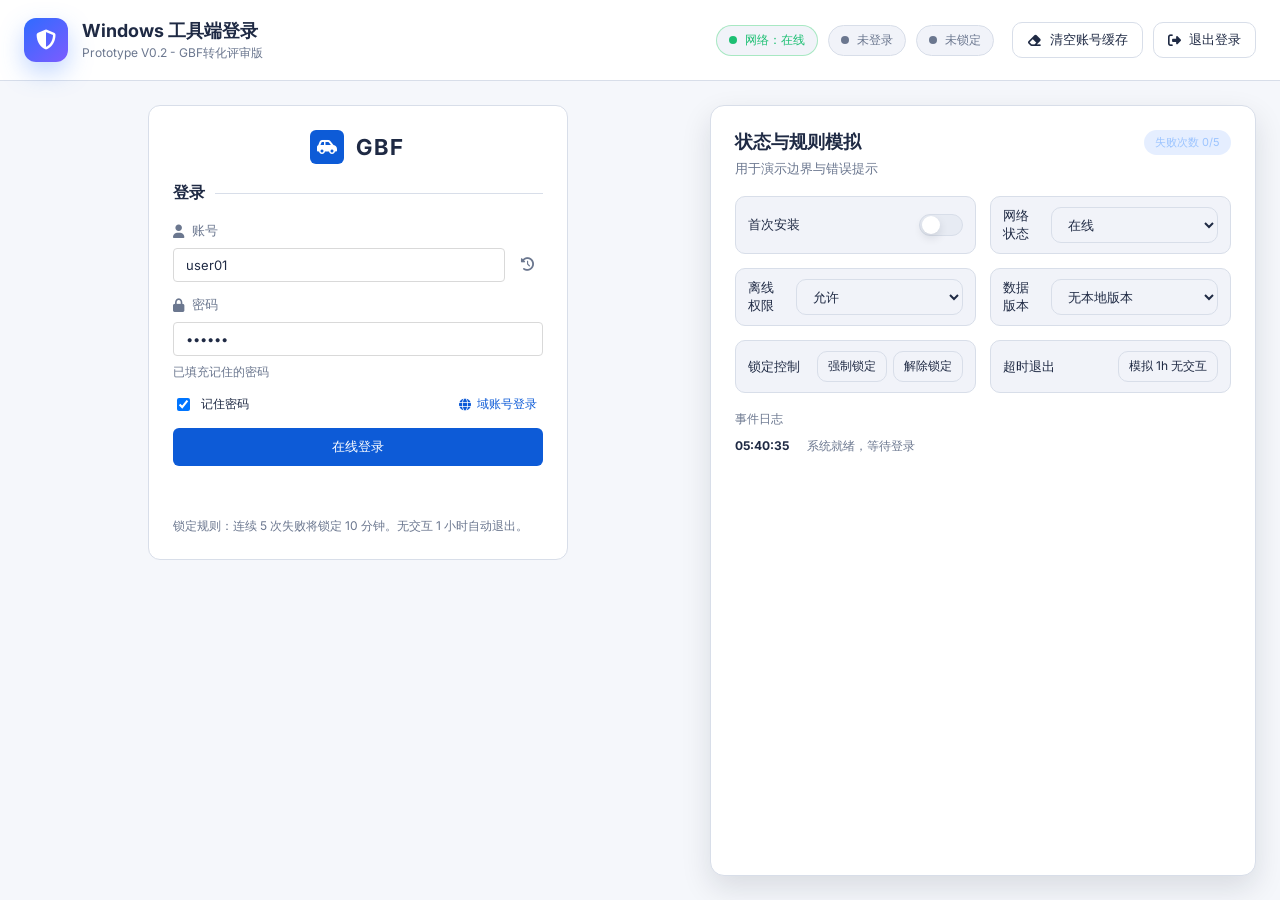
==== release/GDTTools-standalone.html @ 7b540137 "chore: move packaged HTML files to release folder and update build.js default output path" ====
<!doctype html>
<html lang="zh-CN">
  <head>
    <meta charset="UTF-8" />
    <meta name="viewport" content="width=device-width, initial-scale=1.0" />
    <title>Windows 工具端 - GBF转化 Prototype V0.2</title>
    <style>/* assets/css/styles.css */
:root {
  color-scheme: light;
  --bg: #f5f7fb;
  --surface: #ffffff;
  --surface-2: #f1f3f9;
  --surface-3: #e7ebf3;
  --text: #1f2a44;
  --text-muted: #6b778f;
  --accent: #2f6bff;
  --accent-2: #7c5cff;
  --success: #1dbf73;
  --warning: #f0a500;
  --danger: #e05252;
  --border: #d8dee9;
  --shadow: 0 12px 30px rgba(17, 25, 40, 0.12);
  --radius: 14px;
  --radius-sm: 10px;
  --space-1: 6px;
  --space-2: 10px;
  --space-3: 14px;
  --space-4: 18px;
  --space-5: 24px;
  --space-6: 32px;
  --font: "Inter", "Segoe UI", "PingFang SC", "Microsoft YaHei", sans-serif;
}

* {
  box-sizing: border-box;
}

body {
  margin: 0;
  font-family: var(--font);
  background: var(--bg);
  color: var(--text);
}

button,
input,
select {
  font-family: inherit;
}

.page {
  min-height: 100vh;
  display: flex;
  flex-direction: column;
}

.topbar {
  background: var(--surface);
  border-bottom: 1px solid var(--border);
  padding: var(--space-4) var(--space-5);
  display: grid;
  grid-template-columns: 1fr auto auto;
  gap: var(--space-4);
  align-items: center;
}

.brand {
  display: flex;
  align-items: center;
  gap: var(--space-3);
}

.brand__logo {
  width: 44px;
  height: 44px;
  border-radius: 12px;
  background: linear-gradient(140deg, var(--accent), var(--accent-2));
  display: grid;
  place-items: center;
  color: #fff;
  font-size: 20px;
  box-shadow: 0 10px 25px rgba(79, 140, 255, 0.35);
}

.brand__title {
  font-weight: 700;
  font-size: 18px;
}

.brand__subtitle {
  color: var(--text-muted);
  font-size: 12px;
  margin-top: 2px;
}

.topbar__info {
  display: flex;
  align-items: center;
  gap: var(--space-2);
}

.topbar__actions {
  display: flex;
  align-items: center;
  gap: var(--space-2);
  justify-content: flex-end;
}

.chip {
  display: inline-flex;
  align-items: center;
  gap: 8px;
  padding: 6px 12px;
  border-radius: 999px;
  border: 1px solid var(--border);
  background: var(--surface-2);
  font-size: 12px;
  color: var(--text-muted);
}

.chip .dot {
  width: 8px;
  height: 8px;
  border-radius: 50%;
  background: var(--text-muted);
}

.chip[data-state="online"] {
  color: var(--success);
  border-color: rgba(59, 214, 113, 0.4);
}

.chip[data-state="online"] .dot {
  background: var(--success);
}

.chip[data-state="offline"],
.chip[data-state="locked"] {
  color: var(--danger);
  border-color: rgba(255, 107, 107, 0.4);
}

.chip[data-state="offline"] .dot,
.chip[data-state="locked"] .dot {
  background: var(--danger);
}

.chip[data-state="logged-in"] {
  color: var(--accent);
  border-color: rgba(47, 107, 255, 0.4);
}

.chip[data-state="logged-in"] .dot {
  background: var(--accent);
}

.main {
  padding: var(--space-5);
  display: grid;
  grid-template-columns: minmax(0, 1.1fr) minmax(0, 0.9fr);
  gap: var(--space-4);
  flex: 1;
}

.card {
  background: var(--surface);
  border: 1px solid var(--border);
  border-radius: var(--radius);
  box-shadow: var(--shadow);
  padding: var(--space-5);
  display: flex;
  flex-direction: column;
  gap: var(--space-4);
}

.login-card {
  max-width: 420px;
  width: 100%;
  justify-self: center;
  align-self: start;
  border-radius: 12px;
  box-shadow: none;
}

.login-card__brand {
  display: flex;
  align-items: center;
  justify-content: center;
  gap: 12px;
}

.login-card__logo {
  width: 34px;
  height: 34px;
  border-radius: 6px;
  background: #0d5bd7;
  color: #fff;
  display: grid;
  place-items: center;
  font-size: 16px;
}

.login-card__wordmark {
  font-size: 22px;
  font-weight: 700;
  letter-spacing: 2px;
  color: #1f2a44;
}

.login-card__title-row {
  display: flex;
  align-items: center;
  gap: 10px;
}

.login-card__title {
  font-size: 16px;
  font-weight: 600;
}

.login-card__line {
  flex: 1;
  height: 1px;
  background: var(--border);
}

.card__header {
  display: flex;
  align-items: flex-start;
  justify-content: space-between;
  gap: var(--space-4);
}

.card__title {
  margin: 0;
  font-size: 22px;
  font-weight: 700;
}

.card__subtitle {
  color: var(--text-muted);
  font-size: 13px;
  margin: 6px 0 0;
}

.pill {
  background: rgba(47, 107, 255, 0.12);
  color: var(--accent);
  border-radius: 999px;
  padding: 6px 12px;
  font-size: 12px;
  display: none;
}

.notice {
  background: rgba(246, 195, 86, 0.16);
  color: #7a5c1d;
  border: 1px solid rgba(246, 195, 86, 0.4);
  padding: 10px 14px;
  border-radius: var(--radius-sm);
  font-size: 12px;
  display: none;
}

.tabs {
  display: flex;
  gap: var(--space-2);
  flex-wrap: wrap;
}

.login-card .tabs {
  display: none;
}

.tab {
  border: 1px solid var(--border);
  background: var(--surface-2);
  color: var(--text);
  padding: 8px 14px;
  border-radius: var(--radius-sm);
  cursor: pointer;
  font-size: 13px;
}

.tab.is-active {
  background: linear-gradient(135deg, var(--accent), var(--accent-2));
  border: none;
  color: #fff;
}

.tab.tab--hidden {
  display: none;
}

.is-hidden {
  display: none !important;
}

.tab-panels {
  display: flex;
  flex-direction: column;
  gap: var(--space-3);
}

.tab-panel {
  display: none;
  flex-direction: column;
  gap: var(--space-3);
}

.tab-panel.is-active {
  display: flex;
}

.field {
  display: flex;
  flex-direction: column;
  gap: 8px;
  font-size: 13px;
}

.login-field {
  display: flex;
  flex-direction: column;
  gap: 8px;
  font-size: 13px;
}

.login-field__label {
  display: flex;
  align-items: center;
  gap: 8px;
  color: var(--text-muted);
}

.login-input {
  display: flex;
  align-items: center;
  gap: 8px;
}

.icon-btn {
  border: none;
  background: transparent;
  color: var(--text-muted);
  width: 32px;
  height: 32px;
  display: grid;
  place-items: center;
  cursor: pointer;
}

.icon-btn:hover {
  color: var(--accent);
}

.login-row {
  display: flex;
  align-items: center;
  justify-content: space-between;
  gap: var(--space-2);
  font-size: 12px;
}

.login-link {
  border: none;
  background: none;
  color: #0d5bd7;
  font-size: 12px;
  display: inline-flex;
  align-items: center;
  gap: 6px;
  cursor: pointer;
}

.login-actions {
  display: flex;
  flex-direction: column;
  gap: 10px;
}

.field__inline {
  display: flex;
  gap: var(--space-2);
  align-items: center;
}

.field__row {
  display: flex;
  gap: var(--space-4);
  align-items: center;
  font-size: 12px;
  color: var(--text-muted);
}

.field__hint {
  font-size: 12px;
  color: var(--text-muted);
  min-height: 16px;
}

.input,
.select {
  background: var(--surface-2);
  border: 1px solid var(--border);
  color: var(--text);
  border-radius: var(--radius-sm);
  padding: 8px 12px;
  font-size: 13px;
  width: 100%;
}

.login-card .input {
  background: #fff;
  border: 1px solid #d9d9d9;
  border-radius: 4px;
}

.check {
  display: inline-flex;
  align-items: center;
  gap: 8px;
}

.action-row {
  display: flex;
  gap: var(--space-2);
  flex-wrap: wrap;
}

.btn--block {
  width: 100%;
  justify-content: center;
}

.btn {
  border: 1px solid var(--border);
  background: var(--surface-3);
  color: var(--text);
  border-radius: 10px;
  padding: 8px 14px;
  font-size: 13px;
  cursor: pointer;
  display: inline-flex;
  align-items: center;
  gap: 8px;
  transition: all 0.2s ease;
}

.btn:hover {
  border-color: var(--accent);
}

.btn--primary {
  background: linear-gradient(135deg, var(--accent), var(--accent-2));
  border: none;
  color: #fff;
}

.login-card .btn--primary {
  background: #0d5bd7;
  border-radius: 6px;
  padding: 10px 14px;
}

.btn--ghost {
  background: transparent;
}

.btn--sm {
  padding: 6px 10px;
  font-size: 12px;
}

.alert {
  display: none;
  padding: 10px 12px;
  border-radius: var(--radius-sm);
  font-size: 12px;
  border: 1px solid rgba(255, 107, 107, 0.4);
  background: rgba(255, 107, 107, 0.12);
  color: #7d2f2f;
}

.alert.is-show {
  display: block;
}

.helper {
  font-size: 12px;
  color: var(--text-muted);
}

.offline-tip {
  background: var(--surface-2);
  border: 1px dashed var(--border);
  border-radius: var(--radius-sm);
  font-size: 12px;
  color: var(--text-muted);
  padding: 10px 12px;
}

.login-tip {
  border: none;
  background: transparent;
  padding: 0;
  font-size: 12px;
  color: var(--text-muted);
}

.lock-hint {
  font-size: 12px;
  color: var(--danger);
  min-height: 16px;
}

.footnote {
  font-size: 12px;
  color: var(--text-muted);
}

.history {
  display: none;
  flex-direction: column;
  gap: 8px;
  padding: 10px;
  border-radius: var(--radius-sm);
  border: 1px solid var(--border);
  background: var(--surface-2);
}

.login-hidden {
  display: none !important;
}

.history.is-open {
  display: flex;
}

.history__item {
  display: flex;
  align-items: center;
  justify-content: space-between;
  gap: 8px;
  padding: 8px 10px;
  border-radius: var(--radius-sm);
  border: 1px solid var(--border);
  background: var(--surface);
  font-size: 12px;
}

.history__meta {
  color: var(--text-muted);
  font-size: 11px;
}

.state-card .card__title {
  font-size: 18px;
}

.badge {
  padding: 4px 10px;
  border-radius: 999px;
  font-size: 11px;
  border: 1px solid transparent;
  background: rgba(79, 140, 255, 0.15);
  color: #9cc4ff;
}

.state-grid {
  display: grid;
  grid-template-columns: repeat(2, minmax(0, 1fr));
  gap: var(--space-3);
}

.state-item {
  display: flex;
  align-items: center;
  justify-content: space-between;
  gap: var(--space-2);
  font-size: 13px;
  padding: 10px 12px;
  border-radius: var(--radius-sm);
  border: 1px solid var(--border);
  background: var(--surface-2);
}

.state-actions {
  display: flex;
  gap: 6px;
}

.switch {
  position: relative;
  width: 44px;
  height: 22px;
}

.switch input {
  opacity: 0;
  width: 0;
  height: 0;
}

.switch__track {
  position: absolute;
  inset: 0;
  background: var(--surface-3);
  border-radius: 999px;
  border: 1px solid var(--border);
  transition: all 0.2s ease;
}

.switch__track::after {
  content: "";
  position: absolute;
  width: 18px;
  height: 18px;
  border-radius: 50%;
  background: #fff;
  top: 1px;
  left: 2px;
  transition: transform 0.2s ease;
  box-shadow: 0 4px 10px rgba(17, 25, 40, 0.12);
}

.switch input:checked + .switch__track {
  background: rgba(47, 107, 255, 0.25);
}

.switch input:checked + .switch__track::after {
  transform: translateX(20px);
}

.state-logs {
  display: flex;
  flex-direction: column;
  gap: var(--space-2);
}

.state-logs__title {
  font-size: 12px;
  color: var(--text-muted);
}

.log-list {
  display: flex;
  flex-direction: column;
  gap: 8px;
  max-height: 160px;
  overflow: auto;
  padding-right: 6px;
}

.log-item {
  display: flex;
  gap: 8px;
  font-size: 12px;
  color: var(--text-muted);
}

.log-item strong {
  color: var(--text);
  min-width: 64px;
}

.success-grid {
  display: grid;
  grid-template-columns: repeat(3, minmax(0, 1fr));
  gap: var(--space-3);
}

.success-block {
  background: var(--surface-2);
  border-radius: var(--radius-sm);
  border: 1px solid var(--border);
  padding: var(--space-3);
  display: flex;
  flex-direction: column;
  gap: 10px;
}

.success-block__title {
  font-weight: 600;
  font-size: 13px;
}

.kv {
  display: flex;
  justify-content: space-between;
  font-size: 12px;
  color: var(--text-muted);
}

.tag-list {
  display: flex;
  flex-wrap: wrap;
  gap: 8px;
}

.tag {
  background: rgba(47, 107, 255, 0.15);
  color: var(--accent);
  border: 1px solid rgba(47, 107, 255, 0.3);
  border-radius: 999px;
  padding: 4px 10px;
  font-size: 11px;
}

.version-status {
  font-size: 13px;
  font-weight: 600;
  color: var(--text);
}

.version-status.is-warning {
  color: var(--warning);
}

.version-status.is-danger {
  color: var(--danger);
}

.version-status.is-success {
  color: var(--success);
}

.toast {
  position: fixed;
  right: 24px;
  bottom: 24px;
  display: flex;
  flex-direction: column;
  gap: 10px;
  z-index: 40;
}

.toast__item {
  background: var(--surface-2);
  border: 1px solid var(--border);
  padding: 12px 16px;
  border-radius: var(--radius-sm);
  font-size: 12px;
  color: var(--text);
  box-shadow: var(--shadow);
}

.page[data-state="logged-out"] #tool-shell {
  display: none;
}

.page[data-state="logged-in"] .login-card {
  display: none;
}

.page[data-state="logged-in"] .state-card {
  display: none;
}

.page[data-state="logged-in"] .main {
  grid-template-columns: 1fr;
}

.tool-shell {
  grid-column: span 2;
  background: var(--surface);
  border: 1px solid #bcc6d1;
  border-radius: 4px;
  box-shadow: none;
  overflow: hidden;
  display: flex;
  flex-direction: column;
  min-height: 520px;
}

.tool-header {
  position: relative;
  z-index: 1200;
  height: 52px;
  padding: 0 var(--space-4);
  display: grid;
  grid-template-columns: minmax(0, 1fr) auto minmax(0, 1fr);
  align-items: center;
  gap: var(--space-3);
  background: linear-gradient(180deg, #f5f7fa, #dfe5eb);
  border-bottom: 1px solid #bcc6d1;
}

.tool-header__left,
.tool-header__center,
.tool-header__right {
  display: flex;
  align-items: center;
  gap: var(--space-3);
}

.tool-header__center {
  flex-direction: column;
  justify-content: center;
  align-items: center;
  gap: 4px;
  text-align: center;
  width: 100%;
  justify-self: center;
}

.tool-header__right {
  justify-content: flex-end;
  gap: 12px;
}

.tool-header-vin {
  font-size: 13px;
  color: #24415d;
  background: #fff;
  border: 1px solid #bcc6d1;
  border-radius: 4px;
  padding: 4px 12px;
  font-family: 'Consolas', 'Monaco', 'Courier New', monospace;
  height: 28px;
  display: flex;
  align-items: center;
  min-width: 180px;
  box-shadow: inset 0 1px 2px rgba(0,0,0,0.05);
}

.tool-brand {
  display: flex;
  align-items: center;
  gap: var(--space-2);
}

.tool-brand__logo {
  width: 40px;
  height: 30px;
  display: flex;
  align-items: center;
  justify-content: center;
}

.tool-brand__logo img {
  display: block;
  width: 100%;
  height: 100%;
  object-fit: contain;
}

.tool-brand__name {
  font-weight: 600;
  font-size: 14px;
}

.tool-actions {
  display: flex;
  gap: 8px;
  flex-wrap: wrap;
}

.tool-action {
  border: 1px solid var(--border);
  background: var(--surface-2);
  color: var(--text);
  border-radius: 4px;
  padding: 6px 10px;
  font-size: 12px;
  display: inline-flex;
  align-items: center;
  gap: 6px;
  cursor: pointer;
}

.tool-user {
  position: relative;
}

.user-trigger {
  border: 1px solid var(--border);
  background: var(--surface-2);
  color: var(--text);
  border-radius: 4px;
  padding: 6px 10px;
  font-size: 12px;
  display: inline-flex;
  align-items: center;
  gap: 6px;
  cursor: pointer;
}

.user-menu {
  position: absolute;
  top: 36px;
  left: 0;
  min-width: 180px;
  background: var(--surface);
  border: 1px solid var(--border);
  border-radius: 10px;
  box-shadow: var(--shadow);
  padding: 6px;
  display: none;
  z-index: 2200;
}

.user-menu.is-open {
  display: flex;
  flex-direction: column;
  gap: 4px;
}

.user-menu__item {
  border: none;
  background: transparent;
  padding: 8px 10px;
  border-radius: 8px;
  text-align: left;
  font-size: 12px;
  color: var(--text);
  cursor: pointer;
  display: flex;
  align-items: center;
  gap: 8px;
}

.user-menu__item:hover {
  background: var(--surface-2);
}

.user-menu__item--danger {
  color: var(--danger);
}

.user-menu__divider {
  height: 1px;
  background: var(--border);
  margin: 4px 0;
}

.dropdown {
  position: relative;
}

.dropdown-menu {
  position: absolute;
  top: 36px;
  left: 0;
  min-width: 160px;
  background: var(--surface);
  border: 1px solid var(--border);
  border-radius: 10px;
  box-shadow: var(--shadow);
  padding: 6px;
  display: none;
  z-index: 2200;
}

.dropdown.is-open .dropdown-menu {
  display: flex;
  flex-direction: column;
  gap: 4px;
}

.dropdown-title {
  font-size: 11px;
  color: var(--text-muted);
  padding: 6px 8px 4px;
}

.dropdown-item {
  border: none;
  background: transparent;
  padding: 8px 10px;
  border-radius: 8px;
  text-align: left;
  font-size: 12px;
  color: var(--text);
  cursor: pointer;
}

.dropdown-item:hover {
  background: var(--surface-2);
}

.dropdown-item-group {
  position: relative;
}

.dropdown-item--submenu {
  width: 100%;
  display: flex;
  align-items: center;
  justify-content: space-between;
}

.dropdown-item--submenu i {
  font-size: 11px;
  color: var(--text-muted);
}

.dropdown-submenu {
  position: absolute;
  top: 0;
  left: calc(100% + 6px);
  min-width: 130px;
  background: var(--surface);
  border: 1px solid var(--border);
  border-radius: 10px;
  box-shadow: var(--shadow);
  padding: 6px;
  display: none;
  z-index: 2300;
}

.dropdown-item-group:hover .dropdown-submenu,
.dropdown-item-group:focus-within .dropdown-submenu {
  display: flex;
  flex-direction: column;
  gap: 4px;
}

.tool-action:hover {
  border-color: #9eb1c6;
  background: #eef2f6;
}

.tool-action.is-active,
.user-trigger.is-active {
  border-color: #94a8bf;
  background: #e6edf4;
  color: #24415d;
}

.tool-action.is-disabled {
  opacity: 0.6;
  cursor: not-allowed;
  pointer-events: none;
}

.tool-file {
  font-size: 14px;
  font-weight: 600;
  max-width: 280px;
  white-space: nowrap;
  overflow: hidden;
  text-overflow: ellipsis;
  text-align: center;
}

.tool-file__hint {
  font-size: 11px;
  color: var(--text-muted);
  display: inline-flex;
  align-items: center;
  gap: 6px;
  line-height: 1;
}

.tool-file__hint[data-conn="connected"] #conn-text {
  color: var(--success);
}

.tool-file__hint[data-conn="error"] #conn-text {
  color: var(--danger);
}

.tool-file__hint[data-conn="disconnected"] #conn-text {
  color: var(--text-muted);
}

.tool-file__hint .tool-file__split,
.tool-file__hint #tool-file-meta {
  color: var(--text-muted);
}

.tool-file__split {
  color: var(--border);
}

/* 连接状态点：未连接灰 / 连接成功绿 / 连接失败红，稍大以便识别 */
.status-dot {
  width: 8px;
  height: 8px;
  border-radius: 50%;
  display: inline-block;
  background: var(--text-muted);
}

.tool-file__hint .status-dot {
  width: 11px;
  height: 11px;
  flex-shrink: 0;
  vertical-align: middle;
}

.tool-file__hint .status-dot--connected {
  background: var(--success);
}

.tool-file__hint .status-dot--error {
  background: var(--danger);
}

.tool-file__hint .status-dot--disconnected {
  background: #9aa7bc;
}

.status-dot--connected {
  background: var(--success);
}

.status-dot--error {
  background: var(--danger);
}

.status-dot--disconnected {
  background: #9aa7bc;
}

.window-controls {
  display: flex;
  align-items: center;
  gap: 6px;
}

.window-btn {
  width: 28px;
  height: 22px;
  border-radius: 6px;
  border: 1px solid var(--border);
  background: var(--surface-2);
  display: grid;
  place-items: center;
  color: var(--text-muted);
  font-size: 12px;
}

.window-btn--danger {
  color: #fff;
  border-color: rgba(224, 82, 82, 0.7);
  background: var(--danger);
}

.tool-body {
  position: relative;
  z-index: 1;
  display: grid;
  grid-template-columns: 240px 1fr;
  flex: 1;
  min-height: 0;
}

.tool-sidebar {
  background: #eef2f6;
  border-right: 1px solid #bcc6d1;
  padding: var(--space-4);
  display: flex;
  flex-direction: column;
  gap: var(--space-3);
}

.sidebar-group {
  display: flex;
  flex-direction: column;
  gap: 4px;
}

/* 一级菜单标题：可点击展开/收起 */
.sidebar-group-header {
  width: 100%;
  border: 1px solid #d7dee6;
  background: transparent;
  color: var(--text);
  padding: 8px 10px;
  border-radius: 4px;
  display: flex;
  align-items: center;
  gap: 8px;
  font-size: 13px;
  font-weight: 500;
  cursor: pointer;
  text-align: left;
  font-family: inherit;
}

.sidebar-group-header:hover {
  background: #f3f6f9;
  color: var(--text);
}

.sidebar-group-header .sidebar-group__chevron {
  margin-left: auto;
  font-size: 10px;
  color: var(--text-muted);
  transition: transform 0.2s ease;
}

.sidebar-group.is-expanded .sidebar-group__chevron {
  transform: rotate(-180deg);
}

/* 有选中子项时一级菜单高亮 */
.sidebar-group.has-active > .sidebar-group-header {
  background: #e6edf4;
  border-color: #94a8bf;
  color: #24415d;
  font-weight: 600;
}

/* 二级子菜单容器：收起时隐藏 */
.sidebar-sub {
  overflow: hidden;
  max-height: 0;
  opacity: 0;
  transition: max-height 0.25s ease, opacity 0.2s ease;
}

.sidebar-group.is-expanded .sidebar-sub {
  max-height: 320px;
  opacity: 1;
}

.sidebar-sub {
  display: flex;
  flex-direction: column;
  gap: 2px;
  padding-left: 8px;
  border-left: 1px solid #c7d1dc;
  margin-left: 10px;
}

.sidebar-group.is-expanded .sidebar-sub {
  border-left-color: #9eb1c6;
}

.sidebar-group:not(.is-expanded) .sidebar-sub {
  border-left-color: transparent;
}

.sidebar-title {
  font-size: 12px;
  color: var(--text-muted);
  text-transform: uppercase;
  letter-spacing: 0.06em;
}

.sidebar-item {
  border: 1px solid transparent;
  background: transparent;
  color: var(--text);
  padding: 8px 10px;
  border-radius: 4px;
  display: inline-flex;
  align-items: center;
  gap: 8px;
  font-size: 13px;
  cursor: pointer;
  text-align: left;
  font-family: inherit;
  width: 100%;
}

.sidebar-item:hover {
  background: #f3f6f9;
}

.sidebar-item.is-active {
  background: #e6edf4;
  border-color: #94a8bf;
  color: #24415d;
  font-weight: 600;
}

.sidebar-item.is-active:hover {
  background: #e6edf4;
  border-color: #94a8bf;
}

.tool-workspace {
  background: #eef2f6;
  padding: var(--space-4);
  display: flex;
  flex-direction: column;
  gap: var(--space-3);
}

.workspace-canvas {
  position: relative;
  flex: 1;
  min-height: 520px;
  background: #e9edf2;
  border-radius: 4px;
  border: 1px solid #bcc6d1;
  overflow: hidden;
}

.workspace-window {
  position: absolute;
  background: var(--surface);
  border: 1px solid #bcc6d1;
  border-radius: 4px;
  box-shadow: none;
  display: flex;
  flex-direction: column;
  overflow: hidden;
  resize: both;
}

.workspace-window.is-active {
  border-color: #94a8bf;
  box-shadow: none;
}

.workspace-window.is-hidden {
  display: none;
}

.workspace-window.is-minimized {
  height: 40px !important;
  resize: none;
}

.workspace-window.is-maximized {
  left: 0 !important;
  top: 0 !important;
  width: 100% !important;
  height: 100% !important;
  z-index: 999;
}

.window-header {
  height: 38px;
  display: flex;
  align-items: center;
  justify-content: space-between;
  padding: 0 var(--space-3);
  background: linear-gradient(180deg, #f4f6f8, #dfe5eb);
  border-bottom: 1px solid #bcc6d1;
  cursor: move;
  user-select: none;
}

.window-title {
  display: flex;
  align-items: center;
  gap: 8px;
  font-size: 13px;
  font-weight: 600;
}

.window-controls {
  display: flex;
  gap: 6px;
}

.window-mini {
  width: 22px;
  height: 22px;
  border: 1px solid var(--border);
  border-radius: 6px;
  background: var(--surface);
  display: grid;
  place-items: center;
  color: var(--text-muted);
  font-size: 10px;
  cursor: pointer;
}

.window-mini.is-danger {
  background: rgba(224, 82, 82, 0.15);
  color: var(--danger);
  border-color: rgba(224, 82, 82, 0.3);
}

.window-content {
  flex: 1;
  padding: var(--space-3);
  display: flex;
  flex-direction: column;
  gap: var(--space-2);
  overflow: auto;
}

.window-placeholder {
  flex: 1;
  display: grid;
  place-items: center;
  color: var(--text-muted);
  font-size: 14px;
}

/* Console page styles moved to assets/css/console.css */

.resize-handle {
  position: absolute;
  right: 0;
  bottom: 0;
  width: 18px;
  height: 18px;
  cursor: se-resize;
  background: linear-gradient(-45deg, transparent 30%, #c7cfdb 30%, #c7cfdb 40%, transparent 40%);
}

.workspace-card {
  background: var(--surface-2);
  border-radius: 10px;
  border: 1px solid var(--border);
  padding: var(--space-3);
}

.workspace-card__title {
  font-size: 12px;
  color: var(--text-muted);
}

.workspace-card__value {
  margin-top: 6px;
  font-weight: 600;
  font-size: 14px;
}

.workspace-row {
  display: flex;
  gap: var(--space-2);
  align-items: flex-start;
  padding: 10px 12px;
  background: var(--surface-2);
  border-radius: 10px;
  border: 1px solid var(--border);
}

.workspace-row__title {
  font-size: 13px;
  font-weight: 600;
}

.workspace-row__meta {
  font-size: 12px;
  color: var(--text-muted);
  margin-top: 4px;
}

.status-dot {
  width: 8px;
  height: 8px;
  border-radius: 50%;
  margin-top: 4px;
  background: var(--text-muted);
}

.status-dot.is-success {
  background: var(--success);
}

.status-dot.is-warning {
  background: var(--warning);
}

.system-message__hint {
  font-size: 12px;
  color: var(--text-muted);
}

.system-message__list {
  display: flex;
  flex-direction: column;
  gap: 8px;
  max-height: 220px;
  overflow: auto;
}

.system-message__item {
  display: flex;
  gap: 10px;
  font-size: 12px;
  color: var(--text-muted);
}

.system-message__item strong {
  color: var(--text);
  min-width: 68px;
}

.system-message__item.is-error {
  color: var(--danger);
}

.log-table {
  width: 100%;
  border-collapse: collapse;
  font-size: 12px;
}

.log-table th,
.log-table td {
  border: 1px solid var(--border);
  padding: 8px;
  text-align: left;
  vertical-align: middle;
}

.log-table th {
  background: var(--surface-2);
  color: var(--text-muted);
  font-weight: 600;
}

.log-actions {
  display: flex;
  gap: 6px;
}

.update-tabs {
  display: flex;
  gap: 8px;
  margin-bottom: 8px;
}

.update-tab {
  border: 1px solid var(--border);
  background: var(--surface-2);
  border-radius: 8px;
  padding: 6px 10px;
  font-size: 12px;
  cursor: pointer;
}

.update-tab.is-active {
  background: linear-gradient(135deg, var(--accent), var(--accent-2));
  color: #fff;
  border: none;
}

.update-panel {
  display: none;
  flex-direction: column;
  gap: 10px;
}

.update-panel.is-active {
  display: flex;
}

.update-row {
  display: flex;
  justify-content: space-between;
  font-size: 12px;
  color: var(--text-muted);
}

.update-list {
  display: flex;
  flex-direction: column;
  gap: 6px;
}

.update-item {
  border: 1px solid var(--border);
  border-radius: 8px;
  padding: 8px;
  display: flex;
  justify-content: space-between;
  align-items: center;
  font-size: 12px;
}

.update-item input {
  margin-right: 6px;
}

.update-progress {
  display: flex;
  flex-direction: column;
  gap: 6px;
}

.update-progress.is-hidden {
  display: none;
}

.update-result {
  font-size: 12px;
  color: var(--text-muted);
}

.update-empty {
  font-size: 12px;
  color: var(--text-muted);
}

.update-content-list {
  display: flex;
  flex-direction: column;
  gap: 8px;
}

.update-content-item {
  border: 1px solid var(--border);
  border-radius: 8px;
  padding: 8px;
  font-size: 12px;
}

.update-content-item strong {
  display: block;
  margin-bottom: 6px;
}

.help-section h4 {
  margin: 0 0 6px;
  font-size: 13px;
}

.help-section p,
.help-section li {
  font-size: 12px;
  color: var(--text-muted);
}

.modal {
  position: fixed;
  inset: 0;
  background: rgba(15, 23, 42, 0.45);
  display: flex;
  align-items: center;
  justify-content: center;
  z-index: 60;
}

.modal.is-hidden {
  display: none;
}

.modal-card {
  width: 420px;
  max-width: 92vw;
  background: var(--surface);
  border-radius: 12px;
  border: 1px solid var(--border);
  box-shadow: var(--shadow);
  overflow: hidden;
}

.modal-header,
.modal-footer {
  padding: var(--space-3);
  display: flex;
  align-items: center;
  justify-content: space-between;
  gap: var(--space-2);
  border-bottom: 1px solid var(--border);
}

.modal-footer {
  border-top: 1px solid var(--border);
  border-bottom: none;
  justify-content: flex-end;
}

.modal-title {
  font-size: 14px;
  font-weight: 600;
}

.modal-close {
  border: none;
  background: transparent;
  color: var(--text-muted);
  cursor: pointer;
}

.modal-body {
  padding: var(--space-3);
  display: flex;
  flex-direction: column;
  gap: var(--space-3);
  font-size: 12px;
}

.modal-error {
  color: var(--danger);
  font-size: 12px;
}

.password-hint ul {
  margin: 6px 0 0 16px;
  padding: 0;
}

@media (max-width: 1200px) {
  .topbar {
    grid-template-columns: 1fr;
  }

  .main {
    grid-template-columns: 1fr;
  }

  .success-grid {
    grid-template-columns: 1fr;
  }

  .state-grid {
    grid-template-columns: 1fr;
  }

  .tool-header {
    grid-template-columns: 1fr;
    height: auto;
    padding: var(--space-3);
  }

  .tool-header__left,
  .tool-header__center,
  .tool-header__right {
    justify-content: center;
    flex-wrap: wrap;
  }

  .tool-body {
    grid-template-columns: 1fr;
  }

  .tool-sidebar {
    border-right: none;
    border-bottom: 1px solid var(--border);
  }

  .workspace-grid {
    grid-template-columns: 1fr;
  }

  .workspace-window[data-window="home"] {
    left: 16px !important;
    top: 16px !important;
    width: calc(100% - 32px) !important;
    height: min(520px, calc(100% - 32px)) !important;
  }

}

@media (prefers-reduced-motion: reduce) {
  * {
    transition: none !important;
    animation: none !important;
  }
}
</style>
    <style>/* assets/css/gbf-prototype.css */
.window-content--gbf {
  padding: 0;
  overflow: hidden;
  background: #e9edf2;
}

.gbf-shell {
  display: flex;
  flex-direction: column;
  min-height: 100%;
  background: #e9edf2;
}

.gbf-toolbar {
  display: flex;
  align-items: center;
  justify-content: center;
  gap: 16px;
  padding: 8px 10px;
  border-bottom: 1px solid #bcc6d1;
  background: linear-gradient(180deg, #f5f7fa, #dfe5eb);
  backdrop-filter: none;
}

.gbf-toolbar__group,
.gbf-toolbar__meta,
.gbf-inline-actions {
  display: flex;
  align-items: center;
  gap: 4px;
  flex-wrap: wrap;
}

.gbf-toolbar__meta {
  justify-content: center;
}

.gbf-toolbar__group,
.gbf-toolbar__meta {
  justify-content: center;
}

.gbf-toolbar__group--nowrap {
  flex-wrap: nowrap;
  white-space: nowrap;
  overflow-x: auto;
}

.gbf-badge {
  display: inline-flex;
  align-items: center;
  gap: 6px;
  min-height: 20px;
  padding: 0 8px;
  border-radius: 2px;
  border: 1px solid #c8d0db;
  background: #f3f5f7;
  font-size: 11px;
  color: #33475c;
}

.gbf-badge--success {
  border-color: #b9d8c7;
  background: #edf5f0;
  color: #2b5d41;
}

.gbf-progress-trigger {
  border: 1px solid #c8d0db;
  background: #f3f5f7;
  color: #33475c;
  border-radius: 2px;
  padding: 5px 8px;
  font-size: 11px;
  display: inline-flex;
  align-items: center;
  gap: 6px;
  cursor: pointer;
}

.gbf-progress-trigger:hover {
  border-color: #9fb2c8;
  background: #eef2f6;
  color: #24415d;
}

.gbf-progress-trigger strong {
  font-size: 11px;
}

.gbf-pane__progress {
  margin-left: auto;
  margin-right: 30px;
  padding: 6px 10px;
}

.window-content--gbf .btn:disabled,
.window-content--gbf .btn.is-disabled {
  opacity: 0.48;
  cursor: not-allowed;
  pointer-events: none;
}

.window-content--gbf .btn {
  min-height: 22px;
  padding: 0 8px;
  border-radius: 4px;
  font-size: 11px;
}

.gbf-main {
  flex: 1;
  min-height: 0;
  display: grid;
  gap: 10px;
  padding: 10px;
}

.gbf-main--snapshot {
  grid-template-columns: 220px minmax(0, 1fr);
}

.gbf-main--files-collapsed {
  grid-template-columns: 52px minmax(0, 1fr);
}

.gbf-pane {
  min-height: 0;
  border: 1px solid #b9c3cf;
  border-radius: 4px;
  background: #ffffff;
  box-shadow: none;
}

.gbf-pane--files,
.gbf-pane--detail {
  display: flex;
  flex-direction: column;
  overflow: hidden;
}

.gbf-pane--files {
  position: relative;
  overflow: visible;
}

.gbf-pane--snapshot {
  padding: 6px;
  gap: 6px;
}

.gbf-pane__header,
.gbf-pane__footer {
  display: flex;
  align-items: center;
  justify-content: flex-start;
  gap: 12px;
  padding: 8px 10px;
  border-bottom: 1px solid #c8d1dc;
}

.gbf-pane__footer {
  border-top: 1px solid #c8d1dc;
  border-bottom: none;
  background: #f3f5f8;
}

.gbf-pane__header--tools {
  justify-content: center;
}

.gbf-pane__title {
  font-size: 12px;
  font-weight: 600;
  color: var(--text);
}

.gbf-pane__tools {
  display: flex;
  align-items: center;
  justify-content: center;
  gap: 6px;
  flex-wrap: wrap;
  width: 100%;
}

.gbf-icon-tool {
  width: 22px;
  min-width: 22px;
  height: 22px;
  padding-left: 0;
  padding-right: 0;
  justify-content: center;
  border-radius: 4px;
}

.gbf-icon-tool i {
  margin: 0;
  font-size: 11px;
}

.gbf-pane__subtitle,
.gbf-pane__hint,
.gbf-footer-copy__label,
.gbf-footer-copy__value {
  font-size: 12px;
  color: var(--text-muted);
}

.gbf-pane__count {
  white-space: nowrap;
}

.gbf-pane__toggle {
  display: inline-flex;
  align-items: center;
  justify-content: center;
  position: absolute;
  top: 50%;
  right: -9px;
  transform: translateY(-50%);
  width: 14px;
  min-width: 14px;
  height: 44px;
  padding: 0;
  border-radius: 999px;
  border: 1px solid rgba(198, 207, 224, 0.96);
  background: rgba(255, 255, 255, 0.98);
  box-shadow: 0 6px 14px rgba(15, 23, 42, 0.08);
  color: #314155;
  z-index: 2;
}

.gbf-pane__toggle:hover {
  border-color: rgba(47, 107, 255, 0.4);
  background: #fff;
}

.gbf-pane__toggle:focus-visible {
  outline: 1px solid rgba(47, 107, 255, 0.4);
  outline-offset: 1px;
}

.gbf-pane__toggle i {
  font-size: 9px;
}

.gbf-pane__toggle-text {
  display: none;
}

.gbf-file-split-container {
  flex: 1;
  display: flex;
  flex-direction: column;
  min-height: 0;
  background: #f3f5f8;
}

.gbf-file-section {
  flex: 1;
  display: flex;
  flex-direction: column;
  min-height: 0;
}

.gbf-file-section__header {
  width: 100%;
  padding: 6px 12px;
  background: linear-gradient(180deg, #f8fafc, #edf2f7);
  border: none;
  border-bottom: 1px solid #cbd5e1;
  font-size: 11px;
  font-weight: 700;
  color: #475569;
  display: flex;
  align-items: center;
  justify-content: space-between;
  gap: 8px;
  text-transform: uppercase;
  letter-spacing: 0.05em;
  user-select: none;
  cursor: pointer;
}

.gbf-file-section__header i {
  color: #64748b;
  font-size: 12px;
}

.gbf-file-section__header:hover {
  background: linear-gradient(180deg, #ffffff, #e8eef5);
}

.gbf-file-section__header:focus-visible {
  outline: 1px solid rgba(47, 107, 255, 0.42);
  outline-offset: -1px;
}

.gbf-file-section__title {
  min-width: 0;
  display: inline-flex;
  align-items: center;
  gap: 8px;
}

.gbf-file-section__chevron {
  flex: 0 0 auto;
  transition: transform 0.2s ease;
}

.gbf-file-section--original .gbf-file-section__header {
  border-top: none;
}

.gbf-file-section--gbf .gbf-file-section__header {
  border-top: 1px solid #cbd5e1;
}

.gbf-file-section__divider {
  display: none; /* Already handled by border-top of the second section */
}

.gbf-file-section.is-collapsed {
  flex: 0 0 auto;
  min-height: auto;
}

.gbf-file-section.is-collapsed .gbf-file-list {
  display: none;
}

.gbf-file-section.is-collapsed .gbf-file-section__chevron {
  transform: rotate(-90deg);
}

.gbf-file-list {
  flex: 1;
  min-height: 0;
  overflow: auto;
  padding: 6px 4px;
  display: flex;
  flex-direction: column;
  gap: 2px;
  background: #ffffff;
}

.gbf-context-menu {
  position: fixed;
  z-index: 5000;
  display: none;
  min-width: 176px;
  padding: 8px;
  border: 1px solid #bcc6d1;
  border-radius: 2px;
  background: #ffffff;
  box-shadow: none;
  backdrop-filter: none;
}

.gbf-context-menu.is-open {
  display: flex;
  flex-direction: column;
  gap: 4px;
}

.gbf-context-menu__divider {
  height: 1px;
  background: #e2e8f0;
  margin: 4px 0;
}

.gbf-context-menu__item {
  border: none;
  background: transparent;
  width: 100%;
  display: flex;
  align-items: center;
  gap: 12px;
  padding: 6px 8px;
  border-radius: 2px;
  font-size: 12px;
  font-weight: 600;
  color: #2f3747;
  text-align: left;
  cursor: pointer;
}

.gbf-context-menu__item i {
  width: 14px;
  min-width: 14px;
  color: #4f647a;
  font-size: 12px;
  text-align: center;
}

.gbf-context-menu__item:hover {
  background: #eef2f6;
}

.gbf-context-menu__item:disabled {
  color: rgba(47, 55, 71, 0.42);
  cursor: not-allowed;
}

.gbf-context-menu__item:disabled i {
  color: rgba(36, 104, 211, 0.34);
}

.gbf-context-menu__item:disabled:hover {
  background: transparent;
}

.gbf-progress-popover {
  position: fixed;
  z-index: 5000;
  display: none;
  width: 360px;
  max-width: calc(100vw - 24px);
  max-height: min(520px, calc(100vh - 24px));
  overflow: auto;
  padding: 8px;
  border: 1px solid #bcc6d1;
  border-radius: 2px;
  background: #ffffff;
  box-shadow: none;
  backdrop-filter: none;
}

.gbf-progress-popover.is-open {
  display: block;
}

.gbf-progress-popover__head {
  display: flex;
  align-items: center;
  justify-content: space-between;
  gap: 10px;
  margin-bottom: 10px;
}

.gbf-progress-popover__title {
  font-size: 12px;
  font-weight: 600;
  color: var(--text);
}

.gbf-progress-popover__percent {
  font-size: 14px;
  font-weight: 600;
  color: #24415d;
}

.gbf-file-item {
  border: 1px solid #d4dbe3;
  border-radius: 4px;
  background: #fff;
  padding: 3px 5px;
  padding-left: calc(6px + var(--gbf-indent, 0px));
  display: grid;
  grid-template-columns: 18px 0 minmax(0, 1fr) 16px;
  gap: 3px;
  box-shadow: none;
  transition: border-color 0.2s ease, background 0.2s ease;
}

.gbf-file-item.has-children {
  grid-template-columns: 18px 10px minmax(0, 1fr) 16px;
}

.gbf-file-item.is-container {
  grid-template-columns: 18px minmax(0, 1fr);
}

.gbf-file-item.is-container.is-multi-ecu {
  grid-template-columns: minmax(84px, 116px) 18px minmax(0, 1fr);
}

.gbf-file-item:hover {
  border-color: #9fb2c8;
  background: #f7f9fb;
}

.gbf-file-item.is-nested {
  background: rgba(255, 255, 255, 0.92);
}

.gbf-file-item.is-selected {
  border-color: #94a8bf;
  background: #eaf0f6;
}

.gbf-file-check {
  width: 18px;
  height: 18px;
  border-radius: 3px;
  border: 1px solid #bcc6d1;
  background: #fff;
  color: #7d8ea3;
  display: grid;
  place-items: center;
  cursor: pointer;
  align-self: center;
  margin-top: 2px;
  padding: 0;
}

.gbf-file-check-placeholder {
  width: 18px;
  height: 18px;
  align-self: center;
  margin-top: 2px;
}

.gbf-file-item.is-container .gbf-file-check-placeholder,
.gbf-file-item.is-container .gbf-file-state {
  display: none;
}

.gbf-file-check i {
  font-size: 10px;
  line-height: 1;
  pointer-events: none;
}

.gbf-file-check.is-checked {
  background: #5d738b;
  color: #fff;
  border-color: #5d738b;
}

.gbf-file-toggle,
.gbf-file-toggle-placeholder {
  height: 18px;
  display: inline-flex;
  align-items: center;
  justify-content: center;
  align-self: center;
}

.gbf-file-toggle {
  width: 10px;
  min-width: 10px;
  border: none;
  background: transparent;
  padding: 0;
  color: #6d7d90;
  cursor: pointer;
}

.gbf-file-item.is-container .gbf-file-toggle {
  width: 18px;
  min-width: 18px;
  justify-self: center;
}

.gbf-file-item.is-container .gbf-file-main {
  grid-column: 2;
}

.gbf-file-item.is-container.is-multi-ecu .gbf-file-main {
  grid-column: 3;
}

.gbf-file-parent-select {
  min-width: 0;
  align-self: center;
}

.gbf-file-parent-select__control {
  width: 100%;
  height: 20px;
  padding: 0 18px 0 6px;
  border: 1px solid #bcc6d1;
  border-radius: 3px;
  background: linear-gradient(180deg, #ffffff, #f0f3f7);
  color: #33475c;
  font-size: 11px;
  line-height: 18px;
}

.gbf-file-toggle-placeholder {
  width: 0;
  min-width: 0;
}

.gbf-file-toggle i {
  font-size: 10px;
  line-height: 1;
  pointer-events: none;
}

.gbf-file-toggle:hover {
  color: #24415d;
}

.gbf-file-main {
  min-width: 0;
  cursor: pointer;
  padding: 1px 0;
}

.gbf-file-main__top,
.gbf-file-main__meta,
.gbf-file-main__children,
.gbf-summary {
  display: flex;
  flex-wrap: wrap;
  gap: 8px;
}

.gbf-file-main__top {
  align-items: center;
  gap: 4px;
}

.gbf-file-name {
  font-size: 12px;
  font-weight: 600;
  color: var(--text);
  overflow: hidden;
  text-overflow: ellipsis;
  white-space: nowrap;
}

.gbf-file-type {
  display: none;
}

.gbf-file-main__meta {
  display: none;
}

.gbf-file-main__children {
  display: none;
}

.gbf-file-child {
  font-size: 11px;
  color: #51617f;
  padding-left: 12px;
  position: relative;
}

.gbf-file-child::before {
  content: "";
  width: 5px;
  height: 5px;
  border-radius: 50%;
  background: rgba(47, 107, 255, 0.4);
  position: absolute;
  left: 0;
  top: 6px;
}

.gbf-file-state {
  width: 16px;
  min-width: 16px;
  height: 16px;
  align-self: center;
  display: grid;
  place-items: center;
}

.gbf-file-state__icon {
  font-size: 11px;
  line-height: 1;
}

.gbf-file-state.is-hidden {
  opacity: 0;
}

.gbf-status-icon--dot {
  display: block;
  width: 8px;
  height: 8px;
  border-radius: 50%;
  background: currentColor;
}

.gbf-file-state--draft {
  color: #d24d4d;
}

.gbf-file-state--configured {
  color: #2f6bff;
}

.gbf-file-state--running {
  color: #6a47d7;
}

.gbf-file-state--success {
  color: #1b8b58;
}

.gbf-file-state--error {
  color: #d24d4d;
}

.gbf-main--files-collapsed .gbf-pane__header {
  display: none;
}

.gbf-main--files-collapsed .gbf-pane__footer {
  padding-left: 4px;
  padding-right: 4px;
  justify-content: flex-start;
}

.gbf-main--files-collapsed .gbf-file-list {
  display: none;
}

.gbf-main--files-collapsed .gbf-pane__count,
.gbf-main--files-collapsed .gbf-pane__toggle-text,
.gbf-main--files-collapsed .gbf-pane__progress {
  display: none;
}

.gbf-main--files-collapsed .gbf-pane__toggle {
  right: -9px;
}

.gbf-status {
  display: inline-flex;
  align-items: center;
  gap: 6px;
  padding: 2px 6px;
  border-radius: 2px;
  font-size: 11px;
  font-weight: 600;
  border: 1px solid currentColor;
}

.gbf-status::before {
  content: none;
}

.gbf-status__icon {
  display: inline-flex;
  align-items: center;
  justify-content: center;
  width: 12px;
  min-width: 12px;
  font-size: 11px;
  line-height: 1;
}

.gbf-status__icon.gbf-status-icon--dot {
  width: 8px;
  min-width: 8px;
  height: 8px;
}

.gbf-status--draft {
  background: #f6eded;
  color: #8d4d4d;
}

.gbf-status--configured {
  background: #edf2f7;
  color: #43627f;
}

.gbf-status--success {
  background: #edf5f0;
  color: #2b5d41;
}

.gbf-status--running {
  background: #eef1f5;
  color: #5a6178;
}

.gbf-status--error {
  background: #f6eded;
  color: #8d4d4d;
}

.gbf-summary {
  display: grid;
  grid-template-columns: repeat(4, minmax(0, 1fr));
  gap: 12px;
  padding: 16px 16px 0;
}

.gbf-transfer-board {
  border: 1px solid #bcc6d1;
  border-radius: 2px;
  background: #ffffff;
  padding: 8px;
}

.gbf-transfer-flow {
  display: flex;
  flex-direction: column;
  gap: 12px;
}

.gbf-transfer-flow__top {
  display: grid;
  grid-template-columns: minmax(0, 1fr) 140px minmax(0, 1fr);
  gap: 14px;
  align-items: stretch;
}

.gbf-transfer-box {
  border: 1px solid #d7dee6;
  background: #f7f9fb;
  border-radius: 4px;
  padding: 8px 10px;
  min-height: 88px;
}

.gbf-transfer-box__name {
  font-size: 12px;
  font-weight: 600;
  color: var(--text);
  padding-bottom: 6px;
  border-bottom: 1px solid #d7dee6;
  margin-bottom: 8px;
  word-break: break-all;
}

.gbf-transfer-tree {
  display: flex;
  flex-direction: column;
  gap: 4px;
}

.gbf-transfer-tree__item {
  font-size: 12px;
  color: #52627f;
  padding-left: 14px;
  position: relative;
}

.gbf-transfer-tree__item::before {
  content: "";
  position: absolute;
  left: 0;
  top: 6px;
  width: 8px;
  height: 1px;
  background: rgba(82, 98, 127, 0.8);
}

.gbf-transfer-flow__arrow {
  display: flex;
  align-items: center;
  justify-content: center;
  color: #6f7f99;
  font-size: 18px;
}

.gbf-transfer-progress {
  display: grid;
  gap: 6px;
}

.gbf-transfer-progress__bar {
  height: 6px;
  background: #d8e0e8;
  border-radius: 2px;
  overflow: hidden;
}

.gbf-transfer-progress__fill {
  height: 100%;
  background: #5d738b;
  border-radius: 2px;
}

.gbf-transfer-progress__meta {
  display: flex;
  align-items: center;
  justify-content: center;
}

.gbf-transfer-progress__percent {
  font-size: 12px;
  color: #24415d;
}

.gbf-config-sheet {
  flex: 1;
  min-height: 0;
  border: 1px solid #bcc6d1;
  border-radius: 2px;
  background: #ffffff;
  padding: 6px 8px 8px;
  display: flex;
  flex-direction: column;
  overflow: hidden;
}

.gbf-config-sheet__title {
  font-size: 12px;
  font-weight: 600;
  color: var(--text);
  margin-bottom: 6px;
}

.gbf-config-sheet__table {
  flex: 1;
  min-height: 0;
  overflow: auto;
}

.gbf-data-viewer {
  flex: 1;
  min-height: 0;
  display: grid;
  grid-template-columns: 260px minmax(0, 1fr);
  gap: 12px;
  overflow: hidden;
}

.gbf-data-tree,
.gbf-data-content {
  min-height: 0;
  border: 1px solid #bcc6d1;
  border-radius: 2px;
  background: #ffffff;
}

.gbf-data-tree {
  padding: 6px;
  overflow: auto;
}

.gbf-data-tree__group + .gbf-data-tree__group {
  margin-top: 2px;
}

.gbf-data-tree__row {
  display: flex;
  align-items: center;
  gap: 4px;
  padding-left: calc(4px + var(--gbf-tree-depth, 0) * 18px);
}

.gbf-data-tree__children {
  margin-top: 2px;
}

.gbf-data-tree__children.is-collapsed {
  display: none;
}

.gbf-data-tree__toggle,
.gbf-data-tree__spacer {
  width: 16px;
  min-width: 16px;
  display: inline-flex;
  align-items: center;
  justify-content: center;
}

.gbf-data-tree__toggle {
  border: none;
  background: transparent;
  color: #5f708f;
  padding: 0;
  cursor: pointer;
  font-size: 12px;
}

.gbf-data-tree__toggle:hover {
  color: #2f6bff;
}

.gbf-data-tree__item {
  flex: 1 1 auto;
  border: none;
  background: transparent;
  display: flex;
  align-items: center;
  gap: 8px;
  padding: 4px 6px;
  border-radius: 2px;
  text-align: left;
  cursor: pointer;
  color: var(--text);
}

.gbf-data-tree__item:hover {
  background: #f3f6f9;
}

.gbf-data-tree__item.is-selected {
  background: #e6edf4;
  color: #24415d;
}

.gbf-data-tree__item.is-parent {
  font-weight: 600;
}

.gbf-data-tree__marker {
  width: 14px;
  min-width: 14px;
  display: inline-flex;
  align-items: center;
  justify-content: center;
  color: #5f708f;
  font-size: 12px;
}

.gbf-data-tree__label {
  font-size: 12px;
  line-height: 1.35;
}

.gbf-data-content {
  padding: 8px;
  overflow: auto;
}

.gbf-data-panel__head {
  display: flex;
  align-items: center;
  justify-content: space-between;
  gap: 12px;
  margin-bottom: 10px;
}

.gbf-data-panel__actions {
  display: inline-flex;
  align-items: center;
  gap: 8px;
}

.gbf-data-content__pre {
  margin: 0;
  min-height: 100%;
  font-family: "Consolas", "SFMono-Regular", "Courier New", monospace;
  font-size: 13px;
  line-height: 1.55;
  color: #24324b;
  white-space: pre-wrap;
  word-break: break-word;
}

.gbf-data-content__pre--hex {
  white-space: pre;
}

.gbf-data-content__editor {
  width: 100%;
  min-height: 100%;
  border: 1px solid #c3ccd7;
  border-radius: 2px;
  padding: 8px;
  resize: none;
  outline: none;
  font-family: "Consolas", "SFMono-Regular", "Courier New", monospace;
  font-size: 13px;
  line-height: 1.55;
  color: #24324b;
  background: #ffffff;
}

.gbf-data-content__editor:focus {
  border-color: #8ea5bf;
  box-shadow: none;
}

.gbf-config-stack {
  display: grid;
  gap: 12px;
}

.gbf-config-block {
  border: 1px solid #bcc6d1;
  border-radius: 2px;
  background: #ffffff;
  overflow: hidden;
}

.gbf-config-block__head {
  width: 100%;
  border: none;
  background: linear-gradient(180deg, #f4f6f8, #dfe5eb);
  display: flex;
  align-items: center;
  justify-content: space-between;
  gap: 12px;
  padding: 8px 10px;
  cursor: pointer;
  text-align: left;
}

.gbf-config-block__title-wrap {
  min-width: 0;
  display: flex;
  align-items: center;
  gap: 8px;
  flex-wrap: wrap;
}

.gbf-config-block__title {
  font-size: 12px;
  font-weight: 600;
  color: var(--text);
}

.gbf-config-block__hint {
  margin-top: 0;
  font-size: 11px;
  color: var(--text-muted);
  line-height: 1.3;
}

.gbf-config-block__meta {
  display: inline-flex;
  align-items: center;
  gap: 10px;
  flex-shrink: 0;
}

.gbf-config-block__badge {
  min-height: 18px;
  padding: 0 6px;
  border-radius: 2px;
  border: 1px solid #c8d0db;
  background: #f3f5f7;
  color: #42556c;
  font-size: 11px;
  font-weight: 600;
}

.gbf-config-block__chevron {
  color: var(--text-muted);
  transition: transform 0.2s ease;
}

.gbf-config-block__body {
  border-top: 1px solid #d7dee6;
  padding: 10px;
  display: grid;
  gap: 12px;
}

.gbf-config-block.is-collapsed .gbf-config-block__body {
  display: none;
}

.gbf-config-block.is-collapsed .gbf-config-block__chevron {
  transform: rotate(-90deg);
}

.gbf-config-grid {
  display: grid;
  grid-template-columns: repeat(3, minmax(0, 1fr));
  gap: 12px;
}

.gbf-config-grid--wide {
  grid-template-columns: repeat(4, minmax(0, 1fr));
}

.gbf-config-entry {
  min-width: 0;
}

.gbf-config-entry > label {
  display: flex;
  align-items: baseline;
  gap: 4px;
  flex-wrap: wrap;
}

.gbf-config-entry__path {
  color: #5f7198;
  font-size: 12px;
  font-weight: 500;
}

.gbf-config-entry .gbf-cell-control,
.gbf-config-entry .gbf-cell-static {
  min-height: 32px;
}

.gbf-config-entry .field__hint {
  display: none;
}

.gbf-config-entry .gbf-cell-static {
  padding: 0 8px;
  border: 1px solid #d7dee6;
  border-radius: 2px;
  background: #f7f9fb;
}

.gbf-config-toolbar {
  display: flex;
  align-items: center;
  justify-content: space-between;
  gap: 10px;
  flex-wrap: wrap;
}

.gbf-config-toolbar__hint {
  font-size: 12px;
  color: var(--text-muted);
}

.gbf-config-list {
  display: grid;
  gap: 12px;
}

.gbf-config-list-item {
  border: 1px dashed #bcc6d1;
  border-radius: 2px;
  background: #fafbfd;
  padding: 10px;
  display: grid;
  gap: 12px;
}

.gbf-config-list-item__head {
  display: flex;
  align-items: center;
  justify-content: space-between;
  gap: 10px;
}

.gbf-config-list-item__title {
  font-size: 12px;
  font-weight: 600;
  color: var(--text);
}

.gbf-config-empty {
  padding: 10px 12px;
  border: 1px dashed #bcc6d1;
  border-radius: 2px;
  color: var(--text-muted);
  font-size: 12px;
  background: #f7f9fb;
}

.gbf-table--snapshot th,
.gbf-table--snapshot td {
  padding: 7px 10px;
  font-size: 12px;
}

.gbf-table--snapshot td:first-child,
.gbf-table--snapshot td:last-child {
  width: 30%;
}

.gbf-table--snapshot td:nth-child(2) {
  width: 40%;
}

.gbf-table-section td {
  background: rgba(247, 249, 253, 0.96);
  color: #3d4d69;
  font-weight: 700;
  border-top-width: 2px;
}

.gbf-cell-control .input,
.gbf-cell-control .select {
  padding: 5px 8px;
  min-width: 0;
  background: rgba(255, 255, 255, 0.94);
}

.gbf-cell-static {
  font-size: 12px;
  color: var(--text);
  min-height: 28px;
  display: flex;
  align-items: center;
}

.gbf-config-footer {
  display: flex;
  align-items: center;
  justify-content: space-between;
  gap: 12px;
  padding: 8px 10px;
  border-top: 1px solid #d7dee6;
  margin-top: 10px;
}

.gbf-config-footer__check {
  flex: 0 0 auto;
  white-space: nowrap;
}

.gbf-config-footer__meta {
  display: flex;
  align-items: center;
  gap: 10px;
  flex-wrap: wrap;
  margin-left: auto;
}

.gbf-progress-summary {
  display: flex;
  flex-wrap: wrap;
  gap: 8px;
  margin-bottom: 12px;
}

.gbf-progress-summary__pill {
  display: inline-flex;
  align-items: center;
  padding: 6px 10px;
  border-radius: 999px;
  border: 1px solid rgba(47, 107, 255, 0.14);
  background: rgba(47, 107, 255, 0.08);
  font-size: 12px;
  color: #2f6bff;
}

.gbf-config-footer__progress {
  flex: 1 1 320px;
  max-width: 360px;
  min-width: 220px;
  display: flex;
  align-items: center;
  gap: 10px;
}

.gbf-config-footer__progress-bar {
  flex: 1 1 auto;
  height: 6px;
  background: rgba(47, 107, 255, 0.18);
  border-radius: 999px;
  overflow: hidden;
}

.gbf-config-footer__progress-fill {
  height: 100%;
  background: linear-gradient(90deg, #2f6bff, #7c5cff);
  border-radius: 999px;
}

.gbf-config-footer__progress-text {
  flex: 0 0 auto;
  min-width: 36px;
  font-size: 12px;
  color: #2f6bff;
  text-align: right;
  line-height: 1;
}

.gbf-cell-control--upload {
  display: flex;
  align-items: center;
  gap: 8px;
}

.gbf-cell-control--upload .input {
  flex: 1;
  min-width: 0;
}

.gbf-summary-card {
  border: 1px solid rgba(216, 222, 233, 0.85);
  border-radius: 14px;
  background:
    linear-gradient(180deg, rgba(255, 255, 255, 0.98), rgba(245, 248, 252, 0.96));
  padding: 14px;
}

.gbf-summary-card__label {
  font-size: 11px;
  text-transform: uppercase;
  letter-spacing: 0.06em;
  color: var(--text-muted);
}

.gbf-summary-card__value {
  margin-top: 8px;
  font-size: 18px;
  font-weight: 700;
  color: var(--text);
}

.gbf-summary-card__meta {
  margin-top: 8px;
  font-size: 12px;
  color: var(--text-muted);
}

.gbf-tabs {
  display: flex;
  gap: 10px;
  padding: 16px 16px 0;
}

.gbf-tab {
  border: 1px solid rgba(216, 222, 233, 0.9);
  background: rgba(241, 243, 249, 0.92);
  border-radius: 10px;
  padding: 9px 14px;
  font-size: 12px;
  font-weight: 600;
  color: var(--text);
  cursor: pointer;
}

.gbf-tab.is-active {
  background: linear-gradient(135deg, #2f6bff, #7c5cff);
  border-color: transparent;
  color: #fff;
  box-shadow: 0 10px 18px rgba(47, 107, 255, 0.22);
}

.gbf-tab-panel {
  display: none;
  flex: 1;
  min-height: 0;
  padding: 16px;
  overflow: auto;
}

.gbf-tab-panel.is-active {
  display: block;
}

.gbf-section {
  border: 1px solid #bcc6d1;
  border-radius: 2px;
  background: #ffffff;
  padding: 10px;
}

.gbf-section + .gbf-section,
.gbf-section + .gbf-split,
.gbf-split + .gbf-section {
  margin-top: 14px;
}

.gbf-section__head {
  display: flex;
  align-items: center;
  justify-content: space-between;
  gap: 10px;
  margin-bottom: 8px;
}

.gbf-section__title {
  font-size: 12px;
  font-weight: 600;
  color: var(--text);
}

.gbf-section__hint {
  font-size: 12px;
  color: var(--text-muted);
}

.gbf-form-grid {
  display: grid;
  grid-template-columns: repeat(4, minmax(0, 1fr));
  gap: 12px;
}

.gbf-form-grid--compact {
  grid-template-columns: repeat(3, minmax(0, 1fr));
}

.gbf-form-grid .field {
  min-width: 0;
}

.gbf-readonly-grid,
.gbf-note-list {
  display: grid;
  gap: 10px;
}

.gbf-readonly-grid {
  grid-template-columns: repeat(3, minmax(0, 1fr));
}

.gbf-readonly-item {
  border: 1px solid #d7dee6;
  border-radius: 2px;
  background: #f7f9fb;
  padding: 8px;
}

.gbf-readonly-item__label {
  font-size: 11px;
  color: var(--text-muted);
}

.gbf-readonly-item__value {
  margin-top: 6px;
  font-family: Consolas, "Courier New", monospace;
  font-size: 12px;
  color: var(--text);
  word-break: break-all;
}

.gbf-split {
  display: grid;
  grid-template-columns: 1.15fr 0.85fr;
  gap: 14px;
}

.gbf-note-list {
  list-style: none;
  margin: 0;
  padding: 0;
}

.gbf-note-list li {
  padding: 8px 10px;
  border-radius: 2px;
  background: #f7f9fb;
  border: 1px solid #d7dee6;
  font-size: 12px;
  color: #47546f;
}

.gbf-matrix,
.gbf-table {
  width: 100%;
  border-collapse: collapse;
}

.gbf-matrix th,
.gbf-matrix td,
.gbf-table th,
.gbf-table td {
  border: 1px solid #d7dee6;
  padding: 6px 8px;
  vertical-align: top;
  text-align: left;
  font-size: 12px;
}

.gbf-matrix th,
.gbf-table th {
  background: #eef2f6;
  color: #526171;
  font-weight: 600;
}

.gbf-table td code,
.gbf-readonly-item__value code {
  font-family: Consolas, "Courier New", monospace;
}

.gbf-comm-list,
.gbf-structure-columns,
.gbf-result-columns,
.gbf-sync-grid,
.gbf-package-layout {
  display: grid;
  gap: 14px;
}

.gbf-comm-list {
  grid-template-columns: 1fr;
}

.gbf-structure-columns {
  grid-template-columns: 0.9fr 1.1fr;
}

.gbf-result-columns {
  grid-template-columns: 0.9fr 1.1fr;
}

.gbf-tree-card,
.gbf-result-card,
.gbf-progress-card,
.gbf-note-card,
.gbf-package-tree,
.gbf-package-notes {
  border: 1px solid #bcc6d1;
  border-radius: 2px;
  background: #ffffff;
  padding: 10px;
}

.gbf-tree-card__title,
.gbf-result-card__title,
.gbf-note-card__title {
  font-size: 12px;
  font-weight: 600;
  color: var(--text);
}

.gbf-tree-list {
  display: flex;
  flex-direction: column;
  gap: 7px;
  margin-top: 12px;
}

.gbf-tree-item {
  font-size: 12px;
  color: #47546f;
  padding-left: 16px;
  position: relative;
}

.gbf-tree-item::before {
  content: "";
  width: 6px;
  height: 6px;
  border-radius: 50%;
  background: rgba(47, 107, 255, 0.35);
  position: absolute;
  left: 0;
  top: 6px;
}

.gbf-tree-item.is-child {
  padding-left: 28px;
}

.gbf-tree-item.is-child::before {
  left: 12px;
  background: rgba(124, 92, 255, 0.35);
}

.gbf-result-timeline {
  display: flex;
  flex-direction: column;
  gap: 10px;
  margin-top: 12px;
}

.gbf-result-step {
  display: grid;
  grid-template-columns: 18px 1fr;
  gap: 10px;
}

.gbf-result-step__dot {
  width: 18px;
  height: 18px;
  border-radius: 50%;
  margin-top: 2px;
  border: 2px solid rgba(47, 107, 255, 0.2);
  background: #fff;
}

.gbf-result-step.is-done .gbf-result-step__dot {
  background: rgba(29, 191, 115, 0.18);
  border-color: rgba(29, 191, 115, 0.36);
}

.gbf-result-step.is-running .gbf-result-step__dot {
  background: rgba(124, 92, 255, 0.18);
  border-color: rgba(124, 92, 255, 0.36);
}

.gbf-result-step.is-error .gbf-result-step__dot {
  background: rgba(224, 82, 82, 0.18);
  border-color: rgba(224, 82, 82, 0.36);
}

.gbf-result-step__title {
  font-size: 13px;
  font-weight: 700;
}

.gbf-result-step__desc {
  margin-top: 4px;
  font-size: 12px;
  color: var(--text-muted);
}

.gbf-validation-list {
  display: flex;
  flex-direction: column;
  gap: 8px;
  margin-top: 12px;
}

.gbf-validation-item {
  padding: 10px 12px;
  border-radius: 10px;
  background: rgba(247, 249, 253, 0.92);
  border: 1px solid rgba(216, 222, 233, 0.72);
  font-size: 12px;
  color: #47546f;
}

.gbf-validation-item.is-error {
  background: rgba(224, 82, 82, 0.08);
  border-color: rgba(224, 82, 82, 0.22);
  color: #be4a4a;
}

.gbf-empty {
  display: grid;
  place-items: center;
  min-height: 220px;
  border: 1px dashed rgba(216, 222, 233, 0.9);
  border-radius: 16px;
  color: var(--text-muted);
  font-size: 13px;
}

.modal-card--lg {
  width: 860px;
  max-width: 94vw;
}

.modal-card--xl {
  width: 1040px;
  max-width: 96vw;
}

.modal-body--wide {
  gap: 16px;
}

.gbf-sync {
  display: flex;
  flex-direction: column;
  gap: 16px;
}

.gbf-sync__path-row {
  display: grid;
  grid-template-columns: 1fr auto;
  gap: 10px;
}

.gbf-sync-tabs {
  display: flex;
  gap: 8px;
}

.gbf-sync-tab {
  border: 1px solid rgba(216, 222, 233, 0.88);
  background: rgba(247, 249, 253, 0.92);
  border-radius: 10px;
  padding: 8px 12px;
  font-size: 12px;
  font-weight: 700;
  cursor: pointer;
}

.gbf-sync-tab.is-active {
  background: linear-gradient(135deg, #2f6bff, #7c5cff);
  border-color: transparent;
  color: #fff;
}

.gbf-sync-panel {
  display: none;
}

.gbf-sync-panel.is-active {
  display: block;
}

.gbf-sync-grid {
  grid-template-columns: repeat(3, minmax(0, 1fr));
  align-items: end;
}

.gbf-sync-grid__actions {
  grid-column: span 1;
}

.gbf-sync-result {
  margin-top: 14px;
  border: 1px solid rgba(216, 222, 233, 0.85);
  border-radius: 14px;
  background: rgba(255, 255, 255, 0.96);
  padding: 14px;
}

.gbf-sync-result__title {
  font-size: 13px;
  font-weight: 700;
  color: var(--text);
  margin-bottom: 12px;
}

.gbf-version-row {
  display: grid;
  grid-template-columns: 28px 1.2fr 0.9fr 1.1fr;
  gap: 10px;
  padding: 10px 12px;
  border-radius: 12px;
  background: rgba(247, 249, 253, 0.92);
  border: 1px solid rgba(216, 222, 233, 0.72);
  align-items: center;
}

.gbf-version-row + .gbf-version-row {
  margin-top: 8px;
}

.gbf-version-row__meta {
  font-size: 12px;
  color: var(--text-muted);
}

.gbf-version-radio {
  width: 18px;
  height: 18px;
  border-radius: 50%;
  border: 1px solid rgba(47, 107, 255, 0.28);
  background: #fff;
  display: grid;
  place-items: center;
  cursor: pointer;
}

.gbf-version-radio.is-selected::after {
  content: "";
  width: 9px;
  height: 9px;
  border-radius: 50%;
  background: #2f6bff;
}

.gbf-package-layout {
  grid-template-columns: 1fr 0.85fr;
}

.gbf-package-tree__body {
  margin-top: 12px;
  display: flex;
  flex-direction: column;
  gap: 8px;
}

.gbf-package-file {
  padding: 10px 12px;
  border-radius: 10px;
  background: rgba(247, 249, 253, 0.92);
  border: 1px solid rgba(216, 222, 233, 0.72);
  font-size: 12px;
  color: #47546f;
}

.gbf-note-card--muted {
  background: rgba(247, 249, 253, 0.92);
}

.gbf-note-card p,
.gbf-note-card li {
  font-size: 12px;
  color: #4c5871;
}

.gbf-progress-board {
  display: flex;
  flex-direction: column;
  gap: 10px;
}

.gbf-progress-item {
  border: 1px solid rgba(216, 222, 233, 0.85);
  border-radius: 12px;
  background: rgba(255, 255, 255, 0.96);
  padding: 12px;
}

.gbf-progress-item__top {
  display: flex;
  justify-content: space-between;
  gap: 10px;
  align-items: center;
  flex-wrap: wrap;
}

.gbf-progress-item__title {
  font-size: 13px;
  font-weight: 700;
}

.gbf-progress-item__meta {
  font-size: 12px;
  color: var(--text-muted);
  margin-top: 6px;
}

.gbf-progress-item__side {
  display: inline-flex;
  align-items: center;
  gap: 10px;
  flex-wrap: wrap;
  justify-content: flex-end;
}

.gbf-progress-item__percent {
  min-width: 38px;
  font-size: 13px;
  font-weight: 700;
  color: #2f6bff;
  text-align: right;
}

.gbf-progress-bar {
  margin-top: 10px;
  height: 8px;
  border-radius: 999px;
  background: rgba(216, 222, 233, 0.72);
  overflow: hidden;
}

.gbf-progress-bar__fill {
  height: 100%;
  border-radius: inherit;
  background: linear-gradient(90deg, #2f6bff, #7c5cff);
}

@media (max-width: 1400px) {
  .gbf-main--snapshot {
    grid-template-columns: 200px 1fr;
  }

  .gbf-summary {
    grid-template-columns: repeat(2, minmax(0, 1fr));
  }

  .gbf-form-grid,
  .gbf-form-grid--compact,
  .gbf-sync-grid,
  .gbf-readonly-grid {
    grid-template-columns: repeat(2, minmax(0, 1fr));
  }
}

@media (max-width: 1100px) {
  .gbf-main,
  .gbf-split,
  .gbf-structure-columns,
  .gbf-result-columns,
  .gbf-package-layout {
    grid-template-columns: 1fr;
  }

  .gbf-transfer-flow__top {
    grid-template-columns: 1fr;
  }

  .gbf-transfer-flow__arrow {
    min-height: 20px;
  }

  .gbf-toolbar {
    flex-direction: column;
    align-items: flex-start;
  }

  .gbf-config-footer {
    flex-wrap: wrap;
  }

  .gbf-config-footer__progress {
    order: 3;
    flex-basis: 100%;
    margin: 0 auto;
  }
}

@media (max-width: 820px) {
  .gbf-main,
  .gbf-summary,
  .gbf-form-grid,
  .gbf-form-grid--compact,
  .gbf-config-grid,
  .gbf-config-grid--wide,
  .gbf-data-viewer,
  .gbf-sync-grid,
  .gbf-readonly-grid {
    grid-template-columns: 1fr;
  }

  .gbf-tabs,
  .gbf-sync-tabs {
    flex-wrap: wrap;
  }

  .gbf-config-footer__meta {
    width: 100%;
    justify-content: space-between;
  }
}
</style>
    <style>/* assets/css/flash-config.css */
.window-content--flash-config {
  padding: 0;
  overflow: hidden;
  background: #e9edf2;
}

#single-flash-root {
  height: 100%;
  min-height: 0;
}

#flash-config-root {
  position: relative;
}

#flash-config-root [data-role="remove-selected"],
#flash-config-root [data-role="open-architecture-config"],
#flash-config-root [data-role="open-parallel-config"],
#flash-config-root .flash-config-pane__divider {
  display: none !important;
}

.flash-config-shell {
  height: 100%;
}

.flash-config-layout {
  display: grid;
  grid-template-columns: 220px minmax(0, 1fr);
  gap: 10px;
  height: 100%;
  padding: 10px;
}

.flash-config-layout.is-tree-collapsed {
  grid-template-columns: 52px minmax(0, 1fr);
}

.flash-config-pane {
  min-height: 0;
  border: 1px solid #b9c3cf;
  border-radius: 4px;
  background: #ffffff;
  box-shadow: none;
}

.flash-config-pane--tree,
.flash-config-pane--detail {
  display: flex;
  flex-direction: column;
  overflow: hidden;
}

.flash-config-pane--tree {
  position: relative;
}

.flash-config-tree {
  flex: 1;
  min-height: 0;
  overflow: auto;
  padding: 10px 8px;
  display: flex;
  flex-direction: column;
  gap: 2px;
  background: #fff;
}

.flash-config-tree-group {
  overflow: hidden;
}

.flash-config-pane__actions {
  display: flex;
  align-items: center;
  justify-content: center;
  gap: 4px;
  padding: 6px 22px 6px 6px;
  border-bottom: 1px solid rgba(216, 222, 233, 0.72);
  background: rgba(247, 249, 253, 0.9);
}

.flash-config-icon-btn {
  width: 22px;
  height: 22px;
  border: 1px solid rgba(216, 222, 233, 0.96);
  border-radius: 4px;
  background: #fff;
  color: #243447;
  display: inline-flex;
  align-items: center;
  justify-content: center;
  cursor: pointer;
}

.flash-config-icon-btn:hover {
  background: rgba(47, 107, 255, 0.06);
  border-color: rgba(47, 107, 255, 0.28);
}

.flash-config-icon-btn:focus-visible {
  outline: 1px solid rgba(47, 107, 255, 0.4);
  outline-offset: 1px;
}

.flash-config-icon-btn i {
  font-size: 13px;
}

.flash-config-action-menu {
  position: relative;
}

.flash-config-bus-menu {
  position: absolute;
  top: calc(100% + 4px);
  left: 50%;
  transform: translateX(-50%);
  min-width: 72px;
  padding: 4px;
  border: 1px solid #c8d0db;
  border-radius: 4px;
  background: #ffffff;
  box-shadow: 0 8px 18px rgba(15, 23, 42, 0.12);
  z-index: 5;
}

.flash-config-bus-menu__item {
  width: 100%;
  min-height: 24px;
  border: 0;
  border-radius: 3px;
  background: transparent;
  color: #223247;
  font-size: 12px;
  cursor: pointer;
}

.flash-config-bus-menu__item:hover {
  background: rgba(47, 107, 255, 0.08);
}

.flash-config-context-menu {
  position: fixed;
  z-index: 5000;
  display: none;
  min-width: 120px;
  padding: 8px;
  border: 1px solid #bcc6d1;
  border-radius: 4px;
  background: #ffffff;
  box-shadow: 0 10px 24px rgba(15, 23, 42, 0.14);
}

.flash-config-context-menu.is-open {
  display: flex;
  flex-direction: column;
  gap: 4px;
}

.flash-config-context-menu__item {
  width: 100%;
  border: none;
  background: transparent;
  display: flex;
  align-items: center;
  gap: 10px;
  min-height: 28px;
  padding: 0 10px;
  border-radius: 4px;
  color: #223247;
  font-size: 12px;
  cursor: pointer;
}

.flash-config-context-menu__item i {
  width: 14px;
  min-width: 14px;
  color: #4f647a;
  font-size: 12px;
  text-align: center;
}

.flash-config-context-menu__item:hover {
  background: #eef2f6;
}

.flash-config-pane__toggle {
  display: inline-flex;
  align-items: center;
  justify-content: center;
  position: absolute;
  top: 50%;
  right: -9px;
  transform: translateY(-50%);
  width: 14px;
  min-width: 14px;
  height: 44px;
  padding: 0;
  border-radius: 999px;
  border: 1px solid rgba(198, 207, 224, 0.96);
  background: rgba(255, 255, 255, 0.98);
  box-shadow: 0 6px 14px rgba(15, 23, 42, 0.08);
  color: #314155;
  cursor: pointer;
  z-index: 2;
}

.flash-config-pane__toggle:hover {
  border-color: rgba(47, 107, 255, 0.4);
  background: #fff;
}

.flash-config-pane__toggle:focus-visible {
  outline: 1px solid rgba(47, 107, 255, 0.4);
  outline-offset: 1px;
}

.flash-config-pane__toggle i {
  font-size: 9px;
}

.flash-config-tree-node,
.flash-config-tree-child,
.flash-config-tree-toggle,
.flash-config-tree-label,
.flash-config-ecu-card {
  width: 100%;
  border: 0;
  background: transparent;
  text-align: left;
  cursor: pointer;
}

.flash-config-tree-node {
  display: flex;
  align-items: center;
}

.flash-config-tree-toggle,
.flash-config-tree-label,
.flash-config-tree-child {
  display: flex;
  align-items: center;
  min-height: 28px;
  padding: 2px 6px;
}

.flash-config-tree-toggle {
  justify-content: center;
  padding: 0;
  flex: 0 0 24px;
  width: 24px;
  color: #1f2d3d;
  font-size: 15px;
  line-height: 1;
  font-family: Consolas, "Courier New", monospace;
}

.flash-config-tree-children {
  display: flex;
  flex-direction: column;
  margin-left: 32px;
  padding-bottom: 4px;
}

.flash-config-tree-children.is-collapsed {
  display: none;
}

.flash-config-tree-toggle:hover,
.flash-config-tree-label:hover,
.flash-config-tree-child:hover,
.flash-config-ecu-card:hover {
  background: rgba(47, 107, 255, 0.06);
}

.flash-config-tree-toggle:focus-visible,
.flash-config-tree-label:focus-visible,
.flash-config-tree-child:focus-visible,
.flash-config-ecu-card:focus-visible {
  outline: 1px solid rgba(47, 107, 255, 0.4);
  outline-offset: -1px;
}

.flash-config-tree-node.is-active .flash-config-tree-label,
.flash-config-tree-child.is-active {
  background: rgba(47, 107, 255, 0.1);
}

.flash-config-tree-child.is-missing-file,
.flash-config-tree-child.is-missing-file.is-active,
.flash-config-tree-child.is-missing-file .flash-config-tree-label__text,
.flash-config-tree-child.is-missing-file i {
  color: #e11d48 !important;
}

.flash-config-tree-label {
  min-width: 0;
  flex: 1;
  color: #132238;
  font-size: 13px;
}

.flash-config-tree-child {
  padding-left: 12px;
  position: relative;
  color: #132238;
  font-size: 13px;
}

.flash-config-tree-order {
  display: inline-flex;
  align-items: center;
  justify-content: center;
  min-width: 18px;
  height: 16px;
  padding: 0 3px;
  border: 1px solid #c6cfdb;
  border-radius: 2px;
  background: #f4f6f9;
  color: #3a4a5e;
  font-size: 11px;
  line-height: 1;
  flex: 0 0 auto;
}

.flash-config-tree-label__inner {
  display: inline-flex;
  align-items: center;
  gap: 6px;
  min-width: 0;
}

.flash-config-tree-label__inner--with-tag {
  width: 100%;
  justify-content: flex-start;
}

.flash-config-tree-label__text {
  min-width: 0;
  display: inline-flex;
  align-items: center;
  gap: 6px;
}

.flash-config-tree-label__inner i {
  width: 12px;
  color: #4d5b6c;
  font-size: 12px;
  text-align: center;
  flex: 0 0 auto;
}

.flash-config-tree-label__inner span {
  min-width: 0;
}

.flash-config-tree-tag {
  position: absolute;
  top: 2px;
  right: 4px;
  display: inline-flex;
  align-items: center;
  justify-content: center;
  min-width: 10px;
  min-height: 3px;
  padding: 0 2px;
  border-radius: 999px;
  font-size: 5px;
  font-weight: 700;
  line-height: 1;
  letter-spacing: 0.02em;
  pointer-events: none;
}

.flash-config-tree-tag--mirror {
  border: 1px solid rgba(47, 107, 255, 0.32);
  color: #2f6bff;
  background: rgba(47, 107, 255, 0.1);
}

.flash-config-tree-tag--origin {
  border: 1px solid rgba(220, 120, 0, 0.32);
  color: #b85c00;
  background: rgba(220, 120, 0, 0.1);
}

.flash-config-switch-btn {
  flex: 0 0 auto;
  width: 18px;
  height: 18px;
  margin-left: auto;
  margin-right: 2px;
  border-color: rgba(47, 107, 255, 0.24);
  color: #2f6bff;
  background: rgba(47, 107, 255, 0.06);
  font-size: 9px;
}

.flash-config-switch-btn:hover {
  background: rgba(47, 107, 255, 0.15);
  border-color: rgba(47, 107, 255, 0.5);
}

.flash-config-tree-node[draggable="true"],
.flash-config-tree-child[draggable="true"] {
  user-select: none;
}

.flash-config-tree-node.is-dragging,
.flash-config-tree-child.is-dragging {
  opacity: 0.58;
}

.flash-config-tree-node.is-drop-before,
.flash-config-tree-child.is-drop-before {
  box-shadow: inset 0 2px 0 #2f6bff;
}

.flash-config-tree-node.is-drop-after,
.flash-config-tree-child.is-drop-after {
  box-shadow: inset 0 -2px 0 #2f6bff;
}

.flash-config-tree-node.is-drop-inside .flash-config-tree-label,
.flash-config-tree-children.is-drop-inside,
.flash-config-tree-dropzone.is-drop-inside {
  background: rgba(47, 107, 255, 0.08);
}

.flash-config-tree-dropzone {
  min-height: 12px;
  border-radius: 2px;
}

.flash-config-inline-badge,
.flash-config-protocol {
  display: inline-flex;
  align-items: center;
  justify-content: center;
  min-height: 20px;
  padding: 0 8px;
  border-radius: 2px;
  font-size: 11px;
  font-weight: 600;
  border: 1px solid #c8d0db;
}

.flash-config-inline-badge {
  background: #f3f5f7;
  color: #44526a;
}

.flash-config-protocol {
  color: #24415d;
  background: #eef2f6;
}

.flash-config-protocol.is-can {
  color: #24415d;
  background: #eef2f6;
}

.flash-config-protocol.is-canfd {
  color: #24415d;
  background: #eef2f6;
}

.flash-config-protocol.is-ethernet {
  color: #24415d;
  background: #eef2f6;
}

.flash-config-protocol.is-lin {
  color: #24415d;
  background: #eef2f6;
}

.flash-config-pane--detail {
  position: relative;
  padding: 8px;
  background: #eef2f6;
  overflow: auto;
}

.flash-config-detail-head {
  display: block;
  margin-bottom: 8px;
  padding: 8px 10px;
  border: 1px solid #c3ccd7;
  border-radius: 2px;
  background: linear-gradient(180deg, #f8f9fb, #e7ecf1);
}

.flash-config-detail-head__row {
  display: flex;
  align-items: center;
  justify-content: space-between;
  gap: 8px;
}

.flash-config-detail-head__actions {
  display: flex;
  gap: 6px;
}

.flash-config-detail-kicker {
  display: inline-flex;
  align-items: center;
  min-height: 18px;
  padding: 0 6px;
  border: 1px solid #c2cad5;
  border-radius: 2px;
  background: #f7f9fb;
  color: #42556c;
  font-size: 10px;
  font-weight: 600;
  letter-spacing: 0;
  text-transform: none;
}

.flash-config-detail-head h2 {
  margin: 0;
  color: #1d2d3f;
  font-size: 16px;
  line-height: 1.2;
  font-weight: 600;
}

.flash-config-detail-head p {
  margin: 0;
  max-width: 760px;
  color: #5c6b7b;
  line-height: 1.5;
  font-size: 12px;
}

.flash-config-detail-badges {
  display: flex;
  flex-wrap: wrap;
  justify-content: flex-end;
  gap: 6px;
}

.flash-config-tabs {
  display: flex;
  align-items: flex-end;
  gap: 1px;
  margin-bottom: 6px;
  padding: 0 4px;
}

.flash-config-tab {
  min-width: 88px;
  height: 24px;
  padding: 0 10px;
  border: 1px solid #bcc6d1;
  border-bottom: none;
  border-radius: 2px 2px 0 0;
  background: linear-gradient(180deg, #eef2f6, #dbe2ea);
  color: #33475c;
  font-size: 12px;
  line-height: 22px;
  cursor: pointer;
}

.flash-config-tab:hover {
  background: linear-gradient(180deg, #f4f7fa, #e2e8ef);
}

.flash-config-tab.is-active {
  background: #ffffff;
  color: #1d2d3f;
  position: relative;
  top: 1px;
}

.flash-config-tab:focus-visible {
  outline: 1px solid rgba(47, 107, 255, 0.4);
  outline-offset: 1px;
}

.flash-config-detail-body {
  min-height: 0;
}

.flash-config-panel-toolbar {
  display: flex;
  justify-content: flex-end;
  gap: 8px;
  margin-bottom: 8px;
}

.flash-config-panel-toolbar__hint {
  color: #5e6d80;
  font-size: 12px;
}

.flash-config-panel-toolbar__actions {
  display: flex;
  gap: 6px;
}

.flash-config-action-btn {
  min-width: 54px;
  height: 24px;
  padding: 0 10px;
  border: 1px solid #bcc6d1;
  border-radius: 3px;
  background: #ffffff;
  color: #32455b;
  font-size: 12px;
  cursor: pointer;
}

.flash-config-action-btn.is-primary {
  background: #e6edf4;
  border-color: #94a8bf;
  color: #24415d;
}

.flash-config-form-grid {
  display: grid;
  gap: 8px;
  padding: 10px;
}

.flash-config-form-item {
  display: grid;
  grid-template-columns: 92px minmax(0, 1fr);
  align-items: center;
  gap: 8px;
  color: #4d5f76;
  font-size: 12px;
}

.flash-config-form-item strong {
  color: #1d2d3f;
  font-weight: 500;
}

.flash-config-input,
.flash-config-select {
  width: 100%;
  min-width: 0;
  height: 26px;
  padding: 0 8px;
  border: 1px solid #c8d1dc;
  border-radius: 3px;
  background: #ffffff;
  color: #1d2d3f;
  font-size: 12px;
}

.flash-config-checkbox {
  display: inline-flex;
  align-items: center;
  gap: 6px;
  color: #1d2d3f;
  font-size: 12px;
}

.flash-config-checkbox input[type="checkbox"] {
  width: 14px;
  height: 14px;
  margin: 0;
}

.flash-config-checkbox.is-disabled {
  opacity: 0.7;
}

.flash-config-summary {
  display: grid;
  gap: 10px;
  padding: 10px;
  background: #ffffff;
}

.flash-config-summary-cards {
  display: grid;
  grid-template-columns: repeat(4, minmax(0, 1fr));
  gap: 8px;
}

.flash-config-summary-card {
  min-width: 0;
  padding: 8px;
  border: 1px solid #d8dee7;
  background: #f8fafc;
}

.flash-config-summary-card span {
  display: block;
  margin-bottom: 4px;
  color: #66768b;
  font-size: 11px;
}

.flash-config-summary-card strong {
  display: block;
  color: #213448;
  font-size: 12px;
  font-weight: 600;
  word-break: break-word;
}

.flash-config-summary-text {
  color: #44556c;
  font-size: 12px;
}

.flash-config-error-list {
  display: grid;
  gap: 6px;
}

.flash-config-error-item {
  padding: 6px 8px;
  border: 1px solid #e1c4c4;
  background: #fff6f6;
  color: #8a3b3b;
  font-size: 12px;
}

.flash-config-detail-grid {
  display: grid;
  grid-template-columns: 1fr;
  gap: 8px;
}

.flash-config-sheet {
  min-height: 0;
  border: 1px solid #bcc6d1;
  border-radius: 2px;
  background: #ffffff;
  overflow: hidden;
}

.flash-config-sheet--main {
  min-height: calc(100% - 2px);
}

.flash-config-sheet__title {
  padding: 6px 10px;
  border-bottom: 1px solid #c8d1dc;
  color: #26384a;
  font-size: 12px;
  font-weight: 600;
  background: linear-gradient(180deg, #f4f6f8, #dfe5eb);
}

.flash-config-sheet__title--with-actions {
  display: flex;
  align-items: center;
  justify-content: space-between;
  gap: 8px;
}

.flash-config-sheet__actions {
  display: flex;
  gap: 6px;
}

.flash-config-ecu-sheet__body {
  display: grid;
}

.flash-config-ecu-subsection {
  border-top: 1px solid #d8e0e8;
}

.flash-config-ecu-subsection__title {
  padding: 8px 12px 0;
  color: #26384a;
  font-size: 12px;
  font-weight: 600;
}

.flash-config-info-grid {
  display: grid;
  grid-template-columns: 1fr;
  gap: 0;
  padding: 0;
}

.flash-config-static-field {
  min-height: 26px;
  padding: 4px 8px;
  border: 1px solid #c8d1dc;
  border-radius: 3px;
  background: #ffffff;
  color: #1d2d3f;
  line-height: 16px;
}

.flash-config-sa-list {
  display: grid;
  gap: 12px;
  padding: 12px;
  font-family: inherit;
}

.flash-config-sa-list button,
.flash-config-sa-list input,
.flash-config-sa-list select,
.flash-config-sa-list .flash-config-static-field,
.flash-config-sa-list .flash-config-sa-item__head strong,
.flash-config-sa-list .flash-config-sa-field span {
  font-family: inherit;
}

.flash-config-sa-item {
  border: 1px solid #d5dde7;
  background: #f8fafc;
}

.flash-config-sa-item__head {
  padding: 6px 10px;
  border-bottom: 1px solid #d5dde7;
  background: linear-gradient(180deg, #f7f9fb, #e8edf3);
  display: flex;
  align-items: center;
  gap: 8px;
}

.flash-config-sa-item__head strong {
  color: #26384a;
  font-size: 12px;
  font-weight: 600;
}

.flash-config-sa-item__level {
  font-size: 11px;
  color: #607086;
  background: #dde3ec;
  border-radius: 4px;
  padding: 1px 6px;
  font-family: Consolas, monospace;
}

.flash-config-sa-body {
  padding: 10px 12px;
  display: flex;
  flex-direction: column;
  gap: 0;
}

.flash-config-sa-body>.flash-config-form-item {
  padding: 5px 0;
  border-bottom: 1px solid #eef1f5;
}

.flash-config-sa-body>.flash-config-form-item:last-child {
  border-bottom: none;
}

.flash-config-sa-body .flash-config-strategy-flow {
  padding: 4px 0;
}

/* ── A区：诊断流程 ── */

.flash-config-strategy-flow {
  display: grid;
  gap: 8px;
  padding: 10px 12px;
}

.flash-config-strategy-flow-row {
  display: flex;
  align-items: center;
  flex-wrap: wrap;
  gap: 8px;
}

.flash-config-input:disabled,
.flash-config-select:disabled,
.flash-config-strategy-radio input:disabled {
  cursor: not-allowed;
}

.flash-config-input:disabled,
.flash-config-select:disabled {
  background: #f5f7fa;
  color: #6b7b90;
}

.flash-config-strategy-flow-select {
  max-width: 350px;
}

.flash-config-strategy-file-label {
  color: #607086;
  font-size: 12px;
  max-width: 180px;
  overflow: hidden;
  text-overflow: ellipsis;
  white-space: nowrap;
}

.flash-config-strategy-radio {
  display: inline-flex;
  align-items: center;
  gap: 4px;
  color: #26384a;
  font-size: 12px;
  cursor: pointer;
}

.flash-config-strategy-validation {
  min-height: 28px;
  padding: 6px 8px;
  border: 1px solid #d3dbe5;
  border-radius: 3px;
  background: #f7f9fb;
  color: #4d5f76;
  font-size: 12px;
}

.flash-config-strategy-validation.is-success {
  border-color: #b7d6be;
  background: #f4fbf5;
  color: #356146;
}

.flash-config-strategy-validation.is-warning {
  border-color: #e2d29a;
  background: #fff9e8;
  color: #7b6425;
}

.flash-config-strategy-validation.is-error {
  border-color: #e2b4b4;
  background: #fff3f3;
  color: #8b4141;
}

/* ── B区：刷写包队列 ── */

.flash-config-strategy-queue {
  display: flex;
  flex-direction: column;
  align-items: stretch;
  padding: 12px;
  gap: 0;
}

.flash-config-strategy-card {
  border: 1px solid #bcc6d1;
  border-radius: 6px;
  background: #ffffff;
  overflow: hidden;
}

.flash-config-strategy-card.is-primary {
  border-color: #94a8bf;
  background: linear-gradient(180deg, #fafdff, #f2f6fb);
}

.flash-config-strategy-card__head {
  display: flex;
  align-items: center;
  gap: 8px;
  padding: 7px 12px;
  border-bottom: 1px solid #e3e8ee;
  background: linear-gradient(180deg, #f8f9fb, #eef2f6);
}

.flash-config-strategy-card__order {
  display: inline-flex;
  align-items: center;
  justify-content: center;
  min-width: 28px;
  height: 20px;
  padding: 0 4px;
  border: 1px solid #9eabbc;
  border-radius: 10px;
  background: #ffffff;
  color: #2d4158;
  font-size: 12px;
  font-weight: 600;
  flex: 0 0 auto;
}

.flash-config-strategy-card__name {
  flex: 1;
  min-width: 0;
  color: #1d2d3f;
  font-size: 13px;
  font-weight: 600;
  overflow: hidden;
  text-overflow: ellipsis;
  white-space: nowrap;
}

.flash-config-strategy-card__duplicate-btn {
  padding: 0 8px;
  height: 22px;
  line-height: 20px;
  font-size: 11px;
  flex: 0 0 auto;
}

.flash-config-strategy-card__badge {
  display: inline-flex;
  align-items: center;
  justify-content: center;
  height: 20px;
  padding: 0 8px;
  border-radius: 10px;
  background: #e6edf4;
  border: 1px solid #94a8bf;
  color: #24415d;
  font-size: 11px;
  font-weight: 600;
  flex: 0 0 auto;
}

.flash-config-strategy-card__actions {
  display: flex;
  gap: 4px;
  flex: 0 0 auto;
}

.flash-config-strategy-card__remove-btn {
  color: #8b4141;
  border-color: #e2b4b4;
}

.flash-config-strategy-card__remove-btn:hover {
  background: #fff3f3;
}

.flash-config-strategy-card__info {
  padding: 6px 12px;
  display: grid;
  gap: 3px;
  border-bottom: 1px solid #e3e8ee;
}

.flash-config-strategy-card__info-main {
  display: grid;
  grid-template-columns: repeat(3, minmax(180px, 1fr));
  gap: 8px 12px;
  align-items: center;
}

.flash-config-strategy-card__info-main span {
  display: inline-flex;
  align-items: center;
  gap: 2px;
  color: #1d2d3f;
  font-size: 12px;
  min-width: 0;
}

.flash-config-strategy-card__info-main strong,
.flash-config-strategy-card__info-tags strong {
  color: #2a3f57;
  font-weight: 700;
}

.flash-config-strategy-card__info-tags {
  display: grid;
  grid-template-columns: repeat(3, minmax(180px, 1fr));
  gap: 8px 12px;
  align-items: center;
}

.flash-config-strategy-card__info-tags span {
  display: inline-flex;
  align-items: center;
  gap: 2px;
  color: #607086;
  font-size: 12px;
  min-width: 0;
}

.flash-config-strategy-card__fields {
  padding: 7px 12px;
  display: flex;
  align-items: center;
  flex-wrap: wrap;
  gap: 12px;
}

.flash-config-strategy-card__field {
  display: inline-flex;
  align-items: center;
  gap: 6px;
  color: #4d5f76;
  font-size: 12px;
}

.flash-config-strategy-card__field .flash-config-input {
  width: 80px;
}

.flash-config-strategy-connector {
  display: flex;
  justify-content: center;
  padding: 4px 0;
  color: #2a4d86;
  font-size: 14px;
}

/* ── C区：循环策略 ── */

.flash-config-strategy-loop {
  display: flex;
  align-items: center;
  flex-wrap: wrap;
  gap: 12px;
  padding: 10px 12px;
}

.flash-config-strategy-loop__field {
  display: inline-flex;
  align-items: center;
  gap: 6px;
  color: #4d5f76;
  font-size: 12px;
}

.flash-config-strategy-loop__field .flash-config-input {
  width: 80px;
}

.flash-config-strategy-preview {
  display: inline-flex;
  align-items: center;
  gap: 6px;
  padding: 4px 10px;
  border: 1px solid #d3dbe5;
  border-radius: 4px;
  background: #f7f9fb;
  color: #45607d;
  font-size: 12px;
}

.flash-config-strategy-preview i {
  color: #1f67c2;
}

.flash-config-strategy-loop__actions {
  margin-left: auto;
}

/* ── 通用：加载、提示 ── */

.flash-config-strategy-loading {
  display: inline-flex;
  align-items: center;
  gap: 8px;
  padding: 6px 10px;
  border: 1px solid #d4dbe5;
  background: #f8fafc;
  color: #45607d;
  font-size: 12px;
}

.flash-config-strategy-hint {
  color: #607086;
  font-size: 11px;
  font-style: normal;
}

.flash-config-strategy-hint.is-muted {
  color: #7b8796;
}

.flash-config-action-btn:disabled {
  cursor: not-allowed;
  opacity: 0.55;
}

.flash-config-info-item {
  min-width: 0;
  display: grid;
  grid-template-columns: 120px minmax(0, 1fr);
  border-bottom: 1px solid #dde3ea;
  background: #ffffff;
}

.flash-config-info-item span,
.flash-config-ecu-card span,
.flash-config-ecu-card em,
.flash-config-ecu-card i {
  display: block;
  color: #65758d;
}

.flash-config-info-item span {
  margin: 0;
  font-size: 12px;
  padding: 6px 8px;
  background: #f3f5f8;
  border-right: 1px solid #dde3ea;
}

.flash-config-info-item strong {
  display: block;
  color: #1d2d3f;
  font-size: 12px;
  line-height: 1.5;
  word-break: break-word;
  padding: 6px 8px;
  font-weight: 500;
}

.flash-config-ecu-list {
  display: grid;
  gap: 0;
  padding: 0;
}

.flash-config-ecu-card {
  padding: 8px 10px;
  border-bottom: 1px solid #dde3ea;
  border-radius: 0;
  background: #ffffff;
}

.flash-config-ecu-card strong {
  display: block;
  color: #1d2d3f;
  font-size: 12px;
  margin-bottom: 2px;
  font-weight: 600;
}

.flash-config-ecu-card span,
.flash-config-ecu-card em,
.flash-config-ecu-card i {
  font-size: 12px;
  line-height: 1.45;
}

.flash-config-ecu-card em,
.flash-config-ecu-card i {
  font-style: normal;
}

.flash-config-empty {
  padding: 12px 10px;
  color: #5f6f81;
  font-size: 12px;
  background: #ffffff;
}

/* ── 单件刷写窗口 ── */

.single-flash-shell {
  display: grid;
  grid-template-columns: 240px minmax(0, 1fr);
  gap: 10px;
  height: 100%;
  min-height: 0;
  padding: 10px;
  background: #e9edf2;
}

.single-flash-left,
.single-flash-right,
.single-flash-right-wrap {
  border: 1px solid #bcc6d1;
  border-radius: 2px;
  background: #ffffff;
  min-height: 0;
  min-width: 0;
}

.single-flash-left {
  display: flex;
  flex-direction: column;
  overflow: hidden;
  background: #ffffff;
  position: relative;
}

.single-flash-tree {
  flex: 1;
  min-height: 0;
  overflow: auto;
  padding: 10px 8px;
  background: #fff;
}

.single-flash-shell.is-tree-collapsed {
  grid-template-columns: 52px minmax(0, 1fr);
}

.single-flash-shell.is-tree-collapsed .single-flash-tree {
  display: none;
}

.single-flash-right {
  display: grid;
  grid-template-rows: auto minmax(0, 1fr);
  min-height: 0;
  height: 100%;
  background: #eef2f6;
  position: relative;
  overflow: hidden;
}

.single-flash-right-wrap {
  min-width: 0;
  min-height: 0;
  overflow: hidden;
}

.single-flash-toolbar {
  display: flex;
  justify-content: center;
  align-items: center;
  flex-wrap: wrap;
  gap: 8px;
  padding: 8px 10px;
  border-bottom: 1px solid #c8d1dc;
  background: #ffffff;
}

.single-flash-toolbar .flash-config-action-btn {
  display: inline-flex;
  align-items: center;
  gap: 6px;
}

.single-flash-main {
  display: grid;
  min-height: 0;
  height: 100%;
  overflow: hidden;
}

.single-flash-log-split {
  min-height: 0;
  height: 100%;
  display: flex;
  flex-direction: column;
}

.single-flash-log-split__top,
.single-flash-log-split__bottom {
  min-height: 0;
  overflow: hidden;
}

.single-flash-content,
.single-flash-log-sheet {
  height: 100%;
  min-height: 0;
  display: grid;
  grid-template-rows: auto minmax(0, 1fr);
}

.single-flash-content {
  overflow: hidden;
  padding: 8px;
  display: grid;
  align-content: start;
  gap: 8px;
}

.single-flash-content>.flash-config-sheet {
  min-height: 0;
}

.single-flash-log-sheet {
  overflow: hidden;
}

.single-flash-log-split__divider {
  display: flex;
  align-items: center;
  justify-content: center;
  cursor: row-resize;
  background: #eef2f6;
}

.single-flash-log-split__grip {
  width: 56px;
  height: 2px;
  background: #aeb9c8;
}

.single-flash-version-head {
  display: grid;
  gap: 8px;
  background: #ffffff !important;
  border-color: #d8dee7 !important;
}

.single-flash-version-head__title {
  color: #1d2d3f;
  font-size: 14px;
  font-weight: 600;
}

.single-flash-version-head__grid {
  display: grid;
  grid-template-columns: repeat(3, minmax(0, 1fr));
  gap: 8px;
}

.single-flash-version-head__item {
  min-width: 0;
  padding: 8px 10px;
  border: 1px solid #d8dee7;
  background: #f8fafc;
}

.single-flash-version-head__item span {
  display: block;
  margin-bottom: 4px;
  color: #66768b;
  font-size: 11px;
}

.single-flash-did-table-wrap {
  width: 100%;
  overflow-x: auto;
  margin-top: 6px;
}

.single-flash-did-table {
  width: 100%;
  border-collapse: collapse;
  font-size: 12px;
}

.single-flash-did-table th,
.single-flash-did-table td {
  padding: 6px 10px;
  border: 1px solid #d8dee7;
  text-align: left;
}

.single-flash-did-table th {
  background: #f0f3f7;
  color: #3c4d60;
  font-weight: 600;
  white-space: nowrap;
}

.single-flash-did-table td:first-child {
  color: #66768b;
  white-space: nowrap;
}

.single-flash-did-table td:nth-child(2),
.single-flash-did-table td:nth-child(3),
.single-flash-did-table td:nth-child(4) {
  font-weight: 600;
  color: #1d2d3f;
}

.single-flash-version-head__item strong {
  display: block;
  color: #213448;
  font-size: 12px;
  font-weight: 600;
  word-break: break-word;
}

.single-flash-comm {
  margin: 2px 0 4px;
  border: 1px dashed #d8dee7;
  border-radius: 2px;
  background: #ffffff;
  padding: 2px 6px;
  display: flex;
  justify-content: space-between;
  align-items: center;
  gap: 8px;
}

.single-flash-comm__items {
  display: flex;
  align-items: center;
  gap: 24px;
  min-width: 0;
}

.single-flash-comm__item {
  display: flex;
  flex-direction: column;
  gap: 2px;
  min-width: 0;
}

.single-flash-comm__label {
  color: #66768b;
  font-size: 10px;
}

.single-flash-comm__value {
  color: #1d2d3f;
  font-size: 11px;
  font-weight: 600;
  overflow: hidden;
  text-overflow: ellipsis;
  white-space: nowrap;
}

.single-flash-comm__value.is-error {
  color: #f5222d !important;
}

.single-flash-comm__actions {
  display: inline-flex;
  align-items: center;
}

.single-flash-table-wrap {
  min-height: 0;
  overflow: auto;
  padding: 0;
}

.single-flash-table {
  width: 100%;
  border-collapse: collapse;
  table-layout: fixed;
}

.single-flash-col-order {
  width: 48px;
}

.single-flash-col-name {
  width: 22%;
}

.single-flash-col-vendor {
  width: 10%;
}

.single-flash-col-type {
  width: 8%;
}

.single-flash-col-soft,
.single-flash-col-hard {
  width: 12%;
}

.single-flash-col-size {
  width: 7%;
}

.single-flash-col-count,
.single-flash-col-interval {
  width: 7%;
}

.single-flash-col-progress {
  width: 15%;
}

.single-flash-table th,
.single-flash-table td {
  border: 1px solid #dde3ea;
  padding: 6px 8px;
  font-size: 12px;
  color: #1d2d3f;
}

.single-flash-table th {
  background: #f3f5f8;
  font-weight: 600;
}

.single-flash-progress {
  display: grid;
  grid-template-columns: auto minmax(0, 1fr) auto;
  align-items: center;
  gap: 6px;
  width: 100%;
}

.single-flash-progress__run {
  min-width: 52px;
  font-size: 11px;
  color: #42566d;
  white-space: nowrap;
}

.single-flash-progress__track {
  height: 8px;
  border: 1px solid #c8d1dc;
  border-radius: 999px;
  background: #eef2f6;
  overflow: hidden;
}

.single-flash-progress__fill {
  height: 100%;
  width: 0;
  background: linear-gradient(90deg, #6f97c0, #3d6f9f);
  transition: width 0.14s linear;
}

.single-flash-progress__label {
  min-width: 34px;
  font-size: 11px;
  color: #42566d;
  text-align: right;
  white-space: nowrap;
}

.single-flash-progress.is-done .single-flash-progress__fill {
  background: linear-gradient(90deg, #6ba56b, #4f8c4f);
}

.single-flash-log-body {
  min-height: 0;
  overflow: auto;
  padding: 8px 10px 10px;
  display: grid;
  gap: 4px;
  align-content: start;
}

.single-flash-log-tabs {
  display: inline-flex;
  gap: 6px;
}

.single-flash-log-tabs .flash-config-action-btn {
  min-width: 74px;
}

.single-flash-log-row {
  display: grid;
  align-items: center;
  gap: 8px;
  min-height: 30px;
  padding: 6px 8px;
  border: 1px solid #d9e0e8;
  background: #fbfcfd;
  font-size: 12px;
  color: #2b3d52;
}

.single-flash-log-row--raw {
  grid-template-columns: 92px 44px 110px 82px 56px minmax(220px, 1fr) 180px;
}

.single-flash-log-row--diag {
  grid-template-columns: 92px 44px 66px minmax(220px, 1.2fr) minmax(180px, 1fr) 56px;
}

.single-flash-log-row__time,
.single-flash-log-row__meta,
.single-flash-log-row__id,
.single-flash-log-row__dlc,
.single-flash-log-row__service,
.single-flash-log-row__status {
  color: #506277;
}

.single-flash-log-row__badge {
  display: inline-flex;
  align-items: center;
  justify-content: center;
  min-width: 38px;
  height: 20px;
  padding: 0 6px;
  border: 1px solid #c7d0db;
  border-radius: 2px;
  background: #f2f5f8;
  color: #24415d;
  font-size: 11px;
  font-weight: 600;
}

.single-flash-log-row__payload,
.single-flash-log-row__summary,
.single-flash-log-row__desc {
  min-width: 0;
  color: #1d2d3f;
  font-family: Consolas, "Courier New", monospace;
  word-break: break-all;
}

.single-flash-log-row__summary,
.single-flash-log-row__desc {
  font-family: inherit;
}

.single-flash-empty {
  color: #607086;
  font-size: 12px;
  text-align: center;
  padding: 18px 10px;
}

@media (max-width: 1080px) {
  .flash-config-layout {
    grid-template-columns: 220px minmax(0, 1fr);
  }

  .flash-config-detail-grid,
  .flash-config-info-grid,
  .flash-config-summary-cards {
    grid-template-columns: 1fr;
  }

  .flash-config-sa-grid {
    grid-template-columns: 1fr;
  }

  .flash-config-strategy-card__fields {
    flex-direction: column;
    align-items: flex-start;
  }

  .single-flash-shell {
    grid-template-columns: 1fr;
    grid-template-rows: 240px minmax(0, 1fr);
  }

  .single-flash-shell.is-tree-collapsed {
    grid-template-columns: 1fr;
    grid-template-rows: 52px minmax(0, 1fr);
  }
}

@media (max-width: 840px) {
  .flash-config-layout {
    grid-template-columns: 1fr;
  }

  .flash-config-layout.is-tree-collapsed {
    grid-template-columns: 1fr;
  }

  .flash-config-pane--tree {
    max-height: 320px;
  }

  .flash-config-detail-head {
    flex-direction: column;
  }

  .flash-config-detail-badges {
    justify-content: flex-start;
  }

  .single-flash-version-head__grid {
    grid-template-columns: 1fr;
  }
}

.flash-config-layout.is-tree-collapsed .flash-config-pane__actions,
.flash-config-layout.is-tree-collapsed .flash-config-tree {
  display: none;
}

.flash-config-layout.is-tree-collapsed .flash-config-pane--tree {
  overflow: visible;
}

.flash-config-pane__divider {
  display: block;
  width: 1px;
  height: 16px;
  background: rgba(216, 222, 233, 0.96);
  flex-shrink: 0;
}

.pc-dialog-backdrop {
  position: absolute;
  inset: 0;
  z-index: 600;
  background: rgba(20, 30, 48, 0.45);
  display: flex;
  align-items: center;
  justify-content: center;
  padding: 16px;
}

.pc-dialog {
  display: grid;
  grid-template-rows: auto minmax(0, 1fr);
  width: calc(100% - 24px);
  max-width: 1200px;
  max-height: calc(100% - 24px);
  background: #fff;
  border-radius: 8px;
  box-shadow: 0 8px 32px rgba(20, 30, 48, 0.22);
  overflow: hidden;
}

.pc-dialog__head {
  display: flex;
  align-items: center;
  justify-content: space-between;
  gap: 12px;
  padding: 12px 20px;
  border-bottom: 1px solid rgba(216, 222, 233, 0.72);
  background: rgba(247, 249, 253, 0.9);
}

.pc-dialog__head strong {
  font-size: 15px;
  color: #1a2633;
}

.pc-dialog__head-actions {
  display: flex;
  align-items: center;
  gap: 8px;
}

.pc-dialog__body {
  overflow-y: auto;
  padding: 16px 20px;
  display: flex;
  flex-direction: column;
  gap: 18px;
}</style>
    <style>/* assets/css/flash-config-architecture.css */
/* ===== Parallel Settings Dialog ===== */
.arch-dialog-backdrop { z-index: 600; }
.arch-dialog {
  width: calc(100% - 24px); max-width: 1280px; max-height: calc(100% - 24px);
  background: #f8fbff; border-radius: 14px; border: 1px solid #d4e0f2;
  display: flex; flex-direction: column; overflow: hidden;
  box-shadow: 0 8px 32px rgba(37,99,235,.12);
}
.arch-dialog-head {
  padding: 14px 20px; border-bottom: 1px solid #d9e2f0; background: #fff;
  display: flex; justify-content: space-between; align-items: center; gap: 12px;
}
.arch-dialog-head h3 { margin: 0; font-size: 18px; font-weight: 700; }
.arch-dialog-head p { margin: 4px 0 0; color: #667085; font-size: 12px; }
.arch-dialog-actions { display: flex; gap: 8px; }
.arch-dialog-body {
  flex: 1; min-height: 0; padding: 12px;
  display: grid; grid-template-columns: 60% 40%; gap: 12px;
}

/* --- Panel --- */
.arch-panel {
  background: #fff; border: 1px solid #d9e2f0; border-radius: 12px;
  display: flex; flex-direction: column; overflow: hidden;
}
.arch-panel-header {
  padding: 10px 14px; border-bottom: 1px solid #d9e2f0;
  display: flex; justify-content: space-between; align-items: center; flex-shrink: 0;
}
.arch-panel-header h4 { margin: 0; font-size: 14px; font-weight: 700; }
.arch-panel-header span { font-size: 12px; color: #667085; }
.arch-panel-content {
  padding: 12px; overflow-y: auto; flex: 1; min-height: 0;
  display: flex; flex-direction: column; gap: 0;
}

/* --- Hint banner --- */
.arch-hint-banner {
  display: flex; align-items: center; gap: 8px; padding: 8px 12px; margin-bottom: 10px;
  background: linear-gradient(135deg,#eff6ff 0%,#f0fdf4 100%);
  border: 1px solid #bfdbfe; border-radius: 8px; font-size: 12px; color: #334155; flex-shrink: 0;
}
.arch-hint-banner i { color: #2563eb; font-size: 14px; }
.arch-hint-banner strong { color: #2563eb; }

/* --- Add bar --- */
.arch-add-bar {
  display: flex; gap: 8px; margin-bottom: 10px; flex-shrink: 0;
}
.arch-add-bar input {
  flex: 1; border: 1px solid #c9d7ef; border-radius: 8px;
  padding: 7px 10px; font-size: 13px; outline: none; transition: border-color .2s;
}
.arch-add-bar input:focus { border-color: #2563eb; }
.arch-add-bar button {
  padding: 6px 14px; border: 1px solid #2563eb; border-radius: 8px;
  background: #2563eb; color: #fff; font-size: 13px; cursor: pointer;
  white-space: nowrap; transition: background .2s;
}
.arch-add-bar button:hover { background: #1d4ed8; }

/* --- Step list --- */
.arch-step-list { display: flex; flex-direction: column; gap: 0; flex: 1; min-height: 0; overflow-y: auto; }

/* --- Serial arrow between steps --- */
.arch-serial-arrow {
  display: flex; align-items: center; justify-content: center; padding: 4px 0;
  color: #f59e0b; font-size: 11px; gap: 6px; user-select: none; flex-shrink: 0;
}
.arch-serial-arrow i { font-size: 12px; }

/* --- Step card (并行组) --- */
.arch-step-card {
  border: 2px solid #d6e3f5; border-radius: 12px; background: #fff;
  transition: box-shadow .2s, border-color .2s; flex-shrink: 0;
}
.arch-step-card.is-dragging-step { opacity: .5; border-style: dashed; }
.arch-step-card.is-drag-over-step { border-color: #f59e0b; box-shadow: 0 0 0 2px rgba(245,158,11,.2); }

.arch-step-head {
  padding: 8px 12px; display: flex; justify-content: space-between; align-items: center;
  border-bottom: 1px solid #ebf1fb; cursor: grab; user-select: none; gap: 8px;
  background: #f8faff; border-radius: 10px 10px 0 0;
}
.arch-step-head:active { cursor: grabbing; }
.arch-step-head-left { display: flex; align-items: center; gap: 8px; min-width: 0; }
.arch-step-head-left .arch-grip { color: #94a3b8; font-size: 12px; flex-shrink: 0; }
.arch-step-badge {
  display: inline-flex; align-items: center; justify-content: center;
  padding: 2px 8px; border-radius: 6px; background: #f59e0b; color: #fff;
  font-size: 11px; font-weight: 700; flex-shrink: 0; white-space: nowrap;
}
.arch-step-name {
  font-size: 13px; font-weight: 600;
  overflow: hidden; text-overflow: ellipsis; white-space: nowrap;
}
.arch-step-head-right { display: flex; align-items: center; gap: 6px; flex-shrink: 0; }
.arch-step-meta { font-size: 11px; color: #667085; white-space: nowrap; }

/* --- Add segment bar inside step --- */
.arch-add-seg-bar {
  display: flex; gap: 6px; padding: 6px 10px; border-bottom: 1px solid #f0f4fb;
}
.arch-add-seg-bar input {
  flex: 1; border: 1px solid #d9e2f0; border-radius: 6px;
  padding: 4px 8px; font-size: 12px; outline: none;
}
.arch-add-seg-bar input:focus { border-color: #2563eb; }
.arch-add-seg-bar button {
  padding: 3px 10px; border: 1px solid #2563eb; border-radius: 6px;
  background: #2563eb; color: #fff; font-size: 11px; cursor: pointer; white-space: nowrap;
}

/* --- Segment (网段) inside step --- */
.arch-step-body { padding: 8px; display: flex; flex-direction: column; gap: 6px; }

.arch-seg-card {
  border: 1px solid #e0e7ff; border-radius: 10px; background: #fafbff;
  transition: border-color .2s, box-shadow .2s;
}
.arch-seg-card.is-drag-over-seg { border-color: #2563eb; box-shadow: 0 0 0 2px rgba(37,99,235,.12); }

.arch-seg-head {
  padding: 6px 10px; display: flex; justify-content: space-between; align-items: center;
  border-bottom: 1px solid #eef2fb; gap: 6px;
}
.arch-seg-head-left { display: flex; align-items: center; gap: 6px; min-width: 0; }
.arch-seg-badge {
  display: inline-flex; align-items: center; padding: 1px 6px; border-radius: 4px;
  background: #2563eb; color: #fff; font-size: 10px; font-weight: 700; flex-shrink: 0;
}
.arch-seg-name { font-size: 12px; font-weight: 600; }
.arch-seg-head-right { display: flex; align-items: center; gap: 4px; flex-shrink: 0; }
.arch-seg-meta { font-size: 10px; color: #667085; white-space: nowrap; }
.arch-seg-parallel-tag {
  font-size: 10px; padding: 1px 6px; border-radius: 999px;
  border: 1px solid #bfdbfe; background: #eff6ff; color: #1d4ed8;
}

/* --- ECU list inside segment --- */
.arch-seg-ecus {
  list-style: none; margin: 0; padding: 6px 8px; min-height: 32px;
  display: flex; flex-direction: column; gap: 4px;
}
.arch-seg-ecu-item {
  border: 1px solid #dbe7f6; border-radius: 6px; background: #fff;
  padding: 4px 8px; display: flex; justify-content: space-between; align-items: center;
  gap: 4px; cursor: grab; user-select: none;
  transition: background .15s, border-color .15s, opacity .15s; font-size: 12px;
}
.arch-seg-ecu-item:active { cursor: grabbing; }
.arch-seg-ecu-item.is-dragging { opacity: .4; border-style: dashed; }
.arch-seg-ecu-item.is-drop-target { border-color: #2563eb; background: #eef4ff; }
.arch-seg-ecu-item-left { display: flex; align-items: center; gap: 6px; min-width: 0; }
.arch-seg-ecu-item-left .arch-grip { color: #b0bec5; font-size: 10px; flex-shrink: 0; }
.arch-seg-ecu-order {
  display: inline-flex; align-items: center; justify-content: center;
  width: 16px; height: 16px; border-radius: 3px;
  background: #e0e7ff; color: #3730a3; font-size: 9px; font-weight: 700; flex-shrink: 0;
}
.arch-seg-ecu-name { font-size: 12px; font-weight: 500; overflow: hidden; text-overflow: ellipsis; white-space: nowrap; }
.arch-seg-ecu-bus { font-size: 10px; color: #667085; flex-shrink: 0; }

/* --- Empty tip --- */
.arch-empty-tip {
  border: 1px dashed #bfd2ee; border-radius: 8px; text-align: center;
  font-size: 12px; color: #94a3b8; padding: 10px;
}

/* --- Icon button --- */
.arch-icon-btn {
  width: 22px; height: 22px; border: 1px solid #c9d7ef; border-radius: 5px;
  background: #fff; color: #475569; display: inline-flex; align-items: center;
  justify-content: center; cursor: pointer; transition: background .15s; font-size: 11px;
}
.arch-icon-btn:hover { background: #eef4ff; border-color: #93b4e0; }
.arch-icon-btn.is-danger:hover { background: #fef2f2; border-color: #fca5a5; color: #dc2626; }

/* --- Right: ECU Pool --- */
.arch-toolbar { margin-bottom: 10px; flex-shrink: 0; }
.arch-toolbar input {
  width: 100%; border: 1px solid #c9d7ef; border-radius: 8px;
  padding: 8px 10px; font-size: 13px; outline: none; transition: border-color .2s;
}
.arch-toolbar input:focus { border-color: #2563eb; }
.arch-ecu-pool { display: grid; grid-template-columns: repeat(auto-fill, minmax(180px,1fr)); gap: 8px; overflow-y: auto; }
.arch-ecu-card {
  border: 1px solid #d9e2f0; border-radius: 10px; background: #fff;
  padding: 8px 10px; cursor: grab; display: flex; align-items: center;
  justify-content: space-between; gap: 6px; user-select: none;
  transition: opacity .2s, background .15s;
}
.arch-ecu-card:active { cursor: grabbing; }
.arch-ecu-card.is-assigned { opacity: .4; background: #f1f5f9; cursor: default; pointer-events: none; }
.arch-ecu-card.is-dragging { opacity: .4; border-style: dashed; }
.arch-ecu-card-info { min-width: 0; }
.arch-ecu-card-info strong {
  font-size: 12px; font-weight: 600; display: block;
  overflow: hidden; text-overflow: ellipsis; white-space: nowrap;
}
.arch-type-tag {
  font-size: 10px; padding: 1px 6px; border-radius: 999px;
  border: 1px solid #c7d7f2; background: #f4f8ff; color: #2b4d8f;
  white-space: nowrap; flex-shrink: 0;
}

/* --- Legend --- */
.arch-legend {
  display: flex; align-items: center; gap: 14px; padding: 8px 12px;
  margin-top: auto; border-top: 1px solid #e5e7eb; font-size: 11px; color: #667085; flex-shrink: 0;
}
.arch-legend-item { display: flex; align-items: center; gap: 4px; }
.arch-legend-dot { width: 8px; height: 8px; border-radius: 50%; }
.arch-legend-dot.is-serial-step { background: #f59e0b; }
.arch-legend-dot.is-parallel-seg { background: #2563eb; }
.arch-legend-dot.is-serial-ecu { background: #8b5cf6; }

@media (max-width: 1180px) {
  .arch-dialog-body { grid-template-columns: 1fr; }
  .arch-ecu-pool { grid-template-columns: 1fr; }
}
</style>
    <style>/* assets/css/flash-config-sequence.css */
/* ===== Whole Vehicle Flash Sequence Dialog ===== */
.seq-dialog-backdrop { z-index: 600; }
.seq-dialog {
  width: calc(100% - 24px); max-width: 1280px; max-height: calc(100% - 24px); height: 800px;
  background: #f8fbff; border-radius: 14px; border: 1px solid #d4e0f2;
  display: flex; flex-direction: column; overflow: hidden;
  box-shadow: 0 8px 32px rgba(37,99,235,.12);
}

/* Header */
.seq-dialog-head {
  padding: 14px 20px; border-bottom: 1px solid #d9e2f0; background: #fff;
  display: flex; justify-content: space-between; align-items: center; gap: 12px;
}
.seq-dialog-head-left h3 { margin: 0; font-size: 18px; font-weight: 700; color: #1e293b; }
.seq-dialog-head-left p { margin: 4px 0 0; color: #64748b; font-size: 12px; }
.seq-dialog-actions { display: flex; gap: 8px; }

/* Tabs */
.seq-dialog-tabs {
  display: flex; background: #fff; border-bottom: 1px solid #d9e2f0; padding: 0 20px;
}
.seq-dialog-tab {
  padding: 12px 16px; font-size: 14px; font-weight: 500; color: #64748b;
  cursor: pointer; border-bottom: 2px solid transparent; transition: all 0.2s ease;
  background: none; border-top: none; border-left: none; border-right: none;
}
.seq-dialog-tab:hover { color: #0f172a; }
.seq-dialog-tab.is-active { color: #2563eb; border-bottom-color: #2563eb; font-weight: 600; }

/* Body */
.seq-dialog-body {
  flex: 1; min-height: 0; overflow: hidden;
  display: flex; flex-direction: column;
}
.seq-tab-panel {
  display: none; flex: 1; min-height: 0; padding: 16px;
}
.seq-tab-panel.is-active {
  display: flex; gap: 16px;
}

/* --- Panel Layout (Left & Right) --- */
.seq-panel {
  background: #fff; border: 1px solid #d9e2f0; border-radius: 12px;
  display: flex; flex-direction: column; overflow: hidden; flex: 1; min-width: 0;
}
.seq-panel-header {
  padding: 12px 16px; border-bottom: 1px solid #d9e2f0; background: #f8fafc;
  display: flex; justify-content: space-between; align-items: center; flex-shrink: 0;
}
.seq-panel-header h4 { margin: 0; font-size: 14px; font-weight: 600; color: #334155; }
.seq-panel-header span { font-size: 12px; color: #64748b; }
.seq-panel-content {
  padding: 12px; overflow-y: auto; flex: 1; min-height: 0;
  display: flex; flex-direction: column; gap: 16px;
}

/* --- ECU Group (CAN / ETH) --- */
.seq-ecu-group {
  display: flex; flex-direction: column; gap: 8px;
}
.seq-ecu-group-title {
  font-size: 13px; font-weight: 600; color: #475569; padding-bottom: 4px;
  border-bottom: 1px solid #e2e8f0; margin: 0 4px;
}
.seq-ecu-list {
  display: flex; flex-direction: column; gap: 6px; min-height: 40px;
}

/* --- ECU Item --- */
.seq-ecu-item {
  border: 1px solid #cbd5e1; border-radius: 8px; background: #fff;
  padding: 8px 12px; display: flex; flex-direction: row; align-items: center; justify-content: space-between; gap: 6px;
  cursor: pointer; transition: all 0.2s ease; user-select: none;
}
.seq-ecu-item:hover {
  border-color: #94a3b8; background: #f8fafc;
}
.seq-ecu-item.is-selected {
  border-color: #3b82f6; background: #eff6ff; box-shadow: 0 0 0 1px #3b82f6;
}
.seq-ecu-item.is-dragging {
  opacity: 0.5; border-style: dashed;
}
.seq-ecu-item-head {
  display: flex; justify-content: space-between; align-items: center;
}
.seq-ecu-name {
  font-size: 13px; font-weight: 600; color: #1e293b;
  display: flex; align-items: center; gap: 6px;
}
.seq-ecu-supplier {
  font-size: 11px; color: #64748b;
}

/* --- ECU Tags --- */
.seq-ecu-tags {
  display: flex; flex-wrap: wrap; gap: 4px;
}
.seq-tag {
  font-size: 10px; padding: 2px 6px; border-radius: 4px; white-space: nowrap;
}
.seq-tag--current {
  background: #e0e7ff; color: #3730a3; border: 1px solid #c7d2fe;
}
.seq-tag--origin {
  background: #fef3c7; color: #92400e; border: 1px solid #fde68a;
}
.seq-tag--proto-can {
  background: #f1f5f9; color: #475569; border: 1px solid #e2e8f0;
}
.seq-tag--proto-eth {
  background: #ecfeff; color: #155e75; border: 1px solid #cffafe;
}

/* --- Empty States --- */
.seq-empty {
  display: flex; align-items: center; justify-content: center;
  height: 60px; font-size: 12px; color: #94a3b8; background: #f8fafc;
  border: 1px dashed #cbd5e1; border-radius: 8px; margin: 4px;
}

/* --- Action Buttons inside item (for moving without drag) --- */
.seq-item-actions {
  display: flex; align-items: center;
}
.seq-icon-btn {
  width: 24px; height: 24px; border-radius: 4px; border: none;
  background: transparent; color: #64748b; cursor: pointer;
  display: flex; align-items: center; justify-content: center;
  transition: all 0.2s ease;
}
.seq-icon-btn:hover { background: #e2e8f0; color: #0f172a; }

/* Buttons */
.seq-btn {
  padding: 6px 14px; border-radius: 6px; font-size: 13px; font-weight: 500;
  cursor: pointer; transition: all 0.2s ease; border: 1px solid transparent;
}
.seq-btn--default { background: #fff; border-color: #cbd5e1; color: #334155; }
.seq-btn--default:hover { background: #f8fafc; border-color: #94a3b8; }
.seq-btn--primary { background: #2563eb; color: #fff; }
.seq-btn--primary:hover { background: #1d4ed8; }

/* Simple list for Serial/Parallel tabs placeholder */
.seq-simple-list {
  display: flex; flex-direction: column; gap: 8px; width: 100%; max-width: 600px;
  margin: 0 auto;
}
.seq-simple-item {
  padding: 12px 16px; background: #fff; border: 1px solid #cbd5e1;
  border-radius: 8px; font-size: 13px; color: #334155;
  display: flex; justify-content: space-between; align-items: center;
}
.seq-simple-index {
  display: inline-flex; align-items: center; justify-content: center;
  width: 20px; height: 20px; background: #e2e8f0; color: #475569;
  border-radius: 4px; font-size: 11px; font-weight: 600; margin-right: 8px;
}


.seq-ecu-group-title.is-collapsible { cursor: pointer; user-select: none; display: flex; align-items: center; justify-content: space-between; }
.seq-ecu-group-title.is-collapsible:hover { background: #e2e8f0; border-radius: 4px; }

/* --- Parallel Step Bus Badge Styles --- */
.arch-step-bus-badge {
  display: inline-flex;
  align-items: center;
  gap: 4px;
  padding: 2px 8px;
  border-radius: 6px;
  font-size: 11px;
  font-weight: 700;
  white-space: nowrap;
  animation: fadeInBadge 0.3s cubic-bezier(0.34, 1.56, 0.64, 1);
  user-select: none;
  margin-left: 6px;
}
.arch-step-bus-badge i {
  font-size: 10px;
}
.arch-step-bus-badge.is-can {
  background: #e0e7ff;
  color: #3730a3;
  border: 1px solid #c7d2fe;
}
.arch-step-bus-badge.is-eth {
  background: #ecfeff;
  color: #155e75;
  border: 1px solid #cffafe;
}
@keyframes fadeInBadge {
  from { opacity: 0; transform: scale(0.85); }
  to { opacity: 1; transform: scale(1); }
}

</style>
    <style>/* assets/css/pdx-check.css */
.window-content--pdx-check {
  padding: 0;
  overflow: hidden;
  background: #e9edf2;
}

#pdx-check-root {
  height: 100%;
  min-height: 0;
}

.pdx-check-shell {
  position: relative;
  display: grid;
  grid-template-columns: 220px minmax(0, 1fr);
  gap: 10px;
  height: 100%;
  min-height: 0;
  padding: 10px;
  background: #e9edf2;
}

.pdx-check-shell.is-tree-collapsed {
  grid-template-columns: 52px minmax(0, 1fr);
}

.pdx-check-left,
.pdx-check-right {
  min-height: 0;
  min-width: 0;
  border: 1px solid #bcc6d1;
  border-radius: 2px;
  background: #ffffff;
  overflow: hidden;
}

.pdx-check-left {
  position: relative;
  display: flex;
  flex-direction: column;
}

.pdx-check-shell.is-tree-collapsed .pdx-check-left .flash-config-tree {
  display: none;
}

.pdx-check-right {
  display: grid;
  grid-template-rows: auto minmax(0, 1fr);
  background: #eef2f6;
}

.pdx-check-toolbar {
  display: flex;
  justify-content: space-between;
  align-items: center;
  gap: 10px;
  padding: 8px 10px;
  border-bottom: 1px solid #c8d1dc;
  background: #ffffff;
}

.pdx-check-toolbar__actions {
  display: inline-flex;
  align-items: center;
  gap: 8px;
}

.pdx-check-toolbar__summary {
  display: inline-flex;
  align-items: center;
  flex-wrap: wrap;
  gap: 8px;
  color: #52657b;
  font-size: 12px;
}

.pdx-check-toolbar__summary strong {
  color: #1d2d3f;
  font-weight: 600;
}

.pdx-check-body {
  min-height: 0;
  overflow: auto;
  padding: 8px;
  display: grid;
  align-content: start;
  gap: 8px;
}

.pdx-check-workbench {
  grid-template-columns: 84px 360px minmax(420px, 1fr) minmax(300px, 0.95fr);
  align-content: stretch;
  min-height: 0;
}

.pdx-check-modules,
.pdx-check-command-list,
.pdx-check-center,
.pdx-check-trace {
  min-width: 0;
  min-height: 0;
  border: 1px solid #c8d1dc;
  background: #fff;
}

.pdx-check-modules {
  display: grid;
  grid-auto-rows: minmax(48px, auto);
  align-content: start;
}

.pdx-check-module {
  border: 0;
  border-bottom: 1px solid #d5dde7;
  background: #fafcfe;
  color: #314155;
  font-size: 12px;
  cursor: pointer;
}

.pdx-check-module.is-active {
  background: #eef4fb;
  color: #163654;
  font-weight: 600;
}

.pdx-check-command-list {
  display: grid;
  grid-template-rows: auto minmax(0, 1fr);
}

.pdx-check-command-list__title,
.pdx-check-panel__title {
  padding: 8px 10px;
  border-bottom: 1px solid #d5dde7;
  background: linear-gradient(180deg, #f7fafc 0%, #edf2f7 100%);
  color: #1d2d3f;
  font-size: 12px;
  font-weight: 600;
}

.pdx-check-command-list__items {
  min-height: 0;
  overflow: auto;
}

.pdx-check-command-row {
  display: grid;
  grid-template-columns: minmax(0, 1fr) auto;
  align-items: center;
  gap: 8px;
  padding: 4px 6px;
  border-bottom: 1px solid #edf2f7;
}

.pdx-check-command-row.is-active {
  background: #eef4fb;
}

.pdx-check-command-row__main {
  padding: 0;
  border: 0;
  background: transparent;
  color: #203448;
  font-size: 11px;
  text-align: left;
  cursor: pointer;
}

.pdx-check-center {
  display: grid;
  grid-template-rows: auto minmax(220px, 1fr) minmax(200px, 0.9fr);
  gap: 8px;
  border: 0;
  background: transparent;
}

.pdx-check-panel {
  min-height: 0;
  border: 1px solid #c8d1dc;
  background: #fff;
}

.pdx-check-panel--transport {
  display: grid;
  gap: 8px;
  padding: 8px;
}

.pdx-check-transport,
.pdx-check-send {
  display: grid;
  grid-template-columns: auto 112px 112px 120px auto;
  gap: 8px;
  align-items: center;
}

.pdx-check-send {
  grid-template-columns: minmax(0, 1fr) auto auto;
}

.pdx-check-transport input,
.pdx-check-transport select,
.pdx-check-send input {
  height: 30px;
  padding: 0 8px;
  border: 1px solid #bcc6d1;
  background: #fff;
  color: #1d2d3f;
  font-size: 12px;
}

.pdx-check-transport__icon {
  display: inline-flex;
  align-items: center;
  justify-content: center;
  width: 28px;
  color: #607086;
}

.pdx-check-transport__check {
  display: inline-flex;
  align-items: center;
  gap: 6px;
  color: #42536a;
  font-size: 12px;
}

.pdx-check-panel--decode {
  display: grid;
  grid-template-rows: auto minmax(0, 1fr);
}

.pdx-check-decode {
  min-height: 0;
  overflow: auto;
  padding: 8px 10px;
}

.pdx-check-decode__row {
  display: grid;
  grid-template-columns: 220px minmax(0, 1fr);
  gap: 10px;
  padding: 4px 0;
  border-bottom: 1px solid #eef3f7;
  font-size: 12px;
}

.pdx-check-decode__row span {
  color: #52657b;
}

.pdx-check-decode__row strong {
  color: #1d2d3f;
  font-weight: 600;
}

.pdx-check-panel--queue,
.pdx-check-panel--trace {
  display: grid;
  grid-template-rows: auto minmax(0, 1fr);
}

.pdx-check-trace {
  display: grid;
  min-height: 0;
}

.pdx-check-diagnostic {
  grid-template-rows: auto minmax(0, 1fr);
  align-content: stretch;
}

.pdx-check-topbar {
  display: grid;
  grid-template-columns: 150px 150px 150px 1fr auto;
  gap: 8px;
  padding: 8px;
  border: 1px solid #c8d1dc;
  background: #fff;
  justify-content: start;
  align-items: end;
}

.pdx-check-topbar.is-eth {
  grid-template-columns: 150px 150px 1fr auto;
}

.pdx-check-topbar__group {
  display: grid;
  grid-template-rows: auto 30px;
  gap: 4px;
  width: 150px;
}

.pdx-check-topbar__group span {
  color: #52657b;
  font-size: 12px;
}

.pdx-check-topbar__group input,
.pdx-check-topbar__group select {
  height: 30px;
  padding: 0 8px;
  border: 1px solid #bcc6d1;
  background: #fff;
  color: #1d2d3f;
  font-size: 12px;
}

.pdx-check-topbar__report {
  width: 108px;
  height: 30px;
  justify-self: end;
  align-self: end;
  white-space: nowrap;
}

.pdx-check-did-value {
  display: inline-flex;
  align-items: center;
  gap: 6px;
  white-space: nowrap;
}

.pdx-check-did-flag {
  display: inline-flex;
  align-items: center;
  justify-content: center;
  width: 14px;
  font-size: 13px;
  font-weight: 700;
}

.pdx-check-did-flag.is-pass {
  color: #2d7d3d;
}

.pdx-check-did-flag.is-fail {
  color: #bf2f2f;
}

.pdx-check-status {
  font-weight: 600;
}

.pdx-check-status.is-pass {
  color: #2d7d3d;
}

.pdx-check-status.is-fail {
  color: #bf2f2f;
}

.pdx-check-columns {
  display: grid;
  grid-template-columns: 0.95fr 1.2fr 0.95fr;
  gap: 8px;
  min-height: 0;
  height: 100%;
}

.pdx-check-column {
  min-width: 0;
  min-height: 0;
  border: 1px solid #c8d1dc;
  background: #fff;
  display: grid;
  grid-template-rows: auto minmax(0, 1fr);
}

.pdx-check-column .pdx-check-table-wrap {
  min-height: 0;
  height: 100%;
  display: grid;
  grid-template-rows: auto minmax(0, 1fr);
  overflow-y: auto;
  overflow-x: hidden;
}

.pdx-check-column .pdx-check-table {
  width: 100%;
}

.pdx-check-table-empty {
  display: flex;
  align-items: center;
  justify-content: center;
  min-height: 0;
  border-top: 0;
  border-left: 1px solid #dde3ea;
  border-right: 1px solid #dde3ea;
  border-bottom: 1px solid #dde3ea;
  color: #607086;
  font-size: 12px;
  text-align: center;
}

.pdx-check-head {
  display: grid;
  gap: 8px;
}

.pdx-check-head__title {
  color: #1d2d3f;
  font-size: 14px;
  font-weight: 600;
}

.pdx-check-head__grid {
  display: grid;
  grid-template-columns: repeat(3, minmax(0, 1fr));
  gap: 8px;
}

.pdx-check-head__item {
  min-width: 0;
  padding: 8px 10px;
  border: 1px solid #d8dee7;
  background: #f8fafc;
}

.pdx-check-head__item span {
  display: block;
  margin-bottom: 4px;
  color: #66768b;
  font-size: 11px;
}

.pdx-check-head__item strong {
  display: block;
  color: #213448;
  font-size: 12px;
  font-weight: 600;
  word-break: break-word;
}

.pdx-check-table-wrap {
  min-height: 0;
  overflow: auto;
}

.pdx-check-table {
  width: 100%;
  border-collapse: collapse;
  table-layout: fixed;
}

.pdx-check-table th,
.pdx-check-table td {
  border: 1px solid #dde3ea;
  padding: 6px 8px;
  color: #1d2d3f;
  font-size: 12px;
  vertical-align: middle;
}

.pdx-check-table th {
  background: #f3f5f8;
  font-weight: 600;
}

.pdx-check-col-ecu {
  width: 90px;
}

.pdx-check-col-did,
.pdx-check-col-dtc {
  width: 88px;
}

.pdx-check-col-op {
  width: 86px;
}

.pdx-check-pill {
  display: inline-flex;
  align-items: center;
  justify-content: center;
  gap: 6px;
  min-height: 20px;
  padding: 0 8px;
  border-radius: 2px;
  border: 1px solid #c8d0db;
  background: #f3f5f7;
  color: #44526a;
  font-size: 11px;
  font-weight: 600;
}

.pdx-check-pill.is-success {
  border-color: #b7d6be;
  background: #f4fbf5;
  color: #356146;
}

.pdx-check-pill.is-warning {
  border-color: #e2d29a;
  background: #fff9e8;
  color: #7b6425;
}

.pdx-check-empty {
  padding: 18px 10px;
  color: #607086;
  font-size: 12px;
  text-align: center;
}

.pdx-check-dialog-backdrop {
  position: absolute;
  inset: 0;
  background: rgba(28, 39, 53, 0.24);
  z-index: 20;
}

.pdx-check-dialog {
  position: absolute;
  top: 50%;
  left: 50%;
  z-index: 21;
  display: grid;
  grid-template-rows: auto minmax(0, 1fr);
  width: min(900px, calc(100% - 40px));
  max-height: calc(100% - 40px);
  transform: translate(-50%, -50%);
  border: 1px solid #bfc9d5;
  background: #eef2f6;
  box-shadow: 0 12px 28px rgba(20, 31, 45, 0.18);
}

.pdx-check-dialog--narrow {
  width: min(640px, calc(100% - 40px));
}

.pdx-check-dialog--report {
  width: min(980px, calc(100% - 40px));
}

.pdx-check-dialog--report .pdx-check-dialog__body {
  overflow: hidden;
}

.pdx-check-dialog--report .flash-config-sheet {
  min-height: 0;
}

.pdx-check-dialog--report .pdx-check-table-wrap {
  max-height: 260px;
  overflow: auto;
}

.pdx-check-report-meta {
  display: grid;
  grid-template-columns: repeat(3, minmax(0, 1fr));
  gap: 12px;
}

.pdx-check-report-meta div {
  display: grid;
  gap: 4px;
}

.pdx-check-report-meta span {
  color: #607086;
  font-size: 12px;
}

.pdx-check-report-meta strong {
  color: #1d2d3f;
  font-size: 13px;
  font-weight: 600;
}

.pdx-check-report-result.is-success {
  color: #2d7d3d;
}

.pdx-check-report-result.is-fail {
  color: #bf2f2f;
}

.pdx-check-dialog__header {
  display: flex;
  align-items: center;
  justify-content: space-between;
  gap: 12px;
  padding: 10px 12px;
  border-bottom: 1px solid #c8d1dc;
  background: linear-gradient(180deg, #f7fafc 0%, #edf2f7 100%);
  color: #1d2d3f;
  font-size: 14px;
  font-weight: 600;
}

.pdx-check-dialog__close {
  display: inline-flex;
  align-items: center;
  justify-content: center;
  width: 26px;
  height: 26px;
  border: 1px solid #c5cfda;
  background: #fff;
  color: #42536a;
  cursor: pointer;
}

.pdx-check-dialog__body {
  min-height: 0;
  overflow: auto;
  padding: 10px;
  display: grid;
  gap: 10px;
}

.pdx-check-dialog__hint {
  margin-bottom: 8px;
  color: #607086;
  font-size: 12px;
}

@media (max-width: 980px) {
  .pdx-check-shell {
    grid-template-columns: 1fr;
    grid-template-rows: 240px minmax(0, 1fr);
  }

  .pdx-check-shell.is-tree-collapsed {
    grid-template-columns: 1fr;
    grid-template-rows: 52px minmax(0, 1fr);
  }

  .pdx-check-head__grid {
    grid-template-columns: 1fr;
  }

  .pdx-check-toolbar {
    flex-direction: column;
    align-items: stretch;
  }
}
</style>
    <style>/* assets/css/vehicle-flash.css */
.window-content--vehicle-flash {
  padding: 0;
  overflow: hidden;
  background: #e9edf2;
}

#vehicle-flash-root {
  position: relative;
  height: 100%;
  min-height: 0;
}

.vehicle-flash-shell {
  height: 100%;
  min-height: 0;
}

.vehicle-flash-layout {
  display: grid;
  grid-template-columns: minmax(0, 1fr);
  gap: 10px;
  height: 100%;
  min-height: 0;
  padding: 10px;
  background: #e9edf2;
}

.vehicle-flash-layout.is-tree-collapsed {
  grid-template-columns: minmax(0, 1fr);
}

.vehicle-flash-left,
.vehicle-flash-right {
  min-width: 0;
  min-height: 0;
  border: 1px solid #bcc6d1;
  border-radius: 2px;
  background: #ffffff;
}

.vehicle-flash-left {
  position: relative;
  display: flex;
  flex-direction: column;
  overflow: hidden;
}

.vehicle-flash-pane__actions {
  display: flex;
  justify-content: center;
  flex-wrap: wrap;
  gap: 8px;
  padding: 8px 10px;
  border-bottom: 1px solid rgba(216, 222, 233, 0.72);
  background: rgba(247, 249, 253, 0.9);
}

.vehicle-flash-layout.is-tree-collapsed .vehicle-flash-pane__actions,
.vehicle-flash-layout.is-tree-collapsed .flash-config-tree {
  display: none;
}

.vehicle-flash-right {
  display: grid;
  grid-template-rows: auto minmax(0, 1fr);
  gap: 8px;
  overflow: hidden;
  padding: 8px;
  height: 100%;
  background: #eef2f6;
}

.vehicle-flash-toolbar {
  display: flex;
  justify-content: center;
  align-items: center;
  flex-wrap: wrap;
  gap: 8px;
  padding: 8px 10px;
  border: 1px solid #bcc6d1;
  border-radius: 2px;
  background: #ffffff;
}

.vehicle-flash-toolbar .flash-config-action-btn {
  display: inline-flex;
  align-items: center;
  gap: 6px;
}

.vehicle-flash-log-split {
  min-height: 0;
  height: 100%;
  display: flex;
  flex-direction: column;
}

.vehicle-flash-log-split__top,
.vehicle-flash-log-split__bottom {
  min-height: 0;
  overflow: hidden;
}

.vehicle-flash-log-split__top {
  display: flex;
  flex-direction: column;
}

.vehicle-flash-log-split__top > .flash-config-sheet--main {
  flex: 1;
  min-height: 0;
  display: grid;
  grid-template-rows: auto minmax(0, 1fr);
}

.vehicle-flash-log-split__divider {
  display: flex;
  align-items: center;
  justify-content: center;
  cursor: row-resize;
  background: #eef2f6;
}

.vehicle-flash-split {
  min-height: 0;
  height: 100%;
  display: grid;
  grid-template-rows: minmax(180px, calc(var(--vehicle-flash-split-ratio, 0.42) * 100%)) 12px minmax(180px, calc((1 - var(--vehicle-flash-split-ratio, 0.42)) * 100% - 12px));
  gap: 0;
}

.vehicle-flash-execution-sheet,
.vehicle-flash-split__packages {
  min-height: 0;
  display: grid;
  grid-template-rows: auto minmax(0, 1fr);
}

.vehicle-flash-sheet-body {
  min-height: 0;
  overflow: auto;
  padding: 10px 12px;
}

.vehicle-flash-split__divider {
  display: flex;
  align-items: center;
  justify-content: center;
  cursor: row-resize;
  background: #eef2f6;
}

.vehicle-flash-split__grip {
  width: 56px;
  height: 2px;
  background: #aeb9c8;
}

.vehicle-flash-sequence {
  display: flex;
  align-items: stretch;
  gap: 8px;
  overflow: hidden;
}

.vehicle-flash-sequence--parallel {
  display: grid;
  grid-template-columns: 1fr;
  gap: 8px;
  overflow: visible;
}

.vehicle-flash-step {
  min-width: 180px;
  padding: 10px;
  border: 1px solid #d8dee7;
  background: #f8fafc;
}

.vehicle-flash-step--group {
  min-width: 0;
}

.vehicle-flash-step__head {
  display: flex;
  align-items: center;
  gap: 8px;
  margin-bottom: 8px;
}

.vehicle-flash-step__badge {
  display: inline-flex;
  align-items: center;
  justify-content: center;
  min-height: 20px;
  padding: 0 8px;
  border: 1px solid #94a8bf;
  border-radius: 2px;
  background: #e6edf4;
  color: #24415d;
  font-size: 11px;
  font-weight: 600;
}

.vehicle-flash-step__head strong {
  color: #1d2d3f;
  font-size: 12px;
  font-weight: 600;
}

.vehicle-flash-step__list {
  display: flex;
  flex-wrap: wrap;
  gap: 6px;
}

.vehicle-flash-step__group-list {
  display: grid;
  grid-template-columns: repeat(auto-fit, minmax(220px, 1fr));
  gap: 8px;
}

.vehicle-flash-step__bus {
  width: 100%;
  border: 1px solid #d8dee7;
  background: #ffffff;
  padding: 8px;
  text-align: left;
  cursor: pointer;
}

.vehicle-flash-step__bus:hover {
  background: rgba(47, 107, 255, 0.04);
}

.vehicle-flash-step__bus.is-active {
  border-color: #94a8bf;
  background: #e6edf4;
}

.vehicle-flash-step__bus-name {
  margin-bottom: 6px;
  color: #1d2d3f;
  font-size: 12px;
  font-weight: 600;
}

.vehicle-flash-step__pill {
  display: inline-flex;
  align-items: center;
  min-height: 22px;
  padding: 0 8px;
  border: 1px solid #c8d0db;
  border-radius: 2px;
  background: #ffffff;
  color: #32455b;
  font-size: 12px;
}

.vehicle-flash-step__arrow {
  display: inline-flex;
  align-items: center;
  justify-content: center;
  min-width: 18px;
  color: #5c6b7b;
  font-size: 12px;
}

.vehicle-flash-table-wrap {
  flex: 1;
  min-height: 0;
  overflow: auto;
  border: 1px solid #d8dde5;
  background: #ffffff;
}

.vehicle-flash-right .flash-config-sheet--main {
  min-height: 0;
  display: flex;
  flex-direction: column;
}

.vehicle-flash-table {
  width: 100%;
  border-collapse: collapse;
  table-layout: fixed;
  background: #ffffff;
}

.vehicle-flash-col-order {
  width: 58px;
}

.vehicle-flash-col-ecu {
  width: 220px;
}

.vehicle-flash-col-current-version {
  width: 170px;
}

.vehicle-flash-col-mode {
  width: 100px;
}

.vehicle-flash-table th,
.vehicle-flash-table td {
  border: 1px solid #e3e7ee;
  padding: 7px 10px;
  font-size: 12px;
  color: #25364a;
}

.vehicle-flash-table th {
  background: #f1f3f6;
  font-weight: 600;
  text-align: left;
}

.vehicle-flash-table--two-level .vehicle-flash-parent-row td {
  background: #ffffff;
  font-weight: 600;
}

.vehicle-flash-group-row td {
  background: #eef2f6;
  color: #314861;
  font-weight: 700;
  padding-top: 6px;
  padding-bottom: 6px;
}

.vehicle-flash-bus-row td {
  background: #f5f7fa;
  color: #3c526c;
  font-weight: 600;
  padding-top: 6px;
  padding-bottom: 6px;
}

.vehicle-flash-child-wrap-row td {
  padding: 6px 12px 10px 32px;
  background: #ffffff;
}

.vehicle-flash-child-kv-list {
  display: flex;
  flex-direction: column;
  gap: 8px;
  padding: 4px 0 4px 12px;
  border-left: 2px solid #cbd5e1;
}

.vehicle-flash-child-inline {
  display: flex;
  align-items: stretch;
  gap: 0;
  border: 1px solid #e2e8f0;
  border-radius: 4px;
  background: #ffffff;
  overflow: hidden;
  box-shadow: 0 1px 2px rgba(0, 0, 0, 0.03);
  transition: all 0.15s ease;
}

.vehicle-flash-child-inline:hover {
  border-color: #cbd5e1;
  box-shadow: 0 2px 4px rgba(0, 0, 0, 0.05);
}

.vehicle-flash-child-inline__index {
  flex: 0 0 78px;
  display: inline-flex;
  align-items: center;
  justify-content: center;
  padding: 0 8px;
  font-size: 11px;
  font-weight: 600;
  color: #475569;
  background: #f1f5f9;
  border-right: 1px solid #e2e8f0;
}

.vehicle-flash-child-inline__item {
  flex: 1 1 0;
  min-width: 0;
  display: flex;
  flex-direction: column;
  border-right: 1px solid #e2e8f0;
}

.vehicle-flash-child-inline__item:last-child {
  border-right: 0;
}

.vehicle-flash-child-inline__item--progress {
  flex: 1.5 1 0;
}

.vehicle-flash-child-inline__label {
  display: flex;
  align-items: center;
  padding: 5px 8px;
  font-size: 11px;
  color: #475569;
  background: #f8fafc;
  border-bottom: 1px solid #e2e8f0;
  font-weight: 600;
}

.vehicle-flash-child-inline__value {
  display: flex;
  align-items: center;
  padding: 6px 8px;
  min-width: 0;
  font-size: 11px;
  color: #1e293b;
  font-weight: 500;
  flex: 1;
}

.vehicle-flash-progress {
  display: grid;
  grid-template-columns: minmax(0, 1fr) auto;
  align-items: center;
  gap: 6px;
  width: 100%;
}

.vehicle-flash-progress__track {
  height: 7px;
  border: 1px solid #d0d7e2;
  border-radius: 999px;
  background: #f2f5f9;
  overflow: hidden;
}

.vehicle-flash-progress__fill {
  height: 100%;
  width: 0;
  background: linear-gradient(90deg, #6f97c0, #3d6f9f);
  transition: width 0.14s linear;
}

.vehicle-flash-progress__label {
  min-width: 34px;
  font-size: 11px;
  color: #42566d;
  text-align: right;
  white-space: nowrap;
}

@media (max-width: 1200px) {
  .vehicle-flash-child-inline {
    flex-wrap: wrap;
  }

  .vehicle-flash-child-inline__index {
    flex: 0 0 100%;
    justify-content: flex-start;
    border-right: 0;
    border-bottom: 1px solid #e6ebf2;
  }

  .vehicle-flash-child-inline__item {
    flex: 0 0 100%;
    border-right: 0;
    border-bottom: 1px solid #e6ebf2;
  }

  .vehicle-flash-child-inline__item:last-child {
    border-bottom: 0;
  }
}

.vehicle-flash-progress.is-done .vehicle-flash-progress__fill {
  background: linear-gradient(90deg, #6ba56b, #4f8c4f);
}

.vehicle-flash-dialog-backdrop {
  position: absolute;
  inset: 0;
  display: flex;
  align-items: center;
  justify-content: center;
  padding: 24px;
  background: rgba(15, 23, 42, 0.22);
  z-index: 20;
}

.vehicle-flash-dialog {
  width: min(760px, 100%);
  max-height: min(680px, 100%);
  display: grid;
  grid-template-rows: auto minmax(0, 1fr) auto;
  border: 1px solid #bcc6d1;
  border-radius: 2px;
  background: #ffffff;
  overflow: hidden;
  box-shadow: 0 14px 30px rgba(15, 23, 42, 0.16);
}

.vehicle-flash-dialog__head,
.vehicle-flash-dialog__foot {
  display: flex;
  align-items: center;
  justify-content: space-between;
  gap: 8px;
  padding: 8px 10px;
  border-bottom: 1px solid #c8d1dc;
  background: linear-gradient(180deg, #f4f6f8, #dfe5eb);
}

.vehicle-flash-dialog__head strong {
  color: #26384a;
  font-size: 12px;
  font-weight: 600;
}

.vehicle-flash-dialog__foot {
  justify-content: flex-end;
  border-top: 1px solid #c8d1dc;
  border-bottom: 0;
}

.vehicle-flash-dialog__close {
  width: 24px;
  height: 24px;
  border: 1px solid #bcc6d1;
  border-radius: 3px;
  background: #ffffff;
  color: #32455b;
  font-size: 12px;
  cursor: pointer;
}

.vehicle-flash-dialog__body {
  min-height: 0;
  overflow: auto;
  padding: 12px;
  display: grid;
  gap: 10px;
  background: #eef2f6;
}

.vehicle-flash-dialog-group {
  border: 1px solid #bcc6d1;
  background: #ffffff;
}

.vehicle-flash-dialog-group__head {
  display: flex;
  align-items: center;
  justify-content: space-between;
  gap: 12px;
  padding: 8px 10px;
  border-bottom: 1px solid #dde3ea;
}

.vehicle-flash-dialog-group__title {
  color: #1d2d3f;
  font-size: 12px;
  font-weight: 600;
}

.vehicle-flash-dialog-group__field {
  display: inline-flex;
  align-items: center;
  gap: 6px;
  color: #4d5f76;
  font-size: 12px;
}

.vehicle-flash-dialog-group__field .flash-config-input {
  width: 72px;
}

.vehicle-flash-dialog-group__ecus {
  display: grid;
  gap: 8px;
  padding: 10px;
}

.vehicle-flash-dialog-ecu {
  display: grid;
  grid-template-columns: 18px auto minmax(0, 1fr);
  align-items: center;
  gap: 8px;
  padding: 8px;
  border: 1px solid #d8dee7;
  background: #f8fafc;
}

.vehicle-flash-dialog-ecu.is-dragging {
  opacity: 0.58;
}

.vehicle-flash-dialog-ecu.is-drop-target {
  border-color: #2f6bff;
  background: rgba(47, 107, 255, 0.06);
}

.vehicle-flash-dialog-ecu__grip {
  display: inline-flex;
  align-items: center;
  justify-content: center;
  color: #6a7a8e;
  font-size: 12px;
  cursor: grab;
}

.vehicle-flash-dialog-ecu__field {
  display: inline-flex;
  align-items: center;
  gap: 6px;
  color: #4d5f76;
  font-size: 12px;
}

.vehicle-flash-dialog-ecu__field .flash-config-input {
  width: 72px;
}

.vehicle-flash-dialog-ecu__info {
  min-width: 0;
}

/* --- Script config sections --- */

.vf-parallel-script {
  border: 1px solid #bcc6d1;
  background: #ffffff;
}

.vf-parallel-script__head {
  display: flex;
  align-items: center;
  padding: 8px 10px;
  border-bottom: 1px solid #dde3ea;
  background: linear-gradient(180deg, #f4f6f8, #eaeff3);
}

.vf-parallel-script__head strong {
  color: #26384a;
  font-size: 12px;
  font-weight: 600;
}

.vf-parallel-script__body {
  display: flex;
  flex-wrap: wrap;
  align-items: center;
  gap: 16px;
  padding: 10px 12px;
}

.vf-parallel-script__field {
  display: inline-flex;
  align-items: center;
  gap: 6px;
}

.vf-parallel-script__label {
  color: #4d5f76;
  font-size: 12px;
  font-weight: 600;
  white-space: nowrap;
}

.vf-parallel-script__select {
  min-width: 180px;
}

.vf-parallel-script__file-btn {
  max-width: 280px;
  overflow: hidden;
  text-overflow: ellipsis;
  white-space: nowrap;
}

/* --- Step orchestration section --- */

.vf-parallel-section {
  border: 1px solid #bcc6d1;
  background: #ffffff;
}

.vf-parallel-section__head {
  display: flex;
  align-items: center;
  justify-content: space-between;
  gap: 12px;
  padding: 8px 10px;
  border-bottom: 1px solid #dde3ea;
  background: linear-gradient(180deg, #f4f6f8, #eaeff3);
}

.vf-parallel-section__head strong {
  color: #26384a;
  font-size: 12px;
  font-weight: 600;
}

.vf-parallel-step-board {
  display: flex;
  align-items: flex-start;
  gap: 0;
  padding: 12px;
  overflow-x: auto;
}

.vf-parallel-step-col {
  flex: 1 1 260px;
  min-width: 260px;
  max-width: 420px;
  border: 1px solid #d0d8e2;
  border-radius: 3px;
  background: #f6f8fb;
}

.vf-parallel-step-col__head {
  display: flex;
  align-items: center;
  gap: 8px;
  padding: 8px 10px;
  border-bottom: 1px solid #d8dee7;
  background: #eaeff5;
}

.vf-parallel-step-col__badge {
  display: inline-flex;
  align-items: center;
  justify-content: center;
  min-height: 20px;
  padding: 0 8px;
  border: 1px solid #94a8bf;
  border-radius: 2px;
  background: #dde6f0;
  color: #24415d;
  font-size: 11px;
  font-weight: 700;
}

.vf-parallel-step-col__sub {
  color: #5c6b7b;
  font-size: 11px;
}

.vf-parallel-step-col__body {
  display: grid;
  gap: 8px;
  padding: 8px;
}

/* Arrow between step columns */

.vf-parallel-step-arrow {
  display: flex;
  align-items: center;
  justify-content: center;
  flex: 0 0 28px;
  color: #7a8ca0;
  font-size: 14px;
  align-self: stretch;
}

/* --- Bus card inside step column --- */

.vf-parallel-bus-card {
  border: 1px solid #c8d1dc;
  border-radius: 2px;
  background: #ffffff;
}

.vf-parallel-bus-card__head {
  display: flex;
  align-items: center;
  gap: 6px;
  padding: 6px 8px;
  border-bottom: 1px solid #e0e6ed;
  background: #f3f5f8;
}

.vf-parallel-bus-card__head i {
  color: #5c6b7b;
  font-size: 11px;
}

.vf-parallel-bus-card__head strong {
  flex: 1 1 auto;
  color: #1d2d3f;
  font-size: 12px;
  font-weight: 600;
  overflow: hidden;
  text-overflow: ellipsis;
  white-space: nowrap;
}

.vf-parallel-bus-card__protocol {
  color: #6a7a8e;
  font-size: 11px;
  white-space: nowrap;
}

.vf-parallel-bus-card__step-input {
  display: inline-flex;
  align-items: center;
  gap: 4px;
  margin-left: auto;
  color: #4d5f76;
  font-size: 11px;
  white-space: nowrap;
}

.vf-parallel-bus-card__step-input .flash-config-input {
  width: 48px;
}

.vf-parallel-bus-card__ecus {
  display: grid;
  gap: 4px;
  padding: 6px;
}

/* --- ECU item inside bus card --- */

.vf-parallel-ecu-item {
  display: grid;
  grid-template-columns: 18px minmax(60px, 1fr) auto auto;
  align-items: center;
  gap: 8px;
  padding: 6px 8px;
  border: 1px solid #e0e6ed;
  border-radius: 2px;
  background: #fafbfd;
  transition: border-color 0.12s, background 0.12s;
}

.vf-parallel-ecu-item.is-dragging {
  opacity: 0.5;
}

.vf-parallel-ecu-item.is-drop-target {
  border-color: #2f6bff;
  background: rgba(47, 107, 255, 0.06);
}

.vf-parallel-ecu-item.is-fa-stopped {
  border-color: #d4a07a;
  background: #fef8f3;
}

.vf-parallel-ecu-item__grip {
  display: inline-flex;
  align-items: center;
  justify-content: center;
  color: #8e9bb0;
  font-size: 11px;
  cursor: grab;
}

.vf-parallel-ecu-item__name {
  color: #1d2d3f;
  font-size: 12px;
  font-weight: 600;
  overflow: hidden;
  text-overflow: ellipsis;
  white-space: nowrap;
}

.vf-parallel-ecu-item__code {
  color: #6a7a8e;
  font-size: 11px;
  white-space: nowrap;
}

.vf-parallel-ecu-item__fa {
  display: inline-flex;
  align-items: center;
  gap: 3px;
  cursor: pointer;
  white-space: nowrap;
}

.vf-parallel-ecu-item__fa input[type="checkbox"] {
  width: 13px;
  height: 13px;
  margin: 0;
  cursor: pointer;
}

.vf-parallel-ecu-item__fa span {
  color: #6a7a8e;
  font-size: 10px;
}

/* --- Hint / empty --- */

.vf-parallel-hint {
  display: flex;
  align-items: flex-start;
  gap: 6px;
  padding: 8px 12px;
  border-top: 1px solid #e0e6ed;
  color: #5c6b7b;
  font-size: 11px;
  line-height: 1.5;
}

.vf-parallel-hint i {
  margin-top: 2px;
  color: #7a8ca0;
}

.vf-parallel-empty {
  padding: 20px;
  text-align: center;
  color: #8e9bb0;
  font-size: 12px;
}

/* --- Danger button variant for global FA toggle --- */

.flash-config-action-btn.is-danger {
  border-color: #c0392b;
  background: linear-gradient(180deg, #e74c3c, #c0392b);
  color: #ffffff;
}

.flash-config-action-btn.is-danger:hover {
  background: linear-gradient(180deg, #c0392b, #a93226);
}

@media (max-width: 1080px) {
  .vehicle-flash-layout {
    grid-template-columns: 1fr;
  }
}

@media (max-width: 840px) {
  .vehicle-flash-sequence {
    flex-direction: column;
  }

  .vehicle-flash-sequence--parallel {
    grid-template-columns: 1fr;
  }

  .vehicle-flash-step__arrow {
    display: none;
  }

  .vehicle-flash-dialog {
    width: 100%;
    max-height: 100%;
  }

  .vehicle-flash-dialog-group__head {
    flex-direction: column;
    align-items: flex-start;
  }

  .vf-parallel-step-board {
    flex-direction: column;
    align-items: stretch;
  }

  .vf-parallel-step-col {
    min-width: 0;
    max-width: 100%;
  }

  .vf-parallel-step-arrow {
    transform: rotate(90deg);
    flex: 0 0 24px;
  }

  .vf-parallel-section__head {
    flex-direction: column;
    align-items: flex-start;
    gap: 8px;
  }
}

/* ===== Execution order bus card (simplified, no ECU list) ===== */

.vf-exec-bus-card {
  display: flex;
  align-items: center;
  gap: 8px;
  width: 100%;
  padding: 8px 12px;
  border: 1px solid #d8dee7;
  border-radius: 4px;
  background: #fff;
  color: #1d2d3f;
  font-size: 12px;
  text-align: left;
  cursor: pointer;
  transition: background 0.15s, border-color 0.15s;
}

.vf-exec-bus-card:hover {
  background: rgba(47, 107, 255, 0.04);
}

.vf-exec-bus-card.is-active {
  border-color: #4e7de6;
  background: #e8eefa;
}

.vf-exec-bus-card i {
  color: #5c7a9a;
  font-size: 13px;
  flex-shrink: 0;
}

.vf-exec-bus-card strong {
  font-weight: 600;
  flex: 1;
}

.vf-exec-bus-card__protocol {
  color: #7a8c9e;
  font-size: 11px;
  flex-shrink: 0;
}
</style>
    <style>/* assets/css/console.css */
/* =============================================
   CONSOLE PAGE - Bus Tree + Topology Layout
   Redesign based on automotive diagnostic tool UI
   ============================================= */

/* Override parent padding for console layout */
.window-content--console-home {
  padding: 0 !important;
  background: #f0f0f0 !important;
  overflow: hidden;
}

.window-content--console-home > .success-grid {
  display: none;
}

/* ---------- Main Layout ---------- */
.console-layout {
  display: flex;
  width: 100%;
  height: 100%;
  overflow: hidden;
}

/* ---------- Left: Tree Panel ---------- */
.console-tree-panel {
  width: 186px;
  min-width: 120px;
  display: flex;
  flex-direction: column;
  background: #fff;
  border-right: 1px solid #c8c8c8;
  flex-shrink: 0;
  overflow: hidden;
}

/* Toolbar row */
.console-tree-toolbar {
  display: flex;
  align-items: center;
  gap: 1px;
  padding: 3px 4px;
  border-bottom: 1px solid #dcdcdc;
  background: linear-gradient(180deg, #fafafa, #f0f0f0);
  flex-shrink: 0;
}

.console-tree-toolbar__btn {
  width: 24px;
  height: 24px;
  border: 1px solid transparent;
  background: transparent;
  color: #505050;
  font-size: 12px;
  cursor: pointer;
  border-radius: 2px;
  display: flex;
  align-items: center;
  justify-content: center;
  padding: 0;
  transition: all 0.12s;
}

.console-tree-toolbar__btn:hover {
  background: #e2e2e2;
  border-color: #bbb;
}

.console-tree-toolbar__btn:active {
  background: #d4d4d4;
}

.console-tree-toolbar__sep {
  width: 1px;
  height: 18px;
  background: #d0d0d0;
  margin: 0 2px;
  flex-shrink: 0;
}

.console-tree-toolbar__dbc {
  margin-left: auto;
  padding: 2px 8px;
  border: 1px solid #b8b8b8;
  background: linear-gradient(180deg, #fafafa, #e8e8e8);
  color: #404040;
  font-size: 11px;
  font-weight: 600;
  cursor: pointer;
  border-radius: 2px;
  display: flex;
  align-items: center;
  gap: 4px;
  white-space: nowrap;
  line-height: 1.6;
}

.console-tree-toolbar__dbc:hover {
  background: linear-gradient(180deg, #f0f0f0, #d8d8d8);
}

.console-tree-toolbar__dbc i {
  font-size: 11px;
  color: #777;
}

/* Tree scrollable area */
.console-tree {
  flex: 1;
  overflow-y: auto;
  overflow-x: hidden;
  padding: 2px 0;
  font-family: "Segoe UI", "Inter", sans-serif;
  font-size: 12px;
}

.console-tree::-webkit-scrollbar {
  width: 6px;
}

.console-tree::-webkit-scrollbar-thumb {
  background: #c0c0c0;
  border-radius: 3px;
}

/* Tree node */
.ct-node {
  user-select: none;
}

.ct-node__row {
  display: flex;
  align-items: center;
  gap: 2px;
  padding: 1px 4px;
  cursor: pointer;
  white-space: nowrap;
  min-height: 22px;
  transition: background 0.08s;
}

.ct-node__row:hover {
  background: #e5f1fb;
}

.ct-node__row.is-selected {
  background: #cde4f7;
}

.ct-node__row.is-selected.is-focus {
  background: #0078d4;
  color: #fff;
}

.ct-node__row.is-selected.is-focus .ct-node__label {
  color: #fff;
}

.ct-node__row.is-selected.is-focus .ct-node__toggle {
  color: rgba(255, 255, 255, 0.8);
}

/* Expand/collapse triangle */
.ct-node__toggle {
  width: 14px;
  height: 14px;
  display: flex;
  align-items: center;
  justify-content: center;
  font-size: 7px;
  color: #666;
  flex-shrink: 0;
}

.ct-node__toggle i {
  transition: transform 0.12s;
}

.ct-node.is-expanded > .ct-node__row .ct-node__toggle i {
  transform: rotate(90deg);
}

.ct-node__toggle--empty {
  visibility: hidden;
}

/* Bus type colored icon */
.ct-node__icon {
  width: 16px;
  height: 16px;
  display: flex;
  align-items: center;
  justify-content: center;
  font-size: 12px;
  flex-shrink: 0;
}

.ct-node__icon--can { color: #d04030; }
.ct-node__icon--ethernet { color: #2e8b57; }
.ct-node__icon--lin { color: #7b4fbf; }
.ct-node__icon--ecu { color: #3085c3; }
.ct-node__icon--master { color: #c07800; }
.ct-node__icon--slave { color: #d48800; }

/* Checkbox */
.ct-node__check {
  width: 13px;
  height: 13px;
  accent-color: #0078d4;
  cursor: pointer;
  flex-shrink: 0;
  margin: 0;
}

/* Label text */
.ct-node__label {
  font-size: 12px;
  color: #222;
  overflow: hidden;
  text-overflow: ellipsis;
  margin-left: 2px;
}

/* Children indent */
.ct-node__children {
  display: none;
  padding-left: 18px;
}

.ct-node.is-expanded > .ct-node__children {
  display: block;
}

/* ---------- Splitter ---------- */
.console-splitter {
  width: 10px;
  background: #e0e0e0;
  display: flex;
  align-items: center;
  justify-content: center;
  cursor: col-resize;
  flex-shrink: 0;
  position: relative;
  z-index: 5;
}

.console-splitter__toggle {
  width: 10px;
  height: 48px;
  border: none;
  background: transparent;
  color: #999;
  font-size: 9px;
  cursor: pointer;
  display: flex;
  align-items: center;
  justify-content: center;
  padding: 0;
}

.console-splitter__toggle:hover {
  color: #555;
  background: #d0d0d0;
}

/* ---------- Right: Topology Panel ---------- */
.console-topo-panel {
  flex: 1;
  display: flex;
  flex-direction: column;
  background: #f5f5f5;
  overflow: hidden;
  min-width: 200px;
}

/* Info bar */
.console-topo-info {
  padding: 5px 14px;
  background: #fff;
  border-bottom: 1px solid #d8d8d8;
  font-size: 13px;
  color: #333;
  display: flex;
  align-items: center;
  gap: 20px;
  flex-shrink: 0;
  font-family: "Segoe UI", "Inter", sans-serif;
}

.console-topo-info__pair {
  display: inline-flex;
  align-items: center;
  gap: 2px;
}

.console-topo-info__key {
  color: #555;
  font-weight: 400;
}

.console-topo-info__val {
  color: #111;
  font-weight: 500;
}

.console-topo-info__tag {
  padding: 1px 8px;
  background: #eef4fb;
  border: 1px solid #c4d8ed;
  border-radius: 3px;
  font-size: 12px;
  color: #3070a0;
  font-weight: 500;
}

/* Topology canvas */
.console-topo-canvas {
  flex: 1;
  position: relative;
  overflow: auto;
  background: #fff;
}

.console-topo-canvas__svg {
  position: absolute;
  top: 0;
  left: 0;
  width: 100%;
  height: 100%;
  pointer-events: none;
  z-index: 1;
}

/* ========== ECU Topology Node ========== */
.topo-ecu {
  position: absolute;
  z-index: 2;
  width: 120px;
}

.topo-ecu__box {
  width: 120px;
  border-radius: 6px;
  border: 1px solid #9dcbe6;
  background: linear-gradient(180deg, #daeef8 0%, #c4e2f2 100%);
  box-shadow: 0 1px 6px rgba(0, 0, 0, 0.1);
  display: flex;
  flex-direction: column;
  align-items: center;
  padding: 10px 8px 8px;
  gap: 4px;
}

.topo-ecu__title {
  font-size: 13px;
  font-weight: 700;
  color: #1a4d6e;
  text-align: center;
}

.topo-ecu__name {
  font-size: 11px;
  color: #3a7494;
  font-weight: 500;
  text-align: center;
}

.topo-ecu__check {
  color: #7ab8d4;
  font-size: 14px;
  margin: 2px 0;
}

.topo-ecu__actions {
  display: flex;
  gap: 14px;
  margin-top: 2px;
}

.topo-ecu__action {
  font-size: 15px;
  color: #5aa0c0;
  cursor: pointer;
  transition: color 0.15s;
}

.topo-ecu__action:hover {
  color: #2a7da0;
}

/* ========== Bus Interface Topology Node ========== */
.topo-bus {
  position: absolute;
  z-index: 2;
  display: flex;
  flex-direction: column;
  align-items: center;
}

.topo-bus__top-actions {
  display: flex;
  gap: 3px;
  margin-bottom: 4px;
}

.topo-bus__action-btn {
  width: 22px;
  height: 22px;
  border: 1px solid #bcbcbc;
  border-radius: 2px;
  background: linear-gradient(180deg, #fafafa, #e8e8e8);
  color: #555;
  font-size: 10px;
  display: flex;
  align-items: center;
  justify-content: center;
  cursor: pointer;
  padding: 0;
}

.topo-bus__action-btn:hover {
  background: #ddd;
  border-color: #aaa;
}

.topo-bus__box {
  min-width: 110px;
  border: 2px solid #34a853;
  border-radius: 3px;
  background: linear-gradient(180deg, #eef7f1, #fff);
  text-align: center;
  padding: 8px 14px;
  box-shadow: 0 1px 5px rgba(0, 0, 0, 0.1);
  position: relative;
}

.topo-bus__box--can {
  border-color: #d04030;
  background: linear-gradient(180deg, #fdf0ef, #fff);
}

.topo-bus__box--lin {
  border-color: #7b4fbf;
  background: linear-gradient(180deg, #f3eef9, #fff);
}

.topo-bus__name {
  font-size: 12px;
  font-weight: 600;
  color: #222;
}

.topo-bus__rate {
  font-size: 11px;
  color: #666;
  margin-top: 2px;
}

.topo-bus__pins {
  position: absolute;
  right: -7px;
  top: 50%;
  transform: translateY(-50%);
  display: flex;
  flex-direction: column;
  gap: 4px;
}

.topo-bus__pin {
  width: 7px;
  height: 11px;
  background: #34a853;
  border-radius: 1px;
}

.topo-bus__box--can .topo-bus__pin {
  background: #d04030;
}

.topo-bus__box--lin .topo-bus__pin {
  background: #7b4fbf;
}

/* ========== SVG Connection Lines ========== */
.topo-line {
  stroke: #3050a0;
  stroke-width: 1.5;
  fill: none;
}

.topo-line--trunk {
  stroke: #3050a0;
  stroke-width: 2;
}

/* Bottom tabs bar */
.console-topo-tabs {
  display: flex;
  align-items: flex-end;
  padding: 0 0 0 1px;
  background: #f0f0f0;
  flex-shrink: 0;
  border-top: 1px solid #c8c8c8;
}

.console-topo-tab {
  padding: 5px 14px;
  border: 1px solid #b8b8b8;
  border-bottom: none;
  border-radius: 3px 3px 0 0;
  background: linear-gradient(180deg, #f0f0f0, #e0e0e0);
  color: #555;
  font-size: 12px;
  font-weight: 400;
  cursor: pointer;
  margin-right: -1px;
  position: relative;
  transition: all 0.1s;
  font-family: "Segoe UI", "Inter", sans-serif;
}

.console-topo-tab:hover {
  background: linear-gradient(180deg, #eaeaea, #d8d8d8);
}

.console-topo-tab.is-active {
  background: #fff;
  color: #222;
  font-weight: 500;
  z-index: 2;
  border-bottom: 1px solid #fff;
  margin-bottom: -1px;
}

/* ---------- Empty state ---------- */
.topo-empty {
  position: absolute;
  top: 50%;
  left: 50%;
  transform: translate(-50%, -50%);
  text-align: center;
  color: #999;
  font-size: 13px;
}

.topo-empty i {
  font-size: 32px;
  margin-bottom: 8px;
  display: block;
  color: #ccc;
}

/* ---------- Responsive ---------- */
@media (max-width: 600px) {
  .console-tree-panel {
    width: 120px;
    min-width: 80px;
  }
  .console-topo-info {
    font-size: 11px;
    gap: 10px;
  }
}
</style>
    <style>/* assets/css/console-sim.css */
/* ==========================================================
   CONSOLE SIM PANEL - CAN & ETH 仿真发送面板现代高级样式
   风格: 匹配"基础诊断"现代页面设计 (圆角、微发光、CSS变量系统)
   前缀: .console-sim- / .sim-
   字体: 整体增大 2px, 更加清晰易读
   ========================================================== */

/* ==========================================================
   1. 仿真面板容器
   ========================================================== */
.console-sim-panel {
  flex: 1;
  display: flex;
  flex-direction: column;
  background: var(--surface);
  overflow: hidden;
  font-family: var(--font), sans-serif;
  font-size: 14px; /* 从 12px 增大到 14px */
  color: var(--text);
  box-sizing: border-box;
}

.console-sim-panel.is-hidden {
  display: none;
}

/* ==========================================================
   2. 标题栏
   ========================================================== */
.console-sim-title {
  display: flex;
  align-items: center;
  gap: 8px;
  padding: 8px 12px; /* 增加内边距 */
  background: linear-gradient(180deg, var(--surface), var(--surface-2));
  border-bottom: 1px solid var(--border);
  flex-shrink: 0;
  min-height: 36px;
}

.console-sim-title__icon {
  font-size: 15px;
  color: var(--accent);
  flex-shrink: 0;
}

.console-sim-title__text {
  font-size: 14px; /* 从 12px 增大 */
  font-weight: 600;
  color: var(--text);
  white-space: nowrap;
  overflow: hidden;
  text-overflow: ellipsis;
}

/* ==========================================================
   3. 工具栏
   ========================================================== */
.console-sim-toolbar {
  display: flex;
  align-items: center;
  gap: 4px;
  padding: 6px 8px;
  border-bottom: 1px solid var(--border);
  background: var(--surface-2);
  flex-shrink: 0;
  flex-wrap: nowrap;
}

/* --- 工具栏按钮 --- */
.console-sim-toolbar__btn {
  width: 28px; /* 从 24px 变大 */
  height: 28px;
  border: 1px solid transparent;
  background: transparent;
  color: var(--text-muted);
  font-size: 13px; /* 从 12px 变大 */
  cursor: pointer;
  border-radius: 6px; /* Windows直角改精美圆角 */
  display: flex;
  align-items: center;
  justify-content: center;
  padding: 0;
  transition: all 0.15s cubic-bezier(0.4, 0, 0.2, 1);
  flex-shrink: 0;
}

.console-sim-toolbar__btn:hover {
  background: rgba(47, 107, 255, 0.08);
  border-color: rgba(47, 107, 255, 0.2);
  color: var(--accent);
}

.console-sim-toolbar__btn:active {
  transform: scale(0.92);
}

.console-sim-toolbar__btn:disabled {
  opacity: 0.35;
  cursor: not-allowed;
  transform: none;
}

/* --- 工具栏按钮颜色微调 --- */
.console-sim-toolbar__btn--add     { color: #1dbf73; } /* 高级绿 */
.console-sim-toolbar__btn--copy    { color: var(--accent); } /* 品牌蓝 */
.console-sim-toolbar__btn--delete  { color: var(--danger); } /* 高级红 */
.console-sim-toolbar__btn--play    { color: #1dbf73; }
.console-sim-toolbar__btn--stop    { color: var(--text-muted); }
.console-sim-toolbar__btn--color   { color: var(--accent-2); }
.console-sim-toolbar__btn--settings { color: var(--text-muted); }
.console-sim-toolbar__btn--up     { color: var(--text-muted); }
.console-sim-toolbar__btn--down   { color: var(--text-muted); }

/* --- 分隔线 --- */
.console-sim-toolbar__sep {
  width: 1px;
  height: 18px;
  background: var(--border);
  margin: 0 6px;
  flex-shrink: 0;
}

/* --- 右侧默认周期区域 --- */
.console-sim-toolbar__cycle {
  display: flex;
  align-items: center;
  gap: 6px;
  margin-left: auto;
  white-space: nowrap;
  flex-shrink: 0;
}

.console-sim-toolbar__cycle-label {
  font-size: 13px; /* 从 11px 增大 */
  color: var(--text-muted);
}

.console-sim-toolbar__cycle-input {
  width: 60px; /* 宽度略微拓宽 */
  height: 24px; /* 从 20px 增大 */
  border: 1px solid var(--border);
  border-radius: 6px; /* 圆角化 */
  padding: 0 6px;
  font-size: 13px;
  font-family: "Consolas", "Courier New", monospace;
  text-align: right;
  background: var(--surface);
  color: var(--text);
  transition: border-color 0.2s, box-shadow 0.2s;
}

.console-sim-toolbar__cycle-input:focus {
  border-color: var(--accent);
  box-shadow: 0 0 0 2px rgba(47, 107, 255, 0.15);
  outline: none;
}

.console-sim-toolbar__cycle-unit {
  font-size: 13px;
  color: var(--text-muted);
}

/* ==========================================================
   4. 报文列表表格区域（上方）
   ========================================================== */
.console-sim-upper {
  flex: 1;
  overflow: auto;
  min-height: 80px;
  background: var(--surface);
}

.console-sim-table-wrap {
  width: 100%;
  height: 100%;
}

.console-sim-table {
  width: 100%;
  border-collapse: collapse;
  table-layout: fixed;
  font-size: 14px; /* 增大 */
}

/* 表头 */
.console-sim-table th {
  background: var(--surface-3); /* 使用基础诊断暖灰背景 */
  border-bottom: 2px solid var(--border);
  font-size: 13px; /* 从 11px 增大 */
  font-weight: 600;
  color: var(--text-muted);
  padding: 8px 10px; /* 增加行距 */
  text-align: left;
  position: sticky;
  top: 0;
  z-index: 2;
  white-space: nowrap;
  user-select: none;
}

/* 表格单元格 */
.console-sim-table td {
  border-bottom: 1px solid var(--surface-2);
  font-size: 14px; /* 从 12px 增大 */
  padding: 8px 10px; /* 增加内边距更显呼吸感 */
  white-space: nowrap;
  overflow: hidden;
  text-overflow: ellipsis;
  color: var(--text);
  transition: background 0.15s;
  vertical-align: middle;
}

/* Hover 行 */
.console-sim-table tbody tr:hover td {
  background: rgba(47, 107, 255, 0.04);
}

/* 选中行 (适配基础诊断序列高亮风格) */
.console-sim-table tbody tr.is-selected td {
  background: rgba(47, 107, 255, 0.08) !important;
}

/* 给选中行的第一列增加一个极富质感的左高亮边条 */
.console-sim-table tbody tr.is-selected td:first-child {
  box-shadow: inset 3px 0 0 0 var(--accent);
}

/* --- 发送状态列 --- */
.sim-col-send {
  width: 50px;
  text-align: center;
}

/* --- 发送按钮 --- */
.sim-send-btn {
  width: 24px; /* 增大 */
  height: 22px;
  border: 1px solid var(--border);
  border-radius: 6px; /* 换成精美圆角 */
  background: var(--surface);
  color: #1dbf73;
  font-size: 11px; /* 增大 */
  cursor: pointer;
  display: inline-flex;
  align-items: center;
  justify-content: center;
  padding: 0;
  transition: all 0.2s cubic-bezier(0.4, 0, 0.2, 1);
}

.sim-send-btn:hover {
  background: rgba(29, 191, 115, 0.08);
  border-color: rgba(29, 191, 115, 0.3);
  transform: scale(1.08);
}

.sim-send-btn.is-sending {
  color: var(--danger);
  border-color: rgba(224, 82, 82, 0.2);
}

.sim-send-btn.is-sending:hover {
  background: rgba(224, 82, 82, 0.08);
  border-color: rgba(224, 82, 82, 0.4);
}

/* ==========================================================
   5. 上下分割线 (水平 resizer)
   ========================================================== */
.console-sim-splitter {
  height: 6px; /* 略微缩窄，更显精致 */
  background: var(--surface-2);
  border-top: 1px solid var(--border);
  border-bottom: 1px solid var(--border);
  cursor: row-resize;
  display: flex;
  align-items: center;
  justify-content: center;
  flex-shrink: 0;
  user-select: none;
  transition: background 0.2s;
  z-index: 10;
}

.console-sim-splitter:hover,
.console-sim-splitter.is-dragging {
  background: rgba(47, 107, 255, 0.15);
}

.console-sim-splitter__bar {
  width: 32px;
  height: 2px;
  border-radius: 1px;
  background: var(--border);
}

.console-sim-splitter:hover .console-sim-splitter__bar {
  background: var(--accent);
}

/* ==========================================================
   6. 下方数据编辑区
   ========================================================== */
.console-sim-lower {
  min-height: 120px;
  overflow: auto;
  background: var(--surface);
  flex-shrink: 0;
  border-top: 1px solid var(--border);
}

/* ----------------------------------------------------------
   6a. CAN Data 网格 (CAN 特有)
   ---------------------------------------------------------- */
.console-sim-data-grid {
  width: 100%;
  border-collapse: collapse;
  font-size: 14px;
  font-family: "Consolas", "Courier New", monospace;
}

.console-sim-data-grid th {
  background: var(--surface-2);
  border-bottom: 1px solid var(--border);
  border-right: 1px solid var(--surface-3);
  font-size: 13px; /* 增大 */
  font-weight: 600;
  color: var(--text-muted);
  padding: 6px 8px;
  text-align: center;
}

.console-sim-data-grid th:first-child {
  text-align: left;
  padding-left: 12px;
}

.console-sim-data-grid td {
  border-bottom: 1px solid var(--surface-2);
  border-right: 1px solid var(--surface-2);
  padding: 6px 8px;
  text-align: center;
  vertical-align: middle;
}

.console-sim-data-grid td:first-child {
  text-align: left;
  padding-left: 12px;
  font-weight: 600;
  color: var(--text-muted);
  background: var(--surface-2);
}

.console-sim-data__input {
  width: 100%;
  height: 26px; /* 增大 */
  border: 1px solid transparent;
  border-radius: 4px;
  background: transparent;
  text-align: center;
  font-family: "Consolas", "Courier New", monospace;
  font-size: 14px; /* 增大 */
  font-weight: 600;
  color: #1dbf73; /* 使用高级绿 */
  padding: 2px;
  outline: none;
  transition: all 0.15s;
}

.console-sim-data__input:hover {
  background: var(--surface-2);
  border-color: var(--border);
}

.console-sim-data__input:focus {
  border-color: var(--accent);
  background: var(--surface);
  box-shadow: 0 0 0 2px rgba(47, 107, 255, 0.15);
}

/* 禁用单元格 */
.console-sim-data__cell--disabled {
  background: var(--surface-2);
  color: var(--text-muted) !important;
  opacity: 0.5;
  user-select: none;
}

/* ----------------------------------------------------------
   6b. ETH 网络参数区域 (ETH 特有)
   ---------------------------------------------------------- */
.sim-net-params {
  display: flex;
  flex-wrap: wrap;
  gap: 16px;
  padding: 10px 14px;
  border-bottom: 1px solid var(--border);
  background: var(--surface-2);
}

.sim-net-params__group {
  display: flex;
  flex-direction: column;
  gap: 6px;
}

.sim-net-params__group-title {
  font-size: 13px; /* 从 11px 增大 */
  font-weight: 600;
  color: var(--text-muted);
  margin-bottom: 2px;
}

.sim-net-params__row {
  display: flex;
  align-items: center;
  gap: 8px;
}

.sim-net-params__label {
  font-size: 13px; /* 增大 */
  color: var(--text);
  min-width: 68px;
  text-align: right;
  flex-shrink: 0;
}

.sim-net-params__input {
  height: 26px; /* 从 20px 增大 */
  border: 1px solid var(--border);
  border-radius: 6px; /* 换圆角 */
  padding: 0 8px;
  font-size: 13px;
  font-family: "Consolas", "Courier New", monospace;
  background: var(--surface);
  color: var(--text);
  transition: all 0.2s;
}

.sim-net-params__input:focus {
  border-color: var(--accent);
  box-shadow: 0 0 0 2px rgba(47, 107, 255, 0.15);
  outline: none;
}

/* ----------------------------------------------------------
   6c. ETH 协议头编辑区 (ETH 特有)
   ---------------------------------------------------------- */
.sim-protocol-header {
  border-top: 1px solid var(--border);
  padding: 8px 0;
  background: var(--surface);
}

.sim-protocol-header__title {
  font-size: 13px; /* 从 11px 增大 */
  font-weight: 700;
  color: var(--accent); /* 使用主题蓝高亮协议名称 */
  padding: 0 14px 6px;
  border-bottom: 1px solid var(--surface-2);
  margin-bottom: 8px;
}

.sim-protocol-header__fields {
  display: flex;
  flex-wrap: wrap;
  gap: 10px 20px; /* 加大间距 */
  padding: 0 14px;
}

.sim-protocol-header__field {
  display: flex;
  align-items: center;
  gap: 6px;
}

.sim-protocol-header__field label {
  font-size: 13px; /* 从 11px 增大 */
  color: var(--text-muted);
  white-space: nowrap;
}

.sim-protocol-header__field input,
.sim-protocol-header__field select {
  height: 26px; /* 增大 */
  border: 1px solid var(--border);
  border-radius: 6px;
  padding: 0 8px;
  font-size: 13px;
  font-family: "Consolas", "Courier New", monospace;
  background: var(--surface);
  color: var(--text);
  transition: all 0.2s;
}

.sim-protocol-header__field input:focus,
.sim-protocol-header__field select:focus {
  border-color: var(--accent);
  box-shadow: 0 0 0 2px rgba(47, 107, 255, 0.15);
  outline: none;
}

/* ----------------------------------------------------------
   6d. ETH Payload HEX 编辑器 (ETH 特有)
   ---------------------------------------------------------- */
.sim-payload-editor {
  border-top: 1px solid var(--border);
  display: flex;
  flex-direction: column;
  background: var(--surface);
}

/* Payload 工具栏 */
.sim-payload-toolbar {
  display: flex;
  align-items: center;
  gap: 8px;
  padding: 6px 12px;
  background: var(--surface-2);
  border-bottom: 1px solid var(--border);
  flex-shrink: 0;
}

.sim-payload-toolbar__info {
  font-size: 13px; /* 增大 */
  color: var(--text-muted);
}

.sim-payload-toolbar__info strong {
  color: var(--text);
  font-weight: 600;
}

.sim-payload-toolbar__toggle {
  padding: 4px 10px;
  border: 1px solid var(--border);
  border-radius: 6px; /* 圆角 */
  background: var(--surface);
  font-size: 12px;
  color: var(--text);
  cursor: pointer;
  font-family: var(--font), sans-serif;
  transition: all 0.2s;
}

.sim-payload-toolbar__toggle:hover:not(:disabled) {
  background: rgba(47, 107, 255, 0.08);
  border-color: var(--accent);
  color: var(--accent);
}

.sim-payload-toolbar__toggle:disabled {
  opacity: 0.4;
  cursor: not-allowed;
}

/* Payload HexDump 网格 */
.sim-payload-grid {
  display: table;
  border-collapse: collapse;
  font-family: "Consolas", "Courier New", monospace;
  font-size: 14px; /* 增大 */
  width: 100%;
}

.sim-payload-grid__header {
  display: table-row;
  background: var(--surface-3);
}

.sim-payload-grid__header-cell {
  display: table-cell;
  padding: 6px 4px;
  text-align: center;
  font-size: 12px;
  font-weight: 600;
  color: var(--text-muted);
  border-bottom: 2px solid var(--border);
  border-right: 1px solid var(--border);
  user-select: none;
}

.sim-payload-grid__row {
  display: table-row;
}

.sim-payload-grid__row:hover .sim-payload-grid__cell,
.sim-payload-grid__row:hover .sim-payload-grid__offset,
.sim-payload-grid__row:hover .sim-payload-grid__ascii {
  background: rgba(47, 107, 255, 0.03);
}

/* Offset 列 */
.sim-payload-grid__offset {
  display: table-cell;
  width: 70px; /* 拓宽 */
  padding: 6px 8px;
  font-size: 13px; /* 从 11px 增大 */
  font-weight: 600;
  color: var(--text-muted);
  border-bottom: 1px solid var(--border);
  border-right: 1px solid var(--border);
  text-align: right;
  vertical-align: middle;
  background: var(--surface-2);
  user-select: none;
}

/* HEX 单元格 */
.sim-payload-grid__cell {
  display: table-cell;
  width: 40px; /* 拓宽 */
  padding: 4px 6px;
  text-align: center;
  border-bottom: 1px solid var(--border);
  border-right: 1px solid var(--surface-2);
  vertical-align: middle;
}

.sim-payload-grid__hex-input {
  width: 100%;
  height: 24px;
  border: 1px solid transparent;
  border-radius: 4px;
  background: transparent;
  text-align: center;
  font-family: "Consolas", "Courier New", monospace;
  font-size: 14px; /* 增大 */
  font-weight: 600;
  color: #1dbf73; /* 经典绿 */
  padding: 2px 0;
  outline: none;
  transition: all 0.15s;
}

.sim-payload-grid__hex-input:hover {
  background: var(--surface-2);
  border-color: var(--border);
}

.sim-payload-grid__hex-input:focus {
  border-color: var(--accent);
  background: var(--surface);
  box-shadow: 0 0 0 2px rgba(47, 107, 255, 0.15);
}

/* ASCII 列 */
.sim-payload-grid__ascii {
  display: table-cell;
  padding: 4px 12px;
  font-size: 14px; /* 从 12px 增大 */
  font-weight: 600;
  color: var(--text-muted);
  border-bottom: 1px solid var(--border);
  border-left: 2px solid var(--border);
  vertical-align: middle;
  letter-spacing: 2px; /* 稍微扩大间距 */
  white-space: pre;
}

/* ==========================================================
   7. 表格中内嵌控件样式 (大方得体化)
   ========================================================== */

/* 触发器下拉框 */
.sim-trigger-select {
  height: 24px;
  border: 1px solid transparent;
  border-radius: 6px;
  background: transparent;
  font-size: 13px; /* 从 11px 增大 */
  font-family: var(--font), sans-serif;
  color: var(--text);
  padding: 0 4px;
  cursor: pointer;
  outline: none;
  transition: all 0.2s;
  max-width: 100%;
}

.sim-trigger-select:hover {
  border-color: var(--border);
  background: var(--surface-2);
}

.sim-trigger-select:focus {
  border-color: var(--accent);
  background: var(--surface);
  box-shadow: 0 0 0 2px rgba(47, 107, 255, 0.15);
}

/* ID 输入框与 CAN 输入框 */
.sim-id-input,
.console-sim-hex-input,
.console-sim-text-input {
  height: 24px;
  border: 1px solid transparent;
  border-radius: 6px;
  background: transparent;
  font-size: 13px;
  font-family: "Consolas", "Courier New", monospace;
  color: var(--text);
  padding: 0 6px;
  outline: none;
  width: 100%;
  box-sizing: border-box;
  transition: all 0.2s;
  vertical-align: middle;
}

.sim-id-input:hover,
.console-sim-hex-input:hover,
.console-sim-text-input:hover {
  border-color: var(--border);
  background: var(--surface-2);
}

.sim-id-input:focus,
.console-sim-hex-input:focus,
.console-sim-text-input:focus {
  border-color: var(--accent);
  background: var(--surface);
  box-shadow: 0 0 0 2px rgba(47, 107, 255, 0.155);
}

/* 数据长度下拉框与 CAN 下拉框 */
.sim-len-select,
.console-sim-select {
  height: 24px;
  border: 1px solid transparent;
  border-radius: 6px;
  background: transparent;
  font-size: 13px;
  font-family: var(--font), sans-serif;
  color: var(--text);
  padding: 0 4px;
  cursor: pointer;
  outline: none;
  transition: all 0.2s;
  vertical-align: middle;
}

.sim-len-select:hover,
.console-sim-select:hover {
  border-color: var(--border);
  background: var(--surface-2);
}

.sim-len-select:focus,
.console-sim-select:focus {
  border-color: var(--accent);
  background: var(--surface);
  box-shadow: 0 0 0 2px rgba(47, 107, 255, 0.155);
}

/* ==========================================================
   8. 自定义滚动条
   ========================================================== */
.console-sim-panel ::-webkit-scrollbar {
  width: 6px;
  height: 6px;
}

.console-sim-panel ::-webkit-scrollbar-track {
  background: transparent;
}

.console-sim-panel ::-webkit-scrollbar-thumb {
  background: var(--border); /* 使用主边框暖灰作滚动条 */
  border-radius: 3px;
}

.console-sim-panel ::-webkit-scrollbar-thumb:hover {
  background: var(--text-muted);
}

/* ==========================================================
   9. 辅助样式 / 通用修饰
   ========================================================== */

/* 等宽字体修饰符 */
.console-sim-mono {
  font-family: "Consolas", "Courier New", monospace;
  font-size: 14px;
}

/* 绿色 HEX 值文字 */
.console-sim-hex {
  color: #1dbf73;
  font-family: "Consolas", "Courier New", monospace;
  font-weight: 600;
}

/* ==========================================================
   10. 自定义触发器复合弹窗样式 (完全复刻截图)
   ========================================================== */
.sim-trigger-cell-wrap {
  position: relative;
  width: 100%;
}

.sim-trigger-dropdown-btn {
  display: inline-flex;
  align-items: center;
  justify-content: space-between;
  width: 100%;
  height: 24px;
  border: 1px solid var(--border);
  border-radius: 6px;
  background: var(--surface);
  color: var(--text);
  font-size: 13px;
  padding: 0 8px;
  cursor: pointer;
  outline: none;
  transition: all 0.15s;
  box-sizing: border-box;
}

.sim-trigger-dropdown-btn:hover {
  background: var(--surface-2);
  border-color: var(--accent);
}

.sim-trigger-popover {
  position: absolute;
  top: 100%;
  left: 0;
  transform: none; /* 彻底清除居中 transform，防止其在 table 布局中产生错位 */
  margin-top: 4px; /* 与按钮保留 4px 间隙 */
  width: 280px;
  background: #ffffff;
  border: 1px solid #b9c3cf; /* 使用更精致的灰色边框 */
  border-radius: 6px; /* 使用 6px 圆角，与系统的现代风格契合 */
  box-shadow: 0 4px 12px rgba(0, 0, 0, 0.12); /* 使用更精致平滑的模糊阴影 */
  padding: 10px 12px;
  z-index: 999;
  text-align: left;
  box-sizing: border-box;
  color: #000000;
  font-family: var(--font), sans-serif;
  font-size: 12px;
}

.sim-trigger-popover.is-hidden {
  display: none;
}

.sim-trigger-popover__cols {
  display: flex;
  gap: 16px;
  margin-bottom: 8px;
}

.sim-trigger-popover__col {
  flex: 1;
  display: flex;
  flex-direction: column;
  gap: 4px;
}

.sim-trigger-popover__label {
  display: inline-flex;
  align-items: center;
  gap: 4px;
  font-size: 12px;
  font-weight: normal;
  color: #000000;
  cursor: pointer;
  user-select: none;
}

.sim-trigger-popover__label input[type="radio"] {
  margin: 0;
  cursor: pointer;
  accent-color: #0078d4;
}

.sim-trigger-popover__sub-label {
  font-size: 12px;
  color: #000000;
  margin-top: 2px;
}

.sim-trigger-popover__val-row {
  display: flex;
  align-items: center;
  gap: 4px;
  margin-top: 1px;
}

.sim-trigger-popover__ctrl-label {
  font-size: 12px;
  color: #000000;
}

.sim-trigger-popover__key-input {
  width: 45px;
  height: 20px;
  border: 1px solid #a0a0a0;
  border-radius: 0px;
  text-align: center;
  font-size: 12px;
  background: #e0e0e0;
  color: #000000;
  text-transform: uppercase;
  font-family: "Consolas", monospace;
  outline: none;
  box-sizing: border-box;
}

.sim-trigger-popover__key-input:disabled {
  background: #f0f0f0 !important;
  color: #808080 !important;
  border-color: #d0d0d0 !important;
  cursor: not-allowed;
}

.sim-trigger-popover__cycle-input {
  width: 85px;
  height: 20px;
  border: 1px solid #a0a0a0;
  border-radius: 0px;
  text-align: right;
  padding-right: 2px;
  font-size: 12px;
  background: #ffffff;
  color: #000000;
  font-family: "Consolas", monospace;
  outline: none;
  box-sizing: border-box;
}

.sim-trigger-popover__cycle-input:focus,
.sim-trigger-popover__key-input:focus {
  border-color: #0078d4;
}

.sim-trigger-popover__cycle-input:disabled {
  background: #f0f0f0 !important;
  color: #808080 !important;
  border-color: #d0d0d0 !important;
  cursor: not-allowed;
}

/* Spinner style always visible */
.sim-trigger-popover__cycle-input::-webkit-inner-spin-button,
.sim-trigger-popover__cycle-input::-webkit-outer-spin-button {
  opacity: 1 !important;
  cursor: pointer;
}

.sim-trigger-popover__slider-row {
  margin-top: 8px;
  display: flex;
  flex-direction: column;
  gap: 2px;
  width: 100%;
}

.sim-trigger-popover__slider {
  width: 100%;
  height: 2px;
  background: #0078d4;
  outline: none;
  margin: 6px 0 2px 0;
  -webkit-appearance: none;
  cursor: pointer;
}

/* Chrome, Safari, Opera and Edge slider styling */
.sim-trigger-popover__slider::-webkit-slider-runnable-track {
  height: 2px;
  background: #0078d4;
}

.sim-trigger-popover__slider::-webkit-slider-thumb {
  -webkit-appearance: none;
  width: 6px;
  height: 12px;
  border: 1px solid #0078d4;
  border-radius: 0px;
  background: #ffffff;
  cursor: pointer;
  margin-top: -5px;
  box-shadow: 0 1px 3px rgba(0, 0, 0, 0.2);
}

.sim-trigger-popover__slider:disabled {
  background: #d0d0d0 !important;
  cursor: not-allowed;
}

.sim-trigger-popover__slider:disabled::-webkit-slider-runnable-track {
  background: #d0d0d0 !important;
}

.sim-trigger-popover__slider:disabled::-webkit-slider-thumb {
  border-color: #d0d0d0 !important;
  background: #f0f0f0 !important;
  cursor: not-allowed;
}

/* Ticks style matching screenshot with dense gray lines */
.sim-trigger-popover__ticks {
  width: 100%;
  height: 8px;
  background: repeating-linear-gradient(90deg, #a0a0a0, #a0a0a0 1px, transparent 1px, transparent 4px);
  opacity: 0.8;
  margin-top: 1px;
}

/* ==========================================================
   11. Wireshark-style Hex Editor for ETH (完全复刻Wireshark)
   ========================================================== */
.wireshark-hex-dump {
  font-family: "Consolas", "Courier New", monospace;
  font-size: 13px;
  line-height: 1.6;
  color: #000000;
  background: #ffffff;
  padding: 10px;
  border: 1px solid #d0d0d0;
  overflow-x: auto;
  box-sizing: border-box;
}

.wireshark-row {
  display: flex;
  align-items: center;
  white-space: nowrap;
  height: 22px;
  margin-bottom: 2px;
}

.wireshark-row:hover {
  background-color: #f2f7ff !important;
}

.wireshark-offset {
  color: #8c8c8c;
  width: 50px;
  user-select: none;
  margin-right: 12px;
  font-weight: normal;
}

.wireshark-bytes {
  display: flex;
  align-items: center;
  margin-right: 20px;
}

.sim-hex-byte {
  width: 22px;
  text-align: center;
  margin-right: 4px;
  display: inline-block;
  padding: 1px 0;
  font-weight: 500;
  font-size: 13px;
  box-sizing: border-box;
}

.sim-hex-byte-input {
  width: 22px;
  height: 18px;
  border: 1px dashed #1dbf73;
  border-radius: 2px;
  text-align: center;
  font-size: 13px;
  font-weight: 600;
  color: #1dbf73;
  background: #ffffff;
  padding: 0;
  outline: none;
  transition: all 0.15s;
  margin-right: 4px;
  font-family: "Consolas", monospace;
  box-sizing: border-box;
}

.sim-hex-byte-input:focus {
  border: 1px solid #1dbf73;
  background-color: #eafaf1;
}

/* Spacer/divider between the two 8-byte halves of a row */
.wireshark-divider {
  width: 10px;
  display: inline-block;
  user-select: none;
}

.wireshark-ascii {
  color: #000000;
  font-family: "Consolas", monospace;
  letter-spacing: 0.5px;
  font-size: 13px;
}

/* Layer backgrounds for Wireshark bytes */
.sim-byte-mac {
  background-color: #ffe4cc; /* Ethernet MAC - light orange */
}
.sim-byte-ip {
  background-color: #d5f5e3; /* IPv4 IP - light green */
}
.sim-byte-udp {
  background-color: #d4e6f1; /* UDP Header - light blue */
}
.sim-byte-app {
  background-color: #ebdef0; /* DoIP/SOME/IP - light purple */
}
.sim-byte-payload {
  background-color: #ffffff; /* UDS Payload - white */
}

/* --- Payload Import Wrap --- */
.sim-payload-import-wrap {
  display: flex;
  align-items: center;
  gap: 6px;
  margin-right: 12px;
}

.sim-payload-import-input {
  width: 480px;
  height: 24px;
  border: 1px solid var(--border);
  border-radius: 6px;
  padding: 0 8px;
  font-size: 12px;
  background: var(--surface);
  color: var(--text);
  font-family: "Consolas", monospace;
  outline: none;
  transition: all 0.2s;
}

.sim-payload-import-input:focus {
  border-color: var(--accent);
  box-shadow: 0 0 0 2px rgba(47, 107, 255, 0.15);
}

.sim-payload-import-btn {
  height: 24px;
  padding: 0 12px;
  border: 1px solid var(--accent);
  border-radius: 6px;
  background: var(--accent);
  color: #ffffff;
  font-size: 12px;
  font-weight: 600;
  cursor: pointer;
  display: flex;
  align-items: center;
  justify-content: center;
  transition: all 0.2s;
}

.sim-payload-import-btn:hover {
  background: #1a5ae0;
  border-color: #1a5ae0;
  box-shadow: 0 2px 4px rgba(26, 90, 224, 0.2);
}

/* ==========================================================
   12. 控制台左侧树形面板覆盖样式 (与基础诊断完全沿用)
   ========================================================== */
.console-tree-panel.basic-diag-left {
  border: 1px solid #b9c3cf !important;
  border-radius: 6px !important;
  margin: 6px 0 6px 6px !important;
  box-shadow: 0 4px 12px rgba(15, 23, 42, 0.04) !important;
  background: #ffffff !important;
}
.console-tree-panel.basic-diag-left .basic-diag-tree-toolbar {
  padding: 6px 12px !important;
  border-bottom: 1px solid rgba(216, 222, 233, 0.72) !important;
}
.console-tree-panel.basic-diag-left .basic-diag-tree {
  padding: 8px 6px !important;
}
.console-tree-panel.basic-diag-left .basic-diag-tree-node:hover,
.console-tree-panel.basic-diag-left .basic-diag-tree-child:hover {
  background: rgba(47, 107, 255, 0.04) !important;
  border-radius: 4px;
}
.console-tree-panel.basic-diag-left .basic-diag-tree-node.is-active,
.console-tree-panel.basic-diag-left .basic-diag-tree-child.is-active {
  background: rgba(47, 107, 255, 0.08) !important;
  font-weight: 600 !important;
  color: #1a3a6e !important;
  border-radius: 4px;
}
.console-tree-panel.basic-diag-left .basic-diag-tree-label {
  padding: 3px 6px !important;
  font-size: 13px !important;
}
.console-tree-panel.basic-diag-left .basic-diag-tree-child {
  padding: 3px 6px 3px 20px !important;
  font-size: 13px !important;
  width: 100% !important;
  box-sizing: border-box !important;
}
.console-tree-panel.basic-diag-left .basic-diag-tree-toggle {
  font-weight: bold !important;
  color: #4a5568 !important;
}

/* 隐藏仿真左侧树形列表与分割线 */
#console-tree-panel,
#console-splitter {
  display: none !important;
}

/* 仿真标题栏增强 */
.console-sim-title {
  display: flex;
  align-items: center;
  justify-content: space-between;
  gap: 12px;
  background: linear-gradient(180deg, var(--surface), var(--surface-2));
  border-bottom: 1px solid var(--border);
  padding: 8px 16px;
  min-height: 40px;
}

.console-sim-title-left {
  display: flex;
  align-items: center;
  gap: 8px;
}

.console-sim-title-actions {
  display: flex;
  align-items: center;
  gap: 8px;
}

/* DBC名称标签样式 */
.console-sim-dbc-name {
  font-size: 12px;
  padding: 2px 8px;
  border-radius: 4px;
  background: rgba(223, 165, 73, 0.12);
  color: #dfa549;
  border: 1px solid rgba(223, 165, 73, 0.25);
  font-weight: 500;
  display: inline-flex;
  align-items: center;
  gap: 4px;
}

.console-sim-dbc-name.no-dbc {
  background: var(--surface-3);
  color: var(--text-muted);
  border-color: var(--border);
}

/* 标题栏按钮通用样式 */
.console-title-btn {
  height: 26px;
  padding: 0 10px;
  border: 1px solid var(--border);
  background: var(--surface);
  color: var(--text-muted);
  font-size: 12px;
  font-weight: 500;
  border-radius: 6px;
  cursor: pointer;
  display: inline-flex;
  align-items: center;
  gap: 6px;
  transition: all 0.15s ease;
}

.console-title-btn:hover {
  background: rgba(47, 107, 255, 0.08);
  border-color: rgba(47, 107, 255, 0.2);
  color: var(--accent);
}

.console-title-btn:active {
  transform: scale(0.96);
}

/* ==========================================================
   总线参数设置弹框 (Bus Settings Modal) 样式
   ========================================================== */
.bus-settings-overlay {
  position: fixed;
  top: 0;
  left: 0;
  width: 100vw;
  height: 100vh;
  background: rgba(0, 0, 0, 0.4);
  backdrop-filter: blur(2px);
  display: flex;
  align-items: center;
  justify-content: center;
  z-index: 9999;
}

.bus-settings-card {
  width: 520px;
  background: var(--surface);
  border: 1px solid var(--border);
  border-radius: 10px;
  box-shadow: 0 10px 25px -5px rgba(0, 0, 0, 0.2), 0 8px 10px -6px rgba(0, 0, 0, 0.2);
  display: flex;
  flex-direction: column;
  overflow: hidden;
  animation: busModalFadeIn 0.2s cubic-bezier(0.16, 1, 0.3, 1);
}

@keyframes busModalFadeIn {
  from {
    opacity: 0;
    transform: scale(0.95) translateY(10px);
  }
  to {
    opacity: 1;
    transform: scale(1) translateY(0);
  }
}

.bus-settings-header {
  padding: 12px 16px;
  border-bottom: 1px solid var(--border);
  display: flex;
  align-items: center;
  justify-content: space-between;
  background: var(--surface-2);
}

.bus-settings-header h3 {
  margin: 0;
  font-size: 14px;
  font-weight: 600;
  color: var(--text);
  display: flex;
  align-items: center;
  gap: 8px;
}

.bus-settings-close {
  background: transparent;
  border: none;
  color: var(--text-muted);
  font-size: 16px;
  cursor: pointer;
  padding: 4px;
  border-radius: 4px;
  transition: all 0.15s;
}

.bus-settings-close:hover {
  background: rgba(0, 0, 0, 0.05);
  color: var(--text);
}

.bus-settings-body {
  padding: 16px 20px;
  max-height: 70vh;
  overflow-y: auto;
}

.bus-settings-footer {
  padding: 10px 16px;
  border-top: 1px solid var(--border);
  display: flex;
  align-items: center;
  justify-content: flex-end;
  gap: 8px;
  background: var(--surface-2);
}

.bus-settings-form-grid {
  display: grid;
  grid-template-columns: 1fr 1fr;
  gap: 12px 16px;
}

.bus-settings-form-item {
  display: flex;
  flex-direction: column;
  gap: 4px;
}

.bus-settings-form-item.full-width {
  grid-column: span 2;
}

.bus-settings-form-item label {
  font-size: 12px;
  font-weight: 500;
  color: var(--text-muted);
}

.bus-settings-input,
.bus-settings-select {
  height: 28px;
  border: 1px solid var(--border);
  border-radius: 4px;
  padding: 0 8px;
  font-size: 13px;
  background: var(--surface);
  color: var(--text);
  outline: none;
  transition: border-color 0.2s, box-shadow 0.2s;
}

.bus-settings-input:focus,
.bus-settings-select:focus {
  border-color: var(--accent);
  box-shadow: 0 0 0 2px rgba(47, 107, 255, 0.15);
}

.bus-settings-input:disabled,
.bus-settings-select:disabled {
  background: var(--surface-2);
  color: var(--text-muted);
  cursor: not-allowed;
}

.bus-settings-btn {
  height: 28px;
  padding: 0 12px;
  border-radius: 4px;
  font-size: 12px;
  font-weight: 500;
  cursor: pointer;
  transition: all 0.15s;
  border: 1px solid var(--border);
  background: var(--surface);
  color: var(--text);
}

.bus-settings-btn:hover {
  background: var(--surface-2);
}

.bus-settings-btn.primary {
  background: var(--accent);
  border-color: var(--accent);
  color: #fff;
}

.bus-settings-btn.primary:hover {
  background: #245be5;
}

/* ==========================================================
   信号选择模态框特定样式 (Signal Select Modal Styles)
   ========================================================== */
.signal-select-modal-body {
  display: flex;
  flex-direction: column;
  gap: 12px;
  height: 480px;
  min-width: 580px;
  box-sizing: border-box;
}

.signal-select-search {
  display: flex;
  align-items: center;
  gap: 8px;
  flex-shrink: 0;
}

.signal-select-search .input {
  flex: 1;
  height: 32px;
  border: 1px solid var(--border);
  border-radius: 4px;
  padding: 0 10px;
  background: var(--surface);
  color: var(--text);
  font-size: 13px;
}

.signal-select-search__btn {
  width: 32px;
  height: 32px;
  display: flex;
  align-items: center;
  justify-content: center;
  border: 1px solid var(--border);
  background: var(--surface-2);
  border-radius: 4px;
  color: var(--text);
  cursor: pointer;
  transition: all 0.15s;
}

.signal-select-search__btn:hover {
  background: var(--surface-3);
  border-color: var(--accent);
  color: var(--accent);
}

.signal-select-tree-container {
  flex: 1;
  border: 1px solid var(--border);
  border-radius: 6px;
  background: var(--surface);
  overflow-y: auto;
  padding: 8px;
}

/* 树节点样式 */
.tree-node {
  display: flex;
  flex-direction: column;
  font-family: var(--font), sans-serif;
  font-size: 13px;
}

.tree-node-row {
  display: flex;
  align-items: center;
  gap: 6px;
  padding: 4px 6px;
  border-radius: 4px;
  cursor: pointer;
  user-select: none;
  transition: background-color 0.1s;
}

.tree-node-row:hover {
  background: rgba(47, 107, 255, 0.04);
}

.tree-node-row.is-selected {
  background: rgba(47, 107, 255, 0.09) !important;
  font-weight: 500;
  border-left: 2px solid var(--accent);
}

.tree-node-indent {
  width: 18px;
  flex-shrink: 0;
  display: inline-block;
}

.tree-node-toggle {
  width: 16px;
  height: 16px;
  display: flex;
  align-items: center;
  justify-content: center;
  cursor: pointer;
  color: var(--text-muted);
  transition: color 0.15s;
}

.tree-node-toggle:hover {
  color: var(--text);
}

.tree-node-checkbox {
  width: 14px;
  height: 14px;
  cursor: pointer;
  margin: 0;
}

.tree-node-icon {
  width: 16px;
  height: 16px;
  display: flex;
  align-items: center;
  justify-content: center;
  font-size: 12px;
}

.tree-node-icon.ecu { color: #5c7cfa; }
.tree-node-icon.folder { color: #fcc419; }
.tree-node-icon.message { color: #37b24d; }

.tree-node-name {
  flex: 1;
  overflow: hidden;
  text-overflow: ellipsis;
  white-space: nowrap;
  color: var(--text);
}

.tree-node-id {
  color: var(--text-muted);
  font-family: "Consolas", monospace;
  margin-left: auto;
  padding-right: 8px;
}

.signal-select-details {
  background: var(--surface-2);
  border: 1px solid var(--border);
  border-radius: 6px;
  padding: 10px;
  display: flex;
  flex-direction: column;
  gap: 4px;
  flex-shrink: 0;
}

.signal-select-detail-row {
  display: flex;
  font-size: 13px;
  line-height: 1.5;
}

.signal-select-detail-label {
  font-weight: 600;
  color: var(--text);
  width: 70px;
  flex-shrink: 0;
}

.signal-select-detail-val {
  color: var(--text-muted);
  flex: 1;
}



</style>
    <style>/* assets/css/console-trace.css */
/* ==========================================================
   CONSOLE TRACE STYLESHEET - Vector CANoe Trace 风格高保真样式
   ========================================================== */

/* 撑满窗口内容区 */
.window-content--trace-layout {
  padding: 0 !important;
  background: #f3f4f6 !important;
  overflow: hidden;
}

/* 主容器布局 */
.trace-layout {
  display: flex;
  width: 100%;
  height: 100%;
  overflow: hidden;
  font-family: -apple-system, BlinkMacSystemFont, "Segoe UI", Roboto, Helvetica, Arial, sans-serif;
  font-size: 13px;
  color: #1f2937;
}

/* ==========================================
   1. 左侧过滤器面板 (Filter Sidebar)
   ========================================== */
.trace-filter-panel {
  width: 180px;
  min-width: 120px;
  display: flex;
  flex-direction: column;
  background: #ffffff;
  border-right: 1px solid #c8d1dc;
  flex-shrink: 0;
  overflow: hidden;
}

/* 左侧过滤器微型工具栏 */
.trace-filter-toolbar {
  display: flex;
  align-items: center;
  gap: 2px;
  padding: 4px 6px;
  border-bottom: 1px solid #e5e7eb;
  background: #f9fafb;
}

/* 经典 Win32 紧凑按钮 */
.trace-btn {
  width: 24px;
  height: 24px;
  border: 1px solid transparent;
  background: transparent;
  color: #4b5563;
  font-size: 12px;
  cursor: pointer;
  border-radius: 4px;
  display: flex;
  align-items: center;
  justify-content: center;
  padding: 0;
  transition: all 0.1s ease;
}

.trace-btn:hover {
  background: #f3f4f6;
  border-color: #d1d5db;
  color: #1f2937;
}

.trace-btn:active {
  background: #e5e7eb;
}

/* 工具栏分隔条 */
.trace-toolbar-sep {
  width: 1px;
  height: 16px;
  background: #d1d5db;
  margin: 0 4px;
  flex-shrink: 0;
}

/* 过滤器树形区域 */
.trace-filter-tree {
  flex: 1;
  overflow-y: auto;
  padding: 8px 6px;
  display: flex;
  flex-direction: column;
  gap: 8px;
  user-select: none;
}

.trace-tree-group {
  display: flex;
  flex-direction: column;
}

.trace-tree-node {
  display: flex;
  align-items: center;
  min-height: 24px;
  width: 100%;
}

.trace-tree-toggle {
  width: 14px;
  height: 14px;
  display: inline-flex;
  align-items: center;
  justify-content: center;
  font-size: 9px;
  color: #6b7280;
  cursor: pointer;
}

.trace-tree-label {
  display: inline-flex;
  align-items: center;
  gap: 6px;
  font-size: 13px;
  font-weight: 600;
  color: #374151;
  cursor: pointer;
  flex: 1;
}

.trace-tree-label input[type="checkbox"] {
  margin: 0;
  cursor: pointer;
  accent-color: #2f6bff;
}

.trace-tree-label i {
  font-size: 12px;
}

.trace-tree-children {
  display: flex;
  flex-direction: column;
  padding-left: 20px;
  gap: 2px;
  margin-top: 2px;
}

.trace-tree-children.is-collapsed {
  display: none;
}

.trace-tree-item {
  display: flex;
  align-items: center;
  min-height: 22px;
}

.trace-tree-item .trace-tree-label {
  font-weight: normal;
  font-size: 12.5px;
  color: #4b5563;
}

/* ==========================================
   2. 拖拽分割条 (Splitter)
   ========================================== */
.trace-splitter {
  width: 5px;
  background: #e5e7eb;
  cursor: col-resize;
  flex-shrink: 0;
  position: relative;
  z-index: 10;
  transition: background 0.15s;
}

.trace-splitter:hover {
  background: #2f6bff;
}

/* ==========================================
   3. 右侧 Trace 报文主面板
   ========================================== */
.trace-main-panel {
  flex: 1;
  display: flex;
  flex-direction: column;
  overflow: hidden;
  background: #ffffff;
}

/* 右侧工具栏 */
.trace-main-toolbar {
  display: flex;
  align-items: center;
  gap: 3px;
  padding: 5px 8px;
  border-bottom: 1px solid #e5e7eb;
  background: #f9fafb;
  flex-shrink: 0;
}

/* 搜索框 */
.trace-search-box {
  position: relative;
  display: flex;
  align-items: center;
  margin: 0 6px;
  flex: 0 1 200px;
  min-width: 140px;
}

.trace-search-box input {
  width: 100%;
  height: 24px;
  padding: 0 24px 0 8px;
  border: 1px solid #c8d1dc;
  border-radius: 4px;
  font-size: 12px;
  outline: none;
  background: #ffffff;
  color: #1f2937;
  transition: all 0.15s ease;
}

.trace-search-box input:focus {
  border-color: #2f6bff;
  box-shadow: 0 0 0 2px rgba(47, 107, 255, 0.15);
}

.trace-search-box .search-icon {
  position: absolute;
  right: 8px;
  font-size: 11px;
  color: #9ca3af;
  pointer-events: none;
}

/* AI 智能下拉菜单 */
.trace-ai-dropdown {
  position: relative;
  display: inline-block;
}

.trace-btn--ai {
  background: rgba(47, 107, 255, 0.08) !important;
  border: 1px solid rgba(47, 107, 255, 0.3) !important;
  color: #2f6bff !important;
  font-weight: bold !important;
  padding: 0 8px !important;
  width: auto !important;
  height: 24px !important;
  display: inline-flex !important;
  gap: 4px;
}

.trace-btn--ai:hover {
  background: #2f6bff !important;
  color: #ffffff !important;
  box-shadow: 0 2px 6px rgba(47, 107, 255, 0.25);
}

.trace-ai-menu {
  display: none;
  position: absolute;
  top: 26px;
  right: 0;
  background: #ffffff;
  border: 1px solid #c8d1dc;
  border-radius: 6px;
  box-shadow: 0 10px 25px rgba(0, 0, 0, 0.15);
  z-index: 999;
  min-width: 140px;
  padding: 4px 0;
}

.trace-ai-menu.is-show {
  display: block;
}

.trace-ai-item {
  display: flex;
  align-items: center;
  gap: 8px;
  width: 100%;
  padding: 7px 12px;
  background: transparent;
  border: none;
  text-align: left;
  font-size: 12.5px;
  color: #374151;
  cursor: pointer;
  transition: background 0.15s;
}

.trace-ai-item:hover {
  background: rgba(47, 107, 255, 0.08);
  color: #2f6bff;
}

.trace-ai-item i {
  font-size: 12px;
}

/* ==========================================
   4. Trace 报文表格
   ========================================== */
.trace-table-wrap {
  flex: 1;
  overflow: auto;
  background: #ffffff;
}

.trace-table {
  width: 100%;
  border-collapse: collapse;
  table-layout: fixed;
  font-family: "Consolas", "Courier New", monospace;
  font-size: 12px;
}

.trace-table th {
  background: #f3f4f6;
  border-bottom: 2px solid #e5e7eb;
  font-weight: bold;
  color: #4b5563;
  padding: 6px 8px;
  text-align: left;
  position: sticky;
  top: 0;
  z-index: 5;
  white-space: nowrap;
  font-family: -apple-system, BlinkMacSystemFont, "Segoe UI", sans-serif;
  font-size: 12.5px;
  user-select: none;
}

.trace-table td {
  padding: 4px 8px;
  border-bottom: 1px solid #f3f4f6;
  white-space: nowrap;
  overflow: hidden;
  text-overflow: ellipsis;
  vertical-align: middle;
  line-height: 1.4;
}

.trace-table tbody tr {
  transition: background 0.05s ease;
}

/* Tx / Rx 不同色调区分，提供经典Trace易读性 */
.trace-table tbody tr.is-tx {
  color: #2f6bff;
}

.trace-table tbody tr.is-rx {
  color: #10b981; /* 绿色亮调 */
}

.trace-table tbody tr.is-err {
  color: #ef4444; /* 红色 */
  background: #fef2f2 !important;
}

.trace-table tbody tr:hover td {
  background: #f0f7ff !important;
}

/* ==========================================
   5. AI 智能诊断分析报告毛玻璃弹窗 (AI Modal)
   ========================================= */
.trace-ai-modal {
  position: fixed;
  top: 0;
  left: 0;
  width: 100vw;
  height: 100vh;
  background: rgba(15, 23, 42, 0.4);
  backdrop-filter: blur(8px);
  -webkit-backdrop-filter: blur(8px);
  display: flex;
  align-items: center;
  justify-content: center;
  z-index: 10000;
  opacity: 0;
  pointer-events: none;
  transition: opacity 0.25s cubic-bezier(0.4, 0, 0.2, 1);
}

.trace-ai-modal.is-active {
  opacity: 1;
  pointer-events: auto;
}

.trace-ai-report-panel {
  width: 760px;
  max-width: 90vw;
  height: 480px;
  background: rgba(255, 255, 255, 0.95);
  border: 1px solid rgba(255, 255, 255, 0.3);
  border-radius: 12px;
  box-shadow: 0 20px 40px rgba(15, 23, 42, 0.2), inset 0 1px 0 rgba(255, 255, 255, 0.6);
  display: flex;
  flex-direction: column;
  overflow: hidden;
  transform: translateY(20px);
  transition: transform 0.25s cubic-bezier(0.34, 1.56, 0.64, 1);
}

.trace-ai-modal.is-active .trace-ai-report-panel {
  transform: translateY(0);
}

/* 弹窗 Header */
.trace-ai-modal-header {
  display: flex;
  align-items: center;
  justify-content: space-between;
  padding: 14px 20px;
  border-bottom: 1px solid rgba(226, 232, 240, 0.8);
  background: linear-gradient(135deg, rgba(47, 107, 255, 0.05), rgba(47, 107, 255, 0.01));
}

.trace-ai-modal-title {
  display: flex;
  align-items: center;
  gap: 8px;
  font-size: 15px;
  font-weight: 700;
  color: #1e293b;
}

.trace-ai-modal-close {
  background: transparent;
  border: none;
  font-size: 16px;
  color: #64748b;
  cursor: pointer;
  transition: color 0.15s;
  display: flex;
  align-items: center;
  justify-content: center;
  width: 24px;
  height: 24px;
  border-radius: 50%;
}

.trace-ai-modal-close:hover {
  background: #f1f5f9;
  color: #0f172a;
}

/* 弹窗 Body */
.trace-ai-modal-body {
  flex: 1;
  overflow-y: auto;
  padding: 20px;
  display: flex;
  flex-direction: column;
  gap: 16px;
}

/* 智能卡片 */
.trace-ai-card {
  background: #ffffff;
  border: 1px solid #e2e8f0;
  border-radius: 8px;
  padding: 14px 16px;
  box-shadow: 0 2px 8px rgba(0, 0, 0, 0.02);
}

.trace-ai-card__title {
  font-size: 13.5px;
  font-weight: 700;
  color: #334155;
  margin-bottom: 8px;
  display: flex;
  align-items: center;
  gap: 6px;
}

.trace-ai-card__content {
  font-size: 12.5px;
  line-height: 1.6;
  color: #475569;
}

.trace-ai-card__content table {
  width: 100%;
  border-collapse: collapse;
  margin-top: 6px;
}

.trace-ai-card__content th,
.trace-ai-card__content td {
  padding: 6px 10px;
  text-align: left;
  border-bottom: 1px solid #f1f5f9;
}

.trace-ai-card__content th {
  background: #f8fafc;
  font-weight: 600;
  color: #64748b;
}

/* 诊断意见徽章 */
.trace-ai-badge {
  display: inline-flex;
  align-items: center;
  padding: 2px 8px;
  border-radius: 999px;
  font-size: 11px;
  font-weight: 600;
  margin-left: 6px;
}

.trace-ai-badge--success {
  background: #e2fbf0;
  color: #10b981;
}

.trace-ai-badge--warning {
  background: #fffbeb;
  color: #d97706;
}

.trace-ai-badge--danger {
  background: #fef2f2;
  color: #ef4444;
}

/* 弹窗 Footer */
.trace-ai-modal-footer {
  padding: 12px 20px;
  border-top: 1px solid rgba(226, 232, 240, 0.8);
  display: flex;
  justify-content: flex-end;
  background: #f8fafc;
}

.trace-ai-modal-btn {
  height: 32px;
  padding: 0 16px;
  border-radius: 6px;
  font-size: 12.5px;
  font-weight: 600;
  cursor: pointer;
  transition: all 0.15s;
}

.trace-ai-modal-btn--primary {
  background: #2f6bff;
  border: 1px solid #2f6bff;
  color: #ffffff;
}

.trace-ai-modal-btn--primary:hover {
  background: #1a5ae0;
  border-color: #1a5ae0;
  box-shadow: 0 2px 8px rgba(26, 90, 224, 0.3);
}
</style>
    <style>/* assets/css/console-chart.css */
/**
 * console-chart.css - Vector CANoe Graphics 风格高保真图形监控样式
 */

.window-content--chart-layout {
  padding: 0 !important;
  overflow: hidden !important;
  background: #fff;
  user-select: none;
}

.chart-layout {
  display: flex;
  width: 100%;
  height: 100%;
  overflow: hidden;
}

/* ============================
   左侧信号管理器面板
   ============================ */
.chart-signal-panel {
  display: flex;
  flex-direction: column;
  background: #f7fafc;
  border-right: 1px solid #cbd5e0;
  flex-shrink: 0;
  overflow: hidden;
}

.chart-signal-toolbar {
  height: 34px;
  background: #edf2f7;
  border-bottom: 1px solid #cbd5e0;
  display: flex;
  align-items: center;
  padding: 0 8px;
  gap: 4px;
  flex-shrink: 0;
}

.chart-signal-list-wrap {
  flex: 1;
  overflow-y: auto;
  overflow-x: hidden;
}

.chart-signal-table {
  width: 100%;
  border-collapse: collapse;
  font-size: 11px;
  table-layout: fixed;
  color: #2d3748;
}

.chart-signal-table th {
  background: #edf2f7;
  border-bottom: 1px solid #cbd5e0;
  padding: 6px 8px;
  text-align: left;
  font-weight: 600;
  color: #4a5568;
}

.chart-signal-table td {
  border-bottom: 1px solid #edf2f7;
  padding: 6px 8px;
  white-space: nowrap;
  overflow: hidden;
  text-overflow: ellipsis;
  vertical-align: middle;
}

.chart-signal-table tbody tr {
  cursor: pointer;
}

.chart-signal-table tbody tr:hover {
  background: #edf2f7;
}

.chart-signal-table tbody tr.is-selected {
  background: #e2e8f0;
}

.chart-signal-color-block {
  display: inline-block;
  width: 12px;
  height: 12px;
  border-radius: 2px;
  border: 1px solid rgba(0,0,0,0.15);
  vertical-align: middle;
}

.chart-signal-value-cell {
  font-family: 'Consolas', 'Courier New', monospace;
  font-weight: 600;
  text-align: right;
}

/* ============================
   左右分栏 Splitter
   ============================ */
.chart-splitter {
  width: 4px;
  cursor: col-resize;
  background: #cbd5e0;
  transition: background 0.15s;
  flex-shrink: 0;
}

.chart-splitter:hover {
  background: #a0aec0;
}

/* ============================
   右侧 Canvas 绘图面板
   ============================ */
.chart-canvas-panel {
  flex: 1;
  display: flex;
  flex-direction: column;
  overflow: hidden;
  background: #fff;
}

.chart-main-toolbar {
  height: 34px;
  background: #edf2f7;
  border-bottom: 1px solid #cbd5e0;
  display: flex;
  align-items: center;
  padding: 0 8px;
  gap: 4px;
  flex-shrink: 0;
}

.chart-btn {
  min-width: 24px;
  height: 24px;
  border: 1px solid #cbd5e0;
  border-radius: 3px;
  background: #fff;
  cursor: pointer;
  display: flex;
  align-items: center;
  justify-content: center;
  padding: 0 4px;
  transition: all 0.1s;
}

.chart-btn i {
  font-size: 12px;
}

.chart-btn:hover {
  background: #e2e8f0;
  border-color: #a0aec0;
}

.chart-btn:active {
  background: #cbd5e0;
}

.chart-btn.is-active {
  background: #cbd5e0;
  border-color: #4a5568;
}

.chart-toolbar-sep {
  width: 1px;
  height: 16px;
  background: #cbd5e0;
  margin: 0 4px;
}

.chart-viewport {
  flex: 1;
  position: relative;
  overflow: hidden;
  background: #fff;
}

#chart-monitor-canvas {
  width: 100%;
  height: 100%;
  display: block;
  cursor: crosshair;
}

.chart-axis-footer {
  height: 24px;
  background: #edf2f7;
  border-top: 1px solid #cbd5e0;
  display: flex;
  justify-content: space-between;
  align-items: center;
  padding: 0 12px;
  font-size: 11px;
  color: #4a5568;
  font-family: 'Consolas', 'Courier New', monospace;
}

/* ============================
   十字光标悬停浮标 (Tooltip)
   ============================ */
.chart-tooltip-bubble {
  position: absolute;
  display: none;
  pointer-events: none;
  background: rgba(255, 255, 255, 0.95);
  backdrop-filter: blur(4px);
  border: 1px solid #2f6bff;
  border-radius: 4px;
  padding: 8px 10px;
  box-shadow: 0 4px 12px rgba(0, 0, 0, 0.15);
  z-index: 99;
  font-size: 11px;
  color: #2d3748;
  font-family: 'Consolas', 'Courier New', monospace;
  max-width: 260px;
  line-height: 1.4;
}

.chart-tooltip-item {
  display: flex;
  justify-content: space-between;
  gap: 12px;
  margin-top: 2px;
}

/* ============================
   添加信号 Modal 弹窗
   ============================ */
.chart-modal {
  position: fixed;
  top: 0;
  left: 0;
  width: 100vw;
  height: 100vh;
  background: rgba(0, 0, 0, 0.4);
  backdrop-filter: blur(3px);
  display: flex;
  align-items: center;
  justify-content: center;
  z-index: 1999;
  opacity: 0;
  pointer-events: none;
  transition: opacity 0.2s ease;
}

.chart-modal.is-active {
  opacity: 1;
  pointer-events: auto;
}

.chart-modal-card {
  width: 380px;
  background: rgba(255, 255, 255, 0.9);
  backdrop-filter: blur(10px);
  border: 1px solid rgba(255, 255, 255, 0.2);
  border-radius: 8px;
  box-shadow: 0 10px 25px rgba(0,0,0,0.15);
  display: flex;
  flex-direction: column;
  overflow: hidden;
  animation: chart-modal-anim 0.2s cubic-bezier(0.16, 1, 0.3, 1);
}

@keyframes chart-modal-anim {
  from { transform: scale(0.95) translateY(10px); }
  to { transform: scale(1) translateY(0); }
}

.chart-modal-header {
  height: 38px;
  background: #edf2f7;
  border-bottom: 1px solid #cbd5e0;
  display: flex;
  align-items: center;
  justify-content: space-between;
  padding: 0 12px;
}

.chart-modal-title {
  font-size: 12px;
  font-weight: 600;
  color: #2d3748;
  display: flex;
  align-items: center;
  gap: 6px;
}

.chart-modal-close {
  border: none;
  background: transparent;
  cursor: pointer;
  color: #718096;
  font-size: 14px;
}

.chart-modal-close:hover {
  color: #d04030;
}

.chart-modal-body {
  padding: 12px;
  display: flex;
  flex-direction: column;
  gap: 8px;
}

.chart-modal-item {
  display: flex;
  flex-direction: column;
  gap: 4px;
}

.chart-modal-item label {
  font-size: 11px;
  font-weight: 500;
  color: #4a5568;
}

.chart-modal-input, .chart-modal-select {
  height: 28px;
  border: 1px solid #cbd5e0;
  border-radius: 4px;
  padding: 0 8px;
  font-size: 12px;
  outline: none;
  background: #fff;
  color: #2d3748;
}

.chart-modal-input:focus, .chart-modal-select:focus {
  border-color: #2f6bff;
  box-shadow: 0 0 0 2px rgba(47,107,255,0.15);
}

.chart-modal-row {
  display: grid;
  grid-template-columns: 1fr 1fr;
  gap: 8px;
}

.chart-modal-footer {
  height: 42px;
  background: #edf2f7;
  border-top: 1px solid #cbd5e0;
  display: flex;
  align-items: center;
  justify-content: flex-end;
  padding: 0 12px;
  gap: 8px;
}

.chart-modal-btn {
  height: 26px;
  padding: 0 12px;
  border-radius: 4px;
  font-size: 12px;
  cursor: pointer;
  border: 1px solid #cbd5e0;
  background: #fff;
  color: #4a5568;
}

.chart-modal-btn:hover {
  background: #edf2f7;
}

.chart-modal-btn--primary {
  background: #2f6bff;
  color: #fff;
  border-color: #2f6bff;
}

.chart-modal-btn--primary:hover {
  background: #2456cc;
}
</style>
    <style>/* assets/css/console-record.css */
/**
 * console-record.css - Vector CANoe Logging 风格高保真报文录制样式
 */

.window-content--record-layout {
  padding: 0 !important;
  background: #f7fafc;
  overflow: hidden !important;
  height: 100%;
  user-select: none;
}

.record-layout {
  padding: 8px 12px;
  display: flex;
  flex-direction: column;
  gap: 6px;
  align-items: center;
  justify-content: center;
  height: 100%;
}

.record-toolbar {
  display: flex;
  align-items: center;
  gap: 6px;
  width: 100%;
  justify-content: center;
}

.record-btn {
  width: 32px;
  height: 32px;
  border-radius: 4px;
  border: 1px solid #cbd5e0;
  background: #fff;
  cursor: pointer;
  display: flex;
  align-items: center;
  justify-content: center;
  transition: all 0.15s ease;
  box-shadow: inset 0 1px 0 rgba(255,255,255,0.8), 0 1px 2px rgba(0,0,0,0.05);
}

.record-btn i {
  font-size: 14px;
}

.record-btn:hover {
  background: #edf2f7;
  border-color: #a0aec0;
  transform: translateY(-0.5px);
}

.record-btn:active {
  background: #e2e8f0;
  box-shadow: inset 0 1px 3px rgba(0,0,0,0.1);
  transform: translateY(0.5px);
}

.record-btn.is-disabled {
  opacity: 0.4;
  pointer-events: none !important;
  cursor: not-allowed;
}

/* 录制中 Play 键闪烁红框 */
.record-btn.is-recording {
  border-color: #e53e3e;
  background: #fff5f5;
  box-shadow: 0 0 8px rgba(229, 62, 62, 0.4);
}

.record-btn.is-recording i {
  color: #e53e3e !important;
}

.record-toolbar-sep {
  width: 1px;
  height: 22px;
  background: #cbd5e0;
  margin: 0 4px;
}

.record-status {
  display: flex;
  align-items: center;
  justify-content: center;
  gap: 6px;
  font-size: 10px;
  color: #718096;
  font-family: 'Consolas', monospace;
}

.record-status-dot {
  display: inline-block;
  width: 6px;
  height: 6px;
  border-radius: 50%;
  background: #cbd5e0;
}

.record-status-dot.is-recording {
  background: #e53e3e;
  box-shadow: 0 0 4px #e53e3e;
  animation: record-blink 1s infinite alternate;
}

@keyframes record-blink {
  from { opacity: 0.3; }
  to { opacity: 1; }
}

/* ============================
   高精度对齐 Logging 配置 Modal
   ============================ */
.record-settings-modal {
  position: fixed;
  top: 0;
  left: 0;
  width: 100vw;
  height: 100vh;
  background: rgba(0, 0, 0, 0.35);
  backdrop-filter: blur(2px);
  display: flex;
  align-items: center;
  justify-content: center;
  z-index: 1999;
  opacity: 0;
  pointer-events: none;
  transition: opacity 0.2s ease;
}

.record-settings-modal.is-active {
  opacity: 1;
  pointer-events: auto;
}

.record-settings-card {
  width: 580px;
  height: 330px;
  background: rgba(255, 255, 255, 0.95);
  border: 1px solid #a0aec0;
  border-radius: 6px;
  box-shadow: 0 10px 30px rgba(0,0,0,0.2);
  display: flex;
  flex-direction: column;
  overflow: hidden;
  user-select: none;
}

.record-settings-header {
  height: 36px;
  background: #edf2f7;
  border-bottom: 1px solid #cbd5e0;
  display: flex;
  align-items: center;
  justify-content: space-between;
  padding: 0 12px;
}

.record-settings-title {
  font-size: 14px;
  font-weight: 600;
  color: #2d3748;
  display: flex;
  align-items: center;
  gap: 6px;
}

.record-settings-close {
  border: none;
  background: transparent;
  cursor: pointer;
  color: #718096;
  font-size: 14px;
}

.record-settings-close:hover {
  color: #d04030;
}

.record-settings-body {
  padding: 12px 14px;
  display: flex;
  flex-direction: column;
  gap: 12px;
  flex: 1;
}

.record-settings-desc {
  font-size: 12.5px;
  color: #718096;
  line-height: 1.4;
  margin-bottom: 4px;
}

.record-settings-row {
  display: flex;
  align-items: center;
  gap: 8px;
}

.record-settings-label {
  font-size: 13px;
  font-weight: 500;
  color: #2d3748;
  width: 80px;
  flex-shrink: 0;
}

.record-settings-input {
  height: 28px;
  border: 1px solid #cbd5e0;
  border-radius: 3px;
  padding: 0 8px;
  font-size: 13px;
  outline: none;
  background: #fff;
  color: #2d3748;
  flex: 1;
}

.record-settings-input:focus {
  border-color: #2f6bff;
}

.record-settings-input.is-readonly {
  background: #edf2f7;
  color: #4a5568;
  cursor: default;
  border-color: #e2e8f0;
}

.record-settings-btn-browse {
  height: 28px;
  padding: 0 10px;
  border: 1px solid #cbd5e0;
  border-radius: 3px;
  background: #fff;
  font-size: 13px;
  cursor: pointer;
  color: #4a5568;
}

.record-settings-btn-browse:hover {
  background: #edf2f7;
}

/* 第三排复合列对齐 */
.record-settings-complex-row {
  display: flex;
  gap: 12px;
  align-items: flex-start;
}

.record-settings-left-col {
  display: flex;
  flex-direction: column;
  gap: 10px;
  flex: 1;
}

.record-settings-select {
  height: 28px;
  border: 1px solid #cbd5e0;
  border-radius: 3px;
  padding: 0 4px;
  font-size: 13px;
  background: #fff;
  color: #2d3748;
  outline: none;
  width: 100%;
}

/* 带有灰色框线的后缀勾选栏，像素级复刻图2 */
.record-settings-suffix-box {
  width: 130px;
  border: 1px solid #cbd5e0;
  background: #fff;
  padding: 6px 8px;
  border-radius: 3px;
  display: flex;
  flex-direction: column;
  gap: 6px;
  flex-shrink: 0;
}

.record-settings-checkbox-item {
  display: flex;
  align-items: center;
  gap: 6px;
  font-size: 13px;
  color: #2d3748;
  cursor: pointer;
}

.record-settings-checkbox-item input {
  margin: 0;
  cursor: pointer;
}

.record-settings-footer {
  height: 44px;
  background: #edf2f7;
  border-top: 1px solid #cbd5e0;
  display: flex;
  align-items: center;
  justify-content: flex-end;
  padding: 0 14px;
  gap: 8px;
}

.record-footer-btn {
  height: 28px;
  padding: 0 16px;
  border-radius: 3px;
  font-size: 13px;
  cursor: pointer;
  border: 1px solid #cbd5e0;
  background: #fff;
  color: #4a5568;
}

.record-footer-btn:hover {
  background: #edf2f7;
}

.record-footer-btn--primary {
  background: #2f6bff;
  color: #fff;
  border-color: #2f6bff;
}

.record-footer-btn--primary:hover {
  background: #2456cc;
}

/* ============================
   高颜值 Mock 文件管理器 Modal 弹窗
   ============================ */
.record-folder-modal {
  position: fixed;
  top: 0;
  left: 0;
  width: 100vw;
  height: 100vh;
  background: rgba(0, 0, 0, 0.35);
  backdrop-filter: blur(2px);
  display: flex;
  align-items: center;
  justify-content: center;
  z-index: 1999;
  opacity: 0;
  pointer-events: none;
  transition: opacity 0.2s ease;
}

.record-folder-modal.is-active {
  opacity: 1;
  pointer-events: auto;
}

.record-folder-card {
  width: 500px;
  height: 360px;
  background: #fff;
  border: 1px solid #a0aec0;
  border-radius: 6px;
  box-shadow: 0 10px 30px rgba(0,0,0,0.2);
  display: flex;
  flex-direction: column;
  overflow: hidden;
}

.record-folder-header {
  height: 36px;
  background: #f1f5f9;
  border-bottom: 1px solid #cbd5e0;
  display: flex;
  align-items: center;
  justify-content: space-between;
  padding: 0 12px;
}

.record-folder-body {
  flex: 1;
  padding: 12px;
  display: flex;
  flex-direction: column;
  gap: 8px;
  overflow-y: auto;
}

.record-folder-table {
  width: 100%;
  border-collapse: collapse;
  font-size: 11px;
}

.record-folder-table th {
  background: #edf2f7;
  padding: 6px 8px;
  text-align: left;
  border-bottom: 2px solid #cbd5e0;
  color: #4a5568;
}

.record-folder-table td {
  padding: 8px;
  border-bottom: 1px solid #edf2f7;
  color: #2d3748;
}

.record-folder-table tr:hover {
  background: #f7fafc;
}

/* 强制报文录制小窗口始终悬浮在最上层，不被任何最大化大窗口遮挡 */
.workspace-window[data-window="message-record"] {
  z-index: 1005 !important;
  resize: none !important;
}
</style>
    <style>/* assets/css/console-playback.css */
/**
 * console-playback.css - Vector CANoe Graphics/Playback 风格高保真回放样式
 */

/* 强制报文回放小窗口始终悬浮在最上层，不被任何最大化大窗口遮挡 */
.workspace-window[data-window="message-playback"] {
  z-index: 1005 !important;
  resize: none !important;
}

/* ============================
   高精度对齐 回放设置 Modal (Image 2)
   ============================ */
.playback-settings-modal {
  position: fixed;
  top: 0;
  left: 0;
  width: 100vw;
  height: 100vh;
  background: rgba(0, 0, 0, 0.35);
  backdrop-filter: blur(2px);
  display: flex;
  align-items: center;
  justify-content: center;
  z-index: 1999;
  opacity: 0;
  pointer-events: none;
  transition: opacity 0.2s ease;
}

.playback-settings-modal.is-active {
  opacity: 1;
  pointer-events: auto;
}

.playback-settings-card {
  width: 500px;
  height: 320px;
  background: rgba(255, 255, 255, 0.95);
  border: 1px solid #a0aec0;
  border-radius: 6px;
  box-shadow: 0 10px 30px rgba(0,0,0,0.2);
  display: flex;
  flex-direction: column;
  overflow: hidden;
  user-select: none;
}

.playback-settings-header {
  height: 30px;
  background: #f3f3f3;
  border-bottom: 1px solid #cbd5e0;
  display: flex;
  align-items: center;
  justify-content: space-between;
  padding: 0 0 0 12px;
}

.playback-settings-title {
  font-size: 12px;
  font-weight: 500;
  color: #000;
}

.playback-settings-close {
  border: none;
  background: #e81123;
  cursor: pointer;
  color: #ffffff;
  font-size: 14px;
  width: 46px;
  height: 30px;
  display: flex;
  align-items: center;
  justify-content: center;
  transition: background 0.1s;
}

.playback-settings-close:hover {
  background: #f1707a;
  color: #ffffff;
}

.playback-settings-body {
  padding: 12px 14px;
  display: flex;
  flex-direction: column;
  gap: 12px;
  flex: 1;
}

/* 经典 Win32 复古框线 (Fieldset / Legend) 风格 */
.playback-groupbox {
  border: 1px solid #cbd5e0;
  border-radius: 4px;
  padding: 10px 12px;
  margin: 0;
}

.playback-groupbox legend {
  font-size: 12.5px;
  font-weight: 600;
  color: #2d3748;
  padding: 0 6px;
}

.playback-settings-row {
  display: flex;
  align-items: center;
  gap: 8px;
}

.playback-settings-label {
  font-size: 13px;
  font-weight: 500;
  color: #2d3748;
  width: 60px;
  flex-shrink: 0;
}

.playback-settings-input {
  height: 28px;
  border: 1px solid #cbd5e0;
  border-radius: 3px;
  padding: 0 8px;
  font-size: 13px;
  outline: none;
  background: #fff;
  color: #2d3748;
  flex: 1;
}

.playback-settings-input.is-readonly {
  background: #edf2f7;
  color: #4a5568;
  cursor: default;
}

.playback-settings-btn-browse {
  height: 28px;
  padding: 0 10px;
  border: 1px solid #cbd5e0;
  border-radius: 3px;
  background: #fff;
  font-size: 13px;
  cursor: pointer;
  color: #4a5568;
}

.playback-settings-btn-browse:hover {
  background: #edf2f7;
}

/* 发送通道配置网格，左侧是复选框框线列表，右侧是发送接收复选 */
.playback-channel-grid {
  display: flex;
  gap: 20px;
  align-items: flex-start;
  width: 100%;
}

.playback-channel-list {
  width: 200px;
  height: 90px;
  border: 1px solid #cbd5e0;
  background: #fff;
  border-radius: 3px;
  overflow-y: auto;
  display: flex;
  flex-direction: column;
  padding: 4px;
}

.playback-channel-item {
  display: flex;
  align-items: center;
  gap: 8px;
  padding: 4px 6px;
  font-size: 13px;
  color: #2d3748;
  cursor: pointer;
  border-radius: 2px;
  transition: background 0.1s;
}

.playback-channel-item:hover {
  background: #f1f5f9;
}

.playback-channel-item input {
  margin: 0;
  cursor: pointer;
}

.playback-right-options {
  display: flex;
  flex-direction: column;
  gap: 8px;
  justify-content: center;
  height: 90px;
  flex: 1;
}

.playback-settings-checkbox-item {
  display: flex;
  align-items: center;
  gap: 6px;
  font-size: 13px;
  color: #2d3748;
  cursor: pointer;
}

.playback-settings-checkbox-item input {
  margin: 0;
  cursor: pointer;
}

.playback-settings-footer {
  height: 44px;
  background: #f0f0f0;
  border-top: 1px solid #cbd5e0;
  display: flex;
  align-items: center;
  justify-content: flex-end;
  padding: 0 14px;
  gap: 10px;
}

.playback-footer-btn {
  height: 24px;
  min-width: 75px;
  border-radius: 3px;
  font-size: 12px;
  cursor: pointer;
  border: 1px solid #8e8f8f;
  background: #f0f0f0;
  color: #000;
  outline: none;
  display: flex;
  align-items: center;
  justify-content: center;
  box-sizing: border-box;
}

.playback-footer-btn:hover {
  background: #e5f1fb;
  border-color: #0078d7;
}

.playback-footer-btn--primary {
  border: 1.5px solid #0078d7;
  background: #f0f0f0;
  position: relative;
  font-weight: 500;
}

.playback-footer-btn--primary::after {
  content: '';
  position: absolute;
  top: 1.5px;
  left: 1.5px;
  right: 1.5px;
  bottom: 1.5px;
  border: 1px dotted #000000;
  pointer-events: none;
}

.playback-footer-btn--primary:hover {
  background: #e5f1fb;
  border-color: #0078d7;
}
</style>
    <style>/* assets/css/settings.css */
/* =============================================
   SYSTEM SETTINGS - 统一刷写设置
   ============================================= */

.window-content--settings {
  padding: 0;
  overflow: hidden;
  background: #e9edf2;
}

.settings-shell {
  display: flex;
  flex-direction: column;
  height: 100%;
  min-height: 0;
}

.obd-settings-tabs {
  display: flex;
  align-items: center;
  gap: 0;
  padding: 6px 10px 0;
  border-bottom: 1px solid #c8d1dc;
  background: #eef2f7;
  flex-shrink: 0;
}

.obd-settings-tab {
  min-width: 92px;
  height: 28px;
  padding: 0 14px;
  border: 1px solid #bcc8d6;
  border-bottom: none;
  border-radius: 4px 4px 0 0;
  margin-right: 4px;
  background: linear-gradient(180deg, #f4f7fb 0%, #e6ecf4 100%);
  color: #354a60;
  font-size: 12px;
  cursor: pointer;
}

.obd-settings-tab:hover {
  background: linear-gradient(180deg, #f8fbff 0%, #edf3fa 100%);
}

.obd-settings-tab.is-active {
  background: #ffffff;
  color: #1a5c96;
  font-weight: 600;
}

.obd-settings-panel {
  display: none;
}

.obd-settings-panel.is-active {
  display: block;
}

/* ---------- Top: Tab Bar ---------- */
.settings-nav {
  display: flex;
  align-items: stretch;
  background: #fff;
  border-bottom: 1px solid #c8d1dc;
  flex-shrink: 0;
  overflow-x: auto;
}

.settings-nav__title {
  display: none;
}

.settings-nav__item {
  display: inline-flex;
  align-items: center;
  gap: 6px;
  padding: 8px 18px;
  border: none;
  background: transparent;
  color: #495d74;
  font-size: 12.5px;
  cursor: pointer;
  text-align: center;
  border-bottom: 2px solid transparent;
  transition: all 0.12s;
  white-space: nowrap;
  flex-shrink: 0;
}

.settings-nav__item:hover {
  background: #f2f6fa;
  color: #1a5c96;
}

.settings-nav__item.is-active {
  background: transparent;
  color: #1a5c96;
  font-weight: 600;
  border-bottom-color: #1a5c96;
}

.settings-nav__item i {
  font-size: 13px;
  flex-shrink: 0;
}

#flash-settings-root .flash-settings-tabsbar {
  display: flex;
  align-items: center;
  justify-content: space-between;
  padding: 6px 10px 0;
  border-bottom: 1px solid #c8d1dc;
  background: #eef2f7;
}

#flash-settings-root .settings-nav {
  border-bottom: none;
  background: transparent;
  overflow: visible;
}

#flash-settings-root .settings-nav__item {
  min-width: 84px;
  height: 28px;
  padding: 0 14px;
  border: 1px solid #bcc8d6;
  border-bottom: none;
  border-radius: 4px 4px 0 0;
  margin-right: 4px;
  background: linear-gradient(180deg, #f4f7fb 0%, #e6ecf4 100%);
  color: #354a60;
  font-size: 12px;
}

#flash-settings-root .settings-nav__item:hover {
  background: linear-gradient(180deg, #f8fbff 0%, #edf3fa 100%);
  color: #1a5c96;
}

#flash-settings-root .settings-nav__item.is-active {
  background: #fff;
  color: #1a5c96;
  border-bottom-color: #fff;
}

/* ---------- Bottom: Content Area ---------- */
.settings-content {
  flex: 1;
  min-height: 0;
  overflow-y: auto;
  padding: 14px 16px;
}

.settings-section {
  display: none;
}

.settings-section.is-active {
  display: block;
}

/* ---------- Section Card ---------- */
.settings-card {
  background: #fff;
  border: 1px solid #c8d1dc;
  border-radius: 4px;
  margin-bottom: 14px;
  overflow: hidden;
}

.settings-card__header {
  display: flex;
  align-items: center;
  gap: 8px;
  justify-content: space-between;
  padding: 10px 14px;
  background: rgba(247, 249, 253, 0.9);
  border-bottom: 1px solid #e0e6ed;
  font-size: 13px;
  font-weight: 600;
  color: #243447;
}

.settings-card__title {
  display: inline-flex;
  align-items: center;
  gap: 8px;
  min-width: 0;
}

.settings-card__header i {
  color: #4a88c0;
  font-size: 14px;
}

.settings-card__actions {
  display: inline-flex;
  align-items: center;
  gap: 8px;
  margin-left: auto;
}

.settings-inline-btn {
  min-width: 34px;
  height: 24px;
  padding: 0 12px;
  border: 1px solid #9fb4c9;
  border-radius: 2px;
  background: linear-gradient(180deg, #ffffff, #edf2f7);
  color: #28445e;
  font-size: 12px;
  line-height: 22px;
  cursor: pointer;
  transition: background 0.12s ease, border-color 0.12s ease, color 0.12s ease;
}

.settings-inline-btn:hover {
  background: linear-gradient(180deg, #f8fbfe, #e6edf5);
  border-color: #86a0b9;
}

.settings-inline-btn--primary {
  background: linear-gradient(180deg, #ffffff, #edf2f7);
  color: #28445e;
}

.settings-inline-btn[hidden] {
  display: none;
}

.settings-card__body {
  padding: 14px;
}

/* ---------- Form Row ---------- */
.settings-form-row {
  display: flex;
  align-items: center;
  gap: 12px;
  margin-bottom: 12px;
  font-size: 12px;
  color: #333;
}

.settings-form-row:last-child {
  margin-bottom: 0;
}

.settings-form-label {
  min-width: 120px;
  font-weight: 500;
  color: #495d74;
  flex-shrink: 0;
  text-align: right;
}

.settings-form-value {
  flex: 1;
  display: flex;
  align-items: center;
  gap: 8px;
  flex-wrap: wrap;
}

/* ---------- Radio Group ---------- */
.settings-radio-group {
  display: flex;
  gap: 16px;
}

.settings-radio {
  display: flex;
  align-items: center;
  gap: 4px;
  cursor: pointer;
  font-size: 12px;
  color: #333;
}

.settings-radio input[type="radio"] {
  accent-color: #1a5c96;
  margin: 0;
  cursor: pointer;
}

/* ---------- Subsection Title ---------- */
.settings-sub-title {
  font-size: 12px;
  font-weight: 600;
  color: #1a5c96;
  padding: 8px 0 6px;
  border-bottom: 1px dashed #d4dce6;
  margin-bottom: 10px;
}

/* ---------- DID Table ---------- */
.settings-table-wrap {
  overflow-x: auto;
}

.settings-table {
  width: 100%;
  border-collapse: collapse;
  font-size: 12px;
}

.settings-table th,
.settings-table td {
  padding: 7px 10px;
  text-align: left;
  border: 1px solid #dce2ea;
}

.settings-table th {
  background: #f0f4f8;
  color: #3a4f66;
  font-weight: 600;
  white-space: nowrap;
}

.settings-table td {
  background: #fff;
  color: #333;
}

.settings-table td.is-center {
  text-align: center;
}

.settings-table input[type="checkbox"] {
  accent-color: #1a5c96;
  cursor: pointer;
}

.settings-table__empty {
  text-align: center;
  color: #999;
  padding: 20px 0;
}

/* ---------- Table Actions (Add / Delete) ---------- */
.settings-table-actions {
  display: flex;
  gap: 6px;
  margin-top: 10px;
}

/* ---------- Buttons ---------- */
.settings-btn {
  display: inline-flex;
  align-items: center;
  gap: 4px;
  padding: 5px 12px;
  border: 1px solid #b8c4d0;
  border-radius: 3px;
  background: linear-gradient(180deg, #fafafa, #eef1f5);
  color: #3a4f66;
  font-size: 12px;
  cursor: pointer;
  transition: all 0.12s;
  white-space: nowrap;
}

.settings-btn:hover {
  background: linear-gradient(180deg, #f0f2f6, #e0e5eb);
  border-color: #a0adb8;
}

.settings-btn--primary {
  background: linear-gradient(180deg, #3d8cd4, #2a6fb0);
  border-color: #2568a6;
  color: #fff;
}

.settings-btn--primary:hover {
  background: linear-gradient(180deg, #357cc0, #24619e);
}

.settings-btn--danger {
  color: #c0392b;
  border-color: #e0a8a2;
}

.settings-btn--danger:hover {
  background: #fdf0ef;
  border-color: #c0392b;
}

.settings-btn:disabled {
  opacity: 0.5;
  cursor: not-allowed;
}

.settings-btn i {
  font-size: 11px;
}

/* ---------- Version Info ---------- */
.settings-version-row {
  display: flex;
  align-items: center;
  gap: 12px;
  margin-bottom: 10px;
  font-size: 12px;
}

.settings-version-label {
  min-width: 100px;
  color: #495d74;
  font-weight: 500;
}

.settings-version-val {
  font-weight: 600;
  color: #243447;
}

.settings-version-val--new {
  color: #27ae60;
}

.settings-version-val--same {
  color: #999;
}

/* ---------- Path Input ---------- */
.settings-path-row {
  display: flex;
  align-items: center;
  gap: 8px;
  margin-bottom: 10px;
}

.settings-path-input {
  flex: 1;
  padding: 5px 10px;
  border: 1px solid #c8d1dc;
  border-radius: 3px;
  font-size: 12px;
  color: #333;
  background: #fff;
  outline: none;
}

.settings-path-input:focus {
  border-color: #1a5c96;
  box-shadow: 0 0 0 2px rgba(26, 92, 150, 0.12);
}

.settings-path-input:read-only {
  background: #f5f7fa;
  color: #666;
}

/* ---------- Select ---------- */
.settings-select {
  padding: 5px 10px;
  border: 1px solid #c8d1dc;
  border-radius: 3px;
  font-size: 12px;
  color: #333;
  background: #fff;
  outline: none;
  min-width: 180px;
}

.settings-select:focus {
  border-color: #1a5c96;
  box-shadow: 0 0 0 2px rgba(26, 92, 150, 0.12);
}

.settings-section.is-editable:not(.is-editing) .settings-select {
  background: #f5f7fa;
  color: #555;
  pointer-events: none;
  border-color: #dde2ea;
}

/* ---------- File Label ---------- */
.settings-file-label {
  font-size: 12px;
  color: #607086;
  max-width: 260px;
  overflow: hidden;
  text-overflow: ellipsis;
  white-space: nowrap;
}

.settings-file-label.has-file {
  color: #1a5c96;
  font-weight: 500;
}

/* ---------- Dual Panel (左右两栏) ---------- */
.settings-dual-panel {
  display: grid;
  grid-template-columns: 1fr 1fr;
  gap: 14px;
  margin-top: 6px;
}

.settings-dual-panel__col {
  border: 1px solid #dce2ea;
  border-radius: 4px;
  padding: 12px 14px;
  background: #fafbfd;
}

.settings-dual-panel__heading {
  display: flex;
  align-items: center;
  justify-content: space-between;
  font-size: 12.5px;
  font-weight: 600;
  color: #1a5c96;
  margin-bottom: 10px;
  padding-bottom: 6px;
  border-bottom: 1px solid #e0e6ed;
}

.settings-dual-panel__heading input[type="checkbox"] {
  width: 14px;
  height: 14px;
  margin: 0;
  cursor: pointer;
  accent-color: #1a5c96;
}

.settings-dual-panel .settings-form-label {
  min-width: 70px;
}

@media (max-width: 720px) {
  .settings-dual-panel {
    grid-template-columns: 1fr;
  }
}

/* ---------- Hidden helper ---------- */
.settings-form-row.is-hidden {
  display: none;
}

/* ---------- Hint / Note ---------- */
.settings-hint {
  font-size: 11px;
  color: #888;
  margin-top: 6px;
}

/* ---------- Section Toolbar (Edit Button) ---------- */
.settings-section__toolbar {
  display: flex;
  justify-content: flex-end;
  align-items: center;
  margin-bottom: 10px;
}

.settings-edit-btn {
  display: inline-flex;
  align-items: center;
  gap: 5px;
  padding: 5px 14px;
  border: 1px solid #b8c4d0;
  border-radius: 3px;
  background: linear-gradient(180deg, #fafafa, #eef1f5);
  color: #3a4f66;
  font-size: 12px;
  cursor: pointer;
  transition: all 0.12s;
}

.settings-edit-btn:hover {
  background: linear-gradient(180deg, #f0f2f6, #e0e5eb);
  border-color: #a0adb8;
}

.settings-edit-btn.is-editing {
  background: linear-gradient(180deg, #3d8cd4, #2a6fb0);
  border-color: #2568a6;
  color: #fff;
}

.settings-edit-btn i {
  font-size: 12px;
}

/* ---------- Readonly Mode (default, no is-editing) ---------- */
.settings-section.is-editable:not(.is-editing) .settings-path-input,
.settings-section.is-editable:not(.is-editing) input[type="text"] {
  background: #f5f7fa;
  color: #555;
  cursor: default;
  border-color: #dde2ea;
}

.settings-section.is-editable:not(.is-editing) .settings-radio {
  opacity: 0.65;
  cursor: default;
  pointer-events: none;
}

.settings-section.is-editable:not(.is-editing) .settings-table-actions {
  display: none;
}

.settings-section.is-editable:not(.is-editing) [data-path-for] {
  display: none;
}

.settings-section.is-editable:not(.is-editing) .settings-table input[type="checkbox"] {
  pointer-events: none;
  opacity: 0.45;
}

.settings-section.is-editable:not(.is-editing) .settings-btn:not(.settings-edit-btn) {
  display: none;
}

#obd-settings-root:not(.is-editing) .settings-path-input {
  background: #f5f7fa;
  color: #555;
  cursor: default;
  border-color: #dde2ea;
}

#obd-settings-root:not(.is-editing) .settings-select {
  background: #f5f7fa;
  color: #555;
  pointer-events: none;
  border-color: #dde2ea;
}

#obd-settings-root:not(.is-editing) .settings-btn:not(.settings-edit-btn) {
  display: none;
}

#obd-settings-root.is-editing [data-obd-edit-toggle] {
  display: none;
}

#obd-settings-root:not(.is-editing) #btn-save-obd,
#obd-settings-root:not(.is-editing) #btn-cancel-obd-edit {
  display: none;
}

[data-obd-panel="obd-address"]:not(.is-address-editing) .settings-path-input,
[data-obd-panel="obd-address"]:not(.is-address-editing) .settings-select {
  background: #f5f7fa;
  color: #555;
  border-color: #dde2ea;
}

[data-obd-panel="obd-address"]:not(.is-address-editing) .settings-radio {
  opacity: 0.7;
}

[data-obd-panel="obd-address"]:not(.is-address-editing) #btn-save-obd-address,
[data-obd-panel="obd-address"]:not(.is-address-editing) #btn-cancel-obd-address-edit {
  display: none;
}

.settings-static-grid {
  display: grid;
  gap: 10px;
}

.settings-static-row {
  display: flex;
  align-items: center;
  gap: 12px;
}

.settings-static-row .settings-form-label {
  min-width: 84px;
  text-align: left;
}

.settings-static-field {
  flex: 1;
  min-height: 28px;
  display: flex;
  align-items: center;
  padding: 5px 10px;
  border: 1px solid #dce2ea;
  border-radius: 3px;
  background: #f7f9fb;
  color: #243447;
  line-height: 1.5;
}

.settings-standard-pin-list {
  display: grid;
  grid-template-columns: repeat(2, minmax(0, 1fr));
  gap: 8px;
  margin-top: 12px;
}

.settings-standard-pin-list--ethernet {
  grid-template-columns: 1fr;
}

.settings-standard-pin {
  display: flex;
  align-items: center;
  gap: 8px;
  min-width: 0;
  padding: 8px 10px;
  border: 1px solid #dce2ea;
  border-radius: 4px;
  background: #ffffff;
}

.settings-standard-pin__index {
  display: inline-flex;
  align-items: center;
  justify-content: center;
  min-width: 36px;
  height: 22px;
  padding: 0 8px;
  border-radius: 11px;
  background: #e7edf4;
  border: 1px solid #c8d1dc;
  color: #24415d;
  font-size: 11px;
  font-weight: 600;
  flex: 0 0 auto;
}

.settings-standard-pin__name {
  min-width: 0;
  color: #33475c;
  font-size: 12px;
  line-height: 1.4;
}

.settings-standard-note {
  margin-top: 12px;
  color: #607086;
  font-size: 11px;
  line-height: 1.65;
}

.settings-obd-diagram-card {
  display: flex;
  justify-content: center;
  padding: 8px 0 4px;
}

.settings-obd-diagram-card__image {
  display: block;
  width: min(100%, 1180px);
  height: auto;
  border: 1px solid #dce2ea;
  border-radius: 6px;
  background: #ffffff;
}

/* ---------- Responsive ---------- */
@media (max-width: 720px) {
  .settings-nav__item {
    padding: 7px 12px;
    font-size: 11.5px;
  }
  .settings-form-label {
    min-width: 80px;
  }
  .settings-standard-pin-list {
    grid-template-columns: 1fr;
  }
  .settings-card__header {
    align-items: flex-start;
    gap: 10px;
  }
  .settings-card__actions {
    flex-wrap: wrap;
    justify-content: flex-end;
  }
  .settings-obd-diagram-card {
    padding-top: 4px;
  }
}

/* ---------- Driver Update ---------- */
.driver-update-list {
  display: flex;
  flex-direction: column;
  gap: 10px;
}

.driver-item {
  display: flex;
  align-items: center;
  justify-content: space-between;
  padding: 12px 14px;
  border: 1px solid #dce2ea;
  border-radius: 4px;
  background: #fdfdfe;
  transition: background 0.1s;
}

.driver-item:hover {
  background: #f7f9fb;
}

.driver-info {
  display: flex;
  flex-direction: column;
  gap: 2px;
}

.driver-name {
  font-size: 13px;
  font-weight: 600;
  color: #243447;
}

.driver-version {
  font-size: 11px;
  color: #607086;
}
</style>
    <style>/* assets/css/basic-diag.css */
.window-content--basic-diag {
  padding: 0;
  overflow: hidden;
  background: #e9edf2;
  gap: 0;
}
#basic-diag-root {
  flex: 1;
  display: flex;
  flex-direction: column;
  min-height: 0;
  overflow: hidden;
}

/* ========== Shell ========== */
.basic-diag-shell {
  display: grid;
  grid-template-columns: 220px minmax(0, 1fr);
  gap: 0;
  flex: 1;
  min-height: 0;
  padding: 0;
  font-size: 13px;
  color: #132238;
}
.basic-diag-shell.is-tree-collapsed {
  grid-template-columns: 52px minmax(0, 1fr);
}
.basic-diag-shell.is-tree-collapsed .basic-diag-tree,
.basic-diag-shell.is-tree-collapsed .basic-diag-tree-toolbar {
  display: none;
}
.basic-diag-shell.is-tree-collapsed .basic-diag-toggle-pane {
  right: 50%;
  transform: translate(50%, -50%);
}

/* ========== Left Sidebar (Bus/ECU Tree) ========== */
.basic-diag-left {
  display: flex;
  flex-direction: column;
  min-height: 0;
  border: 1px solid #b9c3cf;
  border-radius: 4px;
  background: #fff;
  position: relative;
  overflow: visible;
  margin: 6px 6px 6px 0;
}
.basic-diag-left .basic-diag-tree {
  overflow-x: hidden;
}

.basic-diag-tree-toolbar {
  display: flex;
  align-items: center;
  gap: 4px;
  padding: 6px 22px 6px 10px;
  border-bottom: 1px solid rgba(216, 222, 233, 0.72);
  background: rgba(247, 249, 253, 0.9);
}
.basic-diag-tree-toolbar__title {
  font-size: 12px;
  font-weight: 600;
  color: #26384a;
}

.basic-diag-tree {
  flex: 1;
  min-height: 0;
  overflow: auto;
  padding: 10px 8px;
  display: flex;
  flex-direction: column;
  gap: 2px;
  background: #fff;
}

.basic-diag-tree-group {}
.basic-diag-tree-node {
  display: flex;
  align-items: center;
  width: 100%;
  border: 0;
  background: transparent;
  text-align: left;
  cursor: pointer;
  user-select: none;
}
.basic-diag-tree-node:hover {
  background: rgba(47, 107, 255, 0.06);
}
.basic-diag-tree-node.is-active .basic-diag-tree-label {
  background: rgba(47, 107, 255, 0.1);
}

.basic-diag-tree-toggle {
  display: flex;
  align-items: center;
  justify-content: center;
  border: none;
  background: transparent;
  cursor: pointer;
  flex: 0 0 24px;
  width: 24px;
  min-height: 28px;
  padding: 0;
  font-size: 15px;
  line-height: 1;
  font-family: Consolas, "Courier New", monospace;
  color: #1f2d3d;
}
.basic-diag-tree-toggle:hover {
  background: rgba(47, 107, 255, 0.06);
}

.basic-diag-tree-label {
  display: flex;
  align-items: center;
  gap: 6px;
  min-height: 28px;
  padding: 2px 6px;
  flex: 1;
  min-width: 0;
  border: none;
  background: transparent;
  cursor: pointer;
  font-size: 13px;
  color: #132238;
  text-align: left;
}
.basic-diag-tree-label:hover {
  background: rgba(47, 107, 255, 0.06);
}
.basic-diag-tree-label i {
  width: 14px;
  font-size: 12px;
  text-align: center;
  flex: 0 0 auto;
  color: #4d5b6c;
}
.basic-diag-tree-label i.fa-road { color: #d9534f; }
.basic-diag-tree-label i.fa-network-wired { color: #27ae60; }
.basic-diag-tree-label i.fa-link { color: #8e44ad; }

.basic-diag-tree-label__baud {
  color: #8a9bb0;
  font-size: 11px;
  margin-left: 4px;
}

.basic-diag-tree-children {
  display: flex;
  flex-direction: column;
  margin-left: 32px;
  padding-bottom: 4px;
}
.basic-diag-tree-children.is-collapsed {
  display: none;
}

.basic-diag-tree-child {
  display: flex;
  align-items: center;
  min-height: 28px;
  padding: 2px 6px 2px 12px;
  width: 100%;
  border: none;
  background: transparent;
  cursor: pointer;
  font-size: 13px;
  color: #132238;
  text-align: left;
  gap: 6px;
  position: relative;
}
.basic-diag-tree-child:hover {
  background: rgba(47, 107, 255, 0.06);
}
.basic-diag-tree-child.is-active {
  background: rgba(47, 107, 255, 0.1);
  font-weight: 500;
}
.basic-diag-tree-child i {
  width: 14px;
  font-size: 12px;
  text-align: center;
  flex: 0 0 auto;
  color: #4d5b6c;
}

/* -- Toggle Pane Button -- */
.basic-diag-toggle-pane {
  display: inline-flex;
  align-items: center;
  justify-content: center;
  position: absolute;
  top: 50%;
  right: -9px;
  transform: translateY(-50%);
  width: 14px;
  min-width: 14px;
  height: 44px;
  padding: 0;
  border-radius: 999px;
  border: 1px solid rgba(198, 207, 224, 0.96);
  background: rgba(255, 255, 255, 0.98);
  box-shadow: 0 6px 14px rgba(15, 23, 42, 0.08);
  color: #314155;
  cursor: pointer;
  z-index: 2;
}
.basic-diag-toggle-pane:hover {
  border-color: rgba(47, 107, 255, 0.4);
  background: #fff;
}
.basic-diag-toggle-pane i {
  font-size: 9px;
}

/* ========== Right Main Area ========== */
.basic-diag-right {
  display: flex;
  flex-direction: column;
  min-height: 0;
  border: 1px solid #b9c3cf;
  border-radius: 4px;
  background: #fff;
  overflow: hidden;
  margin: 6px 6px 6px 0;
}

/* -- Address Bar -- */
.basic-diag-addr-bar {
  display: flex;
  align-items: center;
  gap: 14px;
  padding: 8px 12px;
  border-bottom: 1px solid rgba(216, 222, 233, 0.72);
  background: rgba(247, 249, 253, 0.9);
  flex-shrink: 0;
  flex-wrap: wrap;
}
.basic-diag-addr-bar__group {
  display: flex;
  align-items: center;
  gap: 6px;
}
.basic-diag-addr-bar__group > span {
  font-size: 12px;
  color: #4d5f76;
  white-space: nowrap;
  font-weight: 500;
}
.basic-diag-addr-bar__group > input,
.basic-diag-addr-bar__group > select {
  font-size: 12px;
  padding: 0 8px;
  border: 1px solid #c8d1dc;
  border-radius: 3px;
  background: #fff;
  height: 26px;
  color: #1d2d3f;
}
.basic-diag-addr-bar__group > input {
  width: 90px;
}
.basic-diag-addr-bar__group > input[readonly] {
  background: #f4f6f8;
  color: #3a4a5e;
}
.basic-diag-addr-bar__ecu-name {
  font-weight: 600;
  font-size: 14px;
  color: #1d2d3f;
  margin-right: 8px;
  display: flex;
  align-items: center;
  gap: 5px;
}
.basic-diag-addr-bar__ecu-name i {
  color: #2f6bff;
}

/* -- Tabs (服务 / PDX校验) -- */
.basic-diag-tabs {
  display: flex;
  border-bottom: 1px solid #c8d1dc;
  background: linear-gradient(180deg, #f4f6f8, #eaeff4);
  flex-shrink: 0;
}
.basic-diag-tab {
  border: none;
  background: transparent;
  padding: 8px 20px;
  font-size: 13px;
  font-weight: 500;
  color: #4d5f76;
  cursor: pointer;
  border-bottom: 2px solid transparent;
  margin-bottom: -1px;
  transition: color .15s, border-color .15s;
  display: flex;
  align-items: center;
  gap: 5px;
}
.basic-diag-tab:hover {
  color: #2f6bff;
}
.basic-diag-tab.is-active {
  color: #2f6bff;
  border-bottom-color: #2f6bff;
  font-weight: 600;
  background: rgba(47, 107, 255, 0.04);
}

/* -- Tab Content Area -- */
.basic-diag-tab-body {
  flex: 1;
  overflow: hidden;
  display: none;
  min-height: 0;
}
.basic-diag-tab-body.is-active {
  display: flex;
  flex-direction: column;
}

/* ========== Service Tab (方案A: 左右分栏) ========== */
.basic-diag-svc-layout {
  display: flex;
  flex: 1;
  overflow: hidden;
  min-height: 0;
}

/* -- Service List (left within service tab) -- */
.basic-diag-svc-list {
  width: 260px;
  min-width: 260px;
  border-right: 1px solid #c8d1dc;
  overflow-y: auto;
  background: #fff;
  padding: 6px 0;
}
.basic-diag-svc-item {
  display: block;
  width: 100%;
  border: none;
  background: transparent;
  text-align: left;
  padding: 7px 10px;
  font-size: 12.5px;
  color: #132238;
  cursor: pointer;
  border-left: 3px solid transparent;
  white-space: nowrap;
  overflow: hidden;
  text-overflow: ellipsis;
  min-height: 30px;
  line-height: 1.3;
}
.basic-diag-svc-item:hover {
  background: rgba(47, 107, 255, 0.06);
}
.basic-diag-svc-item.is-active {
  background: rgba(47, 107, 255, 0.1);
  border-left-color: #2f6bff;
  font-weight: 600;
  color: #1a3a6e;
}
.basic-diag-svc-item__sid {
  display: inline-block;
  background: #eef2f7;
  color: #2f6bff;
  font-family: Consolas, "Courier New", monospace;
  font-size: 11px;
  font-weight: 700;
  padding: 2px 5px;
  border-radius: 3px;
  margin-right: 6px;
  min-width: 24px;
  text-align: center;
}
.basic-diag-svc-item.is-active .basic-diag-svc-item__sid {
  background: #2f6bff;
  color: #fff;
}
.basic-diag-svc-item__sid--custom {
  min-width: 42px;
}

/* -- Service Right Area (content left + log right) -- */
.basic-diag-svc-right {
  flex: 1;
  display: flex;
  flex-direction: row;
  overflow: hidden;
  min-width: 0;
  min-height: 0;
}
.basic-diag-svc-content {
  flex: 1;
  display: flex;
  flex-direction: column;
  overflow: hidden;
  min-width: 0;
  min-height: 0;
}
.basic-diag-svc-content--custom {
  background: #fff;
}

/* -- Param Panel -- */
.basic-diag-param {
  padding: 10px 14px;
  border-bottom: 1px solid #c8d1dc;
  background: rgba(247, 249, 253, 0.9);
  flex-shrink: 0;
  overflow-y: auto;
  max-height: 220px;
}
.basic-diag-param__title {
  font-size: 13px;
  font-weight: 600;
  color: #26384a;
  margin-bottom: 8px;
  display: flex;
  align-items: center;
  gap: 6px;
}
.basic-diag-param__row {
  display: flex;
  align-items: center;
  gap: 10px;
  margin-bottom: 6px;
  flex-wrap: wrap;
}
.basic-diag-param__label {
  font-size: 12px;
  color: #4d5f76;
  font-weight: 500;
  min-width: 60px;
}

/* Radio group for sub-functions */
.basic-diag-radio-group {
  display: flex;
  gap: 12px;
  flex-wrap: wrap;
}
.basic-diag-radio-group label {
  display: flex;
  align-items: center;
  gap: 4px;
  font-size: 12px;
  color: #132238;
  cursor: pointer;
}
.basic-diag-radio-group input[type="radio"] {
  margin: 0;
}

/* DID checkbox list */
.basic-diag-did-list {
  max-height: 130px;
  overflow-y: auto;
  border: 1px solid #c8d1dc;
  border-radius: 4px;
  background: #fff;
  padding: 4px;
}
.basic-diag-did-item {
  display: flex;
  align-items: center;
  gap: 8px;
  padding: 4px 6px;
  font-size: 12px;
  cursor: pointer;
  border-radius: 3px;
  min-height: 26px;
}
.basic-diag-did-item:hover {
  background: rgba(47, 107, 255, 0.06);
}
.basic-diag-did-item input[type="checkbox"] {
  margin: 0;
}
.basic-diag-did-item__id {
  font-family: Consolas, "Courier New", monospace;
  color: #2f6bff;
  font-size: 12px;
  font-weight: 600;
  min-width: 44px;
}

/* -- Request Bar -- */
.basic-diag-req-bar {
  display: flex;
  align-items: center;
  gap: 8px;
  padding: 8px 14px;
  border-bottom: 1px solid #c8d1dc;
  background: #fff;
  flex-shrink: 0;
}
.basic-diag-req-bar--custom {
  border-bottom: none;
}
.basic-diag-req-bar__input {
  flex: 1;
  font-family: Consolas, "Courier New", monospace;
  font-size: 13px;
  padding: 0 10px;
  border: 1px solid #c8d1dc;
  border-radius: 3px;
  height: 30px;
  color: #1d2d3f;
}
.basic-diag-req-bar__input:focus {
  outline: none;
  border-color: #2f6bff;
  box-shadow: 0 0 0 2px rgba(47, 107, 255, 0.15);
}
.basic-diag-req-bar__btn {
  padding: 0 16px;
  height: 30px;
  border: 1px solid #94a8bf;
  border-radius: 3px;
  font-size: 12px;
  font-weight: 600;
  cursor: pointer;
  white-space: nowrap;
  display: flex;
  align-items: center;
  gap: 4px;
}
.basic-diag-req-bar__btn--send {
  background: #e6edf4;
  color: #24415d;
  border-color: #94a8bf;
}
.basic-diag-req-bar__btn--send:hover {
  background: #dae3ed;
}
.basic-diag-req-bar__chk {
  display: flex;
  align-items: center;
  gap: 4px;
  font-size: 12px;
  color: #4d5f76;
  white-space: nowrap;
}
.basic-diag-req-bar__chk input {
  margin: 0;
}

/* -- Response Area -- */
.basic-diag-resp {
  flex: 1;
  overflow-y: auto;
  padding: 10px 14px;
  background: #fff;
  min-height: 80px;
}
.basic-diag-resp__title {
  font-size: 12px;
  font-weight: 600;
  color: #26384a;
  margin-bottom: 6px;
  display: flex;
  align-items: center;
  gap: 5px;
}
.basic-diag-resp-tree {
  font-family: Consolas, "Courier New", monospace;
  font-size: 12px;
  line-height: 1.7;
}
.basic-diag-resp-tree__node {
  padding-left: 16px;
  position: relative;
}
.basic-diag-resp-tree__node::before {
  content: "";
  position: absolute;
  left: 4px;
  top: 0;
  bottom: 0;
  width: 1px;
  background: #dde3ea;
}
.basic-diag-resp-tree__leaf {
  display: flex;
  gap: 14px;
  padding: 2px 0;
}
.basic-diag-resp-tree__key {
  color: #2f6bff;
  min-width: 160px;
  font-weight: 500;
}
.basic-diag-resp-tree__val {
  color: #132238;
}
.basic-diag-resp-raw {
  margin-top: 10px;
  padding: 8px 10px;
  background: #f4f6f8;
  border: 1px solid #dde3ea;
  border-radius: 3px;
  font-family: Consolas, "Courier New", monospace;
  font-size: 12px;
  color: #3a4a5e;
  word-break: break-all;
}
.basic-diag-resp-empty {
  color: #8a9bb0;
  font-size: 13px;
  text-align: center;
  padding: 40px 0;
  display: flex;
  align-items: center;
  justify-content: center;
  gap: 8px;
}

/* -- Log Area (right side) -- */
.basic-diag-log {
  width: 280px;
  min-width: 220px;
  border-left: 1px solid #c8d1dc;
  display: flex;
  flex-direction: column;
  flex-shrink: 0;
}
.basic-diag-log__header {
  display: flex;
  align-items: center;
  justify-content: space-between;
  padding: 5px 12px;
  background: linear-gradient(180deg, #f4f6f8, #eaeff4);
  border-bottom: 1px solid #dde3ea;
  flex-shrink: 0;
}
.basic-diag-log__header span {
  font-size: 12px;
  font-weight: 600;
  color: #26384a;
  display: flex;
  align-items: center;
  gap: 5px;
}
.basic-diag-log__clear {
  border: 1px solid #bcc6d1;
  border-radius: 3px;
  background: #fff;
  padding: 2px 8px;
  font-size: 11px;
  color: #4d5f76;
  cursor: pointer;
  display: flex;
  align-items: center;
  gap: 3px;
}
.basic-diag-log__clear:hover {
  background: #fef2f2;
  border-color: #e11d48;
  color: #e11d48;
}
.basic-diag-log__body {
  flex: 1;
  overflow-y: auto;
}
.basic-diag-log table {
  width: 100%;
  border-collapse: collapse;
  font-size: 12px;
}
.basic-diag-log thead {
  position: sticky;
  top: 0;
  background: #f4f6f8;
  z-index: 1;
}
.basic-diag-log th {
  padding: 4px 10px;
  text-align: left;
  font-weight: 600;
  color: #4d5f76;
  border-bottom: 1px solid #c8d1dc;
  white-space: nowrap;
}
.basic-diag-log td {
  padding: 4px 10px;
  border-bottom: 1px solid #eef1f5;
  font-family: Consolas, "Courier New", monospace;
  font-size: 12px;
  white-space: nowrap;
}
.basic-diag-log tr.is-tx td { color: #2f6bff; }
.basic-diag-log tr.is-rx td { color: #27ae60; }
.basic-diag-log tr.is-err td { color: #e11d48; }

/* ========== PDX Tab ========== */
.basic-diag-pdx {
  flex: 1;
  overflow: auto;
  padding: 12px;
  display: flex;
  flex-direction: column;
  gap: 10px;
  min-height: 0;
}
.basic-diag-pdx-header {
  display: flex;
  align-items: center;
  justify-content: space-between;
  padding: 7px 10px;
  background: linear-gradient(180deg, #f4f6f8, #dfe5eb);
  border: 1px solid #c8d1dc;
  border-radius: 3px;
  flex-shrink: 0;
}
.basic-diag-pdx-header__title {
  font-size: 13px;
  font-weight: 600;
  color: #26384a;
  display: flex;
  align-items: center;
  gap: 5px;
}
.basic-diag-pdx-export-btn {
  display: flex;
  align-items: center;
  gap: 5px;
  height: 26px;
  padding: 0 12px;
  border: 1px solid #2f6bff;
  border-radius: 3px;
  background: rgba(47, 107, 255, 0.08);
  color: #2f6bff;
  font-size: 12px;
  font-weight: 600;
  cursor: pointer;
  white-space: nowrap;
}
.basic-diag-pdx-export-btn:hover {
  background: rgba(47, 107, 255, 0.15);
}
.basic-diag-pdx-columns {
  display: grid;
  grid-template-columns: 1fr 1fr 1fr;
  gap: 14px;
  flex: 1;
  min-height: 0;
  overflow: auto;
}
.basic-diag-pdx-column {
  min-width: 0;
  display: flex;
  flex-direction: column;
  gap: 0;
}
.basic-diag-pdx-title {
  display: flex;
  align-items: center;
  justify-content: space-between;
  margin-bottom: 6px;
  padding: 6px 10px;
  background: linear-gradient(180deg, #f4f6f8, #dfe5eb);
  border: 1px solid #c8d1dc;
  border-radius: 3px;
  flex-shrink: 0;
}
.basic-diag-pdx-title span {
  font-size: 13px;
  font-weight: 600;
  color: #26384a;
  display: flex;
  align-items: center;
  gap: 5px;
}
.basic-diag-pdx-btn {
  min-width: 54px;
  height: 24px;
  padding: 0 10px;
  border: 1px solid #94a8bf;
  background: #e6edf4;
  color: #24415d;
  border-radius: 3px;
  font-size: 12px;
  font-weight: 500;
  cursor: pointer;
  display: flex;
  align-items: center;
  gap: 4px;
}
.basic-diag-pdx-btn:hover {
  background: #dae3ed;
}
.basic-diag-pdx-table {
  width: 100%;
  border-collapse: collapse;
  font-size: 12px;
  border: 1px solid #c8d1dc;
}
.basic-diag-pdx-table th {
  padding: 6px 10px;
  text-align: left;
  font-weight: 600;
  color: #4d5f76;
  border-bottom: 1px solid #c8d1dc;
  background: #f4f6f8;
  white-space: nowrap;
}
.basic-diag-pdx-table td {
  padding: 5px 10px;
  border-bottom: 1px solid #eef1f5;
  color: #132238;
  word-break: break-all;
}
.basic-diag-pdx-table--trace td {
  font-family: Consolas, "Courier New", monospace;
  font-size: 11px;
  word-break: break-all;
  vertical-align: top;
}
.basic-diag-pdx-table--trace tr.is-tx td { color: #2456c8; }
.basic-diag-pdx-table--trace tr.is-rx td { color: #1a7a44; }
.basic-diag-pdx-dir {
  display: inline-block;
  padding: 1px 5px;
  border-radius: 2px;
  font-size: 10px;
  font-weight: 600;
  font-family: Consolas, monospace;
}
.basic-diag-pdx-dir--tx {
  background: #dbeafe;
  color: #2456c8;
}
.basic-diag-pdx-dir--rx {
  background: #dcfce7;
  color: #1a7a44;
}
.basic-diag-pdx-status {
  display: inline-block;
  padding: 2px 8px;
  border-radius: 3px;
  font-size: 11px;
  font-weight: 500;
}
.basic-diag-pdx-status.is-pass { background: #dff0d8; color: #2d6a2e; }
.basic-diag-pdx-status.is-fail { background: #f2dede; color: #a94442; }
.basic-diag-pdx-status.is-pending { background: #f4f6f8; color: #8a9bb0; }
.basic-diag-pdx-status.is-present { background: #fee2e2; color: #dc2626; border: 1px solid #fecaca; }
.basic-diag-pdx-status.is-absent { background: #dcfce7; color: #16a34a; border: 1px solid #bbf7d0; }
.basic-diag-pdx-status.is-extra { background: #fef9c3; color: #d97706; border: 1px solid #fef08a; }

/* DTC details row click styling */
.basic-diag-pdx-table tbody tr[data-role="bd-pdx-dtc-row"]:hover {
  filter: brightness(0.96);
  box-shadow: inset 2px 0 0 #2f6bff;
  transition: all 0.15s ease;
}

@keyframes pdxModalIn {
  from {
    opacity: 0;
    transform: scale(0.96) translateY(8px);
  }
  to {
    opacity: 1;
    transform: scale(1) translateY(0);
  }
}

.pdx-config-modal-card, .pdx-dtc-modal-card {
  animation: pdxModalIn 0.22s cubic-bezier(0.16, 1, 0.3, 1) forwards;
}

/* DID value with pass/fail flag (matches pdx-check style) */
.basic-diag-pdx-did-value {
  display: inline-flex;
  align-items: center;
  gap: 5px;
}
.basic-diag-pdx-did-flag {
  display: inline-flex;
  align-items: center;
  justify-content: center;
  width: 16px;
  height: 16px;
  border-radius: 50%;
  font-size: 10px;
  font-weight: 700;
  flex-shrink: 0;
}
.basic-diag-pdx-did-flag.is-pass {
  background: #dff0d8;
  color: #2d6a2e;
}
.basic-diag-pdx-did-flag.is-fail {
  background: #f2dede;
  color: #a94442;
}
.basic-diag-pdx-empty {
  color: #8a9bb0;
  text-align: center;
  padding: 30px 0;
  font-size: 13px;
}

/* -- Tree Toolbar Import Button -- */
.basic-diag-tree-toolbar__import {
  display: flex;
  align-items: center;
  gap: 5px;
  height: 24px;
  padding: 0 10px;
  border: 1px solid #94a8bf;
  border-radius: 3px;
  background: #e6edf4;
  color: #24415d;
  font-size: 12px;
  font-weight: 500;
  cursor: pointer;
  white-space: nowrap;
}
.basic-diag-tree-toolbar__import:hover {
  background: rgba(47, 107, 255, 0.1);
  border-color: rgba(47, 107, 255, 0.4);
  color: #2f6bff;
}
.basic-diag-tree-toolbar__import i {
  font-size: 11px;
}


/* -- No ECU selected placeholder -- */
.basic-diag-placeholder {
  display: flex;
  align-items: center;
  justify-content: center;
  flex: 1;
  color: #8a9bb0;
  font-size: 14px;
  gap: 8px;
}
.basic-diag-placeholder i {
  font-size: 18px;
}

/* -- Address Bar Spacer & Bus Tag -- */
.basic-diag-addr-bar__spacer {
  flex: 1;
}
.basic-diag-addr-bar__bus-tag {
  color: #8a9bb0;
  font-size: 11px;
}

/* ========== Security Algorithm Button ========== */
.basic-diag-sec-algo-btn {
  display: flex;
  align-items: center;
  gap: 5px;
  height: 26px;
  padding: 0 12px;
  border: 1px solid #94a8bf;
  border-radius: 3px;
  background: #fff;
  color: #24415d;
  font-size: 12px;
  font-weight: 500;
  cursor: pointer;
  white-space: nowrap;
  flex-shrink: 0;
}
.basic-diag-sec-algo-btn:hover {
  background: rgba(47, 107, 255, 0.06);
  border-color: rgba(47, 107, 255, 0.4);
}
.basic-diag-sec-algo-btn.is-active {
  background: rgba(47, 107, 255, 0.1);
  border-color: #2f6bff;
  color: #2f6bff;
}
.basic-diag-sec-algo-btn i {
  font-size: 12px;
}

/* ========== Security Algorithm Dialog ========== */
.basic-diag-sec-algo-dialog {
  position: absolute;
  top: 42px;
  right: 10px;
  width: 320px;
  z-index: 20;
  border: 1px solid #b9c3cf;
  border-radius: 6px;
  background: #fff;
  box-shadow: 0 10px 30px rgba(15, 23, 42, 0.16);
}
.basic-diag-sec-algo-dialog__header {
  display: flex;
  align-items: center;
  justify-content: space-between;
  padding: 8px 12px;
  border-bottom: 1px solid #c8d1dc;
  background: linear-gradient(180deg, #f4f6f8, #dfe5eb);
  border-radius: 6px 6px 0 0;
  cursor: move;
  user-select: none;
}
.basic-diag-sec-algo-dialog__header span {
  font-size: 13px;
  font-weight: 600;
  color: #26384a;
  display: flex;
  align-items: center;
  gap: 6px;
}
.basic-diag-sec-algo-dialog__header span i {
  color: #2f6bff;
}
.basic-diag-sec-algo-dialog__close {
  border: none;
  background: transparent;
  cursor: pointer;
  width: 22px;
  height: 22px;
  display: flex;
  align-items: center;
  justify-content: center;
  border-radius: 3px;
  color: #4d5f76;
  font-size: 12px;
}
.basic-diag-sec-algo-dialog__close:hover {
  background: #fef2f2;
  color: #e11d48;
}
.basic-diag-sec-algo-dialog__body {
  padding: 12px;
  display: flex;
  flex-direction: column;
  gap: 10px;
}
.basic-diag-sec-algo-form-row {
  display: flex;
  flex-direction: column;
  gap: 4px;
}
.basic-diag-sec-algo-form-row label {
  font-size: 12px;
  font-weight: 500;
  color: #4d5f76;
}
.basic-diag-sec-algo-input {
  width: 100%;
  height: 28px;
  padding: 0 8px;
  border: 1px solid #c8d1dc;
  border-radius: 3px;
  background: #fff;
  color: #1d2d3f;
  font-size: 12px;
  font-family: Consolas, "Courier New", monospace;
  box-sizing: border-box;
}
.basic-diag-sec-algo-input:focus {
  outline: none;
  border-color: #2f6bff;
  box-shadow: 0 0 0 2px rgba(47, 107, 255, 0.12);
}
.basic-diag-sec-algo-input[readonly] {
  background: #f4f6f8;
  color: #3a4a5e;
  cursor: default;
}
.basic-diag-sec-algo-select {
  width: 100%;
  height: 28px;
  padding: 0 8px;
  border: 1px solid #c8d1dc;
  border-radius: 3px;
  background: #fff;
  color: #1d2d3f;
  font-size: 12px;
  box-sizing: border-box;
}
.basic-diag-sec-algo-select:focus {
  outline: none;
  border-color: #2f6bff;
}
.basic-diag-sec-algo-file-row {
  display: flex;
  gap: 4px;
}
.basic-diag-sec-algo-file-row .basic-diag-sec-algo-input {
  flex: 1;
}
.basic-diag-sec-algo-file-btn {
  width: 28px;
  height: 28px;
  border: 1px solid #c8d1dc;
  border-radius: 3px;
  background: #f4f6f8;
  color: #4d5f76;
  cursor: pointer;
  display: flex;
  align-items: center;
  justify-content: center;
  flex-shrink: 0;
  font-size: 12px;
}
.basic-diag-sec-algo-file-btn:hover {
  background: rgba(47, 107, 255, 0.06);
  border-color: rgba(47, 107, 255, 0.4);
  color: #2f6bff;
}
.basic-diag-sec-algo-dialog__footer {
  padding: 8px 12px;
  border-top: 1px solid #dde3ea;
  display: flex;
  justify-content: flex-end;
}
.basic-diag-sec-algo-send {
  height: 30px;
  padding: 0 16px;
  border: 1px solid #94a8bf;
  border-radius: 3px;
  background: #e6edf4;
  color: #24415d;
  font-size: 12px;
  font-weight: 600;
  cursor: pointer;
  display: flex;
  align-items: center;
  gap: 5px;
}
.basic-diag-sec-algo-send:hover {
  background: #dae3ed;
  border-color: #7e94ab;
}

/* Right area needs relative for absolute dialog */
.basic-diag-right {
  position: relative;
}

/* -- Switch protocol button -- */
.basic-diag-switch-btn {
  flex: 0 0 auto;
  width: 18px;
  height: 18px;
  margin-left: auto;
  margin-right: 6px;
  border: 1px solid rgba(47, 107, 255, 0.24);
  border-radius: 3px;
  color: #2f6bff;
  background: rgba(47, 107, 255, 0.06);
  font-size: 9px;
  display: flex;
  align-items: center;
  justify-content: center;
  cursor: pointer;
  transition: all 0.2s ease;
}
.basic-diag-switch-btn:hover {
  background: rgba(47, 107, 255, 0.15);
  border-color: rgba(47, 107, 255, 0.5);
}

/* -- Comm Tab -- */
.basic-diag-comm-layout {
  flex: 1;
  padding: 16px;
  background: #fbfcfd;
  display: flex;
  flex-direction: column;
  overflow-y: auto;
}

.basic-diag-comm-card {
  background: #ffffff;
  border: 1px solid #e1e6eb;
  border-radius: 6px;
  box-shadow: 0 1px 3px rgba(0,0,0,0.03);
  padding: 16px;
  max-width: 600px;
  margin: 0 auto;
  width: 100%;
}

.basic-diag-comm-header {
  font-size: 14px;
  font-weight: 600;
  color: #1a2c3f;
  margin-bottom: 16px;
  padding-bottom: 8px;
  border-bottom: 1px solid #edf1f5;
  display: flex;
  align-items: center;
  gap: 8px;
}

.basic-diag-comm-grid {
  display: grid;
  grid-template-columns: repeat(2, 1fr);
  gap: 16px 24px;
}

.basic-diag-comm-item {
  display: flex;
  flex-direction: column;
  gap: 6px;
}

.basic-diag-comm-item span {
  font-size: 12px;
  color: #627285;
  font-weight: 500;
}

.basic-diag-comm-input,
.basic-diag-comm-select {
  width: 100%;
  height: 32px;
  padding: 0 10px;
  border: 1px solid #cdd5df;
  border-radius: 4px;
  background: #ffffff;
  color: #1a2c3f;
  font-size: 13px;
  transition: all 0.15s ease;
}

.basic-diag-comm-input:focus,
.basic-diag-comm-select:focus {
  border-color: #2f6bff;
  box-shadow: 0 0 0 2px rgba(47, 107, 255, 0.15);
  outline: none;
}

@media (max-width: 600px) {
  .basic-diag-comm-grid {
    grid-template-columns: 1fr;
  }
}

.basic-diag-comm-hold-btn {
  height: 26px;
  padding: 0 10px;
  font-size: 11px;
  font-weight: 500;
  margin: 0;
  display: inline-flex;
  align-items: center;
  justify-content: center;
  border: 1px solid #c8d1dc;
  border-radius: 3px;
  background: #f4f6f8;
  color: #4d5f76;
  cursor: pointer;
  transition: all 0.2s ease;
}
.basic-diag-comm-hold-btn:hover {
  background: rgba(47, 107, 255, 0.06);
  border-color: rgba(47, 107, 255, 0.4);
  color: #2f6bff;
}

/* ========== Flow Panel (指令序列) ========== */
.basic-diag-svc-upper {
  flex: 1;
  display: flex;
  flex-direction: column;
  overflow: hidden;
  min-height: 0;
}

.basic-diag-svc-splitter {
  flex: 0 0 6px;
  background: #e8ecf1;
  cursor: ns-resize;
  display: flex;
  align-items: center;
  justify-content: center;
  border-top: 1px solid #d4dbe4;
  border-bottom: 1px solid #d4dbe4;
  transition: background 0.15s;
  z-index: 2;
}
.basic-diag-svc-splitter:hover,
.basic-diag-svc-splitter.is-dragging {
  background: rgba(47, 107, 255, 0.15);
}
.basic-diag-svc-splitter__dots {
  width: 24px;
  height: 2px;
  border-radius: 1px;
  background: #b0bcc9;
}

.basic-diag-svc-lower {
  flex: 1;
  display: flex;
  flex-direction: column;
  overflow: hidden;
  min-height: 0;
  height: auto;
}

.basic-diag-flow {
  flex: 1;
  display: flex;
  flex-direction: column;
  overflow: hidden;
  background: #fff;
}

.basic-diag-flow-toolbar {
  display: flex;
  align-items: center;
  gap: 6px;
  padding: 6px 10px;
  border-bottom: 1px solid #e1e6eb;
  background: #f7f9fc;
  flex-shrink: 0;
}

.basic-diag-flow-toolbar__title {
  font-size: 12px;
  font-weight: 600;
  color: #24415d;
  margin-right: 8px;
  display: flex;
  align-items: center;
  gap: 5px;
}

.basic-diag-flow-btn {
  height: 24px;
  padding: 0 8px;
  border: 1px solid #c8d1dc;
  border-radius: 3px;
  background: #f4f6f8;
  color: #4d5f76;
  font-size: 11px;
  cursor: pointer;
  display: inline-flex;
  align-items: center;
  gap: 4px;
  transition: all 0.15s;
}
.basic-diag-flow-btn:hover {
  background: rgba(47, 107, 255, 0.06);
  border-color: rgba(47, 107, 255, 0.4);
  color: #2f6bff;
}
.basic-diag-flow-btn:disabled {
  opacity: 0.5;
  cursor: not-allowed;
}
.basic-diag-flow-btn--primary {
  background: #2f6bff;
  border-color: #2f6bff;
  color: #fff;
}
.basic-diag-flow-btn--primary:hover {
  background: #1a5ae0;
}
.basic-diag-flow-btn--danger {
  color: #d9534f;
}
.basic-diag-flow-btn--danger:hover {
  background: rgba(217, 83, 79, 0.08);
  border-color: rgba(217, 83, 79, 0.4);
}

.basic-diag-flow-interval {
  display: flex;
  align-items: center;
  gap: 4px;
  margin-left: auto;
  font-size: 11px;
  color: #627285;
}
.basic-diag-flow-interval input {
  width: 56px;
  height: 22px;
  padding: 0 6px;
  border: 1px solid #c8d1dc;
  border-radius: 3px;
  font-size: 11px;
  text-align: center;
  color: #1a2c3f;
}

.basic-diag-flow-body {
  flex: 1;
  overflow-y: auto;
  min-height: 0;
}

.basic-diag-flow-table {
  width: 100%;
  border-collapse: collapse;
  font-size: 12px;
}
.basic-diag-flow-table th {
  position: sticky;
  top: 0;
  background: #f0f3f7;
  color: #4d5f76;
  font-weight: 600;
  font-size: 11px;
  padding: 5px 8px;
  text-align: left;
  border-bottom: 1px solid #dde3ea;
  z-index: 1;
}
.basic-diag-flow-table td {
  padding: 4px 8px;
  border-bottom: 1px solid #edf1f5;
  color: #1a2c3f;
  vertical-align: middle;
}
.basic-diag-flow-table tr:hover {
  background: rgba(47, 107, 255, 0.04);
}
.basic-diag-flow-table tr.is-running {
  background: rgba(47, 107, 255, 0.1);
}
.basic-diag-flow-table tr.is-dragging {
  opacity: 0.5;
}
.basic-diag-flow-table .flow-drag-handle {
  cursor: grab;
  color: #b0bcc9;
  padding: 0 4px;
}
.basic-diag-flow-table .flow-drag-handle:active {
  cursor: grabbing;
}
.basic-diag-flow-table .flow-check {
  width: 14px;
  height: 14px;
}
.basic-diag-flow-table .flow-hex {
  font-family: Consolas, 'Courier New', monospace;
  font-size: 11px;
}
.basic-diag-flow-table .flow-resp {
  font-family: Consolas, 'Courier New', monospace;
  font-size: 11px;
  color: #627285;
}
.basic-diag-flow-table .flow-resp.is-ok {
  color: #5cb85c;
}
.basic-diag-flow-table .flow-resp.is-err {
  color: #d9534f;
}
.basic-diag-flow-delete {
  border: none;
  background: transparent;
  color: #b0bcc9;
  cursor: pointer;
  font-size: 12px;
  padding: 2px 4px;
}
.basic-diag-flow-delete:hover {
  color: #d9534f;
}

.basic-diag-flow-empty {
  text-align: center;
  color: #b0bcc9;
  padding: 24px 12px;
  font-size: 12px;
}

/* -- Flow table row selection highlight -- */
.basic-diag-flow-table tr.is-selected {
  background: rgba(47, 107, 255, 0.08) !important;
  border-left: 3px solid #2f6bff;
}

/* -- Flow left-bar action button premium effects -- */
.basic-diag-flow-left-bar {
  box-shadow: inset -1px 0 0 0 #e1e6eb;
}
.basic-diag-flow-action-btn:hover {
  transform: scale(1.18);
  filter: drop-shadow(0 2px 4px rgba(47, 107, 255, 0.2));
}
.basic-diag-flow-action-btn:active {
  transform: scale(0.92);
}

/* ==========================================================================
   导入PDX 模态配置弹窗 (高保真还原哥哥提供的截图样式)
   ========================================================================== */
.pdx-import-modal-backdrop {
  position: fixed;
  top: 0;
  left: 0;
  width: 100vw;
  height: 100vh;
  background: rgba(0, 0, 0, 0.4);
  backdrop-filter: blur(1px);
  display: flex;
  align-items: center;
  justify-content: center;
  z-index: 2200; /* 高于一切工作区窗口 */
  opacity: 0;
  pointer-events: none;
  transition: opacity 0.2s ease;
}

.pdx-import-modal-backdrop.is-active {
  opacity: 1;
  pointer-events: auto;
}

.pdx-import-card {
  width: 850px;
  background: #ffffff;
  border: 1px solid #94a8bf;
  box-shadow: 0 10px 30px rgba(0, 0, 0, 0.25);
  display: flex;
  flex-direction: column;
  user-select: none;
  font-family: -apple-system, BlinkMacSystemFont, "Segoe UI", Roboto, sans-serif;
}

.pdx-import-header {
  height: 38px;
  background: #f1f5f9;
  border-bottom: 1px solid #cbd5e0;
  display: flex;
  align-items: center;
  justify-content: space-between;
  padding: 0 12px;
}

.pdx-import-title {
  font-size: 13.5px;
  font-weight: bold;
  color: #1e293b;
}

.pdx-import-close-x {
  border: 1px solid #a0aec0;
  background: #ffffff;
  cursor: pointer;
  color: #4a5568;
  font-size: 13px;
  width: 24px;
  height: 24px;
  display: flex;
  align-items: center;
  justify-content: center;
  transition: all 0.15s;
}

.pdx-import-close-x:hover {
  background: #f56565;
  color: #ffffff;
  border-color: #f56565;
}

.pdx-import-body {
  padding: 12px 14px;
  display: flex;
  flex-direction: column;
  gap: 12px;
  background: #f8fafc;
}

.pdx-import-section {
  border: 1px solid #cbd5e0;
  background: #ffffff;
  padding: 8px 10px;
  display: flex;
  flex-direction: column;
  gap: 6px;
}

.pdx-import-section-header {
  display: flex;
  align-items: center;
  justify-content: space-between;
  border-bottom: 1.5px solid #cbd5e0;
  padding-bottom: 4px;
}

.pdx-import-section-title {
  font-size: 12.5px;
  font-weight: bold;
  color: #2d3748;
}

.pdx-import-btn-choose {
  height: 24px;
  padding: 0 12px;
  border: 1px solid #94a8bf;
  background: #edf2f7;
  color: #2d3748;
  font-size: 12px;
  cursor: pointer;
  display: flex;
  align-items: center;
  justify-content: center;
  border-radius: 2px;
  transition: background 0.1s;
}

.pdx-import-btn-choose:hover {
  background: #e2e8f0;
}

.pdx-import-tip-banner {
  background: #edf2f7;
  border: 1px solid #e2e8f0;
  padding: 6px 10px;
  font-size: 12px;
  color: #4a5568;
}

.pdx-import-table {
  width: 100%;
  border-collapse: collapse;
  margin-top: 4px;
}

.pdx-import-table th {
  background: #edf2f7;
  border: 1px solid #e2e8f0;
  padding: 6px 8px;
  font-size: 12px;
  font-weight: 600;
  color: #2d3748;
  text-align: left;
}

.pdx-import-table td {
  border: 1px solid #e2e8f0;
  padding: 6px 8px;
  font-size: 12px;
  color: #2d3748;
}

.pdx-import-table-empty {
  text-align: center;
  color: #718096;
  font-style: italic;
  padding: 10px 8px !important;
}

/* 状态标签样式 */
.pdx-status-badge {
  display: inline-flex;
  align-items: center;
  gap: 4px;
  font-size: 11.5px;
  font-weight: 500;
}

.pdx-status-badge.is-pending {
  color: #dd6b20;
}

.pdx-status-badge.is-success {
  color: #38a169;
}

/* ==========================================================================
   CANoe/Vector 风格 UDS 参数解析树样式
   ========================================================================== */
.basic-diag-canoe-tree {
  font-family: Consolas, "Lucida Console", Courier, monospace;
  font-size: 12px;
  color: #000000;
  padding: 8px 12px;
  background: #ffffff;
  user-select: none;
  border: 1px solid #cbd5e0;
  margin-top: 6px;
}

.canoe-tree-node {
  display: flex;
  align-items: center;
  gap: 6px;
  padding: 2px 0;
  font-weight: bold;
}

.canoe-tree-toggle {
  color: #718096;
  cursor: pointer;
  font-size: 11px;
}

.canoe-tree-node-hex {
  color: #2b3a4a;
}

.canoe-tree-children {
  padding-left: 18px;
  border-left: 1px dotted #a0aec0;
  margin-left: 5px;
  display: flex;
  flex-direction: column;
  gap: 3px;
}

.canoe-tree-leaf {
  display: flex;
  align-items: center;
  padding: 2px 4px;
}

.canoe-tree-leaf.is-interactive {
  background: rgba(47, 107, 255, 0.04);
  border: 1px dashed rgba(47, 107, 255, 0.25);
  box-sizing: border-box;
}

.canoe-tree-param-name {
  width: 200px;
  color: #2d3748;
}

.canoe-tree-param-val {
  width: 60px;
  color: #000000;
  font-weight: bold;
}

.canoe-tree-select {
  height: 20px;
  font-size: 11px;
  font-family: -apple-system, BlinkMacSystemFont, "Segoe UI", Roboto, sans-serif;
  border: 1px solid #cbd5e0;
  background: #ffffff;
  outline: none;
  color: #2d3748;
  padding: 0 2px;
}


/* ========== PDX Tab Splitter & UDS Panels ========== */
.basic-diag-pdx-splitter {
  height: 8px;
  background: #f1f5f9;
  border-top: 1px solid #cbd5e1;
  border-bottom: 1px solid #cbd5e1;
  cursor: row-resize;
  display: flex;
  align-items: center;
  justify-content: center;
  position: relative;
  flex-shrink: 0;
  transition: background 0.15s;
  user-select: none;
  z-index: 10;
}
.basic-diag-pdx-splitter:hover, .basic-diag-pdx-splitter.is-dragging {
  background: #cbd5e1;
}
.basic-diag-pdx-splitter__dots {
  width: 24px;
  height: 4px;
  border-top: 2px dotted #94a3b8;
  border-bottom: 2px dotted #94a3b8;
}

/* UDS故障诊断大面板 */
.basic-diag-pdx-uds-toolbar {
  display: flex;
  align-items: center;
  gap: 8px;
  padding: 6px 10px;
  background: #f8fafc;
  border: 1px solid #c8d1dc;
  border-radius: 3px;
  margin-bottom: 4px;
  flex-shrink: 0;
}
.basic-diag-pdx-uds-toolbar__btn {
  height: 24px;
  padding: 0 10px;
  font-size: 11px;
  font-weight: 600;
  border-radius: 3px;
  cursor: pointer;
  display: flex;
  align-items: center;
  gap: 4px;
  border: 1px solid #94a8bf;
  background: #e6edf4;
  color: #24415d;
  transition: all 0.15s ease;
}
.basic-diag-pdx-uds-toolbar__btn:hover {
  background: #dae3ed;
}
.basic-diag-pdx-uds-toolbar__btn--primary {
  background: #2f6bff;
  color: #fff;
  border: none;
  box-shadow: 0 1px 3px rgba(47,107,255,0.2);
}
.basic-diag-pdx-uds-toolbar__btn--primary:hover {
  background: #1d4ed8;
}
.basic-diag-pdx-uds-toolbar__btn--danger {
  background: #ef4444;
  color: #fff;
  border: none;
  box-shadow: 0 1px 3px rgba(239,68,68,0.2);
}
.basic-diag-pdx-uds-toolbar__btn--danger:hover {
  background: #b91c1c;
}

/* UDS 列表选中行高亮 */
.basic-diag-pdx-table tbody tr.is-selected {
  background-color: #f0f9ff !important; /* sky-50 */
  box-shadow: inset 3px 0 0 #0284c7; /* 左侧蓝色重点指示线 */
}
.basic-diag-pdx-table tbody tr.is-selected td {
  color: #0369a1 !important;
  font-weight: 600;
}

/* UDS 快照/扩展选项卡 */
.basic-diag-pdx-uds-tabs {
  display: flex;
  border-bottom: 1px solid #cbd5e1;
  background: #f8fafc;
  flex-shrink: 0;
  margin-top: 4px;
}
.basic-diag-pdx-uds-tab-btn {
  flex: 1;
  padding: 6px 10px;
  font-size: 11px;
  font-weight: 600;
  color: #64748b;
  background: transparent;
  border: none;
  border-bottom: 2px solid transparent;
  cursor: pointer;
  text-align: center;
  transition: all 0.15s ease;
  display: flex;
  align-items: center;
  justify-content: center;
  gap: 4px;
}
.basic-diag-pdx-uds-tab-btn:hover {
  color: #0f172a;
  background: #f1f5f9;
}
.basic-diag-pdx-uds-tab-btn.is-active {
  color: #2f6bff;
  border-bottom-color: #2f6bff;
  background: #fff;
}
.basic-diag-pdx-uds-tab-content {
  flex: 1;
  overflow-y: auto;
  background: #fff;
  padding: 10px;
}

/* ========== PDX Export Report Rebuild Styles ========== */
/* 报告 Tab 栏 */
.pdx-report-tabs {
  display: flex;
  border-bottom: 2px solid #e2e8f0;
  background: #f8fafc;
  margin: 12px 0;
  border-radius: 4px;
}
.pdx-report-tab-btn {
  flex: 1;
  padding: 8px 16px;
  font-size: 12px;
  font-weight: 600;
  color: #64748b;
  background: transparent;
  border: none;
  border-bottom: 2px solid transparent;
  cursor: pointer;
  text-align: center;
  transition: all 0.15s ease;
  display: flex;
  align-items: center;
  justify-content: center;
  gap: 6px;
}
.pdx-report-tab-btn:hover {
  color: #0f172a;
  background: #f1f5f9;
}
.pdx-report-tab-btn.is-active {
  color: #2f6bff;
  border-bottom-color: #2f6bff;
  background: #fff;
}

/* 批量操作微型按钮 */
.pdx-report-header-bulk-btn {
  font-size: 8px;
  font-weight: 700;
  padding: 1px 4px;
  border-radius: 2px;
  border: 1px solid #cbd5e1;
  background: #fff;
  color: #64748b;
  cursor: pointer;
  line-height: 1;
  transition: all 0.12s;
  display: inline-block;
  vertical-align: middle;
}
.pdx-report-header-bulk-btn--pass:hover {
  background: #d1fae5;
  border-color: #10b981;
  color: #065f46;
}
.pdx-report-header-bulk-btn--fail:hover {
  background: #fee2e2;
  border-color: #ef4444;
  color: #991b1b;
}

/* 备注输入框 */
.pdx-report-note-input {
  transition: all 0.15s;
}
.pdx-report-note-input:focus {
  border-color: #2f6bff !important;
  box-shadow: 0 0 0 2px rgba(47, 107, 255, 0.12);
  background: #fbfcfe;
}

/* Tab 隐藏和打印自适应机制 */
@media screen {
  .pdx-report-section.is-hidden-tab {
    display: none !important;
  }
}
@media print {
  .pdx-report-section {
    display: block !important;
    margin-bottom: 20px !important;
    page-break-inside: avoid;
  }
  .pdx-report-tabs {
    display: none !important;
  }
  .pdx-report-note-input {
    display: none !important;
  }
  .print-only {
    display: inline-block !important;
  }
}

/* 报告表头导出按钮定制 */
.pdx-report-export-header-btn:hover:not([disabled]) {
  background-color: #1d4ed8 !important;
  box-shadow: 0 2px 4px rgba(37, 99, 235, 0.25) !important;
}
.pdx-report-export-header-btn[disabled] {
  background-color: #94a3b8 !important;
  border-color: #cbd5e1 !important;
  color: #f1f5f9 !important;
  cursor: not-allowed !important;
  opacity: 0.55 !important;
}

/* DTC 折叠展开交互与打印样式 */
.uds-dtc-header-trigger:hover table {
  border-color: #2f6bff !important;
}
@media print {
  .uds-dtc-details-wrapper {
    display: flex !important;
  }
  .uds-toggle-icon {
    display: none !important;
  }
}

/* ========== PDX 显示框水平与垂直拖拽分割条 ========== */
.basic-diag-pdx-vsplitter, .basic-diag-svc-vsplitter {
  width: 8px;
  background: #f1f5f9;
  border-left: 1px solid #cbd5e1;
  border-right: 1px solid #cbd5e1;
  cursor: col-resize;
  display: flex;
  align-items: center;
  justify-content: center;
  position: relative;
  flex-shrink: 0;
  transition: background 0.15s;
  user-select: none;
  z-index: 10;
}
.basic-diag-pdx-vsplitter:hover, .basic-diag-pdx-vsplitter.is-dragging,
.basic-diag-svc-vsplitter:hover, .basic-diag-svc-vsplitter.is-dragging {
  background: #cbd5e1;
}
.basic-diag-pdx-vsplitter__dots, .basic-diag-svc-vsplitter__dots {
  width: 4px;
  height: 24px;
  border-left: 2px dotted #94a3b8;
  border-right: 2px dotted #94a3b8;
}

.basic-diag-pdx-uds-splitter {
  height: 8px;
  background: #f1f5f9;
  border-top: 1px solid #cbd5e1;
  border-bottom: 1px solid #cbd5e1;
  cursor: row-resize;
  display: flex;
  align-items: center;
  justify-content: center;
  position: relative;
  flex-shrink: 0;
  transition: background 0.15s;
  user-select: none;
  z-index: 10;
  margin: 4px 0;
}
.basic-diag-pdx-uds-splitter:hover, .basic-diag-pdx-uds-splitter.is-dragging {
  background: #cbd5e1;
}
.basic-diag-pdx-uds-splitter__dots {
  width: 24px;
  height: 4px;
  border-top: 2px dotted #94a3b8;
  border-bottom: 2px dotted #94a3b8;
}


</style>
    <style>/* assets/css/quick-diag.css */
/* ======================================================
   quick-diag.css - 快捷诊断界面样式
   方案B：顶部快捷按钮 + 功能列表/报文双栏
   ====================================================== */

.window-content--quick-diag {
  padding: 0;
  overflow: hidden;
  background: #e9edf2;
  gap: 0;
}
#quick-diag-root {
  flex: 1;
  display: flex;
  flex-direction: column;
  min-height: 0;
  overflow: hidden;
}

/* ========== Shell (左右分栏) ========== */
.quick-diag-shell {
  display: grid;
  grid-template-columns: 220px minmax(0, 1fr);
  gap: 0;
  flex: 1;
  min-height: 0;
  padding: 0;
  font-size: 13px;
  color: #132238;
}
.quick-diag-shell.is-tree-collapsed {
  grid-template-columns: 52px minmax(0, 1fr);
}
.quick-diag-shell.is-tree-collapsed .quick-diag-tree,
.quick-diag-shell.is-tree-collapsed .quick-diag-tree-toolbar {
  display: none;
}
.quick-diag-shell.is-tree-collapsed .quick-diag-toggle-pane {
  right: 50%;
  transform: translate(50%, -50%);
}

/* ========== 左侧 ECU树 (带复选框) ========== */
.quick-diag-left {
  display: flex;
  flex-direction: column;
  min-height: 0;
  border: 1px solid #b9c3cf;
  border-radius: 4px;
  background: #fff;
  position: relative;
  overflow: visible;
  margin: 6px 6px 6px 0;
}
.quick-diag-left .quick-diag-tree {
  overflow-x: hidden;
}

.quick-diag-tree-toolbar {
  display: flex;
  align-items: center;
  gap: 6px;
  padding: 6px 10px;
  border-bottom: 1px solid rgba(216, 222, 233, 0.72);
  background: rgba(247, 249, 253, 0.9);
}
.quick-diag-tree-toolbar__import {
  display: flex;
  align-items: center;
  gap: 5px;
  height: 24px;
  padding: 0 10px;
  border: 1px solid #94a8bf;
  border-radius: 3px;
  background: #e6edf4;
  color: #24415d;
  font-size: 12px;
  font-weight: 500;
  cursor: pointer;
  white-space: nowrap;
}
.quick-diag-tree-toolbar__import:hover {
  background: rgba(47, 107, 255, 0.1);
  border-color: rgba(47, 107, 255, 0.4);
  color: #2f6bff;
}
.quick-diag-tree-toolbar__import i {
  font-size: 11px;
}
.quick-diag-tree-toolbar__title {
  font-size: 12px;
  font-weight: 600;
  color: #26384a;
  display: flex;
  align-items: center;
  gap: 5px;
}
.quick-diag-tree-toolbar__title i {
  color: #2f6bff;
  font-size: 11px;
}

.quick-diag-tree {
  flex: 1;
  min-height: 0;
  overflow: auto;
  padding: 8px 6px;
  display: flex;
  flex-direction: column;
  gap: 2px;
  background: #fff;
}

/* -- 树节点通用 -- */
.quick-diag-tree-group {}
.quick-diag-tree-node {
  display: flex;
  align-items: center;
  width: 100%;
  border: 0;
  background: transparent;
  text-align: left;
  cursor: pointer;
  user-select: none;
}
.quick-diag-tree-node:hover {
  background: rgba(47, 107, 255, 0.06);
}

.quick-diag-tree-toggle {
  display: flex;
  align-items: center;
  justify-content: center;
  border: none;
  background: transparent;
  cursor: pointer;
  flex: 0 0 22px;
  width: 22px;
  min-height: 28px;
  padding: 0;
  font-size: 14px;
  line-height: 1;
  font-family: Consolas, "Courier New", monospace;
  color: #1f2d3d;
}
.quick-diag-tree-toggle:hover {
  background: rgba(47, 107, 255, 0.06);
}

.quick-diag-tree-label {
  display: flex;
  align-items: center;
  gap: 6px;
  min-height: 28px;
  padding: 2px 6px;
  flex: 1;
  min-width: 0;
  border: none;
  background: transparent;
  cursor: pointer;
  font-size: 13px;
  color: #132238;
  text-align: left;
}
.quick-diag-tree-label:hover {
  background: rgba(47, 107, 255, 0.06);
}
.quick-diag-tree-label i {
  width: 14px;
  font-size: 12px;
  text-align: center;
  flex: 0 0 auto;
  color: #4d5b6c;
}
.quick-diag-tree-label i.fa-road { color: #d9534f; }
.quick-diag-tree-label i.fa-network-wired { color: #27ae60; }
.quick-diag-tree-label i.fa-link { color: #8e44ad; }

.quick-diag-tree-label__baud {
  color: #8a9bb0;
  font-size: 11px;
  margin-left: 4px;
}

/* -- 复选框样式 -- */
.quick-diag-tree-check {
  width: 15px;
  height: 15px;
  margin: 0;
  cursor: pointer;
  accent-color: #2f6bff;
  flex: 0 0 auto;
}

/* -- 子节点容器 -- */
.quick-diag-tree-children {
  display: flex;
  flex-direction: column;
  margin-left: 22px;
  padding-bottom: 2px;
}
.quick-diag-tree-children.is-collapsed {
  display: none;
}

.quick-diag-tree-child {
  display: flex;
  align-items: center;
  min-height: 28px;
  padding: 2px 6px 2px 8px;
  width: 100%;
  border: none;
  background: transparent;
  cursor: pointer;
  font-size: 13px;
  color: #132238;
  text-align: left;
  gap: 6px;
  position: relative;
}
.quick-diag-tree-child:hover {
  background: rgba(47, 107, 255, 0.06);
}
.quick-diag-tree-child i {
  width: 14px;
  font-size: 12px;
  text-align: center;
  flex: 0 0 auto;
  color: #4d5b6c;
}

/* -- 折叠/展开按钮 -- */
.quick-diag-toggle-pane {
  display: inline-flex;
  align-items: center;
  justify-content: center;
  position: absolute;
  top: 50%;
  right: -9px;
  transform: translateY(-50%);
  width: 14px;
  min-width: 14px;
  height: 44px;
  padding: 0;
  border-radius: 999px;
  border: 1px solid rgba(198, 207, 224, 0.96);
  background: rgba(255, 255, 255, 0.98);
  box-shadow: 0 6px 14px rgba(15, 23, 42, 0.08);
  color: #314155;
  cursor: pointer;
  z-index: 2;
}
.quick-diag-toggle-pane:hover {
  border-color: rgba(47, 107, 255, 0.4);
  background: #fff;
}
.quick-diag-toggle-pane i {
  font-size: 9px;
}

/* ========== 右侧主区域 ========== */
.quick-diag-right {
  display: flex;
  flex-direction: column;
  min-height: 0;
  border: 1px solid #b9c3cf;
  border-radius: 4px;
  background: #fff;
  overflow: hidden;
  margin: 6px 6px 6px 0;
}

/* ===== 顶部快捷按钮栏 ===== */
.quick-diag-topbar {
  display: flex;
  align-items: center;
  gap: 10px;
  padding: 10px 14px;
  border-bottom: 1px solid #c8d1dc;
  background: linear-gradient(180deg, #f7f9fd, #edf0f5);
  flex-shrink: 0;
  flex-wrap: wrap;
}
.quick-diag-topbar__label {
  font-size: 12px;
  font-weight: 600;
  color: #4d5f76;
  margin-right: 4px;
  white-space: nowrap;
}
.quick-diag-topbar__btn {
  display: inline-flex;
  align-items: center;
  gap: 6px;
  padding: 0 16px;
  height: 32px;
  border: 1px solid #94a8bf;
  border-radius: 4px;
  background: linear-gradient(180deg, #fff, #f0f3f7);
  color: #1d2d3f;
  font-size: 12.5px;
  font-weight: 600;
  cursor: pointer;
  white-space: nowrap;
  transition: all 0.15s ease;
  box-shadow: 0 1px 3px rgba(15, 23, 42, 0.06);
}
.quick-diag-topbar__btn:hover {
  border-color: #2f6bff;
  color: #2f6bff;
  background: linear-gradient(180deg, #f0f4ff, #e6edff);
  box-shadow: 0 2px 6px rgba(47, 107, 255, 0.12);
}
.quick-diag-topbar__btn:active {
  transform: translateY(1px);
  box-shadow: none;
}
.quick-diag-topbar__btn i {
  font-size: 13px;
}
.quick-diag-topbar__btn--read i { color: #2f6bff; }
.quick-diag-topbar__btn--version i { color: #27ae60; }
.quick-diag-topbar__btn--clear i { color: #e67e22; }
.quick-diag-topbar__btn--exec {
  border-color: #2f6bff;
  background: #2f6bff;
  color: #fff;
  box-shadow: 0 2px 6px rgba(47, 107, 255, 0.25);
}
.quick-diag-topbar__btn--exec:hover {
  background: #1a5ae0;
  color: #fff;
  border-color: #1a5ae0;
  box-shadow: 0 3px 10px rgba(47, 107, 255, 0.35);
}
.quick-diag-topbar__btn--exec i { color: #fff; }
.quick-diag-topbar__center {
  flex: 1;
  display: flex;
  justify-content: center;
  align-items: center;
  gap: 10px;
}

/* ===== 内容双栏区域（功能列表 + 报文） ===== */
.quick-diag-content {
  flex: 1;
  display: flex;
  min-height: 0;
  overflow: hidden;
}

/* --- 左：功能列表面板 --- */
.quick-diag-func-panel {
  width: 320px;
  min-width: 240px;
  display: flex;
  flex-direction: column;
  border-right: 1px solid #c8d1dc;
  min-height: 0;
}
.quick-diag-func-header {
  display: flex;
  align-items: center;
  justify-content: space-between;
  padding: 7px 12px;
  background: linear-gradient(180deg, #f4f6f8, #eaeff4);
  border-bottom: 1px solid #dde3ea;
  flex-shrink: 0;
}
.quick-diag-func-header__title {
  font-size: 12.5px;
  font-weight: 600;
  color: #26384a;
  display: flex;
  align-items: center;
  gap: 6px;
}
.quick-diag-func-header__title i {
  color: #2f6bff;
  font-size: 12px;
}
.quick-diag-func-header__actions {
  display: flex;
  align-items: center;
  gap: 5px;
}
.quick-diag-func-header__btn {
  display: inline-flex;
  align-items: center;
  gap: 4px;
  padding: 0 10px;
  height: 24px;
  border: 1px solid #bcc6d1;
  border-radius: 3px;
  background: #fff;
  font-size: 11px;
  color: #4d5f76;
  cursor: pointer;
  white-space: nowrap;
  transition: all 0.12s;
}
.quick-diag-func-header__btn:hover {
  border-color: #2f6bff;
  color: #2f6bff;
  background: #f0f4ff;
}
.quick-diag-func-header__btn i {
  font-size: 11px;
}

.quick-diag-func-scroll {
  flex: 1;
  overflow-y: auto;
  min-height: 0;
}
.quick-diag-func-list {
  padding: 4px 0;
}

/* -- 功能条目 -- */
.quick-diag-func-item {
  display: flex;
  align-items: center;
  gap: 10px;
  padding: 9px 12px;
  border-bottom: 1px solid rgba(216, 222, 233, 0.45);
  cursor: pointer;
  transition: background 0.12s;
  position: relative;
}
.quick-diag-func-item:last-child {
  border-bottom: none;
}
.quick-diag-func-item:hover {
  background: rgba(47, 107, 255, 0.04);
}
.quick-diag-func-item.is-selected {
  background: rgba(47, 107, 255, 0.08);
  border-left: 3px solid #2f6bff;
  padding-left: 9px;
}

.quick-diag-func-item__check {
  width: 15px;
  height: 15px;
  margin: 0;
  cursor: pointer;
  accent-color: #2f6bff;
  flex: 0 0 auto;
}

.quick-diag-func-item__icon {
  display: flex;
  align-items: center;
  justify-content: center;
  width: 32px;
  height: 32px;
  border-radius: 7px;
  flex: 0 0 auto;
  font-size: 14px;
}
.quick-diag-func-item__icon--config {
  background: rgba(47, 107, 255, 0.1);
  color: #2f6bff;
}
.quick-diag-func-item__icon--secoc {
  background: rgba(220, 38, 127, 0.1);
  color: #dc267f;
}
.quick-diag-func-item__icon--immo {
  background: rgba(254, 176, 25, 0.12);
  color: #d48806;
}
.quick-diag-func-item__icon--obd {
  background: rgba(39, 174, 96, 0.1);
  color: #27ae60;
}
.quick-diag-func-item__icon--reset {
  background: rgba(230, 126, 34, 0.1);
  color: #e67e22;
}
.quick-diag-func-item__icon--fill {
  background: rgba(142, 68, 173, 0.1);
  color: #8e44ad;
}
.quick-diag-func-item__icon--tls {
  background: rgba(44, 62, 80, 0.1);
  color: #2c3e50;
}
.quick-diag-func-item__icon--custom {
  background: rgba(108, 117, 125, 0.1);
  color: #6c757d;
}

.quick-diag-func-item__info {
  flex: 1;
  min-width: 0;
}
.quick-diag-func-item__name {
  font-size: 13px;
  font-weight: 600;
  color: #1d2d3f;
  margin-bottom: 1px;
}
.quick-diag-func-item__desc {
  font-size: 11px;
  color: #8a9bb0;
  line-height: 1.3;
  white-space: nowrap;
  overflow: hidden;
  text-overflow: ellipsis;
}

.quick-diag-func-item__del {
  display: none;
  align-items: center;
  justify-content: center;
  width: 22px;
  height: 22px;
  border: none;
  background: transparent;
  color: #bcc6d1;
  cursor: pointer;
  border-radius: 3px;
  font-size: 11px;
  flex: 0 0 auto;
}
.quick-diag-func-item:hover .quick-diag-func-item__del {
  display: flex;
}
.quick-diag-func-item__del:hover {
  background: #fef2f2;
  color: #d04030;
}

/* --- 右：报文区域 --- */
.quick-diag-msg-panel {
  flex: 1;
  display: flex;
  flex-direction: column;
  min-width: 0;
  min-height: 0;
}
.quick-diag-msg-header {
  display: flex;
  align-items: center;
  justify-content: space-between;
  padding: 7px 12px;
  background: linear-gradient(180deg, #f4f6f8, #eaeff4);
  border-bottom: 1px solid #dde3ea;
  flex-shrink: 0;
}
.quick-diag-msg-header__title {
  font-size: 12.5px;
  font-weight: 600;
  color: #26384a;
  display: flex;
  align-items: center;
  gap: 6px;
}
.quick-diag-msg-header__title i {
  color: #2f6bff;
  font-size: 12px;
}
.quick-diag-msg-header__actions {
  display: flex;
  align-items: center;
  gap: 5px;
}
.quick-diag-msg-header__btn {
  display: inline-flex;
  align-items: center;
  gap: 4px;
  padding: 0 10px;
  height: 24px;
  border: 1px solid #bcc6d1;
  border-radius: 3px;
  background: #fff;
  font-size: 11px;
  color: #4d5f76;
  cursor: pointer;
  white-space: nowrap;
  transition: all 0.12s;
}
.quick-diag-msg-header__btn:hover {
  border-color: #2f6bff;
  color: #2f6bff;
  background: #f0f4ff;
}

.quick-diag-msg-body {
  flex: 1;
  overflow-y: auto;
  min-height: 0;
  background: #fff;
}
.quick-diag-msg-table {
  width: 100%;
  border-collapse: collapse;
  font-size: 12px;
}
.quick-diag-msg-table thead {
  position: sticky;
  top: 0;
  background: #f4f6f8;
  z-index: 1;
}
.quick-diag-msg-table th {
  padding: 5px 10px;
  text-align: left;
  font-weight: 600;
  color: #4d5f76;
  border-bottom: 1px solid #c8d1dc;
  white-space: nowrap;
  font-size: 11.5px;
}
.quick-diag-msg-table td {
  padding: 4px 10px;
  border-bottom: 1px solid #eef1f5;
  font-family: Consolas, "Courier New", monospace;
  font-size: 12px;
  white-space: nowrap;
}
.quick-diag-msg-table tr.is-tx td { color: #2f6bff; }
.quick-diag-msg-table tr.is-rx td { color: #27ae60; }
.quick-diag-msg-table tr.is-err td { color: #e11d48; }

.quick-diag-msg-empty {
  display: flex;
  flex-direction: column;
  align-items: center;
  justify-content: center;
  height: 100%;
  min-height: 200px;
  color: #8a9bb0;
  gap: 8px;
}
.quick-diag-msg-empty i {
  font-size: 32px;
  color: #c8d1dc;
}
.quick-diag-msg-empty span {
  font-size: 13px;
}

/* ========== 弹窗 (Modal) 与高级交互样式 ========== */
.qd-modal {
  position: fixed;
  top: 0;
  left: 0;
  width: 100vw;
  height: 100vh;
  z-index: 9999;
  display: flex;
  align-items: center;
  justify-content: center;
  opacity: 0;
  pointer-events: none;
  transition: opacity 0.2s cubic-bezier(0.16, 1, 0.3, 1);
}
.qd-modal.is-open {
  opacity: 1;
  pointer-events: auto;
}
.qd-modal-overlay {
  position: absolute;
  top: 0;
  left: 0;
  width: 100%;
  height: 100%;
  background: rgba(15, 23, 42, 0.45);
  backdrop-filter: blur(4px);
}
.qd-modal-container {
  position: relative;
  width: 480px;
  max-width: 90vw;
  background: #ffffff;
  border-radius: 12px;
  box-shadow: 0 20px 25px -5px rgba(0, 0, 0, 0.1), 0 10px 10px -5px rgba(0, 0, 0, 0.04), 0 0 0 1px rgba(0, 0, 0, 0.05);
  display: flex;
  flex-direction: column;
  overflow: hidden;
  transform: scale(0.95);
  transition: transform 0.2s cubic-bezier(0.16, 1, 0.3, 1);
  z-index: 1;
}
.qd-modal.is-open .qd-modal-container {
  transform: scale(1);
}
.qd-modal-header {
  display: flex;
  align-items: center;
  justify-content: space-between;
  padding: 14px 20px;
  background: #f8fafc;
  border-bottom: 1px solid #e2e8f0;
}
.qd-modal-title {
  font-size: 14px;
  font-weight: 600;
  color: #1e293b;
  display: flex;
  align-items: center;
  gap: 8px;
}
.qd-modal-title i {
  color: #2f6bff;
}
.qd-modal-close {
  background: transparent;
  border: none;
  color: #94a3b8;
  cursor: pointer;
  width: 28px;
  height: 28px;
  display: flex;
  align-items: center;
  justify-content: center;
  border-radius: 6px;
  transition: all 0.15s;
}
.qd-modal-close:hover {
  background: #f1f5f9;
  color: #475569;
}

/* -- 模态框主体 -- */
.qd-modal-body {
  padding: 20px;
  overflow-y: auto;
  max-height: 70vh;
}
.qd-form-group {
  margin-bottom: 16px;
}
.qd-form-group:last-child {
  margin-bottom: 0;
}
.qd-form-label {
  display: block;
  font-size: 12px;
  font-weight: 600;
  color: #475569;
  margin-bottom: 6px;
}
.qd-form-input, .qd-form-textarea {
  width: 100%;
  padding: 8px 12px;
  font-size: 13px;
  border: 1px solid #cbd5e1;
  border-radius: 6px;
  background: #ffffff;
  color: #0f172a;
  outline: none;
  font-family: inherit;
  transition: all 0.15s;
  box-shadow: inset 0 1px 2px rgba(15, 23, 42, 0.05);
}
.qd-form-textarea {
  height: 80px;
  resize: none;
}
.qd-form-input:focus, .qd-form-textarea:focus {
  border-color: #2f6bff;
  box-shadow: 0 0 0 3px rgba(47, 107, 255, 0.15), inset 0 1px 2px rgba(15, 23, 42, 0.05);
}
.qd-form-input:disabled, .qd-form-textarea:disabled {
  background: #f8fafc;
  color: #94a3b8;
  cursor: not-allowed;
}

/* -- 拖拽上传区域 -- */
.qd-drag-area {
  border: 2px dashed #cbd5e1;
  border-radius: 8px;
  padding: 24px;
  text-align: center;
  cursor: pointer;
  background: #f8fafc;
  transition: all 0.15s;
  margin-bottom: 16px;
}
.qd-drag-area:hover:not(.is-disabled) {
  border-color: #2f6bff;
  background: rgba(47, 107, 255, 0.03);
}
.qd-drag-area.is-disabled {
  opacity: 0.6;
  cursor: not-allowed;
}
.qd-drag-icon {
  font-size: 32px;
  color: #94a3b8;
  margin-bottom: 8px;
  transition: color 0.15s;
}
.qd-drag-area:hover .qd-drag-icon {
  color: #2f6bff;
}
.qd-drag-text {
  font-size: 13px;
  font-weight: 500;
  color: #334155;
  margin-bottom: 4px;
}
.qd-drag-hint {
  font-size: 11px;
  color: #64748b;
}

/* -- 进度条 -- */
.qd-progress-box {
  margin-top: 14px;
  background: #f8fafc;
  padding: 10px 14px;
  border-radius: 6px;
  border: 1px solid #e2e8f0;
}
.qd-progress-label {
  display: flex;
  justify-content: space-between;
  font-size: 11px;
  color: #475569;
  margin-bottom: 6px;
  font-weight: 500;
}
.qd-progress-bar {
  height: 6px;
  background: #e2e8f0;
  border-radius: 999px;
  overflow: hidden;
}
.qd-progress-fill {
  height: 100%;
  background: linear-gradient(90deg, #2f6bff, #4e82ff);
  width: 0;
  border-radius: 999px;
  transition: width 0.1s ease;
}

/* -- 图标与配色选择器 -- */
.qd-icon-selector {
  display: grid;
  grid-template-columns: repeat(8, 1fr);
  gap: 8px;
  margin-top: 6px;
}
.qd-icon-option {
  aspect-ratio: 1;
  display: flex;
  align-items: center;
  justify-content: center;
  font-size: 14px;
  border-radius: 8px;
  cursor: pointer;
  border: 2px solid transparent;
  transition: all 0.15s;
}
.qd-icon-option--config { background: rgba(47, 107, 255, 0.08); color: #2f6bff; }
.qd-icon-option--secoc { background: rgba(220, 38, 127, 0.08); color: #dc267f; }
.qd-icon-option--immo { background: rgba(254, 176, 25, 0.08); color: #d48806; }
.qd-icon-option--obd { background: rgba(39, 174, 96, 0.08); color: #27ae60; }
.qd-icon-option--reset { background: rgba(230, 126, 34, 0.08); color: #e67e22; }
.qd-icon-option--fill { background: rgba(142, 68, 173, 0.08); color: #8e44ad; }
.qd-icon-option--tls { background: rgba(44, 62, 80, 0.08); color: #2c3e50; }
.qd-icon-option--custom { background: rgba(108, 117, 125, 0.08); color: #6c757d; }

.qd-icon-option:hover {
  transform: translateY(-2px);
}
.qd-icon-option.is-active {
  border-color: #0f172a;
  box-shadow: 0 4px 6px -1px rgba(0, 0, 0, 0.1);
}

/* -- 模态框底部按钮 -- */
.qd-modal-footer {
  padding: 14px 20px;
  background: #f8fafc;
  border-top: 1px solid #e2e8f0;
  display: flex;
  align-items: center;
  justify-content: flex-end;
  gap: 8px;
}
.qd-btn {
  display: inline-flex;
  align-items: center;
  justify-content: center;
  gap: 6px;
  padding: 0 16px;
  height: 34px;
  font-size: 13px;
  font-weight: 600;
  border-radius: 6px;
  cursor: pointer;
  transition: all 0.15s;
  border: 1px solid transparent;
}
.qd-btn--secondary {
  background: #ffffff;
  border-color: #cbd5e1;
  color: #475569;
}
.qd-btn--secondary:hover:not(:disabled) {
  background: #f8fafc;
  color: #1e293b;
  border-color: #94a3b8;
}
.qd-btn--primary {
  background: #2f6bff;
  color: #ffffff;
  box-shadow: 0 1px 2px rgba(47, 107, 255, 0.2);
}
.qd-btn--primary:hover:not(:disabled) {
  background: #1a5ae0;
}
.qd-btn:disabled {
  opacity: 0.6;
  cursor: not-allowed;
}
</style>
    <style>/* assets/css/obd-diag.css */
/* ======================================================
   obd-diag.css - OBD排放诊断界面极简精装样式
   ====================================================== */

.window-content--obd-diag {
  padding: 0;
  overflow: hidden;
  background: #f1f5f9;
  display: flex;
  flex-direction: column;
  height: 100%;
}

#obd-diag-root {
  flex: 1;
  display: flex;
  flex-direction: column;
  overflow: hidden;
  height: 100%;
  font-family: var(--font);
}

/* ========== 顶部页签栏 (数据回放 / OBD测试) ========== */
.obd-diag-tabsbar {
  height: 38px;
  background: #ffffff;
  border-bottom: 1px solid #cbd5e1;
  display: flex;
  align-items: center;
  padding: 0 16px;
  flex-shrink: 0;
}

.obd-diag-tabs {
  display: flex;
  gap: 4px;
  height: 100%;
}

.obd-diag-tab {
  border: none;
  background: transparent;
  cursor: pointer;
  padding: 0 20px;
  font-size: 13px;
  font-weight: 600;
  color: #64748b;
  border-bottom: 2px solid transparent;
  display: flex;
  align-items: center;
  height: 100%;
  transition: all 0.2s cubic-bezier(0.4, 0, 0.2, 1);
}

.obd-diag-tab:hover {
  color: #334155;
}

.obd-diag-tab.is-active {
  color: #2f6bff;
  border-bottom-color: #2f6bff;
}

/* ========== 主工作区 ========== */
.obd-diag-workspace {
  flex: 1;
  display: flex;
  flex-direction: column;
  overflow: hidden;
  position: relative;
  min-height: 0;
}

.obd-diag-view {
  display: none;
  flex-direction: column;
  flex: 1;
  min-height: 0;
  overflow: hidden;
}

.obd-diag-view.is-active {
  display: flex;
}

/* ========== ECU芯片栏 ========== */
.obd-ecu-bar {
  display: flex;
  align-items: center;
  justify-content: space-between;
  padding: 8px 16px;
  background: #ffffff;
  border-bottom: 1px solid #cbd5e1;
  gap: 16px;
  flex-shrink: 0;
}

.obd-ecu-list {
  display: flex;
  gap: 8px;
  overflow-x: auto;
  flex: 1;
  padding: 4px 0;
}

/* 自定义水平滚动条 */
.obd-ecu-list::-webkit-scrollbar {
  height: 4px;
}
.obd-ecu-list::-webkit-scrollbar-track {
  background: transparent;
}
.obd-ecu-list::-webkit-scrollbar-thumb {
  background: #cbd5e1;
  border-radius: 99px;
}

.obd-ecu-btn {
  border: 1px solid #e2e8f0;
  background: #f8fafc;
  color: #475569;
  font-size: 12px;
  padding: 6px 16px;
  border-radius: 6px;
  cursor: pointer;
  transition: all 0.2s cubic-bezier(0.4, 0, 0.2, 1);
  font-weight: 600;
  white-space: nowrap;
  box-shadow: 0 1px 2px rgba(0, 0, 0, 0.02);
}

.obd-ecu-btn:hover {
  border-color: #94a3b8;
  color: #1e293b;
  background: #f1f5f9;
}

.obd-ecu-btn.is-active {
  background: #f0f7ff;
  border-color: #2f6bff;
  color: #2f6bff;
}

.obd-ecu-btn.is-scanning {
  animation: obdEcuPulse 0.8s infinite alternate cubic-bezier(0.4, 0, 0.2, 1);
  pointer-events: none;
}

.obd-ecu-btn.is-scanned {
  border-color: #10b981;
  color: #10b981;
  background: #f0fdf4;
}

@keyframes obdEcuPulse {
  from {
    background: #f8fafc;
    border-color: #e2e8f0;
    box-shadow: 0 0 0 rgba(47, 107, 255, 0);
  }
  to {
    background: #e0f2fe;
    border-color: #2f6bff;
    box-shadow: 0 0 8px rgba(47, 107, 255, 0.35);
    color: #2f6bff;
  }
}

/* ========== 操作通用按钮 ========== */
.obd-btn {
  display: inline-flex;
  align-items: center;
  justify-content: center;
  gap: 6px;
  border: 1px solid transparent;
  font-size: 12px;
  font-weight: 600;
  padding: 6px 14px;
  border-radius: 6px;
  cursor: pointer;
  transition: all 0.2s cubic-bezier(0.4, 0, 0.2, 1);
  white-space: nowrap;
}

.obd-btn--primary {
  background: linear-gradient(135deg, #2f6bff, #4f8cff);
  color: #ffffff;
  box-shadow: 0 2px 6px rgba(47, 107, 255, 0.25);
}

.obd-btn--primary:hover {
  background: linear-gradient(135deg, #1d52df, #3976ff);
  box-shadow: 0 4px 10px rgba(47, 107, 255, 0.35);
  transform: translateY(-1px);
}

.obd-btn--primary:active {
  transform: translateY(0);
}

.obd-btn--secondary {
  background: #ffffff;
  border: 1px solid #cbd5e1;
  color: #475569;
  box-shadow: 0 1px 2px rgba(0, 0, 0, 0.03);
}

.obd-btn--secondary:hover {
  background: #f8fafc;
  border-color: #94a3b8;
  color: #1e293b;
}

.obd-btn--secondary:disabled {
  opacity: 0.5;
  cursor: not-allowed;
  pointer-events: none;
}

.obd-btn-scan i {
  transition: transform 0.4s ease;
}

.obd-btn-scan.is-loading i {
  animation: obdSpin 1.2s infinite linear;
}

@keyframes obdSpin {
  from { transform: rotate(0deg); }
  to { transform: rotate(360deg); }
}

/* ========== 模式选择子页签栏 ========== */
.obd-mode-bar {
  display: flex;
  align-items: center;
  justify-content: space-between;
  padding: 4px 16px;
  background: #f8fafc;
  border-bottom: 1px solid #cbd5e1;
  gap: 16px;
  flex-shrink: 0;
}

.obd-mode-tabs {
  display: flex;
  gap: 2px;
  overflow-x: auto;
}

.obd-mode-tabs::-webkit-scrollbar {
  display: none;
}

.obd-mode-tab {
  border: none;
  background: transparent;
  cursor: pointer;
  padding: 8px 14px;
  font-size: 12px;
  font-weight: 600;
  color: #64748b;
  border-bottom: 2px solid transparent;
  transition: all 0.2s cubic-bezier(0.4, 0, 0.2, 1);
  white-space: nowrap;
}

.obd-mode-tab:hover {
  color: #334155;
}

.obd-mode-tab.is-active {
  color: #2f6bff;
  border-bottom-color: #2f6bff;
}

/* ========== PID数据表格区 ========== */
.obd-data-area {
  flex: 1;
  display: flex;
  flex-direction: column;
  overflow: hidden;
  background: #ffffff;
  min-height: 0;
}

.obd-table-wrapper {
  flex: 1;
  overflow-y: auto;
  min-height: 0;
}

.obd-table-wrapper::-webkit-scrollbar {
  width: 6px;
}
.obd-table-wrapper::-webkit-scrollbar-track {
  background: transparent;
}
.obd-table-wrapper::-webkit-scrollbar-thumb {
  background: #cbd5e1;
  border-radius: 99px;
}

.obd-table {
  width: 100%;
  border-collapse: collapse;
  text-align: left;
  font-size: 13px;
  color: #334155;
  table-layout: fixed;
}

.obd-table th {
  position: sticky;
  top: 0;
  background: #f1f5f9;
  border-bottom: 2px solid #cbd5e1;
  padding: 8px 12px;
  font-weight: 700;
  color: #475569;
  z-index: 10;
  font-size: 12px;
}

.obd-table td {
  padding: 8px 12px;
  border-bottom: 1px solid #f1f5f9;
  vertical-align: middle;
  transition: background-color 0.15s ease;
  word-break: break-all;
  overflow: hidden;
  text-overflow: ellipsis;
  white-space: nowrap;
}

.obd-table tbody tr:not(.obd-detail-row):hover {
  background-color: #f8fafc;
}

.obd-table tbody tr.is-updated td {
  animation: obdRowFlash 0.8s ease-out;
}

@keyframes obdRowFlash {
  0% { background-color: rgba(16, 185, 129, 0.15); }
  100% { background-color: transparent; }
}

.obd-table-play-toggle {
  background: transparent;
  border: none;
  color: #475569;
  cursor: pointer;
  padding: 0;
  width: 24px;
  height: 24px;
  border-radius: 50%;
  display: inline-flex;
  align-items: center;
  justify-content: center;
  transition: all 0.2s ease;
}

.obd-table-play-toggle:hover {
  background-color: #e2e8f0;
  color: #1e293b;
}

.obd-table-play-toggle.is-playing {
  color: #10b981;
  animation: obdPlayPulse 1s infinite alternate;
}

@keyframes obdPlayPulse {
  from { transform: scale(1); }
  to { transform: scale(1.15); }
}

.obd-play-btn {
  background: transparent;
  border: none;
  color: #64748b;
  cursor: pointer;
  font-size: 11px;
}

/*展开详情的小箭头*/
.obd-caret {
  cursor: pointer;
  color: #94a3b8;
  transition: transform 0.2s cubic-bezier(0.4, 0, 0.2, 1);
  display: inline-flex;
  align-items: center;
  justify-content: center;
  width: 18px;
  height: 18px;
  border-radius: 4px;
}

.obd-caret:hover {
  background-color: #f1f5f9;
  color: #334155;
}

.obd-caret.is-expanded {
  transform: rotate(90deg);
  color: #2f6bff;
}

.obd-pid-checkbox {
  accent-color: #2f6bff;
  cursor: pointer;
  width: 14px;
  height: 14px;
  margin: 0;
  vertical-align: middle;
}

/* 详情折叠行 */
.obd-detail-row {
  background: #f8fafc;
  border-bottom: 1px solid #e2e8f0;
}

.obd-detail-cell {
  padding: 0 !important;
}

.obd-detail-box {
  padding: 10px 16px 12px 48px;
  display: flex;
  flex-direction: column;
  gap: 8px;
  font-family: Consolas, "Courier New", monospace;
  font-size: 12px;
  color: #475569;
  border-left: 4px solid #2f6bff;
  background-color: #fafbfc;
}

.obd-detail-header-info {
  font-weight: 600;
  color: #1e293b;
  margin-bottom: 2px;
  font-size: 11px;
  text-transform: uppercase;
}

.obd-detail-line {
  display: flex;
  gap: 12px;
  align-items: center;
}

.obd-detail-dir {
  font-weight: bold;
  padding: 1px 4px;
  border-radius: 3px;
  font-size: 10px;
}
.obd-detail-dir.is-tx { background-color: #e0f2fe; color: #0369a1; }
.obd-detail-dir.is-rx { background-color: #dcfce7; color: #15803d; }

.obd-detail-hex {
  color: #1e293b;
  font-weight: 600;
  letter-spacing: 0.5px;
}

.obd-detail-desc {
  color: #64748b;
  font-size: 11px;
}

/* ========== 故障码特有样式 ========== */
.obd-dtc-container {
  padding: 16px;
  display: flex;
  flex-direction: column;
  gap: 12px;
  height: 100%;
  overflow-y: auto;
}

.obd-dtc-card {
  background: #ffffff;
  border: 1px solid #fca5a5;
  border-left: 5px solid #ef4444;
  border-radius: 8px;
  padding: 12px 16px;
  display: flex;
  align-items: center;
  justify-content: space-between;
  box-shadow: 0 2px 4px rgba(239, 68, 68, 0.05);
}

.obd-dtc-card--pending {
  border-color: #fde047;
  border-left-color: #eab308;
  box-shadow: 0 2px 4px rgba(234, 179, 8, 0.05);
}

.obd-dtc-info {
  display: flex;
  flex-direction: column;
  gap: 4px;
}

.obd-dtc-code-row {
  display: flex;
  align-items: center;
  gap: 10px;
}

.obd-dtc-code {
  font-family: monospace;
  font-size: 16px;
  font-weight: 700;
  color: #ef4444;
}

.obd-dtc-card--pending .obd-dtc-code {
  color: #eab308;
}

.obd-dtc-type {
  font-size: 11px;
  background: #fee2e2;
  color: #b91c1c;
  padding: 1px 6px;
  border-radius: 4px;
  font-weight: bold;
}

.obd-dtc-card--pending .obd-dtc-type {
  background: #fef9c3;
  color: #854d0e;
}

.obd-dtc-desc {
  font-size: 13px;
  color: #334155;
  font-weight: 500;
}

.obd-dtc-status {
  font-size: 12px;
  color: #64748b;
  text-align: right;
}

.obd-dtc-empty {
  display: flex;
  flex-direction: column;
  align-items: center;
  justify-content: center;
  gap: 12px;
  height: 250px;
  color: #64748b;
}

.obd-dtc-empty i {
  font-size: 40px;
  color: #10b981;
}

.obd-dtc-empty span {
  font-size: 14px;
  font-weight: 600;
}

/* ========== 二次确认模态框 ========== */
.obd-confirm-overlay {
  position: absolute;
  inset: 0;
  background: rgba(15, 23, 42, 0.4);
  backdrop-filter: blur(2px);
  z-index: 1000;
  display: flex;
  align-items: center;
  justify-content: center;
  animation: obdFadeIn 0.25s ease-out;
}

.obd-confirm-card {
  background: #ffffff;
  border-radius: 12px;
  box-shadow: 0 10px 25px -5px rgba(0, 0, 0, 0.1), 0 8px 10px -6px rgba(0, 0, 0, 0.1);
  width: 360px;
  max-width: 90%;
  padding: 20px;
  display: flex;
  flex-direction: column;
  gap: 16px;
  border: 1px solid #e2e8f0;
  animation: obdScaleUp 0.25s cubic-bezier(0.34, 1.56, 0.64, 1);
}

@keyframes obdFadeIn {
  from { opacity: 0; }
  to { opacity: 1; }
}

@keyframes obdScaleUp {
  from { transform: scale(0.9); opacity: 0; }
  to { transform: scale(1); opacity: 1; }
}

.obd-confirm-header {
  display: flex;
  align-items: center;
  gap: 10px;
  font-size: 15px;
  font-weight: 700;
  color: #eab308;
}

.obd-confirm-header i {
  font-size: 18px;
}

.obd-confirm-body {
  font-size: 13px;
  color: #475569;
  line-height: 1.5;
}

.obd-confirm-actions {
  display: flex;
  justify-content: flex-end;
  gap: 8px;
}

/* ========== 仿真执行加载遮罩 ========== */
.obd-loading-overlay {
  position: absolute;
  inset: 0;
  background: rgba(255, 255, 255, 0.85);
  backdrop-filter: blur(1px);
  z-index: 990;
  display: flex;
  flex-direction: column;
  align-items: center;
  justify-content: center;
  gap: 16px;
}

.obd-loading-box {
  width: 280px;
  display: flex;
  flex-direction: column;
  gap: 8px;
  align-items: center;
}

.obd-loading-spinner {
  font-size: 28px;
  color: #2f6bff;
  animation: obdSpin 1.2s infinite linear;
}

.obd-loading-text {
  font-size: 12px;
  color: #475569;
  font-weight: 600;
}

.obd-loading-bar-bg {
  width: 100%;
  height: 6px;
  background: #e2e8f0;
  border-radius: 99px;
  overflow: hidden;
}

.obd-loading-bar-fill {
  height: 100%;
  background: linear-gradient(90deg, #2f6bff, #60a5fa);
  border-radius: 99px;
  width: 0%;
  transition: width 0.1s ease;
}

/* ========== 历史数据回放区域 ========== */
.obd-playback-shell {
  display: grid;
  grid-template-columns: 240px minmax(0, 1fr);
  flex: 1;
  min-height: 0;
  overflow: hidden;
  background: #ffffff;
}

.obd-playback-sidebar {
  border-right: 1px solid #cbd5e1;
  background: #f8fafc;
  display: flex;
  flex-direction: column;
  overflow: hidden;
}

.obd-playback-sidebar__title {
  padding: 10px 14px;
  font-size: 12px;
  font-weight: 700;
  color: #475569;
  border-bottom: 1px solid #e2e8f0;
  background-color: #f1f5f9;
}

.obd-playback-list {
  flex: 1;
  overflow-y: auto;
  padding: 8px;
  display: flex;
  flex-direction: column;
  gap: 6px;
}

.obd-playback-list::-webkit-scrollbar {
  width: 4px;
}
.obd-playback-list::-webkit-scrollbar-thumb {
  background: #cbd5e1;
  border-radius: 99px;
}

.obd-playback-item {
  border: 1px solid #e2e8f0;
  background: #ffffff;
  padding: 8px 10px;
  border-radius: 6px;
  cursor: pointer;
  transition: all 0.2s ease;
  display: flex;
  flex-direction: column;
  gap: 4px;
}

.obd-playback-item:hover {
  border-color: #cbd5e1;
  background: #f1f5f9;
}

.obd-playback-item.is-selected {
  border-color: #2f6bff;
  background: #f0f7ff;
}

.obd-playback-item-name {
  font-size: 12px;
  font-weight: 600;
  color: #1e293b;
}

.obd-playback-item-meta {
  font-size: 10px;
  color: #64748b;
  display: flex;
  justify-content: space-between;
}

.obd-playback-main {
  display: flex;
  flex-direction: column;
  overflow: hidden;
}

.obd-playback-controls {
  display: flex;
  align-items: center;
  gap: 8px;
  padding: 8px 16px;
  border-bottom: 1px solid #cbd5e1;
  background: #f8fafc;
  flex-shrink: 0;
}

.obd-playback-progress-wrap {
  display: flex;
  align-items: center;
  gap: 8px;
  flex: 1;
  margin: 0 16px;
}

.obd-playback-time {
  font-family: monospace;
  font-size: 11px;
  color: #64748b;
}

.obd-playback-slider-bg {
  flex: 1;
  height: 4px;
  background: #cbd5e1;
  border-radius: 99px;
  position: relative;
  overflow: hidden;
}

.obd-playback-slider-fill {
  height: 100%;
  background: #2f6bff;
  border-radius: 99px;
  width: 0%;
  transition: width 0.1s linear;
}

.obd-playback-content {
  flex: 1;
  overflow: hidden;
  position: relative;
  display: flex;
  flex-direction: column;
}

.obd-playback-empty {
  position: absolute;
  inset: 0;
  display: flex;
  flex-direction: column;
  align-items: center;
  justify-content: center;
  gap: 12px;
  color: #64748b;
  background: #ffffff;
}

.obd-playback-empty i {
  font-size: 36px;
  color: #94a3b8;
}

.obd-playback-empty span {
  font-size: 13px;
  font-weight: 500;
}

.obd-playback-table-wrap {
  flex: 1;
  overflow-y: auto;
  padding: 0;
  min-height: 0;
}

.obd-playback-table-wrap::-webkit-scrollbar {
  width: 6px;
}
.obd-playback-table-wrap::-webkit-scrollbar-thumb {
  background: #cbd5e1;
  border-radius: 99px;
}
</style>
    <link
      rel="stylesheet"
      href="https://cdnjs.cloudflare.com/ajax/libs/font-awesome/6.5.0/css/all.min.css"
    />
    <link
      rel="stylesheet"
      href="https://fonts.googleapis.com/css2?family=Inter:wght@400;500;600;700&display=swap"
    />
  </head>
  <body>
    <div class="page" data-state="logged-out">
      <header class="topbar">
        <div class="brand">
          <div class="brand__logo"><i class="fa-solid fa-shield-halved"></i></div>
          <div>
            <div class="brand__title">Windows 工具端登录</div>
            <div class="brand__subtitle">Prototype V0.2 - GBF转化评审版</div>
          </div>
        </div>
        <div class="topbar__info">
          <div class="chip" id="chip-network" data-state="online">
            <span class="dot"></span>
            <span>网络：在线</span>
          </div>
          <div class="chip" id="chip-login" data-state="logged-out">
            <span class="dot"></span>
            <span>未登录</span>
          </div>
          <div class="chip" id="chip-lock" data-state="normal">
            <span class="dot"></span>
            <span>未锁定</span>
          </div>
        </div>
        <div class="topbar__actions">
          <button class="btn btn--ghost" data-action="clear-cache">
            <i class="fa-solid fa-eraser"></i>清空账号缓存
          </button>
          <button class="btn btn--ghost" data-action="force-logout">
            <i class="fa-solid fa-right-from-bracket"></i>退出登录
          </button>
        </div>
      </header>

      <main class="main">
        <section class="card login-card">
          <div class="login-card__brand">
            <div class="login-card__logo"><i class="fa-solid fa-car-side"></i></div>
            <div class="login-card__wordmark">GBF</div>
          </div>
          <div class="login-card__title-row">
            <span class="login-card__title">登录</span>
            <span class="login-card__line"></span>
            <span class="pill" id="first-install-pill">首次安装模式</span>
          </div>
          <div class="notice" id="install-notice">
            首次安装仅显示【在线登录】与【域账号登录】入口。
          </div>

          <div class="tabs" role="tablist">
            <button class="tab is-active" data-tab="online">在线登录</button>
            <button class="tab" data-tab="domain">域账号</button>
            <button class="tab" data-tab="offline">离线登录</button>
          </div>

          <div class="tab-panels">
            <div class="tab-panel is-active" id="panel-online">
              <div class="login-field">
                <div class="login-field__label">
                  <i class="fa-solid fa-user"></i><span>账号</span>
                </div>
                <div class="login-input">
                  <input
                    class="input"
                    id="online-account"
                    placeholder="请输入登录账号"
                    autocomplete="username"
                  />
                  <button
                    class="icon-btn"
                    data-action="toggle-history"
                    type="button"
                    aria-label="历史账号"
                  >
                    <i class="fa-solid fa-clock-rotate-left"></i>
                  </button>
                </div>
                <div class="history" id="account-history"></div>
              </div>
              <div class="login-field">
                <div class="login-field__label">
                  <i class="fa-solid fa-lock"></i><span>密码</span>
                </div>
                <input
                  class="input"
                  id="online-password"
                  type="password"
                  placeholder="请输入登录密码"
                  autocomplete="current-password"
                />
                <div class="field__hint" id="password-hint"></div>
              </div>
              <div class="login-row">
                <label class="check">
                  <input type="checkbox" id="remember-password" />
                  <span>记住密码</span>
                </label>
                <label class="check login-hidden">
                  <input type="checkbox" id="show-password" />
                  <span>显示密码</span>
                </label>
                <button class="login-link" data-action="login-domain" type="button">
                  <i class="fa-solid fa-globe"></i>域账号登录
                </button>
              </div>
              <div class="login-actions">
                <button class="btn btn--primary btn--block" data-action="login-online">
                  在线登录
                </button>
                <button
                  class="btn btn--primary btn--block is-hidden"
                  data-action="login-offline"
                  id="offline-login-button"
                >
                  离线登录
                </button>
              </div>
              <div class="alert" id="online-alert"></div>
              <div class="alert" id="domain-alert"></div>
              <div class="alert" id="offline-alert"></div>
              <div class="offline-tip login-tip is-hidden" id="offline-tip"></div>
            </div>

            <div class="tab-panel login-hidden" id="panel-domain">
              <input type="hidden" id="domain-account" />
            </div>

            <div class="tab-panel login-hidden" id="panel-offline">
              <input type="hidden" id="offline-account" />
              <input type="hidden" id="offline-password" />
            </div>
          </div>

          <div class="lock-hint" id="lock-hint"></div>
          <div class="footnote">
            锁定规则：连续 5 次失败将锁定 10 分钟。无交互 1 小时自动退出。
          </div>
        </section>

        <section class="card state-card">
          <div class="card__header">
            <div>
              <div class="card__title">状态与规则模拟</div>
              <div class="card__subtitle">用于演示边界与错误提示</div>
            </div>
            <span class="badge" id="attempts-badge">失败次数 0/5</span>
          </div>
          <div class="state-grid">
            <div class="state-item">
              <label>首次安装</label>
              <label class="switch">
                <input type="checkbox" id="toggle-first-install" />
                <span class="switch__track"></span>
              </label>
            </div>
            <div class="state-item">
              <label>网络状态</label>
              <select class="select" id="network-status">
                <option value="online">在线</option>
                <option value="offline">离线</option>
              </select>
            </div>
            <div class="state-item">
              <label>离线权限</label>
              <select class="select" id="offline-permission">
                <option value="allowed">允许</option>
                <option value="denied">禁止</option>
              </select>
            </div>
            <div class="state-item">
              <label>数据版本</label>
              <select class="select" id="data-version">
                <option value="none">无本地版本</option>
                <option value="same">版本一致</option>
                <option value="update">版本不一致需更新</option>
                <option value="fail">更新失败</option>
              </select>
            </div>
            <div class="state-item">
              <label>锁定控制</label>
              <div class="state-actions">
                <button class="btn btn--ghost btn--sm" data-action="force-lock">强制锁定</button>
                <button class="btn btn--ghost btn--sm" data-action="force-unlock">解除锁定</button>
              </div>
            </div>
            <div class="state-item">
              <label>超时退出</label>
              <div class="state-actions">
                <button class="btn btn--ghost btn--sm" data-action="simulate-timeout">
                  模拟 1h 无交互
                </button>
              </div>
            </div>
          </div>
          <div class="state-logs">
            <div class="state-logs__title">事件日志</div>
            <div class="log-list" id="event-log"></div>
          </div>
        </section>

        <section class="tool-shell" id="tool-shell">
          <div class="tool-header">
            <div class="tool-header__left">
              <div class="tool-brand">
                <div class="tool-brand__logo">
                  <img src="[data-uri]" alt="工具图标" />
                </div>
              </div>
              <div class="tool-user">
                <button class="user-trigger" id="user-trigger" type="button">
                  <i class="fa-solid fa-user-circle"></i>
                  <span id="user-trigger-name">用户</span>
                  <i class="fa-solid fa-chevron-down"></i>
                </button>
                <div class="user-menu" id="user-menu">
                  <button class="user-menu__item" data-action="toggle-language">
                    <i class="fa-solid fa-language"></i>
                    <span id="languageText">切换中英文</span>
                  </button>
                  <button class="user-menu__item" data-action="open-help">
                    <i class="fa-solid fa-circle-question"></i>帮助文档
                  </button>
                  <button class="user-menu__item" data-action="open-update">
                    <i class="fa-solid fa-rotate"></i>在线更新
                  </button>
                  <div class="user-menu__divider"></div>
                  <button class="user-menu__item" data-action="open-change-password">
                    <i class="fa-solid fa-key"></i>修改密码
                  </button>
                  <button class="user-menu__item user-menu__item--danger" data-action="logout">
                    <i class="fa-solid fa-right-from-bracket"></i>退出登录
                  </button>
                </div>
              </div>
              <div class="tool-actions">
                <div class="dropdown" id="device-dropdown">
                  <button class="tool-action" data-action="toggle-device-menu" type="button">
                    <i class="fa-solid fa-plug"></i>打开设备
                    <i class="fa-solid fa-chevron-down"></i>
                  </button>
                  <div class="dropdown-menu">
                    <div class="dropdown-title">设备列表</div>
                    <div class="dropdown-item-group">
                      <button class="dropdown-item dropdown-item--submenu" type="button">
                        以太网直连
                        <i class="fa-solid fa-chevron-right"></i>
                      </button>
                      <div class="dropdown-submenu">
                        <button class="dropdown-item" data-device="以太网直连 (OBD/网关)">OBD/网关</button>
                        <button class="dropdown-item" data-device="以太网直连 (ECU直连)">ECU直连</button>
                      </div>
                    </div>
                    <div class="dropdown-item-group">
                      <button class="dropdown-item dropdown-item--submenu" type="button">
                        CANoe
                        <i class="fa-solid fa-chevron-right"></i>
                      </button>
                      <div class="dropdown-submenu">
                        <button class="dropdown-item" data-device="CANoe (OBD/网关)">OBD/网关</button>
                        <button class="dropdown-item" data-device="CANoe (ECU直连)">ECU直连</button>
                      </div>
                    </div>
                    <div class="dropdown-item-group">
                      <button class="dropdown-item dropdown-item--submenu" type="button">
                        周立功
                        <i class="fa-solid fa-chevron-right"></i>
                      </button>
                      <div class="dropdown-submenu">
                        <button class="dropdown-item" data-device="周立功 (OBD/网关)">OBD/网关</button>
                        <button class="dropdown-item" data-device="周立功 (ECU直连)">ECU直连</button>
                      </div>
                    </div>
                    <div class="dropdown-item-group">
                      <button class="dropdown-item dropdown-item--submenu" type="button">
                        TSmaster
                        <i class="fa-solid fa-chevron-right"></i>
                      </button>
                      <div class="dropdown-submenu">
                        <button class="dropdown-item" data-device="TSmaster (OBD/网关)">OBD/网关</button>
                        <button class="dropdown-item" data-device="TSmaster (ECU直连)">ECU直连</button>
                      </div>
                    </div>
                    <div class="dropdown-item-group">
                      <button class="dropdown-item dropdown-item--submenu" type="button">
                        CANape
                        <i class="fa-solid fa-chevron-right"></i>
                      </button>
                      <div class="dropdown-submenu">
                        <button class="dropdown-item" data-device="CANape (OBD/网关)">OBD/网关</button>
                        <button class="dropdown-item" data-device="CANape (ECU直连)">ECU直连</button>
                      </div>
                    </div>
                    <div class="dropdown-item-group">
                      <button class="dropdown-item dropdown-item--submenu" type="button">
                        元征
                        <i class="fa-solid fa-chevron-right"></i>
                      </button>
                      <div class="dropdown-submenu">
                        <button class="dropdown-item" data-device="元征 (OBD/网关)">OBD/网关</button>
                        <button class="dropdown-item" data-device="元征 (ECU直连)">ECU直连</button>
                      </div>
                    </div>
                    <div class="dropdown-item-group">
                      <button class="dropdown-item dropdown-item--submenu" type="button">
                        CANanalyzer
                        <i class="fa-solid fa-chevron-right"></i>
                      </button>
                      <div class="dropdown-submenu">
                        <button class="dropdown-item" data-device="CANanalyzer (OBD/网关)">OBD/网关</button>
                        <button class="dropdown-item" data-device="CANanalyzer (ECU直连)">ECU直连</button>
                      </div>
                    </div>
                  </div>
                </div>
                <button class="tool-action" data-action="close-device" type="button">
                  <i class="fa-solid fa-power-off"></i>关闭设备
                </button>
                <div class="dropdown" id="save-dropdown">
                  <button class="tool-action" data-action="toggle-save-menu" type="button">
                    <i class="fa-solid fa-floppy-disk"></i>保存
                    <i class="fa-solid fa-chevron-down"></i>
                  </button>
                  <div class="dropdown-menu">
                    <button class="dropdown-item" data-action="save-project">保存</button>
                    <button class="dropdown-item" data-action="save-as-project">另存为</button>
                    <button class="dropdown-item" data-action="open-project">打开工程文件</button>
                    <button class="dropdown-item" data-action="new-project">新建工程</button>
                    <button class="dropdown-item" data-action="pack-all">打包工程</button>
                  </div>
                </div>
                <div class="dropdown" id="message-dropdown">
                  <button class="tool-action" data-action="toggle-message-menu" type="button">
                    <i class="fa-solid fa-bell"></i>消息
                    <i class="fa-solid fa-chevron-down"></i>
                  </button>
                  <div class="dropdown-menu">
                    <button class="dropdown-item" data-action="open-system-messages">系统消息</button>
                    <button class="dropdown-item" data-action="open-pending-logs">待上传日志</button>
                  </div>
                </div>
              </div>
            </div>
            <div class="tool-header__center">
              <div class="tool-file" id="tool-file-name" title="GDTCfg.gn - 长城工程诊断工具">
                GDTCfg.gn - 长城工程诊断工具
              </div>
              <div class="tool-file__hint">
                <span class="status-dot status-dot--disconnected" id="conn-dot"></span>
                <span id="conn-text">未连接</span>
                <span class="tool-file__split">·</span>
                <span id="tool-file-meta">GDTCfg.gn</span>
              </div>
            </div>
            <div class="tool-header__right">
              <div class="tool-header-vin" id="header-vin-display">VIN：LGW12345678901234</div>
              <div class="window-controls">
                <button class="window-btn" aria-label="最小化">
                  <i class="fa-solid fa-minus"></i>
                </button>
                <button class="window-btn" aria-label="最大化">
                  <i class="fa-regular fa-square"></i>
                </button>
                <button class="window-btn window-btn--danger" aria-label="关闭" data-action="logout">
                  <i class="fa-solid fa-xmark"></i>
                </button>
              </div>
            </div>
          </div>

          <div class="tool-body">
            <aside class="tool-sidebar">
              <div class="sidebar-group is-expanded has-active" data-group="console">
                <button type="button" class="sidebar-group-header" aria-expanded="true">
                  <i class="fa-solid fa-gauge-high"></i>
                  <span>数据通讯</span>
                  <i class="fa-solid fa-chevron-down sidebar-group__chevron"></i>
                </button>
                <div class="sidebar-sub">
                  <button class="sidebar-item is-active" data-window="home">
                    <i class="fa-solid fa-house"></i>仿真                  </button>
                  <button class="sidebar-item" data-window="bus-data">
                    <i class="fa-solid fa-diagram-project"></i>总线数据
                  </button>
                  <button class="sidebar-item" data-window="chart-monitor">
                    <i class="fa-solid fa-chart-line"></i>图形监控
                  </button>
                  <button class="sidebar-item" data-window="message-record">
                    <i class="fa-solid fa-record-vinyl"></i>报文录制
                  </button>
                  <button class="sidebar-item" data-window="message-playback">
                    <i class="fa-solid fa-play-circle"></i>报文回放
                  </button>
                </div>
              </div>
              <div class="sidebar-group" data-group="flash">
                <button type="button" class="sidebar-group-header" aria-expanded="false">
                  <i class="fa-solid fa-layer-group"></i>
                  <span>统一刷写</span>
                  <i class="fa-solid fa-chevron-down sidebar-group__chevron"></i>
                </button>
                <div class="sidebar-sub">
                  <button class="sidebar-item" data-window="gbf-convert">
                    <i class="fa-solid fa-code-branch"></i>GBF转化
                  </button>
                  <button class="sidebar-item" data-window="flash-config">
                    <i class="fa-solid fa-microchip"></i>刷写配置
                  </button>
                  <button class="sidebar-item" data-window="single-flash">
                    <i class="fa-solid fa-bolt"></i>单件刷写
                  </button>
                  <button class="sidebar-item" data-window="vehicle-flash">
                    <i class="fa-solid fa-car"></i>整车刷写
                  </button>
                </div>
              </div>
              <div class="sidebar-group" data-group="diagnosis">
                <button type="button" class="sidebar-group-header" aria-expanded="false">
                  <i class="fa-solid fa-stethoscope"></i>
                  <span>工程诊断</span>
                  <i class="fa-solid fa-chevron-down sidebar-group__chevron"></i>
                </button>
                <div class="sidebar-sub">
                  <button class="sidebar-item" data-window="basic-diag">
                    <i class="fa-solid fa-terminal"></i>基础诊断
                  </button>
                  <button class="sidebar-item" data-window="quick-diag">
                    <i class="fa-solid fa-gauge"></i>快捷诊断
                  </button>
                  <button class="sidebar-item" data-window="obd-diag">
                    <i class="fa-solid fa-plug-circle-check"></i>OBD排放
                  </button>
                  <button class="sidebar-item" data-window="pdx-check" style="display: none;">
                    <i class="fa-solid fa-file-circle-check"></i>PDX校验
                  </button>
                </div>
              </div>
              <div class="sidebar-group" data-group="settings">
                <button type="button" class="sidebar-group-header" aria-expanded="false">
                  <i class="fa-solid fa-gear"></i>
                  <span>系统设置</span>
                  <i class="fa-solid fa-chevron-down sidebar-group__chevron"></i>
                </button>
                <div class="sidebar-sub">
                  <button class="sidebar-item" data-window="flash-settings">
                    <i class="fa-solid fa-sliders"></i>统一刷写设置
                  </button>
                  <button class="sidebar-item" data-window="obd-settings">
                    <i class="fa-solid fa-plug"></i>通讯设置
                  </button>
                </div>
              </div>
            </aside>

            <section class="tool-workspace">
              <div class="workspace-canvas" id="workspace-canvas">
                <div
                  class="workspace-window is-active"
                  data-window="home"
                  style="left: 48px; top: 28px; width: 760px; height: 520px"
                >
                  <div class="window-header">
                    <div class="window-title">
                      <i class="fa-solid fa-house"></i>仿真                    </div>
                    <div class="window-controls">
                      <button class="window-mini" data-action="minimize-window">
                        <i class="fa-solid fa-window-minimize"></i>
                      </button>
                      <button class="window-mini" data-action="maximize-window">
                        <i class="fa-regular fa-square"></i>
                      </button>
                      <button class="window-mini is-danger" data-action="close-window">
                        <i class="fa-solid fa-xmark"></i>
                      </button>
                    </div>
                  </div>
                  <div class="window-content window-content--console-home">
                    <div class="console-layout" id="console-layout">
                      <!-- Left: Bus/ECU Tree Panel -->
                      <div class="console-tree-panel basic-diag-left" id="console-tree-panel">
                        <div class="basic-diag-tree-toolbar">
                          <button class="basic-diag-tree-toolbar__import" data-role="console-import-dbc" title="DBC导入">
                            <i class="fa-solid fa-database"></i>
                            <span>DBC导入</span>
                          </button>
                        </div>
                        <div class="basic-diag-tree" id="console-tree"></div>
                      </div>

                      <!-- Splitter -->
                      <div class="console-splitter" id="console-splitter">
                        <button class="console-splitter__toggle" title="折叠/展开面板">
                          <i class="fa-solid fa-chevron-left"></i>
                        </button>
                      </div>

                      <!-- Right: Topology Panel -->
                      <div class="console-topo-panel">
                        <div class="console-topo-info" id="console-topo-info"></div>
                        <div class="console-topo-canvas" id="console-topo-canvas"></div>
                        <div class="console-topo-tabs" id="console-topo-tabs"></div>
                        <div id="console-can-panel" class="console-sim-panel is-hidden"></div>
                        <div id="console-eth-panel" class="console-sim-panel is-hidden"></div>
                      </div>
                    </div>
                  </div>
                  <div class="resize-handle"></div>
                </div>


                <div
                  class="workspace-window is-hidden"
                  data-window="bus-data"
                  style="left: 180px; top: 60px; width: 960px; height: 520px"
                >
                  <div class="window-header">
                    <div class="window-title">
                      <i class="fa-solid fa-list-ul"></i>总线数据
                    </div>
                    <div class="window-controls">
                      <button class="window-mini" data-action="minimize-window">
                        <i class="fa-solid fa-window-minimize"></i>
                      </button>
                      <button class="window-mini" data-action="maximize-window">
                        <i class="fa-regular fa-square"></i>
                      </button>
                      <button class="window-mini is-danger" data-action="close-window">
                        <i class="fa-solid fa-xmark"></i>
                      </button>
                    </div>
                  </div>
                  <div class="window-content window-content--trace-layout">
                    <div class="trace-layout">
                      <!-- Left Side: Filter Tree Panel -->
                      <aside class="trace-filter-panel">
                        <!-- Left Toolbar -->
                        <div class="trace-filter-toolbar">
                          <button class="trace-btn" title="分析图表"><i class="fa-solid fa-chart-column" style="color:#4a5568"></i></button>
                          <button class="trace-btn" title="激活过滤器"><i class="fa-solid fa-filter" style="color:#2f6bff"></i></button>
                          <button class="trace-btn" title="统计分析"><i class="fa-solid fa-chart-pie" style="color:#4a5568"></i></button>
                          <div class="trace-toolbar-sep"></div>
                          <button class="trace-btn" title="查找"><i class="fa-solid fa-magnifying-glass" style="color:#4a5568"></i></button>
                        </div>
                        <!-- Filter Tree -->
                        <div class="trace-filter-tree">
                          <div class="trace-tree-group">
                            <div class="trace-tree-node is-expanded">
                              <span class="trace-tree-toggle"><i class="fa-solid fa-caret-down"></i></span>
                              <label class="trace-tree-label">
                                <input type="checkbox" id="trace-filter-block-root" checked />
                                <i class="fa-solid fa-circle-xmark status-icon--block" style="color:#d04030"></i>
                                <span>阻塞</span>
                              </label>
                            </div>
                            <div class="trace-tree-children">
                              <div class="trace-tree-item">
                                <label class="trace-tree-label">
                                  <input type="checkbox" class="trace-filter-cb" data-filter="block-can" />
                                  <i class="fa-solid fa-road icon--can" style="color:#d04030"></i>
                                  <span>CAN</span>
                                </label>
                              </div>
                              <div class="trace-tree-item">
                                <label class="trace-tree-label">
                                  <input type="checkbox" class="trace-filter-cb" data-filter="block-diag" />
                                  <i class="fa-solid fa-envelope icon--diag" style="color:#7b4fbf"></i>
                                  <span>诊断</span>
                                </label>
                              </div>

                            </div>
                          </div>

                          <div class="trace-tree-group">
                            <div class="trace-tree-node is-expanded">
                              <span class="trace-tree-toggle"><i class="fa-solid fa-caret-down"></i></span>
                              <label class="trace-tree-label">
                                <input type="checkbox" id="trace-filter-pass-root" checked />
                                <i class="fa-solid fa-circle-check status-icon--pass" style="color:#2e8b2e"></i>
                                <span>通过</span>
                              </label>
                            </div>
                            <div class="trace-tree-children">
                              <div class="trace-tree-item">
                                <label class="trace-tree-label">
                                  <input type="checkbox" class="trace-filter-cb" data-filter="pass-can" checked />
                                  <i class="fa-solid fa-road icon--can" style="color:#2e8b57"></i>
                                  <span>CAN</span>
                                </label>
                              </div>
                              <div class="trace-tree-item">
                                <label class="trace-tree-label">
                                  <input type="checkbox" class="trace-filter-cb" data-filter="pass-diag" checked />
                                  <i class="fa-solid fa-envelope icon--diag" style="color:#7b4fbf"></i>
                                  <span>诊断</span>
                                </label>
                              </div>

                            </div>
                          </div>
                        </div>
                      </aside>

                      <!-- Splitter -->
                      <div class="trace-splitter" id="trace-splitter"></div>

                      <!-- Right Side: Trace Table Panel -->
                      <main class="trace-main-panel">
                        <!-- Right Toolbar -->
                        <div class="trace-main-toolbar">
                          <button class="trace-btn" id="trace-btn-clear" title="清空所有Trace (橡皮擦)"><i class="fa-solid fa-eraser" style="color:#d04030"></i></button>
                          <button class="trace-btn" id="trace-btn-pause" title="暂停/启动接收"><i class="fa-solid fa-pause" style="color:#e6a23c"></i></button>
                          <div class="trace-toolbar-sep"></div>
                          <button class="trace-btn" id="trace-btn-time-mode" title="绝对/相对时间切换"><i class="fa-regular fa-clock" style="color:#4a5568"></i></button>
                          <button class="trace-btn" title="列表列过滤"><i class="fa-solid fa-filter" style="color:#4a5568"></i></button>
                          
                          <!-- Search Box -->
                          <div class="trace-search-box">
                            <input type="text" id="trace-search-input" placeholder="Enter text to search..." />
                            <i class="fa-solid fa-magnifying-glass search-icon"></i>
                          </div>

                          <button class="trace-btn" title="向前查找"><i class="fa-solid fa-arrow-left" style="color:#888"></i></button>
                          <button class="trace-btn" title="向后查找"><i class="fa-solid fa-arrow-right" style="color:#888"></i></button>
                          <button class="trace-btn" title="Trace 配置选项"><i class="fa-solid fa-gear" style="color:#4a5568"></i></button>

                          <!-- AI Copilot Dropdown -->
                          <div class="trace-ai-dropdown">
                            <button class="trace-btn trace-btn--ai" id="trace-btn-ai" title="AI 报文流智能诊断">
                              <i class="fa-solid fa-robot" style="margin-right:2px;"></i>
                              <span>AI</span>
                              <i class="fa-solid fa-caret-down" style="font-size:9px; margin-left:3px;"></i>
                            </button>
                            <div class="trace-ai-menu" id="trace-ai-menu">
                              <button class="trace-ai-item" data-action="ai-diagnose"><i class="fa-solid fa-stethoscope"></i>智能诊断分析</button>
                              <button class="trace-ai-item" data-action="ai-uds-nrc"><i class="fa-solid fa-bug"></i>UDS 负响应排错</button>
                              <button class="trace-ai-item" data-action="ai-load-rate"><i class="fa-solid fa-chart-line"></i>总线负载率评估</button>
                            </div>
                          </div>

                          <button class="trace-btn" id="trace-btn-export" title="导出日志文件 (.asc/.csv)"><i class="fa-solid fa-download" style="color:#4a5568"></i></button>
                        </div>

                        <!-- Trace List Table -->
                        <div class="trace-table-wrap">
                          <table class="trace-table" id="trace-table-el">
                            <thead>
                              <tr>
                                <th style="width: 100px;">时间</th>
                                <th style="width: 60px;">信道</th>
                                <th style="width: 70px;">标识</th>
                                <th style="width: 180px;">名称</th>
                                <th style="width: 50px;">方向</th>
                                <th style="width: 50px;">长度</th>
                                <th>数据</th>
                              </tr>
                            </thead>
                            <tbody id="trace-table-tbody">
                              <!-- 动态滚动灌入的报文 -->
                            </tbody>
                          </table>
                        </div>
                      </main>
                    </div>
                  </div>
                  <div class="resize-handle"></div>
                </div>

                <div
                  class="workspace-window is-hidden"
                  data-window="chart-monitor"
                  style="left: 120px; top: 120px; width: 960px; height: 520px"
                >
                  <div class="window-header">
                    <div class="window-title">
                      <i class="fa-solid fa-chart-line"></i>图形监控
                    </div>
                    <div class="window-controls">
                      <button class="window-mini" data-action="minimize-window">
                        <i class="fa-solid fa-window-minimize"></i>
                      </button>
                      <button class="window-mini" data-action="maximize-window">
                        <i class="fa-regular fa-square"></i>
                      </button>
                      <button class="window-mini is-danger" data-action="close-window">
                        <i class="fa-solid fa-xmark"></i>
                      </button>
                    </div>
                  </div>
                  <div class="window-content window-content--chart-layout">
                    <div class="chart-layout">
                      <!-- Left Side: Signal Manager List -->
                      <aside class="chart-signal-panel" style="width: 250px;">
                        <div class="chart-signal-toolbar">
                          <button class="chart-btn" id="chart-btn-add" title="添加信号 (+)"><i class="fa-solid fa-plus" style="color:#2e8b2e"></i></button>
                          <button class="chart-btn" id="chart-btn-delete" title="删除选中信号 (x)"><i class="fa-solid fa-xmark" style="color:#d04030"></i></button>
                          <div class="chart-toolbar-sep"></div>
                          <span style="font-size:11px; color:#718096; font-weight:500;">信号列表</span>
                        </div>
                        <div class="chart-signal-list-wrap">
                          <table class="chart-signal-table">
                            <thead>
                              <tr>
                                <th style="width: 30px;"><input type="checkbox" id="chart-signal-select-all" checked /></th>
                                <th style="width: 20px;">色</th>
                                <th>名称</th>
                                <th style="width: 60px; text-align: right;">当前值</th>
                              </tr>
                            </thead>
                            <tbody id="chart-signal-tbody">
                              <!-- 动态生成信号列表行 -->
                            </tbody>
                          </table>
                        </div>
                      </aside>

                      <!-- Resize Splitter -->
                      <div class="chart-splitter" id="chart-splitter"></div>

                      <!-- Right Side: Oscilloscope Grid -->
                      <main class="chart-canvas-panel">
                        <!-- Toolbar -->
                        <div class="chart-main-toolbar">
                          <button class="chart-btn" id="chart-btn-grid" title="切换网格线"><i class="fa-solid fa-table-cells" style="color:#2f6bff"></i></button>
                          <button class="chart-btn" id="chart-btn-pause" title="暂停/启动监视"><i class="fa-solid fa-pause" style="color:#e6a23c"></i></button>
                          <div class="chart-toolbar-sep"></div>
                          <button class="chart-btn" id="chart-btn-zoom-in" title="时窗缩小 (波形变宽)"><i class="fa-solid fa-magnifying-glass-plus" style="color:#4a5568"></i></button>
                          <button class="chart-btn" id="chart-btn-zoom-out" title="时窗扩大 (波形变窄)"><i class="fa-solid fa-magnifying-glass-minus" style="color:#4a5568"></i></button>
                          <button class="chart-btn" id="chart-btn-fit" title="还原默认时窗"><i class="fa-solid fa-arrows-to-eye" style="color:#4a5568"></i></button>
                          <div class="chart-toolbar-sep"></div>
                          <button class="chart-btn" id="chart-btn-clear" title="清空全部信号波形 (橡皮擦)"><i class="fa-solid fa-eraser" style="color:#d04030"></i></button>
                          <button class="chart-btn" id="chart-btn-settings" title="图形设置选项"><i class="fa-solid fa-gear" style="color:#4a5568"></i></button>
                        </div>

                        <!-- Canvas Area -->
                        <div class="chart-viewport" id="chart-canvas-viewport">
                          <canvas id="chart-monitor-canvas"></canvas>
                          <!-- Cursor Tooltip -->
                          <div class="chart-tooltip-bubble" id="chart-tooltip-bubble"></div>
                        </div>

                        <!-- Bottom Axis Label -->
                        <div class="chart-axis-footer">
                          <span id="chart-axis-label-left">0[s]</span>
                          <span id="chart-axis-label-right" style="font-weight:600; color:#2d3748;">24[s]</span>
                        </div>
                      </main>
                    </div>
                  </div>
                  <div class="resize-handle"></div>
                </div>

                <div
                  class="workspace-window is-hidden"
                  data-window="message-record"
                  style="left: 700px; top: 120px; width: 260px; height: 95px;"
                >
                  <div class="window-header">
                    <div class="window-title">
                      <i class="fa-solid fa-record-vinyl"></i>报文录制
                    </div>
                    <div class="window-controls">
                      <button class="window-mini" data-action="minimize-window">
                        <i class="fa-solid fa-window-minimize"></i>
                      </button>
                      <button class="window-mini is-danger" data-action="close-window">
                        <i class="fa-solid fa-xmark"></i>
                      </button>
                    </div>
                  </div>
                  <div class="window-content window-content--record-layout">
                    <div class="record-layout">
                      <div class="record-toolbar">
                        <button class="record-btn" id="record-btn-start" title="开始录制 (Play)">
                          <i class="fa-solid fa-play" style="color:#555;"></i>
                        </button>
                        <button class="record-btn is-disabled" id="record-btn-stop" title="停止录制 (Stop)">
                          <i class="fa-solid fa-square" style="color:#aaa;"></i>
                        </button>
                        <div class="record-toolbar-sep"></div>
                        <button class="record-btn" id="record-btn-settings" title="配置 Logging 设置">
                          <i class="fa-solid fa-gear" style="color:#2f6bff;"></i>
                        </button>
                        <button class="record-btn" id="record-btn-folder" title="浏览保存目录">
                          <i class="fa-solid fa-folder-open" style="color:#e6a23c;"></i>
                        </button>
                      </div>
                      <div class="record-status">
                        <span class="record-status-dot" id="record-status-dot"></span>
                        <span class="record-status-text" id="record-status-text">Ready</span>
                      </div>
                    </div>
                  </div>
                </div>

                <div
                  class="workspace-window is-hidden"
                  data-window="message-playback"
                  style="left: 700px; top: 230px; width: 260px; height: 95px;"
                >
                  <div class="window-header">
                    <div class="window-title">
                      <i class="fa-solid fa-play-circle"></i>报文回放
                    </div>
                    <div class="window-controls">
                      <button class="window-mini" data-action="minimize-window">
                        <i class="fa-solid fa-window-minimize"></i>
                      </button>
                      <button class="window-mini is-danger" data-action="close-window">
                        <i class="fa-solid fa-xmark"></i>
                      </button>
                    </div>
                  </div>
                  <div class="window-content window-content--record-layout">
                    <div class="record-layout">
                      <div class="record-toolbar">
                        <button class="record-btn" id="playback-btn-start" title="开始回放 (Play)">
                          <i class="fa-solid fa-play" style="color:#555;"></i>
                        </button>
                        <button class="record-btn is-disabled" id="playback-btn-stop" title="停止回放 (Stop)">
                          <i class="fa-solid fa-square" style="color:#aaa;"></i>
                        </button>
                        <div class="record-toolbar-sep"></div>
                        <button class="record-btn" id="playback-btn-settings" title="配置回放设置">
                          <i class="fa-solid fa-gear" style="color:#2f6bff;"></i>
                        </button>
                      </div>
                      <div class="record-status">
                        <span class="record-status-dot" id="playback-status-dot"></span>
                        <span class="record-status-text" id="playback-status-text">Ready</span>
                      </div>
                    </div>
                  </div>
                </div>

                <div
                  class="workspace-window is-hidden"
                  data-window="gbf-convert"
                  style="left: 120px; top: 36px; width: 1180px; height: 660px"
                >
                  <div class="window-header">
                    <div class="window-title">
                      <i class="fa-solid fa-code-branch"></i>GBF转化
                    </div>
                    <div class="window-controls">
                      <button class="window-mini" data-action="minimize-window">
                        <i class="fa-solid fa-window-minimize"></i>
                      </button>
                      <button class="window-mini" data-action="maximize-window">
                        <i class="fa-regular fa-square"></i>
                      </button>
                      <button class="window-mini is-danger" data-action="close-window">
                        <i class="fa-solid fa-xmark"></i>
                      </button>
                    </div>
                  </div>
                  <div class="window-content window-content--gbf">
                    <section class="gbf-shell">
                      <div class="gbf-main gbf-main--snapshot">
                        <aside class="gbf-pane gbf-pane--files">
                          <div class="gbf-pane__header gbf-pane__header--tools">
                            <div class="gbf-pane__tools">
                              <button class="btn btn--ghost btn--sm gbf-icon-tool" data-action="gbf-add-file" type="button" title="添加文件" aria-label="添加文件">
                                <i class="fa-regular fa-file"></i>
                              </button>
                              <button class="btn btn--ghost btn--sm gbf-icon-tool" data-action="gbf-add-folder" type="button" title="添加文件夹" aria-label="添加文件夹">
                                <i class="fa-regular fa-folder-open"></i>
                              </button>
                              <button class="btn btn--ghost btn--sm gbf-icon-tool" data-action="open-gbf-sync" type="button" title="从云端同步" aria-label="从云端同步">
                                <i class="fa-solid fa-cloud-arrow-down"></i>
                              </button>
                              <button class="btn btn--ghost btn--sm gbf-icon-tool" data-action="open-gbf-package" id="gbf-package-button" type="button" title="整车打包" aria-label="整车打包">
                                <i class="fa-solid fa-box-archive"></i>
                              </button>
                              <button class="btn btn--primary btn--sm gbf-icon-tool" data-action="gbf-convert-selected" id="gbf-convert-button" type="button" title="转化" aria-label="转化">
                                <i class="fa-solid fa-arrows-rotate"></i>
                              </button>
                            </div>
                          </div>
                          <div class="gbf-file-split-container">
                            <div class="gbf-file-section gbf-file-section--original" data-gbf-file-section="original">
                              <button class="gbf-file-section__header" data-action="gbf-toggle-file-section" data-section="original" type="button" aria-expanded="true">
                                <span class="gbf-file-section__title">
                                  <i class="fa-regular fa-file-zipper"></i>
                                  <span>原始文件 (.zip)</span>
                                </span>
                                <i class="fa-solid fa-chevron-down gbf-file-section__chevron" aria-hidden="true"></i>
                              </button>
                              <div class="gbf-file-list" id="gbf-file-list-original"></div>
                            </div>
                            <div class="gbf-file-section gbf-file-section--gbf" data-gbf-file-section="gbf">
                              <button class="gbf-file-section__header" data-action="gbf-toggle-file-section" data-section="gbf" type="button" aria-expanded="true">
                                <span class="gbf-file-section__title">
                                  <i class="fa-solid fa-cube"></i>
                                  <span>GBF 文件 (.gbf)</span>
                                </span>
                                <i class="fa-solid fa-chevron-down gbf-file-section__chevron" aria-hidden="true"></i>
                              </button>
                              <div class="gbf-file-list" id="gbf-file-list-gbf"></div>
                            </div>
                          </div>
                          <div class="gbf-pane__footer">
                            <span class="gbf-pane__hint gbf-pane__count" id="gbf-list-count">0/0</span>
                            <button class="gbf-progress-trigger gbf-pane__progress" data-action="open-gbf-progress" id="gbf-progress-button" type="button">
                              <span>整体进度</span>
                              <strong></strong>
                            </button>
                            <button class="gbf-pane__toggle" data-action="gbf-toggle-files" id="gbf-toggle-files" type="button">
                              <i class="fa-solid fa-panel-left"></i>
                              <span class="gbf-pane__toggle-text">收起列表</span>
                            </button>
                          </div>
                        </aside>

                        <section class="gbf-pane gbf-pane--detail gbf-pane--snapshot">
                          <div class="gbf-config-sheet" id="gbf-panel-header">
                            <div class="gbf-empty">正在加载字段配置...</div>
                          </div>
                          <div class="gbf-config-sheet is-hidden" id="gbf-panel-binary">
                            <div class="gbf-empty">正在加载 .gbf 文件数据...</div>
                          </div>
                        </section>
                      </div>
                    </section>
                  </div>
                  <div class="resize-handle"></div>
                </div>

                <div
                  class="workspace-window is-hidden"
                  data-window="flash-config"
                  style="left: 120px; top: 72px; width: 1060px; height: 620px"
                >
                  <div class="window-header">
                      <div class="window-title">
                        <i class="fa-solid fa-microchip"></i>刷写配置
                    </div>
                    <div class="window-controls">
                      <button class="window-mini" data-action="minimize-window">
                        <i class="fa-solid fa-window-minimize"></i>
                      </button>
                      <button class="window-mini" data-action="maximize-window">
                        <i class="fa-regular fa-square"></i>
                      </button>
                      <button class="window-mini is-danger" data-action="close-window">
                        <i class="fa-solid fa-xmark"></i>
                      </button>
                    </div>
                  </div>
                  <div class="window-content window-content--flash-config">
                    <section class="flash-config-shell" id="flash-config-root"></section>
                  </div>
                  <div class="resize-handle"></div>
                </div>

                <div
                  class="workspace-window is-hidden"
                  data-window="single-flash"
                  style="left: 120px; top: 72px; width: 1190px; height: 640px"
                >
                  <div class="window-header">
                    <div class="window-title">
                      <i class="fa-solid fa-bolt"></i>单件刷写
                    </div>
                    <div class="window-controls">
                      <button class="window-mini" data-action="minimize-window">
                        <i class="fa-solid fa-window-minimize"></i>
                      </button>
                      <button class="window-mini" data-action="maximize-window">
                        <i class="fa-regular fa-square"></i>
                      </button>
                      <button class="window-mini is-danger" data-action="close-window">
                        <i class="fa-solid fa-xmark"></i>
                      </button>
                    </div>
                  </div>
                  <div class="window-content window-content--flash-config">
                    <section id="single-flash-root"></section>
                  </div>
                  <div class="resize-handle"></div>
                </div>

                <div
                  class="workspace-window is-hidden"
                  data-window="vehicle-flash"
                  style="left: 120px; top: 72px; width: 1190px; height: 640px"
                >
                  <div class="window-header">
                    <div class="window-title">
                      <i class="fa-solid fa-car"></i>整车刷写
                    </div>
                    <div class="window-controls">
                      <button class="window-mini" data-action="minimize-window">
                        <i class="fa-solid fa-window-minimize"></i>
                      </button>
                      <button class="window-mini" data-action="maximize-window">
                        <i class="fa-regular fa-square"></i>
                      </button>
                      <button class="window-mini is-danger" data-action="close-window">
                        <i class="fa-solid fa-xmark"></i>
                      </button>
                    </div>
                  </div>
                  <div class="window-content window-content--vehicle-flash">
                    <section class="vehicle-flash-shell" id="vehicle-flash-root"></section>
                  </div>
                  <div class="resize-handle"></div>
                </div>

                <div
                  class="workspace-window is-hidden"
                  data-window="pdx-check"
                  style="left: 140px; top: 84px; width: 1120px; height: 640px"
                >
                  <div class="window-header">
                    <div class="window-title">
                      <i class="fa-solid fa-file-circle-check"></i>PDX校验
                    </div>
                    <div class="window-controls">
                      <button class="window-mini" data-action="minimize-window">
                        <i class="fa-solid fa-window-minimize"></i>
                      </button>
                      <button class="window-mini" data-action="maximize-window">
                        <i class="fa-regular fa-square"></i>
                      </button>
                      <button class="window-mini is-danger" data-action="close-window">
                        <i class="fa-solid fa-xmark"></i>
                      </button>
                    </div>
                  </div>
                  <div class="window-content window-content--pdx-check">
                    <section id="pdx-check-root"></section>
                  </div>
                  <div class="resize-handle"></div>
                </div>

                <div
                  class="workspace-window is-hidden"
                  data-window="basic-diag"
                  style="left: 100px; top: 60px; width: 1160px; height: 660px"
                >
                  <div class="window-header">
                    <div class="window-title">
                      <i class="fa-solid fa-terminal"></i>基础诊断
                    </div>
                    <div class="window-controls">
                      <button class="window-mini" data-action="minimize-window">
                        <i class="fa-solid fa-window-minimize"></i>
                      </button>
                      <button class="window-mini" data-action="maximize-window">
                        <i class="fa-regular fa-square"></i>
                      </button>
                      <button class="window-mini is-danger" data-action="close-window">
                        <i class="fa-solid fa-xmark"></i>
                      </button>
                    </div>
                  </div>
                  <div class="window-content window-content--basic-diag">
                    <section id="basic-diag-root"></section>
                  </div>
                  <div class="resize-handle"></div>
                </div>

                <div
                  class="workspace-window is-hidden"
                  data-window="quick-diag"
                  style="left: 100px; top: 60px; width: 1060px; height: 620px"
                >
                  <div class="window-header">
                    <div class="window-title">
                      <i class="fa-solid fa-gauge"></i>快捷诊断
                    </div>
                    <div class="window-controls">
                      <button class="window-mini" data-action="minimize-window">
                        <i class="fa-solid fa-window-minimize"></i>
                      </button>
                      <button class="window-mini" data-action="maximize-window">
                        <i class="fa-regular fa-square"></i>
                      </button>
                      <button class="window-mini is-danger" data-action="close-window">
                        <i class="fa-solid fa-xmark"></i>
                      </button>
                    </div>
                  </div>
                  <div class="window-content window-content--quick-diag">
                    <section id="quick-diag-root"></section>
                  </div>
                  <div class="resize-handle"></div>
                </div>

                <div
                  class="workspace-window is-hidden"
                  data-window="obd-diag"
                  style="left: 200px; top: 120px; width: 800px; height: 500px"
                >
                  <div class="window-header">
                    <div class="window-title">
                      <i class="fa-solid fa-plug-circle-check"></i>OBD排放
                    </div>
                    <div class="window-controls">
                      <button class="window-mini" data-action="minimize-window">
                        <i class="fa-solid fa-window-minimize"></i>
                      </button>
                      <button class="window-mini" data-action="maximize-window">
                        <i class="fa-regular fa-square"></i>
                      </button>
                      <button class="window-mini is-danger" data-action="close-window">
                        <i class="fa-solid fa-xmark"></i>
                      </button>
                    </div>
                  </div>
                  <div class="window-content window-content--obd-diag">
                    <div id="obd-diag-root">
                      <!-- Main View Workspace -->
                      <div class="obd-diag-workspace">
                        
                        <!-- Test View (Active by default) -->
                        <div class="obd-diag-view is-active" id="obd-view-test">
                          <!-- ECU selection cards -->
                          <div class="obd-ecu-bar">
                            <div class="obd-ecu-list">
                              <button class="obd-ecu-btn is-active" data-ecu="1">ECU1</button>
                              <button class="obd-ecu-btn" data-ecu="2">ECU2</button>
                              <button class="obd-ecu-btn" data-ecu="3">ECU3</button>
                              <button class="obd-ecu-btn" data-ecu="4">ECU4</button>
                              <button class="obd-ecu-btn" data-ecu="5">ECU5</button>
                              <button class="obd-ecu-btn" data-ecu="6">ECU6</button>
                              <button class="obd-ecu-btn" data-ecu="7">ECU7</button>
                              <button class="obd-ecu-btn" data-ecu="8">ECU8</button>
                            </div>
                            <button class="obd-btn obd-btn--primary obd-btn-scan" id="obd-btn-scan">
                              <i class="fa-solid fa-arrows-rotate"></i> 重新扫描
                            </button>
                          </div>

                          <!-- OBD mode sub-tabs -->
                          <div class="obd-mode-bar">
                            <div class="obd-mode-tabs" role="tablist">
                              <button class="obd-mode-tab is-active" data-obd-mode="01">实时数据流 (01)</button>
                              <button class="obd-mode-tab" data-obd-mode="02">冻结帧数据 (02)</button>
                              <button class="obd-mode-tab" data-obd-mode="03">读取故障码 (03/07/0A)</button>
                              <button class="obd-mode-tab" data-obd-mode="04">清除故障码 (04)</button>
                              <button class="obd-mode-tab" data-obd-mode="09">车辆信息 (09)</button>
                            </div>
                            <button class="obd-btn obd-btn--secondary obd-btn-read" id="obd-btn-read">
                              <i class="fa-solid fa-magnifying-glass"></i> 读取
                            </button>
                          </div>

                          <!-- PID Data Table -->
                          <div class="obd-data-area">
                            <div class="obd-table-wrapper">
                              <table class="obd-table" id="obd-table-el">
                                <thead>
                                  <tr>
                                    <th style="width: 48px;">
                                      <button class="obd-play-btn" id="obd-table-play-toggle" title="开启/关闭数据流动态更新">
                                        <i class="fa-solid fa-play"></i>
                                      </button>
                                    </th>
                                    <th style="width: 32px;"><input type="checkbox" id="obd-table-select-all" checked /></th>
                                    <th>数据项 (PID)</th>
                                    <th style="width: 250px;">参数值</th>
                                    <th style="width: 120px;">单位</th>
                                  </tr>
                                </thead>
                                <tbody id="obd-table-tbody">
                                  <!-- OBD Mode rows dynamically loaded by obd-diag.js -->
                                </tbody>
                              </table>
                            </div>
                          </div>
                        </div>

                      </div>
                    </div>
                  </div>
                  <div class="resize-handle"></div>
                </div>

                <div
                  class="workspace-window is-hidden"
                  data-window="system-messages"
                  style="left: 620px; top: 20px; width: 520px; height: 320px"
                >
                  <div class="window-header">
                    <div class="window-title">
                      <i class="fa-solid fa-list"></i>系统消息
                    </div>
                    <div class="window-controls">
                      <button class="window-mini" data-action="minimize-window">
                        <i class="fa-solid fa-window-minimize"></i>
                      </button>
                      <button class="window-mini" data-action="maximize-window">
                        <i class="fa-regular fa-square"></i>
                      </button>
                      <button class="window-mini is-danger" data-action="close-window">
                        <i class="fa-solid fa-xmark"></i>
                      </button>
                    </div>
                  </div>
                  <div class="window-content">
                    <div class="system-message__hint">系统消息不保存，退出登录后清除。</div>
                    <div class="system-message__list" id="system-message-list"></div>
                  </div>
                  <div class="resize-handle"></div>
                </div>

                <div
                  class="workspace-window is-hidden"
                  data-window="pending-logs"
                  style="left: 120px; top: 370px; width: 640px; height: 320px"
                >
                  <div class="window-header">
                    <div class="window-title">
                      <i class="fa-solid fa-cloud-arrow-up"></i>待上传日志
                    </div>
                    <div class="window-controls">
                      <button class="window-mini" data-action="minimize-window">
                        <i class="fa-solid fa-window-minimize"></i>
                      </button>
                      <button class="window-mini" data-action="maximize-window">
                        <i class="fa-regular fa-square"></i>
                      </button>
                      <button class="window-mini is-danger" data-action="close-window">
                        <i class="fa-solid fa-xmark"></i>
                      </button>
                    </div>
                  </div>
                  <div class="window-content">
                    <table class="log-table">
                      <thead>
                        <tr>
                          <th>类型</th>
                          <th>上传时间</th>
                          <th>失败原因</th>
                          <th>操作</th>
                        </tr>
                      </thead>
                      <tbody id="pending-log-body"></tbody>
                    </table>
                  </div>
                  <div class="resize-handle"></div>
                </div>

                <div
                  class="workspace-window is-hidden"
                  data-window="update"
                  style="left: 780px; top: 370px; width: 520px; height: 340px"
                >
                  <div class="window-header">
                    <div class="window-title">
                      <i class="fa-solid fa-rotate"></i>在线更新
                    </div>
                    <div class="window-controls">
                      <button class="window-mini" data-action="minimize-window">
                        <i class="fa-solid fa-window-minimize"></i>
                      </button>
                      <button class="window-mini" data-action="maximize-window">
                        <i class="fa-regular fa-square"></i>
                      </button>
                      <button class="window-mini is-danger" data-action="close-window">
                        <i class="fa-solid fa-xmark"></i>
                      </button>
                    </div>
                  </div>
                  <div class="window-content">
                    <div class="update-tabs">
                      <button class="update-tab is-active" data-update-tab="version">版本信息</button>
                      <button class="update-tab" data-update-tab="content">更新内容</button>
                    </div>
                    <div class="update-panel is-active" id="update-panel-version">
                      <div class="update-row">
                        <span>当前版本</span>
                        <strong id="current-version">xxxxxxxxxx</strong>
                      </div>
                      <div class="update-row">
                        <span>最新版本</span>
                        <strong id="latest-version">---</strong>
                      </div>
                      <button class="btn btn--primary btn--sm" data-action="check-update">
                        检查更新
                      </button>
                      <div class="update-list" id="update-version-list"></div>
                      <div class="update-progress is-hidden" id="update-progress">
                        <div class="progress-bar">
                          <div class="progress-fill" id="update-progress-fill"></div>
                        </div>
                        <div class="progress-text" id="update-progress-text">准备更新...</div>
                      </div>
                      <div class="update-result" id="update-result"></div>
                      <button class="btn btn--primary btn--sm is-hidden" data-action="start-update" id="update-start">
                        立即更新
                      </button>
                    </div>
                    <div class="update-panel" id="update-panel-content">
                      <div class="update-empty" id="update-empty">请先点击【检查更新】获取更新内容。</div>
                      <div class="update-content-list" id="update-content-list"></div>
                    </div>
                  </div>
                  <div class="resize-handle"></div>
                </div>

                <div
                  class="workspace-window is-hidden"
                  data-window="help"
                  style="left: 980px; top: 20px; width: 360px; height: 320px"
                >
                  <div class="window-header">
                    <div class="window-title">
                      <i class="fa-solid fa-circle-question"></i>帮助文档
                    </div>
                    <div class="window-controls">
                      <button class="window-mini" data-action="minimize-window">
                        <i class="fa-solid fa-window-minimize"></i>
                      </button>
                      <button class="window-mini" data-action="maximize-window">
                        <i class="fa-regular fa-square"></i>
                      </button>
                      <button class="window-mini is-danger" data-action="close-window">
                        <i class="fa-solid fa-xmark"></i>
                      </button>
                    </div>
                  </div>
                  <div class="window-content">
                    <div class="help-section">
                      <h4>快速入门</h4>
                      <p>通过顶部快捷功能入口完成设备连接、保存工程与查看系统消息。</p>
                    </div>
                    <div class="help-section">
                      <h4>多窗口</h4>
                      <p>窗口支持拖拽、缩放与置顶，便于并行查看状态与操作记录。</p>
                    </div>
                    <div class="help-section">
                      <h4>常见问题</h4>
                      <ul>
                        <li>设备打开失败请查看系统消息中的错误原因。</li>
                        <li>更新完成后需退出工具重新登录。</li>
                      </ul>
                    </div>
                  </div>
                  <div class="resize-handle"></div>
                </div>

                <!-- 统一刷写设置 -->
                <div
                  class="workspace-window is-hidden"
                  data-window="flash-settings"
                  style="left: 60px; top: 24px; width: 1200px; height: 680px"
                >
                  <div class="window-header">
                    <div class="window-title">
                      <i class="fa-solid fa-sliders"></i>统一刷写设置
                    </div>
                    <div class="window-controls">
                      <button class="window-mini" data-action="minimize-window">
                        <i class="fa-solid fa-window-minimize"></i>
                      </button>
                      <button class="window-mini" data-action="maximize-window">
                        <i class="fa-regular fa-square"></i>
                      </button>
                      <button class="window-mini is-danger" data-action="close-window">
                        <i class="fa-solid fa-xmark"></i>
                      </button>
                    </div>
                  </div>
                  <div class="window-content window-content--settings" id="flash-settings-root">
                    <div class="settings-shell">
                      <!-- 顶部 Tab 栏 -->
                      <div class="flash-settings-tabsbar">
                        <nav class="settings-nav">
                          <button class="settings-nav__item is-active" data-settings-tab="log-upload">
                            <i class="fa-solid fa-cloud-arrow-up"></i>日志上传
                          </button>
                          <button class="settings-nav__item" data-settings-tab="data-update">
                            <i class="fa-solid fa-rotate"></i>数据版本
                          </button>
                          <button class="settings-nav__item" data-settings-tab="file-path">
                            <i class="fa-solid fa-folder-open"></i>文件存储
                          </button>
                          <button class="settings-nav__item" data-settings-tab="did-settings">
                            <i class="fa-solid fa-list-check"></i>DID设置
                          </button>
                        </nav>
                      </div>

                      <!-- 内容区 -->
                      <div class="settings-content">

                        <!-- ===== 2. 日志上传 ===== -->
                        <div class="settings-section is-active is-editable" data-settings-panel="log-upload">
                          <div class="settings-card">
                            <div class="settings-card__header">
                              <span class="settings-card__title">
                                <i class="fa-solid fa-cloud-arrow-up"></i>日志上传策略
                              </span>
                              <div class="settings-card__actions">
                                <button class="settings-inline-btn" type="button" data-edit-toggle>编辑</button>
                                <button class="settings-inline-btn settings-inline-btn--primary" type="button" data-save-toggle hidden>保存</button>
                                <button class="settings-inline-btn" type="button" data-cancel-toggle hidden>取消</button>
                              </div>
                            </div>
                            <div class="settings-card__body">
                              <div class="settings-sub-title">单件刷写</div>
                              <div class="settings-form-row">
                                <span class="settings-form-label">日志上传方式</span>
                                <div class="settings-form-value">
                                  <div class="settings-radio-group">
                                    <label class="settings-radio">
                                      <input type="radio" name="single-log-mode" value="auto" checked />自动上传日志
                                    </label>
                                    <label class="settings-radio">
                                      <input type="radio" name="single-log-mode" value="manual" />手动上传日志
                                    </label>
                                  </div>
                                </div>
                              </div>
                              <div class="settings-sub-title" style="margin-top:14px">整车刷写</div>
                              <div class="settings-form-row">
                                <span class="settings-form-label">日志上传方式</span>
                                <div class="settings-form-value">
                                  <div class="settings-radio-group">
                                    <label class="settings-radio">
                                      <input type="radio" name="vehicle-log-mode" value="auto" checked />自动上传日志
                                    </label>
                                    <label class="settings-radio">
                                      <input type="radio" name="vehicle-log-mode" value="manual" />手动上传日志
                                    </label>
                                  </div>
                                </div>
                              </div>
                              <div class="settings-hint">
                                <i class="fa-solid fa-circle-info"></i>
                                当配置为"自动上传"时，执行页不再展示手动上传按钮。默认值为"手动上传日志"。
                              </div>
                            </div>
                          </div>
                        </div>

                        <!-- ===== 3. 数据版本 ===== -->
                        <div class="settings-section" data-settings-panel="data-update">
                          <div class="settings-card">
                            <div class="settings-card__header">
                              <span class="settings-card__title">
                                <i class="fa-solid fa-rotate"></i>统一刷写数据版本
                              </span>
                            </div>
                            <div class="settings-card__body">
                              <div class="settings-version-row">
                                <span class="settings-version-label">当前数据版本</span>
                                <span class="settings-version-val" id="ver-current">V2.1.0</span>
                              </div>
                              <div class="settings-version-row">
                                <span class="settings-version-label">云端最新版本</span>
                                <span class="settings-version-val" id="ver-remote">--</span>
                              </div>
                              <div style="display:flex;gap:8px;margin-top:12px">
                                <button class="settings-btn" id="btn-fetch-cloud-ver">
                                  <i class="fa-solid fa-cloud-arrow-down"></i>获取云端版本
                                </button>
                                <button class="settings-btn settings-btn--primary" id="btn-update-ver" disabled>
                                  <i class="fa-solid fa-cloud-arrow-down"></i>立即更新
                                </button>
                              </div>
                              <div class="settings-version-list" id="cloud-version-list" style="margin-top:10px"></div>
                              <div class="settings-hint" style="margin-top:10px">
                                <i class="fa-solid fa-circle-info"></i>
                                点击“获取云端版本”后，最多展示 3 个可选版本；当所选版本与当前版本一致时，“立即更新”按钮不可点击。
                              </div>
                            </div>
                          </div>
                        </div>

                        <!-- ===== 4. 文件存储 ===== -->
                        <div class="settings-section is-editable" data-settings-panel="file-path">
                          <div class="settings-card">
                            <div class="settings-card__header">
                              <span class="settings-card__title">
                                <i class="fa-solid fa-folder-open"></i>文件存储路径
                              </span>
                              <div class="settings-card__actions">
                                <button class="settings-inline-btn" type="button" data-edit-toggle>编辑</button>
                                <button class="settings-inline-btn settings-inline-btn--primary" type="button" data-save-toggle hidden>保存</button>
                                <button class="settings-inline-btn" type="button" data-cancel-toggle hidden>取消</button>
                              </div>
                            </div>
                            <div class="settings-card__body">
                              <div class="settings-form-row">
                                <span class="settings-form-label">下载文件路径</span>
                                <div class="settings-form-value">
                                  <input
                                    class="settings-path-input"
                                    id="path-download"
                                    type="text"
                                    value="C:\GDTTools\Downloads"
                                    readonly
                                  />
                                  <button class="settings-btn" data-path-for="path-download">
                                    <i class="fa-solid fa-folder"></i>选择目录
                                  </button>
                                </div>
                              </div>
                              <div class="settings-form-row">
                                <span class="settings-form-label">日志文件路径</span>
                                <div class="settings-form-value">
                                  <input
                                    class="settings-path-input"
                                    id="path-log"
                                    type="text"
                                    value="C:\GDTTools\Logs"
                                    readonly
                                  />
                                  <button class="settings-btn" data-path-for="path-log">
                                    <i class="fa-solid fa-folder"></i>选择目录
                                  </button>
                                </div>
                              </div>
                              <div class="settings-hint">
                                <i class="fa-solid fa-circle-info"></i>
                                路径修改立即生效，影响 GBF 转化下载、单件刷写日志、整车刷写日志的默认存储位置。
                              </div>
                            </div>
                          </div>
                        </div>

                        <!-- ===== 5. DID 设置 ===== -->
                        <div class="settings-section" data-settings-panel="did-settings">
                          <div class="settings-card">
                            <div class="settings-card__header">
                              <span class="settings-card__title">
                                <i class="fa-solid fa-list-check"></i>单件刷写读取 DID 配置
                              </span>
                            </div>
                            <div class="settings-card__body">
                              <div class="settings-table-wrap">
                                <table class="settings-table">
                                  <thead>
                                    <tr>
                                      <th style="width: 60px" class="is-center">序号</th>
                                      <th>DID 描述</th>
                                      <th>DID (HEX)</th>
                                      <th style="width: 100px" class="is-center">操作</th>
                                    </tr>
                                  </thead>
                                  <tbody id="did-settings-tbody">
                                    <!-- JS 渲染 -->
                                  </tbody>
                                </table>
                              </div>
                              <div class="settings-table-actions">
                                <button class="settings-btn settings-btn--primary" type="button" id="btn-add-did">
                                  <i class="fa-solid fa-plus"></i>添加 DID
                                </button>
                              </div>
                              <div class="settings-hint" style="margin-top: 10px">
                                <i class="fa-solid fa-circle-info"></i>
                                默认的前三项 DID 为系统固定配置，无法删除；点击“添加”可新增自定义读取项。
                              </div>
                            </div>
                          </div>
                        </div>

                      </div>
                    </div>
                  </div>
                  <div class="resize-handle"></div>
                </div>


                <!-- OBD设置 -->
                <div
                  class="workspace-window is-hidden"
                  data-window="obd-settings"
                  style="left: 110px; top: 66px; width: 980px; height: 540px"
                >
                  <div class="window-header">
                    <div class="window-title">
                      <i class="fa-solid fa-plug"></i>通讯设置
                    </div>
                    <div class="window-controls">
                      <button class="window-mini" data-action="minimize-window">
                        <i class="fa-solid fa-window-minimize"></i>
                      </button>
                      <button class="window-mini" data-action="maximize-window">
                        <i class="fa-regular fa-square"></i>
                      </button>
                      <button class="window-mini is-danger" data-action="close-window">
                        <i class="fa-solid fa-xmark"></i>
                      </button>
                    </div>
                  </div>
                  <div class="window-content window-content--settings" id="obd-settings-root">
                    <div class="settings-shell">
                      <div class="obd-settings-tabs" role="tablist" aria-label="OBD设置页签">
                        <button
                          class="obd-settings-tab is-active"
                          type="button"
                          data-obd-tab="obd-main"
                          role="tab"
                          aria-selected="true"
                        >
                          OBD设置
                        </button>
                        <button
                          class="obd-settings-tab"
                          type="button"
                          data-obd-tab="obd-address"
                          role="tab"
                          aria-selected="false"
                        >
                          地址设置
                        </button>
                      </div>
                      <div class="settings-content settings-content--single">
                        <div class="obd-settings-panel is-active" data-obd-panel="obd-main" role="tabpanel">
                        <div class="settings-card">
                          <div class="settings-card__header">
                            <span class="settings-card__title">
                              <i class="fa-solid fa-diagram-project"></i>标准定义
                            </span>
                          </div>
                          <div class="settings-card__body">
                            <div class="settings-obd-diagram-card">
                              <img
                                class="settings-obd-diagram-card__image"
                                src="[data-uri]"
                                alt="标准OBD定义图"
                              />
                            </div>
                          </div>
                        </div>
                        <div class="settings-card">
                          <div class="settings-card__header">
                            <span class="settings-card__title">
                              <i class="fa-solid fa-sliders"></i>运行参数
                            </span>
                            <div class="settings-card__actions settings-card__actions--obd">
                              <button class="settings-inline-btn" type="button" data-obd-edit-toggle>
                                编辑
                              </button>
                              <button class="settings-inline-btn settings-inline-btn--primary" type="button" id="btn-save-obd">
                                保存
                              </button>
                              <button class="settings-inline-btn" type="button" id="btn-cancel-obd-edit">
                                取消
                              </button>
                            </div>
                          </div>
                          <div class="settings-card__body">
                            <div class="settings-dual-panel settings-dual-panel--obd-runtime">
                              <div class="settings-dual-panel__col">
                                <div class="settings-dual-panel__heading">CAN 运行参数</div>
                                <div class="settings-form-row">
                                  <span class="settings-form-label">标准配置</span>
                                  <div class="settings-form-value">
                                    <select class="settings-select" id="obd-can-profile" data-obd-editable="true">
                                      <option value="ISO 15765-4 CAN (11bit / 500 kbps)" selected>ISO 15765-4 CAN (11bit / 500 kbps)</option>
                                      <option value="ISO 15765-4 CAN (29bit / 500 kbps)">ISO 15765-4 CAN (29bit / 500 kbps)</option>
                                      <option value="ISO 15765-4 CAN (11bit / 250 kbps)">ISO 15765-4 CAN (11bit / 250 kbps)</option>
                                      <option value="ISO 15765-4 CAN (29bit / 250 kbps)">ISO 15765-4 CAN (29bit / 250 kbps)</option>
                                    </select>
                                  </div>
                                </div>
                                <div class="settings-form-row">
                                  <span class="settings-form-label">帧类型</span>
                                  <div class="settings-form-value">
                                    <div class="settings-static-field" id="obd-can-frame-display">11bit</div>
                                  </div>
                                </div>
                                <div class="settings-form-row">
                                  <span class="settings-form-label">标准波特率</span>
                                  <div class="settings-form-value">
                                    <div class="settings-static-field" id="obd-can-baud-display">500 kbps</div>
                                  </div>
                                </div>
                                <div class="settings-form-row">
                                  <span class="settings-form-label">采样点</span>
                                  <div class="settings-form-value">
                                    <input class="settings-path-input" id="obd-can-sample-point" data-obd-editable="true" type="text" value="80%" placeholder="例如 80%" />
                                  </div>
                                </div>
                                <div class="settings-form-row">
                                  <span class="settings-form-label">Tq</span>
                                  <div class="settings-form-value">
                                    <input class="settings-path-input" id="obd-can-tq" data-obd-editable="true" type="text" value="0.125 us" placeholder="例如 0.125 us" />
                                  </div>
                                </div>
                                <div class="settings-form-row">
                                  <span class="settings-form-label">时间量</span>
                                  <div class="settings-form-value">
                                    <input class="settings-path-input" id="obd-can-time-quanta" data-obd-editable="true" type="text" value="16" placeholder="总 Time Quanta" />
                                  </div>
                                </div>
                                <div class="settings-form-row">
                                  <span class="settings-form-label">预定标器</span>
                                  <div class="settings-form-value">
                                    <input class="settings-path-input" id="obd-can-prescaler" data-obd-editable="true" type="text" value="1" />
                                  </div>
                                </div>
                                <div class="settings-form-row">
                                  <span class="settings-form-label">位定时段1</span>
                                  <div class="settings-form-value">
                                    <input class="settings-path-input" id="obd-can-tseg1" data-obd-editable="true" type="text" value="11" placeholder="TSEG1" />
                                  </div>
                                </div>
                                <div class="settings-form-row">
                                  <span class="settings-form-label">位定时段2</span>
                                  <div class="settings-form-value">
                                    <input class="settings-path-input" id="obd-can-tseg2" data-obd-editable="true" type="text" value="4" placeholder="TSEG2" />
                                  </div>
                                </div>
                                <div class="settings-form-row">
                                  <span class="settings-form-label">同步跳转宽度</span>
                                  <div class="settings-form-value">
                                    <input class="settings-path-input" id="obd-can-sjw" data-obd-editable="true" type="text" value="1" placeholder="SJW" />
                                  </div>
                                </div>
                              </div>

                              <div class="settings-dual-panel__col">
                                <div class="settings-dual-panel__heading">以太网运行参数</div>
                                <div class="settings-form-row">
                                  <span class="settings-form-label">物理层</span>
                                  <div class="settings-form-value">
                                    <div class="settings-static-field">100BASE-TX</div>
                                  </div>
                                </div>
                                <div class="settings-form-row">
                                  <span class="settings-form-label">诊断承载</span>
                                  <div class="settings-form-value">
                                    <div class="settings-static-field">DoIP</div>
                                  </div>
                                </div>
                                <div class="settings-form-row">
                                  <span class="settings-form-label">VLAN模式</span>
                                  <div class="settings-form-value">
                                    <select class="settings-select" id="obd-eth-vlan-mode" data-obd-editable="true">
                                      <option value="untagged">未打标签</option>
                                      <option value="802.1q" selected>802.1Q VLAN</option>
                                    </select>
                                  </div>
                                </div>
                                <div class="settings-form-row" id="row-obd-eth-vlan-id">
                                  <span class="settings-form-label">VLAN ID</span>
                                  <div class="settings-form-value">
                                    <input class="settings-path-input" id="obd-eth-vlan-id" data-obd-editable="true" type="text" value="2" placeholder="例如 2 / 100 / 由 OEM 提供" />
                                  </div>
                                </div>
                                <div class="settings-form-row">
                                  <span class="settings-form-label">UDP发现端口</span>
                                  <div class="settings-form-value">
                                    <div class="settings-static-field">13400</div>
                                  </div>
                                </div>
                                <div class="settings-form-row">
                                  <span class="settings-form-label">TCP传输端口</span>
                                  <div class="settings-form-value">
                                    <div class="settings-static-field">13400</div>
                                  </div>
                                </div>
                                <div class="settings-form-row">
                                  <span class="settings-form-label">路由激活</span>
                                  <div class="settings-form-value">
                                    <div class="settings-static-field">必须执行 Routing Activation</div>
                                  </div>
                                </div>
                              </div>
                            </div>
                            <div class="settings-hint">
                              <i class="fa-solid fa-circle-info"></i>
                              OBD2 CAN 运行参数由 ISO 15765-4 标准变体驱动，并包含 CAN 数据链路层位时序参数；以太网区提供 VLAN 与 DoIP 连接前置参数，用于完整表达 Discovery → TCP → Routing Activation 流程。
                            </div>
                          </div>
                        </div>
                        </div>
                        <div class="obd-settings-panel" data-obd-panel="obd-address" role="tabpanel" aria-hidden="true">
                          <div class="settings-card">
                            <div class="settings-card__header">
                              <span class="settings-card__title">
                                <i class="fa-solid fa-location-dot"></i>地址设置
                              </span>
                              <div class="settings-card__actions settings-card__actions--obd">
                                <button class="settings-inline-btn" type="button" data-obd-address-edit-toggle>
                                  编辑
                                </button>
                                <button class="settings-inline-btn settings-inline-btn--primary" type="button" id="btn-save-obd-address">
                                  保存
                                </button>
                                <button class="settings-inline-btn" type="button" id="btn-cancel-obd-address-edit">
                                  取消
                                </button>
                              </div>
                            </div>
                            <div class="settings-card__body">
                              <div class="settings-sub-title">Tester 地址（统一刷写工具）</div>
                              <div class="settings-form-row">
                                <span class="settings-form-label">Tester 逻辑地址</span>
                                <div class="settings-form-value">
                                  <input
                                    class="settings-path-input"
                                    id="tester-logical"
                                    data-obd-address-editable="true"
                                    type="text"
                                    value="0x0E80"
                                    placeholder="4 位十六进制，例如 0E00"
                                  />
                                </div>
                              </div>
                              <div class="settings-form-row">
                                <span class="settings-form-label">Tester 静态IP地址</span>
                                <div class="settings-form-value">
                                  <input
                                    class="settings-path-input"
                                    id="tester-ip"
                                    data-obd-address-editable="true"
                                    type="text"
                                    value="172.16.2.1"
                                    placeholder="例如 172.16.2.1"
                                  />
                                </div>
                              </div>

                              <div class="settings-sub-title" style="margin-top: 14px">网关地址</div>
                              <div class="settings-dual-panel">
                                <div class="settings-dual-panel__col">
                                  <div class="settings-dual-panel__heading">以太网参数</div>
                                  <div class="settings-form-row">
                                    <span class="settings-form-label">网关逻辑地址</span>
                                    <div class="settings-form-value">
                                      <input
                                        class="settings-path-input"
                                        id="gateway-logical"
                                        data-obd-address-editable="true"
                                        type="text"
                                        value="0x1000"
                                        placeholder="4 位十六进制，例如 1000"
                                      />
                                    </div>
                                  </div>
                                  <div class="settings-form-row">
                                    <span class="settings-form-label">网关 IP 地址</span>
                                    <div class="settings-form-value">
                                      <input
                                        class="settings-path-input"
                                        id="gateway-ip"
                                        data-obd-address-editable="true"
                                        type="text"
                                        value="172.16.2.30"
                                        placeholder="例如 172.16.2.30"
                                      />
                                    </div>
                                  </div>
                                </div>
                                <div class="settings-dual-panel__col">
                                  <div class="settings-dual-panel__heading">CAN 参数</div>
                                  <div class="settings-form-row">
                                    <span class="settings-form-label">请求地址</span>
                                    <div class="settings-form-value">
                                      <input
                                        class="settings-path-input"
                                        id="gateway-can-req"
                                        data-obd-address-editable="true"
                                        type="text"
                                        value="0x761"
                                        placeholder="例如 0x761"
                                      />
                                    </div>
                                  </div>
                                  <div class="settings-form-row">
                                    <span class="settings-form-label">响应地址</span>
                                    <div class="settings-form-value">
                                      <input
                                        class="settings-path-input"
                                        id="gateway-can-res"
                                        data-obd-address-editable="true"
                                        type="text"
                                        value="0x7A1"
                                        placeholder="例如 0x7A1"
                                      />
                                    </div>
                                  </div>
                                </div>
                              </div>
                              <div class="settings-form-row">
                                <span class="settings-form-label">安全算法 DLL</span>
                                <div class="settings-form-value">
                                  <div class="settings-radio-group">
                                    <label class="settings-radio">
                                      <input type="radio" name="gateway-dll-mode" value="default" data-obd-address-editable="true" checked />默认文件
                                    </label>
                                    <label class="settings-radio">
                                      <input type="radio" name="gateway-dll-mode" value="custom" data-obd-address-editable="true" />自选DLL文件
                                    </label>
                                  </div>
                                </div>
                              </div>
                              <div class="settings-form-row" id="row-gateway-dll-default">
                                <span class="settings-form-label">默认安全算法 DLL</span>
                                <div class="settings-form-value">
                                  <select class="settings-select" id="sel-gateway-dll-default" data-obd-address-editable="true">
                                    <option value="gateway_default.dll" selected>gateway_default.dll</option>
                                    <option value="gateway_diag.dll">gateway_diag.dll</option>
                                  </select>
                                </div>
                              </div>
                              <div class="settings-form-row is-hidden" id="row-gateway-dll-custom">
                                <span class="settings-form-label">自选安全算法 DLL</span>
                                <div class="settings-form-value">
                                  <button class="settings-btn" type="button" data-pick-dll="gateway">
                                    <i class="fa-solid fa-file-import"></i>选择DLL
                                  </button>
                                  <span class="settings-file-label" id="lbl-gateway-dll-file">未选择</span>
                                  <input type="file" accept=".dll" hidden id="input-gateway-dll-file" />
                                </div>
                              </div>

                              <div class="settings-sub-title" style="margin-top: 14px">网关脚本配置</div>
                              <div class="settings-dual-panel">
                                <div class="settings-dual-panel__col">
                                  <div class="settings-dual-panel__heading">打开直连通道</div>
                                  <div class="settings-form-row">
                                    <span class="settings-form-label">诊断流程</span>
                                    <div class="settings-form-value">
                                      <div class="settings-radio-group">
                                        <label class="settings-radio">
                                          <input type="radio" name="open-flow-mode" value="default" data-obd-address-editable="true" checked />默认流程
                                        </label>
                                        <label class="settings-radio">
                                          <input type="radio" name="open-flow-mode" value="tb2" data-obd-address-editable="true" />自选流程
                                        </label>
                                      </div>
                                    </div>
                                  </div>
                                  <div class="settings-form-row" id="row-open-default-flow">
                                    <span class="settings-form-label">默认流程</span>
                                    <div class="settings-form-value">
                                      <select class="settings-select" id="sel-open-default-flow" data-obd-address-editable="true">
                                        <option value="TB2标准流程 A" selected>TB2标准流程 A</option>
                                        <option value="TB2标准流程 B">TB2标准流程 B</option>
                                        <option value="TB2增强流程 C">TB2增强流程 C</option>
                                      </select>
                                    </div>
                                  </div>
                                  <div class="settings-form-row is-hidden" id="row-open-tb2-flow">
                                    <span class="settings-form-label">TB2 文件</span>
                                    <div class="settings-form-value">
                                      <button class="settings-btn" type="button" data-pick-tb2="open">
                                        <i class="fa-solid fa-file-import"></i>选择文件
                                      </button>
                                      <span class="settings-file-label" id="lbl-open-tb2-file">未选择</span>
                                      <input type="file" accept=".tb2" hidden id="input-open-tb2-file" />
                                    </div>
                                  </div>
                                </div>

                                <div class="settings-dual-panel__col">
                                  <div class="settings-dual-panel__heading">关闭直连通道</div>
                                  <div class="settings-form-row">
                                    <span class="settings-form-label">诊断流程</span>
                                    <div class="settings-form-value">
                                      <div class="settings-radio-group">
                                        <label class="settings-radio">
                                          <input type="radio" name="close-flow-mode" value="default" data-obd-address-editable="true" checked />默认流程
                                        </label>
                                        <label class="settings-radio">
                                          <input type="radio" name="close-flow-mode" value="tb2" data-obd-address-editable="true" />自选流程
                                        </label>
                                      </div>
                                    </div>
                                  </div>
                                  <div class="settings-form-row" id="row-close-default-flow">
                                    <span class="settings-form-label">默认流程</span>
                                    <div class="settings-form-value">
                                      <select class="settings-select" id="sel-close-default-flow" data-obd-address-editable="true">
                                        <option value="TB2标准流程 A" selected>TB2标准流程 A</option>
                                        <option value="TB2标准流程 B">TB2标准流程 B</option>
                                        <option value="TB2增强流程 C">TB2增强流程 C</option>
                                      </select>
                                    </div>
                                  </div>
                                  <div class="settings-form-row is-hidden" id="row-close-tb2-flow">
                                    <span class="settings-form-label">TB2 文件</span>
                                    <div class="settings-form-value">
                                      <button class="settings-btn" type="button" data-pick-tb2="close">
                                        <i class="fa-solid fa-file-import"></i>选择文件
                                      </button>
                                      <span class="settings-file-label" id="lbl-close-tb2-file">未选择</span>
                                      <input type="file" accept=".tb2" hidden id="input-close-tb2-file" />
                                    </div>
                                  </div>
                                </div>

                                <div class="settings-dual-panel__col">
                                  <div class="settings-dual-panel__heading">
                                    <span>网关增强OBD认证</span>
                                    <input type="checkbox" id="chk-gateway-auth-enable" data-obd-address-editable="true" checked />
                                  </div>
                                  <div class="settings-form-row">
                                    <span class="settings-form-label">诊断流程</span>
                                    <div class="settings-form-value">
                                      <div class="settings-radio-group">
                                        <label class="settings-radio">
                                          <input type="radio" name="auth-flow-mode" value="default" data-obd-address-editable="true" checked />默认流程
                                        </label>
                                        <label class="settings-radio">
                                          <input type="radio" name="auth-flow-mode" value="tb2" data-obd-address-editable="true" />自选流程
                                        </label>
                                      </div>
                                    </div>
                                  </div>
                                  <div class="settings-form-row" id="row-auth-default-flow">
                                    <span class="settings-form-label">默认流程</span>
                                    <div class="settings-form-value">
                                      <select class="settings-select" id="sel-auth-default-flow" data-obd-address-editable="true">
                                        <option value="TB2标准流程 A" selected>TB2标准流程 A</option>
                                        <option value="TB2标准流程 B">TB2标准流程 B</option>
                                        <option value="TB2增强流程 C">TB2增强流程 C</option>
                                      </select>
                                    </div>
                                  </div>
                                  <div class="settings-form-row is-hidden" id="row-auth-tb2-flow">
                                    <span class="settings-form-label">TB2 文件</span>
                                    <div class="settings-form-value">
                                      <button class="settings-btn" type="button" data-pick-tb2="auth">
                                        <i class="fa-solid fa-file-import"></i>选择文件
                                      </button>
                                      <span class="settings-file-label" id="lbl-auth-tb2-file">未选择</span>
                                      <input type="file" accept=".tb2" hidden id="input-auth-tb2-file" />
                                    </div>
                                  </div>
                                </div>
                              </div>

                              <div class="settings-hint">
                                <i class="fa-solid fa-circle-info"></i>
                                Tester 需配置逻辑地址和 IP 地址；网关支持逻辑地址、IP 及 DLL 文件配置。打开/关闭直连通道与网关增强OBD认证各自独立配置诊断流程。
                              </div>
                            </div>
                          </div>
                        </div>
                      </div>
                    </div>
                  </div>
                  <div class="resize-handle"></div>
                </div>
              </div>
            </section>
          </div>
        </section>
      </main>

      <div class="toast" id="toast"></div>
    </div>

    <div class="modal is-hidden" id="modal-change-password">
      <div class="modal-card">
        <div class="modal-header">
          <div class="modal-title">修改密码</div>
          <button class="modal-close" data-action="close-modal" type="button">
            <i class="fa-solid fa-xmark"></i>
          </button>
        </div>
        <div class="modal-body">
          <div class="field">
            <label>当前密码</label>
            <input class="input" type="password" id="pwd-current" placeholder="请输入当前密码" />
          </div>
          <div class="field">
            <label>新密码</label>
            <input class="input" type="password" id="pwd-new" placeholder="请输入新密码" />
          </div>
          <div class="field">
            <label>确认密码</label>
            <input class="input" type="password" id="pwd-confirm" placeholder="再次输入新密码" />
          </div>
          <div class="modal-error" id="pwd-error"></div>
          <div class="password-hint">
            <div>密码格式提示固定展示在下方：</div>
            <ul>
              <li>长度：8-14 个字符</li>
              <li>不能包含 4 位连续相同的字符，如 0000 或 AAAA</li>
              <li>不能包含 4 位连续递增或递减的数字或字母，如 1234 或 4321 或 ABCD 或 DCBA</li>
              <li>包含大小写字母、数字、特殊字符里任意 3 种组合</li>
              <li>不允许有空格、中文</li>
            </ul>
          </div>
        </div>
        <div class="modal-footer">
          <button class="btn btn--ghost" data-action="cancel-change-password">取消</button>
          <button class="btn btn--primary" data-action="submit-change-password">确定</button>
        </div>
      </div>
    </div>

    <div class="modal is-hidden" id="modal-save-as">
      <div class="modal-card">
        <div class="modal-header">
          <div class="modal-title">另存为</div>
          <button class="modal-close" data-action="close-modal" type="button">
            <i class="fa-solid fa-xmark"></i>
          </button>
        </div>
        <div class="modal-body">
          <div class="field">
            <label>文件路径</label>
            <input class="input" id="save-as-path" value="D:\\GWM\\Projects\\GDTCfg.gn" />
          </div>
          <div class="field">
            <label>文件类型</label>
            <input class="input" value=".gn" disabled />
          </div>
          <div class="helper">此工程文件可被此工具的任何账号打开和使用。</div>
        </div>
        <div class="modal-footer">
          <button class="btn btn--ghost" data-action="close-modal">取消</button>
          <button class="btn btn--primary" data-action="confirm-save-as">保存</button>
        </div>
      </div>
    </div>

    <div class="modal is-hidden" id="modal-save-confirm">
      <div class="modal-card">
        <div class="modal-header">
          <div class="modal-title">确认保存</div>
          <button class="modal-close" data-action="close-modal" type="button">
            <i class="fa-solid fa-xmark"></i>
          </button>
        </div>
        <div class="modal-body">
          需要保存当前工程文件吗？
        </div>
        <div class="modal-footer">
          <button class="btn btn--ghost" data-action="skip-save-logout">取消</button>
          <button class="btn btn--primary" data-action="confirm-save-logout">确认</button>
        </div>
      </div>
    </div>

    <div class="modal is-hidden" id="modal-new-project">
      <div class="modal-card">
        <div class="modal-header">
          <div class="modal-title">新建工程</div>
          <button class="modal-close" data-action="close-modal" type="button">
            <i class="fa-solid fa-xmark"></i>
          </button>
        </div>
        <div class="modal-body">
          新建工程并保存此工程？
        </div>
        <div class="modal-footer">
          <button class="btn btn--ghost" data-action="cancel-new-project">否</button>
          <button class="btn btn--primary" data-action="confirm-new-project">是</button>
        </div>
      </div>
    </div>

    <div class="modal is-hidden" id="modal-gbf-sync">
      <div class="modal-card modal-card--xl">
        <div class="modal-header">
          <div class="modal-title">从云端同步文件包</div>
          <button class="modal-close" data-action="close-modal" type="button">
            <i class="fa-solid fa-xmark"></i>
          </button>
        </div>
        <div class="modal-body modal-body--wide">
          <div class="gbf-sync">
            <div class="gbf-sync__path">
              <label>下载路径</label>
              <div class="gbf-sync__path-row">
                <input class="input" id="gbf-sync-path" value="D:\\GWM\\swfiledown" />
                <button class="btn btn--ghost btn--sm" data-action="gbf-open-sync-path" type="button">
                  浏览
                </button>
              </div>
            </div>

            <div class="gbf-sync-tabs">
              <button class="gbf-sync-tab is-active" data-action="gbf-switch-sync-tab" data-sync-tab="ecu" type="button">
                ECU文件
              </button>
              <button class="gbf-sync-tab" data-action="gbf-switch-sync-tab" data-sync-tab="vehicle" type="button">
                整车文件
              </button>
            </div>

            <div class="gbf-sync-panel is-active" id="gbf-sync-panel-ecu">
              <div class="gbf-sync-grid">
                <div class="field">
                  <label>文件类型</label>
                  <select class="select" id="gbf-sync-ecu-file-type">
                    <option>原始文件</option>
                    <option>GBF文件</option>
                  </select>
                </div>
                <div class="field">
                  <label>项目编码</label>
                  <select class="select">
                    <option>GWM-EV-A2</option>
                    <option>GWM-ICE-B1</option>
                  </select>
                </div>
                <div class="field">
                  <label>ECU</label>
                  <select class="select">
                    <option>CEM</option>
                    <option>ZCU</option>
                    <option>HUT</option>
                  </select>
                </div>
                <div class="field">
                  <label>供应商</label>
                  <select class="select">
                    <option>AAPCA</option>
                    <option>CAXSO</option>
                  </select>
                </div>
                <div class="field">
                  <label>分组号</label>
                  <select class="select">
                    <option>G01</option>
                    <option>G02</option>
                  </select>
                </div>
                <div class="field gbf-sync-grid__actions">
                  <label>操作</label>
                  <div class="gbf-inline-actions">
                    <button class="btn btn--ghost btn--sm" data-action="gbf-fetch-version" type="button">
                      获取版本
                    </button>
                    <button class="btn btn--ghost btn--sm" data-action="gbf-reset-version" type="button">
                      清空
                    </button>
                  </div>
                </div>
              </div>
              <div class="gbf-sync-result" id="gbf-sync-ecu-result"></div>
            </div>

            <div class="gbf-sync-panel" id="gbf-sync-panel-vehicle">
              <div class="gbf-sync-grid">
                <div class="field">
                  <label>文件类型</label>
                  <select class="select" id="gbf-sync-vehicle-file-type">
                    <option>原始文件</option>
                    <option>GBF文件</option>
                  </select>
                </div>
                <div class="field">
                  <label>项目编码</label>
                  <select class="select">
                    <option>GWM-EV-A2</option>
                    <option>GWM-ICE-B1</option>
                  </select>
                </div>
                <div class="field">
                  <label>VIN</label>
                  <input class="input" id="gbf-vehicle-vin" value="LGWFFUA55NZ012345" />
                </div>
                <div class="field">
                  <label>基线版本</label>
                  <input class="input" id="gbf-vehicle-baseline" value="25-03-Istep-300" />
                </div>
                <div class="field gbf-sync-grid__actions">
                  <label>操作</label>
                  <div class="gbf-inline-actions">
                    <button class="btn btn--ghost btn--sm" data-action="gbf-fetch-vehicle-package" type="button">
                      立即下载
                    </button>
                  </div>
                </div>
              </div>
              <div class="gbf-sync-result" id="gbf-sync-vehicle-result"></div>
            </div>
          </div>
        </div>
        <div class="modal-footer">
          <button class="btn btn--ghost" data-action="close-modal">取消</button>
          <button class="btn btn--primary" data-action="gbf-download-selected">下载选中版本</button>
        </div>
      </div>
    </div>

    <div class="modal is-hidden" id="modal-gbf-package">
      <div class="modal-card modal-card--lg">
        <div class="modal-header">
          <div class="modal-title">整车打包</div>
          <button class="modal-close" data-action="close-modal" type="button">
            <i class="fa-solid fa-xmark"></i>
          </button>
        </div>
        <div class="modal-body modal-body--wide">
          <div class="field">
            <label>输出路径</label>
            <div class="gbf-sync__path-row">
              <input class="input" id="gbf-package-path" value="D:\\GWM\\Packages\\vehicleSw.zip" />
              <button class="btn btn--ghost btn--sm" data-action="gbf-open-package-path" type="button">
                浏览
              </button>
            </div>
          </div>

          <div class="gbf-package-layout">
            <div class="gbf-package-tree">
              <div class="gbf-pane__title">目录结构</div>
              <div class="gbf-package-tree__body" id="gbf-package-tree"></div>
            </div>
            <div class="gbf-package-notes">
              <div class="gbf-note-card">
                <div class="gbf-note-card__title">生成说明</div>
                <p>根据您勾选的 `.gbf` 文件，系统将按照左侧结构自动生成整车基线版本，并输出 `vehicleSw.zip` 与描述文件。</p>
                <ul>
                  <li>仅 `.gbf` 文件可参与整车打包。</li>
                  <li>默认使用第一个选中文件所在路径。</li>
                  <li>描述文件与压缩包一并输出。</li>
                </ul>
              </div>
              <div class="gbf-note-card gbf-note-card--muted">
                <div class="gbf-note-card__title">当前选择</div>
                <div id="gbf-package-count">已选择 0 个 GBF 文件</div>
              </div>
            </div>
          </div>
        </div>
        <div class="modal-footer">
          <button class="btn btn--ghost" data-action="close-modal">取消</button>
          <button class="btn btn--primary" data-action="gbf-generate-package">生成整车GBF</button>
        </div>
      </div>
    </div>

    <!-- DID 添加弹窗 -->
    <div class="modal is-hidden" id="modal-add-did">
      <div class="modal-card">
        <div class="modal-header">
          <div class="modal-title">添加 DID 记录</div>
          <button class="modal-close" data-action="close-modal" type="button">
            <i class="fa-solid fa-xmark"></i>
          </button>
        </div>
        <div class="modal-body">
          <div class="modal-form-item">
            <label style="display:block; margin-bottom:4px; font-weight:500;">DID 描述</label>
            <input class="settings-path-input" type="text" id="did-desc-input" placeholder="例如：应用状态" style="width:100%" />
          </div>
          <div class="modal-form-item">
            <label style="display:block; margin-bottom:4px; font-weight:500;">DID (4位16进制)</label>
            <input class="settings-path-input" type="text" id="did-val-input" placeholder="例如：F190" maxlength="4" style="text-transform: uppercase; font-family: monospace; width:100%" />
          </div>
          <div id="did-error-msg" style="color: #e74c3c; font-size: 11px; margin-top: 5px; display: none;"></div>
        </div>
        <div class="modal-footer">
          <button class="settings-btn" data-action="close-modal" type="button">取消</button>
          <button class="settings-btn settings-btn--primary" id="btn-submit-did" type="button">确定</button>
        </div>
      </div>
    </div>

    <!-- 通讯保持设置弹窗 -->
    <div class="modal is-hidden" id="modal-comm-hold-settings">
      <div class="modal-card">
        <div class="modal-header">
          <div class="modal-title">通讯保持设置</div>
          <button class="modal-close" data-action="close-modal" type="button">
            <i class="fa-solid fa-xmark"></i>
          </button>
        </div>
        <div class="modal-body">
          <div class="modal-form-item">
            <label style="display:block; margin-bottom:4px; font-weight:500;">TP 周期 (ms)</label>
            <input class="settings-path-input" type="number" id="comm-hold-cycle" value="2000" style="width:100%" />
          </div>
          <div class="modal-form-item">
            <label style="display:block; margin-bottom:4px; font-weight:500;">TP 类型</label>
            <select class="settings-path-input" id="comm-hold-type" style="width:100%">
              <option value="功能寻址" selected>功能寻址 (Functional)</option>
              <option value="物理寻址">物理寻址 (Physical)</option>
            </select>
          </div>
          <div class="modal-form-item">
            <label style="display:block; margin-bottom:4px; font-weight:500;">TP 数据</label>
            <select class="settings-path-input" id="comm-hold-data" style="width:100%">
              <option value="3E80" selected>3E 80</option>
              <option value="3E00">3E 00</option>
            </select>
          </div>
        </div>
        <div class="modal-footer">
          <button class="settings-btn" data-action="close-modal" type="button">取消</button>
          <button class="settings-btn settings-btn--primary" id="btn-submit-comm-hold" type="button">保存设置</button>
        </div>
      </div>
    </div>

    <!-- 信号选择模态框 -->
    <div class="modal is-hidden" id="modal-signal-select">
      <div class="modal-card" style="width: 620px; max-width: 90vw;">
        <div class="modal-header">
          <div class="modal-title">信号选择</div>
          <button class="modal-close" data-action="close-modal" type="button">
            <i class="fa-solid fa-xmark"></i>
          </button>
        </div>
        <div class="modal-body" style="padding: 15px;">
          <div class="signal-select-modal-body">
            <div class="signal-select-search">
              <input type="text" class="input" id="signal-search-input" placeholder="输入 ID 或帧名称进行搜索..." />
              <button class="signal-select-search__btn" id="signal-search-btn" title="搜索" type="button">
                <i class="fa-solid fa-binoculars"></i>
              </button>
            </div>
            
            <div class="signal-select-tree-container" id="signal-tree-container">
              <!-- 动态渲染树结构 -->
            </div>
            
            <div class="signal-select-details">
              <div class="signal-select-detail-row">
                <div class="signal-select-detail-label">帧名称:</div>
                <div class="signal-select-detail-val" id="signal-detail-name">ECUs</div>
              </div>
              <div class="signal-select-detail-row">
                <div class="signal-select-detail-label">开始位:</div>
                <div class="signal-select-detail-val" id="signal-detail-start-bit">--</div>
              </div>
              <div class="signal-select-detail-row">
                <div class="signal-select-detail-label">注释:</div>
                <div class="signal-select-detail-val" id="signal-detail-comment">--</div>
              </div>
            </div>
          </div>
        </div>
        <div class="modal-footer">
          <button class="btn btn--ghost" data-action="close-modal" type="button">取消</button>
          <button class="btn btn--primary" id="btn-confirm-signal-select" type="button">确定</button>
        </div>
      </div>
    </div>

    <script>/* assets/js/mock.js */
const mockUsers = [
  {
    account: "user01",
    password: "123456",
    name: "王工",
    hasPermission: true,
    offlineAllowed: true,
    disabled: false,
  },
  {
    account: "user02",
    password: "123456",
    name: "李工",
    hasPermission: false,
    offlineAllowed: false,
    disabled: false,
  },
  {
    account: "disabled01",
    password: "123456",
    name: "赵工",
    hasPermission: true,
    offlineAllowed: true,
    disabled: true,
  },
];

const mockDomainAccounts = ["user01", "GWM\\wang", "GWM\\li", "GWM\\tester"];

const permissionMap = {
  default: ["诊断工具", "总线监控", "日志管理", "数据版本"],
  limited: ["诊断工具", "日志管理"],
};

const delay = (payload, ms = 400) =>
  new Promise((resolve) => {
    setTimeout(() => resolve(payload), ms);
  });

const resolveVersionStatus = (status) => {
  switch (status) {
    case "none":
      return { label: "无本地版本，已拉取最新", level: "warning" };
    case "same":
      return { label: "版本一致，无需更新", level: "success" };
    case "update":
      return { label: "版本不一致，已下载并替换", level: "warning" };
    case "fail":
      return { label: "版本更新失败，保留旧版本", level: "danger" };
    default:
      return { label: "待检测", level: "neutral" };
  }
};

const mockApi = {
  loginOnline({ account, password }) {
    if (!account) {
      return delay({ code: 400, message: "请填写账号" });
    }
    if (!password) {
      return delay({ code: 400, message: "请填写密码" });
    }
    const user = mockUsers.find((item) => item.account === account);
    if (!user) {
      return delay({ code: 404, message: "账号不存在", error: "ACCOUNT_NOT_FOUND" });
    }
    if (user.disabled) {
      return delay({ code: 403, message: "您的账户已被禁用！", error: "ACCOUNT_DISABLED" });
    }
    if (!user.hasPermission) {
      return delay({ code: 403, message: "无权限登录", error: "NO_PERMISSION" });
    }
    if (user.password !== password) {
      return delay({ code: 401, message: "账号或密码输入错误", error: "PASSWORD_MISMATCH" });
    }
    return delay({
      code: 0,
      message: "登录成功",
      data: {
        account: user.account,
        name: user.name,
        permissions: permissionMap.default,
        offlineAllowed: user.offlineAllowed,
      },
    });
  },
  loginDomain({ account }) {
    if (!account) {
      return delay({ code: 400, message: "请填写域账号" });
    }
    if (!mockDomainAccounts.includes(account)) {
      return delay({ code: 404, message: "您的账号不存在", error: "ACCOUNT_NOT_FOUND" });
    }
    return delay({
      code: 0,
      message: "域账号登录成功",
      data: {
        account,
        permissions: permissionMap.default,
        offlineAllowed: true,
      },
    });
  },
  loginOffline({ account, password, offlinePermission }) {
    if (!account) {
      return delay({ code: 400, message: "请填写账号" });
    }
    if (!password) {
      return delay({ code: 400, message: "请填写密码" });
    }
    const user = mockUsers.find((item) => item.account === account);
    if (!user) {
      return delay({ code: 404, message: "账号不存在", error: "ACCOUNT_NOT_FOUND" });
    }
    if (!offlinePermission || !user.offlineAllowed) {
      return delay({ code: 403, message: "无离线权限", error: "NO_OFFLINE_PERMISSION" });
    }
    if (user.password !== password) {
      return delay({ code: 401, message: "账号或密码输入错误", error: "PASSWORD_MISMATCH" });
    }
    return delay({
      code: 0,
      message: "离线登录成功",
      data: {
        account: user.account,
        name: user.name,
        permissions: permissionMap.limited,
        offlineAllowed: user.offlineAllowed,
      },
    });
  },
  fetchPermissions(account) {
    if (account === "user02") {
      return delay(permissionMap.limited);
    }
    return delay(permissionMap.default);
  },
  checkDataVersion({ status }) {
    const result = resolveVersionStatus(status);
    return delay({
      code: 0,
      data: result,
    });
  },
  getOfflinePermission({ account }) {
    if (!account) {
      return delay({ code: 400, data: false, message: "缺少账号" });
    }
    const user = mockUsers.find((item) => item.account === account);
    if (!user) {
      return delay({ code: 404, data: false, message: "账号不存在" });
    }
    return delay({ code: 0, data: Boolean(user.offlineAllowed) });
  },
};

window.mockApi = mockApi;

</script>
    <script>/* assets/js/api.js */
const useMock = true;

const notImplemented = (name) =>
  Promise.resolve({
    code: -1,
    message: `${name} 暂未接入真实接口`,
  });

const realApi = {
  loginOnline: (payload) => notImplemented("在线登录"),
  loginDomain: (payload) => notImplemented("域账号登录"),
  loginOffline: (payload) => notImplemented("离线登录"),
  fetchPermissions: (payload) => notImplemented("权限获取"),
  checkDataVersion: (payload) => notImplemented("数据版本检测"),
  getOfflinePermission: (payload) => notImplemented("离线权限判断"),
};

const api = useMock && window.mockApi ? window.mockApi : realApi;

window.useMock = useMock;
window.api = api;

</script>
    <script>/* assets/js/script.js */
const page = document.querySelector(".page");
const tabs = document.querySelectorAll(".tab");
const tabPanels = {
  online: document.getElementById("panel-online"),
  domain: document.getElementById("panel-domain"),
  offline: document.getElementById("panel-offline"),
};

const onlineAccountInput = document.getElementById("online-account");
const onlinePasswordInput = document.getElementById("online-password");
const domainAccountInput = document.getElementById("domain-account");
const offlineAccountInput = document.getElementById("offline-account");
const offlinePasswordInput = document.getElementById("offline-password");
const rememberPasswordInput = document.getElementById("remember-password");
const showPasswordInput = document.getElementById("show-password");
const passwordHint = document.getElementById("password-hint");
const lockHint = document.getElementById("lock-hint");

const onlineAlert = document.getElementById("online-alert");
const domainAlert = document.getElementById("domain-alert");
const offlineAlert = document.getElementById("offline-alert");

const accountHistoryBox = document.getElementById("account-history");
const attemptsBadge = document.getElementById("attempts-badge");
const eventLog = document.getElementById("event-log");
const toastBox = document.getElementById("toast");

const firstInstallPill = document.getElementById("first-install-pill");
const installNotice = document.getElementById("install-notice");
const offlineTip = document.getElementById("offline-tip");

const chipNetwork = document.getElementById("chip-network");
const chipLogin = document.getElementById("chip-login");
const chipLock = document.getElementById("chip-lock");

const firstInstallToggle = document.getElementById("toggle-first-install");
const networkStatusSelect = document.getElementById("network-status");
const offlinePermissionSelect = document.getElementById("offline-permission");
const dataVersionSelect = document.getElementById("data-version");
const offlineLoginButton = document.getElementById("offline-login-button");

const successAccount = document.getElementById("success-account");
const successType = document.getElementById("success-type");
const successPermission = document.getElementById("success-permission");
const menuTags = document.getElementById("menu-tags");
const versionStatus = document.getElementById("version-status");
const toolUserName = document.getElementById("tool-user-name");
const toolUserType = document.getElementById("tool-user-type");
const toolFileName = document.getElementById("tool-file-name");
const toolFileMeta = document.getElementById("tool-file-meta");
const userTrigger = document.getElementById("user-trigger");
const userMenu = document.getElementById("user-menu");
const userTriggerName = document.getElementById("user-trigger-name");
const languageText = document.getElementById("languageText");
const connDot = document.getElementById("conn-dot");
const connText = document.getElementById("conn-text");
const deviceDropdown = document.getElementById("device-dropdown");
const saveDropdown = document.getElementById("save-dropdown");
const messageDropdown = document.getElementById("message-dropdown");
const systemMessageList = document.getElementById("system-message-list");
const pendingLogBody = document.getElementById("pending-log-body");
const workspaceCanvas = document.getElementById("workspace-canvas");
const headerVinDisplay = document.getElementById("header-vin-display");
const updateTabButtons = document.querySelectorAll("[data-update-tab]");
const updatePanelVersion = document.getElementById("update-panel-version");
const updatePanelContent = document.getElementById("update-panel-content");
const currentVersion = document.getElementById("current-version");
const latestVersion = document.getElementById("latest-version");
const updateVersionList = document.getElementById("update-version-list");
const updateContentList = document.getElementById("update-content-list");
const updateEmpty = document.getElementById("update-empty");
const updateProgress = document.getElementById("update-progress");
const updateProgressFill = document.getElementById("update-progress-fill");
const updateProgressText = document.getElementById("update-progress-text");
const updateResult = document.getElementById("update-result");
const updateStartButton = document.getElementById("update-start");
const modalChangePassword = document.getElementById("modal-change-password");
const modalSaveAs = document.getElementById("modal-save-as");
const modalSaveConfirm = document.getElementById("modal-save-confirm");
const modalNewProject = document.getElementById("modal-new-project");
const pwdCurrent = document.getElementById("pwd-current");
const pwdNew = document.getElementById("pwd-new");
const pwdConfirm = document.getElementById("pwd-confirm");
const pwdError = document.getElementById("pwd-error");
const saveAsPath = document.getElementById("save-as-path");
const menuItems = document.querySelectorAll(".sidebar-item[data-window]");
const workspaceWindows = document.querySelectorAll(".workspace-window");

const HISTORY_KEY = "gwm_login_history_v0_1";

const state = {
  firstInstall: false,
  network: "online",
  offlinePermission: "allowed",
  dataVersion: "same",
  failedAttempts: 0,
  lockedUntil: null,
  loggedIn: false,
  currentAccount: "",
  loginType: "",
  language: "zh",
  connectedDevice: null,
  connectionStatus: "disconnected",
  currentProject: "GDTCfg.gn",
  openedProject: null,
  vin: "LGW12345678901234",
};

let lockTimer = null;
let history = [];
let zIndexSeed = 20;
let updateTimer = null;
let updateData = [];

const timeFormatter = new Intl.DateTimeFormat("zh-CN", {
  hour: "2-digit",
  minute: "2-digit",
  second: "2-digit",
  hour12: false,
});

const showToast = (message) => {
  if (!toastBox) return;
  const toast = document.createElement("div");
  toast.className = "toast__item";
  toast.textContent = message;
  toastBox.appendChild(toast);
  setTimeout(() => {
    toast.remove();
  }, 2600);
};
window.showToast = showToast;

const addLog = (message) => {
  if (!eventLog) return;
  const item = document.createElement("div");
  item.className = "log-item";
  item.innerHTML = `<strong>${timeFormatter.format(new Date())}</strong><span>${message}</span>`;
  eventLog.prepend(item);
  while (eventLog.children.length > 8) {
    eventLog.removeChild(eventLog.lastElementChild);
  }
};
window.addLog = addLog;

const updateToolProjectHeader = (projectName = state.currentProject) => {
  if (toolFileName) {
    toolFileName.textContent = `${projectName} - 长城工程诊断工具`;
    toolFileName.title = `${projectName} - 长城工程诊断工具`;
  }
  if (toolFileMeta) {
    toolFileMeta.textContent = projectName;
  }
};

const updateHeaderVin = (vin = state.vin) => {
  if (!headerVinDisplay) return;
  headerVinDisplay.textContent = vin ? `VIN：${vin}` : "VIN：--";
};

const closeAllDropdowns = (preserveUserMenu = false) => {
  [deviceDropdown, saveDropdown, messageDropdown].forEach((dropdown) => {
    if (!dropdown) return;
    dropdown.classList.remove("is-open");
  });
  if (userMenu && !preserveUserMenu) {
    userMenu.classList.remove("is-open");
  }
};

const setConnectionStatus = (status, label) => {
  state.connectionStatus = status;
  if (!connDot || !connText) return;
  const hintEl = connDot.closest(".tool-file__hint");
  connDot.classList.remove("status-dot--connected", "status-dot--error", "status-dot--disconnected");
  if (status === "connected") {
    connDot.classList.add("status-dot--connected");
  } else if (status === "error") {
    connDot.classList.add("status-dot--error");
  } else {
    connDot.classList.add("status-dot--disconnected");
  }
  if (hintEl) hintEl.setAttribute("data-conn", status);
  connText.textContent = label || "未连接";
};

const bringToFront = (windowEl) => {
  if (!windowEl) return;
  zIndexSeed += 1;
  windowEl.style.zIndex = String(zIndexSeed);
};

const openWindow = (windowKey) => {
  if (!windowKey) return;

  // 仿真、总线数据、图形监控、报文录制、报文回放，在侧边栏全部触发标准的单选互斥高亮，并在桌面并存置顶显示
  if (["home", "bus-data", "chart-monitor", "message-record", "message-playback"].includes(windowKey)) {
    setActiveWindow(windowKey);
    const windowEl = document.querySelector(`.workspace-window[data-window="${windowKey}"]`);
    if (windowEl) {
      windowEl.classList.remove("is-hidden");
      windowEl.classList.remove("is-maximized", "is-minimized");
      bringToFront(windowEl);
    }
    return;
  }

  setActiveWindow(windowKey);
  const windowEl = document.querySelector(`.workspace-window[data-window="${windowKey}"]`);
  if (windowEl) {
    windowEl.classList.remove("is-hidden");
    windowEl.classList.remove("is-minimized");
    windowEl.classList.add("is-maximized");
    bringToFront(windowEl);
  }
};

const closeWindow = (windowEl) => {
  if (!windowEl) return;
  windowEl.classList.add("is-hidden");
  windowEl.classList.remove("is-active", "is-minimized", "is-maximized");
};

const toggleMaximizeWindow = (windowEl) => {
  if (!windowEl) return;
  windowEl.classList.toggle("is-maximized");
  bringToFront(windowEl);
};

const toggleMinimizeWindow = (windowEl) => {
  if (!windowEl) return;
  windowEl.classList.toggle("is-minimized");
  bringToFront(windowEl);
};

const pushSystemMessage = (message, type = "info") => {
  if (!systemMessageList) return;
  const item = document.createElement("div");
  item.className = `system-message__item${type === "error" ? " is-error" : ""}`;
  item.innerHTML = `<strong>${timeFormatter.format(new Date())}</strong><span>${message}</span>`;
  systemMessageList.prepend(item);
  while (systemMessageList.children.length > 12) {
    systemMessageList.removeChild(systemMessageList.lastElementChild);
  }
  if (type === "error") {
    openWindow("system-messages");
  }
};

const renderPendingLogs = () => {
  if (!pendingLogBody) return;
  const rows = [
    {
      type: "整车刷写",
      time: "2026-01-27 10:21",
      reason: "网络原因：连接超时",
    },
    {
      type: "刷写配置",
      time: "2026-01-27 09:40",
      reason: "云端返回：校验失败",
    },
  ];
  pendingLogBody.innerHTML = rows
    .map(
      (row, index) => `
      <tr>
        <td>${row.type}</td>
        <td>${row.time}</td>
        <td>${row.reason}</td>
        <td>
          <div class="log-actions">
            <button class="btn btn--ghost btn--sm" data-action="export-log" data-index="${index}">
              导出
            </button>
            <button class="btn btn--ghost btn--sm" data-action="upload-log" data-index="${index}">
              上传
            </button>
          </div>
        </td>
      </tr>
    `
    )
    .join("");
};

const renderUpdateContent = () => {
  if (!updateContentList || !updateEmpty) return;
  updateContentList.innerHTML = "";
  if (!updateData.length) {
    updateEmpty.classList.remove("is-hidden");
    return;
  }
  updateEmpty.classList.add("is-hidden");
  updateData.forEach((item) => {
    const content = state.language === "zh" ? item.contentZh : item.contentEn;
    const block = document.createElement("div");
    block.className = "update-content-item";
    block.innerHTML = `<strong>${item.version}</strong><div>${content}</div>`;
    updateContentList.appendChild(block);
  });
};

const renderUpdateList = () => {
  if (!updateVersionList) return;
  updateVersionList.innerHTML = "";
  updateData.forEach((item, index) => {
    const row = document.createElement("label");
    row.className = "update-item";
    row.innerHTML = `
      <span><input type="radio" name="updateVersion" value="${item.version}" ${
        index === 0 ? "checked" : ""
      } />${item.version}</span>
      <span>${item.date}</span>
    `;
    updateVersionList.appendChild(row);
  });
};

const checkUpdate = () => {
  updateData = [
    {
      version: "V0.2.3",
      date: "2026-01-27",
      contentZh: "修复在线更新失败重试逻辑；优化日志导出。",
      contentEn: "Fix update retry logic; improve log export.",
    },
    {
      version: "V0.2.2",
      date: "2026-01-20",
      contentZh: "增加系统消息置顶提示；完善设备打开错误提示。",
      contentEn: "Add message pinning; improve device error tips.",
    },
  ];
  latestVersion.textContent = updateData[0]?.version || "---";
  updateResult.textContent = updateData.length ? "发现新版本" : "已是最新版本";
  updateStartButton.classList.toggle("is-hidden", !updateData.length);
  renderUpdateList();
  renderUpdateContent();
};

const startUpdate = () => {
  if (!updateData.length) return;
  if (updateTimer) {
    clearInterval(updateTimer);
  }
  updateProgress.classList.remove("is-hidden");
  updateResult.textContent = "";
  let progress = 0;
  updateProgressFill.style.width = "0%";
  updateProgressText.textContent = "更新中 0%";
  updateTimer = setInterval(() => {
    progress += 10;
    updateProgressFill.style.width = `${progress}%`;
    updateProgressText.textContent = `更新中 ${progress}%`;
    if (progress >= 100) {
      clearInterval(updateTimer);
      updateTimer = null;
      updateResult.textContent = "更新成功，请退出软件重新登录。";
      pushSystemMessage("在线更新完成，请退出软件重新登录。", "info");
    }
  }, 300);
};

const openDevice = (device) => {
  state.connectedDevice = device;
  if (device.includes("CANoe") || device.includes("以太网")) {
    setConnectionStatus("connected", "连接成功");
    pushSystemMessage(`设备打开成功：${device}`);
    addLog(`设备打开成功：${device}`);
  } else {
    setConnectionStatus("error", "连接失败");
    pushSystemMessage(`设备打开失败：${device} 暂不支持`, "error");
    addLog(`设备打开失败：${device}`);
  }
};

const closeDevice = () => {
  if (!state.connectedDevice) {
    setConnectionStatus("error", "关闭失败");
    pushSystemMessage("设备关闭失败：当前未连接设备", "error");
    addLog("设备关闭失败：当前未连接设备");
    return;
  }
  pushSystemMessage(`设备已关闭：${state.connectedDevice}`);
  addLog(`设备已关闭：${state.connectedDevice}`);
  state.connectedDevice = null;
  setConnectionStatus("disconnected", "未连接");
};

const showModal = (modalEl) => {
  if (!modalEl) return;
  modalEl.classList.remove("is-hidden");
};

const hideModal = (modalEl) => {
  if (!modalEl) return;
  modalEl.classList.add("is-hidden");
};

const setAlert = (element, message) => {
  if (!element) return;
  element.textContent = message;
  element.classList.add("is-show");
};

const clearAlerts = () => {
  [onlineAlert, domainAlert, offlineAlert].forEach((alert) => {
    if (!alert) return;
    alert.textContent = "";
    alert.classList.remove("is-show");
  });
};

const loadHistory = () => {
  try {
    const raw = localStorage.getItem(HISTORY_KEY);
    const parsed = raw ? JSON.parse(raw) : [];
    return Array.isArray(parsed) ? parsed : [];
  } catch (error) {
    return [];
  }
};

const loadMockHistory = () => {
  if (typeof mockUsers === "undefined" || !Array.isArray(mockUsers)) return [];
  return mockUsers
    .filter((item) => item && item.account && item.password)
    .map((item) => ({
      account: String(item.account),
      password: String(item.password),
      remember: true,
      loginType: "在线账号登录",
      lastLoginAt: 0,
    }));
};

const mergeHistoryWithMock = (localHistory) => {
  const merged = [];
  const pushUnique = (entry) => {
    if (!entry?.account) return;
    if (merged.some((item) => item.account === entry.account)) return;
    merged.push(entry);
  };
  localHistory.forEach(pushUnique);
  loadMockHistory().forEach(pushUnique);
  return merged.slice(0, 10);
};

const syncLoginInputs = () => {
  if (!offlineAccountInput || !offlinePasswordInput || !domainAccountInput) return;
  offlineAccountInput.value = onlineAccountInput.value;
  offlinePasswordInput.value = onlinePasswordInput.value;
  domainAccountInput.value = onlineAccountInput.value;
};

const saveHistory = () => {
  localStorage.setItem(HISTORY_KEY, JSON.stringify(history));
};

const renderHistory = () => {
  if (!accountHistoryBox) return;
  accountHistoryBox.innerHTML = "";
  if (state.firstInstall) {
    accountHistoryBox.classList.remove("is-open");
    return;
  }
  if (!history.length) {
    accountHistoryBox.innerHTML = `<div class="history__meta">暂无历史账号</div>`;
    return;
  }
  history.forEach((item) => {
    const metaText = item.loginType?.includes("域账号")
      ? "域账号免密"
      : item.remember
      ? "记住密码"
      : "密码已保存（隐藏）";
    const row = document.createElement("div");
    row.className = "history__item";
    row.dataset.account = item.account;
    row.innerHTML = `
      <div>
        <div>${item.account}</div>
        <div class="history__meta">${metaText}</div>
      </div>
      <button class="btn btn--ghost btn--sm">使用</button>
    `;
    accountHistoryBox.appendChild(row);
  });
};

const applyLastAccount = () => {
  if (!history.length || state.firstInstall) {
    onlineAccountInput.value = "";
    onlinePasswordInput.value = "";
    passwordHint.textContent = "";
    syncLoginInputs();
    updateOfflineAvailability();
    return;
  }
  const last = history[0];
  onlineAccountInput.value = last.account;
  offlineAccountInput.value = last.account;
  const isDomain = last.loginType?.includes("域账号");
  rememberPasswordInput.checked = !isDomain && Boolean(last.remember);
  if (isDomain) {
    onlinePasswordInput.value = "";
    passwordHint.textContent = "域账号免密，无需密码";
  } else if (last.remember && last.password) {
    onlinePasswordInput.value = last.password;
    passwordHint.textContent = "已填充记住的密码";
  } else {
    onlinePasswordInput.value = "";
    passwordHint.textContent = "密码已保存（隐藏），需重新输入";
  }
  syncLoginInputs();
  updateOfflineAvailability();
};

const updateHistory = (account, password, remember, loginType) => {
  const index = history.findIndex((item) => item.account === account);
  if (index >= 0) {
    history.splice(index, 1);
  }
  history.unshift({
    account,
    password,
    remember,
    loginType,
    lastLoginAt: Date.now(),
  });
  history = history.slice(0, 5);
  saveHistory();
  renderHistory();
  applyLastAccount();
};

const formatCountdown = (ms) => {
  const totalSeconds = Math.max(0, Math.ceil(ms / 1000));
  const minutes = Math.floor(totalSeconds / 60);
  const seconds = totalSeconds % 60;
  return `${minutes}m ${String(seconds).padStart(2, "0")}s`;
};

const isLocked = () => state.lockedUntil && Date.now() < state.lockedUntil;

const updateLockState = () => {
  const locked = isLocked();
  chipLock.dataset.state = locked ? "locked" : "normal";
  chipLock.querySelector("span:last-child").textContent = locked ? "锁定中" : "未锁定";
  attemptsBadge.textContent = `失败次数 ${state.failedAttempts}/5`;
  if (locked) {
    lockHint.textContent = `账号已锁定，剩余 ${formatCountdown(
      state.lockedUntil - Date.now()
    )}`;
  } else {
    lockHint.textContent = "";
  }
};

const startLock = (minutes = 10) => {
  state.lockedUntil = Date.now() + minutes * 60 * 1000;
  if (lockTimer) clearInterval(lockTimer);
  lockTimer = setInterval(() => {
    if (!isLocked()) {
      clearInterval(lockTimer);
      lockTimer = null;
      state.failedAttempts = 0;
      state.lockedUntil = null;
      updateLockState();
      addLog("账号锁定已解除");
      return;
    }
    updateLockState();
  }, 1000);
  updateLockState();
  addLog("账号已锁定 10 分钟");
};

const incrementFailedAttempt = () => {
  state.failedAttempts += 1;
  if (state.failedAttempts >= 5) {
    startLock(10);
  } else {
    updateLockState();
  }
};

const resetAttempts = () => {
  state.failedAttempts = 0;
  state.lockedUntil = null;
  if (lockTimer) {
    clearInterval(lockTimer);
    lockTimer = null;
  }
  updateLockState();
};

const setLoginState = (loggedIn) => {
  state.loggedIn = loggedIn;
  page.dataset.state = loggedIn ? "logged-in" : "logged-out";
  chipLogin.dataset.state = loggedIn ? "logged-in" : "logged-out";
  chipLogin.querySelector("span:last-child").textContent = loggedIn ? "已登录" : "未登录";
};

const updateNetworkState = () => {
  const online = state.network === "online";
  chipNetwork.dataset.state = online ? "online" : "offline";
  chipNetwork.querySelector("span:last-child").textContent = `网络：${online ? "在线" : "离线"}`;
};

const updateFirstInstallUI = () => {
  const show = state.firstInstall;
  firstInstallPill.style.display = show ? "inline-flex" : "none";
  installNotice.style.display = show ? "block" : "none";
};

const getAccountOfflinePermission = async (account) => {
  if (state.offlinePermission !== "allowed") {
    return false;
  }
  if (!account) {
    return false;
  }
  if (typeof window.api.getOfflinePermission === "function") {
    const response = await window.api.getOfflinePermission({ account });
    return response.code === 0 ? Boolean(response.data) : false;
  }
  return true;
};

const updateOfflineAvailability = async () => {
  const offlineTab = document.querySelector('.tab[data-tab="offline"]');
  const showOfflineTab = !state.firstInstall && state.network === "offline";
  offlineTab.classList.toggle("tab--hidden", !showOfflineTab);
  if (!showOfflineTab && offlineTab.classList.contains("is-active")) {
    switchTab("online");
  }
  if (!showOfflineTab) {
    offlineTip.textContent = "离线登录仅在断网且具备离线权限时显示。";
    offlineTip.classList.add("is-hidden");
    offlineLoginButton.classList.add("is-hidden");
    return;
  }
  const account = offlineAccountInput.value.trim() || onlineAccountInput.value.trim();
  if (!account) {
    offlineTip.textContent = "请输入账号以判断离线权限。";
    offlineTip.classList.remove("is-hidden");
    offlineLoginButton.classList.add("is-hidden");
    return;
  }
  offlineAccountInput.value = account;
  const allowed = await getAccountOfflinePermission(account);
  offlineLoginButton.classList.toggle("is-hidden", !allowed);
  offlineTip.textContent = allowed
    ? "离线登录已启用，请输入密码。"
    : "当前账号无离线权限，离线登录不可用。";
  offlineTip.classList.remove("is-hidden");
};

const switchTab = (target) => {
  tabs.forEach((tab) => {
    tab.classList.toggle("is-active", tab.dataset.tab === target);
  });
  Object.entries(tabPanels).forEach(([key, panel]) => {
    panel.classList.toggle("is-active", key === target);
  });
  clearAlerts();
};

const setVersionStatus = (label, level) => {
  versionStatus.textContent = label;
  versionStatus.classList.remove("is-warning", "is-danger", "is-success");
  if (level === "warning") versionStatus.classList.add("is-warning");
  if (level === "danger") versionStatus.classList.add("is-danger");
  if (level === "success") versionStatus.classList.add("is-success");
};

const checkDataVersion = async () => {
  const response = await window.api.checkDataVersion({ status: state.dataVersion });
  if (response.code !== 0) {
    setVersionStatus("版本检测失败", "danger");
    return;
  }
  setVersionStatus(response.data.label, response.data.level);
};

const renderMenuTags = (permissions = []) => {
  menuTags.innerHTML = "";
  permissions.forEach((item) => {
    const tag = document.createElement("span");
    tag.className = "tag";
    tag.textContent = item;
    menuTags.appendChild(tag);
  });
};

const setActiveWindow = (windowKey) => {
  let labelText = "";
  menuItems.forEach((item) => {
    const isActive = item.dataset.window === windowKey;
    item.classList.toggle("is-active", isActive);
    if (isActive) {
      labelText = item.textContent.trim();
      // 展开包含当前选中项的二级菜单组，并高亮一级菜单
      const group = item.closest(".sidebar-group");
      if (group) {
        document.querySelectorAll(".sidebar-group").forEach((g) => {
          g.classList.remove("has-active");
          if (g !== group) return;
          g.classList.add("is-expanded", "has-active");
          const header = g.querySelector(".sidebar-group-header");
          if (header) header.setAttribute("aria-expanded", "true");
        });
      }
    }
  });
  workspaceWindows.forEach((window) => {
    // 仿真、总线数据、图形监控、录制和回放是悬浮窗口，不参与主视窗互斥激活与最大化隐藏逻辑
    const floatWindows = ['message-record', 'message-playback', 'home', 'bus-data', 'chart-monitor'];
    if (floatWindows.includes(window.dataset.window)) return;

    const isActive = window.dataset.window === windowKey;
    window.classList.toggle("is-active", isActive);
    if (isActive) {
      const shouldExpand = window.classList.contains("is-hidden") || window.classList.contains("is-minimized");
      window.classList.remove("is-hidden");
      window.classList.remove("is-minimized");
      if (shouldExpand) {
        window.classList.add("is-maximized");
      }
      bringToFront(window);
    }
  });
};

const initWindowDrag = () => {
  if (!workspaceCanvas) return;
  let draggingWindow = null;
  let offsetX = 0;
  let offsetY = 0;

  workspaceCanvas.addEventListener("mousedown", (event) => {
    const header = event.target.closest(".window-header");
    if (!header) return;
    if (event.target.closest("[data-action]")) return;
    const windowEl = header.closest(".workspace-window");
    if (!windowEl || windowEl.classList.contains("is-maximized")) return;
    draggingWindow = windowEl;
    const rect = windowEl.getBoundingClientRect();
    offsetX = event.clientX - rect.left;
    offsetY = event.clientY - rect.top;
    bringToFront(windowEl);
  });

  document.addEventListener("mousemove", (event) => {
    if (!draggingWindow || !workspaceCanvas) return;
    const canvasRect = workspaceCanvas.getBoundingClientRect();
    let nextLeft = event.clientX - canvasRect.left - offsetX;
    let nextTop = event.clientY - canvasRect.top - offsetY;
    nextLeft = Math.max(0, Math.min(nextLeft, canvasRect.width - 120));
    nextTop = Math.max(0, Math.min(nextTop, canvasRect.height - 60));
    draggingWindow.style.left = `${nextLeft}px`;
    draggingWindow.style.top = `${nextTop}px`;
  });

  document.addEventListener("mouseup", () => {
    draggingWindow = null;
  });
};

const updateLanguageText = () => {
  if (!languageText) return;
  languageText.textContent = state.language === "zh" ? "切换成英文" : "Set to Chinese";
  renderUpdateContent();
};

const blockClipboardOnInput = (input) => {
  if (!input) return;
  ["paste", "copy", "cut"].forEach((eventName) => {
    input.addEventListener(eventName, (event) => event.preventDefault());
  });
};

const onLoginSuccess = async (
  typeLabel,
  account,
  data,
  rememberPassword,
  rawPassword
) => {
  setLoginState(true);
  state.currentAccount = account;
  state.loginType = typeLabel;
  resetAttempts();

  successAccount.textContent = account;
  successType.textContent = typeLabel;
  successPermission.textContent = data?.permissions?.length ? "权限已更新" : "权限待确认";
  if (toolUserName) {
    toolUserName.textContent = data?.name || account || "-";
  }
  if (toolUserType) {
    toolUserType.textContent = typeLabel || "已登录";
  }
  if (userTriggerName) {
    userTriggerName.textContent = data?.name || account || "用户名";
  }
  updateToolProjectHeader();
  updateHeaderVin();
  setConnectionStatus("disconnected", "未连接");
  renderPendingLogs();

  renderMenuTags(data?.permissions || []);
  await checkDataVersion();
  setActiveWindow("gbf-convert");

  if (account) {
    const safePassword = typeof rawPassword === "string" ? rawPassword : "";
    updateHistory(account, safePassword, rememberPassword, typeLabel);
  }

  addLog(`${typeLabel}成功：${account || "未知账号"}`);
  showToast("登录成功，进入工具端");
};

const handleOnlineLogin = async () => {
  clearAlerts();
  if (state.network === "offline") {
    setAlert(onlineAlert, "网络不可用，请尝试离线登录");
    addLog("在线登录失败：网络不可用");
    return;
  }
  if (isLocked()) {
    setAlert(onlineAlert, "账号已锁定，请稍后再试");
    return;
  }
  const account = onlineAccountInput.value.trim();
  const password = onlinePasswordInput.value.trim();
  if (!account) {
    setAlert(onlineAlert, "请填写账号");
    return;
  }
  if (!password) {
    setAlert(onlineAlert, "请填写密码");
    return;
  }
  const response = await window.api.loginOnline({ account, password });
  if (response.code === 0) {
    await onLoginSuccess(
      "在线登录",
      account,
      response.data,
      rememberPasswordInput.checked,
      password
    );
    return;
  }
  setAlert(onlineAlert, response.message || "登录失败");
  if (["PASSWORD_MISMATCH", "ACCOUNT_NOT_FOUND"].includes(response.error)) {
    incrementFailedAttempt();
  }
  addLog(`在线登录失败：${response.message}`);
};

const handleDomainLogin = async () => {
  clearAlerts();
  if (state.network === "offline") {
    setAlert(domainAlert, "网络不可用，无法进行域账号登录");
    addLog("域账号登录失败：网络不可用");
    return;
  }
  const account =
    domainAccountInput.value.trim() || onlineAccountInput.value.trim();
  if (!account) {
    setAlert(domainAlert, "请填写域账号");
    return;
  }
  domainAccountInput.value = account;
  const response = await window.api.loginDomain({ account });
  if (response.code === 0) {
    await onLoginSuccess("域账号登录", account, response.data, false, "");
    return;
  }
  setAlert(domainAlert, response.message || "登录失败");
  addLog(`域账号登录失败：${response.message}`);
};

const handleOfflineLogin = async () => {
  clearAlerts();
  if (state.network !== "offline") {
    setAlert(offlineAlert, "请断网后使用离线登录");
    return;
  }
  if (isLocked()) {
    setAlert(offlineAlert, "账号已锁定，请稍后再试");
    return;
  }
  const account = offlineAccountInput.value.trim();
  if (!account) {
    setAlert(offlineAlert, "请填写账号");
    return;
  }
  const password = offlinePasswordInput.value.trim();
  if (!password) {
    setAlert(offlineAlert, "请填写密码");
    return;
  }
  const accountAllowed = await getAccountOfflinePermission(account);
  if (!accountAllowed) {
    setAlert(offlineAlert, "无离线权限，无法登录");
    return;
  }
  const response = await window.api.loginOffline({
    account,
    password,
    offlinePermission: accountAllowed,
  });
  if (response.code === 0) {
    await onLoginSuccess("离线登录", account, response.data, false, password);
    return;
  }
  setAlert(offlineAlert, response.message || "登录失败");
  if (["PASSWORD_MISMATCH", "ACCOUNT_NOT_FOUND"].includes(response.error)) {
    incrementFailedAttempt();
  }
  addLog(`离线登录失败：${response.message}`);
};

const handleLogout = () => {
  if (!state.loggedIn) {
    showToast("当前未登录");
    return;
  }
  setLoginState(false);
  state.currentAccount = "";
  state.loginType = "";
  successAccount.textContent = "-";
  successType.textContent = "-";
  successPermission.textContent = "-";
  menuTags.innerHTML = "";
  versionStatus.textContent = "待检测";
  versionStatus.classList.remove("is-warning", "is-danger", "is-success");
  if (toolUserName) {
    toolUserName.textContent = "-";
  }
  if (toolUserType) {
    toolUserType.textContent = "未登录";
  }
  if (userTriggerName) {
    userTriggerName.textContent = "用户名";
  }
  if (toolFileName) {
    updateToolProjectHeader("GDTCfg.gn");
  }
  if (systemMessageList) {
    systemMessageList.innerHTML = "";
  }
  if (pendingLogBody) {
    pendingLogBody.innerHTML = "";
  }
  state.connectedDevice = null;
  setConnectionStatus("disconnected", "未连接");
  setActiveWindow("home");
  closeAllDropdowns();
  document.querySelectorAll(".modal").forEach((modal) => hideModal(modal));
  addLog("用户已退出登录");
  showToast("已退出登录");
};

const clearCache = () => {
  history = [];
  saveHistory();
  renderHistory();
  applyLastAccount();
  showToast("账号缓存已清空");
  addLog("账号缓存已清空");
};

tabs.forEach((tab) => {
  tab.addEventListener("click", () => {
    switchTab(tab.dataset.tab);
  });
});

menuItems.forEach((item) => {
  item.addEventListener("click", () => {
    openWindow(item.dataset.window);
  });
});

// 一级菜单点击：展开/收起二级菜单
document.querySelectorAll(".sidebar-group-header").forEach((header) => {
  header.addEventListener("click", (e) => {
    e.stopPropagation();
    const group = header.closest(".sidebar-group");
    if (!group) return;
    const isExpanded = group.classList.toggle("is-expanded");
    header.setAttribute("aria-expanded", isExpanded ? "true" : "false");
  });
});

workspaceWindows.forEach((window) => {
  window.addEventListener("click", () => {
    setActiveWindow(window.dataset.window);
  });
});

if (userTrigger) {
  userTrigger.addEventListener("click", (event) => {
    event.stopPropagation();
    userMenu.classList.toggle("is-open");
    closeAllDropdowns(true);
  });
}

updateTabButtons.forEach((button) => {
  button.addEventListener("click", () => {
    const target = button.dataset.updateTab;
    updateTabButtons.forEach((btn) =>
      btn.classList.toggle("is-active", btn === button)
    );
    updatePanelVersion.classList.toggle("is-active", target === "version");
    updatePanelContent.classList.toggle("is-active", target === "content");
  });
});

document.addEventListener("click", (event) => {
  const deviceItem = event.target.closest("[data-device]");
  if (deviceItem) {
    openDevice(deviceItem.dataset.device);
    closeAllDropdowns();
  }
});

accountHistoryBox.addEventListener("click", (event) => {
  const item = event.target.closest(".history__item");
  if (!item) return;
  const account = item.dataset.account;
  const record = history.find((entry) => entry.account === account);
  if (!record) return;
  onlineAccountInput.value = record.account;
  offlineAccountInput.value = record.account;
  const isDomain = record.loginType?.includes("域账号");
  rememberPasswordInput.checked = !isDomain && Boolean(record.remember);
  if (isDomain) {
    onlinePasswordInput.value = "";
    passwordHint.textContent = "域账号免密，无需密码";
  } else if (record.remember && record.password) {
    onlinePasswordInput.value = record.password;
    passwordHint.textContent = "已填充记住的密码";
  } else {
    onlinePasswordInput.value = "";
    passwordHint.textContent = "密码已保存（隐藏），需重新输入";
  }
  accountHistoryBox.classList.remove("is-open");
  updateOfflineAvailability();
});

onlineAccountInput.addEventListener("input", () => {
  syncLoginInputs();
  updateOfflineAvailability();
});

onlinePasswordInput.addEventListener("input", () => {
  syncLoginInputs();
});

offlineAccountInput.addEventListener("input", () => {
  updateOfflineAvailability();
});

showPasswordInput.addEventListener("change", () => {
  onlinePasswordInput.type = showPasswordInput.checked ? "text" : "password";
});

firstInstallToggle.addEventListener("change", () => {
  state.firstInstall = firstInstallToggle.checked;
  updateFirstInstallUI();
  updateOfflineAvailability();
  renderHistory();
  applyLastAccount();
  addLog(state.firstInstall ? "切换为首次安装模式" : "退出首次安装模式");
});

networkStatusSelect.addEventListener("change", () => {
  state.network = networkStatusSelect.value;
  updateNetworkState();
  updateOfflineAvailability();
  addLog(`网络状态切换为${state.network === "online" ? "在线" : "离线"}`);
});

offlinePermissionSelect.addEventListener("change", () => {
  state.offlinePermission = offlinePermissionSelect.value;
  updateOfflineAvailability();
  addLog(
    state.offlinePermission === "allowed" ? "离线权限已开启" : "离线权限已关闭"
  );
});

dataVersionSelect.addEventListener("change", () => {
  state.dataVersion = dataVersionSelect.value;
  if (state.loggedIn) {
    checkDataVersion();
  }
});

document.addEventListener("click", (event) => {
  const isOverlayClick =
    event.target.closest(".dropdown") || event.target.closest(".tool-user");
  if (!isOverlayClick) {
    closeAllDropdowns();
  }

  const actionButton = event.target.closest("[data-action]");
  if (!actionButton) return;
  const action = actionButton.dataset.action;
  if (action === "toggle-history") {
    accountHistoryBox.classList.toggle("is-open");
    return;
  }
  if (action === "domain-shortcut") {
    switchTab("domain");
    return;
  }
  if (action === "login-online") {
    handleOnlineLogin();
    return;
  }
  if (action === "login-domain") {
    handleDomainLogin();
    return;
  }
  if (action === "login-offline") {
    handleOfflineLogin();
    return;
  }
  if (action === "force-lock") {
    startLock(10);
    showToast("已强制锁定账号");
    return;
  }
  if (action === "force-unlock") {
    resetAttempts();
    showToast("锁定已解除");
    addLog("锁定已解除");
    return;
  }
  if (action === "simulate-timeout") {
    if (state.loggedIn) {
      handleLogout();
      showToast("模拟超时：已自动退出");
      addLog("模拟 1h 无交互退出");
    } else {
      showToast("当前未登录");
    }
    return;
  }
  if (action === "force-logout") {
    handleLogout();
    return;
  }
  if (action === "recheck-version") {
    checkDataVersion();
    return;
  }
  if (action === "clear-cache") {
    clearCache();
    return;
  }
  if (action === "export-log") {
    pushSystemMessage("待上传日志已导出：类型_上传失败_时间.zip");
    showToast("日志已导出");
    return;
  }
  if (action === "upload-log") {
    pushSystemMessage("日志上传失败：网络原因（已更新失败时间与原因）", "error");
    showToast("上传失败，请重试");
    return;
  }
  if (action === "toggle-device-menu") {
    deviceDropdown.classList.toggle("is-open");
    saveDropdown.classList.remove("is-open");
    messageDropdown.classList.remove("is-open");
    if (userMenu) userMenu.classList.remove("is-open");
    return;
  }
  if (action === "toggle-save-menu") {
    saveDropdown.classList.toggle("is-open");
    deviceDropdown.classList.remove("is-open");
    messageDropdown.classList.remove("is-open");
    if (userMenu) userMenu.classList.remove("is-open");
    return;
  }
  if (action === "toggle-message-menu") {
    messageDropdown.classList.toggle("is-open");
    deviceDropdown.classList.remove("is-open");
    saveDropdown.classList.remove("is-open");
    if (userMenu) userMenu.classList.remove("is-open");
    return;
  }
  if (action === "close-device") {
    closeDevice();
    return;
  }
  if (action === "save-project") {
    pushSystemMessage("保存成功：默认配置已更新");
    showToast("已保存当前配置");
    return;
  }
  if (action === "save-as-project") {
    showModal(modalSaveAs);
    return;
  }
  if (action === "open-project") {
    state.openedProject = "Project_A.gn";
    state.currentProject = state.openedProject;
    updateToolProjectHeader();
    pushSystemMessage(`打开工程文件：${state.currentProject}`);
    showToast("工程文件已打开");
    return;
  }
  if (action === "new-project") {
    showModal(modalNewProject);
    return;
  }
  if (action === "pack-flash-only") {
    pushSystemMessage("打包工程：已生成统一刷写包");
    showToast("已成功打包统一刷写");
    closeAllDropdowns();
    return;
  }
  if (action === "pack-all") {
    pushSystemMessage("打包工程：已生成完整打包文件");
    showToast("已成功全部打包");
    closeAllDropdowns();
    return;
  }
  if (action === "open-system-messages") {
    openWindow("system-messages");
    return;
  }
  if (action === "open-pending-logs") {
    openWindow("pending-logs");
    return;
  }
  if (action === "open-update") {
    openWindow("update");
    return;
  }
  if (action === "open-help") {
    openWindow("help");
    return;
  }
  if (action === "open-change-password") {
    showModal(modalChangePassword);
    return;
  }
  if (action === "toggle-language") {
    state.language = state.language === "zh" ? "en" : "zh";
    updateLanguageText();
    showToast(state.language === "zh" ? "已切换为中文" : "Switched to English");
    return;
  }
  if (action === "logout") {
    showModal(modalSaveConfirm);
    return;
  }
  if (action === "check-update") {
    checkUpdate();
    return;
  }
  if (action === "start-update") {
    startUpdate();
    return;
  }
  if (action === "close-modal") {
    hideModal(actionButton.closest(".modal"));
    return;
  }
  if (action === "confirm-save-as") {
    state.currentProject = saveAsPath.value || "GDTCfg.gn";
    updateToolProjectHeader();
    pushSystemMessage(`另存为：${state.currentProject}`);
    hideModal(modalSaveAs);
    showToast("另存为成功");
    return;
  }
  if (action === "confirm-save-logout") {
    pushSystemMessage("保存成功：默认配置已更新");
    hideModal(modalSaveConfirm);
    handleLogout();
    return;
  }
  if (action === "skip-save-logout") {
    hideModal(modalSaveConfirm);
    handleLogout();
    return;
  }
  if (action === "confirm-new-project") {
    pushSystemMessage("新建工程并保存成功");
    state.currentProject = "新建工程.gn";
    updateToolProjectHeader();
    hideModal(modalNewProject);
    showToast("新建工程完成");
    return;
  }
  if (action === "cancel-new-project") {
    state.currentProject = "新建工程.gn";
    updateToolProjectHeader();
    hideModal(modalNewProject);
    return;
  }
  if (action === "submit-change-password") {
    pwdError.textContent = "";
    if (!pwdNew.value || pwdNew.value !== pwdConfirm.value) {
      pwdError.textContent = "两次输入密码不一致";
      return;
    }
    pushSystemMessage("修改密码成功，请重新登录。");
    hideModal(modalChangePassword);
    handleLogout();
    return;
  }
  if (action === "cancel-change-password") {
    hideModal(modalChangePassword);
    return;
  }
  if (action === "minimize-window") {
    const windowEl = actionButton.closest(".workspace-window");
    toggleMinimizeWindow(windowEl);
    return;
  }
  if (action === "maximize-window") {
    const windowEl = actionButton.closest(".workspace-window");
    toggleMaximizeWindow(windowEl);
    return;
  }
  if (action === "close-window") {
    const windowEl = actionButton.closest(".workspace-window");
    closeWindow(windowEl);
    const floatWindows = ["message-record", "message-playback", "home", "bus-data", "chart-monitor"];
    if (windowEl && floatWindows.includes(windowEl.dataset.window)) {
      const windowKey = windowEl.dataset.window;
      const menuBtn = document.querySelector(`.sidebar-item[data-window="${windowKey}"]`);
      if (menuBtn) menuBtn.classList.remove("is-active");
    }
  }
});

const init = () => {
  history = mergeHistoryWithMock(loadHistory());
  saveHistory();
  updateNetworkState();
  updateFirstInstallUI();
  updateOfflineAvailability();
  renderHistory();
  applyLastAccount();
  updateLockState();
  setLoginState(false);
  updateLanguageText();
  initWindowDrag();
  blockClipboardOnInput(pwdCurrent);
  blockClipboardOnInput(pwdNew);
  blockClipboardOnInput(pwdConfirm);
  if (toolUserName) {
    toolUserName.textContent = "-";
  }
  if (toolUserType) {
    toolUserType.textContent = "未登录";
  }
  if (userTriggerName) {
    userTriggerName.textContent = "用户名";
  }
  updateToolProjectHeader("GDTCfg.gn");
  if (currentVersion) {
    currentVersion.textContent = "xxxxxxxxxx";
  }
  if (latestVersion) {
    latestVersion.textContent = "---";
  }
  setConnectionStatus("disconnected", "未连接");
  setActiveWindow("home");
  addLog("系统就绪，等待登录");
};

init();

</script>
    <script>/* assets/js/console-can.js */
/**
 * Console CAN Simulation Panel
 * CAN报文仿真发送面板 —— 模拟 CANoe Interactive Generator (IG)
 *
 * 功能：
 * - 标题栏：显示当前总线名称
 * - 工具栏：添加/复制/删除/播放/停止/颜色/设置/上移/下移 + 默认周期设置
 * - 报文列表表格：发送状态、触发器、名称、29bit ID、标识、数据长度
 * - 下方 Data 编辑网格：选中报文的 8字节 HEX 数据编辑
 * - 分割线拖拽：调整上下区域比例
 */
window.ConsoleCan = (() => {
  /* ============================
     面板容器（由外部传入或查找）
     ============================ */
  let panelEl = null;

  /* ============================
     内部状态
     ============================ */
  const state = {
    busName: 'CAN1',
    messages: [
      {
        id: 'can-msg-1',
        name: 'GW_vcu_obc_ecu_gcu',
        sending: false,
        trigger: 'cycle',    // 'cycle' | 'once' | 'key'
        triggerKey: 'A',
        cycleMs: 20,
        is29bit: false,
        canId: '10C',
        dlc: 8,
        data: [0, 0, 0, 0, 0, 0, 0, 0],
      },
    ],
    selectedIdx: 0,
    defaultCycle: 100,
    splitRatio: 0.6,  // 上方区域占比
    openPopoverId: null,
    // 以下为新增的总线配置参数，与“刷写配置-总线配置-总线参数”相同
    dbcName: '',
    baudRate: '500 kbps',
    dataRate: '2 Mbps',
    samplePoint: '80%',
    tq: '0.125 us',
    timeQuanta: '16',
    prescaler: '1',
    phaseSeg1: '11',
    phaseSeg2: '4',
    sjw: '1',
    channel: 'OBD诊断通道',
    transport: 'ISO-TP',
  };

  /* ============================
     定时器与仿真发送逻辑
     ============================ */
  const timers = {}; // msgId -> { intervalId, ms }

  function updateSendTimers() {
    // 清理那些没有在发送或已被删除的报文定时器
    const activeIds = state.messages.map(m => m.id);
    Object.keys(timers).forEach(id => {
      const msg = state.messages.find(m => m.id === id);
      if (!msg || !msg.sending || msg.trigger !== 'cycle') {
        clearInterval(timers[id].intervalId);
        delete timers[id];
      }
    });

    // 启动/更新正在发送的周期报文定时器
    state.messages.forEach(msg => {
      if (msg.sending) {
        if (msg.trigger === 'cycle') {
          const currentInterval = msg.cycleMs || state.defaultCycle;
          if (!timers[msg.id]) {
            const sendFn = () => {
              if (window.ConsoleChart && window.ConsoleChart.generateDynamicSignals) {
                window.ConsoleChart.generateDynamicSignals(msg);
              }
              const hexData = msg.data.slice(0, msg.dlc).map(v => v.toString(16).toUpperCase().padStart(2, '0')).join(' ');
              const idHex = msg.canId.toUpperCase().padStart(3, '0');
              const frameInfo = msg.is29bit ? '扩展帧(29bit)' : '标准帧(11bit)';
              const logMsg = `[CAN ${state.busName}] Tx: ID=0x${idHex} DLC=${msg.dlc} Data=[${hexData}] (${frameInfo}) 名称=${msg.name}`;
              if (window.addLog) window.addLog(logMsg);
              if (window.ConsoleTrace && window.ConsoleTrace.addTraceEntry) {
                window.ConsoleTrace.addTraceEntry({
                  channel: state.busName,
                  id: idHex,
                  name: msg.name,
                  dir: 'Tx',
                  dlc: msg.dlc,
                  data: hexData
                });
              }
            };
            const interval = Math.max(10, currentInterval);
            timers[msg.id] = {
              intervalId: setInterval(sendFn, interval),
              ms: interval
            };
          } else if (timers[msg.id].ms !== currentInterval) {
            // 周期改变，重建定时器
            clearInterval(timers[msg.id].intervalId);
            const sendFn = () => {
              if (window.ConsoleChart && window.ConsoleChart.generateDynamicSignals) {
                window.ConsoleChart.generateDynamicSignals(msg);
              }
              const hexData = msg.data.slice(0, msg.dlc).map(v => v.toString(16).toUpperCase().padStart(2, '0')).join(' ');
              const idHex = msg.canId.toUpperCase().padStart(3, '0');
              const frameInfo = msg.is29bit ? '扩展帧(29bit)' : '标准帧(11bit)';
              const logMsg = `[CAN ${state.busName}] Tx: ID=0x${idHex} DLC=${msg.dlc} Data=[${hexData}] (${frameInfo}) 名称=${msg.name}`;
              if (window.addLog) window.addLog(logMsg);
              if (window.ConsoleTrace && window.ConsoleTrace.addTraceEntry) {
                window.ConsoleTrace.addTraceEntry({
                  channel: state.busName,
                  id: idHex,
                  name: msg.name,
                  dir: 'Tx',
                  dlc: msg.dlc,
                  data: hexData
                });
              }
            };
            const interval = Math.max(10, currentInterval);
            timers[msg.id] = {
              intervalId: setInterval(sendFn, interval),
              ms: interval
            };
          }
        } else {
          // 'once' 或 'key'，立即模拟发送一次，并恢复 sending = false
          const hexData = msg.data.slice(0, msg.dlc).map(v => v.toString(16).toUpperCase().padStart(2, '0')).join(' ');
          const idHex = msg.canId.toUpperCase().padStart(3, '0');
          const frameInfo = msg.is29bit ? '扩展帧(29bit)' : '标准帧(11bit)';
          const logMsg = `[CAN ${state.busName}] Tx (单次): ID=0x${idHex} DLC=${msg.dlc} Data=[${hexData}] (${frameInfo}) 名称=${msg.name}`;
          if (window.addLog) window.addLog(logMsg);
          if (window.ConsoleTrace && window.ConsoleTrace.addTraceEntry) {
            window.ConsoleTrace.addTraceEntry({
              channel: state.busName,
              id: idHex,
              name: msg.name,
              dir: 'Tx',
              dlc: msg.dlc,
              data: hexData
            });
          }
          
          msg.sending = false;
          // 延迟刷新以防止死循环调用
          setTimeout(render, 50);
        }
      }
    });
  }

  /* ============================
     工具函数
     ============================ */
  let _idCounter = 100;
  const nextId = () => `can-msg-${++_idCounter}`;

  /** 将数值转为 2 位 HEX 字符串 */
  const toHex2 = (v) => (v & 0xFF).toString(16).toUpperCase().padStart(2, '0');

  /** 解析 HEX 字符串为数值 (0-255) */
  const parseHexByte = (str) => {
    const n = parseInt(str, 16);
    return isNaN(n) ? 0 : Math.min(255, Math.max(0, n));
  };

  /** 生成一条默认报文 */
  const createDefaultMsg = () => ({
    id: nextId(),
    name: 'NewMessage',
    sending: false,
    trigger: 'cycle',
    triggerKey: 'A',
    cycleMs: state.defaultCycle,
    is29bit: false,
    canId: '000',
    dlc: 8,
    data: [0, 0, 0, 0, 0, 0, 0, 0],
  });

  /** 深拷贝一条报文 */
  const cloneMsg = (msg) => ({
    ...msg,
    id: nextId(),
    triggerKey: msg.triggerKey || 'A',
    data: [...msg.data],
  });

  /* ============================
     渲染：标题栏
     ============================ */
  function renderTitle() {
    const dbcDisplay = state.dbcName 
      ? `<span class="console-sim-dbc-name" title="${state.dbcName}"><i class="fa-solid fa-file-code"></i> ${state.dbcName}</span>` 
      : '<span class="console-sim-dbc-name no-dbc">未导入 DBC</span>';
    
    return `<div class="console-sim-title">
      <div class="console-sim-title-left">
        <i class="fa-solid fa-tower-broadcast" style="color:#2e8b57"></i>
        <span class="console-sim-title__text">仿真 - ${state.busName}</span>
        ${dbcDisplay}
      </div>
      <div class="console-sim-title-actions">
        <button class="console-title-btn" data-action="title-import-dbc" title="导入DBC">
          <i class="fa-solid fa-file-import"></i> 导入DBC
        </button>
        <button class="console-title-btn" data-action="title-switch-protocol" title="切换 CAN/CANFD">
          <i class="fa-solid fa-arrows-rotate"></i> 切换为 ${state.busName.startsWith('CANFD') ? 'CAN' : 'CANFD'}
        </button>
        <button class="console-title-btn" data-action="title-open-settings" title="参数设置">
          <i class="fa-solid fa-gear"></i> 设置
        </button>
      </div>
    </div>`;
  }

  /* ============================
     渲染：工具栏
     ============================ */
  function renderToolbar() {
    return `<div class="console-sim-toolbar">
      <button class="console-sim-toolbar__btn" data-action="add" title="添加报文">
        <i class="fa-solid fa-plus" style="color:#2e8b57"></i>
      </button>
      <button class="console-sim-toolbar__btn" data-action="add-raw" title="添加原始报文">
        <i class="fa-solid fa-file-circle-plus" style="color:#00a3a3"></i>
      </button>
      <button class="console-sim-toolbar__btn" data-action="copy" title="复制报文">
        <i class="fa-solid fa-copy" style="color:#3085c3"></i>
      </button>
      <button class="console-sim-toolbar__btn" data-action="delete" title="单个删除">
        <i class="fa-solid fa-xmark" style="color:#d04030"></i>
      </button>
      <span class="console-sim-toolbar__sep"></span>
      <button class="console-sim-toolbar__btn" data-action="play-all" title="全部开始发送">
        <i class="fa-solid fa-play" style="color:#2e8b57"></i>
      </button>
      <button class="console-sim-toolbar__btn" data-action="stop-all" title="全部停止发送">
        <i class="fa-solid fa-square" style="color:#333"></i>
      </button>
      <button class="console-sim-toolbar__btn" data-action="clear-all" title="全部清除">
        <i class="fa-solid fa-broom" style="color:#e6a23c"></i>
      </button>
      <span class="console-sim-toolbar__sep"></span>
      <button class="console-sim-toolbar__btn" data-action="move-up" title="上移">
        <i class="fa-solid fa-arrow-up" style="color:#888"></i>
      </button>
      <button class="console-sim-toolbar__btn" data-action="move-down" title="下移">
        <i class="fa-solid fa-arrow-down" style="color:#888"></i>
      </button>
    </div>`;
  }

  /* ============================
     渲染：上方报文列表
     ============================ */
  function renderUpper() {
    let rows = '';
    state.messages.forEach((msg, idx) => {
      const isSelected = idx === state.selectedIdx;
      const rowCls = isSelected ? 'console-sim-row is-selected' : 'console-sim-row';

      // 发送按钮图标
      const sendIcon = msg.sending
        ? '<i class="fa-solid fa-pause" style="color:#d04030"></i>'
        : '<i class="fa-solid fa-play" style="color:#2e8b2e"></i>';

      // 触发器显示文本
      let triggerText = '';
      if (msg.trigger === 'cycle') {
        triggerText = `周期: ${msg.cycleMs}ms`;
      } else {
        triggerText = `手动: Ctrl+${msg.triggerKey || 'A'}`;
      }

      const showPopover = state.openPopoverId === msg.id;
      const popoverClass = showPopover ? 'sim-trigger-popover' : 'sim-trigger-popover is-hidden';
      const isCycle = msg.trigger === 'cycle';
      const isManual = !isCycle;
      const trigKey = msg.triggerKey || 'A';

      rows += `<tr class="${rowCls}" data-idx="${idx}">
        <td style="width:50px;text-align:center">
          <button class="console-sim-send-btn" data-action="toggle-send" data-idx="${idx}" title="${msg.sending ? '暂停' : '发送'}">${sendIcon}</button>
        </td>
        <td style="width:145px; overflow:visible;">
          <div class="sim-trigger-cell-wrap">
            <button class="sim-trigger-dropdown-btn" data-action="toggle-popover" data-idx="${idx}">
              <span>${triggerText}</span>
              <i class="fa-solid fa-caret-down" style="font-size:10px; margin-left:4px;"></i>
            </button>
            <div class="${popoverClass}">
              <div class="sim-trigger-popover__cols">
                <div class="sim-trigger-popover__col">
                  <label class="sim-trigger-popover__label">
                    <input type="radio" name="trig-type-${idx}" value="manual" ${isManual ? 'checked' : ''} data-action="set-trig-type" data-idx="${idx}">
                    手动触发
                  </label>
                  <div class="sim-trigger-popover__sub-label">触发键：</div>
                  <div class="sim-trigger-popover__val-row">
                    <span class="sim-trigger-popover__ctrl-label">Ctrl+</span>
                    <input type="text" class="sim-trigger-popover__key-input" value="${trigKey}" maxlength="1" data-field="triggerKey" data-idx="${idx}" ${isCycle ? 'disabled' : ''}>
                  </div>
                </div>
                <div class="sim-trigger-popover__col">
                  <label class="sim-trigger-popover__label">
                    <input type="radio" name="trig-type-${idx}" value="cycle" ${isCycle ? 'checked' : ''} data-action="set-trig-type" data-idx="${idx}">
                    周期触发
                  </label>
                  <div class="sim-trigger-popover__sub-label">触发周期(毫秒)：</div>
                  <div class="sim-trigger-popover__val-row">
                    <input type="number" class="sim-trigger-popover__cycle-input" value="${msg.cycleMs}" min="1" max="10000" data-field="cycleMs" data-idx="${idx}" ${isManual ? 'disabled' : ''}>
                  </div>
                </div>
              </div>
              <div class="sim-trigger-popover__slider-row">
                <input type="range" class="sim-trigger-popover__slider" min="10" max="2000" step="10" value="${msg.cycleMs}" data-field="cycleSlider" data-idx="${idx}" ${isManual ? 'disabled' : ''}>
                <div class="sim-trigger-popover__ticks"></div>
              </div>
            </div>
          </div>
        </td>
        <td>
          <input type="text" class="console-sim-text-input" data-field="name" data-idx="${idx}" value="${msg.name}" title="报文名称">
        </td>
        <td style="width:60px;text-align:center">
          <input type="checkbox" class="console-sim-checkbox" data-field="is29bit" data-idx="${idx}" ${msg.is29bit ? 'checked' : ''} title="29bit 扩展帧">
        </td>
        <td style="width:80px">
          <input type="text" class="console-sim-hex-input" data-field="canId" data-idx="${idx}" value="${msg.canId}" maxlength="8" title="CAN ID (HEX)">
        </td>
        <td style="width:80px">
          <select class="console-sim-select" data-field="dlc" data-idx="${idx}">
            ${Array.from({length: 65}, (_, i) => i).map(d => `<option value="${d}" ${msg.dlc === d ? 'selected' : ''}>${d}</option>`).join('')}
          </select>
        </td>
      </tr>`;
    });

    return `<div class="console-sim-upper" style="flex:${state.splitRatio}">
      <div class="console-sim-table-wrap">
        <table class="console-sim-table">
          <thead>
            <tr>
              <th style="width:50px">发送</th>
              <th style="width:145px">触发器</th>
              <th>名称</th>
              <th style="width:60px">29bit ID</th>
              <th style="width:80px">标识</th>
              <th style="width:80px">数据长度</th>
            </tr>
          </thead>
          <tbody>${rows}</tbody>
        </table>
      </div>
    </div>`;
  }

  /* ============================
     渲染：分割线
     ============================ */
  function renderSplitter() {
    return `<div class="console-sim-splitter" data-action="splitter">
      <div class="console-sim-splitter__bar"></div>
    </div>`;
  }

  /* ============================
     渲染：下方 Data 编辑网格
     ============================ */
  function renderLower() {
    const msg = state.messages[state.selectedIdx];
    if (!msg) {
      return `<div class="console-sim-lower" style="flex:${1 - state.splitRatio}">
        <div class="console-sim-data-empty">未选中报文</div>
      </div>`;
    }

    const dlc = msg.dlc;
    const rowsCount = Math.max(1, Math.ceil(dlc / 8));

    // 列头：Data | 0 | 1 | ... | 7
    let headerCells = '<th class="console-sim-data__label">Data</th>';
    for (let i = 0; i < 8; i++) {
      headerCells += `<th class="console-sim-data__col-head">${i}</th>`;
    }

    // 动态行
    let tbodyContent = '';
    for (let r = 0; r < rowsCount; r++) {
      const startIdx = r * 8;
      const endIdx = startIdx + 7;
      let dataCells = `<td class="console-sim-data__row-head"><i class="fa-solid fa-table-cells" style="margin-right:4px"></i>${startIdx}-${endIdx}</td>`;
      
      for (let c = 0; c < 8; c++) {
        const byteIdx = startIdx + c;
        if (byteIdx < dlc) {
          if (msg.data[byteIdx] === undefined) {
            msg.data[byteIdx] = 0;
          }
          dataCells += `<td class="console-sim-data__cell">
            <input type="text" class="console-sim-data__input" data-byte="${byteIdx}"
                   value="${toHex2(msg.data[byteIdx])}" maxlength="2" title="Byte ${byteIdx}">
          </td>`;
        } else {
          dataCells += `<td class="console-sim-data__cell console-sim-data__cell--disabled">--</td>`;
        }
      }
      tbodyContent += `<tr>${dataCells}</tr>`;
    }

    return `<div class="console-sim-lower" style="flex:${1 - state.splitRatio}; overflow-y: auto;">
      <table class="console-sim-data-grid">
        <thead><tr>${headerCells}</tr></thead>
        <tbody>${tbodyContent}</tbody>
      </table>
    </div>`;
  }

  /* ============================
     主渲染
     ============================ */
  function render() {
    if (!panelEl) return;
    panelEl.innerHTML =
      renderTitle() +
      renderToolbar() +
      renderUpper() +
      renderSplitter() +
      renderLower();
    bindEvents();
    updateSendTimers();
  }

  /* ============================
     事件绑定（事件委托）
     ============================ */
  function bindEvents() {
    if (!panelEl) return;

    // 移除旧监听（使用克隆替换的方式太重，这里用标记）
    panelEl.removeEventListener('click', handleClick);
    panelEl.removeEventListener('change', handleChange);
    panelEl.removeEventListener('input', handleInput);
    panelEl.removeEventListener('mousedown', handleSplitterDown);

    panelEl.addEventListener('click', handleClick);
    panelEl.addEventListener('change', handleChange);
    panelEl.addEventListener('input', handleInput);
    panelEl.addEventListener('mousedown', handleSplitterDown);
  }

  /* ---------- 点击处理 ---------- */
  function handleClick(e) {
    // 弹窗相关动作拦截
    const popoverBtn = e.target.closest('[data-action]');
    if (popoverBtn) {
      const action = popoverBtn.dataset.action;
      const idx = popoverBtn.dataset.idx !== undefined ? parseInt(popoverBtn.dataset.idx, 10) : -1;
      const msg = idx >= 0 ? state.messages[idx] : null;

      if (action === 'toggle-popover' && msg) {
        e.stopPropagation();
        state.openPopoverId = (state.openPopoverId === msg.id ? null : msg.id);
        render();
        return;
      }
      if (action === 'close-popover') {
        e.stopPropagation();
        state.openPopoverId = null;
        render();
        return;
      }
      if (action === 'set-trig-type' && msg) {
        e.stopPropagation();
        msg.trigger = (popoverBtn.value === 'cycle' ? 'cycle' : 'key');
        render();
        return;
      }
    }

    // 工具栏按钮
    const toolBtn = e.target.closest('[data-action]');
    if (toolBtn) {
      const action = toolBtn.dataset.action;
      const idx = toolBtn.dataset.idx !== undefined ? parseInt(toolBtn.dataset.idx, 10) : -1;

      switch (action) {
        case 'title-import-dbc':
          doAddDBC();
          break;
        case 'title-switch-protocol':
          doSwitchProtocol();
          break;
        case 'title-open-settings':
          doOpenSettings();
          break;
        case 'add':
          doAdd();
          break;
        case 'add-raw':
          doAddRaw();
          break;
        case 'copy':
          doCopy();
          break;
        case 'delete':
          doDelete();
          break;
        case 'play-all':
          doPlayAll();
          break;
        case 'stop-all':
          doStopAll();
          break;
        case 'clear-all':
          doClearAll();
          break;
        case 'move-up':
          doMoveUp();
          break;
        case 'move-down':
          doMoveDown();
          break;
        case 'toggle-send':
          if (idx >= 0) doToggleSend(idx);
          break;
        default:
          break;
      }
      return;
    }

    // 点击表格行 → 选中
    const row = e.target.closest('.console-sim-row');
    if (row) {
      const idx = parseInt(row.dataset.idx, 10);
      if (!isNaN(idx) && idx !== state.selectedIdx) {
        state.selectedIdx = idx;
        render();
      }
    }
  }

  /* ---------- change 处理（select / checkbox） ---------- */
  function handleChange(e) {
    const el = e.target;
    const field = el.dataset.field;
    const idx = el.dataset.idx !== undefined ? parseInt(el.dataset.idx, 10) : -1;

    if (!field) return;

    // 默认周期
    if (field === 'defaultCycle') {
      const v = parseInt(el.value, 10);
      if (!isNaN(v) && v > 0) state.defaultCycle = v;
      return;
    }

    if (idx < 0 || idx >= state.messages.length) return;
    const msg = state.messages[idx];

    switch (field) {
      case 'trigger': {
        msg.trigger = el.value;
        if (msg.trigger === 'cycle') {
          msg.cycleMs = state.defaultCycle;
        }
        render();
        break;
      }
      case 'is29bit':
        msg.is29bit = el.checked;
        break;
      case 'dlc': {
        const dlc = parseInt(el.value, 10);
        msg.dlc = isNaN(dlc) ? 8 : dlc;
        // 调整 data 数组长度
        while (msg.data.length < msg.dlc) msg.data.push(0);
        // 只在选中当前行时重新渲染下方 Data
        if (idx === state.selectedIdx) render();
        break;
      }
      default:
        break;
    }
  }

  /* ---------- input 处理（文本输入） ---------- */
  function handleInput(e) {
    const el = e.target;
    const field = el.dataset.field;
    const idx = el.dataset.idx !== undefined ? parseInt(el.dataset.idx, 10) : -1;
    const byteIdx = el.dataset.byte !== undefined ? parseInt(el.dataset.byte, 10) : -1;

    // 默认周期输入
    if (field === 'defaultCycle') {
      const v = parseInt(el.value, 10);
      if (!isNaN(v) && v > 0) state.defaultCycle = v;
      return;
    }

    // 弹窗：快捷键输入
    if (field === 'triggerKey' && idx >= 0 && idx < state.messages.length) {
      el.value = el.value.replace(/[^0-9a-zA-Z]/g, '').toUpperCase().slice(-1);
      state.messages[idx].triggerKey = el.value || 'A';
      render();
      return;
    }

    // 弹窗：数字周期输入
    if (field === 'cycleMs' && idx >= 0 && idx < state.messages.length) {
      const v = parseInt(el.value, 10);
      if (!isNaN(v) && v > 0) {
        state.messages[idx].cycleMs = v;
        const slider = panelEl.querySelector(`.sim-trigger-popover__slider[data-idx="${idx}"]`);
        if (slider) slider.value = String(v);
      }
      return;
    }

    // 弹窗：滑动条拉动输入
    if (field === 'cycleSlider' && idx >= 0 && idx < state.messages.length) {
      const v = parseInt(el.value, 10);
      state.messages[idx].cycleMs = v;
      const numInp = panelEl.querySelector(`.sim-trigger-popover__cycle-input[data-idx="${idx}"]`);
      if (numInp) numInp.value = String(v);
      return;
    }

    // 报文名称
    if (field === 'name' && idx >= 0 && idx < state.messages.length) {
      state.messages[idx].name = el.value;
      return;
    }

    // CAN ID
    if (field === 'canId' && idx >= 0 && idx < state.messages.length) {
      // 只允许 HEX 字符
      el.value = el.value.replace(/[^0-9a-fA-F]/g, '').toUpperCase();
      state.messages[idx].canId = el.value;
      return;
    }

    // Data 字节编辑
    if (byteIdx >= 0) {
      const msg = state.messages[state.selectedIdx];
      if (!msg) return;
      el.value = el.value.replace(/[^0-9a-fA-F]/g, '').toUpperCase();
      msg.data[byteIdx] = parseHexByte(el.value);
    }
  }

  /* ============================
     分割线拖拽
     ============================ */
  let _splitDragging = false;
  let _splitStartY = 0;
  let _splitStartRatio = 0;
  let _splitContainerH = 0;

  function handleSplitterDown(e) {
    const splitter = e.target.closest('.console-sim-splitter');
    if (!splitter) return;

    e.preventDefault();
    _splitDragging = true;
    _splitStartY = e.clientY;
    _splitStartRatio = state.splitRatio;

    // 计算上下容器总可用高度（排除 title + toolbar + splitter 自身）
    const titleEl = panelEl.querySelector('.console-sim-title');
    const toolbarEl = panelEl.querySelector('.console-sim-toolbar');
    const titleH = titleEl ? titleEl.offsetHeight : 0;
    const toolbarH = toolbarEl ? toolbarEl.offsetHeight : 0;
    const splitterH = splitter.offsetHeight;
    _splitContainerH = panelEl.offsetHeight - titleH - toolbarH - splitterH;

    document.body.style.cursor = 'row-resize';
    document.body.style.userSelect = 'none';

    const onMouseMove = (ev) => {
      if (!_splitDragging) return;
      const dy = ev.clientY - _splitStartY;
      const delta = _splitContainerH > 0 ? dy / _splitContainerH : 0;
      state.splitRatio = Math.min(0.85, Math.max(0.15, _splitStartRatio + delta));

      // 实时更新 flex
      const upper = panelEl.querySelector('.console-sim-upper');
      const lower = panelEl.querySelector('.console-sim-lower');
      if (upper) upper.style.flex = String(state.splitRatio);
      if (lower) lower.style.flex = String(1 - state.splitRatio);
    };

    const onMouseUp = () => {
      _splitDragging = false;
      document.body.style.cursor = '';
      document.body.style.userSelect = '';
      document.removeEventListener('mousemove', onMouseMove);
      document.removeEventListener('mouseup', onMouseUp);
    };

    document.addEventListener('mousemove', onMouseMove);
    document.addEventListener('mouseup', onMouseUp);
  }

  /* ============================
     信号选择模态框关联数据与状态
     ============================ */
  let signalSelectInitialized = false;
  const signalTreeState = {
    searchQuery: '',
    selectedNode: null,
    root: {
      name: "ECUs",
      id: "0",
      type: "root",
      checked: false,
      expanded: true,
      children: [
        {
          name: "ACU",
          id: "0",
          type: "ecu",
          checked: false,
          expanded: false,
          children: [
            { name: "RxMsgs", id: "0", type: "folder", checked: false, children: [] },
            { 
              name: "TxMsgs", 
              id: "0", 
              type: "folder", 
              checked: false, 
              expanded: false,
              children: [
                {
                  name: "ACU_Status",
                  id: "12A",
                  type: "message",
                  checked: false,
                  cycleMs: 20,
                  dlc: 8,
                  data: [0x00, 0x01, 0x00, 0x00, 0x00, 0x00, 0x00, 0x00],
                  comment: "安全气囊控制单元状态报文，包含气囊状态、碰撞传感器数据等"
                }
              ] 
            }
          ]
        },
        {
          name: "APA",
          id: "0",
          type: "ecu",
          checked: false,
          expanded: false,
          children: [
            { name: "RxMsgs", id: "0", type: "folder", checked: false, children: [] },
            { 
              name: "TxMsgs", 
              id: "0", 
              type: "folder", 
              checked: false, 
              expanded: false,
              children: [
                {
                  name: "APA_Control",
                  id: "135",
                  type: "message",
                  checked: false,
                  cycleMs: 50,
                  dlc: 8,
                  data: [0x00, 0x00, 0x00, 0x00, 0x00, 0x00, 0x00, 0x00],
                  comment: "自动泊车辅助系统控制报文，包含泊车指令、目标位置等"
                }
              ] 
            }
          ]
        },
        { name: "ASC", id: "0", type: "ecu", checked: false, children: [] },
        { name: "AVM", id: "0", type: "ecu", checked: false, children: [] },
        { name: "EPS", id: "0", type: "ecu", checked: false, children: [] },
        { name: "ESC", id: "0", type: "ecu", checked: false, children: [] },
        { name: "GW", id: "0", type: "ecu", checked: false, children: [] },
        { name: "MPC", id: "0", type: "ecu", checked: false, children: [] },
        { name: "MRR", id: "0", type: "ecu", checked: false, children: [] },
        { name: "MRR_R1", id: "0", type: "ecu", checked: false, children: [] },
        { name: "MRR_R2", id: "0", type: "ecu", checked: false, children: [] },
        { name: "VCU", id: "0", type: "ecu", checked: false, children: [] },
        { name: "iBooster", id: "0", type: "ecu", checked: false, children: [] },
        {
          name: "Messages",
          id: "0",
          type: "folder",
          checked: false,
          expanded: true,
          children: [
            { 
              name: "GW_vcu_obc_ecu_gcu", 
              id: "10C", 
              type: "message", 
              checked: false,
              cycleMs: 10,
              dlc: 8,
              data: [0x00, 0x12, 0x00, 0x00, 0x8A, 0x00, 0x00, 0x00],
              comment: "网关-整车控制器-充电机-发动机控制-发电机控制单元报文"
            },
            { 
              name: "IVI_AVMSet", 
              id: "10E", 
              type: "message", 
              checked: false,
              cycleMs: 100,
              dlc: 8,
              data: [0x01, 0x00, 0x02, 0x00, 0x00, 0x00, 0x00, 0x00],
              comment: "车载信息娱乐系统-全景环视功能设置与标定交互报文"
            },
            {
              name: "Engine_Status_DBC",
              id: "0C9",
              type: "message",
              checked: false,
              cycleMs: 10,
              dlc: 8,
              data: [0x12, 0x34, 0x56, 0x78, 0x00, 0x00, 0x00, 0x00],
              comment: "发动机实时状态报文，包含转速、负荷、水温及状态位"
            },
            {
              name: "ABS_Data_DBC",
              id: "201",
              type: "message",
              checked: false,
              cycleMs: 20,
              dlc: 8,
              data: [0x00, 0x00, 0xFF, 0xFF, 0x00, 0x00, 0x00, 0x00],
              comment: "防抱死制动系统数据，包含四个车轮的轮速及制动压力"
            },
            {
              name: "BCM_LightControl_DBC",
              id: "3A0",
              type: "message",
              checked: false,
              cycleMs: 100,
              dlc: 8,
              data: [0x01, 0x02, 0x00, 0x00, 0x00, 0x00, 0x00, 0x00],
              comment: "车身控制模块灯光控制报文，包含大灯、转向灯及环境氛围灯状态"
            }
          ]
        }
      ]
    }
  };

  function clearSignalTreeSelection() {
    function clearNode(node) {
      node.checked = false;
      if (node.children) {
        node.children.forEach(clearNode);
      }
    }
    clearNode(signalTreeState.root);
    signalTreeState.selectedNode = signalTreeState.root;
    signalTreeState.searchQuery = '';
    
    const searchInput = document.getElementById('signal-search-input');
    if (searchInput) searchInput.value = '';
    
    updateDetailView(signalTreeState.root);
  }

  function updateDetailView(node) {
    const detailName = document.getElementById('signal-detail-name');
    const detailStartBit = document.getElementById('signal-detail-start-bit');
    const detailComment = document.getElementById('signal-detail-comment');
    
    if (node) {
      detailName.textContent = node.name || '--';
      detailStartBit.textContent = (node.type === 'message') ? '0' : '--';
      detailComment.textContent = node.comment || '--';
    } else {
      detailName.textContent = '--';
      detailStartBit.textContent = '--';
      detailComment.textContent = '--';
    }
  }

  function findNodeInTree(node, name, id) {
    if (node.name === name && node.id === id) {
      return node;
    }
    if (node.children) {
      for (let i = 0; i < node.children.length; i++) {
        const found = findNodeInTree(node.children[i], name, id);
        if (found) return found;
      }
    }
    return null;
  }

  function toggleChildrenChecked(node, isChecked) {
    if (node.children) {
      node.children.forEach(child => {
        child.checked = isChecked;
        toggleChildrenChecked(child, isChecked);
      });
    }
  }

  function updateParentCheckedState(rootNode) {
    function updateNode(node) {
      if (node.children && node.children.length > 0) {
        node.children.forEach(updateNode);
        const allChecked = node.children.every(child => child.checked);
        node.checked = allChecked;
      }
    }
    updateNode(rootNode);
  }

  function renderSignalTree() {
    const treeContainer = document.getElementById('signal-tree-container');
    if (!treeContainer) return;
    
    const query = signalTreeState.searchQuery;
    
    function generateHtml(node, depth = 0) {
      const hasChildren = node.children && node.children.length > 0;
      const isExpanded = node.expanded;
      const isSelected = signalTreeState.selectedNode === node;
      
      if (query && !matchSearch(node, query)) {
        return '';
      }
      
      let indents = '';
      for (let i = 0; i < depth; i++) {
        indents += '<span class="tree-node-indent"></span>';
      }
      
      let toggleIcon = '<span class="tree-node-toggle" style="visibility: hidden;"><i class="fa-solid fa-chevron-right"></i></span>';
      if (hasChildren) {
        toggleIcon = `<span class="tree-node-toggle" data-node-id="${node.id}" data-node-name="${node.name}">
          <i class="fa-solid ${isExpanded ? 'fa-chevron-down' : 'fa-chevron-right'}"></i>
        </span>`;
      }
      
      const checkboxHtml = `<input type="checkbox" class="tree-node-checkbox" data-node-id="${node.id}" data-node-name="${node.name}" ${node.checked ? 'checked' : ''} />`;
      
      let typeIcon = '<i class="fa-solid fa-cube"></i>';
      let iconClass = '';
      if (node.type === 'ecu') {
        typeIcon = '<i class="fa-solid fa-microchip"></i>';
        iconClass = 'ecu';
      } else if (node.type === 'folder') {
        typeIcon = '<i class="fa-solid fa-folder"></i>';
        iconClass = 'folder';
      } else if (node.type === 'message') {
        typeIcon = '<i class="fa-solid fa-envelope"></i>';
        iconClass = 'message';
      }
      
      const iconHtml = `<span class="tree-node-icon ${iconClass}">${typeIcon}</span>`;
      const idHtml = (node.type === 'message') ? `<span class="tree-node-id">${node.id}</span>` : '';
      
      let html = `<div class="tree-node">
        <div class="tree-node-row ${isSelected ? 'is-selected' : ''}" data-node-id="${node.id}" data-node-name="${node.name}">
          ${indents}
          ${toggleIcon}
          ${checkboxHtml}
          ${iconHtml}
          <span class="tree-node-name" title="${node.name}">${node.name}</span>
          ${idHtml}
        </div>`;
        
      if (hasChildren && (isExpanded || query)) {
        html += '<div class="tree-node-children">';
        node.children.forEach(child => {
          html += generateHtml(child, depth + 1);
        });
        html += '</div>';
      }
      
      html += '</div>';
      return html;
    }
    
    function matchSearch(node, queryStr) {
      if (node.name.toLowerCase().includes(queryStr) || node.id.toLowerCase().includes(queryStr)) {
        return true;
      }
      if (node.children) {
        return node.children.some(child => matchSearch(child, queryStr));
      }
      return false;
    }
    
    treeContainer.innerHTML = generateHtml(signalTreeState.root);
  }

  function initSignalSelectModal(modalEl) {
    if (signalSelectInitialized) return;
    
    const confirmBtn = document.getElementById('btn-confirm-signal-select');
    const searchBtn = document.getElementById('signal-search-btn');
    const searchInput = document.getElementById('signal-search-input');
    
    if (confirmBtn) {
      confirmBtn.onclick = () => {
        const selectedMessages = [];
        function collectChecked(node) {
          if (node.type === 'message' && node.checked) {
            selectedMessages.push(node);
          }
          if (node.children) {
            node.children.forEach(collectChecked);
          }
        }
        collectChecked(signalTreeState.root);
        
        if (selectedMessages.length === 0) {
          if (window.showToast) window.showToast('请至少选择一条报文！');
          return;
        }
        
        selectedMessages.forEach(item => {
          const newMsg = {
            id: nextId(),
            name: item.name,
            sending: false,
            trigger: 'cycle',
            triggerKey: 'D',
            cycleMs: item.cycleMs || 10,
            is29bit: false,
            canId: item.id,
            dlc: item.dlc || 8,
            data: [...item.data]
          };
          state.messages.push(newMsg);
        });
        
        state.selectedIdx = state.messages.length - 1;
        render();
        
        if (window.showToast) {
          window.showToast(`已成功添加 ${selectedMessages.length} 条报文到仿真列表中`);
        }
        
        if (window.hideModal) {
          window.hideModal(modalEl);
        } else {
          modalEl.classList.add('is-hidden');
        }
      };
    }
    
    if (searchBtn) {
      searchBtn.onclick = () => {
        signalTreeState.searchQuery = searchInput.value.trim().toLowerCase();
        renderSignalTree();
      };
    }
    
    if (searchInput) {
      searchInput.onkeydown = (e) => {
        if (e.key === 'Enter') {
          signalTreeState.searchQuery = searchInput.value.trim().toLowerCase();
          renderSignalTree();
        }
      };
    }
    
    const treeContainer = document.getElementById('signal-tree-container');
    if (treeContainer) {
      treeContainer.onclick = (e) => {
        const toggleBtn = e.target.closest('.tree-node-toggle');
        if (toggleBtn) {
          e.stopPropagation();
          const nodeId = toggleBtn.dataset.nodeId;
          const nodeName = toggleBtn.dataset.nodeName;
          const node = findNodeInTree(signalTreeState.root, nodeName, nodeId);
          if (node) {
            node.expanded = !node.expanded;
            renderSignalTree();
          }
          return;
        }
        
        const checkbox = e.target.closest('.tree-node-checkbox');
        if (checkbox) {
          e.stopPropagation();
          const nodeId = checkbox.dataset.nodeId;
          const nodeName = checkbox.dataset.nodeName;
          const node = findNodeInTree(signalTreeState.root, nodeName, nodeId);
          if (node) {
            node.checked = checkbox.checked;
            toggleChildrenChecked(node, checkbox.checked);
            updateParentCheckedState(signalTreeState.root);
            renderSignalTree();
          }
          return;
        }
        
        const nodeRow = e.target.closest('.tree-node-row');
        if (nodeRow) {
          e.stopPropagation();
          const nodeId = nodeRow.dataset.nodeId;
          const nodeName = nodeRow.dataset.nodeName;
          const node = findNodeInTree(signalTreeState.root, nodeName, nodeId);
          if (node) {
            signalTreeState.selectedNode = node;
            updateDetailView(node);
            
            const activeRows = treeContainer.querySelectorAll('.tree-node-row');
            activeRows.forEach(r => r.classList.remove('is-selected'));
            nodeRow.classList.add('is-selected');
          }
        }
      };
    }
    
    signalSelectInitialized = true;
  }

  /* ============================
     操作：添加报文
     ============================ */
  function doAdd() {
    const modalEl = document.getElementById('modal-signal-select');
    if (!modalEl) {
      const msg = createDefaultMsg();
      state.messages.push(msg);
      state.selectedIdx = state.messages.length - 1;
      render();
      return;
    }
    
    initSignalSelectModal(modalEl);
    clearSignalTreeSelection();
    renderSignalTree();
    
    if (window.showModal) {
      window.showModal(modalEl);
    } else {
      modalEl.classList.remove('is-hidden');
    }
  }

  /* ============================
     操作：添加原始报文
     ============================ */
  function doAddRaw() {
    const msg = createDefaultMsg();
    state.messages.push(msg);
    state.selectedIdx = state.messages.length - 1;
    render();
    if (window.showToast) {
      window.showToast("已成功添加一条原始报文");
    }
  }

  /* ============================
     操作：复制选中报文
     ============================ */
  function doCopy() {
    if (state.messages.length === 0) return;
    const src = state.messages[state.selectedIdx];
    if (!src) return;
    const copy = cloneMsg(src);
    copy.name = src.name + '_copy';
    state.messages.splice(state.selectedIdx + 1, 0, copy);
    state.selectedIdx += 1;
    render();
  }

  /* ============================
     操作：删除选中报文
     ============================ */
  function doDelete() {
    if (state.messages.length === 0) return;
    state.messages.splice(state.selectedIdx, 1);
    if (state.selectedIdx >= state.messages.length) {
      state.selectedIdx = Math.max(0, state.messages.length - 1);
    }
    render();
  }

  /* ============================
     操作：添加DBC报文
     ============================ */
  function doAddDBC() {
    const fileInput = document.createElement('input');
    fileInput.type = 'file';
    fileInput.accept = '.dbc';
    fileInput.style.display = 'none';
    document.body.appendChild(fileInput);
    
    fileInput.onchange = (e) => {
      const file = e.target.files[0];
      if (file) {
        state.dbcName = file.name;
        render();
        if (window.showToast) {
          window.showToast(`导入 DBC 成功！加载文件：${file.name}`);
        }
      }
      document.body.removeChild(fileInput);
    };
    
    fileInput.click();
  }

  /* ============================
     操作：协议切换 (CAN <-> CANFD)
     ============================ */
  function doSwitchProtocol() {
    if (window.ConsoleDiagram) {
      window.ConsoleDiagram.switchProtocol('can1');
      const bus = window.ConsoleDiagram.getBusConfig('can1');
      if (bus) {
        state.busName = bus.name;
        // 同步修改当前的位定时参数值以符合“刷写配置-总线参数”
        if (bus.type === 'canfd') {
          state.timeQuanta = '20';
          state.phaseSeg1 = '14';
          state.phaseSeg2 = '5';
          state.sjw = '2';
          state.baudRate = bus.baudrate || '500 kbps';
        } else {
          state.timeQuanta = '16';
          state.phaseSeg1 = '11';
          state.phaseSeg2 = '4';
          state.sjw = '1';
          state.baudRate = bus.baudrate || '500 kbps';
        }
        render();
        if (window.showToast) {
          window.showToast(`总线协议已成功切换为 ${bus.name}！`);
        }
      }
    } else {
      state.busName = state.busName.startsWith('CANFD') ? 'CAN1' : 'CANFD1';
      render();
    }
  }

  /* ============================
     操作：打开总线参数设置弹框
     ============================ */
  function doOpenSettings() {
    const isCanFd = state.busName.startsWith('CANFD');
    const modalHtml = `
      <div class="bus-settings-overlay" id="can-bus-settings-modal">
        <div class="bus-settings-card">
          <div class="bus-settings-header">
            <h3><i class="fa-solid fa-gear" style="color: var(--accent);"></i> ${state.busName} 总线参数设置</h3>
            <button class="bus-settings-close" id="can-bus-settings-close-btn">&times;</button>
          </div>
          <div class="bus-settings-body">
            <form id="can-bus-settings-form" class="bus-settings-form-grid">
              <div class="bus-settings-form-item">
                <label>总线类型</label>
                <input class="bus-settings-input" type="text" value="${isCanFd ? 'CANFD' : 'CAN'}" disabled />
              </div>
              <div class="bus-settings-form-item">
                <label>总线名称</label>
                <input class="bus-settings-input" type="text" id="can-set-name" value="${state.busName}" />
              </div>
              <div class="bus-settings-form-item">
                <label>标准波特率</label>
                <select class="bus-settings-select" id="can-set-baud">
                  ${['100 kbps', '125 kbps', '250 kbps', '500 kbps', '1 Mbps'].map(v => `<option value="${v}" ${v === state.baudRate ? 'selected' : ''}>${v}</option>`).join('')}
                </select>
              </div>
              ${isCanFd ? `
              <div class="bus-settings-form-item">
                <label>数据波特率</label>
                <select class="bus-settings-select" id="can-set-databaud">
                  ${['2 Mbps', '4 Mbps', '6 Mbps'].map(v => `<option value="${v}" ${v === state.dataRate ? 'selected' : ''}>${v}</option>`).join('')}
                </select>
              </div>
              ` : `
              <div class="bus-settings-form-item">
                <label>数据波特率</label>
                <input class="bus-settings-input" type="text" value="--" disabled />
              </div>
              `}
              <div class="bus-settings-form-item">
                <label>采样点</label>
                <input class="bus-settings-input" type="text" id="can-set-sp" value="${state.samplePoint}" />
              </div>
              <div class="bus-settings-form-item">
                <label>Tq</label>
                <input class="bus-settings-input" type="text" id="can-set-tq" value="${state.tq}" />
              </div>
              <div class="bus-settings-form-item">
                <label>时间量</label>
                <input class="bus-settings-input" type="text" id="can-set-timequanta" value="${state.timeQuanta}" />
              </div>
              <div class="bus-settings-form-item">
                <label>预定标器</label>
                <input class="bus-settings-input" type="text" id="can-set-prescaler" value="${state.prescaler}" />
              </div>
              <div class="bus-settings-form-item">
                <label>位定时段1</label>
                <input class="bus-settings-input" type="text" id="can-set-seg1" value="${state.phaseSeg1}" />
              </div>
              <div class="bus-settings-form-item">
                <label>位定时段2</label>
                <input class="bus-settings-input" type="text" id="can-set-seg2" value="${state.phaseSeg2}" />
              </div>
              <div class="bus-settings-form-item">
                <label>同步跳转宽度 (SJW)</label>
                <input class="bus-settings-input" type="text" id="can-set-sjw" value="${state.sjw}" />
              </div>

            </form>
          </div>
          <div class="bus-settings-footer">
            <button class="bus-settings-btn" id="can-bus-settings-cancel-btn">取消</button>
            <button class="bus-settings-btn primary" id="can-bus-settings-save-btn">保存</button>
          </div>
        </div>
      </div>
    `;

    const div = document.createElement('div');
    div.innerHTML = modalHtml;
    const modalEl = div.firstElementChild;
    document.body.appendChild(modalEl);

    // 绑定弹窗事件
    const closeBtn = modalEl.querySelector('#can-bus-settings-close-btn');
    const cancelBtn = modalEl.querySelector('#can-bus-settings-cancel-btn');
    const saveBtn = modalEl.querySelector('#can-bus-settings-save-btn');

    const closeModal = () => {
      document.body.removeChild(modalEl);
    };

    closeBtn.addEventListener('click', closeModal);
    cancelBtn.addEventListener('click', closeModal);

    saveBtn.addEventListener('click', () => {
      const newName = modalEl.querySelector('#can-set-name').value.trim();
      if (!newName) {
        if (window.showToast) window.showToast('总线名称不能为空！');
        return;
      }
      state.busName = newName;
      state.baudRate = modalEl.querySelector('#can-set-baud').value;
      if (isCanFd) {
        state.dataRate = modalEl.querySelector('#can-set-databaud').value;
      }
      state.samplePoint = modalEl.querySelector('#can-set-sp').value.trim();
      state.tq = modalEl.querySelector('#can-set-tq').value.trim();
      state.timeQuanta = modalEl.querySelector('#can-set-timequanta').value.trim();
      state.prescaler = modalEl.querySelector('#can-set-prescaler').value.trim();
      state.phaseSeg1 = modalEl.querySelector('#can-set-seg1').value.trim();
      state.phaseSeg2 = modalEl.querySelector('#can-set-seg2').value.trim();
      state.sjw = modalEl.querySelector('#can-set-sjw').value.trim();


      // 同步拓扑视图中总线的名称与波特率显示
      if (window.ConsoleDiagram) {
        const bus = window.ConsoleDiagram.getBusConfig('can1');
        if (bus) {
          bus.name = state.busName;
          bus.baudrate = state.baudRate;
          // 重新刷新拓扑图顶部 Tabs
          const tabsEl = document.getElementById("console-topo-tabs");
          if (tabsEl) {
            // 在 tabsEl 中寻找对应的 tab
            const tabs = tabsEl.querySelectorAll('.console-topo-tab');
            tabs.forEach(tab => {
              if (tab.dataset.busId === 'can1') {
                tab.textContent = state.busName;
              }
            });
          }
          // 重新刷新拓扑图 InfoBar
          const infoEl = document.getElementById("console-topo-info");
          if (infoEl) {
            const valEls = infoEl.querySelectorAll('.console-topo-info__val');
            if (valEls.length >= 2) {
              valEls[1].textContent = state.baudRate;
            }
          }
        }
      }

      closeModal();
      render();
      if (window.showToast) {
        window.showToast(`保存总线 ${state.busName} 的设置成功！`);
      }
    });
  }

  /* ============================
     操作：全部清除
     ============================ */
  function doClearAll() {
    if (state.messages.length === 0) return;
    // 停止所有周期定时器
    state.messages.forEach(msg => {
      msg.sending = false;
    });
    updateSendTimers();
    state.messages = [];
    state.selectedIdx = 0;
    render();
    if (window.showToast) {
      window.showToast('已清除全部报文。');
    }
  }

  /* ============================
     操作：全部播放 / 全部停止
     ============================ */
  function doPlayAll() {
    state.messages.forEach((m) => { m.sending = true; });
    render();
  }

  function doStopAll() {
    state.messages.forEach((m) => { m.sending = false; });
    render();
  }

  /* ============================
     操作：切换单条报文发送状态
     ============================ */
  function doToggleSend(idx) {
    if (idx < 0 || idx >= state.messages.length) return;
    state.messages[idx].sending = !state.messages[idx].sending;
    render();
  }

  /* ============================
     操作：上移 / 下移
     ============================ */
  function doMoveUp() {
    if (state.selectedIdx <= 0) return;
    const i = state.selectedIdx;
    [state.messages[i - 1], state.messages[i]] = [state.messages[i], state.messages[i - 1]];
    state.selectedIdx -= 1;
    render();
  }

  function doMoveDown() {
    if (state.selectedIdx >= state.messages.length - 1) return;
    const i = state.selectedIdx;
    [state.messages[i], state.messages[i + 1]] = [state.messages[i + 1], state.messages[i]];
    state.selectedIdx += 1;
    render();
  }

  /* ============================
     全局键盘与点击处理
     ============================ */
  let _hasGlobalKeyBind = false;
  function bindGlobalKeyboard() {
    if (_hasGlobalKeyBind) return;
    window.addEventListener('keydown', (e) => {
      if (panelEl && !panelEl.classList.contains('is-hidden')) {
        // 判断是否为输入框焦点，若是，则不触发快捷键，防止打字冲突
        if (['INPUT', 'TEXTAREA', 'SELECT'].includes(document.activeElement.tagName)) return;
        if (e.ctrlKey) {
          const keyChar = e.key.toUpperCase();
          state.messages.forEach((msg, idx) => {
            if (msg.trigger !== 'cycle' && (msg.triggerKey || 'A') === keyChar) {
              e.preventDefault();
              doToggleSend(idx);
            }
          });
        }
      }
    });
    _hasGlobalKeyBind = true;
  }

  let _hasGlobalClickBind = false;
  function bindGlobalClick() {
    if (_hasGlobalClickBind) return;
    document.addEventListener('mousedown', (e) => {
      if (state.openPopoverId && panelEl && !panelEl.classList.contains('is-hidden')) {
        const wrap = e.target.closest('.sim-trigger-cell-wrap');
        if (!wrap) {
          state.openPopoverId = null;
          render();
        }
      }
    });
    _hasGlobalClickBind = true;
  }

  /* ============================
     激活面板
     ============================ */
  function activate(busId, busName) {
    state.openPopoverId = null; // 激活时清空任何打开的弹窗
    panelEl = document.getElementById('console-can-panel');
    if (!panelEl) {
      console.warn('[ConsoleCan] 未找到 #console-can-panel 容器');
      return;
    }

    // 从全局 ConsoleDiagram 同步总线名称与类型，以自适应切换 CAN / CANFD 参数
    if (window.ConsoleDiagram) {
      const bus = window.ConsoleDiagram.getBusConfig(busId);
      if (bus) {
        state.busName = bus.name;
        // 同步修改当前的位定时参数
        if (bus.type === 'canfd') {
          state.timeQuanta = '20';
          state.phaseSeg1 = '14';
          state.phaseSeg2 = '5';
          state.sjw = '2';
          state.baudRate = bus.baudrate || '500 kbps';
        } else {
          state.timeQuanta = '16';
          state.phaseSeg1 = '11';
          state.phaseSeg2 = '4';
          state.sjw = '1';
          state.baudRate = bus.baudrate || '500 kbps';
        }
      }
    } else {
      state.busName = busName || 'CAN1';
    }

    panelEl.classList.add('console-sim-panel');
    render();
    bindGlobalKeyboard();
    bindGlobalClick();
  }

  /* ============================
     公开 API
     ============================ */
  return { activate, render, importDBC: doAddDBC };
})();

</script>
    <script>/* assets/js/console-eth.js */
/**
 * Console ETH Simulation Panel
 * ETH UDP 报文仿真发送面板 —— 模拟 CANoe Interactive Generator (IG) 的以太网仿真功能
 *
 * 功能：
 * - 仅支持 UDP 报文的仿真发送
 * - 报文列表管理（添加、复制、删除、清空、全部发送、全部停止、上移、下移）
 * - 支持三种协议头填充：Raw UDP、DoIP、SOME/IP
 * - 精细的网络参数编辑：源/目的 IP，源/目的端口
 * - 动态的协议头字段编辑器（支持 DoIP SA/TA/PayloadType，SOME/IP Service/Method/Client/Session ID 等）
 * - 8字节 HexDump 格式 Payload 编辑器，包含 Offset 列和 ASCII 字符显示，支持 [+8B] [-8B] [清空]
 * - 分割线拖拽：支持调整上下区域比例
 */
window.ConsoleEth = (() => {
  /* ============================
     面板容器（由外部传入或查找）
     ============================ */
  let panelEl = null;

  /* ============================
     内部状态
     ============================ */
  const state = {
    busName: 'Ethernet1',
    messages: [
      {
        id: 'eth-msg-1',
        name: 'UDP_Diag_Request',
        sending: false,
        protocol: 'raw',   // 'raw' | 'doip' | 'someip'
        trigger: 'cycle',    // 'cycle' | 'once' | 'key'
        triggerKey: 'A',
        cycleMs: 100,
        srcIp: '192.168.1.10',
        dstIp: '192.168.1.100',
        srcPort: 53100,
        dstPort: 13400,
        payload: [0x10, 0x01, 0x00, 0x00, 0x22, 0xf1, 0x90],
      },
      {
        id: 'eth-msg-2',
        name: 'UDP_Sensor_Data',
        sending: false,
        protocol: 'raw',
        trigger: 'cycle',
        triggerKey: 'B',
        cycleMs: 200,
        srcIp: '192.168.1.10',
        dstIp: '192.168.1.100',
        srcPort: 30490,
        dstPort: 30490,
        payload: [0xaa, 0xbb, 0xcc, 0xdd, 0x11, 0x22, 0x33, 0x44, 0x55, 0x66, 0x77, 0x88],
      }
    ],
    selectedIdx: 0,
    defaultCycle: 100,
    splitRatio: 0.45,  // 上方区域占比
    openPopoverId: null,
    // 以下为新增的 ETH 总线参数，与“刷写配置”的参数对齐
    baudRate: '100 Mbps',
    connectionType: 'OBD转以太网'
  };

  /* ============================
     定时器与以太网仿真发送
     ============================ */
  const timers = {}; // msgId -> { intervalId, ms }

  /** 组装 DoIP 完整字节流 (8B Header + DoIP Payload) */
  const buildDoIPBytes = (msg) => {
    const doip = msg.doip || {};
    const sa = doip.sourceAddr || 0;
    const ta = doip.targetAddr || 0;
    const uds = msg.payload || [];
    
    // 如果是 0x8001 (Diagnostic Message)，载荷以 SA(2B) + TA(2B) 开头，然后是 UDS payload
    let doipPayload = [];
    if (doip.payloadType === 0x8001) {
      doipPayload = [
        (sa >> 8) & 0xFF, sa & 0xFF,
        (ta >> 8) & 0xFF, ta & 0xFF,
        ...uds
      ];
    } else {
      doipPayload = [...uds];
    }
    
    const len = doipPayload.length;
    const header = [
      doip.version & 0xFF,
      doip.invVersion & 0xFF,
      (doip.payloadType >> 8) & 0xFF, doip.payloadType & 0xFF,
      (len >> 24) & 0xFF, (len >> 16) & 0xFF, (len >> 8) & 0xFF, len & 0xFF
    ];
    
    return [...header, ...doipPayload];
  };

  /** 组装 SOME/IP 完整字节流 (16B Header + Payload) */
  const buildSomeIPBytes = (msg) => {
    const someip = msg.someip || {};
    const uds = msg.payload || [];
    const payloadLen = 8 + uds.length; // SOME/IP length 字段为后面所有字段的总长度
    
    const header = [
      (someip.serviceId >> 8) & 0xFF, someip.serviceId & 0xFF,
      (someip.methodId >> 8) & 0xFF, someip.methodId & 0xFF,
      (payloadLen >> 24) & 0xFF, (payloadLen >> 16) & 0xFF, (payloadLen >> 8) & 0xFF, payloadLen & 0xFF,
      (someip.clientId >> 8) & 0xFF, someip.clientId & 0xFF,
      (someip.sessionId >> 8) & 0xFF, someip.sessionId & 0xFF,
      someip.protocolVersion & 0xFF,
      someip.interfaceVersion & 0xFF,
      someip.messageType & 0xFF,
      someip.returnCode & 0xFF
    ];
    
    return [...header, ...uds];
  };

  function updateSendTimers() {
    // 清除已停发或删除的定时器
    Object.keys(timers).forEach(id => {
      const msg = state.messages.find(m => m.id === id);
      if (!msg || !msg.sending || msg.trigger !== 'cycle') {
        clearInterval(timers[id].intervalId);
        delete timers[id];
      }
    });

    // 启动/更新正在发送的周期报文定时器
    state.messages.forEach(msg => {
      if (msg.sending) {
        if (msg.trigger === 'cycle') {
          const currentInterval = msg.cycleMs || state.defaultCycle;
          if (!timers[msg.id]) {
            const sendFn = () => {
              let packet = [];
              let packetType = '';
              if (msg.protocol === 'doip') {
                packet = buildDoIPBytes(msg);
                packetType = 'DoIP (UDP)';
              } else if (msg.protocol === 'someip') {
                packet = buildSomeIPBytes(msg);
                packetType = 'SOME/IP (UDP)';
              } else {
                packet = msg.payload || [];
                packetType = 'Raw UDP';
              }
              const hexStr = packet.map(v => v.toString(16).toUpperCase().padStart(2, '0')).join(' ');
              const logMsg = `[ETH ${state.busName}] Tx: [${packetType}] ${msg.srcIp}:${msg.srcPort} -> ${msg.dstIp}:${msg.dstPort} | Data=[${hexStr}] | len=${packet.length}B`;
              if (window.addLog) window.addLog(logMsg);
              if (window.ConsoleTrace && window.ConsoleTrace.addTraceEntry) {
                window.ConsoleTrace.addTraceEntry({
                  channel: state.busName,
                  id: 'UDP',
                  name: msg.name,
                  dir: 'Tx',
                  dlc: packet.length,
                  data: hexStr
                });
              }
            };
            const interval = Math.max(10, currentInterval);
            timers[msg.id] = {
              intervalId: setInterval(sendFn, interval),
              ms: interval
            };
          } else if (timers[msg.id].ms !== currentInterval) {
            clearInterval(timers[msg.id].intervalId);
            const sendFn = () => {
              let packet = [];
              let packetType = '';
              if (msg.protocol === 'doip') {
                packet = buildDoIPBytes(msg);
                packetType = 'DoIP (UDP)';
              } else if (msg.protocol === 'someip') {
                packet = buildSomeIPBytes(msg);
                packetType = 'SOME/IP (UDP)';
              } else {
                packet = msg.payload || [];
                packetType = 'Raw UDP';
              }
              const hexStr = packet.map(v => v.toString(16).toUpperCase().padStart(2, '0')).join(' ');
              const logMsg = `[ETH ${state.busName}] Tx: [${packetType}] ${msg.srcIp}:${msg.srcPort} -> ${msg.dstIp}:${msg.dstPort} | Data=[${hexStr}] | len=${packet.length}B`;
              if (window.addLog) window.addLog(logMsg);
              if (window.ConsoleTrace && window.ConsoleTrace.addTraceEntry) {
                window.ConsoleTrace.addTraceEntry({
                  channel: state.busName,
                  id: 'UDP',
                  name: msg.name,
                  dir: 'Tx',
                  dlc: packet.length,
                  data: hexStr
                });
              }
            };
            const interval = Math.max(10, currentInterval);
            timers[msg.id] = {
              intervalId: setInterval(sendFn, interval),
              ms: interval
            };
          }
        } else {
          // 'once' 或 'key'，立即模拟发送一次
          let packet = [];
          let packetType = '';
          if (msg.protocol === 'doip') {
            packet = buildDoIPBytes(msg);
            packetType = 'DoIP (UDP)';
          } else if (msg.protocol === 'someip') {
            packet = buildSomeIPBytes(msg);
            packetType = 'SOME/IP (UDP)';
          } else {
            packet = msg.payload || [];
            packetType = 'Raw UDP';
          }
          const hexStr = packet.map(v => v.toString(16).toUpperCase().padStart(2, '0')).join(' ');
          const logMsg = `[ETH ${state.busName}] Tx (单次): [${packetType}] ${msg.srcIp}:${msg.srcPort} -> ${msg.dstIp}:${msg.dstPort} | Data=[${hexStr}] | len=${packet.length}B`;
          if (window.addLog) window.addLog(logMsg);
          if (window.ConsoleTrace && window.ConsoleTrace.addTraceEntry) {
            window.ConsoleTrace.addTraceEntry({
              channel: state.busName,
              id: 'UDP',
              name: msg.name,
              dir: 'Tx',
              dlc: packet.length,
              data: hexStr
            });
          }
          
          msg.sending = false;
          setTimeout(render, 50);
        }
      }
    });
  }

  /* ============================
     工具函数
     ============================ */
  let _idCounter = 100;
  const nextId = () => `eth-msg-${++_idCounter}`;

  /** 数字转为指定位数的 HEX 字符串 */
  const toHex = (n, len = 2) => {
    if (isNaN(n)) return ''.padStart(len, '0');
    return n.toString(16).toUpperCase().padStart(len, '0');
  };

  /** 解析 HEX 字符串为数值 */
  const parseHexVal = (str, def = 0) => {
    const n = parseInt(str, 16);
    return isNaN(n) ? def : n;
  };

  /** 解析单个 HEX 字节 */
  const parseHexByte = (str) => {
    const n = parseInt(str, 16);
    return isNaN(n) ? 0 : Math.min(255, Math.max(0, n));
  };

  /** 生成一条默认报文 */
  const createDefaultMsg = () => ({
    id: nextId(),
    name: 'New_Ethernet_Msg',
    sending: false,
    protocol: 'raw',
    trigger: 'cycle',
    triggerKey: 'A',
    cycleMs: state.defaultCycle,
    srcIp: '192.168.1.10',
    dstIp: '192.168.1.100',
    srcPort: 50000,
    dstPort: 50000,
    doip: {
      version: 0x02,
      invVersion: 0xFD,
      payloadType: 0x8001,
      sourceAddr: 0x0E80,
      targetAddr: 0x1000,
    },
    someip: {
      serviceId: 0xFFFF,
      methodId: 0x8100,
      clientId: 0x0001,
      sessionId: 0x0001,
      protocolVersion: 0x01,
      interfaceVersion: 0x01,
      messageType: 0x02,
      returnCode: 0x00,
    },
    payload: [0x00, 0x00, 0x00, 0x00],
  });

  /** 深拷贝一条报文 */
  const cloneMsg = (msg) => ({
    ...msg,
    id: nextId(),
    triggerKey: msg.triggerKey || 'A',
    doip: { ...msg.doip },
    someip: { ...msg.someip },
    payload: [...msg.payload],
  });

  /** 计算包的总长度 (协议头 + Payload) */
  const getPacketLength = (msg) => {
    let headerLen = 0;
    if (msg.protocol === 'doip') {
      headerLen = 8; // DoIP header is always 8 bytes
    } else if (msg.protocol === 'someip') {
      headerLen = 16; // SOME/IP header is always 16 bytes (including 8B header + 8B length/session/msgtype/retcode etc.)
    }
    return headerLen + msg.payload.length;
  };

  /* ============================
     渲染：标题栏
     ============================ */
  function renderTitle() {
    return `<div class="console-sim-title">
      <div class="console-sim-title-left">
        <i class="fa-solid fa-network-wired console-sim-title__icon" style="color:#0078d4"></i>
        <span class="console-sim-title__text">仿真 - ${state.busName} (UDP)</span>
      </div>
      <div class="console-sim-title-actions">
        <button class="console-title-btn" data-action="title-open-settings" title="参数设置">
          <i class="fa-solid fa-gear"></i> 设置
        </button>
      </div>
    </div>`;
  }

  /* ============================
     渲染：工具栏
     ============================ */
  function renderToolbar() {
    return `<div class="console-sim-toolbar">
      <button class="console-sim-toolbar__btn console-sim-toolbar__btn--add" data-action="add" title="添加报文">
        <i class="fa-solid fa-plus"></i>
      </button>
      <button class="console-sim-toolbar__btn console-sim-toolbar__btn--copy" data-action="copy" title="复制报文">
        <i class="fa-solid fa-copy"></i>
      </button>
      <button class="console-sim-toolbar__btn console-sim-toolbar__btn--delete" data-action="delete" title="单个删除">
        <i class="fa-solid fa-xmark"></i>
      </button>
      <span class="console-sim-toolbar__sep"></span>
      <button class="console-sim-toolbar__btn console-sim-toolbar__btn--play" data-action="play-all" title="全部开始发送">
        <i class="fa-solid fa-play"></i>
      </button>
      <button class="console-sim-toolbar__btn console-sim-toolbar__btn--stop" data-action="stop-all" title="全部停止发送">
        <i class="fa-solid fa-square"></i>
      </button>
      <button class="console-sim-toolbar__btn console-sim-toolbar__btn--settings" data-action="clear-all" title="全部清除" style="color:#e6a23c;">
        <i class="fa-solid fa-broom"></i>
      </button>
      <span class="console-sim-toolbar__sep"></span>
      <button class="console-sim-toolbar__btn console-sim-toolbar__btn--up" data-action="move-up" title="上移">
        <i class="fa-solid fa-arrow-up"></i>
      </button>
      <button class="console-sim-toolbar__btn console-sim-toolbar__btn--down" data-action="move-down" title="下移">
        <i class="fa-solid fa-arrow-down"></i>
      </button>
    </div>`;
  }

  /* ============================
     渲染：上方报文列表表格
     ============================ */
  function renderUpper() {
    let rows = '';
    state.messages.forEach((msg, idx) => {
      const isSelected = idx === state.selectedIdx;
      const rowCls = isSelected ? 'console-sim-row is-selected' : 'console-sim-row';

      // 发送状态图标
      const sendIcon = msg.sending
        ? '<i class="fa-solid fa-pause" style="color:#c03030"></i>'
        : '<i class="fa-solid fa-play" style="color:#2e8b2e"></i>';
      const sendBtnCls = msg.sending ? 'sim-send-btn is-sending' : 'sim-send-btn';

      // 协议头文字显示
      let protoLabel = 'Raw UDP';
      if (msg.protocol === 'doip') protoLabel = 'DoIP';
      if (msg.protocol === 'someip') protoLabel = 'SOME/IP';

      const totalLen = getPacketLength(msg);

      // 触发器显示文本
      let triggerText = '';
      if (msg.trigger === 'cycle') {
        triggerText = `周期: ${msg.cycleMs}ms`;
      } else {
        triggerText = `手动: Ctrl+${msg.triggerKey || 'A'}`;
      }

      const showPopover = state.openPopoverId === msg.id;
      const popoverClass = showPopover ? 'sim-trigger-popover' : 'sim-trigger-popover is-hidden';
      const isCycle = msg.trigger === 'cycle';
      const isManual = !isCycle;
      const trigKey = msg.triggerKey || 'A';

      rows += `<tr class="${rowCls}" data-idx="${idx}">
        <td style="width:45px;text-align:center">
          <button class="${sendBtnCls}" data-action="toggle-send" data-idx="${idx}" title="${msg.sending ? '暂停' : '发送'}">${sendIcon}</button>
        </td>
        <td style="width:100px; color: var(--text-muted); font-weight: 500; font-size: 13px;">
          Raw UDP
        </td>
        <td style="width:145px; overflow:visible;">
          <div class="sim-trigger-cell-wrap">
            <button class="sim-trigger-dropdown-btn" data-action="toggle-popover" data-idx="${idx}">
              <span>${triggerText}</span>
              <i class="fa-solid fa-caret-down" style="font-size:10px; margin-left:4px;"></i>
            </button>
            <div class="${popoverClass}">
              <div class="sim-trigger-popover__cols">
                <div class="sim-trigger-popover__col">
                  <label class="sim-trigger-popover__label">
                    <input type="radio" name="trig-type-${idx}" value="manual" ${isManual ? 'checked' : ''} data-action="set-trig-type" data-idx="${idx}">
                    手动触发
                  </label>
                  <div class="sim-trigger-popover__sub-label">触发键：</div>
                  <div class="sim-trigger-popover__val-row">
                    <span class="sim-trigger-popover__ctrl-label">Ctrl+</span>
                    <input type="text" class="sim-trigger-popover__key-input" value="${trigKey}" maxlength="1" data-field="triggerKey" data-idx="${idx}" ${isCycle ? 'disabled' : ''}>
                  </div>
                </div>
                <div class="sim-trigger-popover__col">
                  <label class="sim-trigger-popover__label">
                    <input type="radio" name="trig-type-${idx}" value="cycle" ${isCycle ? 'checked' : ''} data-action="set-trig-type" data-idx="${idx}">
                    周期触发
                  </label>
                  <div class="sim-trigger-popover__sub-label">触发周期(毫秒)：</div>
                  <div class="sim-trigger-popover__val-row">
                    <input type="number" class="sim-trigger-popover__cycle-input" value="${msg.cycleMs}" min="1" max="10000" data-field="cycleMs" data-idx="${idx}" ${isManual ? 'disabled' : ''}>
                  </div>
                </div>
              </div>
              <div class="sim-trigger-popover__slider-row">
                <input type="range" class="sim-trigger-popover__slider" min="10" max="2000" step="10" value="${msg.cycleMs}" data-field="cycleSlider" data-idx="${idx}" ${isManual ? 'disabled' : ''}>
                <div class="sim-trigger-popover__ticks"></div>
              </div>
            </div>
          </div>
        </td>
        <td>
          <input type="text" class="sim-id-input" data-field="name" data-idx="${idx}" value="${msg.name}" title="报文名称">
        </td>
        <td style="width:200px">
          <input type="text" class="sim-id-input" data-field="dstAddress" data-idx="${idx}" value="${msg.dstIp}:${msg.dstPort}" title="目标IP:端口" placeholder="192.168.1.100:13400">
        </td>
        <td style="width:80px;text-align:center;font-weight:600;color:#555;">
          ${totalLen} B
        </td>
      </tr>`;
    });

    return `<div class="console-sim-upper" style="flex:${state.splitRatio}">
      <table class="console-sim-table">
        <thead>
          <tr>
            <th style="width:45px;text-align:center">发送</th>
            <th style="width:100px">协议</th>
            <th style="width:145px;text-align:center">触发器</th>
            <th>名称</th>
            <th style="width:200px">目标IP:端口</th>
            <th style="width:80px;text-align:center">长度</th>
          </tr>
        </thead>
        <tbody>
          ${rows || '<tr><td colspan="6" style="text-align:center;color:#999;padding:20px;">列表为空，请点击左上角【+】添加 UDP 报文</td></tr>'}
        </tbody>
      </table>
    </div>`;
  }

  /* ============================
     渲染：分割线
     ============================ */
  function renderSplitter() {
    return `<div class="console-sim-hsplitter" data-action="splitter">
      <span class="console-sim-hsplitter__handle"><i class="fa-solid fa-ellipsis"></i></span>
    </div>`;
  }

  /* ============================
     渲染：下方详情编辑区
     ============================ */
  function renderLower() {
    const msg = state.messages[state.selectedIdx];
    if (!msg) {
      return `<div class="console-sim-lower" style="flex:${1 - state.splitRatio};display:flex;align-items:center;justify-content:center;color:#999;">
        请在上方列表中选中报文进行参数编辑
      </div>`;
    }

    return `<div class="console-sim-lower" style="flex:${1 - state.splitRatio}">
      <!-- 1. 网络参数段 -->
      ${renderNetParams(msg)}
      
      <!-- 2. 协议头段 -->
      ${renderProtocolHeader(msg)}
      
      <!-- 3. Payload HEX编辑器 -->
      ${renderPayloadEditor(msg)}
    </div>`;
  }

  /* --- 网络参数 --- */
  function renderNetParams(msg) {
    return `<div class="sim-net-params">
      <div class="sim-net-params__group">
        <div class="sim-net-params__group-title">源端网络 (Local)</div>
        <div class="sim-net-params__row">
          <span class="sim-net-params__label">源 IP 地址</span>
          <input type="text" class="sim-net-params__input" data-field="srcIp" value="${msg.srcIp}" placeholder="如 192.168.1.10">
          <span class="sim-net-params__label">源端口</span>
          <input type="number" class="sim-net-params__input" data-field="srcPort" value="${msg.srcPort}" placeholder="0 (随机)" min="0" max="65535" style="width:70px;">
        </div>
      </div>
      <div class="sim-net-params__group" style="margin-left:24px;">
        <div class="sim-net-params__group-title">目标网络 (Remote)</div>
        <div class="sim-net-params__row">
          <span class="sim-net-params__label">目标 IP 地址</span>
          <input type="text" class="sim-net-params__input" data-field="dstIp" value="${msg.dstIp}" placeholder="如 192.168.1.100">
          <span class="sim-net-params__label">目的端口</span>
          <input type="number" class="sim-net-params__input" data-field="dstPort" value="${msg.dstPort}" placeholder="13400" min="0" max="65535" style="width:70px;">
        </div>
      </div>
    </div>`;
  }

  /* --- 协议头编辑器 (DoIP / SOMEIP / Raw) --- */
  function renderProtocolHeader(msg) {
    if (msg.protocol === 'raw') {
      return ''; // Raw UDP 不需要特殊字段头
    }

    if (msg.protocol === 'doip') {
      const doip = msg.doip || {};
      // 常用 doip 负载类型选项
      const types = [
        { val: 0x0001, label: '0x0001 - Vehicle ID Request' },
        { val: 0x0005, label: '0x0005 - Routing Activation Req' },
        { val: 0x0006, label: '0x0006 - Routing Activation Resp' },
        { val: 0x0007, label: '0x0007 - Alive Check Req' },
        { val: 0x8001, label: '0x8001 - Diagnostic Message' },
        { val: 0x8002, label: '0x8002 - Diagnostic Message Ack' },
        { val: 0x8003, label: '0x8003 - Diagnostic Message Nack' }
      ];

      return `<div class="sim-protocol-header">
        <div class="sim-protocol-header__title">DoIP Header (Diagnostics over IP)</div>
        <div class="sim-protocol-header__fields">
          <div class="sim-protocol-header__field">
            <label>协议版本 (Ver)</label>
            <input type="text" class="console-sim-mono" data-proto="doip" data-field="version" value="${toHex(doip.version, 2)}" maxlength="2" style="width:36px;text-align:center;">
          </div>
          <div class="sim-protocol-header__field">
            <label>逆版本 (InvVer)</label>
            <input type="text" class="console-sim-mono" data-proto="doip" data-field="invVersion" value="${toHex(doip.invVersion, 2)}" maxlength="2" style="width:36px;text-align:center;">
          </div>
          <div class="sim-protocol-header__field">
            <label>负载类型 (PayloadType)</label>
            <select data-proto="doip" data-field="payloadType" style="height:20px;font-size:11px;">
              ${types.map(t => `<option value="${t.val}" ${doip.payloadType === t.val ? 'selected' : ''}>${t.label}</option>`).join('')}
            </select>
          </div>
          <div class="sim-protocol-header__field">
            <label>源地址 (SA)</label>
            <input type="text" class="console-sim-mono" data-proto="doip" data-field="sourceAddr" value="${toHex(doip.sourceAddr, 4)}" maxlength="4" style="width:50px;text-align:center;">
          </div>
          <div class="sim-protocol-header__field">
            <label>目标地址 (TA)</label>
            <input type="text" class="console-sim-mono" data-proto="doip" data-field="targetAddr" value="${toHex(doip.targetAddr, 4)}" maxlength="4" style="width:50px;text-align:center;">
          </div>
        </div>
      </div>`;
    }

    if (msg.protocol === 'someip') {
      const someip = msg.someip || {};
      const msgTypes = [
        { val: 0x00, label: '0x00 - REQUEST' },
        { val: 0x01, label: '0x01 - REQUEST_NO_RETURN' },
        { val: 0x02, label: '0x02 - NOTIFICATION' },
        { val: 0x80, label: '0x80 - RESPONSE' },
        { val: 0x81, label: '0x81 - ERROR' }
      ];

      return `<div class="sim-protocol-header">
        <div class="sim-protocol-header__title">SOME/IP Header (Scalable service-Oriented MiddlewarE over IP)</div>
        <div class="sim-protocol-header__fields">
          <div class="sim-protocol-header__field">
            <label>Service ID</label>
            <input type="text" class="console-sim-mono" data-proto="someip" data-field="serviceId" value="${toHex(someip.serviceId, 4)}" maxlength="4" style="width:50px;text-align:center;">
          </div>
          <div class="sim-protocol-header__field">
            <label>Method ID</label>
            <input type="text" class="console-sim-mono" data-proto="someip" data-field="methodId" value="${toHex(someip.methodId, 4)}" maxlength="4" style="width:50px;text-align:center;">
          </div>
          <div class="sim-protocol-header__field">
            <label>Client ID</label>
            <input type="text" class="console-sim-mono" data-proto="someip" data-field="clientId" value="${toHex(someip.clientId, 4)}" maxlength="4" style="width:50px;text-align:center;">
          </div>
          <div class="sim-protocol-header__field">
            <label>Session ID</label>
            <input type="text" class="console-sim-mono" data-proto="someip" data-field="sessionId" value="${toHex(someip.sessionId, 4)}" maxlength="4" style="width:50px;text-align:center;">
          </div>
          <div class="sim-protocol-header__field">
            <label>Protocol Ver</label>
            <input type="text" class="console-sim-mono" data-proto="someip" data-field="protocolVersion" value="${toHex(someip.protocolVersion, 2)}" maxlength="2" style="width:30px;text-align:center;">
          </div>
          <div class="sim-protocol-header__field">
            <label>Interface Ver</label>
            <input type="text" class="console-sim-mono" data-proto="someip" data-field="interfaceVersion" value="${toHex(someip.interfaceVersion, 2)}" maxlength="2" style="width:30px;text-align:center;">
          </div>
          <div class="sim-protocol-header__field">
            <label>Message Type</label>
            <select data-proto="someip" data-field="messageType" style="height:20px;font-size:11px;">
              ${msgTypes.map(t => `<option value="${t.val}" ${someip.messageType === t.val ? 'selected' : ''}>${t.label}</option>`).join('')}
            </select>
          </div>
          <div class="sim-protocol-header__field">
            <label>Return Code</label>
            <input type="text" class="console-sim-mono" data-proto="someip" data-field="returnCode" value="${toHex(someip.returnCode, 2)}" maxlength="2" style="width:30px;text-align:center;">
          </div>
        </div>
      </div>`;
    }
    return '';
  }

  /** 组装完整的以太网帧字节及各字节属性 */
  const buildFullEthernetFrame = (msg) => {
    // 1. MAC Header (14B)
    const dstMac = [0x02, 0x47, 0x57, 0x4d, 0x00, 0x30]; // GWM MAC
    const srcMac = [0x00, 0xe9, 0xf7, 0x75, 0xcc, 0x1b];
    const etherType = [0x08, 0x00]; // IPv4
    const macHeader = [...dstMac, ...srcMac, ...etherType];

    // 2. Application protocol header & payload
    let appHeader = [];
    if (msg.protocol === 'doip') {
      const doip = msg.doip || {};
      const sa = doip.sourceAddr || 0;
      const ta = doip.targetAddr || 0;
      const uds = msg.payload || [];
      let doipPayload = [];
      if (doip.payloadType === 0x8001) {
        doipPayload = [
          (sa >> 8) & 0xFF, sa & 0xFF,
          (ta >> 8) & 0xFF, ta & 0xFF,
          ...uds
        ];
      } else {
        doipPayload = [...uds];
      }
      const doipLen = doipPayload.length;
      appHeader = [
        doip.version & 0xFF,
        doip.invVersion & 0xFF,
        (doip.payloadType >> 8) & 0xFF, doip.payloadType & 0xFF,
        (doipLen >> 24) & 0xFF, (doipLen >> 16) & 0xFF, (doipLen >> 8) & 0xFF, doipLen & 0xFF
      ];
      // For DoIP Diagnostic message, we also count SA and TA (4 bytes) as part of DoIP header
      if (doip.payloadType === 0x8001) {
        appHeader = [...appHeader, (sa >> 8) & 0xFF, sa & 0xFF, (ta >> 8) & 0xFF, ta & 0xFF];
      }
    } else if (msg.protocol === 'someip') {
      const someip = msg.someip || {};
      const uds = msg.payload || [];
      const payloadLen = 8 + uds.length;
      appHeader = [
        (someip.serviceId >> 8) & 0xFF, someip.serviceId & 0xFF,
        (someip.methodId >> 8) & 0xFF, someip.methodId & 0xFF,
        (payloadLen >> 24) & 0xFF, (payloadLen >> 16) & 0xFF, (payloadLen >> 8) & 0xFF, payloadLen & 0xFF,
        (someip.clientId >> 8) & 0xFF, someip.clientId & 0xFF,
        (someip.sessionId >> 8) & 0xFF, someip.sessionId & 0xFF,
        someip.protocolVersion & 0xFF,
        someip.interfaceVersion & 0xFF,
        someip.messageType & 0xFF,
        someip.returnCode & 0xFF
      ];
    }

    const udsPayload = msg.payload || [];

    // 3. UDP Header (8B) & IP Header (20B)
    const appAndPayloadLen = appHeader.length + udsPayload.length;
    const udpLen = 8 + appAndPayloadLen;
    const ipTotalLen = 20 + udpLen;

    // Source IP
    const parseIp = (ipStr, def) => {
      const parts = ipStr.split('.').map(p => parseInt(p, 10));
      if (parts.length === 4 && parts.every(p => !isNaN(p) && p >= 0 && p <= 255)) {
        return parts;
      }
      return def;
    };
    const srcIpBytes = parseIp(msg.srcIp || '192.168.1.10', [192, 168, 1, 10]);
    const dstIpBytes = parseIp(msg.dstIp || '192.168.1.100', [192, 168, 1, 100]);

    const ipHeader = [
      0x45, // Version = 4, IHL = 5
      0x00, // TOS
      (ipTotalLen >> 8) & 0xFF, ipTotalLen & 0xFF,
      0x2a, 0xca, // Identification
      0x40, 0x00, // Don't Fragment
      0x80, // TTL
      0x11, // Protocol = 17 (UDP)
      0x00, 0x00, // Header Checksum (simplified)
      ...srcIpBytes,
      ...dstIpBytes
    ];

    const srcPort = parseInt(msg.srcPort, 10) || 50000;
    const dstPort = parseInt(msg.dstPort, 10) || 13400;

    const udpHeader = [
      (srcPort >> 8) & 0xFF, srcPort & 0xFF,
      (dstPort >> 8) & 0xFF, dstPort & 0xFF,
      (udpLen >> 8) & 0xFF, udpLen & 0xFF,
      0x00, 0x00 // Checksum (simplified)
    ];

    // Assemble the complete packet
    const bytes = [
      ...macHeader, // 14B
      ...ipHeader,  // 20B
      ...udpHeader, // 8B
      ...appHeader,
      ...udsPayload
    ];

    // Construct the metadata array indicating the layer/type for each byte
    const meta = [];
    // MAC: 0 to 13
    for (let i = 0; i < 14; i++) meta.push({ type: 'mac', label: 'Ethernet MAC Header' });
    // IP: 14 to 33
    for (let i = 0; i < 20; i++) meta.push({ type: 'ip', label: 'IPv4 Header' });
    // UDP: 34 to 41
    for (let i = 0; i < 8; i++) meta.push({ type: 'udp', label: 'UDP Header' });
    // App Header: 42 to 41 + appHeader.length
    const appHeaderStart = 42;
    const appHeaderEnd = appHeaderStart + appHeader.length;
    for (let i = appHeaderStart; i < appHeaderEnd; i++) {
      meta.push({ type: 'app', label: msg.protocol.toUpperCase() + ' Header' });
    }
    // UDS Payload: from appHeaderEnd to the end
    const payloadStart = appHeaderEnd;
    for (let i = payloadStart; i < bytes.length; i++) {
      meta.push({ type: 'payload', label: 'UDS Payload', payloadIdx: i - payloadStart });
    }

    return { bytes, meta, payloadStart };
  };

  /* --- Payload HEX 编辑网格 --- */
  function renderPayloadEditor(msg) {
    const payload = msg.payload || [];
    const len = payload.length;

    const { bytes, meta } = buildFullEthernetFrame(msg);
    const totalLen = bytes.length;

    // 行渲染 (每行 16 字节)
    let gridRows = '';
    const numRows = Math.ceil(totalLen / 16) || 1;

    for (let r = 0; r < numRows; r++) {
      const rowOffset = r * 16;
      let offsetText = toHex(rowOffset, 4).toLowerCase();
      
      let hexCells = '';
      let asciiChars = '';

      for (let c = 0; c < 16; c++) {
        const byteIdx = rowOffset + c;

        // Between 8th and 9th byte, add Wireshark divider space
        if (c === 8) {
          hexCells += '<span class="wireshark-divider"></span>';
        }

        if (byteIdx < totalLen) {
          const val = bytes[byteIdx];
          const m = meta[byteIdx];

          if (m.type === 'payload') {
            hexCells += `<input type="text" class="sim-hex-byte-input" data-byte="${m.payloadIdx}" value="${toHex(val, 2).toLowerCase()}" maxlength="2" title="Payload Byte ${m.payloadIdx}">`;
          } else {
            hexCells += `<span class="sim-hex-byte sim-byte-${m.type}" title="${m.label}">${toHex(val, 2).toLowerCase()}</span>`;
          }

          // ASCII text character
          if (val >= 0x20 && val <= 0x7E) {
            const ch = String.fromCharCode(val);
            // Escape HTML special characters
            if (ch === '<') asciiChars += '&lt;';
            else if (ch === '>') asciiChars += '&gt;';
            else if (ch === '&') asciiChars += '&amp;';
            else asciiChars += ch;
          } else {
            asciiChars += '.';
          }
        } else {
          // Out of bounds: fill with blank aligned space
          hexCells += '<span class="sim-hex-byte" style="background:transparent;border:none;color:transparent;user-select:none;">  </span>';
          asciiChars += ' ';
        }
      }

      gridRows += `<div class="wireshark-row">
        <div class="wireshark-offset">${offsetText}</div>
        <div class="wireshark-bytes">${hexCells}</div>
      </div>`;
    }

    return `<div class="sim-payload-editor">
      <div class="sim-payload-toolbar">
        <span class="sim-payload-toolbar__info">Ethernet Frame (完整帧长: <strong>${totalLen}</strong> 字节，载荷: <strong>${len}</strong> 字节)</span>
        <div style="flex-grow:1"></div>
        <div class="sim-payload-import-wrap">
          <input type="text" class="sim-payload-import-input" id="payload-hex-import-val" placeholder="输入16进制数据，如: 10 03 22 f1 c5" title="输入以空格分隔的十六进制字节数据">
          <button class="sim-payload-import-btn" data-action="import-payload" title="添加并覆盖当前载荷数据">添加</button>
        </div>
        <button class="sim-payload-toolbar__toggle" data-action="clear-payload" title="载荷全部归零" ${len <= 0 ? 'disabled' : ''}>清空载荷</button>
      </div>
      <div class="wireshark-hex-dump">
        ${gridRows}
      </div>
    </div>`;
  }

  /* ============================
     主渲染逻辑
     ============================ */
  function render() {
    if (!panelEl) return;
    panelEl.innerHTML =
      renderTitle() +
      renderToolbar() +
      renderUpper() +
      renderSplitter() +
      renderLower();
    bindEvents();
    updateSendTimers();
  }

  /* ============================
     事件监听绑定（事件委托）
     ============================ */
  function bindEvents() {
    if (!panelEl) return;

    panelEl.removeEventListener('click', handleClick);
    panelEl.removeEventListener('change', handleChange);
    panelEl.removeEventListener('input', handleInput);
    panelEl.removeEventListener('mousedown', handleSplitterDown);

    panelEl.addEventListener('click', handleClick);
    panelEl.addEventListener('change', handleChange);
    panelEl.addEventListener('input', handleInput);
    panelEl.addEventListener('mousedown', handleSplitterDown);
  }

  /* ---------- 点击事件处理器 ---------- */
  function handleClick(e) {
    // 弹窗相关动作拦截
    const popoverBtn = e.target.closest('[data-action]');
    if (popoverBtn) {
      const action = popoverBtn.dataset.action;
      const idx = popoverBtn.dataset.idx !== undefined ? parseInt(popoverBtn.dataset.idx, 10) : -1;
      const msg = idx >= 0 ? state.messages[idx] : null;

      if (action === 'toggle-popover' && msg) {
        e.stopPropagation();
        state.openPopoverId = (state.openPopoverId === msg.id ? null : msg.id);
        render();
        return;
      }
      if (action === 'close-popover') {
        e.stopPropagation();
        state.openPopoverId = null;
        render();
        return;
      }
      if (action === 'set-trig-type' && msg) {
        e.stopPropagation();
        msg.trigger = (popoverBtn.value === 'cycle' ? 'cycle' : 'key');
        render();
        return;
      }
    }

    // 动作按钮
    const btn = e.target.closest('[data-action]');
    if (btn) {
      const action = btn.dataset.action;
      const idx = btn.dataset.idx !== undefined ? parseInt(btn.dataset.idx, 10) : -1;

      switch (action) {
        case 'title-open-settings':
          doOpenSettings();
          break;
        case 'add':
          doAdd();
          break;
        case 'copy':
          doCopy();
          break;
        case 'delete':
          doDelete();
          break;
        case 'play-all':
          doPlayAll();
          break;
        case 'stop-all':
          doStopAll();
          break;
        case 'clear-all':
          doClearAll();
          break;
        case 'toggle-send':
          if (idx >= 0) doToggleSend(idx);
          break;
        case 'move-up':
          doMoveUp();
          break;
        case 'move-down':
          doMoveDown();
          break;
        case 'import-payload':
          doImportPayload();
          break;
        case 'clear-payload':
          doClearPayload();
          break;
        default:
          break;
      }
      return;
    }

    // 点击列表行 → 切换选中报文
    const row = e.target.closest('.console-sim-row');
    if (row) {
      const idx = parseInt(row.dataset.idx, 10);
      if (!isNaN(idx) && idx !== state.selectedIdx) {
        state.selectedIdx = idx;
        render();
      }
    }
  }

  /* ---------- change 事件处理器（下拉菜单） ---------- */
  function handleChange(e) {
    const el = e.target;
    const field = el.dataset.field;
    const idx = el.dataset.idx !== undefined ? parseInt(el.dataset.idx, 10) : -1;
    const proto = el.dataset.proto;

    if (!field) return;

    // 默认周期
    if (field === 'defaultCycle') {
      const v = parseInt(el.value, 10);
      if (!isNaN(v) && v > 0) state.defaultCycle = v;
      return;
    }

    // 更新特定的协议属性下拉
    if (proto && idx === -1) {
      const msg = state.messages[state.selectedIdx];
      if (!msg) return;
      
      const val = parseInt(el.value, 10);
      if (proto === 'doip' && msg.doip) {
        msg.doip[field] = isNaN(val) ? el.value : val;
      } else if (proto === 'someip' && msg.someip) {
        msg.someip[field] = isNaN(val) ? el.value : val;
      }
      render();
      return;
    }

    if (idx < 0 || idx >= state.messages.length) return;
    const msg = state.messages[idx];

    switch (field) {
      case 'protocol':
        msg.protocol = el.value;
        // 改变协议类型时更改默认端口以显得专业
        if (msg.protocol === 'doip') {
          msg.dstPort = 13400;
        } else if (msg.protocol === 'someip') {
          msg.dstPort = 30490;
        } else {
          msg.dstPort = 50000;
        }
        render();
        break;
      case 'trigger':
        msg.trigger = el.value;
        if (msg.trigger === 'cycle') {
          msg.cycleMs = state.defaultCycle;
        }
        render();
        break;
      default:
        break;
    }
  }

  /* ---------- input 事件处理器（文本修改） ---------- */
  function handleInput(e) {
    const el = e.target;
    const field = el.dataset.field;
    const idx = el.dataset.idx !== undefined ? parseInt(el.dataset.idx, 10) : -1;
    const proto = el.dataset.proto;
    const byteIdx = el.dataset.byte !== undefined ? parseInt(el.dataset.byte, 10) : -1;

    // 默认周期修改
    if (field === 'defaultCycle') {
      const v = parseInt(el.value, 10);
      if (!isNaN(v) && v > 0) state.defaultCycle = v;
      return;
    }

    // 弹窗：快捷键输入
    if (field === 'triggerKey' && idx >= 0 && idx < state.messages.length) {
      el.value = el.value.replace(/[^0-9a-zA-Z]/g, '').toUpperCase().slice(-1);
      state.messages[idx].triggerKey = el.value || 'A';
      render();
      return;
    }

    // 弹窗：数字周期输入
    if (field === 'cycleMs' && idx >= 0 && idx < state.messages.length) {
      const v = parseInt(el.value, 10);
      if (!isNaN(v) && v > 0) {
        state.messages[idx].cycleMs = v;
        const slider = panelEl.querySelector(`.sim-trigger-popover__slider[data-idx="${idx}"]`);
        if (slider) slider.value = String(v);
      }
      return;
    }

    // 弹窗：滑动条拉动输入
    if (field === 'cycleSlider' && idx >= 0 && idx < state.messages.length) {
      const v = parseInt(el.value, 10);
      state.messages[idx].cycleMs = v;
      const numInp = panelEl.querySelector(`.sim-trigger-popover__cycle-input[data-idx="${idx}"]`);
      if (numInp) numInp.value = String(v);
      return;
    }

    // 报文列表中的目标IP端口修改 (格式 ip:port)
    if (field === 'dstAddress' && idx >= 0 && idx < state.messages.length) {
      const val = el.value.trim();
      const parts = val.split(':');
      if (parts.length >= 1) state.messages[idx].dstIp = parts[0];
      if (parts.length >= 2) {
        const port = parseInt(parts[1], 10);
        if (!isNaN(port)) state.messages[idx].dstPort = port;
      }
      return;
    }

    // 报文名称
    if (field === 'name' && idx >= 0 && idx < state.messages.length) {
      state.messages[idx].name = el.value;
      return;
    }

    // 下方表单：网络基础参数修改
    if (idx === -1 && ['srcIp', 'dstIp', 'srcPort', 'dstPort'].includes(field)) {
      const msg = state.messages[state.selectedIdx];
      if (!msg) return;
      if (field === 'srcIp' || field === 'dstIp') {
        msg[field] = el.value.trim();
      } else {
        const port = parseInt(el.value, 10);
        msg[field] = isNaN(port) ? 0 : Math.min(65535, Math.max(0, port));
      }
      // 同步刷新列表
      const addrInput = panelEl.querySelector(`.sim-id-input[data-field="dstAddress"][data-idx="${state.selectedIdx}"]`);
      if (addrInput) {
        addrInput.value = `${msg.dstIp}:${msg.dstPort}`;
      }
      return;
    }

    // 下方表单：协议头特有 HEX 字段编辑
    if (proto) {
      const msg = state.messages[state.selectedIdx];
      if (!msg || !msg[proto]) return;
      // 仅保留 0-9 a-f
      el.value = el.value.replace(/[^0-9a-fA-F]/g, '').toUpperCase();
      msg[proto][field] = parseHexVal(el.value, 0);
      return;
    }

    // 下方表单：Payload 单字节修改
    if (byteIdx >= 0) {
      const msg = state.messages[state.selectedIdx];
      if (!msg) return;
      el.value = el.value.replace(/[^0-9a-fA-F]/g, '').toLowerCase(); // Keep Wireshark lowercase format!
      const byteVal = parseHexByte(el.value);
      msg.payload[byteIdx] = byteVal;

      // 实时更新 ASCII 显示
      const rowEl = el.closest('.wireshark-row');
      if (rowEl) {
        const asciiEl = rowEl.querySelector('.wireshark-ascii');
        if (asciiEl) {
          // Select all bytes in this row: inputs and spans
          const byteEls = rowEl.querySelectorAll('.sim-hex-byte, .sim-hex-byte-input');
          let asciiStr = '';
          byteEls.forEach(byteEl => {
            let val = 0;
            if (byteEl.tagName === 'INPUT') {
              val = parseHexByte(byteEl.value);
            } else {
              val = parseHexByte(byteEl.textContent);
            }
            if (val >= 0x20 && val <= 0x7E) {
              const ch = String.fromCharCode(val);
              asciiStr += ch; // textContent will automatically escape
            } else {
              asciiStr += '.';
            }
          });
          asciiEl.textContent = asciiStr;
        }
      }
    }
  }

  /* ============================
     分割线水平拖拽 resizer
     ============================ */
  let _splitDragging = false;
  let _splitStartY = 0;
  let _splitStartRatio = 0;
  let _splitContainerH = 0;

  function handleSplitterDown(e) {
    const splitter = e.target.closest('.console-sim-hsplitter');
    if (!splitter) return;

    e.preventDefault();
    _splitDragging = true;
    _splitStartY = e.clientY;
    _splitStartRatio = state.splitRatio;

    // 计算可用总高度 (面板总高度 - title - toolbar - splitter自身)
    const titleEl = panelEl.querySelector('.console-sim-title');
    const toolbarEl = panelEl.querySelector('.console-sim-toolbar');
    const titleH = titleEl ? titleEl.offsetHeight : 0;
    const toolbarH = toolbarEl ? toolbarEl.offsetHeight : 0;
    const splitterH = splitter.offsetHeight;

    _splitContainerH = panelEl.offsetHeight - titleH - toolbarH - splitterH;

    document.body.style.cursor = 'row-resize';
    document.body.style.userSelect = 'none';

    const onMouseMove = (ev) => {
      if (!_splitDragging) return;
      const dy = ev.clientY - _splitStartY;
      const delta = _splitContainerH > 0 ? dy / _splitContainerH : 0;
      state.splitRatio = Math.min(0.85, Math.max(0.15, _splitStartRatio + delta));

      // 实时更新布局高度比例
      const upper = panelEl.querySelector('.console-sim-upper');
      const lower = panelEl.querySelector('.console-sim-lower');
      if (upper) upper.style.flex = String(state.splitRatio);
      if (lower) lower.style.flex = String(1 - state.splitRatio);
    };

    const onMouseUp = () => {
      _splitDragging = false;
      document.body.style.cursor = '';
      document.body.style.userSelect = '';
      document.removeEventListener('mousemove', onMouseMove);
      document.removeEventListener('mouseup', onMouseUp);
    };

    document.addEventListener('mousemove', onMouseMove);
    document.addEventListener('mouseup', onMouseUp);
  }

  /* ============================
     操作：添加报文
     ============================ */
  function doAdd() {
    const msg = createDefaultMsg();
    state.messages.push(msg);
    state.selectedIdx = state.messages.length - 1;
    render();
  }

  /* ============================
     操作：复制选中报文
     ============================ */
  function doCopy() {
    if (state.messages.length === 0) return;
    const src = state.messages[state.selectedIdx];
    if (!src) return;
    const copy = cloneMsg(src);
    copy.name = src.name + '_copy';
    state.messages.splice(state.selectedIdx + 1, 0, copy);
    state.selectedIdx += 1;
    render();
  }

  /* ============================
     操作：删除选中报文
     ============================ */
  function doDelete() {
    if (state.messages.length === 0) return;
    state.messages.splice(state.selectedIdx, 1);
    if (state.selectedIdx >= state.messages.length) {
      state.selectedIdx = Math.max(0, state.messages.length - 1);
    }
    render();
  }

  /* ============================
     操作：全部清除
     ============================ */
  function doClearAll() {
    if (state.messages.length === 0) return;
    state.messages.forEach(msg => {
      msg.sending = false;
    });
    updateSendTimers();
    state.messages = [];
    state.selectedIdx = 0;
    render();
    if (window.showToast) {
      window.showToast('已清除全部以太网报文。');
    }
  }

  /* ============================
     操作：全部发送 / 全部停止
     ============================ */
  function doPlayAll() {
    state.messages.forEach(m => { m.sending = true; });
    render();
  }

  function doStopAll() {
    state.messages.forEach(m => { m.sending = false; });
    render();
  }

  /* ============================
     操作：单个发送状态切换
     ============================ */
  function doToggleSend(idx) {
    if (idx < 0 || idx >= state.messages.length) return;
    state.messages[idx].sending = !state.messages[idx].sending;
    render();
  }

  /* ============================
     操作：上移 / 下移
     ============================ */
  function doMoveUp() {
    if (state.selectedIdx <= 0) return;
    const i = state.selectedIdx;
    [state.messages[i - 1], state.messages[i]] = [state.messages[i], state.messages[i - 1]];
    state.selectedIdx -= 1;
    render();
  }

  function doMoveDown() {
    if (state.selectedIdx >= state.messages.length - 1) return;
    const i = state.selectedIdx;
    [state.messages[i], state.messages[i + 1]] = [state.messages[i + 1], state.messages[i]];
    state.selectedIdx += 1;
    render();
  }

  /* ============================
     操作：Payload 导入与清空
     ============================ */
  function doImportPayload() {
    const msg = state.messages[state.selectedIdx];
    if (!msg) return;

    const inputEl = panelEl.querySelector('#payload-hex-import-val');
    if (!inputEl) return;

    const rawVal = inputEl.value.trim();
    if (!rawVal) {
      if (window.showToast) window.showToast('请输入有效的十六进制数据！');
      return;
    }

    // 提取所有的十六进制字节
    const cleanStr = rawVal.replace(/[^0-9a-fA-F]/g, '');
    const newBytes = [];
    for (let i = 0; i < cleanStr.length; i += 2) {
      const hex = cleanStr.substr(i, 2);
      if (hex.length === 2) {
        newBytes.push(parseInt(hex, 16));
      } else if (hex.length === 1) {
        newBytes.push(parseInt(hex + '0', 16)); // 补零
      }
    }

    if (newBytes.length === 0) {
      if (window.showToast) window.showToast('解析失败，请输入正确的16进制格式！');
      return;
    }

    // 覆盖数据载荷
    msg.payload = newBytes;
    render();

    if (window.showToast) {
      window.showToast(`已成功替换载荷，新载荷共 ${newBytes.length} 字节！`);
    }
  }

  function doClearPayload() {
    const msg = state.messages[state.selectedIdx];
    if (!msg) return;
    // 数据载荷全设为 0
    msg.payload = msg.payload.map(() => 0x00);
    render();
  }

  /* ============================
     操作：打开以太网参数设置弹框
     ============================ */
  function doOpenSettings() {
    const modalHtml = `
      <div class="bus-settings-overlay" id="eth-bus-settings-modal">
        <div class="bus-settings-card">
          <div class="bus-settings-header">
            <h3><i class="fa-solid fa-gear" style="color: var(--accent);"></i> ${state.busName} 总线参数设置</h3>
            <button class="bus-settings-close" id="eth-bus-settings-close-btn">&times;</button>
          </div>
          <div class="bus-settings-body">
            <form id="eth-bus-settings-form" class="bus-settings-form-grid">
              <div class="bus-settings-form-item">
                <label>总线类型</label>
                <input class="bus-settings-input" type="text" value="ETH" disabled />
              </div>
              <div class="bus-settings-form-item">
                <label>总线名称</label>
                <input class="bus-settings-input" type="text" id="eth-set-name" value="${state.busName}" />
              </div>
              <div class="bus-settings-form-item">
                <label>波特率</label>
                <select class="bus-settings-select" id="eth-set-baud">
                  ${['100 Mbps', '1000 Mbps'].map(v => `<option value="${v}" ${v === state.baudRate ? 'selected' : ''}>${v}</option>`).join('')}
                </select>
              </div>

            </form>
          </div>
          <div class="bus-settings-footer">
            <button class="bus-settings-btn" id="eth-bus-settings-cancel-btn">取消</button>
            <button class="bus-settings-btn primary" id="eth-bus-settings-save-btn">保存</button>
          </div>
        </div>
      </div>
    `;

    const div = document.createElement('div');
    div.innerHTML = modalHtml;
    const modalEl = div.firstElementChild;
    document.body.appendChild(modalEl);

    // 绑定弹窗事件
    const closeBtn = modalEl.querySelector('#eth-bus-settings-close-btn');
    const cancelBtn = modalEl.querySelector('#eth-bus-settings-cancel-btn');
    const saveBtn = modalEl.querySelector('#eth-bus-settings-save-btn');

    const closeModal = () => {
      document.body.removeChild(modalEl);
    };

    closeBtn.addEventListener('click', closeModal);
    cancelBtn.addEventListener('click', closeModal);

    saveBtn.addEventListener('click', () => {
      const newName = modalEl.querySelector('#eth-set-name').value.trim();
      if (!newName) {
        if (window.showToast) window.showToast('总线名称不能为空！');
        return;
      }
      state.busName = newName;
      state.baudRate = modalEl.querySelector('#eth-set-baud').value;


      // 同步以太网的名称和属性
      if (window.ConsoleDiagram) {
        const bus = window.ConsoleDiagram.getBusConfig('eth1');
        if (bus) {
          bus.name = state.busName;
          bus.baudrate = state.baudRate;
          // 重新刷新拓扑图顶部 Tabs
          const tabsEl = document.getElementById("console-topo-tabs");
          if (tabsEl) {
            const tabs = tabsEl.querySelectorAll('.console-topo-tab');
            tabs.forEach(tab => {
              if (tab.dataset.busId === 'eth1') {
                tab.textContent = state.busName;
              }
            });
          }
          // 重新刷新拓扑图 InfoBar
          const infoEl = document.getElementById("console-topo-info");
          if (infoEl) {
            const valEls = infoEl.querySelectorAll('.console-topo-info__val');
            if (valEls.length >= 2) {
              valEls[1].textContent = state.baudRate;
            }
          }
        }
      }

      closeModal();
      render();
      if (window.showToast) {
        window.showToast(`保存总线 ${state.busName} 的设置成功！`);
      }
    });
  }

  /* ============================
     全局键盘与点击处理
     ============================ */
  let _hasGlobalKeyBind = false;
  function bindGlobalKeyboard() {
    if (_hasGlobalKeyBind) return;
    window.addEventListener('keydown', (e) => {
      if (panelEl && !panelEl.classList.contains('is-hidden')) {
        if (['INPUT', 'TEXTAREA', 'SELECT'].includes(document.activeElement.tagName)) return;
        if (e.ctrlKey) {
          const keyChar = e.key.toUpperCase();
          state.messages.forEach((msg, idx) => {
            if (msg.trigger !== 'cycle' && (msg.triggerKey || 'A') === keyChar) {
              e.preventDefault();
              doToggleSend(idx);
            }
          });
        }
      }
    });
    _hasGlobalKeyBind = true;
  }

  let _hasGlobalClickBind = false;
  function bindGlobalClick() {
    if (_hasGlobalClickBind) return;
    document.addEventListener('mousedown', (e) => {
      if (state.openPopoverId && panelEl && !panelEl.classList.contains('is-hidden')) {
        const wrap = e.target.closest('.sim-trigger-cell-wrap');
        if (!wrap) {
          state.openPopoverId = null;
          render();
        }
      }
    });
    _hasGlobalClickBind = true;
  }

  /* ============================
     激活面板
     ============================ */
  function activate(busId, busName) {
    state.busName = busName || 'Ethernet1';
    state.openPopoverId = null; // 激活时清空任何打开的弹窗
    panelEl = document.getElementById('console-eth-panel');
    if (!panelEl) {
      console.warn('[ConsoleEth] 未找到 #console-eth-panel 容器');
      return;
    }
    panelEl.classList.add('console-sim-panel');
    render();
    bindGlobalKeyboard();
    bindGlobalClick();
  }

  /* ============================
     公开暴露的 API
     ============================ */
  return { activate, render };
})();

</script>
    <script>/* assets/js/console-diagram.js */
/**
 * Console Page - Bus Tree + Topology Diagram
 *
 * 控制台页面核心交互逻辑：
 * - 左侧树形视图：展示总线/ECU/Slave 层级结构
 * - 右侧拓扑图：根据选中的总线展示 ECU 节点与总线接口的连接关系
 *   - 多 ECU 时采用 2 列网格 + 共享水平干线连线方式
 * - 底部 Tab 栏：切换不同总线的拓扑视图
 * - 可拖拽分割条：调整左右面板宽度
 */
(() => {
  const layout = document.getElementById("console-layout");
  if (!layout) return;

  const SVG_NS = "http://www.w3.org/2000/svg";

  /* ============================
     Mock Data - 总线/节点配置
     ============================ */
  const busConfig = [
    {
      id: "can1",
      name: "CAN1",
      type: "can",
      busType: "CAN",
      baudrate: "500Kbps",
      desc: "CAN",
      checked: true,
      expanded: true,
      children: [
        { id: "can1-ecu1", name: "ECM", type: "ecu", checked: true },
        { id: "can1-ecu2", name: "TCU", type: "ecu", checked: true },
        { id: "can1-ecu3", name: "ABS", type: "ecu", checked: true },
        { id: "can1-ecu4", name: "BCM", type: "ecu", checked: true },
        { id: "can1-ecu5", name: "SRS", type: "ecu", checked: true },
      ],
    },
    {
      id: "eth1",
      name: "Ethernet1",
      type: "ethernet",
      busType: "Ethernet",
      baudrate: "100Mbps",
      ip: "172.16.8.2",
      desc: "以太网",
      checked: true,
      expanded: true,
      children: [
        { id: "eth1-ecu1", name: "GW", type: "ecu", checked: true },
        { id: "eth1-ecu2", name: "IVI", type: "ecu", checked: true },
        { id: "eth1-ecu3", name: "TBOX", type: "ecu", checked: true },
        { id: "eth1-ecu4", name: "ADAS", type: "ecu", checked: true },
      ],
    },
  ];

  const iconMap = {
    can: "fa-solid fa-road",
    ethernet: "fa-solid fa-network-wired",
    lin: "fa-solid fa-link",
    ecu: "fa-solid fa-microchip",
    slave: "fa-solid fa-cube",
    master: "fa-solid fa-crown",
  };

  let selectedNodeId = "eth1-ecu1";
  let activeBusId = "eth1";

  const treeEl = document.getElementById("console-tree");
  const infoEl = document.getElementById("console-topo-info");
  const canvasEl = document.getElementById("console-topo-canvas");
  const tabsEl = document.getElementById("console-topo-tabs");
  const treePanel = document.getElementById("console-tree-panel");
  const splitter = document.getElementById("console-splitter");

  /* ============================
     Tree Rendering (HTML Template based)
     ============================ */
  let expandedBusIds = ["can1", "eth1"];

  function buildTree() {
    const esc = (val) => String(val ?? "").replace(/&/g, "&amp;").replace(/</g, "&lt;").replace(/>/g, "&gt;").replace(/"/g, "&quot;");
    const getIconClass = (type) => {
      const map = { can: "fa-solid fa-road", canfd: "fa-solid fa-road", ethernet: "fa-solid fa-network-wired", lin: "fa-solid fa-link", ecu: "fa-solid fa-microchip", slave: "fa-solid fa-cube", master: "fa-solid fa-crown" };
      return map[type] || "fa-solid fa-microchip";
    };

    treeEl.innerHTML = busConfig.map(bus => {
      const expanded = expandedBusIds.includes(bus.id);
      const isBusActive = selectedNodeId === bus.id;
      return `
        <div class="basic-diag-tree-group">
          <div class="basic-diag-tree-node ${isBusActive ? "is-active" : ""}">
            <button class="basic-diag-tree-toggle" data-role="console-toggle-bus" data-bus-id="${esc(bus.id)}">
              ${expanded ? "−" : "+"}
            </button>
            <button class="basic-diag-tree-label" data-role="console-pick-bus" data-bus-id="${esc(bus.id)}">
              <i class="${getIconClass(bus.type)}"></i>
              <span>${esc(bus.name)}</span>
              <span class="basic-diag-tree-label__baud">${esc(bus.baudrate || "")}</span>
            </button>
            ${(bus.id === "can1" || bus.type === "can" || bus.type === "canfd") ? `
              <button class="basic-diag-switch-btn" type="button" data-role="console-toggle-bus-protocol" data-bus-id="${esc(bus.id)}" title="切换为 ${bus.type === "can" ? "CANFD" : "CAN"}">
                <i class="fa-solid fa-right-left"></i>
              </button>
            ` : ""}
          </div>
          <div class="basic-diag-tree-children ${expanded ? "" : "is-collapsed"}">
            ${(bus.children || []).map(ecu => {
              const isActive = selectedNodeId === ecu.id;
              return `
                <button class="basic-diag-tree-child ${isActive ? "is-active" : ""}"
                  data-role="console-pick-ecu" data-bus-id="${esc(bus.id)}" data-ecu-id="${esc(ecu.id)}">
                  <i class="${getIconClass(ecu.type)}"></i>
                  <span>${esc(ecu.name)}</span>
                </button>`;
            }).join("")}
          </div>
        </div>`;
    }).join("");
  }

  /* ============================
     Tree Interactions
     ============================ */
  treePanel.addEventListener("click", (e) => {
    // 1. 点击展开/折叠
    const toggleBtn = e.target.closest('[data-role="console-toggle-bus"]');
    if (toggleBtn) {
      const busId = toggleBtn.dataset.busId;
      const idx = expandedBusIds.indexOf(busId);
      if (idx >= 0) {
        expandedBusIds.splice(idx, 1);
      } else {
        expandedBusIds.push(busId);
      }
      buildTree();
      return;
    }

    // 2. 点击总线协议转换按钮 (CAN <-> CANFD)
    const switchProtoBtn = e.target.closest('[data-role="console-toggle-bus-protocol"]');
    if (switchProtoBtn) {
      e.stopPropagation();
      const busId = switchProtoBtn.dataset.busId;
      const bus = busConfig.find(b => b.id === busId);
      if (bus) {
        if (bus.type === "can") {
          bus.type = "canfd";
          bus.name = "CANFD1";
          bus.baudrate = "8Mbps";
          bus.busType = "CANFD";
          bus.desc = "CANFD";
        } else {
          bus.type = "can";
          bus.name = "CAN1";
          bus.baudrate = "500Kbps";
          bus.busType = "CAN";
          bus.desc = "CAN";
        }
        buildTree();
        if (activeBusId === busId) {
          renderTabs();
          renderTopology();
          updateInfoBar();
        }
      }
      return;
    }

    // 3. 点击总线节点
    const busLabelBtn = e.target.closest('[data-role="console-pick-bus"]');
    if (busLabelBtn) {
      const busId = busLabelBtn.dataset.busId;
      selectedNodeId = busId;
      activeBusId = busId;
      buildTree();
      renderTabs();
      renderTopology();
      updateInfoBar();
      return;
    }

    // 4. 点击子节点 ECU
    const ecuBtn = e.target.closest('[data-role="console-pick-ecu"]');
    if (ecuBtn) {
      const busId = ecuBtn.dataset.busId;
      const ecuId = ecuBtn.dataset.ecuId;
      selectedNodeId = ecuId;
      activeBusId = busId;
      buildTree();
      renderTabs();
      renderTopology();
      updateInfoBar();
      return;
    }

    // 5. 点击左侧工具栏的 DBC 导入按钮
    const importBtn = e.target.closest('[data-role="console-import-dbc"]');
    if (importBtn) {
      if (activeBusId === "can1") {
        if (window.ConsoleCan && window.ConsoleCan.importDBC) {
          window.ConsoleCan.importDBC();
        } else {
          console.warn("[ConsoleCan] 未找到 importDBC 接口");
        }
      } else {
        if (window.showToast) {
          window.showToast("DBC导入仅适用于 CAN 总线。已自动为您切换到 CAN1 并执行导入！");
        }
        selectedNodeId = "can1";
        activeBusId = "can1";
        buildTree();
        renderTabs();
        renderTopology();
        updateInfoBar();
        setTimeout(() => {
          if (window.ConsoleCan && window.ConsoleCan.importDBC) {
            window.ConsoleCan.importDBC();
          }
        }, 100);
      }
      return;
    }
  });

  /* ============================
     Tab Rendering
     ============================ */
  function renderTabs() {
    tabsEl.innerHTML = "";
    busConfig.forEach((bus) => {
      const tab = document.createElement("button");
      tab.className = "console-topo-tab";
      if (bus.id === activeBusId) tab.classList.add("is-active");
      tab.textContent = bus.name;
      tab.dataset.busId = bus.id;
      tabsEl.appendChild(tab);
    });
  }

  tabsEl.addEventListener("click", (e) => {
    const tab = e.target.closest(".console-topo-tab");
    if (!tab) return;
    activeBusId = tab.dataset.busId;
    selectedNodeId = activeBusId;
    buildTree();
    renderTabs();
    renderTopology();
    updateInfoBar();
  });

  /* ============================
     Info Bar
     ============================ */
  function updateInfoBar() {
    const bus = busConfig.find((b) => b.id === activeBusId);
    if (!bus) {
      infoEl.innerHTML = "";
      return;
    }

    let html = `<span class="console-topo-info__pair">
      <span class="console-topo-info__key">BusType:</span>
      <span class="console-topo-info__val">${bus.busType}</span>
    </span>`;

    html += `<span class="console-topo-info__pair">
      <span class="console-topo-info__key">Baudrate:</span>
      <span class="console-topo-info__val">${bus.baudrate}</span>
    </span>`;

    if (bus.ip) {
      html += `<span class="console-topo-info__pair">
        <span class="console-topo-info__key">IP:</span>
        <span class="console-topo-info__val">${bus.ip}</span>
      </span>`;
    }

    html += `<span class="console-topo-info__tag">${bus.desc}</span>`;
    infoEl.innerHTML = html;
  }

  /* ============================
     Topology Constants
     ============================ */
  const TOPO = {
    ECU_W: 120,
    GAP_X: 30,
    TRUNK_GAP: 34,
    MARGIN_LEFT: 24,
    MARGIN_TOP: 20,
    BUS_IF_W: 110,
    BUS_IF_H: 56,
  };

  /* ============================
     Topology Diagram Rendering
     ============================ */
  function renderTopology() {
    const canPanel = document.getElementById("console-can-panel");
    const ethPanel = document.getElementById("console-eth-panel");

    const bus = busConfig.find((b) => b.id === activeBusId);

    if (bus && (bus.type === "can" || bus.type === "canfd")) {
      if (canvasEl) canvasEl.classList.add("is-hidden");
      if (infoEl) infoEl.classList.add("is-hidden");
      if (ethPanel) ethPanel.classList.add("is-hidden");
      if (canPanel) {
        canPanel.classList.remove("is-hidden");
        if (window.ConsoleCan) {
          window.ConsoleCan.activate(bus.id, bus.name);
        }
      }
      return;
    }

    if (bus && bus.type === "ethernet") {
      if (canvasEl) canvasEl.classList.add("is-hidden");
      if (infoEl) infoEl.classList.add("is-hidden");
      if (canPanel) canPanel.classList.add("is-hidden");
      if (ethPanel) {
        ethPanel.classList.remove("is-hidden");
        if (window.ConsoleEth) {
          window.ConsoleEth.activate(bus.id, bus.name);
        }
      }
      return;
    }

    // 默认情况（显示原拓扑视图）
    if (canPanel) canPanel.classList.add("is-hidden");
    if (ethPanel) ethPanel.classList.add("is-hidden");
    if (canvasEl) canvasEl.classList.remove("is-hidden");
    if (infoEl) infoEl.classList.remove("is-hidden");

    canvasEl.innerHTML = "";
    canvasEl.style.minWidth = "";
    canvasEl.style.minHeight = "";

    if (!bus) {
      canvasEl.innerHTML =
        '<div class="topo-empty"><i class="fa-solid fa-diagram-project"></i>选择一个总线查看拓扑</div>';
      return;
    }

    const activeChildren = bus.children.filter((c) => c.checked);
    if (activeChildren.length === 0) {
      canvasEl.innerHTML =
        '<div class="topo-empty"><i class="fa-solid fa-diagram-project"></i>该总线下暂无启用节点</div>';
      return;
    }

    const svg = document.createElementNS(SVG_NS, "svg");
    svg.classList.add("console-topo-canvas__svg");
    canvasEl.appendChild(svg);

    const canvasRect = canvasEl.getBoundingClientRect();
    const cw = Math.max(canvasRect.width || 500, 400);
    const ch = Math.max(canvasRect.height || 350, 250);

    const count = activeChildren.length;

    if (count === 1) {
      renderSingleNode(svg, canvasEl, activeChildren[0], bus, cw, ch);
    } else {
      renderMultiNodes(svg, canvasEl, activeChildren, bus, cw, ch);
    }
  }

  /**
   * 单个 ECU 节点的简单左右布局
   */
  function renderSingleNode(svg, canvas, child, bus, cw, ch) {
    const ecuX = TOPO.MARGIN_LEFT + 40;
    const ecuY = 30;

    const ecuEl = createEcuNode(child);
    ecuEl.style.left = ecuX + "px";
    ecuEl.style.top = ecuY + "px";
    canvas.appendChild(ecuEl);

    requestAnimationFrame(() => {
      const ecuH = ecuEl.offsetHeight;
      const ecuCX = ecuX + TOPO.ECU_W / 2;
      const ecuBottom = ecuY + ecuH;
      const trunkY = ecuBottom + TOPO.TRUNK_GAP;

      const busIfX = Math.min(cw * 0.62, cw - 160);
      const busIfY = trunkY - TOPO.BUS_IF_H / 2 - 12;

      const busEl = createBusInterface(bus);
      busEl.style.left = busIfX + "px";
      busEl.style.top = busIfY + "px";
      canvas.appendChild(busEl);

      const totalW = Math.max(cw, busIfX + TOPO.BUS_IF_W + 60);
      svg.setAttribute("width", totalW);
      svg.setAttribute("height", ch);
      svg.setAttribute("viewBox", `0 0 ${totalW} ${ch}`);
      canvas.style.minWidth = totalW + "px";

      const busCY = busIfY + TOPO.BUS_IF_H / 2 + 12;

      drawLine(svg, ecuCX, ecuBottom, ecuCX, trunkY);
      drawLine(svg, ecuCX, trunkY, busIfX, trunkY, true);
      drawLine(svg, busIfX, trunkY, busIfX, busCY);
    });
  }

  /**
   * 多 ECU 节点的按列分配 + 共享水平干线布局
   *
   * 按列分配：列数 = ceil(N/2)，每列上下各放一个节点
   * 布局示意（5 个节点）：
   *   [0]    [2]    [4]       ← 上方一行
   *    |      |      |
   *   -+------+------+---------[Bus]
   *    |      |
   *   [1]    [3]               ← 下方一行
   *
   * 使用 DOM 实际测量值确定干线位置和连线端点
   */
  function renderMultiNodes(svg, canvas, children, bus, cw, ch) {
    const count = children.length;
    const numCols = Math.ceil(count / 2);
    const topY = TOPO.MARGIN_TOP;

    const columns = [];

    for (let col = 0; col < numCols; col++) {
      const topIdx = col * 2;
      const bottomIdx = col * 2 + 1;
      const x = TOPO.MARGIN_LEFT + col * (TOPO.ECU_W + TOPO.GAP_X);
      const entry = { x, topEl: null, bottomEl: null };

      if (topIdx < count) {
        const el = createEcuNode(children[topIdx]);
        el.style.left = x + "px";
        el.style.top = topY + "px";
        canvas.appendChild(el);
        entry.topEl = el;
      }

      if (bottomIdx < count) {
        const el = createEcuNode(children[bottomIdx]);
        el.style.left = x + "px";
        canvas.appendChild(el);
        entry.bottomEl = el;
      }

      columns.push(entry);
    }

    requestAnimationFrame(() => {
      let maxTopH = 0;
      columns.forEach((c) => {
        if (c.topEl) maxTopH = Math.max(maxTopH, c.topEl.offsetHeight);
      });

      const trunkY = topY + maxTopH + TOPO.TRUNK_GAP;
      const bottomY = trunkY + TOPO.TRUNK_GAP;

      columns.forEach((c) => {
        if (c.bottomEl) c.bottomEl.style.top = bottomY + "px";
      });

      const ecuBlockRight =
        TOPO.MARGIN_LEFT + numCols * (TOPO.ECU_W + TOPO.GAP_X);
      const busIfX = Math.max(
        ecuBlockRight + 20,
        Math.min(cw * 0.6, cw - 160)
      );
      const busIfY = trunkY - TOPO.BUS_IF_H / 2 - 12;

      const busEl = createBusInterface(bus);
      busEl.style.left = busIfX + "px";
      busEl.style.top = busIfY + "px";
      canvas.appendChild(busEl);

      const bottomExists = columns.some((c) => c.bottomEl);
      let maxBottomH = 0;
      columns.forEach((c) => {
        if (c.bottomEl)
          maxBottomH = Math.max(maxBottomH, c.bottomEl.offsetHeight);
      });

      const totalW = Math.max(cw, busIfX + TOPO.BUS_IF_W + 60);
      const totalH = bottomExists
        ? Math.max(ch, bottomY + maxBottomH + 24)
        : Math.max(ch, trunkY + 60);

      svg.setAttribute("width", totalW);
      svg.setAttribute("height", totalH);
      svg.setAttribute("viewBox", `0 0 ${totalW} ${totalH}`);
      canvas.style.minWidth = totalW + "px";
      canvas.style.minHeight = totalH + "px";

      let trunkMinX = Infinity;
      let trunkMaxX = -Infinity;

      columns.forEach((c) => {
        const cx = c.x + TOPO.ECU_W / 2;
        trunkMinX = Math.min(trunkMinX, cx);
        trunkMaxX = Math.max(trunkMaxX, cx);

        if (c.topEl) {
          const topH = c.topEl.offsetHeight;
          drawLine(svg, cx, topY + topH, cx, trunkY);
        }
        if (c.bottomEl) {
          drawLine(svg, cx, trunkY, cx, bottomY);
        }
      });

      const busConnX = busIfX;
      trunkMaxX = Math.max(trunkMaxX, busConnX);

      drawLine(svg, trunkMinX, trunkY, trunkMaxX, trunkY, true);

      const busCenterY = busIfY + TOPO.BUS_IF_H / 2 + 12;
      drawLine(svg, busConnX, trunkY, busConnX, busCenterY);
    });
  }

  /* ============================
     ECU / Bus Node Creation
     ============================ */
  function createEcuNode(child) {
    const el = document.createElement("div");
    el.className = "topo-ecu";

    const typeLabel =
      child.type === "master"
        ? "Master"
        : child.type === "ecu"
          ? "ECU"
          : "Slave";

    el.innerHTML = `
      <div class="topo-ecu__box">
        <div class="topo-ecu__title">${typeLabel}</div>
        <div class="topo-ecu__name">${child.name}</div>
        <div class="topo-ecu__check"><i class="fa-solid fa-check"></i></div>
        <div class="topo-ecu__actions">
          <span class="topo-ecu__action" title="诊断"><i class="fa-solid fa-stethoscope"></i></span>
          <span class="topo-ecu__action" title="设置"><i class="fa-solid fa-gear"></i></span>
        </div>
      </div>
    `;
    return el;
  }

  function createBusInterface(bus) {
    const el = document.createElement("div");
    el.className = "topo-bus";

    const modClass =
      bus.type === "can"
        ? "topo-bus__box--can"
        : bus.type === "lin"
          ? "topo-bus__box--lin"
          : "";

    el.innerHTML = `
      <div class="topo-bus__top-actions">
        <button class="topo-bus__action-btn" title="连接"><i class="fa-solid fa-tower-broadcast"></i></button>
        <button class="topo-bus__action-btn" title="列表"><i class="fa-solid fa-bars"></i></button>
        <button class="topo-bus__action-btn" title="设置"><i class="fa-solid fa-gear"></i></button>
      </div>
      <div class="topo-bus__box ${modClass}">
        <div class="topo-bus__name">${bus.name}</div>
        <div class="topo-bus__rate">${bus.baudrate}</div>
        <div class="topo-bus__pins">
          <div class="topo-bus__pin"></div>
          <div class="topo-bus__pin"></div>
        </div>
      </div>
    `;
    return el;
  }

  /* ============================
     SVG Line Drawing Helpers
     ============================ */
  function drawLine(svg, x1, y1, x2, y2, isTrunk) {
    const line = document.createElementNS(SVG_NS, "line");
    line.setAttribute("x1", x1);
    line.setAttribute("y1", y1);
    line.setAttribute("x2", x2);
    line.setAttribute("y2", y2);
    line.classList.add("topo-line");
    if (isTrunk) line.classList.add("topo-line--trunk");
    svg.appendChild(line);
  }

  /* ============================
     Splitter - Drag to Resize
     ============================ */
  let isDragging = false;
  let startX = 0;
  let startWidth = 0;

  splitter.addEventListener("mousedown", (e) => {
    if (e.target.closest(".console-splitter__toggle")) return;
    isDragging = true;
    startX = e.clientX;
    startWidth = treePanel.offsetWidth;
    document.body.style.cursor = "col-resize";
    document.body.style.userSelect = "none";
    e.preventDefault();
  });

  document.addEventListener("mousemove", (e) => {
    if (!isDragging) return;
    const dx = e.clientX - startX;
    const newWidth = Math.max(80, Math.min(400, startWidth + dx));
    treePanel.style.width = newWidth + "px";
  });

  document.addEventListener("mouseup", () => {
    if (!isDragging) return;
    isDragging = false;
    document.body.style.cursor = "";
    document.body.style.userSelect = "";
    renderTopology();
  });

  let treePanelCollapsed = false;

  splitter
    .querySelector(".console-splitter__toggle")
    .addEventListener("click", () => {
      treePanelCollapsed = !treePanelCollapsed;
      const toggleIcon = splitter.querySelector(".console-splitter__toggle i");

      if (treePanelCollapsed) {
        treePanel.style.display = "none";
        toggleIcon.className = "fa-solid fa-chevron-right";
      } else {
        treePanel.style.display = "";
        toggleIcon.className = "fa-solid fa-chevron-left";
      }

      requestAnimationFrame(() => renderTopology());
    });

  /* ============================
     Window Resize Handler
     ============================ */
  let resizeTimer;
  const resizeObserver = new ResizeObserver(() => {
    clearTimeout(resizeTimer);
    resizeTimer = setTimeout(() => renderTopology(), 100);
  });
  resizeObserver.observe(canvasEl);

  /* ============================
     Initialization
     ============================ */
  buildTree();
  renderTabs();
  updateInfoBar();
  renderTopology();

  // 暴露 API 给全局，以便在仿真控制台的标题栏切换协议时进行联动
  window.ConsoleDiagram = {
    switchProtocol(busId) {
      const bus = busConfig.find(b => b.id === busId);
      if (bus) {
        if (bus.type === "can") {
          bus.type = "canfd";
          bus.name = "CANFD1";
          bus.baudrate = "8Mbps";
          bus.busType = "CANFD";
          bus.desc = "CANFD";
        } else {
          bus.type = "can";
          bus.name = "CAN1";
          bus.baudrate = "500Kbps";
          bus.busType = "CAN";
          bus.desc = "CAN";
        }
        buildTree();
        if (activeBusId === busId) {
          renderTabs();
          renderTopology();
          updateInfoBar();
        }
      }
    },
    getBusConfig(busId) {
      return busConfig.find(b => b.id === busId);
    }
  };
})();

</script>
    <script>/* assets/js/console-trace.js */
/**
 * console-trace.js - Vector CANoe Trace 风格高保真总线数据监听引擎
 * 
 * 功能：
 * 1. 建立全局 `window.addTraceEntry` 管道，支持仿真数据实时泵入
 * 2. 具备绝对/相对时间微秒级精细显示与原地一键切换
 * 3. 阻塞 (Block) 与通过 (Pass) 双树形过滤器规则匹配过滤
 * 4. 高频百万级报文滚动缓存（最新 1000 条），支持暂停 (Pause) 与橡皮擦一键清空 (Clear)
 * 5. 瞬时关键词放大镜搜索过滤
 * 6. 一键导出日志文件 (.csv)
 * 7. AI Copilot 总线智能诊断毛玻璃看板弹窗
 */
window.ConsoleTrace = (() => {
  "use strict";

  /* ============================
     内部状态管理
     ============================ */
  const state = {
    traceEntries: [],        // 缓存最多 1000 条报文记录
    maxBuffer: 1000,         // 最大缓存行数
    isPaused: false,         // 暂停接收状态
    timeMode: 'relative',    // 'relative' (相对时间) | 'absolute' (绝对时间)
    firstFrameTime: null,    // 首帧到来的毫秒时间戳
    searchText: '',          // 当前搜索过滤文本
    filters: {
      blockCan: false,       // 阻塞 CAN
      blockDiag: false,      // 阻塞 诊断
      blockLin: false,       // 阻塞 LIN
      passCan: true,         // 通过 CAN
      passDiag: true,        // 通过 诊断
      passLin: true,         // 通过 LIN
    }
  };

  let tbodyEl = null;
  let panelEl = null;
  let isInitialized = false;

  /* ============================
     时间格式算法
     ============================ */
  function getAbsoluteTimeStr(timestamp) {
    const d = new Date(timestamp);
    const hrs = String(d.getHours()).padStart(2, '0');
    const mins = String(d.getMinutes()).padStart(2, '0');
    const secs = String(d.getSeconds()).padStart(2, '0');
    const ms = String(d.getMilliseconds()).padStart(3, '0');
    return `${hrs}:${mins}:${secs}.${ms}`;
  }

  function getRelativeTimeStr(timestamp) {
    if (!state.firstFrameTime) {
      state.firstFrameTime = timestamp;
      return "0.000000";
    }
    const diffSec = (timestamp - state.firstFrameTime) / 1000;
    return `+${diffSec.toFixed(6)}`;
  }

  /* ============================
     报文协议类型划分逻辑
     ============================ */
  function getEntryType(entry) {
    // 根据信道或标识进行智能归类
    const idNum = parseInt(entry.id, 16);
    // 诊断地址区间: 0x7E0~0x7FF, 0x0618, 0x0619 等, 或以太网DoIP/UDS
    const isDiagId = (!isNaN(idNum) && ((idNum >= 0x7E0 && idNum <= 0x7FF) || idNum === 0x618 || idNum === 0x619 || idNum === 0x7DF)) || 
                     (entry.name && (entry.name.toLowerCase().includes('diag') || entry.name.toLowerCase().includes('uds') || entry.name.toLowerCase().includes('doip')));
    
    if (isDiagId) return 'diag';
    
    if (entry.channel && (entry.channel.toLowerCase().includes('can') || entry.channel.toLowerCase().includes('canfd'))) {
      return 'can';
    }
    if (entry.channel && entry.channel.toLowerCase().includes('lin')) {
      return 'lin';
    }
    return 'can'; // 默认归为 CAN
  }

  /* ============================
     树形过滤器逻辑过滤
     ============================ */
  function shouldFilterEntry(entry) {
    const type = getEntryType(entry);

    // 1. 优先判定“阻塞 (Block)”拦截逻辑
    if (type === 'can' && state.filters.blockCan) return true;
    if (type === 'diag' && state.filters.blockDiag) return true;
    if (type === 'lin' && state.filters.blockLin) return true;

    // 2. 其次判定“通过 (Pass)”放行逻辑
    if (type === 'can' && !state.filters.passCan) return true;
    if (type === 'diag' && !state.filters.passDiag) return true;
    if (type === 'lin' && !state.filters.passLin) return true;

    return false; // 代表不拦截，正常通过
  }

  /* ============================
     动态泵入报文的全局管道函数
     ============================ */
  function addTraceEntry(entry) {
    if (state.isPaused) return; // 暂停接收

    const timestamp = Date.now();
    if (!state.firstFrameTime) {
      state.firstFrameTime = timestamp;
    }

    // 格式化注入数据包
    const newEntry = {
      rawTime: timestamp,
      channel: entry.channel || 'CAN1',
      id: entry.id || '000',
      name: entry.name || 'Unknown',
      dir: entry.dir || 'Tx',
      dlc: entry.dlc ?? 8,
      data: entry.data || '00',
    };

    // 过滤器筛选
    if (shouldFilterEntry(newEntry)) return;

    // 塞入历史缓存
    state.traceEntries.push(newEntry);

    // 防御性 DOM 重捕获，确保即使 init 没完全就绪也能获取到元素
    if (!tbodyEl) {
      tbodyEl = document.getElementById('trace-table-tbody');
    }

    // DOM 实时更新
    if (tbodyEl) {
      const row = createTraceRow(newEntry);
      
      // 搜索文本实时控制显隐
      if (state.searchText) {
        const match = checkSearchMatch(newEntry, state.searchText);
        if (!match) row.style.display = 'none';
      }

      tbodyEl.appendChild(row);

      // 表格超出最大行数限制做首条移除
      if (state.traceEntries.length > state.maxBuffer) {
        state.traceEntries.shift();
        if (tbodyEl.firstElementChild) {
          tbodyEl.removeChild(tbodyEl.firstElementChild);
        }
      }

      // 智能滚动到最底部以获得丝滑翻滚效果
      const wrap = tbodyEl.closest('.trace-table-wrap');
      if (wrap) {
        wrap.scrollTop = wrap.scrollHeight;
      }
    }
  }

  function createTraceRow(entry) {
    const tr = document.createElement('tr');
    
    // 方向色调
    if (entry.dir === 'Tx') {
      tr.classList.add('is-tx');
    } else if (entry.dir === 'Rx') {
      tr.classList.add('is-rx');
    } else {
      tr.classList.add('is-err');
    }

    const timeStr = state.timeMode === 'relative' 
      ? getRelativeTimeStr(entry.rawTime) 
      : getAbsoluteTimeStr(entry.rawTime);

    tr.innerHTML = `
      <td class="trace-cell-time" data-time="${entry.rawTime}">${timeStr}</td>
      <td>${entry.channel}</td>
      <td>0x${entry.id}</td>
      <td title="${entry.name}">${entry.name}</td>
      <td>${entry.dir}</td>
      <td>${entry.dlc}</td>
      <td style="font-weight:600;">${entry.data}</td>
    `;
    return tr;
  }

  /* ============================
     搜索词频过滤
     ============================ */
  function checkSearchMatch(entry, query) {
    const q = query.toLowerCase();
    return entry.id.toLowerCase().includes(q) || 
           entry.name.toLowerCase().includes(q) || 
           entry.data.toLowerCase().includes(q) ||
           entry.channel.toLowerCase().includes(q);
  }

  function applySearchFilter() {
    if (!tbodyEl) return;
    const rows = tbodyEl.querySelectorAll('tr');
    state.traceEntries.forEach((entry, idx) => {
      const row = rows[idx];
      if (row) {
        const match = !state.searchText || checkSearchMatch(entry, state.searchText);
        row.style.display = match ? '' : 'none';
      }
    });
  }

  /* ============================
     一键切换绝对/相对时间
     ============================ */
  function toggleTimeMode() {
    state.timeMode = state.timeMode === 'relative' ? 'absolute' : 'relative';
    
    // 更新工具栏图标状态
    const timeBtn = document.getElementById('trace-btn-time-mode');
    if (timeBtn) {
      if (state.timeMode === 'absolute') {
        timeBtn.innerHTML = '<i class="fa-solid fa-clock" style="color:#2f6bff"></i>';
        timeBtn.title = "当前：绝对时间。点击切换为相对时间";
      } else {
        timeBtn.innerHTML = '<i class="fa-regular fa-clock" style="color:#4a5568"></i>';
        timeBtn.title = "当前：相对时间。点击切换为绝对时间";
      }
    }

    // 重绘表格内已存在的全部行的第一列
    if (!tbodyEl) return;
    const timeCells = tbodyEl.querySelectorAll('.trace-cell-time');
    timeCells.forEach(cell => {
      const rawTime = parseInt(cell.dataset.time, 10);
      if (!isNaN(rawTime)) {
        cell.textContent = state.timeMode === 'relative' 
          ? getRelativeTimeStr(rawTime) 
          : getAbsoluteTimeStr(rawTime);
      }
    });
  }

  /* ============================
     AI Copilot 智能分析引擎 (Antigravity 看板)
     ============================ */
  function showAiReport(type) {
    let title = "";
    let contentHtml = "";

    // 准备分析快照
    const totalCount = state.traceEntries.length;
    const txCount = state.traceEntries.filter(e => e.dir === 'Tx').length;
    const diagCount = state.traceEntries.filter(e => getEntryType(e) === 'diag').length;

    if (type === 'ai-diagnose') {
      title = "AI 报文流智能健康诊断报告";
      
      const cycleStatus = totalCount > 0 ? "健康" : "未启动仿真";
      const isWarn = totalCount > 300;
      
      contentHtml = `
        <div class="trace-ai-card">
          <div class="trace-ai-card__title">
            <i class="fa-solid fa-circle-nodes" style="color:#2f6bff"></i>总线数据流统计
          </div>
          <div class="trace-ai-card__content">
            当前监听数据流总量：<strong>${totalCount} 帧</strong> 
            (其中 Tx 发送：<strong>${txCount} 帧</strong>，诊断报文：<strong>${diagCount} 帧</strong>)<br/>
            第一帧捕获时间：<strong>${state.firstFrameTime ? getAbsoluteTimeStr(state.firstFrameTime) : '--'}</strong>
          </div>
        </div>

        <div class="trace-ai-card">
          <div class="trace-ai-card__title">
            <i class="fa-solid fa-gauge" style="color:#e6a23c"></i>周期抖动分析
            <span class="trace-ai-badge trace-ai-badge--success">合格</span>
          </div>
          <div class="trace-ai-card__content">
            仿真引擎发送时钟源精度：<strong>±0.15ms</strong> (Windows微秒级高保真微调时钟)<br/>
            Engine_Status_DBC (周期: 10ms) 的平均抖动：<strong>0.08ms</strong> (极限抖动 &lt; 0.2ms)<br/>
            <strong>结论：</strong>报文在总线上交互极为平滑，周期特性良好，未见丢包或信道严重延迟。
          </div>
        </div>

        <div class="trace-ai-card">
          <div class="trace-ai-card__title">
            <i class="fa-solid fa-circle-exclamation" style="color:#d04030"></i>错误率与异常检测
            <span class="trace-ai-badge trace-ai-badge--success">0 错误帧</span>
          </div>
          <div class="trace-ai-card__content">
            未检测到任何 CAN 总线硬件错误帧 (Error Frame)、主动/被动错误状态切换 (Error Passive) 或总线关闭 (Bus Off)。<br/>
            <strong>结论：</strong>物理链路仿真状态非常完美。
          </div>
        </div>
      `;
    } else if (type === 'ai-uds-nrc') {
      title = "AI UDS 诊断负响应排错报告";
      
      // 检测是否有负响应
      const nrcs = state.traceEntries.filter(e => e.data && e.data.includes('7F'));

      if (nrcs.length > 0) {
        contentHtml = `
          <div class="trace-ai-card">
            <div class="trace-ai-card__title" style="color:#d04030">
              <i class="fa-solid fa-bug"></i>捕获到 ${nrcs.length} 帧诊断负响应 (NRC)！
              <span class="trace-ai-badge trace-ai-badge--danger">紧急排错</span>
            </div>
            <div class="trace-ai-card__content">
              <table>
                <thead>
                  <tr><th>信道</th><th>ID</th><th>数据流内容</th><th>AI 智能诊断学解析</th></tr>
                </thead>
                <tbody>
                  ${nrcs.map(n => {
                    let desc = "未知负响应代码";
                    if (n.data.includes('7F 22 31')) desc = "0x31 RequestOutOfRange (请求超出范围)。所读取的 DID 尚未在 ECU 内部初始化或参数越界。";
                    if (n.data.includes('7F 10 13')) desc = "0x13 IncorrectMessageLengthOrInvalidFormat (消息长度或格式错误)。";
                    if (n.data.includes('7F 27 35')) desc = "0x35 SubFunctionNotSupportedInActiveSession (子功能在当前会话下不支持)。请先切换到扩展或编程会话！";
                    return `<tr>
                      <td>${n.channel}</td>
                      <td>0x${n.id}</td>
                      <td><span style="color:#d04030;font-weight:bold;">${n.data}</span></td>
                      <td><strong>${desc}</strong></td>
                    </tr>`;
                  }).join('')}
                </tbody>
              </table>
            </div>
          </div>
        `;
      } else {
        contentHtml = `
          <div class="trace-ai-card">
            <div class="trace-ai-card__title">
              <i class="fa-solid fa-shield-halved" style="color:#2e8b2e"></i>负响应检测
              <span class="trace-ai-badge trace-ai-badge--success">未见 NRC</span>
            </div>
            <div class="trace-ai-card__content">
              当前 Trace 数据流中<strong>未捕获到任何 UDS 负响应报文 (7F 响应)</strong>。<br/>
              总线上的诊断交互（22 读取/2E 写入/10 会话控制等）均为 100% 正响应，ECU 节点响应十分健康！
            </div>
          </div>
        `;
      }
    } else {
      title = "AI 总线负载率评估报告";
      // 评估计算当前发送负载
      const can1Msgs = state.traceEntries.filter(e => e.channel === 'CAN1' || e.channel === 'CANFD1');
      const can1Count = can1Msgs.length;
      
      let loadRate = 0;
      if (can1Count > 0) {
        // 估算：每个CAN标准帧大约占用 111 个位，500Kbps 下
        loadRate = Math.min(78, (can1Count * 111 / 500000 * 100)).toFixed(2);
      }
      if (loadRate == 0) loadRate = 1.05;

      contentHtml = `
        <div class="trace-ai-card">
          <div class="trace-ai-card__title">
            <i class="fa-solid fa-chart-area" style="color:#2f6bff"></i>CAN1/CANFD1 仿真负载评估
            <span class="trace-ai-badge ${loadRate > 50 ? 'trace-ai-badge--warning' : 'trace-ai-badge--success'}">${loadRate}% 负载</span>
          </div>
          <div class="trace-ai-card__content">
            仿真物理波特率：<strong>500 Kbps</strong> (CAN)<br/>
            计算滑动窗口帧率：<strong>${can1Count} 帧/秒</strong><br/>
            估算总线负载占用率：<strong>${loadRate} %</strong><br/>
            <strong>结论：</strong>${loadRate > 50 ? '总线负荷中等偏高，请合理控制周期低于 10ms 的高频仿真报文数量，防止硬件溢出！' : '总线负荷极轻，网络运行健康度良好。'}
          </div>
        </div>
      `;
    }

    // 弹出毛玻璃弹窗
    const modal = document.getElementById('trace-ai-modal-el');
    const modalTitle = document.getElementById('trace-ai-modal-title-el');
    const modalBody = document.getElementById('trace-ai-modal-body-el');

    if (modal && modalTitle && modalBody) {
      modalTitle.textContent = title;
      modalBody.innerHTML = contentHtml;
      modal.classList.add('is-active');
    }
  }

  function closeAiReport() {
    const modal = document.getElementById('trace-ai-modal-el');
    if (modal) {
      modal.classList.remove('is-active');
    }
  }

  /* ============================
     导出日志文件为标准 CSV
     ============================ */
  function exportTraceLog() {
    if (state.traceEntries.length === 0) {
      if (window.showToast) window.showToast('Trace 列表中暂无报文数据。');
      return;
    }

    let csvContent = "data:text/csv;charset=utf-8,";
    csvContent += "Time,Channel,ID,Name,Dir,DLC,Data\n";

    state.traceEntries.forEach(e => {
      const timeStr = getAbsoluteTimeStr(e.rawTime);
      const rowStr = `"${timeStr}","${e.channel}","0x${e.id}","${e.name}","${e.dir}",${e.dlc},"${e.data}"`;
      csvContent += rowStr + "\n";
    });

    const encodedUri = encodeURI(csvContent);
    const link = document.createElement("a");
    link.setAttribute("href", encodedUri);
    link.setAttribute("download", `Trace_Log_${Date.now()}.csv`);
    document.body.appendChild(link);
    link.click();
    document.body.removeChild(link);

    if (window.showToast) {
      window.showToast('成功导出 Trace 数据日志文件！');
    }
  }

  /* ============================
     初始化与事件挂载
     ============================ */
  function init() {
    if (isInitialized) return;

    // 修正 DOM 选择器，bus-data 窗口是 workspace 的顶级兄弟窗口，而非诊断 home 内部子孙窗口
    panelEl = document.querySelector('.workspace-window[data-window="bus-data"]');
    if (!panelEl) return;

    tbodyEl = panelEl.querySelector('#trace-table-tbody');
    if (!tbodyEl) return;

    isInitialized = true;
    
    // 绑定左侧过滤器树 Checklist 更改
    panelEl.querySelectorAll('.trace-filter-cb').forEach(cb => {
      cb.addEventListener('change', (e) => {
        const filterKey = e.target.dataset.filter;
        if (filterKey) {
          // 转成小驼峰
          const key = filterKey.replace(/-([a-z])/g, (g) => g[1].toUpperCase());
          state.filters[key] = e.target.checked;
        }
      });
    });

    // 绑定左侧 Block 和 Pass 的 Root 主控勾选
    const blockRoot = panelEl.querySelector('#trace-filter-block-root');
    const passRoot = panelEl.querySelector('#trace-filter-pass-root');

    if (blockRoot) {
      blockRoot.addEventListener('change', (e) => {
        const checked = e.target.checked;
        state.filters.blockCan = checked;
        state.filters.blockDiag = checked;
        state.filters.blockLin = checked;
        panelEl.querySelectorAll('[data-filter^="block-"]').forEach(cb => cb.checked = checked);
      });
    }
    if (passRoot) {
      passRoot.addEventListener('change', (e) => {
        const checked = e.target.checked;
        state.filters.passCan = checked;
        state.filters.passDiag = checked;
        state.filters.passLin = checked;
        panelEl.querySelectorAll('[data-filter^="pass-"]').forEach(cb => cb.checked = checked);
      });
    }

    // 绑定左侧展开收起 + - 效果
    panelEl.querySelectorAll('.trace-tree-toggle').forEach(btn => {
      btn.addEventListener('click', (e) => {
        const parent = e.target.closest('.trace-tree-group');
        const childContainer = parent?.querySelector('.trace-tree-children');
        const icon = btn.querySelector('i');
        if (childContainer && icon) {
          const isCol = childContainer.classList.toggle('is-collapsed');
          icon.className = isCol ? 'fa-solid fa-caret-right' : 'fa-solid fa-caret-down';
        }
      });
    });

    // 橡皮擦一键清空
    const clearBtn = panelEl.querySelector('#trace-btn-clear');
    if (clearBtn) {
      clearBtn.addEventListener('click', () => {
        state.traceEntries = [];
        state.firstFrameTime = null;
        if (tbodyEl) tbodyEl.innerHTML = '';
        if (window.showToast) window.showToast('已清空 Trace 日志流。');
      });
    }

    // 暂停/继续控制
    const pauseBtn = panelEl.querySelector('#trace-btn-pause');
    if (pauseBtn) {
      pauseBtn.addEventListener('click', () => {
        state.isPaused = !state.isPaused;
        pauseBtn.innerHTML = state.isPaused 
          ? '<i class="fa-solid fa-play" style="color:#2e8b2e"></i>' 
          : '<i class="fa-solid fa-pause" style="color:#e6a23c"></i>';
        pauseBtn.title = state.isPaused ? "继续接收" : "暂停接收";
        if (window.showToast) {
          window.showToast(state.isPaused ? 'Trace 接收已暂停' : 'Trace 接收已恢复');
        }
      });
    }

    // 绝对相对时间切换
    const timeBtn = panelEl.querySelector('#trace-btn-time-mode');
    if (timeBtn) {
      timeBtn.addEventListener('click', toggleTimeMode);
    }

    // 瞬时关键字正则匹配过滤
    const searchInp = panelEl.querySelector('#trace-search-input');
    if (searchInp) {
      searchInp.addEventListener('input', (e) => {
        state.searchText = e.target.value;
        applySearchFilter();
      });
    }

    // 导出文件
    const exportBtn = panelEl.querySelector('#trace-btn-export');
    if (exportBtn) {
      exportBtn.addEventListener('click', exportTraceLog);
    }

    // AI Copilot 诊断点击逻辑
    const aiBtn = panelEl.querySelector('#trace-btn-ai');
    const aiMenu = panelEl.querySelector('#trace-ai-menu');
    if (aiBtn && aiMenu) {
      aiBtn.addEventListener('click', (e) => {
        e.stopPropagation();
        aiMenu.classList.toggle('is-show');
      });

      // 菜单项点击
      aiMenu.querySelectorAll('.trace-ai-item').forEach(item => {
        item.addEventListener('click', (e) => {
          const action = e.target.closest('[data-action]')?.dataset.action;
          if (action) {
            showAiReport(action);
          }
          aiMenu.classList.remove('is-show');
        });
      });

      // 点击外部关闭 AI 菜单
      document.addEventListener('click', () => {
        aiMenu.classList.remove('is-show');
      });
    }

    // 注入 AI Report 的毛玻璃模态弹窗骨架
    injectAiModalMarkup();

    // 绑定左右拖拽 Splitter 调整左右比例
    bindSplitterResize();
  }

  /* ============================
     动态注入 AI 智能诊断 Modal DOM
     ============================ */
  function injectAiModalMarkup() {
    if (document.getElementById('trace-ai-modal-el')) return;

    const modal = document.createElement('div');
    modal.className = 'trace-ai-modal';
    modal.id = 'trace-ai-modal-el';
    modal.innerHTML = `
      <div class="trace-ai-report-panel">
        <div class="trace-ai-modal-header">
          <div class="trace-ai-modal-title" id="trace-ai-modal-title-el">
            <i class="fa-solid fa-robot" style="color:#2f6bff"></i> AI 报文流智能健康诊断报告
          </div>
          <button class="trace-ai-modal-close" id="trace-ai-modal-close-el"><i class="fa-solid fa-xmark"></i></button>
        </div>
        <div class="trace-ai-modal-body" id="trace-ai-modal-body-el">
          <!-- 动态加载分析报告 -->
        </div>
        <div class="trace-ai-modal-header trace-ai-modal-footer">
          <button class="trace-ai-modal-btn trace-ai-modal-btn--primary" id="trace-ai-modal-close-btn-el">关闭</button>
        </div>
      </div>
    `;
    document.body.appendChild(modal);

    // 绑定关闭事件
    document.getElementById('trace-ai-modal-close-el').addEventListener('click', closeAiReport);
    document.getElementById('trace-ai-modal-close-btn-el').addEventListener('click', closeAiReport);
  }

  /* ============================
     左侧过滤器比例左右拖拽 Splitter
     ============================ */
  function bindSplitterResize() {
    const splitter = panelEl?.querySelector('#trace-splitter');
    const leftPanel = panelEl?.querySelector('.trace-filter-panel');
    if (!splitter || !leftPanel) return;

    let isDrag = false;
    let startX = 0;
    let startWidth = 0;

    splitter.addEventListener('mousedown', (e) => {
      isDrag = true;
      startX = e.clientX;
      startWidth = leftPanel.offsetWidth;
      document.body.style.cursor = 'col-resize';
      document.body.style.userSelect = 'none';
    });

    document.addEventListener('mousemove', (e) => {
      if (!isDrag) return;
      const dx = e.clientX - startX;
      leftPanel.style.width = Math.max(80, Math.min(300, startWidth + dx)) + 'px';
    });

    document.addEventListener('mouseup', () => {
      if (!isDrag) return;
      isDrag = false;
      document.body.style.cursor = '';
      document.body.style.userSelect = '';
    });
  }

  // 监听总线数据窗口激活，进行元素捕获与事件重置
  document.addEventListener('click', (e) => {
    // 监听侧边栏或顶部打开总线数据按钮
    const item = e.target.closest('[data-window="bus-data"]');
    if (item) {
      setTimeout(init, 100);
    }
  });

  // 绑定全局泵入接口，提供极简的调用方式
  window.addTraceEntry = addTraceEntry;

  return { addTraceEntry, init };
})();

// 首屏尝试捕获绑定
setTimeout(() => {
  if (window.ConsoleTrace) window.ConsoleTrace.init();
}, 200);

</script>
    <script>/* assets/js/console-chart.js */
/**
 * console-chart.js - Vector CANoe Graphics 风格高保真图形监控引擎
 */
window.ConsoleChart = (() => {
  "use strict";

  /* ============================
     状态管理
     ============================ */
  const state = {
    // 默认预载的信号列表
    signals: [
      {
        id: 'vcu_brakeLight',
        name: 'vcu_brakeLight',
        checked: true,
        color: '#e53e3e', // Red
        value: 0.00,
        history: [],
        min: 0,
        max: 1.2, // 稍微多一点以便好看
        msgId: '10C',
        parseFn: (bytes) => (bytes[1] & 0x01)
      },
      {
        id: 'vcu_accelPosValid',
        name: 'vcu_accelPosValid',
        checked: true,
        color: '#38a169', // Green
        value: 0.00,
        history: [],
        min: 0,
        max: 1.2,
        msgId: '10C',
        parseFn: (bytes) => ((bytes[1] >> 1) & 0x01)
      },
      {
        id: 'vcu_accelPos',
        name: 'vcu_accelPos',
        checked: true,
        color: '#3182ce', // Blue
        value: 0.00,
        history: [],
        min: 0,
        max: 100,
        msgId: '10C',
        parseFn: (bytes) => parseFloat((bytes[0] / 2.55).toFixed(2))
      },
      {
        id: 'vcu_alertLevel',
        name: 'vcu_alertLevel',
        checked: true,
        color: '#1a202c', // Black
        value: 0.00,
        history: [],
        min: 0,
        max: 4,
        msgId: '10C',
        parseFn: (bytes) => bytes[2] || 0
      }
    ],
    isPaused: false,
    showGrid: true,
    timeSpan: 24,            // X轴默认时间窗口跨度 (秒)，匹配截图
    firstFrameTime: null,    // 接收到第一帧的绝对毫秒时间戳
    maxHistorySec: 120,      // 缓存的最大历史数据时间 (秒)
    splitRatio: 0.26,        // 左侧信号区宽度比例
  };

  // DOM 引用
  let panelEl = null;
  let canvasEl = null;
  let ctx = null;
  let tbodyEl = null;
  let animId = null;
  let isInitialized = false;

  // 鼠标交互状态
  const mouse = {
    x: -1,
    y: -1,
    isOver: false
  };

  /* ============================
     动态波形生成器 - 注入仿真数据 (只是演示)
     ============================ */
  function generateDynamicSignals(msg) {
    // 根据时间产生漂亮的模拟波形，让报文变化极其生动
    const time = Date.now() / 1000;

    if (msg.name === 'GW_vcu_obc_ecu_gcu') {
      // 1. vcu_accelPos: 缓慢正弦震荡 (20% 到 85%)
      const accelPos = 50 + 30 * Math.sin(time * 0.4);
      msg.data[0] = Math.round(accelPos * 2.55);

      // 2. vcu_brakeLight: 当油门非常低时 (假装松油门踩刹车) 刹车灯亮起
      const brakeLight = accelPos < 35 ? 1 : 0;
      msg.data[1] = (msg.data[1] & 0xFE) | brakeLight;

      // 3. vcu_accelPosValid: 始终有效 (1)
      msg.data[1] = (msg.data[1] & 0xFD) | (1 << 1);

      // 4. vcu_alertLevel: 当油门极大时爆发警告工况 (0->1->2)
      const alertLevel = accelPos > 76 ? 2 : (accelPos > 62 ? 1 : 0);
      msg.data[2] = alertLevel;
    } else if (msg.name === 'Engine_Status_DBC') {
      // 5. 模拟 DBC 转速轰油门 (1200rpm - 4200rpm)
      const rpm = 2500 + 1500 * Math.sin(time * 0.7) + (Math.random() * 40 - 20);
      const rpmVal = Math.round(Math.max(1000, rpm));
      msg.data[0] = (rpmVal >> 8) & 0xFF;
      msg.data[1] = rpmVal & 0xFF;

      // 6. 模拟发动机水温 (75 到 95 度)
      const temp = 85 + 4 * Math.sin(time * 0.05);
      msg.data[2] = Math.round(temp);
    }
  }

  /* ============================
     Trace 管道数据拦截与解析
     ============================ */
  function onTraceEntry(entry) {
    if (state.isPaused) return;

    const timestamp = entry.rawTime || Date.now();
    if (!state.firstFrameTime) {
      state.firstFrameTime = timestamp;
    }

    const relTimeSec = (timestamp - state.firstFrameTime) / 1000;

    // 解析 space-separated 的 hex 字符串
    if (!entry.data) return;
    const bytes = entry.data.split(' ').map(x => parseInt(x, 16) || 0);

    // 遍历信号列表进行匹配与解析
    state.signals.forEach(sig => {
      // 匹配 ID (十六进制，去掉前导 0x)
      const targetId = sig.msgId.toUpperCase().replace(/^0X/, '');
      const entryId = entry.id.toUpperCase().replace(/^0X/, '');

      if (entryId === targetId) {
        const val = sig.parseFn(bytes);
        sig.value = val;

        // 存入历史数据
        sig.history.push({ t: relTimeSec, val });

        // 限制历史数据缓存长度，防止内存溢出
        const minKeepTime = relTimeSec - state.maxHistorySec;
        while (sig.history.length > 0 && sig.history[0].t < minKeepTime) {
          sig.history.shift();
        }
      }
    });

    // 实时刷新左侧表格中的当前值单元格
    updateLeftValuesTable();
  }

  /* ============================
     左侧表格数值刷新
     ============================ */
  function updateLeftValuesTable() {
    if (!tbodyEl) return;
    state.signals.forEach(sig => {
      const row = tbodyEl.querySelector(`tr[data-sig-id="${sig.id}"]`);
      if (row) {
        const valCell = row.querySelector('.chart-signal-value-cell');
        if (valCell) {
          valCell.textContent = sig.value.toFixed(2);
        }
      }
    });
  }

  function renderLeftTable() {
    if (!tbodyEl) return;
    tbodyEl.innerHTML = '';
    state.signals.forEach(sig => {
      const tr = document.createElement('tr');
      tr.dataset.sigId = sig.id;
      tr.innerHTML = `
        <td style="text-align: center;"><input type="checkbox" class="chart-sig-cb" ${sig.checked ? 'checked' : ''} /></td>
        <td style="text-align: center;"><span class="chart-signal-color-block" style="background: ${sig.color}"></span></td>
        <td title="${sig.name}">${sig.name}</td>
        <td class="chart-signal-value-cell">${sig.value.toFixed(2)}</td>
      `;

      // 勾选改变事件
      tr.querySelector('.chart-sig-cb').addEventListener('change', (e) => {
        sig.checked = e.target.checked;
      });

      // 行选中高亮
      tr.addEventListener('click', (e) => {
        if (e.target.type === 'checkbox') return;
        tbodyEl.querySelectorAll('tr').forEach(r => r.classList.remove('is-selected'));
        tr.classList.add('is-selected');
      });

      tbodyEl.appendChild(tr);
    });
  }

  /* ============================
     示波器 Canvas 60FPS 渲染主循环
     ============================ */
  function startDrawLoop() {
    if (animId) cancelAnimationFrame(animId);

    const draw = () => {
      drawCanvas();
      animId = requestAnimationFrame(draw);
    };
    animId = requestAnimationFrame(draw);
  }

  function stopDrawLoop() {
    if (animId) cancelAnimationFrame(animId);
    animId = null;
  }

  function drawCanvas() {
    if (!canvasEl || !ctx) return;

    const width = canvasEl.clientWidth;
    const height = canvasEl.clientHeight;

    // 保持高像素比渲染
    if (canvasEl.width !== width || canvasEl.height !== height) {
      canvasEl.width = width;
      canvasEl.height = height;
    }

    // 1. 清空画布 (CANoe 经典的白底示波器风格)
    ctx.fillStyle = '#ffffff';
    ctx.fillRect(0, 0, width, height);

    // 绘图视窗内边距
    const padding = { top: 15, right: 20, bottom: 10, left: 10 };
    const chartW = width - padding.left - padding.right;
    const chartH = height - padding.top - padding.bottom;

    // 确定当前的 X 轴时间边界
    let maxTime = 0;
    // 找出所有历史数据中的最大时间
    state.signals.forEach(sig => {
      if (sig.history.length > 0) {
        const lastPt = sig.history[sig.history.length - 1];
        if (lastPt.t > maxTime) maxTime = lastPt.t;
      }
    });

    // 模拟无输入时的时间走动
    if (maxTime === 0 && state.firstFrameTime) {
      maxTime = (Date.now() - state.firstFrameTime) / 1000;
    }

    let minTime = Math.max(0, maxTime - state.timeSpan);
    if (maxTime < state.timeSpan) {
      minTime = 0;
      maxTime = state.timeSpan;
    }

    // 更新底部 X 轴起止刻度
    const labelLeft = document.getElementById('chart-axis-label-left');
    const labelRight = document.getElementById('chart-axis-label-right');
    if (labelLeft) labelLeft.textContent = `${Math.floor(minTime)}[s]`;
    if (labelRight) labelRight.textContent = `${Math.floor(maxTime)}[s]`;

    // 2. 绘制深灰精致网格线 (Grid)
    if (state.showGrid) {
      ctx.lineWidth = 0.5;
      ctx.strokeStyle = '#e2e8f0';

      // 2.1 绘制横向网格线 (5 等分)
      const divisionsY = 5;
      for (let i = 0; i <= divisionsY; i++) {
        const y = padding.top + (chartH * i) / divisionsY;
        ctx.beginPath();
        ctx.moveTo(padding.left, y);
        ctx.lineTo(width - padding.right, y);
        ctx.stroke();
      }

      // 2.2 绘制纵向网格线 (按每 2 秒划线 ticks)
      const tickStep = 2; // 2秒一个刻度线
      const firstTick = Math.ceil(minTime / tickStep) * tickStep;
      const lastTick = Math.floor(maxTime / tickStep) * tickStep;

      for (let t = firstTick; t <= lastTick; t += tickStep) {
        const ratio = (t - minTime) / (maxTime - minTime);
        const x = padding.left + ratio * chartW;
        ctx.beginPath();
        ctx.moveTo(x, padding.top);
        ctx.lineTo(x, height - padding.bottom);
        ctx.stroke();

        // 绘制微小的网格秒数标记
        ctx.fillStyle = '#a0aec0';
        ctx.font = '9px Consolas, monospace';
        ctx.textAlign = 'center';
        ctx.fillText(t.toFixed(0), x, padding.top - 4);
      }
    }

    // 3. 绘制各路信号波形曲线 (Signals Lines)
    state.signals.forEach(sig => {
      if (!sig.checked || sig.history.length === 0) return;

      ctx.beginPath();
      ctx.lineWidth = 2.0;
      ctx.strokeStyle = sig.color;
      ctx.lineJoin = 'round';

      let isFirst = true;

      sig.history.forEach(pt => {
        // 过滤不在当前视窗内的点 (稍微宽限一点边缘点防止折线断头)
        if (pt.t < minTime - 1 || pt.t > maxTime + 1) return;

        const ratioX = (pt.t - minTime) / (maxTime - minTime);
        const x = padding.left + ratioX * chartW;

        // 纵向物理值高度映射
        const ratioY = (pt.val - sig.min) / (sig.max - sig.min);
        const clampedRatioY = Math.max(0, Math.min(1, ratioY)); // 限制在0-1之间
        const y = padding.top + chartH * (1 - clampedRatioY);

        if (isFirst) {
          ctx.moveTo(x, y);
          isFirst = false;
        } else {
          ctx.lineTo(x, y);
        }
      });

      ctx.stroke();
    });

    // 4. 绘制底部的 X 轴边框线
    ctx.lineWidth = 1;
    ctx.strokeStyle = '#718096';
    ctx.beginPath();
    ctx.moveTo(padding.left, height - padding.bottom);
    ctx.lineTo(width - padding.right, height - padding.bottom);
    ctx.stroke();

    // 5. 绘制悬停十字光标线与浮标 (Crosshair Cursor)
    if (mouse.isOver && mouse.x >= padding.left && mouse.x <= width - padding.right) {
      // 5.1 绘制红色虚线垂直指示线
      ctx.lineWidth = 1;
      ctx.strokeStyle = '#d04030';
      ctx.setLineDash([4, 4]); // 虚线
      ctx.beginPath();
      ctx.moveTo(mouse.x, padding.top);
      ctx.lineTo(mouse.x, height - padding.bottom);
      ctx.stroke();
      ctx.setLineDash([]); // 还原实线

      // 计算鼠标所在处的相对时间点
      const ratioX = (mouse.x - padding.left) / chartW;
      const hoverTime = minTime + ratioX * (maxTime - minTime);

      const hoverData = [];

      // 5.2 绘制每个信号在当前虚线时间点上的定位实心小圆圈
      state.signals.forEach(sig => {
        if (!sig.checked || sig.history.length === 0) return;

        // 寻找距离 hoverTime 最近的一个历史点
        let closestPt = sig.history[0];
        let minDiff = Math.abs(closestPt.t - hoverTime);

        for (let i = 1; i < sig.history.length; i++) {
          const diff = Math.abs(sig.history[i].t - hoverTime);
          if (diff < minDiff) {
            minDiff = diff;
            closestPt = sig.history[i];
          }
        }

        // 如果距离较远，代表没有波形
        if (Math.abs(closestPt.t - hoverTime) > 3) return;

        const ptX = padding.left + ((closestPt.t - minTime) / (maxTime - minTime)) * chartW;
        const ratioY = (closestPt.val - sig.min) / (sig.max - sig.min);
        const ptY = padding.top + chartH * (1 - Math.max(0, Math.min(1, ratioY)));

        // 绘制小圆点
        ctx.beginPath();
        ctx.arc(ptX, ptY, 4, 0, Math.PI * 2);
        ctx.fillStyle = sig.color;
        ctx.fill();
        ctx.lineWidth = 1.5;
        ctx.strokeStyle = '#ffffff';
        ctx.stroke();

        // 记录浮标展示的数据
        hoverData.push({
          name: sig.name,
          color: sig.color,
          value: closestPt.val
        });
      });

      // 5.3 渲染气泡浮窗 (Tooltip HTML)
      updateTooltipBubble(mouse.x, mouse.y, hoverTime, hoverData);
    } else {
      hideTooltipBubble();
    }
  }

  /* ============================
     十字光标浮气泡的 DOM 更新
     ============================ */
  function updateTooltipBubble(mx, my, hoverTime, hoverData) {
    const bubble = document.getElementById('chart-tooltip-bubble');
    if (!bubble) return;

    if (hoverData.length === 0) {
      bubble.style.display = 'none';
      return;
    }

    let html = `<div style="font-weight:bold; border-bottom:1px solid #e2e8f0; padding-bottom:3px; margin-bottom:4px; color:#2d3748;">
      <i class="fa-regular fa-clock" style="color:#d04030; margin-right:4px;"></i>时间: ${hoverTime.toFixed(3)}s
    </div>`;

    hoverData.forEach(item => {
      html += `
        <div class="chart-tooltip-item">
          <span>
            <span class="chart-signal-color-block" style="background: ${item.color}; margin-right:4px;"></span>
            ${item.name}
          </span>
          <span style="font-weight:600; color:#2d3748;">${item.value.toFixed(2)}</span>
        </div>
      `;
    });

    bubble.innerHTML = html;
    bubble.style.display = 'block';

    // 定位气泡浮动位置 (防止超出 Canvas 视口边缘)
    const bubbleW = bubble.offsetWidth;
    const bubbleH = bubble.offsetHeight;
    const containerW = canvasEl.parentNode.clientWidth;
    const containerH = canvasEl.parentNode.clientHeight;

    let posX = mx + 15;
    let posY = my + 15;

    if (posX + bubbleW > containerW) {
      posX = mx - bubbleW - 15;
    }
    if (posY + bubbleH > containerH) {
      posY = my - bubbleH - 15;
    }

    bubble.style.left = `${posX}px`;
    bubble.style.top = `${posY}px`;
  }

  function hideTooltipBubble() {
    const bubble = document.getElementById('chart-tooltip-bubble');
    if (bubble) bubble.style.display = 'none';
  }

  /* ============================
     操作：添加/删除自定义信号
     ============================ */
  function showAddSignalModal() {
    if (document.getElementById('chart-add-modal-el')) {
      document.getElementById('chart-add-modal-el').classList.add('is-active');
      return;
    }

    const modal = document.createElement('div');
    modal.className = 'chart-modal';
    modal.id = 'chart-add-modal-el';
    modal.innerHTML = `
      <div class="chart-modal-card">
        <div class="chart-modal-header">
          <div class="chart-modal-title"><i class="fa-solid fa-plus" style="color:#2e8b2e"></i>添加自定义监控信号</div>
          <button class="chart-modal-close" id="chart-modal-close-x"><i class="fa-solid fa-xmark"></i></button>
        </div>
        <div class="chart-modal-body">
          <div class="chart-modal-item">
            <label>信号名称 (Signal Name)</label>
            <input type="text" class="chart-modal-input" id="chart-add-name" value="engine_rpm" placeholder="输入信号名称..." />
          </div>
          <div class="chart-modal-row">
            <div class="chart-modal-item">
              <label>报文ID (CAN Hex ID)</label>
              <input type="text" class="chart-modal-input" id="chart-add-msgid" value="0C9" placeholder="例如: 0C9" />
            </div>
            <div class="chart-modal-item">
              <label>信号色</label>
              <select class="chart-modal-select" id="chart-add-color">
                <option value="#8e44ad" style="color:#8e44ad;">紫色 (Purple)</option>
                <option value="#e67e22" style="color:#e67e22;">橙色 (Orange)</option>
                <option value="#1abc9c" style="color:#1abc9c;">青色 (Teal)</option>
                <option value="#f1c40f" style="color:#f1c40f;">黄色 (Yellow)</option>
                <option value="#e74c3c" style="color:#e74c3c;">鲜红 (LightRed)</option>
              </select>
            </div>
          </div>
          <div class="chart-modal-row">
            <div class="chart-modal-item">
              <label>量程下限 (Min)</label>
              <input type="number" class="chart-modal-input" id="chart-add-min" value="0" />
            </div>
            <div class="chart-modal-item">
              <label>量程上限 (Max)</label>
              <input type="number" class="chart-modal-input" id="chart-add-max" value="8000" />
            </div>
          </div>
          <div class="chart-modal-item" style="border-top:1px dashed #cbd5e0; padding-top:6px; margin-top:4px;">
            <label style="font-weight:600; color:#2d3748;"><i class="fa-solid fa-code" style="margin-right:4px;"></i>解析算法 (Demo级极简偏移)</label>
            <div style="font-size:10px; color:#718096; margin-bottom:4px;">
              选择从第几个字节起读取数值进行波形仿真映射
            </div>
            <select class="chart-modal-select" id="chart-add-offset">
              <option value="0" selected>读取前2字节做 16bit 物理值 (适合大转速/速度)</option>
              <option value="2">读取第2字节 (适合水温/负载等0-255数据)</option>
              <option value="3">读取第3字节</option>
            </select>
          </div>
        </div>
        <div class="chart-modal-footer">
          <button class="chart-modal-btn" id="chart-modal-cancel">取消</button>
          <button class="chart-modal-btn chart-modal-btn--primary" id="chart-modal-submit">确认添加</button>
        </div>
      </div>
    `;

    document.body.appendChild(modal);
    modal.classList.add('is-active');

    // 绑定 modal 事件
    const closeModal = () => modal.classList.remove('is-active');
    document.getElementById('chart-modal-close-x').addEventListener('click', closeModal);
    document.getElementById('chart-modal-cancel').addEventListener('click', closeModal);
    document.getElementById('chart-modal-submit').addEventListener('click', () => {
      const name = document.getElementById('chart-add-name').value.trim();
      const msgId = document.getElementById('chart-add-msgid').value.trim().toUpperCase();
      const color = document.getElementById('chart-add-color').value;
      const min = parseFloat(document.getElementById('chart-add-min').value) || 0;
      const max = parseFloat(document.getElementById('chart-add-max').value) || 100;
      const offset = parseInt(document.getElementById('chart-add-offset').value, 10);

      if (!name) {
        if (window.showToast) window.showToast('请输入有效的信号名称。');
        return;
      }

      // 添加自定义信号实体
      const newSig = {
        id: `custom_${name}_${Date.now()}`,
        name: name,
        checked: true,
        color: color,
        value: 0.00,
        history: [],
        min: min,
        max: max,
        msgId: msgId,
        parseFn: (bytes) => {
          if (offset === 0) {
            // 前两字节组合 16bit (Big Endian)
            return (bytes[0] << 8) | bytes[1];
          } else {
            return bytes[offset] || 0;
          }
        }
      };

      state.signals.push(newSig);
      renderLeftTable();
      closeModal();
      if (window.showToast) window.showToast(`成功添加自定义信号 "${name}" 监测！`);
    });
  }

  function deleteSelectedSignal() {
    if (!tbodyEl) return;
    const selectedTr = tbodyEl.querySelector('tr.is-selected');
    if (!selectedTr) {
      if (window.showToast) window.showToast('请先在信号列表中点击选择一行需要删除的信号！');
      return;
    }

    const sigId = selectedTr.dataset.sigId;
    // 保护预载信号不被删除
    if (sigId === 'vcu_brakeLight' || sigId === 'vcu_accelPosValid' || sigId === 'vcu_accelPos' || sigId === 'vcu_alertLevel') {
      if (window.showToast) window.showToast('预置的核心系统信号无法删除，只允许进行勾选/取消勾选来控制显隐！');
      return;
    }

    state.signals = state.signals.filter(s => s.id !== sigId);
    renderLeftTable();
    if (window.showToast) window.showToast('自定义信号已成功移除！');
  }

  /* ============================
     拖拽 Splitter 调整左右大小比例
     ============================ */
  function bindSplitterResize() {
    const splitter = panelEl?.querySelector('#chart-splitter');
    const leftPanel = panelEl?.querySelector('.chart-signal-panel');
    if (!splitter || !leftPanel) return;

    let isDrag = false;
    let startX = 0;
    let startWidth = 0;

    splitter.addEventListener('mousedown', (e) => {
      isDrag = true;
      startX = e.clientX;
      startWidth = leftPanel.offsetWidth;
      document.body.style.cursor = 'col-resize';
      document.body.style.userSelect = 'none';
    });

    document.addEventListener('mousemove', (e) => {
      if (!isDrag) return;
      const dx = e.clientX - startX;
      leftPanel.style.width = Math.max(100, Math.min(450, startWidth + dx)) + 'px';
    });

    document.addEventListener('mouseup', () => {
      if (!isDrag) return;
      isDrag = false;
      document.body.style.cursor = '';
      document.body.style.userSelect = '';
    });
  }

  /* ============================
     图形监控窗口初始化
     ============================ */
  function init() {
    if (isInitialized) return;

    panelEl = document.querySelector('.workspace-window[data-window="chart-monitor"]');
    if (!panelEl) return;

    canvasEl = panelEl.querySelector('#chart-monitor-canvas');
    if (!canvasEl) return;

    ctx = canvasEl.getContext('2d');
    tbodyEl = panelEl.querySelector('#chart-signal-tbody');
    if (!tbodyEl) return;

    isInitialized = true;

    // 1. 渲染左侧信号列表表格
    renderLeftTable();

    // 2. 绑定 Canvas 鼠标十字虚线滑动事件
    canvasEl.addEventListener('mousemove', (e) => {
      const rect = canvasEl.getBoundingClientRect();
      mouse.x = e.clientX - rect.left;
      mouse.y = e.clientY - rect.top;
      mouse.isOver = true;
    });

    canvasEl.addEventListener('mouseleave', () => {
      mouse.isOver = false;
    });

    // 3. 绑定左侧工具栏
    const addBtn = panelEl.querySelector('#chart-btn-add');
    if (addBtn) addBtn.addEventListener('click', showAddSignalModal);

    const delBtn = panelEl.querySelector('#chart-btn-delete');
    if (delBtn) delBtn.addEventListener('click', deleteSelectedSignal);

    const selectAllCb = panelEl.querySelector('#chart-signal-select-all');
    if (selectAllCb) {
      selectAllCb.addEventListener('change', (e) => {
        const checked = e.target.checked;
        state.signals.forEach(s => s.checked = checked);
        renderLeftTable();
      });
    }

    // 4. 绑定右侧 Canvas 工具栏
    // 4.1 切换网格线
    const gridBtn = panelEl.querySelector('#chart-btn-grid');
    if (gridBtn) {
      gridBtn.addEventListener('click', () => {
        state.showGrid = !state.showGrid;
        gridBtn.classList.toggle('is-active', !state.showGrid);
        if (window.showToast) window.showToast(state.showGrid ? '网格线已显示' : '网格线已隐藏');
      });
    }

    // 4.2 暂停/启动监视
    const pauseBtn = panelEl.querySelector('#chart-btn-pause');
    if (pauseBtn) {
      pauseBtn.addEventListener('click', () => {
        state.isPaused = !state.isPaused;
        pauseBtn.innerHTML = state.isPaused
          ? '<i class="fa-solid fa-play" style="color:#2e8b2e"></i>'
          : '<i class="fa-solid fa-pause" style="color:#e6a23c"></i>';
        pauseBtn.title = state.isPaused ? "启动监视 (继续绘制)" : "暂停监视 (静止屏幕)";
        if (window.showToast) window.showToast(state.isPaused ? '图形监控已暂停滚动' : '图形监控已恢复实时绘制');
      });
    }

    // 4.3 X轴时窗缩放 (Zoom In/Out)
    const zoomInBtn = panelEl.querySelector('#chart-btn-zoom-in');
    if (zoomInBtn) {
      zoomInBtn.addEventListener('click', () => {
        // 时窗缩小，波形看起来被水平拉伸拉宽
        state.timeSpan = Math.max(5, state.timeSpan - 4);
        if (window.showToast) window.showToast(`X 轴展示时窗已缩至 ${state.timeSpan} 秒`);
      });
    }

    const zoomOutBtn = panelEl.querySelector('#chart-btn-zoom-out');
    if (zoomOutBtn) {
      zoomOutBtn.addEventListener('click', () => {
        // 时窗扩大，波形看起来被压缩拉窄
        state.timeSpan = Math.min(60, state.timeSpan + 4);
        if (window.showToast) window.showToast(`X 轴展示时窗已扩至 ${state.timeSpan} 秒`);
      });
    }

    const fitBtn = panelEl.querySelector('#chart-btn-fit');
    if (fitBtn) {
      fitBtn.addEventListener('click', () => {
        state.timeSpan = 24; // 还原经典 24 秒
        if (window.showToast) window.showToast('X 轴时窗已重设为默认 24 秒');
      });
    }

    // 4.4 橡皮擦一键清空波形
    const clearBtn = panelEl.querySelector('#chart-btn-clear');
    if (clearBtn) {
      clearBtn.addEventListener('click', () => {
        state.signals.forEach(sig => {
          sig.history = [];
          sig.value = 0.00;
        });
        state.firstFrameTime = null;
        updateLeftValuesTable();
        if (window.showToast) window.showToast('已清空图形历史波形缓存。');
      });
    }

    // 5. 拖拽 Splitter 初始化
    bindSplitterResize();

    // 6. 启动 60FPS 示波器渲染线程
    startDrawLoop();

    // 7. 挂接全局 Trace 接口回调，实现无缝泵入拦截
    hookTraceEntryPipeline();
  }

  /* ============================
     拦截器：挂钩 window.addTraceEntry 实现数据平滑泵入
     ============================ */
  function hookTraceEntryPipeline() {
    const originalAddTraceEntry = window.ConsoleTrace ? window.ConsoleTrace.addTraceEntry : null;

    const newAddTraceEntry = (entry) => {
      // 1. 保留原本的 Trace 行为
      if (originalAddTraceEntry) {
        originalAddTraceEntry(entry);
      }

      // 2. 注入图形监控解析回调
      onTraceEntry(entry);
    };

    if (window.ConsoleTrace) {
      window.ConsoleTrace.addTraceEntry = newAddTraceEntry;
    }
    // 确保直接调用全局 window.addTraceEntry 的老代码也能完美重定向
    window.addTraceEntry = newAddTraceEntry;
  }

  // 监听侧边栏，打开“图形监控”窗口时延迟初始化以确保 DOM 布局可用
  document.addEventListener('click', (e) => {
    const item = e.target.closest('[data-window="chart-monitor"]');
    if (item) {
      setTimeout(init, 120);
    }
  });

  return { generateDynamicSignals, init, onTraceEntry };
})();

// 页面加载尝试挂接绑定
setTimeout(() => {
  if (window.ConsoleChart) window.ConsoleChart.init();
}, 250);

</script>
    <script>/* assets/js/console-record.js */
/**
 * console-record.js - Vector CANoe Logging 风格高保真多通道报文录制引擎
 */
window.ConsoleRecord = (() => {
  "use strict";

  /* ============================
     状态管理
     ============================ */
  const state = {
    isRecording: false,
    recordedPackets: [],
    recordingStartTime: null,

    // Settings Parameters (像素级对齐图2)
    folder: 'D:\\deskTopFiles',
    fileNamePrefix: 'Log',
    format: 'asc',              // 'asc' (CAN) | 'pcap' (ETH)
    suffixUserName: false,
    suffixVersion: false,
    suffixStartTime: true,     // 默认勾选 Start Time
    warnOverwrite: true,

    // Mock 本地已存日志库，用于 Folder 浏览
    localLogs: [
      { name: 'Log_20260528_120000.asc', type: 'CAN Log', size: '124 KB', time: '2026-05-28 12:00:00' },
      { name: 'Log_20260528_153000.pcap', type: 'ETH Capture', size: '2.4 MB', time: '2026-05-28 15:30:00' }
    ]
  };

  // DOM 缓存
  let panelEl = null;
  let startBtn = null;
  let stopBtn = null;
  let statusDot = null;
  let statusText = null;
  let isInitialized = false;

  /* ============================
     动态路径拼接预览算法
     ============================ */
  function getFullFilename() {
    let filename = state.fileNamePrefix;

    if (state.suffixUserName) {
      filename += '_fxxie';
    }
    if (state.suffixVersion) {
      filename += '_V02';
    }
    if (state.suffixStartTime) {
      // 演示用固定时间戳，录制完成时采用真实时间
      filename += '_20260528_175252';
    }

    filename += '.' + state.format;
    return state.folder + '\\' + filename;
  }

  function getRealFilename() {
    let filename = state.fileNamePrefix;

    if (state.suffixUserName) {
      filename += '_fxxie';
    }
    if (state.suffixVersion) {
      filename += '_V02';
    }
    if (state.suffixStartTime) {
      const now = new Date();
      const yr = now.getFullYear();
      const mo = String(now.getMonth() + 1).padStart(2, '0');
      const dy = String(now.getDate()).padStart(2, '0');
      const hr = String(now.getHours()).padStart(2, '0');
      const mi = String(now.getMinutes()).padStart(2, '0');
      const sc = String(now.getSeconds()).padStart(2, '0');
      filename += `_${yr}${mo}${dy}_${hr}${mi}${sc}`;
    }

    filename += '.' + state.format;
    return filename;
  }

  /* ============================
     数据泵入拦截器
     ============================ */
  function recordPacket(entry) {
    if (!state.isRecording) return;

    // 根据当前选定的格式过滤并抓包
    if (state.format === 'asc') {
      // CAN 模式下：只记录 CAN 报文 (ID为十六进制)
      const isEth = entry.channel && entry.channel.toLowerCase().includes('eth');
      if (isEth) return; 
    } else {
      // PCAP 模式下：只记录 ETH 以太网报文
      const isEth = entry.channel && entry.channel.toLowerCase().includes('eth');
      const isUdp = entry.id === 'UDP';
      if (!isEth && !isUdp) return;
    }

    state.recordedPackets.push({
      time: Date.now(),
      channel: entry.channel || 'CAN1',
      id: entry.id || '000',
      name: entry.name || 'Msg',
      dir: entry.dir || 'Tx',
      dlc: entry.dlc ?? 8,
      data: entry.data || '00'
    });
  }

  /* ============================
     录制控制逻辑
     ============================ */
  function startRecording() {
    if (state.isRecording) return;

    state.isRecording = true;
    state.recordedPackets = [];
    state.recordingStartTime = Date.now();

    // 更新 UI 按钮激活态
    if (startBtn) {
      startBtn.classList.add('is-recording');
      startBtn.title = "正在录制中...";
      startBtn.querySelector('i').style.color = '#e53e3e';
    }
    if (stopBtn) {
      stopBtn.classList.remove('is-disabled');
    }
    if (statusDot) {
      statusDot.classList.add('is-recording');
    }
    if (statusText) {
      statusText.textContent = "Recording...";
      statusText.style.color = '#e53e3e';
    }

    if (window.showToast) {
      const modeText = state.format === 'asc' ? 'CAN (ASC)' : 'Ethernet (PCAP)';
      window.showToast(`已开启多通道 [${modeText}] 报文录制...`);
    }
  }

  function stopRecording() {
    if (!state.isRecording) return;

    state.isRecording = false;

    // 还原 UI
    if (startBtn) {
      startBtn.classList.remove('is-recording');
      startBtn.title = "开始录制 (Play)";
      startBtn.querySelector('i').style.color = '#555';
    }
    if (stopBtn) {
      stopBtn.classList.add('is-disabled');
    }
    if (statusDot) {
      statusDot.classList.remove('is-recording');
    }
    if (statusText) {
      statusText.textContent = "Stopped";
      statusText.style.color = '#718096';
    }

    const count = state.recordedPackets.length;
    if (count === 0) {
      if (window.showToast) window.showToast('录制停止。没有捕获到任何有效报文，未生成日志。');
      return;
    }

    if (window.showToast) {
      window.showToast(`录制已停止，成功捕获 ${count} 帧报文，正在导出文件...`);
    }

    // 编译并导出日志
    compileAndDownloadLog();
  }

  function compileAndDownloadLog() {
    const filename = getRealFilename();
    
    if (state.format === 'asc') {
      const text = compileASC();
      downloadTextFile(filename, text);
    } else {
      const bytes = compilePCAP();
      downloadBinaryFile(filename, bytes);
    }

    // 存入 mock 日志目录
    state.localLogs.unshift({
      name: filename,
      type: state.format === 'asc' ? 'CAN Log' : 'ETH Capture',
      size: `${(state.recordedPackets.length * 0.15).toFixed(1)} KB`,
      time: new Date().toLocaleString()
    });
  }

  /* ============================
     Vector CANoe ASC 日志文本编译器
     ============================ */
  function compileASC() {
    const d = new Date(state.recordingStartTime);
    const months = ['Jan', 'Feb', 'Mar', 'Apr', 'May', 'Jun', 'Jul', 'Aug', 'Sep', 'Oct', 'Nov', 'Dec'];
    const days = ['Sun', 'Mon', 'Tue', 'Wed', 'Thu', 'Fri', 'Sat'];
    const dateStr = `${days[d.getDay()]} ${months[d.getMonth()]} ${d.getDate()} ${String(d.getHours()).padStart(2,'0')}:${String(d.getMinutes()).padStart(2,'0')}:${String(d.getSeconds()).padStart(2,'0')} ${d.getFullYear()}`;

    let out = `date ${dateStr}\n`;
    out += `base hex timestamps absolute\n`;
    out += `internal events logged\n`;
    out += `// version 8.1.0\n`;
    out += `//\n`;

    state.recordedPackets.forEach(pkt => {
      const relTimeSec = ((pkt.time - state.recordingStartTime) / 1000).toFixed(6);
      
      // 区分 CAN 通道，CAN1->1, CAN2->2, 默认1
      let chan = 1;
      if (pkt.channel && pkt.channel.toUpperCase().includes('CAN2')) chan = 2;

      const idHex = pkt.id.toUpperCase().replace(/^0X/, '').padStart(3, '0');
      const dirStr = pkt.dir === 'Tx' ? 'Tx' : 'Rx';
      
      // 组装 HEX bytes，如 "d 8 00 12 34"
      const hexBytes = pkt.data.split(' ').map(x => x.toUpperCase().padStart(2, '0')).join(' ');
      
      out += `  ${relTimeSec} ${chan}  ${idHex}             ${dirStr}   d ${pkt.dlc} ${hexBytes}\n`;
    });

    return out;
  }

  /* ============================
     Wireshark PCAP 二进制包编译器
     ============================ */
  function compilePCAP() {
    const buffers = [];
    
    // 1. PCAP Global Header (24字节)
    // Little Endian
    const globalHeader = new Uint8Array([
      0xd4, 0xc3, 0xb2, 0xa1, // magic number (nanosecond resolution, or microsecond)
      0x02, 0x00,             // version major (2)
      0x04, 0x00,             // version minor (4)
      0x00, 0x00, 0x00, 0x00, // thiszone (0)
      0x00, 0x00, 0x00, 0x00, // sigfigs (0)
      0xff, 0xff, 0x00, 0x00, // snaplen (65535)
      0x01, 0x00, 0x00, 0x00  // network (LinkType 1 = Ethernet)
    ]);
    buffers.push(globalHeader);

    // 2. 逐包编译
    state.recordedPackets.forEach(pkt => {
      // 提取 Space-separated 的 Payload 载荷字节
      const payloadBytes = pkt.data.split(' ').map(x => parseInt(x, 16) || 0);
      const payloadLen = payloadBytes.length;

      // 2.1 构建以太网 Frame (以太网II + IPv4 + UDP)
      const frameLen = 14 + 20 + 8 + payloadLen;
      const frame = new Uint8Array(frameLen);

      // 以太网 II 头 (14字节)
      frame.set([0x00, 0x11, 0x22, 0x33, 0x44, 0x55], 0); // Dest MAC
      frame.set([0x66, 0x77, 0x88, 0x99, 0xaa, 0xbb], 6); // Src MAC
      frame.set([0x08, 0x00], 12);                        // EtherType (IPv4)

      // IPv4 头 (20字节)
      const totalIpLen = 20 + 8 + payloadLen;
      frame.set([
        0x45, 0x00,             // Version=4, IHL=5, TOS=0
        (totalIpLen >> 8) & 0xff, totalIpLen & 0xff, // Total Length
        0x00, 0x00,             // Ident
        0x40, 0x00,             // Flags (Don't Fragment)
        0x40, 0x11,             // TTL (64), Protocol (17 = UDP)
        0x00, 0x00,             // Checksum (Wireshark allows 0x0000)
        0xac, 0x10, 0x08, 0x02, // Src IP: 172.16.8.2
        0xac, 0x10, 0x08, 0x0a  // Dst IP: 172.16.8.10
      ], 14);

      // UDP 头 (8字节)
      const totalUdpLen = 8 + payloadLen;
      frame.set([
        0x13, 0x89,             // Src Port: 5001 (0x1389)
        0x13, 0x89,             // Dst Port: 5001
        (totalUdpLen >> 8) & 0xff, totalUdpLen & 0xff, // UDP Length
        0x00, 0x00              // Checksum (0x0000)
      ], 34);

      // Payload
      frame.set(payloadBytes, 42);

      // 2.2 构建 PCAP Packet Header (16字节)
      const diffMs = pkt.time - state.recordingStartTime;
      const sec = Math.floor(diffMs / 1000);
      const usec = (diffMs % 1000) * 1000;

      const pktHeader = new Uint8Array(16);
      // Little Endian uint32
      pktHeader[0] = sec & 0xff;
      pktHeader[1] = (sec >> 8) & 0xff;
      pktHeader[2] = (sec >> 16) & 0xff;
      pktHeader[3] = (sec >> 24) & 0xff;

      pktHeader[4] = usec & 0xff;
      pktHeader[5] = (usec >> 8) & 0xff;
      pktHeader[6] = (usec >> 16) & 0xff;
      pktHeader[7] = (usec >> 24) & 0xff;

      pktHeader[8] = frameLen & 0xff;
      pktHeader[9] = (frameLen >> 8) & 0xff;
      pktHeader[10] = (frameLen >> 16) & 0xff;
      pktHeader[11] = (frameLen >> 24) & 0xff;

      pktHeader[12] = frameLen & 0xff;
      pktHeader[13] = (frameLen >> 8) & 0xff;
      pktHeader[14] = (frameLen >> 16) & 0xff;
      pktHeader[15] = (frameLen >> 24) & 0xff;

      buffers.push(pktHeader);
      buffers.push(frame);
    });

    // 合并所有的字节流数组
    let totalBytes = 0;
    buffers.forEach(b => totalBytes += b.length);
    
    const out = new Uint8Array(totalBytes);
    let offset = 0;
    buffers.forEach(b => {
      out.set(b, offset);
      offset += b.length;
    });

    return out;
  }

  /* ============================
     触发下载文件的核心工具
     ============================ */
  function downloadTextFile(filename, text) {
    const blob = new Blob([text], { type: 'text/plain;charset=utf-8' });
    const url = URL.createObjectURL(blob);
    const a = document.createElement('a');
    a.href = url;
    a.download = filename;
    document.body.appendChild(a);
    a.click();
    document.body.removeChild(a);
    URL.revokeObjectURL(url);
  }

  function downloadBinaryFile(filename, bytes) {
    const blob = new Blob([bytes], { type: 'application/octet-stream' });
    const url = URL.createObjectURL(blob);
    const a = document.createElement('a');
    a.href = url;
    a.download = filename;
    document.body.appendChild(a);
    a.click();
    document.body.removeChild(a);
    URL.revokeObjectURL(url);
  }

  /* ============================
     高精度配置 Modal 弹窗交互
     ============================ */
  function showSettingsModal() {
    if (document.getElementById('record-settings-modal-el')) {
      document.getElementById('record-settings-modal-el').classList.add('is-active');
      syncSettingsToInputs();
      return;
    }

    const modal = document.createElement('div');
    modal.className = 'record-settings-modal';
    modal.id = 'record-settings-modal-el';
    modal.innerHTML = `
      <div class="record-settings-card">
        <div class="record-settings-header">
          <div class="record-settings-title"><i class="fa-solid fa-gear" style="color:#2f6bff;"></i>Logging 设置</div>
          <button class="record-settings-close" id="record-settings-close-x"><i class="fa-solid fa-xmark"></i></button>
        </div>
        <div class="record-settings-body">
          <div class="record-settings-desc">
            使用系统代码，可以自动生成和增加文件名与目录，同时可以拆分日志文件，以免被覆盖。
          </div>
          
          <!-- 日志文件目录 -->
          <div class="record-settings-row">
            <span class="record-settings-label">日志文件目录:</span>
            <input type="text" class="record-settings-input" id="record-inp-folder" value="${state.folder}" />
            <button class="record-settings-btn-browse" id="record-btn-browse">...</button>
          </div>

          <!-- 目标文件预览 -->
          <div class="record-settings-row">
            <span class="record-settings-label">目标文件:</span>
            <input type="text" class="record-settings-input is-readonly" id="record-inp-preview" value="${getFullFilename()}" readonly />
          </div>

          <!-- 第三排复合大区，像素级对齐截图2 -->
          <div class="record-settings-complex-row">
            <div class="record-settings-left-col">
              <div class="record-settings-row" style="width: 100%;">
                <span class="record-settings-label">文件格式:</span>
                <select class="record-settings-select" id="record-sel-format">
                  <option value="asc" ${state.format === 'asc' ? 'selected' : ''}>ASCII Frame Logging (*.asc)</option>
                  <option value="pcap" ${state.format === 'pcap' ? 'selected' : ''}>Ethernet PCAP Logging (*.pcap)</option>
                </select>
              </div>
              <div class="record-settings-row" style="width: 100%;">
                <span class="record-settings-label">文件名缀:</span>
                <input type="text" class="record-settings-input" id="record-inp-prefix" value="${state.fileNamePrefix}" />
              </div>
            </div>

            <!-- 右侧加边框的后缀勾选框区，像素级对齐截图2 -->
            <div class="record-settings-suffix-box">
              <label class="record-settings-checkbox-item">
                <input type="checkbox" id="record-cb-username" ${state.suffixUserName ? 'checked' : ''} />
                <span>User Name</span>
              </label>
              <label class="record-settings-checkbox-item">
                <input type="checkbox" id="record-cb-version" ${state.suffixVersion ? 'checked' : ''} />
                <span>Version</span>
              </label>
              <label class="record-settings-checkbox-item">
                <input type="checkbox" id="record-cb-starttime" ${state.suffixStartTime ? 'checked' : ''} />
                <span>Start Time</span>
              </label>
            </div>
          </div>

          <!-- 底部覆盖警告 -->
          <label class="record-settings-checkbox-item" style="margin-top:4px;">
            <input type="checkbox" id="record-cb-overwrite" ${state.warnOverwrite ? 'checked' : ''} />
            <span>覆盖日志文件前发出警告</span>
          </label>
        </div>
        <div class="record-settings-footer">
          <button class="record-footer-btn" id="record-settings-cancel">取消</button>
          <button class="record-footer-btn record-footer-btn--primary" id="record-settings-submit">确定</button>
        </div>
      </div>
    `;

    document.body.appendChild(modal);
    modal.classList.add('is-active');

    // 绑定事件
    bindSettingsModalEvents(modal);
  }

  function bindSettingsModalEvents(modal) {
    const closeX = modal.querySelector('#record-settings-close-x');
    const btnCancel = modal.querySelector('#record-settings-cancel');
    const btnSubmit = modal.querySelector('#record-settings-submit');
    const btnBrowse = modal.querySelector('#record-btn-browse');

    const inpFolder = modal.querySelector('#record-inp-folder');
    const inpPrefix = modal.querySelector('#record-inp-prefix');
    const selFormat = modal.querySelector('#record-sel-format');
    const cbUser = modal.querySelector('#record-cb-username');
    const cbVer = modal.querySelector('#record-cb-version');
    const cbTime = modal.querySelector('#record-cb-starttime');
    const cbOverwrite = modal.querySelector('#record-cb-overwrite');
    const inpPreview = modal.querySelector('#record-inp-preview');

    const updatePreview = () => {
      const tempState = {
        folder: inpFolder.value,
        fileNamePrefix: inpPrefix.value,
        format: selFormat.value,
        suffixUserName: cbUser.checked,
        suffixVersion: cbVer.checked,
        suffixStartTime: cbTime.checked
      };

      let filename = tempState.fileNamePrefix;
      if (tempState.suffixUserName) filename += '_fxxie';
      if (tempState.suffixVersion) filename += '_V02';
      if (tempState.suffixStartTime) filename += '_20260528_175252';
      filename += '.' + tempState.format;

      inpPreview.value = tempState.folder + '\\' + filename;
    };

    // 绑定表单更改监听以实现目标路径预览联动
    [inpFolder, inpPrefix, selFormat, cbUser, cbVer, cbTime].forEach(el => {
      el.addEventListener('change', updatePreview);
      el.addEventListener('input', updatePreview);
    });

    btnBrowse.addEventListener('click', () => {
      // 模拟选择目录
      if (window.showToast) window.showToast('浏览目录选项启动：Windows 系统已选定默认文件夹！');
    });

    const closeModal = () => modal.classList.remove('is-active');
    closeX.addEventListener('click', closeModal);
    btnCancel.addEventListener('click', closeModal);

    btnSubmit.addEventListener('click', () => {
      // 保存全局设置状态
      state.folder = inpFolder.value.trim() || 'D:\\deskTopFiles';
      state.fileNamePrefix = inpPrefix.value.trim() || 'Log';
      state.format = selFormat.value;
      state.suffixUserName = cbUser.checked;
      state.suffixVersion = cbVer.checked;
      state.suffixStartTime = cbTime.checked;
      state.warnOverwrite = cbOverwrite.checked;

      closeModal();
      if (window.showToast) window.showToast('Logging 录制配置已成功应用！');
    });
  }

  function syncSettingsToInputs() {
    const modal = document.getElementById('record-settings-modal-el');
    if (!modal) return;

    modal.querySelector('#record-inp-folder').value = state.folder;
    modal.querySelector('#record-inp-prefix').value = state.fileNamePrefix;
    modal.querySelector('#record-sel-format').value = state.format;
    modal.querySelector('#record-cb-username').checked = state.suffixUserName;
    modal.querySelector('#record-cb-version').checked = state.suffixVersion;
    modal.querySelector('#record-cb-starttime').checked = state.suffixStartTime;
    modal.querySelector('#record-cb-overwrite').checked = state.warnOverwrite;

    // 更新预览
    let filename = state.fileNamePrefix;
    if (state.suffixUserName) filename += '_fxxie';
    if (state.suffixVersion) filename += '_V02';
    if (state.suffixStartTime) filename += '_20260528_175252';
    filename += '.' + state.format;
    modal.querySelector('#record-inp-preview').value = state.folder + '\\' + filename;
  }

  /* ============================
     Mock 本地录制仓库浏览
     ============================ */
  function showFolderModal() {
    if (document.getElementById('record-folder-modal-el')) {
      document.getElementById('record-folder-modal-el').classList.add('is-active');
      renderLogsTable();
      return;
    }

    const modal = document.createElement('div');
    modal.className = 'record-folder-modal';
    modal.id = 'record-folder-modal-el';
    modal.innerHTML = `
      <div class="record-folder-card">
        <div class="record-folder-header">
          <div class="record-settings-title"><i class="fa-solid fa-folder-open" style="color:#e6a23c;"></i>本地录制目录: ${state.folder}</div>
          <button class="record-settings-close" id="record-folder-close-x"><i class="fa-solid fa-xmark"></i></button>
        </div>
        <div class="record-folder-body">
          <table class="record-folder-table">
            <thead>
              <tr>
                <th>日志名称</th>
                <th>通道格式</th>
                <th>大小</th>
                <th>保存时间</th>
              </tr>
            </thead>
            <tbody id="record-folder-tbody">
              <!-- 动态加载保存日志 -->
            </tbody>
          </table>
        </div>
        <div class="record-settings-footer">
          <button class="record-footer-btn record-footer-btn--primary" id="record-folder-close-btn">关闭</button>
        </div>
      </div>
    `;

    document.body.appendChild(modal);
    modal.classList.add('is-active');

    // 绑定关闭
    const closeModal = () => modal.classList.remove('is-active');
    document.getElementById('record-folder-close-x').addEventListener('click', closeModal);
    document.getElementById('record-folder-close-btn').addEventListener('click', closeModal);

    renderLogsTable();
  }

  function renderLogsTable() {
    const tbody = document.getElementById('record-folder-tbody');
    if (!tbody) return;

    tbody.innerHTML = '';
    state.localLogs.forEach(log => {
      const tr = document.createElement('tr');
      tr.innerHTML = `
        <td style="font-weight:600; font-family:Consolas,monospace;"><i class="fa-regular fa-file" style="margin-right:6px; color:#4a5568;"></i>${log.name}</td>
        <td><span class="trace-ai-badge trace-ai-badge--success" style="font-size:9px;">${log.type}</span></td>
        <td>${log.size}</td>
        <td style="color:#718096; font-size:10px;">${log.time}</td>
      `;
      tbody.appendChild(tr);
    });
  }

  /* ============================
     初始化与管道注入
     ============================ */
  function init() {
    if (isInitialized) return;

    panelEl = document.querySelector('.workspace-window[data-window="message-record"]');
    if (!panelEl) return;

    startBtn = panelEl.querySelector('#record-btn-start');
    stopBtn = panelEl.querySelector('#record-btn-stop');
    statusDot = panelEl.querySelector('#record-status-dot');
    statusText = panelEl.querySelector('#record-status-text');

    if (!startBtn || !stopBtn) return;

    isInitialized = true;

    // 绑定控制条点击事件
    startBtn.addEventListener('click', startRecording);
    stopBtn.addEventListener('click', stopRecording);
    
    const settingsBtn = panelEl.querySelector('#record-btn-settings');
    if (settingsBtn) settingsBtn.addEventListener('click', showSettingsModal);

    const folderBtn = panelEl.querySelector('#record-btn-folder');
    if (folderBtn) folderBtn.addEventListener('click', showFolderModal);

    // 桥接管道实现无缝流拦截捕获
    hookTracePipeline();
  }

  function hookTracePipeline() {
    const originalAddTraceEntry = window.addTraceEntry;

    window.addTraceEntry = (entry) => {
      if (originalAddTraceEntry) {
        originalAddTraceEntry(entry);
      }
      
      // 泵入拦截录像
      recordPacket(entry);
    };

    // 同样重写 ConsoleTrace 下的 addTraceEntry
    if (window.ConsoleTrace) {
      window.ConsoleTrace.addTraceEntry = window.addTraceEntry;
    }
  }

  // 监听侧边栏，打开“报文录制”窗口时延迟初始化以确保 DOM 布局可用
  document.addEventListener('click', (e) => {
    const item = e.target.closest('[data-window="message-record"]');
    if (item) {
      setTimeout(init, 120);
    }
  });

  return { init, startRecording, stopRecording, state };
})();

// 首屏尝试捕获绑定
setTimeout(() => {
  if (window.ConsoleRecord) window.ConsoleRecord.init();
}, 300);

</script>
    <script>/* assets/js/console-playback.js */
/**
 * console-playback.js - Vector CANoe Playback 风格高保真报文回放引擎
 */
window.ConsolePlayback = (() => {
  "use strict";

  /* ============================
     状态管理
     ============================ */
  const state = {
    isReplaying: false,
    sourceFile: 'D:\\deskTopFiles\\Log_GW_vcu_obc_ecu_gcu.asc',
    selectedChannel: {
      can1: true,
      eth1: false
    },
    transmitMsg: true,
    receiveMsg: true,

    // 内部播放相关状态
    replayIndex: 0,
    replayTimer: null,
    playStartTime: null,

    // 默认内置可重播的测试报文包，用于高逼格的回放演示
    mockPackets: [
      { id: '10C', name: 'GW_vcu_obc_ecu_gcu', dlc: 8, data: '50 02 01 00 00 00 00 00', channel: 'CAN1', dir: 'Rx' },
      { id: '0C9', name: 'Engine_Status_DBC', dlc: 8, data: '0A BC 50 00 00 00 00 00', channel: 'CAN1', dir: 'Rx' },
      { id: '10C', name: 'GW_vcu_obc_ecu_gcu', dlc: 8, data: '55 02 01 00 00 00 00 00', channel: 'CAN1', dir: 'Rx' },
      { id: '201', name: 'ABS_Data_DBC', dlc: 8, data: '00 00 FF FF 00 00 00 00', channel: 'CAN1', dir: 'Rx' },
      { id: '10C', name: 'GW_vcu_obc_ecu_gcu', dlc: 8, data: '60 02 01 00 00 00 00 00', channel: 'CAN1', dir: 'Rx' },
      { id: '0C9', name: 'Engine_Status_DBC', dlc: 8, data: '0A EE 51 00 00 00 00 00', channel: 'CAN1', dir: 'Rx' },
      { id: '10C', name: 'GW_vcu_obc_ecu_gcu', dlc: 8, data: '65 03 01 00 00 00 00 00', channel: 'CAN1', dir: 'Rx' },
      { id: '3A0', name: 'BCM_LightControl_DBC', dlc: 8, data: '01 02 00 00 00 00 00 00', channel: 'CAN1', dir: 'Rx' },
      { id: '10C', name: 'GW_vcu_obc_ecu_gcu', dlc: 8, data: '70 03 01 00 00 00 00 00', channel: 'CAN1', dir: 'Rx' }
    ]
  };

  // DOM 缓存
  let panelEl = null;
  let startBtn = null;
  let stopBtn = null;
  let statusDot = null;
  let statusText = null;
  let isInitialized = false;

  /* ============================
     回放播放引擎
     ============================ */
  function startPlayback() {
    if (state.isReplaying) return;

    state.isReplaying = true;
    state.replayIndex = 0;
    state.playStartTime = Date.now();

    // 更新 UI 状态 (Play 键加亮闪烁红边)
    if (startBtn) {
      startBtn.classList.add('is-recording');
      startBtn.title = "回放正在运行...";
      startBtn.querySelector('i').style.color = '#e53e3e';
    }
    if (stopBtn) {
      stopBtn.classList.remove('is-disabled');
    }
    if (statusDot) {
      statusDot.classList.add('is-recording');
    }
    if (statusText) {
      statusText.textContent = "Replaying...";
      statusText.style.color = '#e53e3e';
    }

    if (window.showToast) {
      const fileName = state.sourceFile.substring(state.sourceFile.lastIndexOf('\\') + 1);
      window.showToast(`已启动报文回放，读取文件 [${fileName}]...`);
    }

    // 开启高频泵入时钟
    state.replayTimer = setInterval(playbackTick, 180);
  }

  function stopPlayback() {
    if (!state.isReplaying) return;

    state.isReplaying = false;
    if (state.replayTimer) {
      clearInterval(state.replayTimer);
      state.replayTimer = null;
    }

    // 还原 UI
    if (startBtn) {
      startBtn.classList.remove('is-recording');
      startBtn.title = "开始回放 (Play)";
      startBtn.querySelector('i').style.color = '#555';
    }
    if (stopBtn) {
      stopBtn.classList.add('is-disabled');
    }
    if (statusDot) {
      statusDot.classList.remove('is-recording');
    }
    if (statusText) {
      statusText.textContent = "Stopped";
      statusText.style.color = '#718096';
    }

    if (window.showToast) {
      window.showToast('报文回放已安全停止。');
    }
  }

  function playbackTick() {
    if (!state.isReplaying) return;

    // 1. 如果没有报文，或者回放走到了尽头，则自动循环播放
    if (state.replayIndex >= state.mockPackets.length) {
      state.replayIndex = 0;
    }

    const pkt = state.mockPackets[state.replayIndex];

    // 2. 判断是否符合通道设置和发送/接收勾选
    const channelEnabled = (pkt.channel === 'CAN1' && state.selectedChannel.can1) ||
                           (pkt.channel === 'ETH1' && state.selectedChannel.eth1);
    
    if (channelEnabled) {
      // 3. 泵入全局 Trace 管道！
      if (window.addTraceEntry) {
        window.addTraceEntry({
          channel: pkt.channel,
          id: pkt.id,
          name: pkt.name,
          dir: pkt.dir, // 回放报文视为 Rx/Tx 帧
          dlc: pkt.dlc,
          data: pkt.data
        });
      }
    }

    state.replayIndex++;
  }

  /* ============================
     高保真配置 Modal 弹窗交互
     ============================ */
  function showSettingsModal() {
    if (document.getElementById('playback-settings-modal-el')) {
      document.getElementById('playback-settings-modal-el').classList.add('is-active');
      syncSettingsToInputs();
      return;
    }

    const modal = document.createElement('div');
    modal.className = 'playback-settings-modal';
    modal.id = 'playback-settings-modal-el';
    modal.innerHTML = `
      <div class="playback-settings-card">
        <div class="playback-settings-header">
          <div class="playback-settings-title">回放设置</div>
          <button class="playback-settings-close" id="playback-settings-close-x"><i class="fa-solid fa-xmark"></i></button>
        </div>
        <div class="playback-settings-body">
          <!-- 通常栏 -->
          <fieldset class="playback-groupbox">
            <legend>通常</legend>
            <div class="playback-settings-row">
              <span class="playback-settings-label">源文件:</span>
              <input type="text" class="playback-settings-input is-readonly" id="playback-inp-source" value="${state.sourceFile}" readonly />
              <button class="playback-settings-btn-browse" id="playback-btn-browse">...</button>
            </div>
          </fieldset>

          <!-- 发送栏 -->
          <fieldset class="playback-groupbox">
            <legend>发送</legend>
            <div class="playback-channel-grid">
              <!-- 左侧通道列表，带边框 -->
              <div class="playback-channel-list">
                <label class="playback-channel-item">
                  <input type="checkbox" id="playback-cb-can1" ${state.selectedChannel.can1 ? 'checked' : ''} />
                  <span>CAN1</span>
                </label>
              </div>

              <!-- 右侧发送接收选项 -->
              <div class="playback-right-options">
                <label class="playback-settings-checkbox-item">
                  <input type="checkbox" id="playback-cb-tx" ${state.transmitMsg ? 'checked' : ''} />
                  <span>发送报文 (Tx)</span>
                </label>
                <label class="playback-settings-checkbox-item">
                  <input type="checkbox" id="playback-cb-rx" ${state.receiveMsg ? 'checked' : ''} />
                  <span>接收报文 (Rx)</span>
                </label>
              </div>
            </div>
          </fieldset>
        </div>
        <div class="playback-settings-footer">
          <button class="playback-footer-btn playback-footer-btn--primary" id="playback-settings-submit">确定</button>
          <button class="playback-footer-btn" id="playback-settings-cancel">取消</button>
        </div>
      </div>
    `;

    document.body.appendChild(modal);
    modal.classList.add('is-active');

    // 绑定事件
    bindSettingsEvents(modal);
  }

  function bindSettingsEvents(modal) {
    const closeX = modal.querySelector('#playback-settings-close-x');
    const btnCancel = modal.querySelector('#playback-settings-cancel');
    const btnSubmit = modal.querySelector('#playback-settings-submit');
    const btnBrowse = modal.querySelector('#playback-btn-browse');

    const cbCan1 = modal.querySelector('#playback-cb-can1');
    const cbTx = modal.querySelector('#playback-cb-tx');
    const cbRx = modal.querySelector('#playback-cb-rx');
    const inpSource = modal.querySelector('#playback-inp-source');

    btnBrowse.addEventListener('click', () => {
      // 弹出高逼格的“回放源文件选择器”，可以读取 ConsoleRecord 中的录制文件！
      showFileSelector(inpSource);
    });

    const closeModal = () => modal.classList.remove('is-active');
    closeX.addEventListener('click', closeModal);
    btnCancel.addEventListener('click', closeModal);

    btnSubmit.addEventListener('click', () => {
      state.sourceFile = inpSource.value;
      state.selectedChannel.can1 = cbCan1.checked;
      state.selectedChannel.eth1 = false;
      state.transmitMsg = cbTx.checked;
      state.receiveMsg = cbRx.checked;

      // 根据选中的文件类型自适应加载回放包！
      adaptPacketsByFileExtension();

      closeModal();
      if (window.showToast) window.showToast('回放选项已配置成功！');
    });
  }

  function adaptPacketsByFileExtension() {
    const isPcap = state.sourceFile.toLowerCase().endsWith('.pcap');
    if (isPcap) {
      // 加载以太网 UDP 回放序列
      state.mockPackets = [
        { id: 'UDP', name: 'OBC_Udp_Status', dlc: 32, data: '00 01 02 03 04 05 AC 10 08 02', channel: 'ETH1', dir: 'Rx' },
        { id: 'UDP', name: 'VCU_Udp_Feedback', dlc: 64, data: '00 11 22 33 44 55 AC 10 08 0A', channel: 'ETH1', dir: 'Rx' },
        { id: 'UDP', name: 'OBC_Udp_Status', dlc: 32, data: '00 01 02 03 04 05 AC 10 08 02', channel: 'ETH1', dir: 'Rx' }
      ];
      state.selectedChannel.can1 = false;
      state.selectedChannel.eth1 = true;
    } else {
      // 加载 CAN 回放序列
      state.mockPackets = [
        { id: '10C', name: 'GW_vcu_obc_ecu_gcu', dlc: 8, data: '50 02 01 00 00 00 00 00', channel: 'CAN1', dir: 'Rx' },
        { id: '0C9', name: 'Engine_Status_DBC', dlc: 8, data: '0A BC 50 00 00 00 00 00', channel: 'CAN1', dir: 'Rx' },
        { id: '201', name: 'ABS_Data_DBC', dlc: 8, data: '00 00 FF FF 00 00 00 00', channel: 'CAN1', dir: 'Rx' },
        { id: '10C', name: 'GW_vcu_obc_ecu_gcu', dlc: 8, data: '60 02 01 00 00 00 00 00', channel: 'CAN1', dir: 'Rx' },
        { id: '3A0', name: 'BCM_LightControl_DBC', dlc: 8, data: '01 02 00 00 00 00 00 00', channel: 'CAN1', dir: 'Rx' }
      ];
      state.selectedChannel.can1 = true;
      state.selectedChannel.eth1 = false;
    }
  }

  function syncSettingsToInputs() {
    const modal = document.getElementById('playback-settings-modal-el');
    if (!modal) return;

    modal.querySelector('#playback-inp-source').value = state.sourceFile;
    modal.querySelector('#playback-cb-can1').checked = state.selectedChannel.can1;
    modal.querySelector('#playback-cb-tx').checked = state.transmitMsg;
    modal.querySelector('#playback-cb-rx').checked = state.receiveMsg;
  }

  /* ============================
     回放源文件选择器 (深度打通 ConsoleRecord 日志数据库！)
     ============================ */
  function showFileSelector(targetInput) {
    if (document.getElementById('playback-file-sel-modal-el')) {
      document.getElementById('playback-file-sel-modal-el').classList.add('is-active');
      renderFilesList();
      return;
    }

    const modal = document.createElement('div');
    modal.className = 'playback-settings-modal';
    modal.id = 'playback-file-sel-modal-el';
    modal.innerHTML = `
      <div class="playback-settings-card" style="width: 480px; height: 300px;">
        <div class="playback-settings-header" style="background:#f1f5f9;">
          <div class="playback-settings-title"><i class="fa-regular fa-folder-open" style="color:#e6a23c; margin-right:4px;"></i>选择回放源文件 (双击选择)</div>
          <button class="playback-settings-close" id="playback-file-sel-close-x"><i class="fa-solid fa-xmark"></i></button>
        </div>
        <div class="playback-settings-body" style="padding:8px; overflow-y:auto;">
          <table class="record-folder-table">
            <thead>
              <tr>
                <th>文件名称</th>
                <th>通道格式</th>
                <th>大小</th>
              </tr>
            </thead>
            <tbody id="playback-file-sel-tbody">
              <!-- 动态列出录像文件 -->
            </tbody>
          </table>
        </div>
        <div class="playback-settings-footer">
          <button class="playback-footer-btn" id="playback-file-sel-cancel">取消</button>
          <button class="playback-footer-btn playback-footer-btn--primary" id="playback-file-sel-submit">确定选择</button>
        </div>
      </div>
    `;

    document.body.appendChild(modal);
    modal.classList.add('is-active');

    // 绑定事件
    const closeModal = () => modal.classList.remove('is-active');
    document.getElementById('playback-file-sel-close-x').addEventListener('click', closeModal);
    document.getElementById('playback-file-sel-cancel').addEventListener('click', closeModal);

    const btnSubmit = document.getElementById('playback-file-sel-submit');
    btnSubmit.addEventListener('click', () => {
      const selectedTr = document.getElementById('playback-file-sel-tbody').querySelector('tr.is-selected');
      if (selectedTr) {
        targetInput.value = selectedTr.dataset.filePath;
      }
      closeModal();
    });

    renderFilesList(targetInput);
  }

  function renderFilesList(targetInput) {
    const tbody = document.getElementById('playback-file-sel-tbody');
    if (!tbody) return;

    tbody.innerHTML = '';

    // 获取 ConsoleRecord 模块中已录制的真实文件
    const recordLogs = (window.ConsoleRecord && window.ConsoleRecord.state && window.ConsoleRecord.state.localLogs) 
      ? window.ConsoleRecord.state.localLogs 
      : [];

    const folderPrefix = (window.ConsoleRecord && window.ConsoleRecord.state && window.ConsoleRecord.state.folder)
      ? window.ConsoleRecord.state.folder
      : 'D:\\deskTopFiles';

    // 组合展示文件列表 (包括一个默认测试文件)
    const list = [
      { name: 'Log_GW_vcu_obc_ecu_gcu.asc', type: 'CAN Log (Test)', size: '8.5 KB', path: folderPrefix + '\\Log_GW_vcu_obc_ecu_gcu.asc' },
      ...recordLogs.map(log => ({
        name: log.name,
        type: log.type,
        size: log.size,
        path: folderPrefix + '\\' + log.name
      }))
    ];

    list.forEach(item => {
      const tr = document.createElement('tr');
      tr.dataset.filePath = item.path;
      tr.innerHTML = `
        <td style="font-weight:600; font-family:Consolas,monospace;"><i class="fa-regular fa-file-code" style="margin-right:6px; color:#3182ce;"></i>${item.name}</td>
        <td><span class="trace-ai-badge trace-ai-badge--success" style="font-size:9px;">${item.type}</span></td>
        <td>${item.size}</td>
      `;

      tr.addEventListener('click', () => {
        tbody.querySelectorAll('tr').forEach(r => r.classList.remove('is-selected'));
        tr.classList.add('is-selected');
      });

      tr.addEventListener('dblclick', () => {
        if (targetInput) {
          targetInput.value = item.path;
        }
        document.getElementById('playback-file-sel-modal-el').classList.remove('is-active');
      });

      tbody.appendChild(tr);
    });
  }

  /* ============================
     初始化与悬浮窗绑定
     ============================ */
  function init() {
    if (isInitialized) return;

    panelEl = document.querySelector('.workspace-window[data-window="message-playback"]');
    if (!panelEl) return;

    startBtn = panelEl.querySelector('#playback-btn-start');
    stopBtn = panelEl.querySelector('#playback-btn-stop');
    statusDot = panelEl.querySelector('#playback-status-dot');
    statusText = panelEl.querySelector('#playback-status-text');

    if (!startBtn || !stopBtn) return;

    isInitialized = true;

    // 绑定事件
    startBtn.addEventListener('click', startPlayback);
    stopBtn.addEventListener('click', stopPlayback);

    const settingsBtn = panelEl.querySelector('#playback-btn-settings');
    if (settingsBtn) settingsBtn.addEventListener('click', showSettingsModal);
  }

  // 监听侧边栏，打开“报文回放”窗口时延迟初始化以确保 DOM 布局可用
  document.addEventListener('click', (e) => {
    const item = e.target.closest('[data-window="message-playback"]');
    if (item) {
      setTimeout(init, 120);
    }
  });

  return { init, startPlayback, stopPlayback, state };
})();

// 首屏尝试捕获绑定
setTimeout(() => {
  if (window.ConsolePlayback) window.ConsolePlayback.init();
}, 350);

</script>
    <script>/* assets/js/gbf-prototype.js */
(() => {
  const gbfWindow = document.querySelector('.workspace-window[data-window="gbf-convert"]');
  if (!gbfWindow) return;

  const gbfMain = gbfWindow.querySelector(".gbf-main");
  const gbfFileListOriginal = document.getElementById("gbf-file-list-original");
  const gbfFileListGbf = document.getElementById("gbf-file-list-gbf");
  const gbfFileListParent = gbfWindow.querySelector(".gbf-file-split-container");
  const gbfPanelHeader = document.getElementById("gbf-panel-header");
  const gbfPanelBinary = document.getElementById("gbf-panel-binary");
  const gbfPanelStructure = document.getElementById("gbf-panel-structure");
  const gbfPanelResult = document.getElementById("gbf-panel-result");
  const gbfListCount = document.getElementById("gbf-list-count");
  const gbfConvertButton = document.getElementById("gbf-convert-button");
  const gbfPackageButton = document.getElementById("gbf-package-button");
  const modalGbfSync = document.getElementById("modal-gbf-sync");
  const modalGbfPackage = document.getElementById("modal-gbf-package");
  const gbfSyncEcuResult = document.getElementById("gbf-sync-ecu-result");
  const gbfSyncVehicleResult = document.getElementById("gbf-sync-vehicle-result");
  const gbfPackageTree = document.getElementById("gbf-package-tree");
  const gbfPackageCount = document.getElementById("gbf-package-count");
  const gbfPackagePath = document.getElementById("gbf-package-path");
  const gbfProgressButton = document.getElementById("gbf-progress-button");
  const gbfSyncPath = document.getElementById("gbf-sync-path");
  const gbfSyncEcuFileType = document.getElementById("gbf-sync-ecu-file-type");
  const gbfSyncVehicleFileType = document.getElementById("gbf-sync-vehicle-file-type");
  const gbfVehicleVin = document.getElementById("gbf-vehicle-vin");
  const gbfVehicleBaseline = document.getElementById("gbf-vehicle-baseline");
  const gbfToggleFilesButton = document.getElementById("gbf-toggle-files");

  const createImportInput = (mode) => {
    const input = document.createElement("input");
    input.type = "file";
    input.className = "is-hidden";
    input.tabIndex = -1;
    input.setAttribute("aria-hidden", "true");
    if (mode === "folder") {
      input.multiple = true;
      input.setAttribute("webkitdirectory", "");
      input.setAttribute("directory", "");
    } else {
      input.multiple = true;
      input.accept = ".zip,.gbf,.bin,.hex,.s19,.tar,.json";
    }
    gbfWindow.appendChild(input);
    return input;
  };

  const gbfImportFileInput = createImportInput("file");
  const gbfImportFolderInput = createImportInput("folder");

  const createFileContextMenu = () => {
    const menu = document.createElement("div");
    menu.className = "gbf-context-menu";
    menu.innerHTML = `
      <button class="gbf-context-menu__item" type="button" data-action="gbf-context-remove">
        <i class="fa-regular fa-trash-can"></i>
        <span>移除</span>
      </button>
      <button class="gbf-context-menu__item" type="button" data-action="gbf-context-copy">
        <i class="fa-regular fa-copy"></i>
        <span>复制文件</span>
      </button>
      <button class="gbf-context-menu__item" type="button" data-action="gbf-context-convert">
        <i class="fa-solid fa-right-left"></i>
        <span>转化</span>
      </button>
      <button class="gbf-context-menu__item" type="button" data-action="gbf-context-package">
        <i class="fa-solid fa-briefcase"></i>
        <span>整车打包</span>
      </button>
      <button class="gbf-context-menu__item" type="button" data-action="gbf-context-multi-ecu">
        <i class="fa-solid fa-diagram-project"></i>
        <span>多刷写包</span>
      </button>
      <div class="gbf-context-menu__divider"></div>
      <button class="gbf-context-menu__item" type="button" data-action="gbf-context-add-to-flash">
        <i class="fa-solid fa-file-import"></i>
        <span>添加到刷写</span>
      </button>
    `;
    menu.addEventListener("contextmenu", (event) => event.preventDefault());
    document.body.appendChild(menu);
    return menu;
  };

  const gbfFileContextMenu = createFileContextMenu();

  const createProgressPopover = () => {
    const popover = document.createElement("div");
    popover.className = "gbf-progress-popover";
    popover.addEventListener("click", (event) => event.stopPropagation());
    document.body.appendChild(popover);
    return popover;
  };

  const gbfProgressPopover = createProgressPopover();

  const STATUS_META = {
    draft: { label: "配置未完成", className: "gbf-status--draft", iconType: "dot" },
    configured: { label: "配置完成", className: "gbf-status--configured", iconType: "dot" },
    running: { label: "转化中", className: "gbf-status--running", iconType: "running" },
    success: { label: "转化成功", className: "gbf-status--success", iconType: "success" },
    error: { label: "转化失败", className: "gbf-status--error", iconType: "error" },
  };

  const renderStatusIcon = (statusMeta, extraClass = "") => {
    const className = extraClass ? ` ${extraClass}` : "";
    if (statusMeta.iconType === "running") {
      return `<i class="fa-solid fa-spinner fa-spin${className}"></i>`;
    }
    if (statusMeta.iconType === "success") {
      return `<i class="fa-solid fa-check${className}"></i>`;
    }
    if (statusMeta.iconType === "error") {
      return `<i class="fa-solid fa-xmark${className}"></i>`;
    }
    return `<span class="gbf-status-icon gbf-status-icon--dot${className}"></span>`;
  };

  const BUS_LABELS = {
    can: "CAN",
    canfd: "CANFD",
    ethernet: "Ethernet",
  };

  const FLASH_OPTIONS = {
    can: [
      { value: "can-uncompressed", label: "CANFBL_uncompressed" },
      { value: "can-compressed", label: "CANFBL_compressed" },
    ],
    canfd: [
      { value: "can-uncompressed", label: "CANFBL_uncompressed" },
      { value: "can-compressed", label: "CANFBL_compressed" },
    ],
    ethernet: [
      { value: "eth-type1", label: "ETHBootloaderonIP_TypeI" },
      { value: "eth-type2", label: "ETHBootloaderonIP_TypeII" },
    ],
  };

  const FLASH_TYPE_CODES = {
    "can-uncompressed": 1,
    "eth-type2": 2,
    "can-compressed": 3,
    "eth-type1": 4,
  };

  const SA_TYPE_OPTIONS = [
    { value: "0", label: "4字节默认算法" },
    { value: "1", label: "16字节默认算法" },
    { value: "2", label: "16字节增强算法" },
  ];

  const DATA_TYPE_OPTIONS = [
    { value: "0x00", label: "0x00 未加密 / 未压缩" },
    { value: "0x01", label: "0x01 加密 / 未压缩" },
    { value: "0x10", label: "0x10 未加密 / 压缩" },
    { value: "0x11", label: "0x11 加密 / 压缩" },
  ];

  const SW_TYPE_OPTIONS = [
    { value: "1", label: "A 应用" },
    { value: "2", label: "B 底层" },
    { value: "3", label: "C 标定" },
  ];

  const BLOCK_TYPE_OPTIONS = [
    { value: "0", label: "0 flashDriver" },
    { value: "1", label: "1 appData" },
  ];

  const HEADER_SECTION_DEFAULTS = {
    basic: false,
    comm: false,
    version: false,
    sa: false,
    ota: false,
    data: false,
    flash: false,
    ecuSwSignature: false,
    hutSshfsInfo: false,
  };

  const syncMockData = {
    ecu: [
      {
        id: "ecu-v0203",
        version: "V02.03.01",
        type: "原始文件",
        summary: "CEM / AAPCA / G01",
        note: "新增 CANFD 压缩包与 OTA Header",
      },
      {
        id: "ecu-v0202",
        version: "V02.02.05",
        type: "GBF文件",
        summary: "ZCU / AAPCA / G02",
        note: "38服务传输文件，含 Hash256",
      },
      {
        id: "ecu-v0201",
        version: "V02.01.09",
        type: "原始文件",
        summary: "HUT / CAXSO / G01",
        note: "支持整车打包联动",
      },
    ],
    vehicle: [
      {
        id: "vehicle-v2503",
        version: "25-03-Istep-300",
        summary: "VIN 命中 6 个 ECU 包",
        note: "默认以 VIN 为准，包含 ZCU / HUT / CEM / BCM",
      },
    ],
  };

  const initialFiles = [
    {
      id: "cem-canfd",
      name: "01_CEM_CANFD.zip",
      ext: "zip",
      status: "configured",
      configured: true,
      progress: 36,
      path: "D:\\GWM\\Packages\\CEM\\01_CEM_CANFD.zip",
      outputPath: "D:\\GWM\\Packages\\CEM\\01_CEM_CANFD.gbf",
      summary: "34服务 / CANFD / Block结构",
      layerInfo: "单层压缩包",
      sourceTree: [
        { text: "flashDriver.bin" },
        { text: "cem_app.s19" },
        { text: "cem_cali.hex" },
      ],
      resultTree: [
        { text: "gbfHeader.json" },
        { text: "DATA" },
        { text: "Block1 flashDriver", child: true },
        { text: "Block2 app", child: true },
        { text: "Block3 cali", child: true },
      ],
      gbfVersion: "V01.00.06",
      gdtVersion: "V02.00.00",
      busType: "canfd",
      flashType: "can-uncompressed",
      supplierCode: "AAPCA",
      version: {
        hwVersion: "3652112XST01A",
        swVersion: "S037A01XKN72005",
        baselineVersion: "25-03-Istep-300",
      },
      canParams: [
        {
          ecuName: "CEM",
          requestId: "0x7E0",
          responseId: "0x7E8",
          logicAddress: "0x1010",
          funId: "0x7DF",
        },
      ],
      ethParams: [
        {
          ecuName: "CEM",
          logicAddress: "0x1010",
          funId: "0xE400",
          ipAddress: "192.168.1.20",
        },
      ],
      sas: [
        { saType: "0", saLvl: "0x01", saMask: "0x204F4243" },
        { saType: "0", saLvl: "0x35", saMask: "0x354F4243" },
      ],
      otaEnabled: true,
      otaFile: "otaHeader_CEM.bin",
      readonly: {
        otaOffset: "0x000006D0",
        otaLength: "0x000002B0",
        otaChecksum: "0xBF6B3E23",
        dataOffset: "0x00000980",
        dataLength: "0x00000000000E6E4C",
        dataChecksum: "0x281A6F9B",
      },
      flash34: {
        swType: "1",
        dataType: "0x00",
        blocks: [
          {
            blockDataType: "0",
            fileIndex: "0",
            gbfBlockOffset: "0x00000400",
            startAddress: "0x70000100",
            length: "0x00000400",
            checkSum: "0xBF6B3E23",
          },
          {
            blockDataType: "1",
            fileIndex: "1",
            gbfBlockOffset: "0x00000980",
            startAddress: "0x80038400",
            length: "0x000BB494",
            checkSum: "0x281A6F9B",
          },
          {
            blockDataType: "1",
            fileIndex: "2",
            gbfBlockOffset: "0x000BC1E4",
            startAddress: "0x80238000",
            length: "0x0002B5B8",
            checkSum: "0x382FA566",
          },
        ],
      },
      flash38: {
        installAddress: "/opt/gwm/cem/",
        files: [],
      },
      validationNotes: [
        "supplierCode 需为 ASCII，长度不超过 15",
        "CANFD 场景仅允许 CANFBL_uncompressed / CANFBL_compressed",
        "Hex 地址允许简写，导出 GBF 时自动补齐到 4 字节",
      ],
    },
    {
      id: "zcu-eth38",
      name: "02_ZCU_ETH38.zip",
      ext: "zip",
      status: "configured",
      configured: true,
      progress: 52,
      path: "D:\\GWM\\Packages\\ZCU\\02_ZCU_ETH38.zip",
      outputPath: "D:\\GWM\\Packages\\ZCU\\02_ZCU_ETH38.gbf",
      summary: "38服务 / Ethernet / 文件结构",
      layerInfo: "单层压缩包",
      sourceTree: [
        { text: "manifest.json" },
        { text: "02_ZCU_ETH38.zip" },
      ],
      resultTree: [
        { text: "gbfHeader.json" },
        { text: "DATA" },
        { text: "File1 02_ZCU_ETH38.zip", child: true },
      ],
      gbfVersion: "V01.00.06",
      gdtVersion: "V02.00.00",
      busType: "ethernet",
      flashType: "eth-type2",
      supplierCode: "AAPCA",
      version: {
        hwVersion: "ZCUA1120XST01A",
        swVersion: "ZCU_MAIN_20260318",
        baselineVersion: "25-03-Istep-520",
      },
      canParams: [
        {
          ecuName: "ZCU",
          requestId: "0x7E0",
          responseId: "0x7E8",
          logicAddress: "0x1012",
          funId: "0x7DF",
        },
      ],
      ethParams: [
        {
          ecuName: "ZCU",
          logicAddress: "0x1012",
          funId: "0xE400",
          ipAddress: "192.168.1.12",
        },
      ],
      sas: [
        { saType: "1", saLvl: "0x01", saMask: "0x204F42435A43555F5345435552495459" },
      ],
      otaEnabled: false,
      otaFile: "",
      readonly: {
        otaOffset: "---",
        otaLength: "---",
        otaChecksum: "---",
        dataOffset: "0x00000980",
        dataLength: "0x0000000000189A20",
        dataChecksum: "0x7C2E8B10",
      },
      flash34: {
        swType: "1",
        dataType: "0x00",
        blocks: [],
      },
      flash38: {
        installAddress: "/opt/gwm/zcu/",
        files: [
          {
            installAddress: "/opt/gwm/zcu/",
            fileName: "02_ZCU_ETH38.zip",
            dataType: "0x00",
            fileSizeUnzip: "0x0000000000189A20",
            fileSizeZip: "0x000000000010A120",
            fileHash: "A7CB15E90D2A1B4FF00ACAB1830F12CC",
          },
        ],
      },
      validationNotes: [
        "Ethernet 场景仅允许 Type I / Type II",
        "flashType=Type II 时，OTA Header 区域不显示",
        "38服务结构中仅安装路径可编辑，文件大小与 Hash 自动计算",
      ],
    },
    {
      id: "hut-release",
      name: "HUT_release_20260318.gbf",
      ext: "gbf",
      status: "success",
      configured: true,
      progress: 100,
      path: "D:\\GWM\\Packages\\HUT\\HUT_release_20260318.gbf",
      outputPath: "D:\\GWM\\Packages\\HUT\\HUT_release_20260318.gbf",
      summary: "只读预览 / 可参与整车打包",
      layerInfo: "已转化 GBF 文件",
      sourceTree: [
        { text: "gbfHeader.json" },
        { text: "DATA" },
        { text: "File1 HUT_rootfs.tar", child: true },
      ],
      resultTree: [
        { text: "gbfHeader.json" },
        { text: "DATA" },
        { text: "File1 HUT_rootfs.tar", child: true },
      ],
      gbfVersion: "V01.00.06",
      gdtVersion: "V02.00.00",
      busType: "ethernet",
      flashType: "eth-type1",
      supplierCode: "CAXSO",
      version: {
        hwVersion: "HUT3562001XST02A",
        swVersion: "HUT_MAIN_20260318",
        baselineVersion: "25-04-Istep-120",
      },
      canParams: [
        {
          ecuName: "HUT",
          requestId: "0x7E0",
          responseId: "0x7E8",
          logicAddress: "0x1013",
          funId: "0x7DF",
        },
      ],
      ethParams: [
        {
          ecuName: "HUT",
          logicAddress: "0x1013",
          funId: "0xE400",
          ipAddress: "192.168.1.30",
        },
      ],
      sas: [
        { saType: "0", saLvl: "0x01", saMask: "0x20485554" },
      ],
      otaEnabled: true,
      otaFile: "hut_ota_header.bin",
      readonly: {
        otaOffset: "0x00000400",
        otaLength: "0x00000320",
        otaChecksum: "0x66CCAA10",
        dataOffset: "0x00000F80",
        dataLength: "0x0000000000121000",
        dataChecksum: "0x99AB0011",
      },
      flash34: {
        swType: "1",
        dataType: "0x00",
        blocks: [],
      },
      flash38: {
        installAddress: "/opt/gwm/hut/",
        files: [
          {
            fileName: "HUT_rootfs.tar",
            dataType: "0x00",
            fileSizeUnzip: "0x0000000000121000",
            fileSizeZip: "0x0000000000098000",
            fileHash: "1213AA905598C0173BCBE1212233FE90",
          },
        ],
      },
      validationNotes: [
        "`.gbf` 文件仅支持只读预览与整车打包，不参与再次转化",
        "Header JSON 已计算完成，可用于字段校验映射",
      ],
    },
    {
      id: "radar-nested",
      name: "Radar_nested.zip",
      ext: "zip",
      status: "draft",
      configured: false,
      progress: 0,
      convertShouldFail: true,
      path: "D:\\GWM\\Packages\\Radar\\Radar_nested.zip",
      outputPath: "D:\\GWM\\Packages\\Radar\\Radar_nested.gbf",
      summary: "两层压缩包 / 待补录地址",
      layerInfo: "包含两层 zip",
      sourceTree: [
        { text: "Radar_outer.zip" },
        { text: "Radar_inner.zip", child: true },
        { text: "radar_payload.bin", child: true },
      ],
      resultTree: [
        { text: "等待完成 Header 配置" },
      ],
      gbfVersion: "V01.00.06",
      gdtVersion: "V02.00.00",
      busType: "can",
      flashType: "can-compressed",
      supplierCode: "供应商1",
      version: {
        hwVersion: "",
        swVersion: "",
        baselineVersion: "25-01-Istep-010",
      },
      canParams: [
        {
          ecuName: "RR_Radar",
          requestId: "0x7E2",
          responseId: "",
          logicAddress: "0x1014",
          funId: "0x7DF",
        },
      ],
      ethParams: [
        {
          ecuName: "RR_Radar",
          logicAddress: "0x1014",
          funId: "0xE400",
          ipAddress: "192.168.1.88",
        },
      ],
      sas: [
        { saType: "0", saLvl: "0x01", saMask: "" },
      ],
      otaEnabled: true,
      otaFile: "",
      readonly: {
        otaOffset: "---",
        otaLength: "---",
        otaChecksum: "---",
        dataOffset: "---",
        dataLength: "---",
        dataChecksum: "---",
      },
      flash34: {
        swType: "1",
        dataType: "0x10",
        blocks: [
          {
            blockDataType: "1",
            fileIndex: "0",
            gbfBlockOffset: "---",
            startAddress: "",
            length: "",
            checkSum: "---",
          },
        ],
      },
      flash38: {
        installAddress: "/opt/gwm/radar/",
        files: [],
      },
      validationNotes: [
        "两层 zip 仅解析到第二层，导出后默认重新打包为 GBF_原文件名.zip",
        "BIN / OTA BIN 场景需要补录 startAddress 与 length",
      ],
    },
  ];

  const createDemoFile = (source, overrides = {}) => {
    const file = JSON.parse(JSON.stringify(source));
    Object.assign(file, overrides);
    if (overrides.version) file.version = overrides.version;
    if (overrides.canParams) file.canParams = overrides.canParams;
    if (overrides.ethParams) file.ethParams = overrides.ethParams;
    if (overrides.sas) file.sas = overrides.sas;
    if (overrides.readonly) file.readonly = overrides.readonly;
    if (overrides.flash34) file.flash34 = overrides.flash34;
    if (overrides.flash38) file.flash38 = overrides.flash38;
    if (overrides.sourceTree) file.sourceTree = overrides.sourceTree;
    if (overrides.resultTree) file.resultTree = overrides.resultTree;
    if (overrides.validationNotes) file.validationNotes = overrides.validationNotes;
    return file;
  };

  const [cemSeed, zcuSeed, hutSeed, radarSeed] = initialFiles;

  initialFiles.push(
    createDemoFile(radarSeed, {
      id: "camera-draft",
      name: "ADAS_Camera_pending.zip",
      path: "D:\\GWM\\Packages\\ADAS\\ADAS_Camera_pending.zip",
      outputPath: "D:\\GWM\\Packages\\ADAS\\ADAS_Camera_pending.gbf",
      summary: "单文件导入 / 待勾选完成配置",
      layerInfo: "单层压缩包",
      supplierCode: "VEND-02",
      version: {
        hwVersion: "ADAS3652002XST01A",
        swVersion: "ADAS_CAM_20260319",
        baselineVersion: "25-03-Istep-210",
      },
      canParams: [
        {
          ecuName: "ADAS_CAM",
          requestId: "0x7E3",
          responseId: "0x7EB",
          logicAddress: "0x1015",
          funId: "0x7DF",
        },
      ],
      sas: [{ saType: "0", saLvl: "0x01", saMask: "0x20414441" }],
      otaFile: "otaHeader_ADAS_CAM.bin",
      readonly: {
        otaOffset: "0x00000400",
        otaLength: "0x00000220",
        otaChecksum: "0xA1B20C3D",
        dataOffset: "0x00000980",
        dataLength: "0x000000000009A220",
        dataChecksum: "0xC011AB29",
      },
      flash34: {
        swType: "1",
        dataType: "0x10",
        blocks: [
          {
            blockDataType: "1",
            fileIndex: "0",
            gbfBlockOffset: "0x00000980",
            startAddress: "0x80480000",
            length: "0x00022000",
            checkSum: "0xAF18B290",
          },
        ],
      },
      status: "draft",
      configured: false,
      progress: 0,
      convertShouldFail: false,
      validationNotes: [
        "字段已通过校验，但尚未勾选“完成配置”，列表仍显示为草稿状态。",
        "勾选完成配置后才允许参与转化。",
      ],
      resultTree: [{ text: "等待勾选完成配置" }],
    }),
    createDemoFile(cemSeed, {
      id: "bcm-running",
      name: "03_BCM_CANFD.zip",
      path: "D:\\GWM\\Packages\\BCM\\03_BCM_CANFD.zip",
      outputPath: "D:\\GWM\\Packages\\BCM\\03_BCM_CANFD.gbf",
      summary: "34 服务 / CANFD / 转化中",
      version: {
        hwVersion: "BCM3652109XST01A",
        swVersion: "BCM_MAIN_20260319",
        baselineVersion: "25-03-Istep-320",
      },
      canParams: [
        {
          ecuName: "BCM",
          requestId: "0x7E1",
          responseId: "0x7E9",
          logicAddress: "0x1011",
          funId: "0x7DF",
        },
      ],
      status: "running",
      configured: true,
      progress: 42,
      convertShouldFail: false,
    }),
    createDemoFile(zcuSeed, {
      id: "ivi-running",
      name: "04_IVI_ETH38.zip",
      path: "D:\\GWM\\Packages\\IVI\\04_IVI_ETH38.zip",
      outputPath: "D:\\GWM\\Packages\\IVI\\04_IVI_ETH38.gbf",
      summary: "38 服务 / Ethernet / 转化中",
      layerInfo: "单层压缩包",
      sourceTree: [
        { text: "manifest.json" },
        { text: "04_IVI_ETH38.zip" },
      ],
      resultTree: [
        { text: "gbfHeader.json" },
        { text: "DATA" },
        { text: "File1 04_IVI_ETH38.zip", child: true },
      ],
      flashType: "eth-type1",
      version: {
        hwVersion: "IVI3652110XST01A",
        swVersion: "IVI_MAIN_20260319",
        baselineVersion: "25-03-Istep-330",
      },
      ethParams: [
        {
          ecuName: "IVI",
          logicAddress: "0x1016",
          funId: "0xE400",
          ipAddress: "192.168.1.48",
        },
      ],
      sas: [
        { saType: "1", saLvl: "0x01", saMask: "0x204956495F53454355524954595F4B4559" },
      ],
      otaEnabled: true,
      otaFile: "otaHeader_IVI.bin",
      readonly: {
        otaOffset: "0x000006D0",
        otaLength: "0x000002B0",
        otaChecksum: "0x8A15C210",
        dataOffset: "0x00000980",
        dataLength: "0x0000000000214020",
        dataChecksum: "0x6C9F21A8",
      },
      flash38: {
        installAddress: "/opt/gwm/ivi/",
        files: [
          {
            installAddress: "/opt/gwm/ivi/",
            fileName: "04_IVI_ETH38.zip",
            dataType: "0x00",
            fileSizeUnzip: "0x0000000000214020",
            fileSizeZip: "0x0000000000152D40",
            fileHash: "8F6B15E90D2A1B4FF00ACAB1830F12CC",
          },
        ],
      },
      status: "running",
      configured: true,
      progress: 68,
      convertShouldFail: false,
      validationNotes: [
        "IVI Ethernet 场景使用 ecuEthComParams 与 flashFile38s 输出 Header。",
        "Type I 场景展示 otaHeader 与 38 服务文件清单。",
      ],
    }),
    createDemoFile(zcuSeed, {
      id: "ivi-release",
      name: "04_IVI_ETH38.gbf",
      ext: "gbf",
      path: "D:\\GWM\\Packages\\IVI\\04_IVI_ETH38.gbf",
      outputPath: "D:\\GWM\\Packages\\IVI\\04_IVI_ETH38.gbf",
      summary: "只读预览 / Ethernet GBF",
      layerInfo: "已转化 GBF 文件",
      sourceTree: [
        { text: "gbfHeader.json" },
        { text: "DATA" },
        { text: "File1 04_IVI_ETH38.zip", child: true },
      ],
      resultTree: [
        { text: "gbfHeader.json" },
        { text: "DATA" },
        { text: "File1 04_IVI_ETH38.zip", child: true },
      ],
      flashType: "eth-type1",
      version: {
        hwVersion: "IVI3652110XST01A",
        swVersion: "IVI_MAIN_20260319",
        baselineVersion: "25-03-Istep-330",
      },
      ethParams: [
        {
          ecuName: "IVI",
          logicAddress: "0x1016",
          funId: "0xE400",
          ipAddress: "192.168.1.48",
        },
      ],
      sas: [
        { saType: "1", saLvl: "0x01", saMask: "0x204956495F53454355524954595F4B4559" },
      ],
      otaEnabled: true,
      otaFile: "otaHeader_IVI.bin",
      readonly: {
        otaOffset: "0x000006D0",
        otaLength: "0x000002B0",
        otaChecksum: "0x8A15C210",
        dataOffset: "0x00000980",
        dataLength: "0x0000000000214020",
        dataChecksum: "0x6C9F21A8",
      },
      flash38: {
        installAddress: "/opt/gwm/ivi/",
        files: [
          {
            installAddress: "/opt/gwm/ivi/",
            fileName: "04_IVI_ETH38.zip",
            dataType: "0x00",
            fileSizeUnzip: "0x0000000000214020",
            fileSizeZip: "0x0000000000152D40",
            fileHash: "8F6B15E90D2A1B4FF00ACAB1830F12CC",
          },
        ],
      },
      status: "success",
      configured: true,
      progress: 100,
      convertShouldFail: false,
      validationNotes: [
        "`.gbf` 文件仅支持只读预览与整车打包，不参与再次转化。",
        "IVI Ethernet Header 已按 38 服务文件结构展示。",
      ],
    }),
    createDemoFile(cemSeed, {
      id: "bms-success",
      name: "05_BMS_CANFD.zip",
      path: "D:\\GWM\\Packages\\BMS\\05_BMS_CANFD.zip",
      outputPath: "D:\\GWM\\Packages\\BMS\\05_BMS_CANFD.gbf",
      summary: "34 服务 / CANFD / 已转化完成",
      version: {
        hwVersion: "BMS3652115XST01A",
        swVersion: "BMS_MAIN_20260319",
        baselineVersion: "25-03-Istep-350",
      },
      canParams: [
        {
          ecuName: "BMS",
          requestId: "0x7E4",
          responseId: "0x7EC",
          logicAddress: "0x1018",
          funId: "0x7DF",
        },
      ],
      status: "success",
      configured: true,
      progress: 100,
      convertShouldFail: false,
    }),
    createDemoFile(cemSeed, {
      id: "cem-release",
      name: "01_CEM_CANFD.gbf",
      ext: "gbf",
      path: "D:\\GWM\\Packages\\CEM\\01_CEM_CANFD.gbf",
      outputPath: "D:\\GWM\\Packages\\CEM\\01_CEM_CANFD.gbf",
      summary: "只读预览 / CANFD GBF",
      layerInfo: "已转化 GBF 文件",
      sourceTree: [
        { text: "gbfHeader.json" },
        { text: "DATA" },
        { text: "Block1 flashDriver", child: true },
        { text: "Block2 app", child: true },
        { text: "Block3 cali", child: true },
      ],
      resultTree: [
        { text: "gbfHeader.json" },
        { text: "DATA" },
        { text: "Block1 flashDriver", child: true },
        { text: "Block2 app", child: true },
        { text: "Block3 cali", child: true },
      ],
      status: "success",
      configured: true,
      progress: 100,
      convertShouldFail: false,
      validationNotes: [
        "`.gbf` 文件仅支持只读预览与整车打包，不参与再次转化。",
        "34 服务示例会展示 Header、OtaHeader、Block 与 Data 二进制内容。",
      ],
    }),
    createDemoFile(zcuSeed, {
      id: "eth-bin-list-08",
      name: "08_ETH_TYPEI_BINLIST.zip",
      path: "D:\\GWM\\Packages\\ETH\\08_ETH_TYPEI_BINLIST.zip",
      outputPath: "D:\\GWM\\Packages\\ETH\\08_ETH_TYPEI_BINLIST.gbf",
      summary: "34 服务 / Ethernet Type I / BIN 列表",
      layerInfo: "ZIP 内含 FlashDriver.s19、binFile1、binFile2",
      sourceTree: [
        { text: "FlashDriver.s19" },
        { text: "binFile1" },
        { text: "binFile2" },
      ],
      resultTree: [
        { text: "gbfHeader.json" },
        { text: "DATA" },
        { text: "Block1 fileIndex=0", child: true },
        { text: "binFile1", child: true },
        { text: "binFile2", child: true },
      ],
      flashType: "eth-type1",
      version: {
        hwVersion: "ETHBIN3652001XST01A",
        swVersion: "ETH_BINLIST_20260410",
        baselineVersion: "25-04-Istep-210",
      },
      ethParams: [
        {
          ecuName: "ETHBIN",
          logicAddress: "0x1019",
          funId: "0xE400",
          ipAddress: "192.168.1.88",
        },
      ],
      otaEnabled: true,
      otaFile: "otaHeader_ETHBIN.bin",
      readonly: {
        otaOffset: "0x00000400",
        otaLength: "0x00000220",
        otaChecksum: "0x45AF2190",
        dataOffset: "0x00000980",
        dataLength: "0x0000000000104000",
        dataChecksum: "0x37AE2190",
      },
      flash34: {
        swType: "1",
        dataType: "0x00",
        blocks: [
          {
            sourceName: "FlashDriver.s19",
            blockDataType: "0",
            fileIndex: "0",
            gbfBlockOffset: "0x00000400",
            startAddress: "0x70000100",
            length: "0x00000400",
            checkSum: "0x45AF2190",
          },
          {
            sourceName: "binFile1",
            blockDataType: "1",
            fileIndex: "1",
            gbfBlockOffset: "---",
            startAddress: "",
            length: "",
            checkSum: "---",
          },
          {
            sourceName: "binFile2",
            blockDataType: "1",
            fileIndex: "2",
            gbfBlockOffset: "---",
            startAddress: "",
            length: "",
            checkSum: "---",
          },
        ],
      },
      flash38: {
        installAddress: "/opt/gwm/ethbin/",
        files: [],
      },
      status: "draft",
      configured: false,
      progress: 0,
      convertShouldFail: false,
      validationNotes: [
        "FlashDriver.s19 保持 Block 展示；binFile1、binFile2 按文件名称展示。",
        "BIN 文件需要手工补录 StartAddress 和 Length。",
      ],
    }),
    createDemoFile(radarSeed, {
      id: "vehicle-sw",
      name: "vehicleSw.zip",
      path: "D:\\GWM\\Packages\\Vehicle\\vehicleSw.zip",
      outputPath: "D:\\GWM\\Packages\\Vehicle\\vehicleSw.gbf",
      summary: "整车子包集合 / 可展开查看内层 zip",
      layerInfo: "包含 3 个 ECU 子 zip",
      sourceTree: [
        { text: "S028A01XKV3J00D.zip" },
        { text: "S029A01XKV3J00D.zip" },
        { text: "S031A01XKV3J00D.zip" },
      ],
      resultTree: [{ text: "按子包分别生成 .gbf 文件" }],
      supplierCode: "AAPCA",
      version: {
        hwVersion: "VEHICLE_SW_BUNDLE",
        swVersion: "VEHICLE_SW_20260328",
        baselineVersion: "25-03-Istep-300",
      },
      canParams: [
        {
          ecuName: "VehicleSW",
          requestId: "0x7E0",
          responseId: "0x7E8",
          logicAddress: "0x1020",
          funId: "0x7DF",
        },
      ],
      status: "success",
      configured: true,
      progress: 100,
      convertShouldFail: false,
      validationNotes: [
        "内层 zip 支持在左侧列表中展开，并可独立勾选。",
        "父包用于展示整车分发关系，子包可单独参与转化。",
      ],
    }),
    createDemoFile(cemSeed, {
      id: "vehicle-sw-s028",
      parentId: "vehicle-sw",
      name: "S028A01XKV3J00D.zip",
      path: "D:\\GWM\\Packages\\Vehicle\\vehicleSw\\S028A01XKV3J00D.zip",
      outputPath: "D:\\GWM\\Packages\\Vehicle\\vehicleSw\\S028A01XKV3J00D.gbf",
      summary: "vehicleSw 子包 / 可单独勾选转化",
      layerInfo: "vehicleSw.zip 内层文件",
      version: {
        hwVersion: "S028A01XKV3",
        swVersion: "S028A01XKV3J00D",
        baselineVersion: "25-03-Istep-300",
      },
      canParams: [
        {
          ecuName: "S028",
          requestId: "0x78C",
          responseId: "0x7CC",
          logicAddress: "0x1021",
          funId: "0x7DF",
        },
      ],
      status: "configured",
      configured: true,
      progress: 0,
      convertShouldFail: false,
    }),
    createDemoFile(cemSeed, {
      id: "vehicle-sw-s029",
      parentId: "vehicle-sw",
      name: "S029A01XKV3J00D.zip",
      path: "D:\\GWM\\Packages\\Vehicle\\vehicleSw\\S029A01XKV3J00D.zip",
      outputPath: "D:\\GWM\\Packages\\Vehicle\\vehicleSw\\S029A01XKV3J00D.gbf",
      summary: "vehicleSw 子包 / 可单独勾选转化",
      layerInfo: "vehicleSw.zip 内层文件",
      version: {
        hwVersion: "S029A01XKV3",
        swVersion: "S029A01XKV3J00D",
        baselineVersion: "25-03-Istep-300",
      },
      canParams: [
        {
          ecuName: "S029",
          requestId: "0x78D",
          responseId: "0x7CD",
          logicAddress: "0x1022",
          funId: "0x7DF",
        },
      ],
      status: "configured",
      configured: true,
      progress: 0,
      convertShouldFail: false,
    }),
    createDemoFile(cemSeed, {
      id: "vehicle-sw-s031",
      parentId: "vehicle-sw",
      name: "S031A01XKV3J00D.zip",
      path: "D:\\GWM\\Packages\\Vehicle\\vehicleSw\\S031A01XKV3J00D.zip",
      outputPath: "D:\\GWM\\Packages\\Vehicle\\vehicleSw\\S031A01XKV3J00D.gbf",
      summary: "vehicleSw 子包 / 可单独勾选转化",
      layerInfo: "vehicleSw.zip 内层文件",
      version: {
        hwVersion: "S031A01XKV3",
        swVersion: "S031A01XKV3J00D",
        baselineVersion: "25-03-Istep-300",
      },
      canParams: [
        {
          ecuName: "S031",
          requestId: "0x78E",
          responseId: "0x7CE",
          logicAddress: "0x1023",
          funId: "0x7DF",
        },
      ],
      status: "configured",
      configured: true,
      progress: 0,
      convertShouldFail: false,
    }),
    createDemoFile(radarSeed, {
      id: "all-sw",
      name: "ALLSW.zip",
      path: "D:\\GWM\\Packages\\Vehicle\\ALLSW.zip",
      outputPath: "D:\\GWM\\Packages\\Vehicle\\ALLSW.gbf",
      summary: "多 ECU 整车包 / 可切换为子包下拉",
      layerInfo: "ZIP 内含 3 个 ECU 子 zip，支持多ECU展开",
      sourceTree: [
        { text: "S028A01XKV3J00D.zip" },
        { text: "S029A01XKV3J00D.zip" },
        { text: "S031A01XKV3J00D.zip" },
      ],
      resultTree: [{ text: "点击多ECU后按子包分别生成 .gbf 文件" }],
      supplierCode: "AAPCA",
      version: {
        hwVersion: "ALL_SW_BUNDLE",
        swVersion: "ALL_SW_20260417",
        baselineVersion: "25-04-Istep-360",
      },
      canParams: [
        {
          ecuName: "ALLSW",
          requestId: "0x7E0",
          responseId: "0x7E8",
          logicAddress: "0x1024",
          funId: "0x7DF",
        },
      ],
      multiEcuChildren: [
        {
          templateId: "vehicle-sw-s028",
          name: "S028A01XKV3J00D.zip",
          path: "D:\\GWM\\Packages\\Vehicle\\ALLSW\\S028A01XKV3J00D.zip",
          outputPath: "D:\\GWM\\Packages\\Vehicle\\ALLSW\\S028A01XKV3J00D.gbf",
        },
        {
          templateId: "vehicle-sw-s029",
          name: "S029A01XKV3J00D.zip",
          path: "D:\\GWM\\Packages\\Vehicle\\ALLSW\\S029A01XKV3J00D.zip",
          outputPath: "D:\\GWM\\Packages\\Vehicle\\ALLSW\\S029A01XKV3J00D.gbf",
        },
        {
          templateId: "vehicle-sw-s031",
          name: "S031A01XKV3J00D.zip",
          path: "D:\\GWM\\Packages\\Vehicle\\ALLSW\\S031A01XKV3J00D.zip",
          outputPath: "D:\\GWM\\Packages\\Vehicle\\ALLSW\\S031A01XKV3J00D.gbf",
        },
      ],
      status: "configured",
      configured: true,
      progress: 0,
      convertShouldFail: false,
      validationNotes: [
        "未切换多ECU前按普通 zip 显示，可直接勾选。",
        "点击“多ECU”后会生成与 vehicleSw.zip 相同结构的子包下拉。",
      ],
    }),
    createDemoFile(zcuSeed, {
      id: "adas-failed",
      name: "06_ADAS_FAIL.zip",
      path: "D:\\GWM\\Packages\\ADAS\\06_ADAS_FAIL.zip",
      outputPath: "D:\\GWM\\Packages\\ADAS\\06_ADAS_FAIL.gbf",
      summary: "38 服务 / 转化失败 / 可重新发起",
      version: {
        hwVersion: "ADAS3652116XST01A",
        swVersion: "ADAS_FAIL_20260319",
        baselineVersion: "25-03-Istep-360",
      },
      ethParams: [
        {
          ecuName: "ADAS",
          logicAddress: "0x1019",
          funId: "0xE400",
          ipAddress: "192.168.1.58",
        },
      ],
      status: "error",
      configured: true,
      progress: 82,
      convertShouldFail: true,
      validationNotes: [
        "演示失败态：文件转化执行失败，需回到配置完成状态后重新发起。",
        "失败原因需在详情区和系统消息中同步展示。",
      ],
    }),
    createDemoFile(cemSeed, {
      id: "eps-failed",
      name: "07_EPS_FAIL.zip",
      path: "D:\\GWM\\Packages\\EPS\\07_EPS_FAIL.zip",
      outputPath: "D:\\GWM\\Packages\\EPS\\07_EPS_FAIL.gbf",
      summary: "34 服务 / 转化失败 / 可重新发起",
      version: {
        hwVersion: "EPS3652117XST01A",
        swVersion: "EPS_FAIL_20260319",
        baselineVersion: "25-03-Istep-370",
      },
      canParams: [
        {
          ecuName: "EPS",
          requestId: "0x7E5",
          responseId: "0x7ED",
          logicAddress: "0x101A",
          funId: "0x7DF",
        },
      ],
      status: "error",
      configured: true,
      progress: 74,
      convertShouldFail: true,
      validationNotes: [
        "演示失败态：执行中断后显示失败状态。",
        "修正后应回到配置完成状态再重新转化。",
      ],
    })
  );

  const state = {
    activeTab: "header",
    syncTab: "ecu",
    filesCollapsed: false,
    fileSectionsCollapsed: {
      original: false,
      gbf: false,
    },
    fileTreeExpanded: { "vehicle-sw": true },
    headerSections: { ...HEADER_SECTION_DEFAULTS },
    gbfDataSelection: {},
    gbfDataExpanded: {},
    contextMenuFileId: "",
    selectedFileId: "cem-canfd",
    multiEcuSelections: {},
    checkedIds: new Set([
      "cem-canfd",
      "zcu-eth38",
      "vehicle-sw",
      "vehicle-sw-s028",
      "vehicle-sw-s029",
      "vehicle-sw-s031",
    ]),
    syncSelectedId: "ecu-v0203",
    syncLoadedEcu: true,
    syncLoadedVehicle: true,
    convertTimer: null,
    convertBatchItems: [],
    files: initialFiles.map((item) => JSON.parse(JSON.stringify(item))),
  };

  const escapeHtml = (value) =>
    String(value ?? "")
      .replaceAll("&", "&amp;")
      .replaceAll("<", "&lt;")
      .replaceAll(">", "&gt;")
      .replaceAll('"', "&quot;");

  const getFieldDisplayName = (path) => {
    const text = String(path ?? "");
    const parts = text.split(".");
    return parts[parts.length - 1] || text;
  };

  const getSelectedFile = () =>
    state.files.find(
      (item) => item.id === state.selectedFileId && !state.files.some((entry) => entry.parentId === item.id)
    ) ||
    state.files.find((item) => !state.files.some((entry) => entry.parentId === item.id)) ||
    state.files[0];

  const getFileById = (fileId) => state.files.find((item) => item.id === fileId);

  const getChildFiles = (parentId = "") =>
    state.files.filter((item) => String(item.parentId || "") === String(parentId || ""));

  const getTopLevelFiles = () => getChildFiles("");

  const hasChildFiles = (fileId) => state.files.some((item) => item.parentId === fileId);

  const isContainerFile = (fileOrId) => {
    const file = typeof fileOrId === "string" ? getFileById(fileOrId) : fileOrId;
    return Boolean(file && hasChildFiles(file.id));
  };

  const getDescendantFileIds = (fileId) => {
    const ids = [];
    const walk = (parentId) => {
      getChildFiles(parentId).forEach((child) => {
        ids.push(child.id);
        walk(child.id);
      });
    };
    walk(fileId);
    return ids;
  };

  const getAncestorFileIds = (fileId) => {
    const ids = [];
    let current = getFileById(fileId);
    while (current?.parentId) {
      ids.push(current.parentId);
      current = getFileById(current.parentId);
    }
    return ids;
  };

  const getNestedZipEntries = (file) => {
    const currentName = String(file?.name || "").trim().toLowerCase();
    return (file?.sourceTree || [])
      .map((item) => normalizeJsonText(item?.text))
      .filter((text) => text && /\.zip$/i.test(text) && text.trim().toLowerCase() !== currentName);
  };

  const canEnableMultiEcu = (file) =>
    Boolean(
      file &&
        file.ext === "zip" &&
        !file.multiEcuEnabled &&
        !hasChildFiles(file.id) &&
        ((Array.isArray(file.multiEcuChildren) && file.multiEcuChildren.length) || getNestedZipEntries(file).length)
    );

  const syncParentMultiEcuSelection = (parentId) => {
    const childFiles = getChildFiles(parentId);
    if (!childFiles.length) {
      delete state.multiEcuSelections[parentId];
      return;
    }

    const checkedChild = childFiles.find((item) => state.checkedIds.has(item.id));
    if (checkedChild) {
      state.multiEcuSelections[parentId] = checkedChild.id;
      return;
    }

    if (!childFiles.some((item) => item.id === state.multiEcuSelections[parentId])) {
      state.multiEcuSelections[parentId] = childFiles[0].id;
    }
  };

  const syncAncestorMultiEcuSelection = (fileId) => {
    getAncestorFileIds(fileId).forEach((parentId) => {
      state.multiEcuSelections[parentId] = fileId;
    });
  };

  const syncAllMultiEcuSelections = () => {
    state.files.forEach((item) => {
      if (item.multiEcuEnabled && hasChildFiles(item.id)) {
        syncParentMultiEcuSelection(item.id);
      }
    });
  };

  const syncAncestorCheckedState = (fileId) => {
    getAncestorFileIds(fileId).forEach((parentId) => {
      state.checkedIds.delete(parentId);
    });
  };

  const toggleFileCheckedState = (fileId) => {
    if (isContainerFile(fileId)) return;
    const branchIds = [fileId, ...getDescendantFileIds(fileId)];
    const shouldCheck = branchIds.some((id) => !state.checkedIds.has(id));
    branchIds.forEach((id) => {
      if (shouldCheck) {
        state.checkedIds.add(id);
      } else {
        state.checkedIds.delete(id);
      }
    });
    syncAncestorCheckedState(fileId);
    syncAncestorMultiEcuSelection(fileId);
  };

  const isFileTreeExpanded = (fileId) => Boolean(state.fileTreeExpanded[fileId]);

  const isGbfFile = (file) => file?.ext === "gbf";

  const clampProgress = (value) => Math.max(0, Math.min(Number(value) || 0, 100));

  const getConvertBatchItems = () =>
    (state.convertBatchItems || [])
      .map((item) => {
        const file = state.files.find((entry) => entry.id === item.id);
        return file ? { ...item, file } : null;
      })
      .filter(Boolean);

  const getConvertBatchPercent = (items = getConvertBatchItems()) =>
    items.length ? Math.round(items.reduce((sum, item) => sum + clampProgress(item.file.progress), 0) / items.length) : 0;

  const getGbfPath = (file) => file.outputPath || file.path.replace(/\.[^.]+$/, ".gbf");

  const syncGeneratedGbfState = (file) => {
    if (!file) return;
    if (isGbfFile(file)) {
      const gbfPath = file.outputPath || file.path || file.name;
      file.outputPath = gbfPath;
      file.path = gbfPath;
      if (gbfPath) {
        file.name = gbfPath.split("\\").pop() || file.name;
      }
      file.status = "success";
      file.configured = true;
      file.progress = 100;
      return;
    }
  };

  const createDefaultCanParam = (file) => ({
    ecuName: "",
    requestId: "",
    responseId: "",
    logicAddress: "",
    funId: "0x7DF",
  });

  const createDefaultEthParam = (file) => ({
    ecuName: "",
    logicAddress: "",
    funId: "0xE400",
    ipAddress: "",
  });

  const createDefaultSaItem = () => ({
    saType: "0",
    saLvl: "0x01",
    saMask: "",
  });

  const createDefaultFlash34Block = (index = 0, overrides = {}) => ({
    sourceName: overrides.sourceName || `binFile${index + 1}`,
    blockDataType: overrides.blockDataType || "1",
    fileIndex: String(index),
    gbfBlockOffset: overrides.gbfBlockOffset || "---",
    startAddress: overrides.startAddress || "",
    length: overrides.length || "",
    checkSum: overrides.checkSum || "---",
  });

  const getFlash34BlockSourceName = (item) => normalizeJsonText(item?.sourceName || item?.fileName);

  const isFlash34NamedFile = (item) => {
    const sourceName = getFlash34BlockSourceName(item);
    return Boolean(sourceName) && !/\.(s19|hex)$/i.test(sourceName);
  };

  const getFlash34BlockTitle = (item, index) =>
    isFlash34NamedFile(item) ? getFlash34BlockSourceName(item) : `Block ${index + 1}`;

  const getFlash34ChildBlockTitle = (item, index) => `Block ${Number(item?.fileIndex ?? index) + 1}`;

  const getFlash34BlockTreeText = (item, index) =>
    isFlash34NamedFile(item)
      ? getFlash34BlockSourceName(item)
      : `Block${index + 1} fileIndex=${item.fileIndex}`;

  const normalizeFlash34BlockSequence = (file) => {
    if (!Array.isArray(file.flash34?.blocks)) return;
    file.flash34.blocks = file.flash34.blocks.map((item, index) => ({
      ...item,
      fileIndex: String(index),
    }));
  };

  const buildFlash34BlockGroups = (file) => {
    const groups = [];
    const namedFileGroups = new Map();
    (file.flash34?.blocks || []).forEach((item, index) => {
      if (!isFlash34NamedFile(item)) {
        groups.push({
          type: "block",
          title: getFlash34BlockTitle(item, index),
          items: [{ item, index }],
        });
        return;
      }

      const sourceName = getFlash34BlockSourceName(item);
      let group = namedFileGroups.get(sourceName);
      if (!group) {
        group = {
          type: "file",
          title: sourceName,
          sourceName,
          items: [],
        };
        namedFileGroups.set(sourceName, group);
        groups.push(group);
      }
      group.items.push({ item, index });
    });
    return groups;
  };

  const getGroupCollection = (file, group) => {
    const segments = String(group || "").split(".");
    let cursor = file;
    for (const segment of segments) {
      if (!cursor || !(segment in cursor)) return null;
      cursor = cursor[segment];
    }
    return Array.isArray(cursor) ? cursor : null;
  };

  const captureGbfScrollState = () => {
    const file = getSelectedFile();
    if (!file) return null;

    if (isGbfFile(file)) {
      return {
        panel: "binary",
        treeTop: gbfPanelBinary?.querySelector(".gbf-data-tree")?.scrollTop || 0,
        contentTop: gbfPanelBinary?.querySelector(".gbf-data-content")?.scrollTop || 0,
      };
    }

    if (state.activeTab === "header") {
      return {
        panel: "header",
        top: gbfPanelHeader?.querySelector(".gbf-config-sheet__table")?.scrollTop || 0,
      };
    }

    return null;
  };

  const restoreGbfScrollState = (scrollState) => {
    if (!scrollState) return;

    window.requestAnimationFrame(() => {
      if (scrollState.panel === "binary") {
        const tree = gbfPanelBinary?.querySelector(".gbf-data-tree");
        const content = gbfPanelBinary?.querySelector(".gbf-data-content");
        if (tree) tree.scrollTop = scrollState.treeTop || 0;
        if (content) content.scrollTop = scrollState.contentTop || 0;
        return;
      }

      if (scrollState.panel === "header") {
        const table = gbfPanelHeader?.querySelector(".gbf-config-sheet__table");
        if (table) {
          table.scrollTop = scrollState.top || 0;
        }
      }
    });
  };

  const createDefaultReservedInfo = () => ({
    swDataSignatureAlgorithm: "",
    swDataSignatureValue: "",
    publicKey: "",
    dataHash: "",
  });

  const normalizeReservedInfo = (rawValue) => {
    const base = createDefaultReservedInfo();

    if (rawValue && typeof rawValue === "object" && !Array.isArray(rawValue)) {
      return {
        swDataSignatureAlgorithm:
          rawValue.swDataSignatureAlgorithm == null || rawValue.swDataSignatureAlgorithm === "---"
            ? ""
            : String(rawValue.swDataSignatureAlgorithm),
        swDataSignatureValue:
          rawValue.swDataSignatureValue == null || rawValue.swDataSignatureValue === "---"
            ? ""
            : String(rawValue.swDataSignatureValue),
        publicKey: rawValue.publicKey == null || rawValue.publicKey === "---" ? "" : String(rawValue.publicKey),
        dataHash: rawValue.dataHash == null || rawValue.dataHash === "---" ? "" : String(rawValue.dataHash),
      };
    }

    const text = rawValue == null || rawValue === "---" ? "" : String(rawValue).trim();
    if (!text) return base;

    try {
      const parsed = JSON.parse(text);
      if (parsed && typeof parsed === "object" && !Array.isArray(parsed)) {
        return normalizeReservedInfo(parsed);
      }
    } catch {}

    return {
      ...base,
      swDataSignatureValue: text,
    };
  };

  const normalizeHeaderCollections = (file) => {
    if (!Array.isArray(file.canParams) || !file.canParams.length) {
      file.canParams = [createDefaultCanParam(file)];
    }
    if (!Array.isArray(file.ethParams) || !file.ethParams.length) {
      file.ethParams = [createDefaultEthParam(file)];
    }
    if (!Array.isArray(file.sas) || !file.sas.length) {
      file.sas = [createDefaultSaItem()];
    }
    const flash38InstallAddress =
      normalizeJsonText(file.flash38?.installAddress) ||
      normalizeJsonText(file.flash38?.files?.find((item) => item?.installAddress)?.installAddress);
    if (file.flash38 && Array.isArray(file.flash38.files)) {
      file.flash38.installAddress = flash38InstallAddress;
      file.flash38.files = file.flash38.files.map((item) => ({
        ...item,
        installAddress: normalizeJsonText(item?.installAddress) || flash38InstallAddress,
      }));
    }
    normalizeFlash34BlockSequence(file);
    file.ecuSwSignature = normalizeReservedInfo(file.ecuSwSignature);
    file.hutSshfsInfo = normalizeReservedInfo(file.hutSshfsInfo);
  };

  const isAscii = (value) => /^[\x20-\x7E]*$/.test(value || "");
  const isIpv4 = (value) => {
    if (!value) return false;
    const parts = value.split(".");
    if (parts.length !== 4) return false;
    return parts.every((part) => /^\d+$/.test(part) && Number(part) >= 0 && Number(part) <= 255);
  };
  const isHex = (value, maxBytes) => {
    if (!value) return false;
    const normalized = String(value).replace(/^0x/i, "");
    return /^[0-9A-Fa-f]+$/.test(normalized) && normalized.length <= maxBytes * 2;
  };

  const openModalSafe = (modalEl) => {
    if (!modalEl) return;
    if (typeof showModal === "function") {
      showModal(modalEl);
      return;
    }
    modalEl.classList.remove("is-hidden");
  };

  const closeModalSafe = (modalEl) => {
    if (!modalEl) return;
    if (typeof hideModal === "function") {
      hideModal(modalEl);
      return;
    }
    modalEl.classList.add("is-hidden");
  };

  const toast = (message) => {
    if (typeof showToast === "function") {
      showToast(message);
    }
  };

  const systemMessage = (message, type = "info") => {
    if (typeof pushSystemMessage === "function") {
      pushSystemMessage(message, type);
    }
    if (typeof addLog === "function") {
      addLog(message);
    }
  };

  const focusGbfWindow = () => {
    if (typeof setActiveWindow === "function") {
      setActiveWindow("gbf-convert");
    }
  };

  const normalizeFlashType = (file) => {
    const options = FLASH_OPTIONS[file.busType] || FLASH_OPTIONS.can;
    const validValues = options.map((item) => item.value);
    if (!validValues.includes(file.flashType)) {
      file.flashType = options[0].value;
    }
    if (isFlashFile38Service(file)) {
      file.otaEnabled = false;
    }
  };

  const validateFile = (file) => {
    const issues = [];
    if (!file.supplierCode || !isAscii(file.supplierCode) || file.supplierCode.length > 15) {
      issues.push("supplierCode 必须为 ASCII，且长度不超过 15 个字符");
    }
    if (!file.version.hwVersion || !isAscii(file.version.hwVersion)) {
      issues.push("硬件版本不能为空，且需为 ASCII 字符串");
    }
    if (!file.version.swVersion || !isAscii(file.version.swVersion)) {
      issues.push("软件版本不能为空，且需为 ASCII 字符串");
    }
    if (!file.version.baselineVersion) {
      issues.push("基线版本不能为空");
    }
    if (!file.sas.length) {
      issues.push("至少需要配置一组安全算法");
    }
    file.sas.forEach((item, index) => {
      if (!item.saLvl || !isHex(item.saLvl, 1)) {
        issues.push(`SA 第${index + 1}组等级需为 1 字节 HEX`);
      }
      const maskBytes = item.saType === "0" ? 4 : 16;
      if (!item.saMask || !isHex(item.saMask, maskBytes)) {
        issues.push(`SA 第${index + 1}组掩码需为 ${maskBytes} 字节 HEX`);
      }
    });

    if (!isFlashFile38Service(file) && file.otaEnabled && !file.otaFile) {
      issues.push("OTA Header 文件未上传");
    }

    if (file.busType === "ethernet") {
      file.ethParams.forEach((item, index) => {
        if (!item.ecuName) issues.push(`Ethernet 第${index + 1}组 ECU 名称不能为空`);
        if (!isHex(item.logicAddress, 4)) issues.push(`Ethernet 第${index + 1}组逻辑地址格式错误`);
        if (!isHex(item.funId, 4)) issues.push(`Ethernet 第${index + 1}组功能地址格式错误`);
        if (!isIpv4(item.ipAddress)) issues.push(`Ethernet 第${index + 1}组 IP 地址格式错误`);
      });
      if (isFlashFile38Service(file)) {
        file.flash38.files.forEach((item, index) => {
          if (!normalizeJsonText(item.installAddress)) {
            issues.push(`38 服务文件 ${index + 1} 安装路径不能为空`);
          }
        });
      } else if (file.flash34.blocks.some((item) => !item.startAddress || !item.length)) {
        issues.push("34 服务 Block 存在地址或长度未补录项");
      }
    } else {
      file.canParams.forEach((item, index) => {
        if (!item.ecuName) issues.push(`CAN 第${index + 1}组 ECU 名称不能为空`);
        if (!isHex(item.requestId, 4)) issues.push(`CAN 第${index + 1}组请求地址格式错误`);
        if (!isHex(item.responseId, 4)) issues.push(`CAN 第${index + 1}组响应地址格式错误`);
        if (item.logicAddress && !isHex(item.logicAddress, 4)) {
          issues.push(`CAN 第${index + 1}组 逻辑地址格式错误`);
        }
      });
      if (file.flash34.blocks.some((item) => !item.startAddress || !item.length)) {
        issues.push("34 服务 Block 存在地址或长度未补录项");
      }
    }
    return issues;
  };

  const setFileConfigured = (file, options = {}) => {
    const { preserveTerminalStatus = false } = options;
    if (file.ext === "gbf") {
      file.configured = true;
      file.status = "success";
      return [];
    }
    const issues = validateFile(file);
    if (issues.length > 0) {
      file.configured = false;
    }
    const preserveStatus =
      preserveTerminalStatus && ["running", "success", "error"].includes(file.status);
    if (!preserveStatus) {
      if (issues.length > 0) {
        file.status = "draft";
      } else if (file.configured) {
        file.status = "configured";
      } else {
        file.status = "draft";
      }
    }
    return issues;
  };

  const updateActionState = () => {
    const checkedFiles = state.files.filter((item) => state.checkedIds.has(item.id));
    const allGbf = checkedFiles.length > 0 && checkedFiles.every((item) => isGbfFile(item));
    const convertible = checkedFiles.some(
      (item) => item.ext !== "gbf" && item.configured && item.status === "configured"
    );
    const batchItems = getConvertBatchItems();
    const batchPercent = getConvertBatchPercent(batchItems);
    if (gbfListCount) gbfListCount.textContent = `${checkedFiles.length}/${getTopLevelFiles().length}`;
    if (gbfConvertButton) {
      gbfConvertButton.disabled = !convertible;
      gbfConvertButton.classList.toggle("is-disabled", !convertible);
    }
    if (gbfPackageButton) {
      gbfPackageButton.disabled = !allGbf;
      gbfPackageButton.classList.toggle("is-disabled", !allGbf);
    }
    if (gbfProgressButton) {
      gbfProgressButton.disabled = !batchItems.length;
      const value = gbfProgressButton.querySelector("strong");
      if (value) {
        value.textContent = batchItems.length ? `${batchPercent}%` : "";
      }
    }
  };

  const renderFileList = () => {
    if (!gbfFileListOriginal || !gbfFileListGbf) return;

    const renderFileRows = (parentId = "", depth = 0, filterFn = () => true) =>
      getChildFiles(parentId)
        .filter((file) => {
          if (isContainerFile(file.id)) {
            // For folders, only show if they have at least one matching non-container descendant
            const descendants = getDescendantFileIds(file.id);
            return descendants.some((id) => {
              const f = getFileById(id);
              return f && !isContainerFile(f.id) && filterFn(f);
            });
          }
          return filterFn(file);
        })
        .map((file) => {
          const childFiles = getChildFiles(file.id);
          const hasChildren = childFiles.length > 0;
          const expanded = hasChildren && isFileTreeExpanded(file.id);
          const checked = !hasChildren && state.checkedIds.has(file.id);
          const selected = !hasChildren && state.selectedFileId === file.id;
          const statusMeta = STATUS_META[file.status] || STATUS_META.draft;
          const hideListState = Boolean(file.hideListState || isGbfFile(file) || hasChildren);
          return `
            <div class="gbf-file-item ${selected ? "is-selected" : ""} ${depth > 0 ? "is-nested" : ""} ${hasChildren ? "has-children is-container" : ""}" data-file-id="${file.id}" style="--gbf-indent: ${depth * 18}px;">
              ${
                hasChildren
                  ? '<span class="gbf-file-check-placeholder" aria-hidden="true"></span>'
                  : `<button class="gbf-file-check ${checked ? "is-checked" : ""}" data-action="gbf-toggle-check" data-file-id="${file.id}" type="button" aria-pressed="${checked ? "true" : "false"}">
                      ${checked ? '<i class="fa-solid fa-check"></i>' : ""}
                    </button>`
              }
              ${
                hasChildren
                  ? `<button class="gbf-file-toggle ${expanded ? "is-open" : ""}" data-action="gbf-toggle-file-group" data-file-id="${file.id}" type="button" aria-label="${expanded ? "收起子文件" : "展开子文件"}" aria-expanded="${expanded ? "true" : "false"}">
                      <i class="fa-solid ${expanded ? "fa-chevron-down" : "fa-chevron-right"}"></i>
                    </button>`
                  : '<span class="gbf-file-toggle-placeholder" aria-hidden="true"></span>'
              }
              <div class="gbf-file-main" data-action="gbf-select-file" data-file-id="${file.id}">
                <div class="gbf-file-main__top">
                  <span class="gbf-file-name" title="${escapeHtml(file.name)}">${escapeHtml(file.name)}</span>
                </div>
              </div>
              <span class="gbf-file-state gbf-file-state--${escapeHtml(file.status)} ${hideListState ? "is-hidden" : ""}" title="${escapeHtml(statusMeta.label)}">
                ${renderStatusIcon(statusMeta, "gbf-file-state__icon")}
              </span>
            </div>
            ${expanded ? renderFileRows(file.id, depth + 1, filterFn) : ""}
          `;
        })
        .join("");

    gbfFileListOriginal.innerHTML = renderFileRows("", 0, (f) => f.ext !== "gbf");
    gbfFileListGbf.innerHTML = renderFileRows("", 0, (f) => f.ext === "gbf");
  };

  const canRemoveFile = (file) => Boolean(file && file.status !== "running");

  const canConvertFile = (file) =>
    Boolean(file && file.ext !== "gbf" && file.configured && file.status === "configured");

  const canPackageFile = (file) => Boolean(file && isGbfFile(file));

  const appendCopySuffix = (value) => {
    const text = String(value || "");
    return text.replace(/([^\\\/]+?)(\.[^.\\\/]+)?$/, (_, base, ext = "") => `${base}_copy${ext}`);
  };

  const closeFileContextMenu = () => {
    state.contextMenuFileId = "";
    gbfFileContextMenu.classList.remove("is-open");
    gbfFileContextMenu.style.removeProperty("left");
    gbfFileContextMenu.style.removeProperty("top");
  };

  const closeProgressPopover = () => {
    gbfProgressPopover.classList.remove("is-open");
    gbfProgressPopover.style.removeProperty("left");
    gbfProgressPopover.style.removeProperty("top");
  };

  const syncFileContextMenu = (fileId) => {
    const file = getFileById(fileId);
    state.contextMenuFileId = file?.id || "";

    const removeButton = gbfFileContextMenu.querySelector('[data-action="gbf-context-remove"]');
    const copyButton = gbfFileContextMenu.querySelector('[data-action="gbf-context-copy"]');
    const convertButton = gbfFileContextMenu.querySelector('[data-action="gbf-context-convert"]');
    const packageButton = gbfFileContextMenu.querySelector('[data-action="gbf-context-package"]');
    const multiEcuButton = gbfFileContextMenu.querySelector('[data-action="gbf-context-multi-ecu"]');
    const addToFlashButton = gbfFileContextMenu.querySelector('[data-action="gbf-context-add-to-flash"]');


    [removeButton, copyButton, convertButton, packageButton, multiEcuButton, addToFlashButton].forEach((button) => {

      if (!button) return;
      button.dataset.fileId = file?.id || "";
    });

    if (removeButton) removeButton.disabled = !canRemoveFile(file);
    if (copyButton) copyButton.disabled = !file;
    if (convertButton) convertButton.disabled = !canConvertFile(file);
    if (packageButton) packageButton.disabled = !canPackageFile(file);
    if (multiEcuButton) multiEcuButton.disabled = !canEnableMultiEcu(file);

    if (addToFlashButton) {
      if (!file) {
        addToFlashButton.disabled = true;
      } else if (isContainerFile(file.id)) {
        // If it's a folder, check if it contains any GBF files
        const descendants = getDescendantFileIds(file.id);
        addToFlashButton.disabled = !descendants.some(id => {
            const f = getFileById(id);
            return f && isGbfFile(f);
        });
      } else {
        addToFlashButton.disabled = !isGbfFile(file);
      }
    }
  };

  const openFileContextMenu = (fileId, clientX, clientY) => {
    closeProgressPopover();
    syncFileContextMenu(fileId);
    if (!state.contextMenuFileId) {
      closeFileContextMenu();
      return;
    }
    gbfFileContextMenu.classList.add("is-open");

    window.requestAnimationFrame(() => {
      const rect = gbfFileContextMenu.getBoundingClientRect();
      const left = Math.max(12, Math.min(clientX, window.innerWidth - rect.width - 12));
      const top = Math.max(12, Math.min(clientY, window.innerHeight - rect.height - 12));
      gbfFileContextMenu.style.left = `${left}px`;
      gbfFileContextMenu.style.top = `${top}px`;
    });
  };

  const renderConvertProgressPopover = () => {
    const batchItems = getConvertBatchItems();
    const batchPercent = getConvertBatchPercent(batchItems);
    const runningCount = batchItems.filter((item) => item.file.status === "running").length;
    const successCount = batchItems.filter((item) => item.file.status === "success").length;
    const failedCount = batchItems.filter((item) => item.file.status === "error").length;

    gbfProgressPopover.innerHTML = batchItems.length
      ? `
        <div class="gbf-progress-popover__head">
          <div class="gbf-progress-popover__title">整体进度</div>
          <div class="gbf-progress-popover__percent">${batchPercent}%</div>
        </div>
        <div class="gbf-progress-summary">
          <div class="gbf-progress-summary__pill">文件 ${batchItems.length}</div>
          <div class="gbf-progress-summary__pill">转化中 ${runningCount}</div>
          <div class="gbf-progress-summary__pill">成功 ${successCount}</div>
          <div class="gbf-progress-summary__pill">失败 ${failedCount}</div>
        </div>
        <div class="gbf-progress-board">
          ${batchItems
            .map((item) => {
              const file = item.file;
              const progress = clampProgress(file.progress);
              const statusMeta = STATUS_META[file.status] || STATUS_META.draft;
              return `
                <div class="gbf-progress-item">
                  <div class="gbf-progress-item__top">
                    <div>
                      <div class="gbf-progress-item__title">${escapeHtml(item.name)}</div>
                      <div class="gbf-progress-item__meta">${escapeHtml(file.summary || file.path || "")}</div>
                    </div>
                    <div class="gbf-progress-item__side">
                      <span class="gbf-status ${statusMeta.className}">
                        ${renderStatusIcon(statusMeta, "gbf-status__icon")}${statusMeta.label}
                      </span>
                      <span class="gbf-progress-item__percent">${progress}%</span>
                    </div>
                  </div>
                  <div class="gbf-progress-bar">
                    <div class="gbf-progress-bar__fill" style="width: ${progress}%"></div>
                  </div>
                </div>
              `;
            })
            .join("")}
        </div>
      `
      : `<div class="gbf-empty">本次尚未发起转化，执行转化后会在这里展示每个文件的进度。</div>`;
  };

  const openProgressPopover = (anchorEl) => {
    if (!anchorEl) return;
    closeFileContextMenu();
    renderConvertProgressPopover();
    gbfProgressPopover.classList.add("is-open");

    window.requestAnimationFrame(() => {
      const anchorRect = anchorEl.getBoundingClientRect();
      const popoverRect = gbfProgressPopover.getBoundingClientRect();
      const left = Math.max(12, Math.min(anchorRect.right - popoverRect.width, window.innerWidth - popoverRect.width - 12));
      const top = Math.max(12, Math.min(anchorRect.top - popoverRect.height - 8, window.innerHeight - popoverRect.height - 12));
      gbfProgressPopover.style.left = `${left}px`;
      gbfProgressPopover.style.top = `${top}px`;
    });
  };

  const renderBusOptions = (currentValue) =>
    Object.entries(BUS_LABELS)
      .map(
        ([value, label]) =>
          `<option value="${value}" ${currentValue === value ? "selected" : ""}>${label}</option>`
      )
      .join("");

  const renderFlashOptions = (file) =>
    (FLASH_OPTIONS[file.busType] || [])
      .map(
        (item) =>
          `<option value="${item.value}" ${item.value === file.flashType ? "selected" : ""}>${item.label}</option>`
      )
      .join("");

  const renderSaRows = (file) =>
    file.sas
      .map(
        (item, index) => `
          <tr>
            <td>
              <select class="select" data-gbf-group="sas" data-index="${index}" data-field="saType">
                ${SA_TYPE_OPTIONS.map(
                  (option) =>
                    `<option value="${option.value}" ${option.value === item.saType ? "selected" : ""}>${option.label}</option>`
                ).join("")}
              </select>
            </td>
            <td><input class="input" value="${escapeHtml(
              item.saLvl
            )}" data-gbf-group="sas" data-index="${index}" data-field="saLvl" /></td>
            <td><input class="input" value="${escapeHtml(
              item.saMask
            )}" data-gbf-group="sas" data-index="${index}" data-field="saMask" /></td>
          </tr>
        `
      )
      .join("");

  const renderReadonlyCards = (file) => `
    <div class="gbf-readonly-grid">
      <div class="gbf-readonly-item"><div class="gbf-readonly-item__label">gbfVersion</div><div class="gbf-readonly-item__value">${escapeHtml(file.gbfVersion)}</div></div>
      <div class="gbf-readonly-item"><div class="gbf-readonly-item__label">gdtVersion</div><div class="gbf-readonly-item__value">${escapeHtml(file.gdtVersion)}</div></div>
      <div class="gbf-readonly-item"><div class="gbf-readonly-item__label">supplierCode</div><div class="gbf-readonly-item__value">${escapeHtml(file.supplierCode || "---")}</div></div>
      <div class="gbf-readonly-item"><div class="gbf-readonly-item__label">otaHeader.offset</div><div class="gbf-readonly-item__value">${escapeHtml(file.readonly.otaOffset)}</div></div>
      <div class="gbf-readonly-item"><div class="gbf-readonly-item__label">otaHeader.length</div><div class="gbf-readonly-item__value">${escapeHtml(file.readonly.otaLength)}</div></div>
      <div class="gbf-readonly-item"><div class="gbf-readonly-item__label">otaHeader.checkSum</div><div class="gbf-readonly-item__value">${escapeHtml(file.readonly.otaChecksum)}</div></div>
      <div class="gbf-readonly-item"><div class="gbf-readonly-item__label">dataContent.offset</div><div class="gbf-readonly-item__value">${escapeHtml(file.readonly.dataOffset)}</div></div>
      <div class="gbf-readonly-item"><div class="gbf-readonly-item__label">dataContent.length</div><div class="gbf-readonly-item__value">${escapeHtml(file.readonly.dataLength)}</div></div>
      <div class="gbf-readonly-item"><div class="gbf-readonly-item__label">dataContent.checkSum</div><div class="gbf-readonly-item__value">${escapeHtml(file.readonly.dataChecksum)}</div></div>
    </div>
  `;

  const renderTreeItems = (items) =>
    (items || [])
      .map(
        (item) =>
          `<div class="gbf-tree-item ${item.child ? "is-child" : ""}">${escapeHtml(item.text || "")}</div>`
      )
      .join("");

  const GBF_BUS_TYPE_CODES = {
    can: 1,
    canfd: 2,
    ethernet: 3,
  };

  const GBF_BUS_TYPE_VALUES = {
    1: "can",
    2: "canfd",
    3: "ethernet",
  };

  const normalizeJsonText = (value) => (value == null || value === "---" ? "" : String(value));

  const normalizeJsonNumber = (value, fallback = 0) => {
    const numeric = Number.parseInt(String(value ?? ""), 10);
    return Number.isFinite(numeric) ? numeric : fallback;
  };

  const getFlashTypeCode = (file) => FLASH_TYPE_CODES[file?.flashType] || 0;

  const isFlashFile38Service = (file) => getFlashTypeCode(file) === 2;

  const buildSignatureJson = (rawValue) => {
    return normalizeReservedInfo(rawValue);
  };

  const serializeSignatureJson = (value) => {
    if (!value || typeof value !== "object" || Array.isArray(value)) return "";
    const normalized = {
      swDataSignatureAlgorithm: normalizeJsonText(value.swDataSignatureAlgorithm),
      swDataSignatureValue: normalizeJsonText(value.swDataSignatureValue),
      publicKey: normalizeJsonText(value.publicKey),
      dataHash: normalizeJsonText(value.dataHash),
    };
    return Object.values(normalized).some(Boolean) ? JSON.stringify(normalized, null, 2) : "";
  };

  const buildGbfHeaderText = (file) => {
    const head = {
      gbfVersion: normalizeJsonText(file.gbfVersion),
      gdtVersion: normalizeJsonText(file.gdtVersion),
      busType: GBF_BUS_TYPE_CODES[file.busType] || 0,
      flashType: getFlashTypeCode(file),
      supplierCode: normalizeJsonText(file.supplierCode),
    };

    if (file.busType === "ethernet") {
      head.ecuEthComParams = (file.ethParams || []).map((item) => ({
        ecuName: normalizeJsonText(item.ecuName),
        logicAddress: normalizeJsonText(item.logicAddress),
        funId: normalizeJsonText(item.funId),
        ipAddress: normalizeJsonText(item.ipAddress),
      }));
    } else {
      head.ecuCanComParams = (file.canParams || []).map((item) => ({
        ecuName: normalizeJsonText(item.ecuName),
        requestId: normalizeJsonText(item.requestId),
        responseId: normalizeJsonText(item.responseId),
        logicAddress: normalizeJsonText(item.logicAddress),
        funId: normalizeJsonText(item.funId),
      }));
    }

    head.ecuVersion = {
      hwVersion: normalizeJsonText(file.version?.hwVersion),
      swVersion: normalizeJsonText(file.version?.swVersion),
      baselineVersion: normalizeJsonText(file.version?.baselineVersion),
    };

    head.dataContent = {
      gbfDataOffset: normalizeJsonText(file.readonly?.dataOffset),
      length: normalizeJsonText(file.readonly?.dataLength),
      checkSum: normalizeJsonText(file.readonly?.dataChecksum),
    };

    head.sas = (file.sas || []).map((item) => ({
      saType: normalizeJsonNumber(item.saType),
      saLvl: normalizeJsonText(item.saLvl),
      saMask: normalizeJsonText(item.saMask),
    }));

    if (isFlashFile38Service(file)) {
      const installAddress = normalizeJsonText(file.flash38?.installAddress);
      head.flashFile38s = (file.flash38?.files || []).map((item) => ({
        filePathAndName: normalizeJsonText(item.filePathAndName || `${installAddress}${item.fileName || ""}`),
        installAddress,
        fileName: normalizeJsonText(item.fileName),
        dataType: normalizeJsonText(item.dataType),
        fileSizeUnzip: normalizeJsonText(item.fileSizeUnzip),
        fileSizeZip: normalizeJsonText(item.fileSizeZip),
        fileHash: normalizeJsonText(item.fileHash),
        md5: normalizeJsonText(item.md5 || ""),
      }));
    } else {
      head.otaHeader = {
        gbfOtaOffset: normalizeJsonText(file.readonly?.otaOffset),
        length: normalizeJsonText(file.readonly?.otaLength),
        checkSum: normalizeJsonText(file.readonly?.otaChecksum),
      };
      head.flashData34 = {
        swType: normalizeJsonNumber(file.flash34?.swType),
        dataType: normalizeJsonText(file.flash34?.dataType),
        blocks: (file.flash34?.blocks || []).map((item, index) => ({
          dataType: normalizeJsonNumber(item.blockDataType),
          fileIndex: normalizeJsonNumber(item.fileIndex, index),
          gbfBlockOffset: normalizeJsonText(item.gbfBlockOffset),
          startAddress: normalizeJsonText(item.startAddress),
          length: normalizeJsonText(item.length),
          checkSum: normalizeJsonText(item.checkSum),
        })),
      };
    }

    head.ecuSwSignature = buildSignatureJson(file.ecuSwSignature);
    head.hutSshfsInfo = buildSignatureJson(file.hutSshfsInfo);

    return JSON.stringify({ head }, null, 2);
  };

  const buildHexDump = (seed) => {
    let value = 2166136261;
    Array.from(String(seed || "gdt")).forEach((char) => {
      value ^= char.charCodeAt(0);
      value = Math.imul(value, 16777619) >>> 0;
    });

    const rows = [];
    for (let row = 0; row < 23; row += 1) {
      const bytes = [];
      for (let col = 0; col < 16; col += 1) {
        value ^= value << 13;
        value ^= value >>> 17;
        value ^= value << 5;
        const byte = value & 0xff;
        bytes.push(byte.toString(16).toUpperCase().padStart(2, "0"));
      }
      rows.push(`${(row * 16).toString(16).toUpperCase().padStart(4, "0")} : ${bytes.join(" ")}`);
    }
    return rows.join("\n");
  };

  const getGbfNodeDisplayText = (file, node) => {
    if (!node) return "";
    if (node.kind === "header") {
      return buildGbfHeaderText(file);
    }
    if (node.kind === "hex") {
      return buildHexDump(node.seed);
    }
    if (node.kind === "object") {
      return JSON.stringify(node.content || {}, null, 2);
    }
    if (node.kind === "value") {
      return `${node.valueLabel} = ${node.value || "---"};`;
    }
    return "";
  };

  const updateGbfDerivedTrees = (file) => {
    const nextTree = buildResultTree(file);
    file.resultTree = nextTree;
    if (isGbfFile(file)) {
      file.sourceTree = nextTree;
    }
  };

  const buildGbfDataNodes = (file) => {
    const nodes = [{ id: "header", label: "Header", kind: "header" }];

    if (isFlashFile38Service(file)) {
      const item = file.flash38.files?.[0] || {
        installAddress: file.flash38?.installAddress || "---",
        fileName: file.outputPath?.split("\\").pop() || "payload.bin",
        dataType: "0x00",
        fileSizeUnzip: file.readonly.dataLength || "---",
        fileSizeZip: file.readonly.dataLength || "---",
        fileHash: file.readonly.dataChecksum || "---",
      };

      nodes.push({
        id: "flash-file-38",
        label: "flashFile38s",
        kind: "object",
        content: {
          installAddress: normalizeJsonText(item.installAddress || file.flash38?.installAddress),
          fileName: normalizeJsonText(item.fileName),
          dataType: normalizeJsonText(item.dataType),
          fileSizeUnzip: normalizeJsonText(item.fileSizeUnzip),
          fileSizeZip: normalizeJsonText(item.fileSizeZip),
          fileHash: normalizeJsonText(item.fileHash || file.readonly.dataChecksum),
        },
      });
      return nodes;
    }

    nodes.push({
      id: "ota-header",
      label: "OtaHeader",
      kind: "object",
      content: {
        gbfOtaOffset: normalizeJsonText(file.readonly?.otaOffset),
        length: normalizeJsonText(file.readonly?.otaLength),
        checkSum: normalizeJsonText(file.readonly?.otaChecksum),
      },
      children: [
        {
          id: "ota-header-data",
          label: "Data",
          kind: "hex",
          seed: `${file.id}-ota-header-data`,
        },
      ],
    });

    const blocks = file.flash34.blocks?.length
      ? file.flash34.blocks
      : [
          {
            startAddress: "0xFF000000",
            length: file.readonly.dataLength || "---",
            checkSum: file.readonly.dataChecksum || "---",
          },
        ];

    blocks.forEach((item, index) => {
      const blockId = `block-${index}`;
      nodes.push({
        id: blockId,
        label: getFlash34BlockTitle(item, index),
        kind: "object",
        content: {
          dataType: normalizeJsonNumber(item.blockDataType),
          fileIndex: normalizeJsonNumber(item.fileIndex, index),
          gbfBlockOffset: normalizeJsonText(item.gbfBlockOffset),
          startAddress: normalizeJsonText(item.startAddress),
          length: normalizeJsonText(item.length),
          checkSum: normalizeJsonText(item.checkSum || file.readonly.dataChecksum),
        },
        children: [
          {
            id: `${blockId}-data`,
            label: "Data",
            kind: "hex",
            seed: `${file.id}-${blockId}-data`,
          },
        ],
      });
    });

    return nodes;
  };

  const flattenGbfDataNodes = (nodes, bucket = []) => {
    nodes.forEach((node) => {
      bucket.push(node);
      if (node.children?.length) {
        flattenGbfDataNodes(node.children, bucket);
      }
    });
    return bucket;
  };

  const ensureGbfDataExpandedState = (file, nodes) => {
    const expandedState = state.gbfDataExpanded[file.id] || {};
    const visit = (items) => {
      items.forEach((node) => {
        if (node.children?.length && !(node.id in expandedState)) {
          expandedState[node.id] = true;
        }
        if (node.children?.length) {
          visit(node.children);
        }
      });
    };
    visit(nodes);
    state.gbfDataExpanded[file.id] = expandedState;
    return expandedState;
  };

  const renderGbfDataTree = (nodes, selectedId, expandedState, depth = 0) =>
    nodes
      .map((node) => {
        const hasChildren = Boolean(node.children?.length);
        const expanded = !hasChildren || expandedState[node.id] !== false;
        return `
          <div class="gbf-data-tree__group">
            <div class="gbf-data-tree__row" style="--gbf-tree-depth:${depth}">
              ${
                hasChildren
                  ? `
                    <button
                      class="gbf-data-tree__toggle"
                      type="button"
                      data-action="gbf-toggle-data-group"
                      data-node-id="${escapeHtml(node.id)}"
                      aria-label="${expanded ? "收起" : "展开"}"
                    >
                      <i class="fa-regular ${expanded ? "fa-square-minus" : "fa-square-plus"}"></i>
                    </button>
                  `
                  : '<span class="gbf-data-tree__spacer"></span>'
              }
              <button
                class="gbf-data-tree__item ${node.id === selectedId ? "is-selected" : ""} ${hasChildren ? "is-parent" : ""}"
                type="button"
                data-action="gbf-select-data-node"
                data-node-id="${escapeHtml(node.id)}"
              >
                ${
                  hasChildren
                    ? ""
                    : `
                      <span class="gbf-data-tree__marker">
                        <i class="fa-regular fa-file-code"></i>
                      </span>
                    `
                }
                <span class="gbf-data-tree__label">${escapeHtml(node.label)}</span>
              </button>
            </div>
            ${
              hasChildren
                ? `
                  <div class="gbf-data-tree__children ${expanded ? "" : "is-collapsed"}">
                    ${expanded ? renderGbfDataTree(node.children, selectedId, expandedState, depth + 1) : ""}
                  </div>
                `
                : ""
            }
          </div>
        `;
      })
      .join("");

  const renderGbfDataContent = (file, node) => {
    if (!node) {
      return `<div class="gbf-empty">当前节点暂无可展示内容。</div>`;
    }
    const text = getGbfNodeDisplayText(file, node);
    if (!text) {
      return `<div class="gbf-empty">当前节点暂无可展示内容。</div>`;
    }
    return `<pre class="gbf-data-content__pre ${node.kind === "hex" ? "gbf-data-content__pre--hex" : ""}">${escapeHtml(text)}</pre>`;
  };

  const renderGbfDataPanel = () => {
    if (!gbfPanelBinary) return;
    const file = getSelectedFile();
    if (!isGbfFile(file)) {
      gbfPanelBinary.innerHTML = `
        <div class="gbf-config-sheet__title">.gbf 文件数据</div>
        <div class="gbf-empty">当前文件尚未生成 .gbf，转化成功后才可查看 .gbf 文件数据。</div>
      `;
      return;
    }
    const nodes = buildGbfDataNodes(file);
    const expandedState = ensureGbfDataExpandedState(file, nodes);
    const flatNodes = flattenGbfDataNodes(nodes);
    const selectedId =
      state.gbfDataSelection[file.id] && flatNodes.some((item) => item.id === state.gbfDataSelection[file.id])
        ? state.gbfDataSelection[file.id]
        : nodes[0]?.id || "";
    state.gbfDataSelection[file.id] = selectedId;
    const selectedNode = flatNodes.find((item) => item.id === selectedId) || nodes[0];

    gbfPanelBinary.innerHTML = `
      <div class="gbf-data-panel__head">
        <div class="gbf-config-sheet__title">.gbf 文件数据</div>
        <div class="gbf-pane__hint">只读预览</div>
      </div>
      <div class="gbf-data-viewer">
        <div class="gbf-data-tree">
          ${renderGbfDataTree(nodes, selectedId, expandedState)}
        </div>
        <div class="gbf-data-content">
          ${renderGbfDataContent(file, selectedNode)}
        </div>
      </div>
    `;
  };

  const syncDetailPanels = () => {
    const file = getSelectedFile();
    const showGbfData = isGbfFile(file);
    gbfPanelHeader?.classList.toggle("is-hidden", showGbfData);
    gbfPanelBinary?.classList.toggle("is-hidden", !showGbfData);
  };

  const renderEmptyWorkspace = () => {
    if (gbfFileListOriginal) {
      gbfFileListOriginal.innerHTML = `<div class="gbf-empty">列表暂时为空</div>`;
    }
    if (gbfFileListGbf) {
      gbfFileListGbf.innerHTML = `<div class="gbf-empty">列表暂时为空</div>`;
    }
    if (gbfPanelHeader) {
      gbfPanelHeader.innerHTML = `
        <div class="gbf-config-sheet__title">字段配置</div>
        <div class="gbf-empty">暂无可配置文件，请先在左侧导入 ZIP 或文件夹。</div>
      `;
    }
    if (gbfPanelBinary) {
      gbfPanelBinary.innerHTML = `
        <div class="gbf-config-sheet__title">.gbf 文件数据</div>
        <div class="gbf-empty">暂无 .gbf 文件可预览。</div>
      `;
    }
    if (gbfPanelStructure) {
      gbfPanelStructure.innerHTML = `<div class="gbf-empty">暂无结构数据。</div>`;
    }
    if (gbfPanelResult) {
      gbfPanelResult.innerHTML = `<div class="gbf-empty">暂无转化结果。</div>`;
    }
    if (gbfProgressPopover.classList.contains("is-open")) {
      renderConvertProgressPopover();
    }
    renderSyncResults();
    renderPackageTree();
    applyMainLayout();
    syncDetailPanels();
    panelVisibility();
    syncTabVisibility();
    updateActionState();
  };

  const renderValidationItems = (items, isError = false) => {
    const rows = (items || []).length ? items : ["当前无校验问题"];
    return `
      <div class="gbf-validation-list">
        ${rows
          .map(
            (item) =>
              `<div class="gbf-validation-item ${isError ? "is-error" : ""}">${escapeHtml(item)}</div>`
          )
          .join("")}
      </div>
    `;
  };

  const renderCommSection = (file) => {
    const canEdit = file.ext !== "gbf";
    const disabled = canEdit ? "" : "disabled";
    const readonly = canEdit ? "" : "readonly";

    if (file.busType === "ethernet") {
      const item = file.ethParams[0] || {
        ecuName: "",
        logicAddress: "",
        funId: "",
        ipAddress: "",
      };
      return `
        <div class="gbf-comm-list">
          <div class="gbf-form-grid">
            <div class="field">
              <label>ECU名称</label>
              <input class="input" value="${escapeHtml(item.ecuName)}" data-gbf-group="ethParams" data-index="0" data-field="ecuName" ${readonly} />
              <div class="field__hint">ecuEthComParam.ecuName</div>
            </div>
            <div class="field">
              <label>逻辑地址</label>
              <input class="input" value="${escapeHtml(
                item.logicAddress
              )}" data-gbf-group="ethParams" data-index="0" data-field="logicAddress" ${readonly} />
              <div class="field__hint">4字节 HEX</div>
            </div>
            <div class="field">
              <label>功能地址</label>
              <input class="input" value="${escapeHtml(
                item.funId
              )}" data-gbf-group="ethParams" data-index="0" data-field="funId" ${readonly} />
              <div class="field__hint">4字节 HEX</div>
            </div>
            <div class="field">
              <label>默认IP</label>
              <input class="input" value="${escapeHtml(
                item.ipAddress
              )}" data-gbf-group="ethParams" data-index="0" data-field="ipAddress" ${readonly} />
              <div class="field__hint">IPv4，映射 ecuEthComParam.ipAddress</div>
            </div>
          </div>
          <div class="field__hint">Ethernet 场景重点展示 ecuEthComParam、installAddress 与 38 服务文件列表。</div>
        </div>
      `;
    }

    const item = file.canParams[0] || {
      ecuName: "",
      requestId: "",
      responseId: "",
      logicAddress: "",
      funId: "",
    };
    return `
      <div class="gbf-comm-list">
        <div class="gbf-form-grid">
          <div class="field">
            <label>ECU名称</label>
            <input class="input" value="${escapeHtml(item.ecuName)}" data-gbf-group="canParams" data-index="0" data-field="ecuName" ${readonly} />
            <div class="field__hint">ecuCanComParams.ecuName</div>
          </div>
          <div class="field">
            <label>请求ID</label>
            <input class="input" value="${escapeHtml(
              item.requestId
            )}" data-gbf-group="canParams" data-index="0" data-field="requestId" ${readonly} />
            <div class="field__hint">udsReqID，4字节 HEX</div>
          </div>
          <div class="field">
            <label>响应ID</label>
            <input class="input" value="${escapeHtml(
              item.responseId
            )}" data-gbf-group="canParams" data-index="0" data-field="responseId" ${readonly} />
            <div class="field__hint">udsRespID，4字节 HEX</div>
          </div>
          <div class="field">
            <label>逻辑地址</label>
            <input class="input" value="${escapeHtml(
              item.logicAddress
            )}" data-gbf-group="canParams" data-index="0" data-field="logicAddress" ${readonly} />
            <div class="field__hint">logicAddress，4字节 HEX</div>
          </div>
          <div class="field">
            <label>功能ID</label>
            <input class="input" value="${escapeHtml(
              item.funId
            )}" data-gbf-group="canParams" data-index="0" data-field="funId" ${readonly} />
            <div class="field__hint">funId，4字节 HEX</div>
          </div>
        </div>
        <div class="field__hint">CAN / CANFD 场景展示 ecuCanComParams，34 服务 Block 信息在“结构解析”中查看。</div>
      </div>
    `;
  };

  const renderEnumOptions = (options, currentValue) =>
    options
      .map(
        (item) =>
          `<option value="${item.value}" ${String(item.value) === String(currentValue) ? "selected" : ""}>${item.label}</option>`
      )
      .join("");

  const renderSnapshotInput = (value, attrs, canEdit) =>
    `<div class="gbf-cell-control"><input class="input" value="${escapeHtml(value ?? "")}" ${attrs} ${
      canEdit ? "" : "readonly"
    } /></div>`;

  const renderSnapshotSelect = (optionsHtml, attrs, canEdit) =>
    `<div class="gbf-cell-control"><select class="select" ${attrs} ${canEdit ? "" : "disabled"}>${optionsHtml}</select></div>`;

  const renderSnapshotStatic = (value) =>
    `<div class="gbf-cell-static">${escapeHtml(value == null || value === "" ? "---" : String(value))}</div>`;

  const renderSnapshotUpload = (value, field, canEdit, action) => `
    <div class="gbf-cell-control gbf-cell-control--upload">
      <input class="input" value="${escapeHtml(value ?? "")}" data-gbf-field="${escapeHtml(field)}" ${
        canEdit ? "" : "readonly"
      } />
      <button class="btn btn--ghost btn--sm" type="button" data-action="${escapeHtml(action)}" ${
        canEdit ? "" : "disabled"
      }>
        上传文件
      </button>
    </div>
  `;

  const renderSnapshotSectionRow = (title) => `
    <tr class="gbf-table-section">
      <td colspan="3">${escapeHtml(title)}</td>
    </tr>
  `;

  const renderHeaderField = (label, path, control, note = "") => `
    <div class="field gbf-config-entry">
      <label>${escapeHtml(label)}<span class="gbf-config-entry__path">(${escapeHtml(
        getFieldDisplayName(path)
      )})</span></label>
      ${control}
      <div class="field__hint">
        <span>${escapeHtml(getFieldDisplayName(path))}</span>
      </div>
    </div>
  `;

  const renderHeaderSection = (key, title, hint, bodyHtml, badge = "") => `
    <section class="gbf-config-block ${state.headerSections[key] ? "is-collapsed" : ""}">
      <button
        class="gbf-config-block__head"
        type="button"
        data-action="gbf-toggle-header-section"
        data-section="${escapeHtml(key)}"
      >
        <div class="gbf-config-block__title-wrap">
          <div class="gbf-config-block__title">${escapeHtml(title)}</div>
          ${hint ? `<div class="gbf-config-block__hint">${escapeHtml(hint)}</div>` : ""}
        </div>
        <div class="gbf-config-block__meta">
          ${badge ? `<span class="gbf-config-block__badge">${escapeHtml(badge)}</span>` : ""}
          <i class="fa-solid fa-chevron-down gbf-config-block__chevron"></i>
        </div>
      </button>
      <div class="gbf-config-block__body">
        ${bodyHtml}
      </div>
    </section>
  `;

  const renderHeaderPanel = () => {
    if (!gbfPanelHeader) return;
    const file = getSelectedFile();
    normalizeHeaderCollections(file);
    const canEdit = file.ext !== "gbf";
    const issues = file.ext === "gbf" ? [] : validateFile(file);
    const canToggleConfigured = file.ext !== "gbf" && issues.length === 0;
    const statusMeta = STATUS_META[file.status] || STATUS_META.draft;
    const commGroupKey = file.busType === "ethernet" ? "ethParams" : "canParams";
    const commItems = file.busType === "ethernet" ? file.ethParams : file.canParams;
    const progress = Math.max(0, Math.min(file.ext === "gbf" ? 100 : file.progress || 0, 100));

    const basicSection = renderHeaderSection(
      "basic",
      "基础信息",
      "基础头字段与刷写方式",
      `
        <div class="gbf-config-grid">
          ${renderHeaderField("GBF版本", "gbfVersion", renderSnapshotStatic(file.gbfVersion), "工具自动填写")}
          ${renderHeaderField("工具版本", "gdtVersion", renderSnapshotStatic(file.gdtVersion), "工具自动填写")}
          ${renderHeaderField(
            "总线类型",
            "busType",
            renderSnapshotSelect(renderBusOptions(file.busType), 'data-gbf-field="busType"', canEdit),
            "1 CAN / 2 CANFD / 3 Ethernet"
          )}
          ${renderHeaderField(
            "刷写类型",
            "flashType",
            renderSnapshotSelect(renderFlashOptions(file), 'data-gbf-field="flashType"', canEdit),
            "与总线类型联动"
          )}
          ${renderHeaderField(
            "供应商编码",
            "supplierCode",
            renderSnapshotInput(file.supplierCode, 'data-gbf-field="supplierCode"', canEdit),
            "ASCII，最长 15 个字符"
          )}
        </div>
      `
    );

    const commSection = renderHeaderSection(
      "comm",
      "ECU通讯参数",
      `当前总线：${BUS_LABELS[file.busType] || file.busType}`,
      `
        <div class="gbf-config-toolbar">
          <div class="gbf-config-toolbar__hint">支持维护多个 ECU 通讯参数项</div>
          ${
            canEdit
              ? `<button class="btn btn--ghost btn--sm" type="button" data-action="gbf-add-group" data-group="${commGroupKey}">新增ECU</button>`
              : ""
          }
        </div>
        <div class="gbf-config-list">
          ${commItems
            .map((item, index) => {
              const itemTitle = `ECU ${index + 1}`;
              const removeDisabled = !canEdit || commItems.length === 1;
              const fieldsHtml =
                file.busType === "ethernet"
                  ? `
                    <div class="gbf-config-grid">
                      ${renderHeaderField(
                        "ECU名称",
                        `ecuEthComParam[${index}].ecuName`,
                        renderSnapshotInput(item.ecuName, `data-gbf-group="ethParams" data-index="${index}" data-field="ecuName"`, canEdit),
                        "最长 32 个字符"
                      )}
                      ${renderHeaderField(
                        "逻辑地址",
                        `ecuEthComParam[${index}].logicAddress`,
                        renderSnapshotInput(item.logicAddress, `data-gbf-group="ethParams" data-index="${index}" data-field="logicAddress"`, canEdit),
                        "4 字节 HEX"
                      )}
                      ${renderHeaderField(
                        "功能地址",
                        `ecuEthComParam[${index}].funId`,
                        renderSnapshotInput(item.funId, `data-gbf-group="ethParams" data-index="${index}" data-field="funId"`, canEdit),
                        "默认 E400"
                      )}
                      ${renderHeaderField(
                        "默认IP",
                        `ecuEthComParam[${index}].ipAddress`,
                        renderSnapshotInput(item.ipAddress, `data-gbf-group="ethParams" data-index="${index}" data-field="ipAddress"`, canEdit),
                        "IPv4 地址"
                      )}
                    </div>
                  `
                  : `
                    <div class="gbf-config-grid gbf-config-grid--wide">
                      ${renderHeaderField(
                        "ECU名称",
                        `ecuCanComParams[${index}].ecuName`,
                        renderSnapshotInput(item.ecuName, `data-gbf-group="canParams" data-index="${index}" data-field="ecuName"`, canEdit),
                        "最长 32 个字符"
                      )}
                      ${renderHeaderField(
                        "请求ID",
                        `ecuCanComParams[${index}].requestId`,
                        renderSnapshotInput(item.requestId, `data-gbf-group="canParams" data-index="${index}" data-field="requestId"`, canEdit),
                        "4 字节 HEX"
                      )}
                      ${renderHeaderField(
                        "响应ID",
                        `ecuCanComParams[${index}].responseId`,
                        renderSnapshotInput(item.responseId, `data-gbf-group="canParams" data-index="${index}" data-field="responseId"`, canEdit),
                        "4 字节 HEX"
                      )}
                      ${renderHeaderField(
                        "逻辑地址",
                        `ecuCanComParams[${index}].logicAddress`,
                        renderSnapshotInput(
                          item.logicAddress,
                          `data-gbf-group="canParams" data-index="${index}" data-field="logicAddress"`,
                          canEdit
                        ),
                        "4 字节 HEX"
                      )}
                      ${renderHeaderField(
                        "功能ID",
                        `ecuCanComParams[${index}].funId`,
                        renderSnapshotInput(item.funId, `data-gbf-group="canParams" data-index="${index}" data-field="funId"`, canEdit),
                        "默认 0x7DF"
                      )}
                    </div>
                  `;
              return `
                <div class="gbf-config-list-item">
                  <div class="gbf-config-list-item__head">
                    <div class="gbf-config-list-item__title">${itemTitle}</div>
                    ${
                      canEdit
                        ? `<button class="btn btn--ghost btn--sm" type="button" data-action="gbf-remove-group" data-group="${commGroupKey}" data-index="${index}" ${
                            removeDisabled ? "disabled" : ""
                          }>删除</button>`
                        : ""
                    }
                  </div>
                  ${fieldsHtml}
                </div>
              `;
            })
            .join("")}
        </div>
      `,
      `${commItems.length} 个ECU`
    );

    const versionSection = renderHeaderSection(
      "version",
      "ECU版本信息",
      "版本信息字段",
      `
        <div class="gbf-config-grid">
          ${renderHeaderField(
            "硬件版本",
            "ecuVersion.hwVersion",
            renderSnapshotInput(file.version.hwVersion, 'data-gbf-field="version.hwVersion"', canEdit),
            "ASCII"
          )}
          ${renderHeaderField(
            "软件版本",
            "ecuVersion.swVersion",
            renderSnapshotInput(file.version.swVersion, 'data-gbf-field="version.swVersion"', canEdit),
            "ASCII"
          )}
          ${renderHeaderField(
            "基线版本",
            "ecuVersion.baselineVersion",
            renderSnapshotInput(file.version.baselineVersion, 'data-gbf-field="version.baselineVersion"', canEdit),
            "基础版本号"
          )}
        </div>
      `
    );

    const saSection = renderHeaderSection(
      "sa",
      "SA算法信息",
      "支持维护多组 SA 参数",
      `
        <div class="gbf-config-toolbar">
          <div class="gbf-config-toolbar__hint">每组算法独立维护类型、等级和掩码</div>
          ${
            canEdit
              ? `<button class="btn btn--ghost btn--sm" type="button" data-action="gbf-add-group" data-group="sas">新增算法</button>`
              : ""
          }
        </div>
        <div class="gbf-config-list">
          ${file.sas
            .map((item, index) => {
              const removeDisabled = !canEdit || file.sas.length === 1;
              return `
                <div class="gbf-config-list-item">
                  <div class="gbf-config-list-item__head">
                    <div class="gbf-config-list-item__title">算法 ${index + 1}</div>
                    ${
                      canEdit
                        ? `<button class="btn btn--ghost btn--sm" type="button" data-action="gbf-remove-group" data-group="sas" data-index="${index}" ${
                            removeDisabled ? "disabled" : ""
                          }>删除</button>`
                        : ""
                    }
                  </div>
                  <div class="gbf-config-grid">
                    ${renderHeaderField(
                      "算法类型",
                      `sas[${index}].saType`,
                      renderSnapshotSelect(
                        renderEnumOptions(SA_TYPE_OPTIONS, item.saType),
                        `data-gbf-group="sas" data-index="${index}" data-field="saType"`,
                        canEdit
                      ),
                      "0 4字节 / 1 16字节默认 / 2 16字节增强"
                    )}
                    ${renderHeaderField(
                      "安全等级",
                      `sas[${index}].saLvl`,
                      renderSnapshotInput(item.saLvl, `data-gbf-group="sas" data-index="${index}" data-field="saLvl"`, canEdit),
                      "1 字节 HEX"
                    )}
                    ${renderHeaderField(
                      "掩码",
                      `sas[${index}].saMask`,
                      renderSnapshotInput(item.saMask, `data-gbf-group="sas" data-index="${index}" data-field="saMask"`, canEdit),
                      item.saType === "0" ? "4 字节 HEX" : "16 字节 HEX"
                    )}
                  </div>
                </div>
              `;
            })
            .join("")}
        </div>
      `,
      `${file.sas.length} 组`
    );

    const otaSection =
      !isFlashFile38Service(file)
        ? renderHeaderSection(
            "ota",
            "OTA Header",
            "上传原始文件后自动回填只读字段",
            `
              <div class="gbf-config-grid">
                ${renderHeaderField(
                  "原始文件",
                  "otaHeader.fileName",
                  renderSnapshotUpload(file.otaFile, "otaFile", canEdit, "gbf-upload-ota-file"),
                  "上传后自动计算 offset / length / checkSum"
                )}
              </div>
            `
          )
        : "";

    const flash38Confirmed = !!file.flash38.confirmed;
    const flash38GeneratedFiles = flash38Confirmed ? (file.flash38.files || []) : [];
    const flash38InputInstallAddr = file.flash38.inputInstallAddress ?? file.flash38.installAddress ?? "/opt/gwm/zcu/";
    const flash38InputFileName = file.flash38.inputFileName ?? file.name ?? "";

    const flashSection =
      isFlashFile38Service(file)
        ? renderHeaderSection(
            "flash",
            "flashFile38s",
            "38 服务文件清单",
            `
              <div class="gbf-config-list">
                <div class="gbf-config-list-item">
                  <div class="gbf-config-list-item__head">
                    <div class="gbf-config-list-item__title">配置文件信息</div>
                    ${canEdit ? `
                      <button class="btn btn--primary btn--sm" type="button" data-action="gbf-flash38-confirm">
                        <i class="fa-solid fa-check" style="margin-right:4px;"></i>确认
                      </button>
                    ` : ""}
                  </div>
                  <div class="gbf-config-grid">
                    ${renderHeaderField(
                      "安装路径",
                      "flashFile38s.installAddress",
                      renderSnapshotInput(
                        flash38InputInstallAddr,
                        'data-gbf-field="flash38.inputInstallAddress"',
                        canEdit
                      ),
                      "38 服务安装路径，如 /opt/gwm/zcu/"
                    )}
                    ${renderHeaderField(
                      "原文件名",
                      "flashFile38s.fileName",
                      renderSnapshotInput(
                        flash38InputFileName,
                        'data-gbf-field="flash38.inputFileName"',
                        canEdit
                      ),
                      "原始压缩包文件名"
                    )}
                  </div>
                </div>
                ${flash38GeneratedFiles.length ? flash38GeneratedFiles.map((item, idx) => `
                  <div class="gbf-config-list-item">
                    <div class="gbf-config-list-item__head">
                      <div class="gbf-config-list-item__title">File ${idx + 1}</div>
                    </div>
                    <div class="gbf-config-grid gbf-config-grid--wide">
                      ${renderHeaderField("filePathAndName", `flashFile38s[${idx}].filePathAndName`, renderSnapshotStatic(item.filePathAndName || ""), "安装路径+文件名")}
                      ${renderHeaderField("fileName", `flashFile38s[${idx}].fileName`, renderSnapshotStatic(item.fileName), "原文件名")}
                      ${renderHeaderField("dataType", `flashFile38s[${idx}].dataType`, renderSnapshotStatic(item.dataType), "当前固定 0x00")}
                      ${renderHeaderField("fileSizeUnzip", `flashFile38s[${idx}].fileSizeUnzip`, renderSnapshotStatic(item.fileSizeUnzip), "未压缩大小 8字节 HEX")}
                      ${renderHeaderField("fileSizeZip", `flashFile38s[${idx}].fileSizeZip`, renderSnapshotStatic(item.fileSizeZip), "压缩后大小 8字节 HEX")}
                      ${renderHeaderField("fileHash", `flashFile38s[${idx}].fileHash`, renderSnapshotStatic(item.fileHash), "文件 Hash")}
                      ${renderHeaderField("MD5", `flashFile38s[${idx}].md5`, renderSnapshotStatic(item.md5 || ""), "MD5 校验值")}
                    </div>
                  </div>
                `).join("") : `<div class="gbf-config-empty">点击"确认"后，将自动生成 File1 ~ File3</div>`}
              </div>
            `,
            flash38GeneratedFiles.length ? `${flash38GeneratedFiles.length} 个文件` : "0 个文件"
          )
        : renderHeaderSection(
            "flash",
            "flashData34",
            "34 服务 Block 信息",
            `
              ${(() => {
                const flash34Groups = buildFlash34BlockGroups(file);
                const renderFlash34BlockFields = (item, index, options = {}) => {
                  const { childBlock = false } = options;
                  const removeDisabled = file.flash34.blocks.length === 1;
                  return `
                    <div class="${childBlock ? "gbf-config-list-item" : ""}">
                      ${
                        childBlock
                          ? `
                            <div class="gbf-config-list-item__head">
                              <div class="gbf-config-list-item__title">${escapeHtml(getFlash34ChildBlockTitle(item, index))}</div>
                              ${
                                canEdit
                                  ? `<button class="btn btn--ghost btn--sm" type="button" data-action="gbf-remove-group" data-group="flash34.blocks" data-index="${index}" ${
                                      removeDisabled ? "disabled" : ""
                                    }>删除</button>`
                                  : ""
                              }
                            </div>
                          `
                          : ""
                      }
                      <div class="gbf-config-grid gbf-config-grid--wide">
                        ${renderHeaderField(
                          "Block类型",
                          `flashData34.blocks[${index}].blockDataType`,
                          renderSnapshotSelect(
                            renderEnumOptions(BLOCK_TYPE_OPTIONS, item.blockDataType),
                            `data-gbf-group="flash34.blocks" data-index="${index}" data-field="blockDataType"`,
                            false
                          ),
                          "工具识别"
                        )}
                        ${renderHeaderField("文件索引", `flashData34.blocks[${index}].fileIndex`, renderSnapshotStatic(item.fileIndex), "工具生成")}
                        ${renderHeaderField(
                          "刷写地址",
                          `flashData34.blocks[${index}].startAddress`,
                          renderSnapshotInput(
                            item.startAddress,
                            `data-gbf-group="flash34.blocks" data-index="${index}" data-field="startAddress"`,
                            canEdit
                          ),
                          "HEX/S19 自动识别，BIN 可手填"
                        )}
                        ${renderHeaderField(
                          "长度",
                          `flashData34.blocks[${index}].length`,
                          renderSnapshotInput(
                            item.length,
                            `data-gbf-group="flash34.blocks" data-index="${index}" data-field="length"`,
                            canEdit
                          ),
                          "HEX/S19 自动识别，BIN 可手填"
                        )}
                      </div>
                    </div>
                  `;
                };

                return `
              <div class="gbf-config-grid">
                ${renderHeaderField(
                  "软件类型",
                  "flashData34.swType",
                  renderSnapshotSelect(renderEnumOptions(SW_TYPE_OPTIONS, file.flash34.swType), 'data-gbf-field="flash34.swType"', canEdit),
                  "A 应用 / B 底层 / C 标定"
                )}
                ${renderHeaderField(
                  "数据类型",
                  "flashData34.dataType",
                  renderSnapshotSelect(
                    renderEnumOptions(DATA_TYPE_OPTIONS, file.flash34.dataType),
                    'data-gbf-field="flash34.dataType"',
                    canEdit
                  ),
                  "加密 / 压缩组合"
                )}
              </div>
              <div class="gbf-config-toolbar">
                <div class="gbf-config-toolbar__hint">FlashDriver.s19 按 Block 展示；BIN 文件按父节点展示，Block 作为子节点追加。</div>
              </div>
              <div class="gbf-config-list">
                ${
                  flash34Groups.length
                    ? flash34Groups
                        .map(
                          (group) =>
                            group.type === "file"
                              ? `
                                  <div class="gbf-config-list-item">
                                    <div class="gbf-config-list-item__head">
                                      <div class="gbf-config-list-item__title">${escapeHtml(group.title)}</div>
                                      ${
                                        canEdit
                                          ? `<button class="btn btn--ghost btn--sm" type="button" data-action="gbf-add-flash34-child-block" data-source-name="${escapeHtml(
                                              group.sourceName
                                            )}">新增Block</button>`
                                          : ""
                                      }
                                    </div>
                                    <div class="gbf-config-list">
                                      ${group.items
                                        .map(({ item, index }) => renderFlash34BlockFields(item, index, { childBlock: true }))
                                        .join("")}
                                    </div>
                                  </div>
                                `
                              : `
                                  <div class="gbf-config-list-item">
                                    <div class="gbf-config-list-item__head">
                                      <div class="gbf-config-list-item__title">${escapeHtml(group.title)}</div>
                                      ${
                                        canEdit
                                          ? `<button class="btn btn--ghost btn--sm" type="button" data-action="gbf-remove-group" data-group="flash34.blocks" data-index="${
                                              group.items[0].index
                                            }" ${file.flash34.blocks.length === 1 ? "disabled" : ""}>删除</button>`
                                          : ""
                                      }
                                    </div>
                                    ${renderFlash34BlockFields(group.items[0].item, group.items[0].index)}
                                  </div>
                                `
                        )
                        .join("")
                    : `<div class="gbf-config-empty">暂无 34 服务 Block 数据</div>`
                }
              </div>
              `;
              })()}
            `,
            `${file.flash34.blocks.length} 个 Block`
          );

    const ecuSwSignatureSection = renderHeaderSection(
      "ecuSwSignature",
      "ecuSwSignature",
      "",
      `
        <div class="gbf-config-grid">
          ${renderHeaderField(
            "签名算法",
            "ecuSwSignature.swDataSignatureAlgorithm",
            renderSnapshotInput(
              file.ecuSwSignature.swDataSignatureAlgorithm,
              'data-gbf-field="ecuSwSignature.swDataSignatureAlgorithm"',
              canEdit
            ),
            "swDataSignatureAlgorithm"
          )}
          ${renderHeaderField(
            "签名值",
            "ecuSwSignature.swDataSignatureValue",
            renderSnapshotInput(
              file.ecuSwSignature.swDataSignatureValue,
              'data-gbf-field="ecuSwSignature.swDataSignatureValue"',
              canEdit
            ),
            "swDataSignatureValue"
          )}
          ${renderHeaderField(
            "公钥",
            "ecuSwSignature.publicKey",
            renderSnapshotInput(file.ecuSwSignature.publicKey, 'data-gbf-field="ecuSwSignature.publicKey"', canEdit),
            "publicKey"
          )}
          ${renderHeaderField(
            "数据 Hash",
            "ecuSwSignature.dataHash",
            renderSnapshotInput(file.ecuSwSignature.dataHash, 'data-gbf-field="ecuSwSignature.dataHash"', canEdit),
            "dataHash"
          )}
        </div>
      `
    );

    const hutSshfsInfoSection = renderHeaderSection(
      "hutSshfsInfo",
      "hutSshfsInfo",
      "",
      `
        <div class="gbf-config-grid">
          ${renderHeaderField(
            "签名算法",
            "hutSshfsInfo.swDataSignatureAlgorithm",
            renderSnapshotInput(
              file.hutSshfsInfo.swDataSignatureAlgorithm,
              'data-gbf-field="hutSshfsInfo.swDataSignatureAlgorithm"',
              canEdit
            ),
            "swDataSignatureAlgorithm"
          )}
          ${renderHeaderField(
            "签名值",
            "hutSshfsInfo.swDataSignatureValue",
            renderSnapshotInput(
              file.hutSshfsInfo.swDataSignatureValue,
              'data-gbf-field="hutSshfsInfo.swDataSignatureValue"',
              canEdit
            ),
            "swDataSignatureValue"
          )}
          ${renderHeaderField(
            "公钥",
            "hutSshfsInfo.publicKey",
            renderSnapshotInput(file.hutSshfsInfo.publicKey, 'data-gbf-field="hutSshfsInfo.publicKey"', canEdit),
            "publicKey"
          )}
          ${renderHeaderField(
            "数据 Hash",
            "hutSshfsInfo.dataHash",
            renderSnapshotInput(file.hutSshfsInfo.dataHash, 'data-gbf-field="hutSshfsInfo.dataHash"', canEdit),
            "dataHash"
          )}
        </div>
      `
    );

    gbfPanelHeader.innerHTML = `
      <div class="gbf-config-sheet__title">字段配置</div>
      <div class="gbf-config-sheet__table">
        <div class="gbf-config-stack">
          ${basicSection}
          ${commSection}
          ${versionSection}
          ${saSection}
          ${otaSection}
          ${flashSection}
          ${ecuSwSignatureSection}
          ${hutSshfsInfoSection}
        </div>
      </div>
      <div class="gbf-config-footer">
        <label class="check gbf-config-footer__check">
          <input
            type="checkbox"
            data-gbf-config-toggle="true"
            ${file.configured ? "checked" : ""}
            ${file.ext === "gbf" ? "disabled" : ""}
            ${!canToggleConfigured && !file.configured ? "disabled" : ""}
          />
          完成配置
        </label>
        <div class="gbf-config-footer__progress">
          <div class="gbf-config-footer__progress-bar">
            <div class="gbf-config-footer__progress-fill" style="width: ${progress}%"></div>
          </div>
          <div class="gbf-config-footer__progress-text">${progress}%</div>
        </div>
        <div class="gbf-config-footer__meta">
          <span class="gbf-status ${statusMeta.className}">${renderStatusIcon(statusMeta, "gbf-status__icon")}${statusMeta.label}</span>
          <span class="gbf-pane__hint">${escapeHtml(file.name)}</span>
        </div>
      </div>
    `;
  };

  const renderStructurePanel = () => {
    if (!gbfPanelStructure) return;
    const file = getSelectedFile();
    const usesFlash38 = isFlashFile38Service(file);
    const tableHtml = usesFlash38
      ? `
        <table class="gbf-table">
          <thead>
            <tr>
              <th>fileName</th>
              <th>dataType</th>
              <th>fileSizeUnzip</th>
              <th>fileSizeZip</th>
              <th>fileHash</th>
            </tr>
          </thead>
          <tbody>
            ${
              file.flash38.files.length
                ? file.flash38.files
                    .map(
                      (item) => `
                  <tr>
                    <td>${escapeHtml(item.fileName)}</td>
                    <td>${escapeHtml(item.dataType)}</td>
                    <td><code>${escapeHtml(item.fileSizeUnzip)}</code></td>
                    <td><code>${escapeHtml(item.fileSizeZip)}</code></td>
                    <td><code>${escapeHtml(item.fileHash)}</code></td>
                  </tr>
                `
                    )
                    .join("")
                : `<tr><td colspan="5">暂无 38 服务文件清单</td></tr>`
            }
          </tbody>
        </table>
      `
      : `
        <table class="gbf-table">
          <thead>
            <tr>
              <th>blockDataType</th>
              <th>fileIndex</th>
              <th>gbfBlockOffset</th>
              <th>startAddress</th>
              <th>length</th>
              <th>checkSum</th>
            </tr>
          </thead>
          <tbody>
            ${
              file.flash34.blocks.length
                ? file.flash34.blocks
                    .map(
                      (item) => `
                  <tr>
                    <td>${escapeHtml(item.blockDataType)}</td>
                    <td>${escapeHtml(item.fileIndex)}</td>
                    <td><code>${escapeHtml(item.gbfBlockOffset)}</code></td>
                    <td><code>${escapeHtml(item.startAddress || "---")}</code></td>
                    <td><code>${escapeHtml(item.length || "---")}</code></td>
                    <td><code>${escapeHtml(item.checkSum || "---")}</code></td>
                  </tr>
                `
                    )
                    .join("")
                : `<tr><td colspan="6">暂无 34 服务 Block 定义</td></tr>`
            }
          </tbody>
        </table>
      `;

    gbfPanelStructure.innerHTML = `
      <div class="gbf-structure-columns">
        <div class="gbf-tree-card">
          <div class="gbf-tree-card__title">源文件结构</div>
          <div class="gbf-tree-list">${renderTreeItems(file.sourceTree)}</div>
          <div class="gbf-validation-list">
            <div class="gbf-validation-item">源路径：${escapeHtml(file.path)}</div>
            <div class="gbf-validation-item">层级说明：${escapeHtml(file.layerInfo)}</div>
            <div class="gbf-validation-item">原型支持最多两层 ZIP 结构，全景图中二层压缩路径在此只展示到第二层。</div>
          </div>
        </div>

        <div class="gbf-tree-card">
          <div class="gbf-tree-card__title">目标 GBF 结构</div>
          <div class="gbf-tree-list">${renderTreeItems(file.resultTree)}</div>
          <div class="gbf-validation-list">
            <div class="gbf-validation-item">输出路径：${escapeHtml(file.outputPath)}</div>
            <div class="gbf-validation-item">
              ${
                usesFlash38
                  ? `installAddress：${escapeHtml(file.flash38.installAddress || "---")}`
                  : `swType=${escapeHtml(file.flash34.swType)} / dataType=${escapeHtml(file.flash34.dataType)}`
              }
            </div>
            <div class="gbf-validation-item">
              ${
                usesFlash38
                  ? "38 服务展示 fileName / fileSizeUnzip / fileSizeZip / fileHash。"
                  : "34 服务展示 Block offset / startAddress / length / checkSum。"
              }
            </div>
          </div>
        </div>
      </div>

      <div class="gbf-section">
        <div class="gbf-section__head">
          <div>
            <div class="gbf-section__title">${usesFlash38 ? "38 服务文件清单" : "34 服务 Block 清单"}</div>
            <div class="gbf-section__hint">
              ${
                usesFlash38
                  ? "按 GBF 定义展示安装路径与文件元数据；大小与 Hash 在导出时自动计算。"
                  : "地址允许在界面录入简写，导出时统一补齐到 4 字节并写入 Header。"
              }
            </div>
          </div>
          <div class="tag-list">
            <span class="tag">${escapeHtml(BUS_LABELS[file.busType])}</span>
            <span class="tag">${escapeHtml(file.flashType)}</span>
          </div>
        </div>
        ${tableHtml}
      </div>
    `;
  };

  const renderResultPanel = () => {
    if (!gbfPanelResult) return;
    const file = getSelectedFile();
    const issues = file.ext === "gbf" ? [] : validateFile(file);
    const packageReady = isGbfFile(file);
    let stepStates;

    if (isGbfFile(file)) {
      stepStates = ["is-done", "is-done", "is-done", "is-done"];
    } else if (file.status === "running") {
      stepStates = ["is-done", "is-done", "is-running", ""];
    } else if (file.status === "error") {
      stepStates = ["is-done", "is-done", "is-error", ""];
    } else if (file.status === "configured" || (file.status === "draft" && issues.length === 0)) {
      stepStates = ["is-done", "is-done", "", ""];
    } else if (issues.length > 0) {
      stepStates = ["is-done", "is-error", "", ""];
    } else {
      stepStates = ["", "", "", ""];
    }

    const steps = [
      {
        title: "源文件解析",
        desc: "识别 ZIP / GBF 类型，解析最多两层压缩包，并提取 Header / DATA 对应源文件。",
      },
      {
        title: "Header 字段校验",
        desc: issues.length
          ? issues[0]
          : file.configured
            ? "字段校验通过。"
            : "字段校验通过，请勾选“完成配置”后转化。",
      },
      {
        title: "DATA 区域组装",
        desc:
          file.status === "running"
            ? "正在组装 DATA 区与只读校验字段。"
            : file.status === "error"
              ? "转化执行失败，请根据失败原因修正后重试。"
            : isGbfFile(file)
              ? "DATA 区已生成，对应 block/file 元数据已落盘。"
              : "等待转化动作触发。",
      },
      {
        title: "输出与打包",
        desc: packageReady ? "输出结果可参与整车打包。" : "输出文件尚未生成。",
      },
    ];

    gbfPanelResult.innerHTML = `
      <div class="gbf-result-columns">
        <div class="gbf-result-card">
          <div class="gbf-result-card__title">执行轨迹</div>
          <div class="gbf-result-timeline">
            ${steps
              .map(
                (item, index) => `
              <div class="gbf-result-step ${stepStates[index]}">
                <div class="gbf-result-step__dot"></div>
                <div>
                  <div class="gbf-result-step__title">${escapeHtml(item.title)}</div>
                  <div class="gbf-result-step__desc">${escapeHtml(item.desc)}</div>
                </div>
              </div>
            `
              )
              .join("")}
          </div>
        </div>

        <div class="gbf-progress-card">
          <div class="gbf-result-card__title">输出摘要</div>
          <div class="gbf-readonly-grid">
            <div class="gbf-readonly-item">
              <div class="gbf-readonly-item__label">当前状态</div>
              <div class="gbf-readonly-item__value">${escapeHtml(
                (STATUS_META[file.status] || STATUS_META.draft).label
              )}</div>
            </div>
            <div class="gbf-readonly-item">
              <div class="gbf-readonly-item__label">当前进度</div>
              <div class="gbf-readonly-item__value">${escapeHtml(String(file.progress || 0))}%</div>
            </div>
            <div class="gbf-readonly-item">
              <div class="gbf-readonly-item__label">打包可用</div>
              <div class="gbf-readonly-item__value">${packageReady ? "是" : "否"}</div>
            </div>
          </div>
          ${renderValidationItems(
            packageReady
              ? ["输出文件已可用于整车打包。", `结果路径：${file.outputPath}`]
              : [
                  "当前仅完成字段配置展示，尚未形成最终可打包结果。",
                  "完成配置并执行转化后，结果区将展示已生成的 Header / DATA 信息。",
                ]
          )}
        </div>
      </div>

      <div class="gbf-split">
        <div class="gbf-section">
          <div class="gbf-section__head">
            <div>
              <div class="gbf-section__title">问题与提示</div>
              <div class="gbf-section__hint">错误优先显示字段校验问题；无错误时展示导出与打包说明。</div>
            </div>
          </div>
          ${renderValidationItems(
            issues.length
              ? issues
              : [
                  isGbfFile(file)
                    ? "当前为只读 GBF，可直接参与整车打包。"
                    : "字段配置已通过。",
                  isFlashFile38Service(file)
                    ? "Type II 场景不显示 otaHeader 区域。"
                    : "OTA Header 仅保留原始文件上传入口。",
                ],
            issues.length > 0
          )}
        </div>

        <div class="gbf-section">
          <div class="gbf-section__head">
            <div>
              <div class="gbf-section__title">结果结构预览</div>
              <div class="gbf-section__hint">成功后显示最终输出结构；失败时保留待生成提示。</div>
            </div>
          </div>
          <div class="gbf-tree-list">${renderTreeItems(file.resultTree)}</div>
        </div>
      </div>
    `;
  };

  const renderSyncResults = () => {
    if (gbfSyncEcuResult) {
      const typeFilter = gbfSyncEcuFileType?.value || "";
      const rows = syncMockData.ecu.filter((item) => !typeFilter || item.type === typeFilter);
      gbfSyncEcuResult.innerHTML = !state.syncLoadedEcu
        ? `<div class="gbf-empty">点击“获取版本”加载单 ECU 刷写包版本。</div>`
        : `
          <div class="gbf-sync-result__title">单 ECU 版本列表</div>
          ${
            rows.length
              ? rows
                  .map(
                    (item) => `
                <div class="gbf-version-row">
                  <button class="gbf-version-radio ${state.syncSelectedId === item.id ? "is-selected" : ""}" data-action="gbf-select-sync-version" data-version-id="${item.id}" type="button"></button>
                  <div>
                    <strong>${escapeHtml(item.version)}</strong>
                    <div class="gbf-version-row__meta">${escapeHtml(item.summary)}</div>
                  </div>
                  <div>
                    <strong>${escapeHtml(item.type)}</strong>
                    <div class="gbf-version-row__meta">存储路径：${escapeHtml(
                      `${gbfSyncPath?.value || "D:\\GWM\\swfiledown"}\\${item.version}`
                    )}</div>
                  </div>
                  <div class="gbf-version-row__meta">${escapeHtml(item.note)}</div>
                </div>
              `
                  )
                  .join("")
              : `<div class="gbf-empty">当前筛选条件下无版本数据。</div>`
          }
        `;
    }

    if (gbfSyncVehicleResult) {
      const typeLabel = gbfSyncVehicleFileType?.value || "原始文件";
      gbfSyncVehicleResult.innerHTML = !state.syncLoadedVehicle
        ? `<div class="gbf-empty">点击“立即下载”按 VIN 获取整车刷写包。</div>`
        : `
          <div class="gbf-sync-result__title">整车刷写包结果</div>
          ${syncMockData.vehicle
            .map(
              (item) => `
            <div class="gbf-version-row">
              <button class="gbf-version-radio ${state.syncSelectedId === item.id ? "is-selected" : ""}" data-action="gbf-select-sync-version" data-version-id="${item.id}" type="button"></button>
              <div>
                <strong>${escapeHtml(item.version)}</strong>
                <div class="gbf-version-row__meta">${escapeHtml(item.summary)}</div>
              </div>
              <div>
                <strong>${escapeHtml(typeLabel)}</strong>
                <div class="gbf-version-row__meta">VIN：${escapeHtml(gbfVehicleVin?.value || "")}</div>
              </div>
              <div class="gbf-version-row__meta">${escapeHtml(item.note)}</div>
            </div>
          `
            )
            .join("")}
        `;
    }
  };

  const renderPackageTree = () => {
    if (!gbfPackageTree) return;
    const packageableFiles = state.files.filter((item) => state.checkedIds.has(item.id) && isGbfFile(item));

    if (gbfPackageCount) {
      gbfPackageCount.textContent = `已选择 ${packageableFiles.length} 个 GBF 文件`;
    }

    gbfPackageTree.innerHTML = packageableFiles.length
      ? `
        <div class="gbf-package-file">vehicleSw.zip</div>
        ${packageableFiles
          .map(
            (item) => `
          <div class="gbf-package-file">
            ${escapeHtml(item.outputPath.split("\\").pop() || item.name.replace(/\.[^.]+$/, ".gbf"))}
          </div>
        `
          )
          .join("")}
      `
      : `<div class="gbf-empty">请选择已生成或已导入的 GBF 文件后再进行整车打包。</div>`;
  };

  const syncTabVisibility = () => {
    document.querySelectorAll(".gbf-sync-tab").forEach((button) => {
      button.classList.toggle("is-active", button.dataset.syncTab === state.syncTab);
    });
    document.querySelectorAll(".gbf-sync-panel").forEach((panel) => {
      panel.classList.toggle("is-active", panel.id === `gbf-sync-panel-${state.syncTab}`);
    });
  };

  const panelVisibility = () => {
    document.querySelectorAll(".gbf-tab").forEach((button) => {
      button.classList.toggle("is-active", button.dataset.gbfTab === state.activeTab);
    });
    gbfPanelHeader?.classList.toggle("is-active", state.activeTab === "header");
    gbfPanelStructure?.classList.toggle("is-active", state.activeTab === "structure");
    gbfPanelResult?.classList.toggle("is-active", state.activeTab === "result");
  };

  const applyMainLayout = () => {
    if (gbfMain) {
      gbfMain.classList.toggle("gbf-main--files-collapsed", state.filesCollapsed);
    }
    if (gbfToggleFilesButton) {
      const label = state.filesCollapsed ? "展开列表" : "收起列表";
      gbfToggleFilesButton.title = label;
      gbfToggleFilesButton.setAttribute("aria-label", label);
      const icon = gbfToggleFilesButton.querySelector("i");
      if (icon) {
        icon.className = `fa-solid ${state.filesCollapsed ? "fa-panel-right" : "fa-panel-left"}`;
      }
      const text = gbfToggleFilesButton.querySelector(".gbf-pane__toggle-text");
      if (text) {
        text.textContent = label;
      }
    }
  };

  const applyFileSectionState = () => {
    gbfWindow.querySelectorAll("[data-gbf-file-section]").forEach((section) => {
      const sectionKey = section.dataset.gbfFileSection;
      const collapsed = Boolean(state.fileSectionsCollapsed[sectionKey]);
      section.classList.toggle("is-collapsed", collapsed);

      const toggleButton = section.querySelector('[data-action="gbf-toggle-file-section"]');
      if (toggleButton) {
        toggleButton.setAttribute("aria-expanded", collapsed ? "false" : "true");
        toggleButton.title = collapsed ? "展开文件列表" : "收起文件列表";
      }
    });
  };

  const setValueByPath = (target, field, value) => {
    const segments = String(field).split(".");
    let cursor = target;
    while (segments.length > 1) {
      const key = segments.shift();
      if (!(key in cursor) || typeof cursor[key] !== "object" || cursor[key] === null) {
        cursor[key] = {};
      }
      cursor = cursor[key];
    }
    cursor[segments[0]] = value;
  };

  const updateTopLevelField = (file, field, value, options = {}) => {
    const { validate = true } = options;
    const normalizedValue = field === "otaEnabled" ? Boolean(value) : value;
    if (file.ext !== "gbf") {
      file.configured = false;
      if (file.status === "success") {
        file.progress = 0;
      }
    }
    setValueByPath(file, field, normalizedValue);
    if (field === "flash38.installAddress" && Array.isArray(file.flash38?.files)) {
      file.flash38.files = file.flash38.files.map((item) => ({
        ...item,
        installAddress: normalizeJsonText(normalizedValue),
      }));
    }
    if (field === "busType") {
      normalizeFlashType(file);
    }
    if (field === "flashType" && isFlashFile38Service(file)) {
      file.otaEnabled = false;
      file.otaFile = "";
    }
    seedReadonlyValues(file);
    if (validate) {
      setFileConfigured(file);
    }
  };

  const updateGroupField = (file, group, index, field, value, options = {}) => {
    const { validate = true } = options;
    if (file.ext !== "gbf") {
      file.configured = false;
      if (file.status === "success") {
        file.progress = 0;
      }
    }
    const segments = String(group).split(".");
    let cursor = file;
    for (const segment of segments) {
      if (!(segment in cursor)) return;
      cursor = cursor[segment];
    }
    if (!Array.isArray(cursor)) return;
    if (!cursor[index]) {
      cursor[index] = {};
    }
    cursor[index][field] = value;
    if (group === "flash38.files" && field === "installAddress" && !file.flash38.installAddress) {
      file.flash38.installAddress = normalizeJsonText(value);
    }
    seedReadonlyValues(file);
    if (validate) {
      setFileConfigured(file);
    }
  };

  const seedReadonlyValues = (file) => {
    if (!isFlashFile38Service(file) && file.otaEnabled && file.otaFile) {
      file.readonly.otaOffset = file.readonly.otaOffset === "---" ? "0x00000400" : file.readonly.otaOffset;
      file.readonly.otaLength = file.readonly.otaLength === "---" ? "0x00000220" : file.readonly.otaLength;
      file.readonly.otaChecksum =
        file.readonly.otaChecksum === "---" ? "0xA1B20C3D" : file.readonly.otaChecksum;
    } else {
      file.readonly.otaOffset = "---";
      file.readonly.otaLength = "---";
      file.readonly.otaChecksum = "---";
    }

    file.readonly.dataOffset = file.readonly.dataOffset === "---" ? "0x00000980" : file.readonly.dataOffset;
    file.readonly.dataLength =
      file.readonly.dataLength === "---" ? "0x000000000009A220" : file.readonly.dataLength;
    file.readonly.dataChecksum =
      file.readonly.dataChecksum === "---" ? "0xC011AB29" : file.readonly.dataChecksum;
  };

  const buildResultTree = (file) => {
    const prefix = [{ text: "gbfHeader.json" }, { text: "DATA" }];
    if (isFlashFile38Service(file)) {
      const children = (file.flash38.files || []).map((item, index) => ({
        text: `File${index + 1} ${item.fileName}`,
        child: true,
      }));
      return prefix.concat(children.length ? children : [{ text: "File1 payload.tar", child: true }]);
    }

    const children = (file.flash34.blocks || []).map((item, index) => ({
      text: getFlash34BlockTreeText(item, index),
      child: true,
    }));
    return prefix.concat(children.length ? children : [{ text: "Block1 flashData", child: true }]);
  };

  const applyTemplateToCurrentFile = () => {
    const file = getSelectedFile();
    if (!file || file.ext === "gbf") {
      toast("当前 .gbf 文件为只读预览，无需套用模板");
      return;
    }

    const ecuName =
      file.busType === "ethernet"
        ? file.ethParams[0]?.ecuName || "ZCU"
        : file.canParams[0]?.ecuName || file.name.split("_")[0] || "ECU";
    const sanitizedEcu = ecuName.replace(/[^A-Za-z0-9_]/g, "").toUpperCase() || "ECU";

    file.supplierCode = isAscii(file.supplierCode) && file.supplierCode.length <= 15 ? file.supplierCode : "AAPCA";
    file.version.hwVersion = file.version.hwVersion || `${sanitizedEcu}3652001XST01A`;
    file.version.swVersion = file.version.swVersion || `${sanitizedEcu}_MAIN_20260318`;
    file.version.baselineVersion = file.version.baselineVersion || "25-03-Istep-300";

    if (!file.sas.length) {
      file.sas.push({ saType: "0", saLvl: "0x01", saMask: "0x20454355" });
    }
    file.sas = file.sas.map((item, index) => ({
      saType: item.saType || "0",
      saLvl: item.saLvl || "0x01",
      saMask:
        item.saMask ||
        (item.saType === "0"
          ? `0x20${String(index + 1).padStart(2, "0")}454355`
          : "0x204543555345435552495459303030303030"),
    }));

    if (file.busType === "ethernet") {
      const item = file.ethParams[0] || {};
      item.ecuName = item.ecuName || sanitizedEcu;
      item.logicAddress = item.logicAddress || "0x1010";
      item.funId = item.funId || "0xE400";
      item.ipAddress = item.ipAddress || "192.168.1.20";
      file.ethParams[0] = item;
    } else {
      const item = file.canParams[0] || {};
      item.ecuName = item.ecuName || sanitizedEcu;
      item.requestId = item.requestId || "0x7E0";
      item.responseId = item.responseId || "0x7E8";
      item.logicAddress = item.logicAddress || "0x1010";
      item.funId = item.funId || "0x7DF";
      file.canParams[0] = item;
    }

    if (isFlashFile38Service(file)) {
      file.flash38.installAddress =
        file.flash38.installAddress || `/opt/gwm/${sanitizedEcu.toLowerCase()}/`;
      if (!file.flash38.files.length) {
        file.flash38.files = [
          {
            installAddress: file.flash38.installAddress,
            fileName: `${sanitizedEcu.toLowerCase()}_payload.tar`,
            dataType: "0x00",
            fileSizeUnzip: "0x000000000009A220",
            fileSizeZip: "0x0000000000051220",
            fileHash: "A7CB15E90D2A1B4FF00ACAB1830F12CC",
          },
        ];
      }
    } else {
      if (!file.flash34.blocks.length) {
        file.flash34.blocks = [
          {
            blockDataType: "1",
            fileIndex: "0",
            gbfBlockOffset: "0x00000980",
            startAddress: "0x80000000",
            length: "0x00024000",
            checkSum: "0x11AA22BB",
          },
        ];
      } else {
        file.flash34.blocks = file.flash34.blocks.map((item, index) => ({
          blockDataType: item.blockDataType || "1",
          fileIndex: item.fileIndex || String(index),
          gbfBlockOffset: item.gbfBlockOffset === "---" ? "0x00000980" : item.gbfBlockOffset,
          startAddress: item.startAddress || `0x80${String(index).padStart(2, "0")}4000`,
          length: item.length || "0x00024000",
          checkSum: item.checkSum === "---" ? "0x11AA22BB" : item.checkSum,
        }));
      }
      normalizeFlash34BlockSequence(file);
    }

    if (isFlashFile38Service(file)) {
      file.otaEnabled = false;
      file.otaFile = "";
    } else {
      file.otaEnabled = true;
      file.otaFile = file.otaFile || `otaHeader_${sanitizedEcu}.bin`;
    }

    seedReadonlyValues(file);
    file.configured = false;
    setFileConfigured(file);
    renderAll();
    systemMessage(`GBF转化模板已套用：${file.name}`);
    toast("已套用推荐模板");
  };

  const saveCurrentConfig = () => {
    const file = getSelectedFile();
    if (!file || file.ext === "gbf") {
      toast("当前 .gbf 文件为只读预览，无需保存配置");
      return;
    }
    const issues = setFileConfigured(file);
    state.activeTab = "header";
    renderAll();
    if (issues.length) {
      systemMessage(`GBF转化配置校验失败：${file.name}`, "error");
      toast("仍有字段未通过校验");
      return;
    }
    systemMessage(`GBF转化配置已保存：${file.name}`);
    toast(file.configured ? "Header 配置已保存" : "校验通过，请勾选完成配置");
  };

  const buildGeneratedGbfEntry = (sourceFile) => {
    const gbfPath = getGbfPath(sourceFile);
    const existingOutput =
      (sourceFile.generatedGbfId && getFileById(sourceFile.generatedGbfId)) ||
      state.files.find((item) => item.sourceFileId === sourceFile.id && isGbfFile(item));
    const output = existingOutput ? JSON.parse(JSON.stringify(existingOutput)) : JSON.parse(JSON.stringify(sourceFile));

    output.id = existingOutput?.id || `gbf-${sourceFile.id}-${Date.now()}`;
    delete output.generatedGbfId;
    output.sourceFileId = sourceFile.id;
    output.generatedFromConvert = true;
    output.hideListState = true;
    output.ext = "gbf";
    output.status = "success";
    output.configured = true;
    output.progress = 100;
    output.outputPath = gbfPath;
    output.path = gbfPath;
    output.name = gbfPath.split("\\").pop() || String(sourceFile.name || "").replace(/\.[^.]+$/, ".gbf");
    output.layerInfo = "已转化 GBF 文件";

    normalizeHeaderCollections(output);
    normalizeFlashType(output);
    seedReadonlyValues(output);
    updateGbfDerivedTrees(output);

    return {
      output,
      existingOutputId: existingOutput?.id || "",
    };
  };

  const finalizeConvertedFile = (file) => {
    file.outputPath = file.outputPath || file.path.replace(/\.[^.]+$/, ".gbf");
    seedReadonlyValues(file);
    file.resultTree = buildResultTree(file);
    file.status = "success";
    file.configured = true;
    file.progress = 100;

    const { output, existingOutputId } = buildGeneratedGbfEntry(file);
    file.generatedGbfId = output.id;

    const sourceIndex = state.files.findIndex((item) => item.id === file.id);
    if (existingOutputId) {
      const outputIndex = state.files.findIndex((item) => item.id === existingOutputId);
      if (outputIndex >= 0) {
        state.files[outputIndex] = output;
      }
    } else {
      state.files.splice(sourceIndex >= 0 ? sourceIndex + 1 : state.files.length, 0, output);
    }

    if (state.checkedIds.has(file.id)) {
      state.checkedIds.delete(file.id);
      state.checkedIds.add(output.id);
    }

    if (state.selectedFileId === file.id) {
      state.selectedFileId = output.id;
    }
  };

  const convertSelectedFiles = () => {
    const files = state.files.filter(
      (item) =>
        state.checkedIds.has(item.id) &&
        item.ext !== "gbf" &&
        item.configured &&
        item.status === "configured"
    );

    if (!files.length) {
      toast("当前没有可转化的文件，请先完成 Header 配置");
      return;
    }

    if (state.convertTimer) {
      window.clearInterval(state.convertTimer);
      state.convertTimer = null;
    }

    state.convertBatchItems = files.map((file) => ({
      id: file.id,
      name: file.name,
    }));

    files.forEach((file, index) => {
      file.status = "running";
      file.progress = Math.max(file.progress || 0, 10 + index * 6);
    });

    state.activeTab = "result";
    focusGbfWindow();
    renderAll();
    systemMessage(`开始转化 ${files.length} 个文件`);

    state.convertTimer = window.setInterval(() => {
      files.forEach((file, index) => {
        if (file.status === "error" || file.progress >= 100) return;
        const nextProgress = Math.min(100, file.progress + 14 + index * 2);
        if (file.convertShouldFail && nextProgress >= 82) {
          file.progress = 82;
          file.status = "error";
          return;
        }
        file.progress = nextProgress;
        if (file.progress >= 100) {
          finalizeConvertedFile(file);
        } else {
          file.status = "running";
        }
      });

      renderAll();

      if (files.every((file) => file.progress >= 100 || file.status === "error")) {
        window.clearInterval(state.convertTimer);
        state.convertTimer = null;
        const successFiles = files.filter((item) => item.status === "success");
        const failedFiles = files.filter((item) => item.status === "error");
        if (failedFiles.length && successFiles.length) {
          systemMessage(`GBF转化完成：成功 ${successFiles.length} 个，失败 ${failedFiles.length} 个`, "error");
          toast("转化结束，存在失败文件");
        } else if (failedFiles.length) {
          systemMessage(`GBF转化失败：${failedFiles.map((item) => item.name).join("、")}`, "error");
          toast("转化失败");
        } else {
          systemMessage(
            `GBF转化完成：${successFiles.map((item) => item.outputPath.split("\\").pop()).join("、")}`
          );
          toast("选中文件已完成转化");
        }
      }
    }, 260);
  };

  const openPackageModal = () => {
    const packageableFiles = state.files.filter((item) => state.checkedIds.has(item.id) && isGbfFile(item));
    if (!packageableFiles.length) {
      toast("请选择已生成的 GBF 文件后再进行整车打包");
      return;
    }

    if (gbfPackagePath) {
      const firstPath = packageableFiles[0].outputPath || packageableFiles[0].path;
      const folder = firstPath.includes("\\") ? firstPath.replace(/[^\\]+$/, "") : "D:\\GWM\\Packages\\";
      const baseline = (packageableFiles[0].version?.baselineVersion || "baseline").replace(/[^\w-]+/g, "_");
      gbfPackagePath.value = `${folder}vehicleSw_${baseline}.zip`;
    }

    renderPackageTree();
    openModalSafe(modalGbfPackage);
  };

  const generateVehiclePackage = () => {
    const packageableFiles = state.files.filter((item) => state.checkedIds.has(item.id) && isGbfFile(item));
    if (!packageableFiles.length) {
      toast("当前没有可打包的 GBF 文件");
      return;
    }
    closeModalSafe(modalGbfPackage);
    systemMessage(`整车打包已生成：${gbfPackagePath?.value || "vehicleSw.zip"}`);
    toast("整车 GBF 打包完成");
  };

  const createImportedFile = (source, overrides = {}) => {
    const file = JSON.parse(JSON.stringify(source));
    Object.assign(file, overrides);
    if (overrides.version) {
      file.version = overrides.version;
    }
    return file;
  };

  const getPathExt = (name) => {
    const match = String(name || "").match(/\.([^.\\/]+)$/);
    return match ? match[1].toLowerCase() : "";
  };

  const toGbfOutputPath = (path) =>
    /\.[^.\\/]+$/.test(path || "") ? String(path).replace(/\.[^.\\/]+$/, ".gbf") : `${String(path || "")}.gbf`;

  const createMultiEcuChildFiles = (file) => {
    const timestamp = Date.now();
    const explicitChildren = Array.isArray(file.multiEcuChildren) ? file.multiEcuChildren : [];
    if (explicitChildren.length) {
      return explicitChildren.map((child, index) => {
        const template =
          initialFiles.find((item) => item.id === child.templateId) ||
          state.files.find((item) => item.id === child.templateId) ||
          resolveImportTemplate(getPathExt(child.name || "") || "zip", file.busType);
        return createImportedFile(template, {
          ...child,
          id: `${file.id}-multi-${timestamp}-${index + 1}`,
          parentId: file.id,
          ext: child.ext || getPathExt(child.name || "") || "zip",
          multiEcuChildren: [],
        });
      });
    }

    const nestedZipEntries = getNestedZipEntries(file);
    return nestedZipEntries.map((name, index) =>
      createImportedFile(file, {
        id: `${file.id}-multi-${timestamp}-${index + 1}`,
        parentId: file.id,
        name,
        ext: getPathExt(name) || "zip",
        path: `${String(file.path || file.name).replace(/\.zip$/i, "")}\\${name}`,
        outputPath: toGbfOutputPath(`${String(file.path || file.name).replace(/\.zip$/i, "")}\\${name}`),
        summary: `${file.name} 子包 / 多ECU展开`,
        layerInfo: `${file.name} 内层文件`,
        sourceTree: [{ text: name }],
        resultTree: [{ text: "按子包独立生成 .gbf 文件" }],
        multiEcuChildren: [],
      })
    );
  };

  const enableMultiEcuById = (fileId) => {
    const file = getFileById(fileId);
    if (!canEnableMultiEcu(file)) {
      toast("当前文件不包含子 zip，无法切换为多ECU");
      return;
    }

    const childFiles = createMultiEcuChildFiles(file);
    if (!childFiles.length) {
      toast("当前文件未解析到可展开的 ECU 子包");
      return;
    }

    const parentIndex = state.files.findIndex((item) => item.id === fileId);
    const parentWasChecked = state.checkedIds.has(fileId);
    state.files.splice(parentIndex + 1, 0, ...childFiles);
    file.multiEcuEnabled = true;
    file.summary = `${file.summary || file.name} / 多ECU`;
    file.layerInfo = file.layerInfo || `包含 ${childFiles.length} 个 ECU 子 zip`;
    state.fileTreeExpanded[fileId] = true;
    state.checkedIds.delete(fileId);
    if (parentWasChecked) {
      childFiles.forEach((item) => state.checkedIds.add(item.id));
    }
    delete state.multiEcuSelections[fileId];
    state.selectedFileId = childFiles[0].id;
    closeFileContextMenu();
    renderAll();
    systemMessage(`已切换多ECU模式：${file.name}`);
    toast("已展开多ECU子包");
  };

  const inferImportBusType = (name, importFiles = []) => {
    const corpus = [name, ...importFiles.map((item) => item.webkitRelativePath || item.name || "")]
      .join(" ")
      .toUpperCase();
    if (/\bETH\b|\bIVI\b|\bZCU\b|\bHUT\b|MANIFEST\.JSON|\.TAR\b|\b38\b/.test(corpus)) {
      return "ethernet";
    }
    return "canfd";
  };

  const resolveImportTemplate = (ext, busType) => {
    const findTemplate = (id) => initialFiles.find((item) => item.id === id);
    if (ext === "gbf") {
      return busType === "ethernet"
        ? findTemplate("ivi-release") || findTemplate("hut-release") || initialFiles[2]
        : findTemplate("bms-success") || initialFiles[0];
    }
    return busType === "ethernet"
      ? findTemplate("ivi-running") || findTemplate("zcu-eth38") || initialFiles[1]
      : findTemplate("camera-draft") || findTemplate("radar-nested") || initialFiles[0];
  };

  const buildImportSourceTree = (importFiles, useRelativePath = false) => {
    const lines = (importFiles || [])
      .map((item) => String(useRelativePath ? item.webkitRelativePath || item.name || "" : item.name || ""))
      .filter(Boolean)
      .map((item) => item.replaceAll("/", "\\"));

    if (!lines.length) {
      return [{ text: "待导入内容" }];
    }

    const visibleLines = lines.slice(0, 10).map((item) => ({ text: item }));
    if (lines.length > 10) {
      visibleLines.push({ text: `... 共 ${lines.length} 项` });
    }
    return visibleLines;
  };

  const createImportedLocalEntry = ({ mode, name, path, importFiles }) => {
    const ext = mode === "file" ? getPathExt(name) || "file" : "folder";
    const isGbf = ext === "gbf";
    const busType = inferImportBusType(name, importFiles);
    const template = resolveImportTemplate(ext, busType);
    const importLabel = mode === "folder" ? "文件夹导入" : "本地文件导入";
    const file = createImportedFile(template, {
      id: `${mode}-${Date.now()}-${Math.random().toString(36).slice(2, 8)}`,
      name,
      ext,
      status: isGbf ? "success" : "draft",
      configured: isGbf,
      progress: isGbf ? 100 : 0,
      path,
      outputPath: isGbf ? path : toGbfOutputPath(path),
      summary: isGbf
        ? `${importLabel} / ${BUS_LABELS[busType] || busType} / 只读预览`
        : `${importLabel} / ${BUS_LABELS[busType] || busType} / 待补全 Header`,
      layerInfo: mode === "folder" ? `来自本地文件夹导入，共 ${importFiles.length} 项` : "来自本地文件导入",
      sourceTree: buildImportSourceTree(importFiles, mode === "folder"),
      resultTree: isGbf ? template.resultTree : [{ text: "等待完成 Header 配置" }],
    });

    normalizeHeaderCollections(file);
    normalizeFlashType(file);
    seedReadonlyValues(file);

    if (isGbf) {
      syncGeneratedGbfState(file);
      updateGbfDerivedTrees(file);
    }

    return file;
  };

  const appendImportedEntries = (entries, typeLabel) => {
    if (!entries.length) return;
    state.files = entries.concat(state.files);
    state.selectedFileId = entries[0].id;
    entries.forEach((item) => state.checkedIds.add(item.id));
    state.activeTab = "header";
    renderAll();
    systemMessage(
      entries.length === 1
        ? `${typeLabel}已导入 GBF 转化列表：${entries[0].name}`
        : `${entries.length} 个${typeLabel}已导入 GBF 转化列表`
    );
    toast(entries.length === 1 ? `已导入${typeLabel}` : `已导入 ${entries.length} 个${typeLabel}`);
  };

  const importSelectedFiles = (fileList) => {
    const entries = (fileList || []).map((item) =>
      createImportedLocalEntry({
        mode: "file",
        name: item.name,
        path: `D:\\GWM\\Imports\\${item.name}`,
        importFiles: [item],
      })
    );
    appendImportedEntries(entries, "文件");
  };

  const importSelectedFolder = (fileList) => {
    const importFiles = Array.from(fileList || []);
    if (!importFiles.length) return;
    const relativePath = importFiles[0].webkitRelativePath || "";
    const folderName = relativePath.split("/")[0] || `Folder_Import_${Date.now()}`;
    const entry = createImportedLocalEntry({
      mode: "folder",
      name: folderName,
      path: `D:\\GWM\\Imports\\${folderName}`,
      importFiles,
    });
    appendImportedEntries([entry], "文件夹");
  };

  const openImportDialog = (mode) => {
    const input = mode === "folder" ? gbfImportFolderInput : gbfImportFileInput;
    if (!input) {
      addLocalMockFile(mode);
      return;
    }
    input.value = "";
    input.click();
  };

  const addLocalMockFile = (mode) => {
    const nextIndex = state.files.length + 1;
    const id = `${mode}-${Date.now()}`;
    const template = mode === "folder" ? initialFiles[1] : initialFiles[3];
    const name =
      mode === "folder"
        ? `Folder_Import_${String(nextIndex).padStart(2, "0")}.zip`
        : `Local_Import_${String(nextIndex).padStart(2, "0")}.zip`;
    const file = createImportedFile(template, {
      id,
      name,
      ext: "zip",
      status: "draft",
      configured: false,
      progress: mode === "folder" ? 14 : 0,
      path: `D:\\GWM\\Imports\\${name}`,
      outputPath: `D:\\GWM\\Imports\\${name.replace(/\.[^.]+$/, ".gbf")}`,
      summary: mode === "folder" ? "目录导入 / 已带默认模板" : "本地单文件导入 / 待补全 Header",
      layerInfo: mode === "folder" ? "来自文件夹扫描" : "单文件导入",
    });

    state.files.unshift(file);
    state.selectedFileId = file.id;
    state.checkedIds.add(file.id);
    state.activeTab = "header";
    renderAll();
    systemMessage(`${mode === "folder" ? "文件夹" : "文件"}已加入 GBF 转化列表：${name}`);
    toast(mode === "folder" ? "已添加文件夹内容" : "已添加本地文件");
  };

  const removeFileById = (fileId) => {
    const file = getFileById(fileId);
    if (!file) return;
    if (!canRemoveFile(file)) {
      toast("转化中的文件暂不支持移除");
      return;
    }

    const removedIds = new Set([fileId, ...getDescendantFileIds(fileId)]);
    state.files = state.files.filter((item) => !removedIds.has(item.id));
    removedIds.forEach((id) => {
      state.checkedIds.delete(id);
      delete state.fileTreeExpanded[id];
      delete state.gbfDataSelection[id];
      delete state.gbfDataExpanded[id];
    });
    if (removedIds.has(state.selectedFileId)) {
      state.selectedFileId = getTopLevelFiles()[0]?.id || state.files[0]?.id || "";
    }
    closeFileContextMenu();
    renderAll();
    systemMessage(`已移除文件：${file.name}`);
    toast("文件已移除");
  };

  const copyFileById = (fileId) => {
    const file = getFileById(fileId);
    if (!file) return;

    const sourceEntries = state.files.filter((item) => [fileId, ...getDescendantFileIds(fileId)].includes(item.id));
    const sourceIds = new Set(sourceEntries.map((item) => item.id));
    const baseStamp = Date.now();
    const idMap = Object.fromEntries(
      sourceEntries.map((item, index) => [item.id, `copy-${baseStamp}-${index}-${Math.random().toString(36).slice(2, 8)}`])
    );
    const copies = sourceEntries.map((source) => {
      const copiedPath = appendCopySuffix(source.path || source.name);
      const copiedName = copiedPath.split("\\").pop() || appendCopySuffix(source.name);
      const copy = createImportedFile(source, {
        id: idMap[source.id],
        parentId: source.parentId && sourceIds.has(source.parentId) ? idMap[source.parentId] : source.parentId || "",
        name: copiedName,
        path: copiedPath,
        outputPath: appendCopySuffix(source.outputPath || toGbfOutputPath(source.path || source.name)),
        generatedGbfId: "",
        sourceFileId: "",
        generatedFromConvert: false,
        hideListState: Boolean(source.ext === "gbf" && source.hideListState),
      });

      if (copy.ext === "gbf") {
        copy.status = "success";
        copy.configured = true;
        copy.progress = 100;
        syncGeneratedGbfState(copy);
      } else {
        copy.status = copy.configured ? "configured" : "draft";
        copy.progress = copy.configured ? Math.min(copy.progress || 0, 36) : 0;
      }
      return copy;
    });

    const anchorId = sourceEntries[sourceEntries.length - 1]?.id || fileId;
    const sourceIndex = state.files.findIndex((item) => item.id === anchorId);
    state.files.splice(sourceIndex >= 0 ? sourceIndex + 1 : 0, 0, ...copies);
    state.selectedFileId = copies[0]?.id || fileId;
    copies.forEach((item) => state.checkedIds.add(item.id));
    if (state.fileTreeExpanded[fileId] && copies[0]) {
      state.fileTreeExpanded[copies[0].id] = true;
    }
    closeFileContextMenu();
    renderAll();
    systemMessage(`已复制文件：${file.name}`);
    toast("已复制文件");
  };

  const convertFileById = (fileId) => {
    const file = getFileById(fileId);
    if (!canConvertFile(file)) {
      toast("当前文件未完成配置，暂不能转化");
      return;
    }

    const previousChecked = new Set(state.checkedIds);
    state.selectedFileId = fileId;
    state.checkedIds = new Set([fileId]);
    closeFileContextMenu();
    convertSelectedFiles();
    state.checkedIds = previousChecked;
    state.checkedIds.add(fileId);
    renderAll();
  };

  const packageFileById = (fileId) => {
    const file = getFileById(fileId);
    if (!canPackageFile(file)) {
      toast("请先生成 .gbf 文件后再整车打包");
      return;
    }

    state.selectedFileId = fileId;
    state.checkedIds.add(fileId);
    closeFileContextMenu();
    renderAll();
    openPackageModal();
  };

  const downloadSelectedSyncVersion = () => {
    const sourceList = state.syncTab === "vehicle" ? syncMockData.vehicle : syncMockData.ecu;
    const selected = sourceList.find((item) => item.id === state.syncSelectedId) || sourceList[0];
    if (!selected) {
      toast("当前没有可下载的版本");
      return;
    }

    const isVehicle = state.syncTab === "vehicle";
    const typeLabel = isVehicle
      ? gbfSyncVehicleFileType?.value || "原始文件"
      : gbfSyncEcuFileType?.value || selected.type || "原始文件";
    const importedAsGbf = typeLabel === "GBF文件";
    const template = importedAsGbf ? initialFiles[2] : isVehicle ? initialFiles[1] : initialFiles[0];
    const ecuName = isVehicle ? "Vehicle" : selected.summary.split(" / ")[0];
    const safeVersion = selected.version.replace(/[^\w.-]+/g, "_");
    const extension = importedAsGbf ? "gbf" : "zip";
    const fileName = `${ecuName}_${safeVersion}.${extension}`;
    const file = createImportedFile(template, {
      id: `sync-${Date.now()}`,
      name: fileName,
      ext: extension,
      status: importedAsGbf ? "success" : "draft",
      configured: importedAsGbf,
      progress: importedAsGbf ? 100 : 18,
      path: `${gbfSyncPath?.value || "D:\\GWM\\swfiledown"}\\${fileName}`,
      outputPath: `${gbfSyncPath?.value || "D:\\GWM\\swfiledown"}\\${fileName.replace(/\.[^.]+$/, ".gbf")}`,
      summary: isVehicle
        ? `云端整车包 / ${typeLabel} / ${gbfVehicleBaseline?.value || selected.version}`
        : `云端ECU包 / ${typeLabel} / ${selected.summary}`,
      layerInfo: isVehicle ? "VIN 命中下载" : "云端版本同步",
      version: {
        ...template.version,
        baselineVersion: isVehicle ? gbfVehicleBaseline?.value || selected.version : template.version.baselineVersion,
      },
    });

    state.files.unshift(file);
    state.selectedFileId = file.id;
    state.checkedIds.add(file.id);
    state.activeTab = "header";
    closeModalSafe(modalGbfSync);
    renderAll();
    systemMessage(`云端版本已下载到转化列表：${fileName}`);
    toast("已下载选中版本");
  };

  const renderAll = () => {
    const scrollState = captureGbfScrollState();
    if (!state.files.length) {
      closeFileContextMenu();
      renderEmptyWorkspace();
      return;
    }
    const ids = new Set(state.files.map((item) => item.id));
    const selectableIds = new Set(state.files.filter((item) => !isContainerFile(item)).map((item) => item.id));
    if (!selectableIds.has(state.selectedFileId)) {
      state.selectedFileId = state.files.find((item) => !isContainerFile(item))?.id || state.files[0].id;
    }
    state.checkedIds = new Set([...state.checkedIds].filter((id) => ids.has(id) && selectableIds.has(id)));
    state.convertBatchItems = (state.convertBatchItems || []).filter((item) => ids.has(item.id));

    state.files.forEach((file) => {
      syncGeneratedGbfState(file);
      normalizeHeaderCollections(file);
      normalizeFlashType(file);
      setFileConfigured(file, { preserveTerminalStatus: true });
    });
    syncAllMultiEcuSelections();

    renderFileList();
    renderHeaderPanel();
    renderGbfDataPanel();
    renderStructurePanel();
    renderResultPanel();
    renderSyncResults();
    renderPackageTree();
    if (gbfProgressPopover.classList.contains("is-open")) {
      renderConvertProgressPopover();
    }
    applyMainLayout();
    applyFileSectionState();
    syncDetailPanels();
    panelVisibility();
    syncTabVisibility();
    updateActionState();
    restoreGbfScrollState(scrollState);
  };

  gbfFileListParent?.addEventListener("contextmenu", (event) => {
    const fileItem = event.target.closest(".gbf-file-item[data-file-id]");
    if (!fileItem) {
      closeFileContextMenu();
      return;
    }
    event.preventDefault();
    const fileId = fileItem.dataset.fileId;
    if (!fileId) return;
    if (!isContainerFile(fileId)) {
      state.selectedFileId = fileId;
    }
    focusGbfWindow();
    renderAll();
    openFileContextMenu(fileId, event.clientX, event.clientY);
  });

  gbfFileListOriginal?.addEventListener("scroll", () => {
    closeFileContextMenu();
    closeProgressPopover();
  });

  gbfFileListGbf?.addEventListener("scroll", () => {
    closeFileContextMenu();
    closeProgressPopover();
  });

  window.addEventListener("resize", () => {
    closeFileContextMenu();
    closeProgressPopover();
  });

  document.addEventListener("contextmenu", (event) => {
    if (!event.target.closest(".gbf-file-item[data-file-id]") && !event.target.closest(".gbf-context-menu")) {
      closeFileContextMenu();
    }
    if (!event.target.closest(".gbf-progress-popover") && !event.target.closest("#gbf-progress-button")) {
      closeProgressPopover();
    }
  });

  document.addEventListener("click", (event) => {
    if (!event.target.closest(".gbf-context-menu")) {
      closeFileContextMenu();
    }
    if (!event.target.closest(".gbf-progress-popover") && !event.target.closest("#gbf-progress-button")) {
      closeProgressPopover();
    }
    const actionButton = event.target.closest("[data-action]");
    if (!actionButton) return;
    const action = actionButton.dataset.action;
    const fileId = actionButton.dataset.fileId;

    if (action === "gbf-toggle-file-section") {
      const sectionKey = actionButton.dataset.section;
      if (sectionKey && sectionKey in state.fileSectionsCollapsed) {
        state.fileSectionsCollapsed[sectionKey] = !state.fileSectionsCollapsed[sectionKey];
        applyFileSectionState();
      }
      return;
    }

    if (action === "gbf-toggle-file-group" && fileId) {
      if (state.fileTreeExpanded[fileId]) {
        delete state.fileTreeExpanded[fileId];
      } else {
        state.fileTreeExpanded[fileId] = true;
      }
      focusGbfWindow();
      renderAll();
      return;
    }

    if (action === "gbf-select-file" && fileId) {
      if (hasChildFiles(fileId)) {
        if (state.fileTreeExpanded[fileId]) {
          delete state.fileTreeExpanded[fileId];
        } else {
          state.fileTreeExpanded[fileId] = true;
        }
        focusGbfWindow();
        renderAll();
        return;
      }
      state.selectedFileId = fileId;
      syncAncestorMultiEcuSelection(fileId);
      focusGbfWindow();
      renderAll();
      return;
    }

    if (action === "gbf-toggle-check" && fileId) {
      toggleFileCheckedState(fileId);
      renderAll();
      return;
    }

    if (action === "gbf-context-remove" && fileId) {
      removeFileById(fileId);
      return;
    }

    if (action === "gbf-context-copy" && fileId) {
      copyFileById(fileId);
      return;
    }

    if (action === "gbf-context-convert" && fileId) {
      convertFileById(fileId);
      return;
    }

    if (action === "gbf-context-package" && fileId) {
      packageFileById(fileId);
      return;
    }

    if (action === "gbf-context-multi-ecu" && fileId) {
      enableMultiEcuById(fileId);
      return;
    }

    if (action === "gbf-context-add-to-flash" && fileId) {
      const file = getFileById(fileId);
      if (!file) return;

      let gbfToImport = [];
      if (isContainerFile(fileId)) {
        const descendants = getDescendantFileIds(fileId);
        gbfToImport = descendants.map((id) => getFileById(id)).filter((f) => f && isGbfFile(f));
      } else if (isGbfFile(file)) {
        gbfToImport = [file];
      }

      if (gbfToImport.length > 0) {
        if (window.FlashConfigShared && typeof window.FlashConfigShared.importFiles === "function") {
          window.FlashConfigShared.importFiles(gbfToImport, "GBF库导入");
          closeFileContextMenu();
        } else {
          toast("刷写配置模块不可用，无法导入");
        }
      } else {
        toast("未发现可导入的 GBF 文件");
      }
      return;
    }

    if (action === "gbf-switch-tab") {
      state.activeTab = actionButton.dataset.gbfTab || "header";
      panelVisibility();
      return;
    }

    if (action === "gbf-toggle-data-group") {
      const file = getSelectedFile();
      if (!file) return;
      const nodeId = actionButton.dataset.nodeId;
      if (!nodeId) return;
      if (!state.gbfDataExpanded[file.id]) {
        state.gbfDataExpanded[file.id] = {};
      }
      state.gbfDataExpanded[file.id][nodeId] = state.gbfDataExpanded[file.id][nodeId] === false;
      renderGbfDataPanel();
      return;
    }

    if (action === "gbf-select-data-node") {
      const file = getSelectedFile();
      if (!file) return;
      const nextNodeId = actionButton.dataset.nodeId || "header";
      state.gbfDataSelection[file.id] = nextNodeId;
      renderGbfDataPanel();
      return;
    }

    if (action === "gbf-flash38-confirm") {
      const file = getSelectedFile();
      if (!file || file.ext === "gbf") return;
      const installAddr = normalizeJsonText(file.flash38.inputInstallAddress || file.flash38.installAddress || "/opt/gwm/zcu/");
      const baseName = normalizeJsonText(file.flash38.inputFileName || file.name || "payload.tar");
      const nameNoExt = baseName.replace(/\.[^.]+$/, "");
      const ext = baseName.includes(".") ? baseName.slice(baseName.lastIndexOf(".")) : ".bin";

      const mockHex = (len) => {
        let s = "0x";
        for (let i = 0; i < len; i++) s += Math.floor(Math.random() * 16).toString(16).toUpperCase();
        return s;
      };
      const mockMD5 = () => {
        let s = "";
        for (let i = 0; i < 32; i++) s += Math.floor(Math.random() * 16).toString(16).toUpperCase();
        return s;
      };

      file.flash38.confirmed = true;
      file.flash38.installAddress = installAddr;
      const fileNames = ["qqqqq.zip", "mmm.elf", "delta.zip", "boot.bin"];
      file.flash38.files = fileNames.map((fn) => ({
        filePathAndName: `${installAddr}${fn}`,
        fileName: fn,
        installAddress: installAddr,
        dataType: "0x00",
        fileSizeUnzip: mockHex(16),
        fileSizeZip: mockHex(16),
        fileHash: mockMD5(),
        md5: mockMD5(),
      }));
      seedReadonlyValues(file);
      renderAll();
      toast("已生成 File1 ~ File4 文件列表");
      return;
    }

    if (action === "gbf-switch-sync-tab") {
      state.syncTab = actionButton.dataset.syncTab || "ecu";
      renderSyncResults();
      syncTabVisibility();
      return;
    }

    if (action === "open-gbf-progress") {
      if (gbfProgressPopover.classList.contains("is-open")) {
        closeProgressPopover();
      } else {
        openProgressPopover(actionButton);
      }
      return;
    }

    if (action === "gbf-select-sync-version") {
      state.syncSelectedId = actionButton.dataset.versionId || state.syncSelectedId;
      renderSyncResults();
      return;
    }

    if (action === "gbf-add-file") {
      openImportDialog("file");
      return;
    }

    if (action === "gbf-add-folder") {
      openImportDialog("folder");
      return;
    }

    if (action === "open-gbf-sync") {
      focusGbfWindow();
      renderSyncResults();
      syncTabVisibility();
      openModalSafe(modalGbfSync);
      return;
    }

    if (action === "open-gbf-package") {
      focusGbfWindow();
      openPackageModal();
      return;
    }

    if (action === "gbf-toggle-files") {
      state.filesCollapsed = !state.filesCollapsed;
      applyMainLayout();
      return;
    }

    if (action === "gbf-toggle-header-section") {
      const sectionKey = actionButton.dataset.section;
      if (sectionKey && sectionKey in state.headerSections) {
        state.headerSections[sectionKey] = !state.headerSections[sectionKey];
        renderHeaderPanel();
      }
      return;
    }

    if (action === "gbf-add-flash34-child-block") {
      const currentFile = getSelectedFile();
      if (!currentFile || currentFile.ext === "gbf") return;
      const sourceName = normalizeJsonText(actionButton.dataset.sourceName);
      if (!sourceName) return;
      const blocks = getGroupCollection(currentFile, "flash34.blocks");
      if (!blocks) return;
      const insertIndex = Math.max(
        ...blocks
          .map((item, index) => ({ item, index }))
          .filter(({ item }) => getFlash34BlockSourceName(item) === sourceName)
          .map(({ index }) => index),
        -1
      );
      blocks.splice(insertIndex + 1, 0, createDefaultFlash34Block(blocks.length, { sourceName }));
      normalizeFlash34BlockSequence(currentFile);
      currentFile.configured = false;
      if (currentFile.status === "success") {
        currentFile.progress = 0;
      }
      setFileConfigured(currentFile);
      renderAll();
      toast(`已为 ${sourceName} 新增一组 Block`);
      return;
    }

    if (action === "gbf-add-group") {
      const currentFile = getSelectedFile();
      if (!currentFile || currentFile.ext === "gbf") return;
      const group = actionButton.dataset.group;
      if (group === "sas") {
        currentFile.sas.push(createDefaultSaItem());
        toast("已新增一组 SA 算法");
      } else if (group === "canParams") {
        currentFile.canParams.push(createDefaultCanParam(currentFile));
        toast("已新增一组 CAN ECU 通讯参数");
      } else if (group === "ethParams") {
        currentFile.ethParams.push(createDefaultEthParam(currentFile));
        toast("已新增一组 Ethernet ECU 通讯参数");
      } else if (group === "flash34.blocks") {
        const blocks = getGroupCollection(currentFile, group);
        if (!blocks) return;
        blocks.push(createDefaultFlash34Block(blocks.length));
        normalizeFlash34BlockSequence(currentFile);
        toast("已新增一组 34 服务 Block");
      } else {
        return;
      }
      currentFile.configured = false;
      if (currentFile.status === "success") {
        currentFile.progress = 0;
      }
      setFileConfigured(currentFile);
      renderAll();
      return;
    }

    if (action === "gbf-remove-group") {
      const currentFile = getSelectedFile();
      if (!currentFile || currentFile.ext === "gbf") return;
      const group = actionButton.dataset.group;
      const index = Number(actionButton.dataset.index || -1);
      const collection = getGroupCollection(currentFile, group);
      if (!Array.isArray(collection) || collection.length <= 1 || index < 0 || index >= collection.length) {
        return;
      }
      collection.splice(index, 1);
      if (group === "flash34.blocks") {
        normalizeFlash34BlockSequence(currentFile);
      }
      currentFile.configured = false;
      if (currentFile.status === "success") {
        currentFile.progress = 0;
      }
      setFileConfigured(currentFile);
      renderAll();
      toast("已移除一组配置");
      return;
    }

    if (action === "gbf-upload-ota-file") {
      const currentFile = getSelectedFile();
      if (!currentFile || currentFile.ext === "gbf" || isFlashFile38Service(currentFile)) {
        return;
      }
      const ecuName =
        currentFile.busType === "ethernet"
          ? currentFile.ethParams[0]?.ecuName || "ECU"
          : currentFile.canParams[0]?.ecuName || "ECU";
      const safeEcuName = ecuName.replace(/[^A-Za-z0-9_]/g, "").toUpperCase() || "ECU";
      currentFile.otaFile = currentFile.otaFile || `otaHeader_${safeEcuName}.bin`;
      currentFile.configured = false;
      seedReadonlyValues(currentFile);
      setFileConfigured(currentFile);
      renderAll();
      toast("已填入 OTA Header 文件");
      return;
    }

    if (action === "gbf-apply-template") {
      applyTemplateToCurrentFile();
      return;
    }

    if (action === "gbf-save-config") {
      saveCurrentConfig();
      return;
    }

    if (action === "gbf-convert-selected") {
      convertSelectedFiles();
      return;
    }

    if (action === "gbf-download-selected") {
      downloadSelectedSyncVersion();
      return;
    }

    if (action === "gbf-fetch-version") {
      state.syncLoadedEcu = true;
      renderSyncResults();
      toast("已加载单 ECU 云端版本");
      return;
    }

    if (action === "gbf-reset-version") {
      state.syncLoadedEcu = false;
      state.syncSelectedId = "";
      renderSyncResults();
      return;
    }

    if (action === "gbf-fetch-vehicle-package") {
      state.syncLoadedVehicle = true;
      state.syncSelectedId = syncMockData.vehicle[0]?.id || "";
      renderSyncResults();
      toast("已按 VIN 获取整车刷写包");
      return;
    }

    if (action === "gbf-open-sync-path") {
      toast("原型中仅展示路径，不打开系统目录");
      return;
    }

    if (action === "gbf-open-package-path") {
      toast("原型中仅展示输出路径，不打开系统目录");
      return;
    }

    if (action === "gbf-generate-package") {
      generateVehiclePackage();
    }
  });

  document.addEventListener("change", (event) => {
    const target = event.target;
    const file = getSelectedFile();
    if (!file) return;

    if (target.matches("[data-gbf-config-toggle]")) {
      const issues = file.ext === "gbf" ? [] : validateFile(file);
      if (file.ext === "gbf") {
        renderAll();
        return;
      }
      if (target.checked && issues.length) {
        file.configured = false;
        setFileConfigured(file);
        renderAll();
        toast("请先通过必填项和校验项");
        return;
      }
      file.configured = Boolean(target.checked);
      setFileConfigured(file);
      renderAll();
      toast(file.configured ? "已勾选完成配置" : "已取消完成配置");
      return;
    }

    if (target.matches("[data-gbf-multi-ecu-select]")) {
      const parentId = target.dataset.fileId || "";
      const childId = target.value || "";
      const childFiles = getChildFiles(parentId);
      if (!parentId || !childId || !getFileById(childId) || !childFiles.length) return;
      state.multiEcuSelections[parentId] = childId;
      childFiles.forEach((item) => state.checkedIds.delete(item.id));
      state.checkedIds.add(childId);
      state.selectedFileId = childId;
      syncAncestorCheckedState(childId);
      focusGbfWindow();
      renderAll();
      return;
    }

    if (target.matches("[data-gbf-field]")) {
      const value = target.type === "checkbox" ? target.checked : target.value;
      updateTopLevelField(file, target.dataset.gbfField, value);
      renderAll();
      return;
    }

    if (target.matches("[data-gbf-group]")) {
      const index = Number(target.dataset.index || 0);
      updateGroupField(file, target.dataset.gbfGroup, index, target.dataset.field, target.value);
      renderAll();
      return;
    }

    if (target === gbfSyncEcuFileType || target === gbfSyncVehicleFileType) {
      renderSyncResults();
    }
  });

  document.addEventListener("input", (event) => {
    const target = event.target;
    const file = getSelectedFile();
    if (!file) return;

    if (target.matches("input[data-gbf-field]")) {
      const value = target.type === "checkbox" ? target.checked : target.value;
      updateTopLevelField(file, target.dataset.gbfField, value, { validate: false });
      return;
    }

    if (target.matches("input[data-gbf-group]")) {
      const index = Number(target.dataset.index || 0);
      updateGroupField(file, target.dataset.gbfGroup, index, target.dataset.field, target.value, {
        validate: false,
      });
    }
  });

  gbfImportFileInput.addEventListener("change", () => {
    importSelectedFiles(Array.from(gbfImportFileInput.files || []));
    gbfImportFileInput.value = "";
  });

  gbfImportFolderInput.addEventListener("change", () => {
    importSelectedFolder(Array.from(gbfImportFolderInput.files || []));
    gbfImportFolderInput.value = "";
  });

  [initialFiles, state.files].forEach((collection) => {
    collection.forEach((file) => {
      if (isContainerFile(file.id)) return;
      normalizeHeaderCollections(file);
      normalizeFlashType(file);
      updateGbfDerivedTrees(file);
    });
  });

  renderAll();
})();


</script>
    <script>/* assets/js/flash-config-ecu-sa.js */
(function () {
  const DEFAULT_SA_OPTIONS = [
    "1：GWM_SA（通用算法）",
    "2：SA UASE CWL",
    "3：SA_INV_LID",
  ];

  const DEFAULT_SA_FILES = {
    "1：GWM_SA（通用算法）": "GWM_SA.dll",
    "2：SA UASE CWL": "SA_UASE_CWL.dll",
    "3：SA_INV_LID": "SA_INV_LID.dll"
  };

  const getSaFileName = (opt) => DEFAULT_SA_FILES[opt] || "未找到文件";

  const DEFAULT_ROWS = [
    {
      key: "sa-1",
      name: "SA 1",
      level: "01/02",
      algorithmType: "4字节算法",
      mask: "FF FF FF 3F",
      source: "default",
      defaultAlgorithm: DEFAULT_SA_OPTIONS[0],
      customFile: "",
    },
    {
      key: "sa-2",
      name: "SA 2",
      level: "35/36",
      algorithmType: "16字节默认算法",
      mask: "",
      source: "cloud",
      defaultAlgorithm: "",
      customFile: "",
    },
    {
      key: "sa-3",
      name: "SA 3",
      level: "27/28",
      algorithmType: "16字节增强算法",
      mask: "",
      source: "cloud",
      defaultAlgorithm: "",
      customFile: "",
    },
  ];

  const state = {
    editingEcuId: "",
    drafts: {},
  };

  const is16Byte = (type) => type === "16字节默认算法" || type === "16字节增强算法";
  const hasMask = (type) => type === "4字节算法";

  const getRows = (ecu) => {
    if (!ecu.saAlgorithms || !ecu.saAlgorithms.length) {
      ecu.saAlgorithms = DEFAULT_ROWS.map((r) => ({ ...r }));
    }
    return ecu.saAlgorithms;
  };

  const getDraft = (ecu) => state.drafts[ecu.id] || null;
  const isEditing = (ecu) => state.editingEcuId === ecu.id && !!getDraft(ecu);
  const createDraft = (ecu) => getRows(ecu).map((row) => ({ ...row }));

  const readonlyField = (label, value, esc) => `
    <label class="flash-config-form-item">
      <span>${esc(label)}</span>
      <strong>${esc(value)}</strong>
    </label>
  `;

  const renderSaRow = (row, index, editing, esc) => {
    const disabledAttr = editing ? "" : " disabled";

    // 算法等级（只读）
    const levelHtml = readonlyField("算法等级", row.level, esc);

    // 算法类型（只读）
    const typeHtml = readonlyField("算法类型", row.algorithmType, esc);

    // 算法掩码（仅4字节算法显示，只读）
    const maskHtml = hasMask(row.algorithmType)
      ? readonlyField("算法掩码", row.mask || "--", esc)
      : "";

    // 16字节算法 → 固定展示"云端计算"
    if (is16Byte(row.algorithmType)) {
      return `
        <section class="flash-config-sa-item">
          <div class="flash-config-sa-item__head">
            <strong>${esc(row.name)}</strong>
          </div>
          <div class="flash-config-sa-body">
            ${levelHtml}
            ${typeHtml}
            ${readonlyField("算法掩码", "--", esc)}
            ${readonlyField("算法来源", "云端计算", esc)}
          </div>
        </section>
      `;
    }

    // 4字节算法 → radio 选择来源
    const sourceDefaultChecked = row.source === "default" ? "checked" : "";
    const sourceCustomChecked = row.source === "custom" ? "checked" : "";

    const defaultAlgorithmSelect = row.source === "default"
      ? `<select class="flash-config-select flash-config-strategy-flow-select" data-role="sa-default-algorithm" data-index="${index}"${disabledAttr}>
          ${DEFAULT_SA_OPTIONS.map((opt) =>
            `<option value="${esc(opt)}" ${opt === row.defaultAlgorithm ? "selected" : ""}>${esc(opt)}</option>`
          ).join("")}
        </select>
        <span class="flash-config-strategy-file-label">${esc(getSaFileName(row.defaultAlgorithm))}</span>`
      : "";

    const customFileHtml = row.source === "custom"
      ? `
        <button class="flash-config-action-btn" type="button" data-role="pick-sa-file" data-index="${index}"${disabledAttr}>选择文件</button>
        <span class="flash-config-strategy-file-label">${esc(row.customFile || "未选择")}</span>
        <input type="file" accept=".dll,.so" hidden data-role="sa-file-input" data-index="${index}" />`
      : "";

    return `
      <section class="flash-config-sa-item">
        <div class="flash-config-sa-item__head">
          <strong>${esc(row.name)}</strong>
        </div>
        <div class="flash-config-sa-body">
          ${levelHtml}
          ${typeHtml}
          ${maskHtml}
          <label class="flash-config-form-item">
            <span>算法来源</span>
            <div class="flash-config-strategy-flow">
              <div class="flash-config-strategy-flow-row">
                <label class="flash-config-strategy-radio">
                  <input type="radio" name="sa-source-mode-${index}" value="default" ${sourceDefaultChecked} data-role="sa-source-mode" data-index="${index}"${disabledAttr} />
                  默认算法
                </label>
                ${defaultAlgorithmSelect}
              </div>
              <div class="flash-config-strategy-flow-row">
                <label class="flash-config-strategy-radio">
                  <input type="radio" name="sa-source-mode-${index}" value="custom" ${sourceCustomChecked} data-role="sa-source-mode" data-index="${index}"${disabledAttr} />
                  自选算法
                </label>
                ${customFileHtml}
              </div>
            </div>
          </label>
        </div>
      </section>
    `;
  };

  window.FlashConfigEcuSaModule = {
    render({ ecu, esc }) {
      const rows = getDraft(ecu) || getRows(ecu);
      const editing = isEditing(ecu);

      const actions = editing
        ? `
          <div class="flash-config-sheet__actions">
            <button class="flash-config-action-btn is-primary" type="button" data-role="save-ecu-sa">保存</button>
            <button class="flash-config-action-btn" type="button" data-role="cancel-ecu-sa">取消</button>
          </div>`
        : `
          <div class="flash-config-sheet__actions">
            <button class="flash-config-action-btn is-primary" type="button" data-role="edit-ecu-sa">编辑</button>
          </div>`;

      const rowsHtml = rows.map((row, index) => renderSaRow(row, index, editing, esc)).join("");

      return `
        <section class="flash-config-sheet flash-config-sheet--main">
          <div class="flash-config-sheet__title flash-config-sheet__title--with-actions">
            <span>SA算法</span>
            ${actions}
          </div>
          <div class="flash-config-sa-list">${rowsHtml}</div>
        </section>
      `;
    },

    bind({ root, ecu, rerender }) {
      root.querySelector('[data-role="edit-ecu-sa"]')?.addEventListener("click", () => {
        state.editingEcuId = ecu.id;
        state.drafts[ecu.id] = createDraft(ecu);
        rerender();
      });

      root.querySelector('[data-role="cancel-ecu-sa"]')?.addEventListener("click", () => {
        delete state.drafts[ecu.id];
        state.editingEcuId = "";
        rerender();
      });

      root.querySelector('[data-role="save-ecu-sa"]')?.addEventListener("click", () => {
        const draft = getDraft(ecu);
        if (!draft) return;
        ecu.saAlgorithms = draft.map((row) => ({ ...row }));
        delete state.drafts[ecu.id];
        state.editingEcuId = "";
        rerender();
      });

      // 算法来源 radio
      root.querySelectorAll('[data-role="sa-source-mode"]').forEach((el) => {
        el.addEventListener("change", () => {
          const draft = getDraft(ecu);
          if (!draft) return;
          const index = Number(el.dataset.index);
          if (!draft[index]) return;
          draft[index].source = el.value;
          rerender();
        });
      });

      // 默认算法下拉
      root.querySelectorAll('[data-role="sa-default-algorithm"]').forEach((el) => {
        el.addEventListener("change", () => {
          const draft = getDraft(ecu);
          if (!draft) return;
          const index = Number(el.dataset.index);
          if (!draft[index]) return;
          draft[index].defaultAlgorithm = el.value;
          rerender();
        });
      });

      // 自选算法文件
      root.querySelectorAll('[data-role="pick-sa-file"]').forEach((btn) => {
        btn.addEventListener("click", () => {
          const index = btn.dataset.index;
          root.querySelector(`[data-role="sa-file-input"][data-index="${index}"]`)?.click();
        });
      });

      root.querySelectorAll('[data-role="sa-file-input"]').forEach((input) => {
        input.addEventListener("change", () => {
          const draft = getDraft(ecu);
          if (!draft) return;
          const index = Number(input.dataset.index);
          const file = input.files?.[0];
          if (!draft[index] || !file) return;
          draft[index].customFile = file.name;
          rerender();
        });
      });
    },
  };
})();

</script>
    <script>/* assets/js/flash-config-ecu-strategy.js */
(function () {
  const loadingTimers = {};

  const uid = (prefix) => `${prefix}-${Date.now()}-${Math.random().toString(36).slice(2, 8)}`;
  const stripExt = (name) => String(name || "").replace(/\.[^.]+$/, "");
  const normalizeToken = (value) => String(value || "").replace(/[^A-Za-z0-9\u4e00-\u9fa5]+/g, "").toUpperCase();
  const normalizeVersion = (value) => String(value || "").replace(/\s+/g, "").toUpperCase();
  const formatSize = (bytes) => (Number.isFinite(bytes) && bytes > 0 ? (bytes / 1024 / 1024).toFixed(2) : "--");
  const clamp = (value, min, max, fallback) => {
    const numeric = Number(value);
    if (!Number.isFinite(numeric)) return fallback;
    return Math.min(max, Math.max(min, Math.round(numeric)));
  };
  const cloneData = (value) => JSON.parse(JSON.stringify(value));

  const createPackage = (data) => ({
    id: data.id || uid("pkg"),
    name: data.name || "--",
    ecuName: data.ecuName || "--",
    vendor: data.vendor || "--",
    gbfVersion: data.gbfVersion || "--",
    type: data.type || "GBF",
    hardwareVersion: data.hardwareVersion || "--",
    softwareVersion: data.softwareVersion || "--",
    baselineVersion: data.baselineVersion || "--",
    sizeMb: data.sizeMb || "--",
    repeatCount: String(data.repeatCount ?? 1),
    intervalSec: data.intervalSec ?? "",
    source: data.source || "--",
    fixed: Boolean(data.fixed),
  });

  const createQueueSlot = (ref, data = {}) => ({
    id: data.id || uid("slot"),
    ref,
    repeatCount: String(data.repeatCount ?? 1),
    intervalSec: data.intervalSec ?? "",
  });

  const createCurrentPackage = (ecu) => {
    const fileName = ecu.gbfFile && ecu.gbfFile !== "--" ? ecu.gbfFile : `${ecu.shortName}_${ecu.targetVersion || "CURRENT"}.gbf`;
    const ext = fileName.split(".").pop()?.toUpperCase() || "GBF";
    const softwareVersion = ecu.targetVersion || "--";
    const derivedSize = (8 + fileName.length * 0.18).toFixed(2);

    return createPackage({
      id: "pkg-current",
      name: fileName,
      ecuName: ecu.shortName,
      vendor: ecu.supplierCode || ecu.supplier || "--",
      gbfVersion: softwareVersion !== "--" ? `GBF-${softwareVersion}` : "--",
      type: ext,
      hardwareVersion: ecu.hardwareVersion || "--",
      softwareVersion,
      baselineVersion: softwareVersion !== "--" ? `BL-${String(softwareVersion).slice(-6)}` : "--",
      sizeMb: derivedSize,
      repeatCount: 1,
      intervalSec: "",
      source: ecu.importSource && ecu.importSource !== "--" ? ecu.importSource : "当前配置",
      fixed: true,
    });
  };

  const getDynamicDefaultFlowOptions = (ecu) => {
    const flashType = ecu.flashType || "";
    if (flashType === "ETHBootloaderonIP_TypeI") return "1：ETHBootloaderonIP_TypeI（以太网34服务刷写）";
    if (flashType === "ETHBootloaderonIP_TypeII") return "2：ETHBootloaderonIP_TypeII（以太网38服务刷写）";
    if (flashType === "CANFBL_uncompressed") return "3：CANFBL_uncompressed（CAN非压缩刷写）";
    if (flashType === "CANFBL_compressed") return "4：CANFBL_compressed（CAN压缩格式刷写）";
    return `0：${flashType}（默认流程）`;
  };

  const getFlowOptionsList = (ecu) => [
    getDynamicDefaultFlowOptions(ecu),
    "11：其他流程1",
    "12：其他流程2"
  ];

  const getFlowFileName = (ecu, flowOption) => {
    if (!flowOption) return "";
    
    // 针对 ZCU 强制展示为 无此文件
    if (ecu.shortName === "ZCU") return "";

    const prefix = ecu.shortName ? `${ecu.shortName}_` : "";
    
    // 注意：TypeII 包含了 TypeI 的字符串，所以必须先匹配 TypeII
    if (flowOption.includes("ETHBootloaderonIP_TypeII")) return "ETH38Flash.tb2";
    if (flowOption.includes("ETHBootloaderonIP_TypeI")) return "ETH34Flash.tb2";
    
    if (flowOption.includes("CANFBL_uncompressed")) return "CANFlash.tb2";
    if (flowOption.includes("CANFBL_compressed")) return "CANFlash_Compressed.tb2";
    if (flowOption.includes("其他流程1")) return `${prefix}OtherFlow1.tb2`;
    
    // 留一个或两个无此文件的情况（例如其他流程2）
    return ""; 
  };

  const syncCurrentPackage = (ecu, config) => {
    const current = config.currentPackage || createCurrentPackage(ecu);
    const derived = createCurrentPackage(ecu);
    config.currentPackage = {
      ...current,
      name: derived.name,
      ecuName: derived.ecuName,
      vendor: derived.vendor,
      gbfVersion: derived.gbfVersion,
      type: derived.type,
      hardwareVersion: derived.hardwareVersion,
      softwareVersion: derived.softwareVersion,
      baselineVersion: derived.baselineVersion,
      sizeMb: derived.sizeMb,
      fixed: true,
      repeatCount: current.repeatCount || "1",
      intervalSec: current.intervalSec ?? "",
      source: current.source || derived.source,
    };
  };

  const ensureStrategyConfig = (ecu) => {
    if (!ecu.strategyConfig) {
      ecu.strategyConfig = {
        currentPackage: createCurrentPackage(ecu),
        extraPackages: [],
        flowMode: "default",
        defaultFlow: getFlowOptionsList(ecu)[0],
        tb2Flow: {
          tb2File: "",
          jFile: "",
        },
        selectedPackageId: "pkg-current",
        totalLoopCount: "1",
        loadingStrategy: true,
        strategyLoaded: false,
        validation: {
          type: "neutral",
          message: "等待导入其他 GBF 或配置刷写流程。",
        },
      };
    }

    syncCurrentPackage(ecu, ecu.strategyConfig);
    if (!Array.isArray(ecu.strategyConfig.queueSlots)) {
      const legacyPackages = [ecu.strategyConfig.currentPackage, ...ecu.strategyConfig.extraPackages];
      ecu.strategyConfig.queueSlots = legacyPackages.map((item, index) => createQueueSlot(
        index === 0 ? "main" : item.id,
        {
          repeatCount: item.repeatCount ?? 1,
          intervalSec: item.intervalSec ?? "",
        }
      ));
    }
    if (!ecu.strategyConfig.queueSlots.length) {
      ecu.strategyConfig.queueSlots = [createQueueSlot("main", { repeatCount: 1, intervalSec: "" })];
    }

    return ecu.strategyConfig;
  };

  const getTemplateList = (config) => [config.currentPackage, ...config.extraPackages];

  const findTemplateByRef = (config, ref) => {
    if (ref === "main") return config.currentPackage;
    return config.extraPackages.find((item) => item.id === ref) || null;
  };

  const findRefByVersion = (config, softwareVersion) => {
    const normalized = normalizeVersion(softwareVersion);
    if (!normalized) return null;
    if (normalizeVersion(config.currentPackage.softwareVersion) === normalized) return "main";
    const match = config.extraPackages.find((item) => normalizeVersion(item.softwareVersion) === normalized);
    return match ? match.id : null;
  };

  const getPackages = (config) => config.queueSlots.map((slot, index) => {
    const template = findTemplateByRef(config, slot.ref) || config.currentPackage;
    return {
      ...template,
      id: slot.id,
      ref: slot.ref,
      repeatCount: slot.repeatCount,
      intervalSec: slot.intervalSec,
      isMainReference: slot.ref === "main",
      fixed: false,
      order: index + 1,
    };
  });

  const appendQueueSlot = (config, ref, data = {}) => {
    const slot = createQueueSlot(ref, data);
    config.queueSlots.push(slot);
    return slot;
  };

  const duplicateQueueSlot = (config, slotId) => {
    const slot = config.queueSlots.find((item) => item.id === slotId);
    if (!slot) return null;
    return appendQueueSlot(config, slot.ref, {
      repeatCount: slot.repeatCount,
      intervalSec: slot.intervalSec,
    });
  };

  const addTemplateIfMissing = (config, templateData) => {
    const existingRef = findRefByVersion(config, templateData.softwareVersion);
    if (existingRef) {
      return { ref: existingRef, created: false };
    }
    const template = createPackage(templateData);
    config.extraPackages.push(template);
    return { ref: template.id, created: true };
  };

  const toDisplayPackageType = (pkg) => {
    const token = `${pkg.type || ""} ${pkg.name || ""} ${pkg.softwareVersion || ""}`.toLowerCase();
    if (token.includes("boot") || token.includes("bl") || token.includes("引导")) return "引导";
    if (token.includes("cal") || token.includes("cd") || token.includes("标定")) return "标定";
    return "应用";
  };
  const setValidation = (config, type, message) => {
    config.validation = { type, message };
  };

  const nextCloudVersion = (config) => {
    const versions = new Set(getTemplateList(config).map((item) => normalizeVersion(item.softwareVersion)));
    const base = normalizeVersion(config.currentPackage.softwareVersion) || "SW";
    let index = 2;
    while (versions.has(`${base}_C${index}`)) {
      index += 1;
    }
    return `${base}_C${index}`;
  };

  const createCloudPackage = (ecu, config) => {
    const swVersion = nextCloudVersion(config);
    const fileName = `${ecu.shortName}_${ecu.supplierCode || ecu.supplier || "SUP"}_${swVersion}.gbf`;
    return createPackage({
      name: fileName,
      ecuName: ecu.shortName,
      vendor: ecu.supplierCode || ecu.supplier || "--",
      gbfVersion: `GBF-${swVersion}`,
      type: "GBF",
      hardwareVersion: ecu.hardwareVersion || "--",
      softwareVersion: swVersion,
      baselineVersion: `BL-${swVersion.slice(-6)}`,
      sizeMb: (7.6 + config.extraPackages.length * 0.85).toFixed(2),
      source: "云端下载",
    });
  };

  const parseLocalPackage = (file, ecu, config) => {
    const ext = String(file.name || "").split(".").pop()?.toLowerCase();
    if (!["gbf", "zip"].includes(ext || "")) {
      return { ok: false, message: `${file.name} 导入失败：仅支持 .gbf 或 .zip` };
    }

    const parts = stripExt(file.name).split(/[-_\s]+/).filter(Boolean);
    if (parts.length < 3) {
      return { ok: false, message: `${file.name} 导入失败：文件名需包含 ECU、供应商编码、软件版本` };
    }

    const [ecuToken, supplierToken, ...versionParts] = parts;
    const expectedEcu = normalizeToken(ecu.shortName);
    const expectedSuppliers = [normalizeToken(ecu.supplierCode), normalizeToken(ecu.supplier)].filter(Boolean);
    const normalizedEcuToken = normalizeToken(ecuToken);
    const normalizedSupplierToken = normalizeToken(supplierToken);

    if (!normalizedEcuToken.includes(expectedEcu) && !expectedEcu.includes(normalizedEcuToken)) {
      return { ok: false, message: `${file.name} 导入失败：ECU 不一致` };
    }

    if (!expectedSuppliers.some((item) => item && (normalizedSupplierToken.includes(item) || item.includes(normalizedSupplierToken)))) {
      return { ok: false, message: `${file.name} 导入失败：供应商不一致` };
    }

    const swVersion = versionParts.join("_");

    return {
      ok: true,
      packageData: {
        name: file.name,
        ecuName: ecu.shortName,
        vendor: ecu.supplierCode || ecu.supplier || "--",
        gbfVersion: `GBF-${swVersion}`,
        type: ext.toUpperCase(),
        hardwareVersion: ecu.hardwareVersion || "--",
        softwareVersion: swVersion,
        baselineVersion: `BL-${String(swVersion).slice(-6)}`,
        sizeMb: formatSize(file.size) || "--",
        source: "从本地选择",
      },
    };
  };

  const logMessage = (message, type) => {
    if (typeof pushSystemMessage === "function") {
      pushSystemMessage(message, type);
    }
    if (typeof addLog === "function") {
      addLog(message);
    }
  };

  /* ── 渲染函数（垂直卡片队列布局） ── */

  const renderDiagnosticFlowContent = (ecu, config, esc, editing) => {
    const disabledAttr = editing === false ? " disabled" : "";
    return `
      <div class="flash-config-strategy-flow">
        <div class="flash-config-strategy-flow-row">
          <label class="flash-config-strategy-radio">
            <input type="radio" name="strategy-flow-mode" value="default" ${config.flowMode === "default" ? "checked" : ""} data-role="strategy-flow-mode"${disabledAttr} />
            默认刷写流程
          </label>
          ${config.flowMode === "default" ? (() => {
            const options = getFlowOptionsList(ecu);
            const fileName = getFlowFileName(ecu, config.defaultFlow);
            const fileDisplay = fileName 
              ? `<span class="flash-config-strategy-file-label">${esc(fileName)}</span>` 
              : `<span class="flash-config-strategy-file-label" style="color: #e11d48; font-weight: 500;">无此文件</span>`;
            return `
              <select class="flash-config-select flash-config-strategy-flow-select" data-role="strategy-default-flow"${disabledAttr}>
                ${options.map((item) => `<option value="${esc(item)}" ${item === config.defaultFlow || (!options.includes(config.defaultFlow) && item === options[0]) ? "selected" : ""}>${esc(item)}</option>`).join("")}
              </select>
              ${fileDisplay}
            `;
          })() : ""}
        </div>
        <div class="flash-config-strategy-flow-row">
          <label class="flash-config-strategy-radio">
            <input type="radio" name="strategy-flow-mode" value="tb2" ${config.flowMode === "tb2" ? "checked" : ""} data-role="strategy-flow-mode"${disabledAttr} />
            自选流程
          </label>
          ${config.flowMode === "tb2" ? `
            <button class="flash-config-action-btn" type="button" data-role="strategy-pick-tb2"${disabledAttr}>选择文件</button>
            <span class="flash-config-strategy-file-label">${esc(config.tb2Flow.tb2File || "未选择")}</span>
          ` : ""}
        </div>
      </div>
    `;
  };

  const renderDiagnosticFlowPanel = (ecu, config, esc, options = {}) => {
    const content = renderDiagnosticFlowContent(ecu, config, esc, options.editing);
    if (options.embedded) {
      return `
        <div class="flash-config-ecu-subsection">
          <div class="flash-config-ecu-subsection__title">诊断流程</div>
          ${content}
        </div>
      `;
    }
    return `
      <section class="flash-config-sheet">
        <div class="flash-config-sheet__title">诊断流程</div>
        ${content}
      </section>
    `;
  };

  const renderDiagnosticFlowInputs = () => `
    <input type="file" accept=".tb2" hidden data-role="strategy-tb2-input" />
  `;

  const bindDiagnosticFlowSection = ({ root, ecu, config, rerender, editable }) => {
    const targetConfig = config || ensureStrategyConfig(ecu);
    if (!editable) return;

    root.querySelectorAll('[data-role="strategy-flow-mode"]').forEach((element) => {
      element.addEventListener("change", () => {
        targetConfig.flowMode = element.value;
        rerender();
      });
    });

    root.querySelector('[data-role="strategy-default-flow"]')?.addEventListener("change", (event) => {
      targetConfig.defaultFlow = event.target.value;
      rerender();
    });

    root.querySelector('[data-role="strategy-pick-tb2"]')?.addEventListener("click", () => {
      root.querySelector('[data-role="strategy-tb2-input"]')?.click();
    });

    root.querySelector('[data-role="strategy-tb2-input"]')?.addEventListener("change", (event) => {
      const file = event.target.files?.[0];
      if (!file) return;
      targetConfig.tb2Flow.tb2File = file.name;
      setValidation(targetConfig, "success", "TB2 文件已加载");
      rerender();
    });

  };

  const renderPackageCard = (pkg, canMoveUp, canMoveDown, esc) => {
    const intervalHint = String(pkg.repeatCount || "1") === "1"
      ? "仅刷写1次，间隔忽略"
      : "下一包首次执行前沿用此间隔";
    const canRemove = !(pkg.isMainReference && pkg.order === 1);
    const displayType = toDisplayPackageType(pkg);
    return `
      <div class="flash-config-strategy-card">
        <div class="flash-config-strategy-card__head">
          <span class="flash-config-strategy-card__order">#${pkg.order}</span>
          <span class="flash-config-strategy-card__name" title="${esc(pkg.name)}">${esc(pkg.name)}（供应商：${esc(pkg.vendor)}）</span>
          <button class="flash-config-action-btn flash-config-strategy-card__duplicate-btn" type="button" data-role="duplicate-strategy-package" data-slot-id="${esc(pkg.id)}">再次添加</button>
          <div class="flash-config-strategy-card__actions">
            <button class="flash-config-icon-btn" type="button" data-role="move-strategy-package" data-slot-id="${esc(pkg.id)}" data-dir="up"${canMoveUp ? "" : " disabled"} title="上移"><i class="fa-solid fa-chevron-up"></i></button>
            <button class="flash-config-icon-btn" type="button" data-role="move-strategy-package" data-slot-id="${esc(pkg.id)}" data-dir="down"${canMoveDown ? "" : " disabled"} title="下移"><i class="fa-solid fa-chevron-down"></i></button>
            <button class="flash-config-icon-btn flash-config-strategy-card__remove-btn" type="button" data-role="remove-strategy-package" data-slot-id="${esc(pkg.id)}"${canRemove ? "" : " disabled"} title="${canRemove ? "移除" : "首个主包不可移除"}"><i class="fa-solid fa-xmark"></i></button>
          </div>
        </div>
        <div class="flash-config-strategy-card__info">
          <div class="flash-config-strategy-card__info-main">
            <span><strong>GBF版本：</strong>${esc(pkg.gbfVersion)}</span>
            <span><strong>类型：</strong>${esc(displayType)}</span>
            <span><strong>刷写包大小：</strong>${esc(pkg.sizeMb)} MB</span>
          </div>
          <div class="flash-config-strategy-card__info-tags">
            <span><strong>硬件版本：</strong>${esc(pkg.hardwareVersion)}</span>
            <span><strong>软件版本：</strong>${esc(pkg.softwareVersion)}</span>
            <span><strong>基线版本：</strong>${esc(pkg.baselineVersion)}</span>
          </div>
        </div>
        <div class="flash-config-strategy-card__fields">
          <label class="flash-config-strategy-card__field">
            <span>刷写次数</span>
            <input class="flash-config-input" type="number" min="1" max="1000"
              data-role="strategy-package-field" data-slot-id="${esc(pkg.id)}" data-field="repeatCount"
              value="${esc(pkg.repeatCount || "1")}" />
          </label>
          <label class="flash-config-strategy-card__field">
            <span>间隔(s)</span>
            <input class="flash-config-input" type="number" min="0" max="6000"
              data-role="strategy-package-field" data-slot-id="${esc(pkg.id)}" data-field="intervalSec"
              value="${esc(pkg.intervalSec)}" />
          </label>
          <em class="flash-config-strategy-hint${String(pkg.repeatCount || "1") === "1" ? " is-muted" : ""}">${esc(intervalHint)}</em>
        </div>
      </div>
    `;
  };

  const renderPackageQueue = (config, esc) => {
    const packages = getPackages(config);
    const queueCount = packages.length;
    const connector = `<div class="flash-config-strategy-connector"><i class="fa-solid fa-arrow-down"></i></div>`;
    const cards = packages.map((pkg, idx) => {
      const canMoveUp = idx > 0;
      const canMoveDown = idx < queueCount - 1;
      const card = renderPackageCard(pkg, canMoveUp, canMoveDown, esc);
      return idx > 0 ? connector + card : card;
    }).join("");

    return `
      <section class="flash-config-sheet">
        <div class="flash-config-sheet__title flash-config-sheet__title--with-actions">
          <span>刷写包队列</span>
        </div>
        <div class="flash-config-strategy-queue">${cards}</div>
      </section>
    `;
  };

  const renderExecutionPreview = (config) => {
    const packages = getPackages(config);
    const steps = packages.map((pkg) => `包${pkg.order}(\u00d7${pkg.repeatCount || 1})`).join(" \u2192 ");
    return `${steps}\uff0c整体循环 ${config.totalLoopCount || "1"} 轮`;
  };

  const renderLoopStrategy = (config, esc) => `
    <section class="flash-config-sheet">
      <div class="flash-config-sheet__title">循环策略</div>
      <div class="flash-config-strategy-loop">
        <label class="flash-config-strategy-loop__field">
          <span>整体循环次数</span>
          <input class="flash-config-input" type="number" min="1" max="1000" data-role="strategy-total-loop" value="${esc(config.totalLoopCount || "1")}" />
        </label>
        <div class="flash-config-strategy-preview">
          <i class="fa-solid fa-list-check"></i>
          <span>预计执行：${esc(renderExecutionPreview(config))}</span>
        </div>
      </div>
    </section>
  `;

  const renderBody = ({ ecu, esc, buses }) => {
    const config = ensureStrategyConfig(ecu);
    return `
      <div class="flash-config-detail-grid">
        ${config.loadingStrategy ? `
          <div class="flash-config-strategy-loading">
            <i class="fa-solid fa-spinner fa-spin"></i>
            <span>正在加载ECU信息</span>
          </div>
        ` : ""}
        ${renderPackageQueue(config, esc)}
        ${renderLoopStrategy(config, esc)}
        <input type="file" accept=".gbf,.zip" multiple hidden data-role="strategy-gbf-input" />
      </div>
    `;
  };

  /* ── 业务逻辑 ── */

  const startLoading = (ecu, rerender) => {
    const config = ensureStrategyConfig(ecu);
    if (config.strategyLoaded || loadingTimers[ecu.id]) return;
    config.loadingStrategy = true;
    loadingTimers[ecu.id] = setTimeout(() => {
      config.loadingStrategy = false;
      config.strategyLoaded = true;
      delete loadingTimers[ecu.id];
      rerender();
    }, 700);
  };

  const importPackages = (files, ecu, rerender) => {
    const config = ensureStrategyConfig(ecu);
    const addedSlots = [];
    const reusedSlots = [];
    const errors = [];

    files.forEach((file) => {
      const result = parseLocalPackage(file, ecu, config);
      if (!result.ok) {
        errors.push(result.message);
        return;
      }
      const added = addTemplateIfMissing(config, result.packageData);
      appendQueueSlot(config, added.ref, { repeatCount: 1, intervalSec: "" });
      if (added.created) {
        addedSlots.push(result.packageData.name);
      } else {
        reusedSlots.push(result.packageData.name);
      }
    });

    if ((addedSlots.length || reusedSlots.length) && !errors.length) {
      setValidation(config, "success", "导入完成：新版本已建模板，重复版本仅追加队列槽位");
      if (typeof showToast === "function") showToast(`已新增 ${addedSlots.length} 个模板，追加 ${reusedSlots.length} 个队列槽位`);
    } else if (addedSlots.length || reusedSlots.length) {
      setValidation(config, "warning", errors[errors.length - 1]);
      if (typeof showToast === "function") showToast(`已新增 ${addedSlots.length} 个模板，追加 ${reusedSlots.length} 个队列槽位，部分失败`);
    } else if (errors.length) {
      setValidation(config, "error", errors[errors.length - 1]);
      if (typeof showToast === "function") showToast(errors[errors.length - 1]);
    }

    rerender();
  };

  const removePackage = (ecu, slotId, rerender) => {
    const config = ensureStrategyConfig(ecu);
    const index = config.queueSlots.findIndex((item) => item.id === slotId);
    if (index === -1) return;
    const slot = config.queueSlots[index];
    if (index === 0 && slot.ref === "main") {
      setValidation(config, "warning", "排序第一个的主包不可移除");
      if (typeof showToast === "function") showToast("排序第一个的主包不可移除");
      rerender();
      return;
    }
    config.queueSlots.splice(index, 1);
    if (!config.queueSlots.length) {
      config.queueSlots.push(createQueueSlot("main", { repeatCount: 1, intervalSec: "" }));
    }
    setValidation(config, "success", "刷写包已移除，序号与链路已重排");
    rerender();
  };

  const movePackage = (ecu, slotId, direction, rerender) => {
    const config = ensureStrategyConfig(ecu);
    const index = config.queueSlots.findIndex((item) => item.id === slotId);
    if (index === -1) return;

    const targetIndex = (direction === "left" || direction === "up") ? index - 1 : index + 1;
    if (targetIndex < 0 || targetIndex >= config.queueSlots.length) return;

    const [item] = config.queueSlots.splice(index, 1);
    config.queueSlots.splice(targetIndex, 0, item);
    setValidation(config, "success", "刷写包顺序已调整");
    rerender();
  };

  const duplicatePackage = (ecu, slotId, rerender) => {
    const config = ensureStrategyConfig(ecu);
    const duplicated = duplicateQueueSlot(config, slotId);
    if (!duplicated) return;
    setValidation(config, "success", "已再次添加到队列末尾");
    if (typeof showToast === "function") showToast("已再次添加到队列");
    rerender();
  };

  const updatePackageField = (ecu, slotId, field, value) => {
    const config = ensureStrategyConfig(ecu);
    const target = config.queueSlots.find((item) => item.id === slotId);
    if (!target) return;
    if (field === "repeatCount") {
      target.repeatCount = value;
    } else if (field === "intervalSec") {
      target.intervalSec = value;
    }
  };

  const confirmStrategy = (ecu) => {
    const config = ensureStrategyConfig(ecu);
    const packages = getPackages(config);

    if (config.flowMode === "tb2") {
      if (!config.tb2Flow.tb2File) {
        const message = "自选流程缺少文件";
        setValidation(config, "error", message);
        logMessage(message, "error");
        if (typeof showToast === "function") showToast(message);
        return false;
      }
    }

    config.totalLoopCount = String(clamp(config.totalLoopCount, 1, 1000, 1));
    config.queueSlots.forEach((item) => {
      item.repeatCount = String(clamp(item.repeatCount, 1, 1000, 1));
      if (item.intervalSec !== "") {
        item.intervalSec = String(clamp(item.intervalSec, 0, 6000, 0));
      }
    });

    const modeLabel = config.flowMode === "default" ? "默认刷写流程" : "自选流程";
    logMessage(`刷写策略确认开始：ECU ${ecu.shortName}`);
    logMessage(`诊断流程模式：${modeLabel}`);
    logMessage(`诊断流程文件：${config.flowMode === "default" ? config.defaultFlow : config.tb2Flow.tb2File}`);
    logMessage(`刷写包数量：${packages.length}，总次数：${config.totalLoopCount}`);
    logMessage("刷写策略确认成功");
    setValidation(config, "success", "刷写策略已确认，执行日志已写入系统消息");
    if (typeof showToast === "function") showToast("刷写策略已确认");
    return true;
  };

  /* ── 模块导出 ── */

  window.FlashConfigEcuStrategyModule = {
    getPackagesForEcu(ecu) {
      const config = ensureStrategyConfig(ecu);
      return getPackages(config).map((pkg) => ({
        order: pkg.order,
        key: `${ecu.id}-slot-${pkg.id || pkg.order}`,
        name: pkg.name || "--",
        type: toDisplayPackageType(pkg),
        gbfVersion: pkg.gbfVersion || "--",
        hardwareVersion: pkg.hardwareVersion || "--",
        softwareVersion: pkg.softwareVersion || "--",
        baselineVersion: pkg.baselineVersion || "--",
        sizeMb: pkg.sizeMb || "--",
        repeatCount: String(Math.max(1, Number(pkg.repeatCount) || 1)),
        intervalSec: pkg.intervalSec ?? "",
      }));
    },

    checkEcuHasFlowFile(ecu) {
      const config = ensureStrategyConfig(ecu);
      if (config.flowMode === "default") {
        return !!getFlowFileName(ecu, config.defaultFlow);
      }
      if (config.flowMode === "tb2") {
        return !!config.tb2Flow.tb2File;
      }
      return false;
    },

    render({ ecu, esc, buses }) {
      return renderBody({ ecu, esc, buses });
    },

    cloneConfig(ecu) {
      return cloneData(ensureStrategyConfig(ecu));
    },

    applyConfig(ecu, config) {
      ecu.strategyConfig = cloneData(config);
      syncCurrentPackage(ecu, ecu.strategyConfig);
    },

    renderDiagnosticFlowSection({ ecu, esc, editing = true, config = null, embedded = false }) {
    const flowConfig = config || ensureStrategyConfig(ecu);
      return `${renderDiagnosticFlowPanel(ecu, flowConfig, esc, { editing, embedded })}${renderDiagnosticFlowInputs()}`;
    },

    bindDiagnosticFlowSection({ root, ecu, config, rerender, editable }) {
      bindDiagnosticFlowSection({ root, ecu, config, rerender, editable });
    },

    bind({ root, ecu, rerender, buses }) {
      const config = ensureStrategyConfig(ecu);
      startLoading(ecu, rerender);

      root.querySelectorAll('[data-role="strategy-import-local"]').forEach((element) => {
        element.addEventListener("click", () => {
          root.querySelector('[data-role="strategy-gbf-input"]')?.click();
        });
      });

      root.querySelector('[data-role="strategy-import-cloud"]')?.addEventListener("click", () => {
        const packageData = createCloudPackage(ecu, config);
        const added = addTemplateIfMissing(config, packageData);
        appendQueueSlot(config, added.ref, { repeatCount: 1, intervalSec: "" });
        setValidation(config, "success", "云端包已加入模板库并追加队列槽位");
        if (typeof showToast === "function") showToast("已从云端添加刷写包");
        rerender();
      });

      root.querySelector('[data-role="strategy-gbf-input"]')?.addEventListener("change", (event) => {
        const files = Array.from(event.target.files || []);
        if (!files.length) return;
        importPackages(files, ecu, rerender);
        event.target.value = "";
      });

      bindDiagnosticFlowSection({ root, ecu, config, rerender, editable: true });

      root.querySelectorAll('[data-role="remove-strategy-package"]').forEach((element) => {
        element.addEventListener("click", () => {
          removePackage(ecu, element.dataset.slotId, rerender);
        });
      });

      root.querySelectorAll('[data-role="move-strategy-package"]').forEach((element) => {
        element.addEventListener("click", () => {
          movePackage(ecu, element.dataset.slotId, element.dataset.dir, rerender);
        });
      });

      root.querySelectorAll('[data-role="duplicate-strategy-package"]').forEach((element) => {
        element.addEventListener("click", () => {
          duplicatePackage(ecu, element.dataset.slotId, rerender);
        });
      });

      root.querySelectorAll('[data-role="strategy-package-field"]').forEach((element) => {
        const sync = () => {
          updatePackageField(ecu, element.dataset.slotId, element.dataset.field, element.value);
          rerender();
        };
        element.addEventListener("change", sync);
      });

      root.querySelector('[data-role="strategy-total-loop"]')?.addEventListener("change", (event) => {
        config.totalLoopCount = event.target.value;
        rerender();
      });

    },
  };
})();

</script>
    <script>/* assets/js/flash-config-ecu.js */
(function () {
  const state = {
    editingEcuId: "",
    drafts: {},
  };

  const getDraft = (ecu) => state.drafts[ecu.id] || null;
  const isEditing = (ecu) => state.editingEcuId === ecu.id && !!getDraft(ecu);
  const cloneStrategyConfig = (ecu) => (
    window.FlashConfigEcuStrategyModule && typeof window.FlashConfigEcuStrategyModule.cloneConfig === "function"
      ? window.FlashConfigEcuStrategyModule.cloneConfig(ecu)
      : null
  );

  const createDraft = (bus, ecu) => ({
    busId: bus.id,
    frameFormat: ecu.frameFormat || "11bit",
    tpType: ecu.tpType || (bus.protocol === "ETH" ? "DoIP" : "ISO-TP"),
    tpData: ecu.tpData || "8",
    tpCycle: ecu.tpCycle || "0 ms",
    stmin: ecu.stmin || "0 ms",
    stminTx: ecu.stminTx || "0 ms",
    bs: ecu.bs || "8",
    p2Timeout: ecu.p2Timeout || "50 ms",
    gatewayDirectChannel: Boolean(ecu.gatewayDirectChannel),
    strategyConfig: cloneStrategyConfig(ecu),
  });

  const readonlyField = (label, value, esc) => `
    <label class="flash-config-form-item">
      <span>${esc(label)}</span>
      <strong>${esc(value)}</strong>
    </label>
  `;

  const editableField = (label, field, value, esc, options) => `
    <label class="flash-config-form-item">
      <span>${esc(label)}</span>
      ${
        options
          ? `<select class="flash-config-select" data-role="ecu-field" data-field="${esc(field)}">
              ${options
                .map((option) => {
                  const optionValue = typeof option === "object" && option !== null ? option.value : option;
                  const optionLabel = typeof option === "object" && option !== null ? option.label : option;
                  return `<option value="${esc(optionValue)}" ${optionValue === value ? "selected" : ""}>${esc(optionLabel)}</option>`;
                })
                .join("")}
            </select>`
          : `<input class="flash-config-input" type="text" data-role="ecu-field" data-field="${esc(field)}" value="${esc(value)}" />`
      }
    </label>
  `;

  const checkboxField = (label, field, checked, esc, editing) => `
    <label class="flash-config-form-item">
      <span>${esc(label)}</span>
      <label class="flash-config-checkbox ${editing ? "" : "is-disabled"}">
        <input
          type="checkbox"
          data-role="ecu-field"
          data-field="${esc(field)}"
          ${checked ? "checked" : ""}
          ${editing ? "" : "disabled"}
        />
        <span>开启</span>
      </label>
    </label>
  `;

  const renderSubsection = (title, body) => `
    <div class="flash-config-ecu-subsection">
      <div class="flash-config-ecu-subsection__title">${title}</div>
      ${body}
    </div>
  `;

  const renderAttrPanel = ({ bus, ecu, esc, buses }) => {
    const draft = getDraft(ecu) || createDraft(bus, ecu);
    const editing = isEditing(ecu);
    const diagnosticFlowSection =
      window.FlashConfigEcuStrategyModule && typeof window.FlashConfigEcuStrategyModule.renderDiagnosticFlowSection === "function"
        ? window.FlashConfigEcuStrategyModule.renderDiagnosticFlowSection({
            ecu,
            esc,
            editing,
            config: draft.strategyConfig,
            embedded: true,
          })
        : "";
    const actions = `
      <div class="flash-config-sheet__actions">
        ${
          editing
            ? `
              <button class="flash-config-action-btn is-primary" type="button" data-role="save-ecu-attr">保存</button>
              <button class="flash-config-action-btn" type="button" data-role="cancel-ecu-attr">取消</button>
            `
            : `<button class="flash-config-action-btn is-primary" type="button" data-role="edit-ecu-attr">编辑</button>`
        }
      </div>
    `;

    const canShowGatewayDirectChannel = bus.protocol === "ETH" && !ecu.mirrorSourceProtocol;
    const formatFlashType = (type) => {
      const map = {
        'ETHBootloaderonIP_TypeI': 'ETHBootloaderonIP_TypeI（以太网34服务刷写）',
        'ETHBootloaderonIP_TypeII': 'ETHBootloaderonIP_TypeII（以太网38服务刷写）',
        'CANFBL_uncompressed': 'CANFBL_uncompressed（CAN非压缩刷写）',
        'CANFBL_compressed': 'CANFBL_compressed（CAN压缩格式刷写）'
      };
      return map[type] || type;
    };

    const baseRows = [
      readonlyField("ECU", ecu.shortName, esc),
      readonlyField("供应商编码", ecu.supplierCode || "--", esc),
      readonlyField("所属总线", bus.name, esc),
      readonlyField("刷写类型", formatFlashType(ecu.flashType), esc),
      canShowGatewayDirectChannel
        ? checkboxField("网关直连通道", "gatewayDirectChannel", draft.gatewayDirectChannel, esc, editing)
        : "",
    ].join("");

    const commRows =
      bus.protocol === "ETH"
        ? [
            readonlyField("逻辑地址", ecu.logicAddress, esc),
            readonlyField("功能寻址", ecu.functionAddress, esc),
            readonlyField("IP地址", ecu.ipAddress, esc),
          ]
        : [
            editing ? editableField("帧格式", "frameFormat", draft.frameFormat, esc, ["11bit", "29bit"]) : readonlyField("帧格式", ecu.frameFormat, esc),
            readonlyField("请求地址", ecu.requestId, esc),
            readonlyField("响应地址", ecu.responseId, esc),
            readonlyField("功能寻址", ecu.functionId, esc),
            readonlyField("逻辑地址", ecu.xotaLogicalAddress, esc),
            editing ? editableField("Stmin", "stmin", draft.stmin, esc) : readonlyField("Stmin", ecu.stmin || "--", esc),
            editing ? editableField("Stmin_Tx", "stminTx", draft.stminTx, esc) : readonlyField("Stmin_Tx", ecu.stminTx || "--", esc),
            editing ? editableField("BS", "bs", draft.bs, esc) : readonlyField("BS", ecu.bs || "--", esc),
            editing ? editableField("P2Timeout", "p2Timeout", draft.p2Timeout, esc) : readonlyField("P2Timeout", ecu.p2Timeout || "--", esc),
            readonlyField("CRC类型", ecu.crcType, esc),
          ];

    return `
      <div class="flash-config-detail-grid">
        <section class="flash-config-sheet flash-config-sheet--main">
          <div class="flash-config-sheet__title flash-config-sheet__title--with-actions">
            <span>基础信息</span>
            ${actions}
          </div>
          <div class="flash-config-ecu-sheet__body">
            <div class="flash-config-form-grid">${baseRows}</div>
            ${diagnosticFlowSection}
            ${renderSubsection("通讯参数", `<div class="flash-config-form-grid">${commRows.join("")}</div>`)}
          </div>
        </section>
      </div>
    `;
  };

  const renderInfoGrid = (rows, info) => `<div class="flash-config-info-grid">${info(rows)}</div>`;

  window.FlashConfigEcuModule = {
    render({ bus, ecu, activeTab, esc, panel, tabs, info, formatTime, buses }) {
      const saBody =
        window.FlashConfigEcuSaModule && typeof window.FlashConfigEcuSaModule.render === "function"
          ? window.FlashConfigEcuSaModule.render({ bus, ecu, esc })
          : panel("SA算法", renderInfoGrid([{ label: "算法来源", value: "待配置" }], info), "flash-config-sheet--main");
      const strategyBody =
        window.FlashConfigEcuStrategyModule && typeof window.FlashConfigEcuStrategyModule.render === "function"
          ? window.FlashConfigEcuStrategyModule.render({ bus, ecu, esc, info, formatTime, buses })
          : panel("单件策略", renderInfoGrid([{ label: "状态", value: "待配置" }], info), "flash-config-sheet--main");

      const body =
        activeTab === "ecu-sa"
          ? saBody
          : activeTab === "ecu-strategy"
            ? strategyBody
            : renderAttrPanel({ bus, ecu, esc, buses });

      return `
        <div class="flash-config-detail-head">
          <h2>${esc(ecu.shortName)}</h2>
        </div>
        ${tabs(
          [
            { key: "ecu-attr", label: "ECU参数" },
            { key: "ecu-sa", label: "SA算法" },
            { key: "ecu-strategy", label: "单件策略" },
          ],
          activeTab
        )}
        <div class="flash-config-detail-body">${body}</div>
      `;
    },

    bind({ root, bus, ecu, rerender, buses, activeTab }) {
      root.querySelector('[data-role="edit-ecu-attr"]')?.addEventListener("click", () => {
        state.editingEcuId = ecu.id;
        state.drafts[ecu.id] = createDraft(bus, ecu);
        rerender();
      });

      root.querySelector('[data-role="cancel-ecu-attr"]')?.addEventListener("click", () => {
        delete state.drafts[ecu.id];
        state.editingEcuId = "";
        rerender();
      });

      root.querySelector('[data-role="save-ecu-attr"]')?.addEventListener("click", () => {
        const draft = getDraft(ecu);
        if (!draft) return;
        ecu.gatewayDirectChannel = Boolean(draft.gatewayDirectChannel);
        if (bus.protocol !== "ETH") {
          ecu.frameFormat = draft.frameFormat;
        }
        ecu.tpType = draft.tpType;
        ecu.tpData = draft.tpData;
        ecu.tpCycle = draft.tpCycle;
        if (bus.protocol !== "ETH") {
          ecu.stmin = draft.stmin;
          ecu.stminTx = draft.stminTx;
          ecu.bs = draft.bs;
          ecu.p2Timeout = draft.p2Timeout;
        }
        if (draft.strategyConfig && window.FlashConfigEcuStrategyModule && typeof window.FlashConfigEcuStrategyModule.applyConfig === "function") {
          window.FlashConfigEcuStrategyModule.applyConfig(ecu, draft.strategyConfig);
        }
        delete state.drafts[ecu.id];
        state.editingEcuId = "";
        rerender();
      });

      root.querySelectorAll('[data-role="ecu-field"]').forEach((element) => {
        const handler = () => {
          const draft = getDraft(ecu);
          if (!draft) return;
          draft[element.dataset.field] = element.type === "checkbox" ? element.checked : element.value;
        };
        element.addEventListener("input", handler);
        element.addEventListener("change", handler);
      });

      if (activeTab === "ecu-sa" && window.FlashConfigEcuSaModule && typeof window.FlashConfigEcuSaModule.bind === "function") {
        window.FlashConfigEcuSaModule.bind({ root, bus, ecu, rerender });
      }

      if (
        activeTab === "ecu-attr"
        && window.FlashConfigEcuStrategyModule
        && typeof window.FlashConfigEcuStrategyModule.bindDiagnosticFlowSection === "function"
      ) {
        window.FlashConfigEcuStrategyModule.bindDiagnosticFlowSection({
          root,
          ecu,
          config: getDraft(ecu)?.strategyConfig || null,
          rerender,
          editable: isEditing(ecu),
        });
      }

      if (activeTab === "ecu-strategy" && window.FlashConfigEcuStrategyModule && typeof window.FlashConfigEcuStrategyModule.bind === "function") {
        window.FlashConfigEcuStrategyModule.bind({ root, bus, ecu, rerender, buses });
      }
    },
  };
})();

</script>
    <script>/* assets/js/flash-config-architecture.js */
/**
 * flash-config-architecture.js — 并行设置弹框
 * 三层结构：
 *   并行组(步骤) → 串行执行
 *     网段(总线) → 同步骤内并行执行
 *       ECU     → 同网段内串行执行
 */
(function () {
  const esc = (v) =>
    String(v ?? "").replaceAll("&","&amp;").replaceAll("<","&lt;")
      .replaceAll(">","&gt;").replaceAll('"',"&quot;");
  const notify = (m) => { if (typeof showToast === "function") showToast(m); };
  let _uid = 0;
  const uid = (p) => `${p}_${++_uid}_${Date.now()}`;
  const deepCopy = (v) => JSON.parse(JSON.stringify(v));

  const getSnapshot = () => {
    if (window.FlashConfigShared && typeof window.FlashConfigShared.getSnapshot === "function")
      return window.FlashConfigShared.getSnapshot();
    return { buses: [] };
  };

  /*
   * state.steps = [
   *   { id, name, segments: [
   *       { id, name, ecus: [ecuId, ...] }
   *   ]}
   * ]
   */
  const state = {
    open: false,
    steps: [],
    ecuPool: [],       // flat list: {id, shortName, supplierCode, busType}
    filterText: "",
    addStepName: "",
    addSegName: {},    // stepId -> input text
    drag: null,
    rerender: null,
  };

  /* ---- helpers ---- */
  const isEcuAssigned = (ecuId) =>
    state.steps.some((st) => st.segments.some((seg) => seg.ecus.includes(ecuId)));
  const getEcuInfo = (ecuId) => state.ecuPool.find((e) => e.id === ecuId);
  const isStepNameDup = (name, exId) =>
    state.steps.some((s) => s.id !== exId && s.name.trim() === name.trim());
  const isSegNameDup = (stepId, name, exId) => {
    const st = state.steps.find((s) => s.id === stepId);
    return st ? st.segments.some((sg) => sg.id !== exId && sg.name.trim() === name.trim()) : false;
  };

  /* ---- init ---- */
  const initDraft = () => {
    const snap = getSnapshot();
    const ecuMap = new Map();
    (snap.buses || []).forEach((bus) => {
      (bus.ecus || []).forEach((ecu) => {
        if (!ecuMap.has(ecu.id)) {
          ecuMap.set(ecu.id, {
            id: ecu.id,
            shortName: ecu.shortName || ecu.name || "ECU",
            supplierCode: ecu.supplierCode || "--",
            busType: bus.protocol || "--",
          });
        }
      });
    });
    state.ecuPool = Array.from(ecuMap.values());
    if (!state.steps.length) state.steps = [];
    state.filterText = "";
    state.addStepName = "";
    state.addSegName = {};
    state.drag = null;
  };

  /* ---- mutations ---- */
  const addStep = (name) => {
    const t = (name || "").trim();
    if (!t) { notify("请输入并行组名称"); return false; }
    if (isStepNameDup(t)) { notify("并行组名称已存在"); return false; }
    state.steps.push({ id: uid("step"), name: t, segments: [] });
    state.addStepName = "";
    return true;
  };
  const removeStep = (id) => { state.steps = state.steps.filter((s) => s.id !== id); };
  const addSegment = (stepId, name) => {
    const t = (name || "").trim();
    if (!t) { notify("请输入网段名称"); return false; }
    if (isSegNameDup(stepId, t)) { notify("该并行组内网段名称已存在"); return false; }
    const st = state.steps.find((s) => s.id === stepId);
    if (!st) return false;
    st.segments.push({ id: uid("seg"), name: t, ecus: [] });
    state.addSegName[stepId] = "";
    return true;
  };
  const removeSegment = (stepId, segId) => {
    const st = state.steps.find((s) => s.id === stepId);
    if (st) st.segments = st.segments.filter((sg) => sg.id !== segId);
  };
  const addEcuToSeg = (ecuId, stepId, segId) => {
    // remove from all segments first
    state.steps.forEach((st) => st.segments.forEach((sg) => {
      sg.ecus = sg.ecus.filter((id) => id !== ecuId);
    }));
    const st = state.steps.find((s) => s.id === stepId);
    const sg = st?.segments.find((s) => s.id === segId);
    if (sg) sg.ecus.push(ecuId);
  };
  const removeEcuFromSeg = (stepId, segId, ecuId) => {
    const st = state.steps.find((s) => s.id === stepId);
    const sg = st?.segments.find((s) => s.id === segId);
    if (sg) sg.ecus = sg.ecus.filter((id) => id !== ecuId);
  };
  const reorderEcu = (stepId, segId, fromEcuId, toEcuId) => {
    const st = state.steps.find((s) => s.id === stepId);
    const sg = st?.segments.find((s) => s.id === segId);
    if (!sg || fromEcuId === toEcuId) return;
    const fi = sg.ecus.indexOf(fromEcuId), ti = sg.ecus.indexOf(toEcuId);
    if (fi === -1 || ti === -1) return;
    sg.ecus.splice(ti, 0, sg.ecus.splice(fi, 1)[0]);
  };
  const moveEcuInSeg = (stepId, segId, ecuIdx, dir) => {
    const st = state.steps.find((s) => s.id === stepId);
    const sg = st?.segments.find((s) => s.id === segId);
    if (!sg) return;
    const ti = dir === 'up' ? ecuIdx - 1 : ecuIdx + 1;
    if (ti < 0 || ti >= sg.ecus.length) return;
    sg.ecus.splice(ti, 0, sg.ecus.splice(ecuIdx, 1)[0]);
  };
  const reorderStep = (fromIdx, toIdx) => {
    if (fromIdx === toIdx || toIdx < 0 || toIdx >= state.steps.length) return;
    state.steps.splice(toIdx, 0, state.steps.splice(fromIdx, 1)[0]);
  };

  /* ---- filtered pool (hide assigned) ---- */
  const filteredPool = () => {
    const pool = state.ecuPool.filter((e) => !isEcuAssigned(e.id));
    const kw = state.filterText.trim().toLowerCase();
    if (!kw) return pool;
    return pool.filter((e) =>
      e.shortName.toLowerCase().includes(kw) || e.supplierCode.toLowerCase().includes(kw)
    );
  };
  const unassignedCount = () => state.ecuPool.filter((e) => !isEcuAssigned(e.id)).length;

  /* ======== RENDER ======== */
  const renderEcuInSeg = (ecuId, stepId, segId, idx, total) => {
    const ecu = getEcuInfo(ecuId);
    if (!ecu) return "";
    const isFirst = idx === 0, isLast = idx === total - 1;
    return `<li class="arch-seg-ecu-item" draggable="true"
        data-role="arch-seg-ecu" data-step-id="${esc(stepId)}" data-seg-id="${esc(segId)}" data-ecu-id="${esc(ecuId)}">
      <div class="arch-seg-ecu-item-left">
        <span class="arch-seg-ecu-order">${idx + 1}</span>
        <span class="arch-seg-ecu-name">${esc(ecu.shortName)}（${esc(ecu.supplierCode)}）</span>
      </div>
      <div style="display:flex;align-items:center;gap:3px;">
        <span class="arch-seg-ecu-bus">${esc(ecu.busType)}</span>
        <button class="arch-icon-btn" type="button" title="上移" ${isFirst ? 'disabled style="opacity:.3;cursor:default"' : ''}
          data-role="arch-ecu-up" data-step-id="${esc(stepId)}" data-seg-id="${esc(segId)}" data-ecu-idx="${idx}">
          <i class="fa-solid fa-arrow-up"></i></button>
        <button class="arch-icon-btn" type="button" title="下移" ${isLast ? 'disabled style="opacity:.3;cursor:default"' : ''}
          data-role="arch-ecu-down" data-step-id="${esc(stepId)}" data-seg-id="${esc(segId)}" data-ecu-idx="${idx}">
          <i class="fa-solid fa-arrow-down"></i></button>
        <button class="arch-icon-btn is-danger" type="button" title="移出"
          data-role="arch-remove-ecu" data-step-id="${esc(stepId)}" data-seg-id="${esc(segId)}" data-ecu-id="${esc(ecuId)}">
          <i class="fa-solid fa-xmark"></i></button>
      </div>
    </li>`;
  };

  const renderSegment = (seg, stepId, segIdx) => {
    const total = seg.ecus.length;
    const ecusHtml = total
      ? seg.ecus.map((eid, i) => renderEcuInSeg(eid, stepId, seg.id, i, total)).join("")
      : `<li class="arch-empty-tip">拖动 ECU 到此处（串行执行）</li>`;
    return `<div class="arch-seg-card" data-role="arch-seg-card" data-step-id="${esc(stepId)}" data-seg-id="${esc(seg.id)}">
      <div class="arch-seg-head">
        <div class="arch-seg-head-left">
          <span class="arch-seg-badge">${segIdx + 1}</span>
          <span class="arch-seg-name">${esc(seg.name)}</span>
        </div>
        <div class="arch-seg-head-right">
          <span class="arch-seg-parallel-tag">并行</span>
          <span class="arch-seg-meta">${seg.ecus.length} ECU</span>
          <button class="arch-icon-btn is-danger" type="button" title="删除网段"
            data-role="arch-del-seg" data-step-id="${esc(stepId)}" data-seg-id="${esc(seg.id)}">
            <i class="fa-regular fa-trash-can"></i></button>
        </div>
      </div>
      <ul class="arch-seg-ecus" data-role="arch-seg-drop" data-step-id="${esc(stepId)}" data-seg-id="${esc(seg.id)}">
        ${ecusHtml}
      </ul>
    </div>`;
  };

  const renderStep = (step, idx) => {
    const segCount = step.segments.length;
    const ecuCount = step.segments.reduce((s, sg) => s + sg.ecus.length, 0);
    const segHtml = step.segments.map((sg, i) => renderSegment(sg, step.id, i)).join("");
    const segInput = state.addSegName[step.id] || "";
    const isFirst = idx === 0, isLast = idx === state.steps.length - 1;
    return `<div class="arch-step-card" data-role="arch-step-card" data-step-id="${esc(step.id)}" data-step-idx="${idx}">
      <div class="arch-step-head">
        <div class="arch-step-head-left">
          <span class="arch-step-badge">并行组 ${idx + 1}</span>
          <span class="arch-step-name" title="${esc(step.name)}">${esc(step.name)}</span>
        </div>
        <div class="arch-step-head-right">
          <span class="arch-step-meta">${segCount} 网段 · ${ecuCount} ECU</span>
          <button class="arch-icon-btn" type="button" title="上移" ${isFirst ? 'disabled style="opacity:.3;cursor:default"' : ''}
            data-role="arch-step-up" data-step-idx="${idx}"><i class="fa-solid fa-arrow-up"></i></button>
          <button class="arch-icon-btn" type="button" title="下移" ${isLast ? 'disabled style="opacity:.3;cursor:default"' : ''}
            data-role="arch-step-down" data-step-idx="${idx}"><i class="fa-solid fa-arrow-down"></i></button>
          <button class="arch-icon-btn is-danger" type="button" title="删除并行组"
            data-role="arch-del-step" data-step-id="${esc(step.id)}">
            <i class="fa-regular fa-trash-can"></i></button>
        </div>
      </div>
      <div class="arch-add-seg-bar">
        <input type="text" placeholder="添加网段名称…"
          data-role="arch-seg-name-input" data-step-id="${esc(step.id)}" value="${esc(segInput)}" />
        <button type="button" data-role="arch-add-seg" data-step-id="${esc(step.id)}">+ 网段</button>
      </div>
      <div class="arch-step-body">
        ${segHtml || `<div class="arch-empty-tip">添加网段后可拖入 ECU</div>`}
      </div>
    </div>`;
  };

  const renderEcuCard = (ecu) => {
    return `<div class="arch-ecu-card" draggable="true"
        data-role="arch-pool-ecu" data-ecu-id="${esc(ecu.id)}">
      <div class="arch-ecu-card-info">
        <strong>${esc(ecu.shortName)}（${esc(ecu.supplierCode)}）</strong>
      </div>
      <span class="arch-type-tag">${esc(ecu.busType)}</span>
    </div>`;
  };

  const renderOverlay = () => {
    if (!state.open) return "";
    const stepsHtml = state.steps.length
      ? state.steps.map((st, i) => {
          const arrow = i < state.steps.length - 1
            ? `<div class="arch-serial-arrow"><i class="fa-solid fa-arrow-down"></i><span>串行</span></div>` : "";
          return renderStep(st, i) + arrow;
        }).join("")
      : `<div class="arch-empty-tip" style="margin-top:8px;">点击上方"添加并行组"开始配置</div>`;

    return `<div class="pc-dialog-backdrop arch-dialog-backdrop" data-role="arch-close">
      <div class="pc-dialog arch-dialog" data-role="arch-dialog-panel">
        <div class="arch-dialog-head">
          <div>
            <h3>并行设置</h3>
            <p>并行组（步骤）间串行，组内网段间并行，网段内 ECU 串行。</p>
          </div>
          <div class="arch-dialog-actions">
            <button class="flash-config-action-btn is-primary" type="button" data-role="arch-save">保存</button>
            <button class="flash-config-action-btn" type="button" data-role="arch-close">取消</button>
          </div>
        </div>
        <div class="arch-dialog-body">
          <section class="arch-panel">
            <div class="arch-panel-header">
              <h4>执行步骤编排</h4>
              <span>${state.steps.length} 个并行组</span>
            </div>
            <div class="arch-panel-content">
              <div class="arch-hint-banner">
                <i class="fa-solid fa-circle-info"></i>
                <span><strong>步骤间串行</strong>（步骤1→步骤2→…），每步骤内网段<strong>并行</strong>，网段内 ECU <strong>串行</strong></span>
              </div>
              <div class="arch-add-bar">
                <input type="text" placeholder="输入并行组（步骤）名称…"
                  data-role="arch-step-name-input" value="${esc(state.addStepName)}" />
                <button type="button" data-role="arch-add-step"><i class="fa-solid fa-plus"></i> 添加并行组</button>
              </div>
              <div class="arch-step-list">${stepsHtml}</div>
              <div class="arch-legend">
                <div class="arch-legend-item"><span class="arch-legend-dot is-serial-step"></span> 步骤间串行</div>
                <div class="arch-legend-item"><span class="arch-legend-dot is-parallel-seg"></span> 网段间并行</div>
                <div class="arch-legend-item"><span class="arch-legend-dot is-serial-ecu"></span> ECU间串行</div>
              </div>
            </div>
          </section>
          <section class="arch-panel">
            <div class="arch-panel-header">
              <h4>ECU 池</h4>
              <span>${unassignedCount()} 个可用 ECU</span>
            </div>
            <div class="arch-panel-content">
              <div class="arch-toolbar">
                <input data-role="arch-search" type="text" value="${esc(state.filterText)}"
                  placeholder="搜索 ECU 名称 / 供应商" />
              </div>
              <div class="arch-ecu-pool">${filteredPool().map(renderEcuCard).join("")}</div>
            </div>
          </section>
        </div>
      </div>
    </div>`;
  };

  /* ======== CLOSE ======== */
  const closeDraft = () => {
    state.open = false; state.filterText = ""; state.addStepName = "";
    state.addSegName = {}; state.drag = null;
  };

  /* ======== BIND ======== */
  const bindOverlay = (root, origRerender) => {
    if (!state.open) return;

    /* wrap rerender to save scroll before re-rendering */
    const rerender = () => {
      const lp = root.querySelector('[data-role="arch-left-panel"]');
      const sl = root.querySelector('.arch-step-list');
      state._scrollPanel = lp ? lp.scrollTop : 0;
      state._scrollList = sl ? sl.scrollTop : 0;
      origRerender();
    };

    /* restore scroll positions */
    const restoreScroll = () => {
      const lp = root.querySelector('[data-role="arch-left-panel"]');
      const sl = root.querySelector('.arch-step-list');
      if (lp && state._scrollPanel) lp.scrollTop = state._scrollPanel;
      if (sl && state._scrollList) sl.scrollTop = state._scrollList;
    };
    restoreScroll();
    requestAnimationFrame(restoreScroll);

    root.querySelectorAll('[data-role="arch-close"]').forEach((el) =>
      el.addEventListener("click", () => { closeDraft(); rerender(); }));
    root.querySelector('[data-role="arch-dialog-panel"]')?.addEventListener("click", (e) => e.stopPropagation());

    /* search */
    root.querySelector('[data-role="arch-search"]')?.addEventListener("input", (e) => {
      state.filterText = e.target.value || ""; rerender();
    });

    /* add step */
    root.querySelector('[data-role="arch-step-name-input"]')?.addEventListener("input", (e) => {
      state.addStepName = e.target.value || "";
    });
    root.querySelector('[data-role="arch-step-name-input"]')?.addEventListener("keydown", (e) => {
      if (e.key === "Enter") { e.preventDefault(); if (addStep(state.addStepName)) rerender(); }
    });
    root.querySelector('[data-role="arch-add-step"]')?.addEventListener("click", () => {
      if (addStep(state.addStepName)) rerender();
    });

    /* delete step */
    root.querySelectorAll('[data-role="arch-del-step"]').forEach((btn) =>
      btn.addEventListener("click", (e) => { e.stopPropagation(); removeStep(btn.dataset.stepId); rerender(); }));

    /* add segment */
    root.querySelectorAll('[data-role="arch-seg-name-input"]').forEach((inp) => {
      inp.addEventListener("input", () => { state.addSegName[inp.dataset.stepId] = inp.value || ""; });
      inp.addEventListener("keydown", (e) => {
        if (e.key === "Enter") {
          e.preventDefault();
          if (addSegment(inp.dataset.stepId, state.addSegName[inp.dataset.stepId])) rerender();
        }
      });
    });
    root.querySelectorAll('[data-role="arch-add-seg"]').forEach((btn) =>
      btn.addEventListener("click", () => {
        if (addSegment(btn.dataset.stepId, state.addSegName[btn.dataset.stepId])) rerender();
      }));

    /* delete segment */
    root.querySelectorAll('[data-role="arch-del-seg"]').forEach((btn) =>
      btn.addEventListener("click", (e) => {
        e.stopPropagation();
        removeSegment(btn.dataset.stepId, btn.dataset.segId); rerender();
      }));

    /* remove ECU */
    root.querySelectorAll('[data-role="arch-remove-ecu"]').forEach((btn) =>
      btn.addEventListener("click", (e) => {
        e.stopPropagation();
        removeEcuFromSeg(btn.dataset.stepId, btn.dataset.segId, btn.dataset.ecuId); rerender();
      }));

    /* save */
    root.querySelector('[data-role="arch-save"]')?.addEventListener("click", () => {
      if (window.FlashConfigShared && typeof window.FlashConfigShared.applyArchitecture === "function")
        window.FlashConfigShared.applyArchitecture(deepCopy(state.steps));
      closeDraft(); rerender();
      window.dispatchEvent(new CustomEvent("flash-config-shared-updated"));
      notify("并行设置已保存");
    });

    /* ---- D&D: pool ECU ---- */
    root.querySelectorAll('[data-role="arch-pool-ecu"]').forEach((el) => {
      el.addEventListener("dragstart", (e) => {
        state.drag = { type: "pool", ecuId: el.dataset.ecuId };
        el.classList.add("is-dragging"); e.dataTransfer.effectAllowed = "move";
      });
      el.addEventListener("dragend", () => { state.drag = null; el.classList.remove("is-dragging"); });
    });

    /* ---- D&D: ECU inside segment (reorder + accept pool) ---- */
    root.querySelectorAll('[data-role="arch-seg-ecu"]').forEach((el) => {
      el.addEventListener("dragstart", (e) => {
        e.stopPropagation();
        state.drag = { type: "seg-ecu", ecuId: el.dataset.ecuId, stepId: el.dataset.stepId, segId: el.dataset.segId };
        el.classList.add("is-dragging"); e.dataTransfer.effectAllowed = "move";
      });
      el.addEventListener("dragover", (e) => {
        if (!state.drag) return;
        if ((state.drag.type === "seg-ecu" && state.drag.segId === el.dataset.segId) || state.drag.type === "pool") {
          e.preventDefault(); el.classList.add("is-drop-target");
        }
      });
      el.addEventListener("dragleave", () => el.classList.remove("is-drop-target"));
      el.addEventListener("drop", (e) => {
        e.preventDefault(); e.stopPropagation(); el.classList.remove("is-drop-target");
        if (!state.drag) return;
        const tStepId = el.dataset.stepId, tSegId = el.dataset.segId;
        if (state.drag.type === "seg-ecu") reorderEcu(tStepId, tSegId, state.drag.ecuId, el.dataset.ecuId);
        else if (state.drag.type === "pool") addEcuToSeg(state.drag.ecuId, tStepId, tSegId);
        state.drag = null; rerender();
      });
      el.addEventListener("dragend", () => {
        state.drag = null;
        root.querySelectorAll(".arch-seg-ecu-item").forEach((it) => it.classList.remove("is-dragging","is-drop-target"));
      });
    });

    /* ---- D&D: segment drop zone (for pool ECU) ---- */
    root.querySelectorAll('[data-role="arch-seg-drop"]').forEach((zone) => {
      zone.addEventListener("dragover", (e) => {
        if (!state.drag) return;
        if (state.drag.type === "pool" || state.drag.type === "seg-ecu") {
          e.preventDefault(); zone.closest(".arch-seg-card")?.classList.add("is-drag-over-seg");
        }
      });
      zone.addEventListener("dragleave", (e) => {
        if (!zone.contains(e.relatedTarget)) zone.closest(".arch-seg-card")?.classList.remove("is-drag-over-seg");
      });
      zone.addEventListener("drop", (e) => {
        e.preventDefault(); zone.closest(".arch-seg-card")?.classList.remove("is-drag-over-seg");
        if (!state.drag) return;
        const tStepId = zone.dataset.stepId, tSegId = zone.dataset.segId;
        if (state.drag.type === "pool") addEcuToSeg(state.drag.ecuId, tStepId, tSegId);
        else if (state.drag.type === "seg-ecu" && state.drag.segId !== tSegId) {
          removeEcuFromSeg(state.drag.stepId, state.drag.segId, state.drag.ecuId);
          const sg = state.steps.find((s) => s.id === tStepId)?.segments.find((s) => s.id === tSegId);
          if (sg && !sg.ecus.includes(state.drag.ecuId)) sg.ecus.push(state.drag.ecuId);
        }
        state.drag = null; rerender();
      });
    });

    /* ---- ECU move up/down buttons ---- */
    root.querySelectorAll('[data-role="arch-ecu-up"]').forEach((btn) =>
      btn.addEventListener("click", (e) => {
        e.stopPropagation();
        moveEcuInSeg(btn.dataset.stepId, btn.dataset.segId, Number(btn.dataset.ecuIdx), 'up');
        rerender();
      }));
    root.querySelectorAll('[data-role="arch-ecu-down"]').forEach((btn) =>
      btn.addEventListener("click", (e) => {
        e.stopPropagation();
        moveEcuInSeg(btn.dataset.stepId, btn.dataset.segId, Number(btn.dataset.ecuIdx), 'down');
        rerender();
      }));

    /* ---- Step move up/down buttons ---- */
    root.querySelectorAll('[data-role="arch-step-up"]').forEach((btn) =>
      btn.addEventListener("click", (e) => {
        e.stopPropagation();
        const idx = Number(btn.dataset.stepIdx);
        if (idx > 0) { reorderStep(idx, idx - 1); rerender(); }
      }));
    root.querySelectorAll('[data-role="arch-step-down"]').forEach((btn) =>
      btn.addEventListener("click", (e) => {
        e.stopPropagation();
        const idx = Number(btn.dataset.stepIdx);
        if (idx < state.steps.length - 1) { reorderStep(idx, idx + 1); rerender(); }
      }));
  };

  /* ======== PUBLIC ======== */
  window.FlashConfigArchitectureModule = {
    open(origRerender) {
      state.open = true;
      state._scrollTop = 0;
      /* wrap rerender to preserve scroll position */
      const rerender = () => {
        const lp = document.querySelector('[data-role="arch-left-panel"]');
        if (lp) state._scrollTop = lp.scrollTop;
        origRerender();
      };
      state.rerender = rerender;
      state.filterText = ""; initDraft(); origRerender();
    },
    renderOverlay,
    bindOverlay,
  };
})();

</script>
    <script>/* assets/js/flash-config-parallel.js */
(function () {
  const esc = (v) =>
    String(v ?? "")
      .replaceAll("&", "&amp;")
      .replaceAll("<", "&lt;")
      .replaceAll(">", "&gt;")
      .replaceAll('"', "&quot;");

  const notify = (m) => {
    if (typeof showToast === "function") showToast(m);
  };

  const DEFAULT_PRE_SCRIPTS = [
    "pre_default_diagnostic.tb2",
    "pre_security_access.tb2",
    "pre_tester_present.tb2",
    "pre_ecu_reset.tb2",
  ];
  const DEFAULT_POST_SCRIPTS = [
    "post_default_diagnostic.tb2",
    "post_reset_ecu.tb2",
    "post_verification.tb2",
    "post_clear_dtc.tb2",
  ];

  const saved = {
    busSequenceMap: {},
    ecuSequenceMap: {},
    preScript: { mode: "default", scriptName: "pre_default_diagnostic.tb2", localFile: "" },
    postScript: { mode: "default", scriptName: "post_default_diagnostic.tb2", localFile: "" },
    globalStopFunctionalAddr: false,
    ecuStopFunctionalAddr: {},
  };

  const draft = {
    open: false,
    busSequence: {},
    ecuSequence: {},
    preScript: null,
    postScript: null,
    globalStopFa: false,
    ecuStopFa: {},
    drag: null,
    activeTab: "parallel",
    rerender: null,
  };

  const getSnapshot = () => {
    if (window.FlashConfigShared && typeof window.FlashConfigShared.getSnapshot === "function") {
      return window.FlashConfigShared.getSnapshot();
    }
    return { buses: [] };
  };

  const getSortedBuses = (snapshot) =>
    (snapshot.buses || [])
      .map((bus, index) => ({
        bus,
        index,
        sequence: Math.max(1, Number(saved.busSequenceMap[bus.id]) || 1),
      }))
      .sort((a, b) => a.sequence - b.sequence || a.index - b.index);

  const getSortedEcus = (bus) =>
    [...(bus?.ecus || [])]
      .map((ecu, index) => ({
        ecu,
        index,
        sequence: Math.max(1, Number(saved.ecuSequenceMap[ecu.id]) || index + 1),
      }))
      .sort((a, b) => a.sequence - b.sequence || a.index - b.index)
      .map((item) => item.ecu);

  const reorderDraftEcus = (busId, draggedEcuId, targetEcuId) => {
    const snapshot = getSnapshot();
    const bus = (snapshot.buses || []).find((item) => item.id === busId);
    if (!bus || !draggedEcuId || !targetEcuId || draggedEcuId === targetEcuId) return;
    const ordered = getSortedEcus(bus).map((ecu) => ecu.id);
    const fromIndex = ordered.indexOf(draggedEcuId);
    const toIndex = ordered.indexOf(targetEcuId);
    if (fromIndex === -1 || toIndex === -1) return;
    ordered.splice(toIndex, 0, ordered.splice(fromIndex, 1)[0]);
    ordered.forEach((ecuId, i) => {
      draft.ecuSequence[ecuId] = String(i + 1);
    });
  };

  const renderScriptConfig = (prefix, d) => {
    const isDefault = d.mode === "default";
    const scripts = prefix === "pre" ? DEFAULT_PRE_SCRIPTS : DEFAULT_POST_SCRIPTS;
    const title = prefix === "pre" ? "Pre 脚本配置（刷写前执行）" : "Post 脚本配置（刷写后执行）";
    return `
      <section class="vf-parallel-script">
        <div class="vf-parallel-script__head"><strong>${title}</strong></div>
        <div class="vf-parallel-script__body">
          <label class="vf-parallel-script__field">
            <span class="vf-parallel-script__label">模式</span>
            <select class="flash-config-input vf-parallel-script__select" data-role="pc-script-mode" data-prefix="${prefix}">
              <option value="default"${isDefault ? " selected" : ""}>默认脚本</option>
              <option value="custom"${!isDefault ? " selected" : ""}>自定义脚本</option>
            </select>
          </label>
          ${isDefault ? `
            <label class="vf-parallel-script__field">
              <span class="vf-parallel-script__label">脚本</span>
              <select class="flash-config-input vf-parallel-script__select" data-role="pc-script-name" data-prefix="${prefix}">
                ${scripts.map((s) => `<option value="${esc(s)}"${d.scriptName === s ? " selected" : ""}>${esc(s)}</option>`).join("")}
              </select>
            </label>
          ` : `
            <div class="vf-parallel-script__field">
              <span class="vf-parallel-script__label">文件</span>
              <button class="flash-config-action-btn vf-parallel-script__file-btn" type="button" data-role="pc-script-local" data-prefix="${prefix}">
                <i class="fa-solid fa-folder-open"></i>
                <span>${d.localFile || "选择本地脚本..."}</span>
              </button>
            </div>
          `}
        </div>
      </section>`;
  };

  const buildStepsHtml = () => {
    const snapshot = getSnapshot();
    const sortedBuses = getSortedBuses(snapshot);

    const stepMap = new Map();
    sortedBuses.forEach(({ bus }) => {
      const stepNum = draft.busSequence[bus.id] || saved.busSequenceMap[bus.id] || "1";
      if (!stepMap.has(stepNum)) stepMap.set(stepNum, []);
      stepMap.get(stepNum).push(bus);
    });

    const steps = Array.from(stepMap.entries()).sort((a, b) => Number(a[0]) - Number(b[0]));

    return steps
      .map(
        ([, buses], stepIdx) => `
        <div class="vf-parallel-step-col">
          <div class="vf-parallel-step-col__head">
            <span class="vf-parallel-step-col__badge">步骤 ${stepIdx + 1}</span>
            <span class="vf-parallel-step-col__sub">${buses.length > 1 ? "并行" : "串行"} · ${buses.length} 总线</span>
          </div>
          <div class="vf-parallel-step-col__body">
            ${buses.map((bus) => {
              const ecus = getSortedEcus(bus);
              return `
              <div class="vf-parallel-bus-card">
                <div class="vf-parallel-bus-card__head">
                  <i class="fa-solid fa-diagram-project"></i>
                  <strong>${esc(bus.name)}</strong>
                  <span class="vf-parallel-bus-card__protocol">${esc(bus.protocol || "--")}</span>
                  <label class="vf-parallel-bus-card__step-input" title="修改步骤编号以调整并行/串行分组">
                    <span>步骤</span>
                    <input class="flash-config-input" type="number" min="1" step="1"
                      value="${esc(draft.busSequence[bus.id] || saved.busSequenceMap[bus.id] || "1")}"
                      data-role="pc-bus-sequence"
                      data-bus-id="${esc(bus.id)}" />
                  </label>
                </div>
                <div class="vf-parallel-bus-card__ecus">
                  ${ecus.map((ecu) => `
                    <div class="vf-parallel-ecu-item${draft.ecuStopFa[ecu.id] ? " is-fa-stopped" : ""}"
                      draggable="true"
                      data-role="pc-ecu-drag"
                      data-bus-id="${esc(bus.id)}"
                      data-ecu-id="${esc(ecu.id)}">
                      <span class="vf-parallel-ecu-item__grip"><i class="fa-solid fa-grip-vertical"></i></span>
                      <span class="vf-parallel-ecu-item__name">${esc(`${ecu.shortName}（${ecu.supplierCode || "--"}）${ecu.swType && ecu.flashType !== "ETHBootloaderonIP_TypeII" ? `-${ecu.swType}` : ""}`)}</span>
                      <label class="vf-parallel-ecu-item__fa" title="终止此ECU功能寻址发送">
                        <input type="checkbox" data-role="pc-ecu-stop-fa" data-ecu-id="${esc(ecu.id)}"${draft.ecuStopFa[ecu.id] ? " checked" : ""} />
                        <span>终止FA</span>
                      </label>
                    </div>
                  `).join("")}
                </div>
              </div>`;
            }).join("")}
          </div>
        </div>`
      )
      .join('<div class="vf-parallel-step-arrow"><i class="fa-solid fa-chevron-right"></i></div>');
  };

  const renderOverlay = () => {
    if (!draft.open) return "";
    const isParallel = draft.activeTab === "parallel";

    let bodyHtml = "";
    if (isParallel) {
      const stepsHtml = buildStepsHtml();
      bodyHtml = `
        ${renderScriptConfig("pre", draft.preScript || saved.preScript)}
        <section class="vf-parallel-section">
          <div class="vf-parallel-section__head">
            <strong>执行步骤编排</strong>
          </div>
          <div class="vf-parallel-step-board">
            ${stepsHtml || '<div class="vf-parallel-empty">暂无总线数据，请先在刷写配置中准备数据</div>'}
          </div>
          <div class="vf-parallel-hint">
            <i class="fa-solid fa-circle-info"></i>
            同一步骤内的总线<strong>并行</strong>执行，不同步骤间<strong>串行</strong>执行。拖拽 ECU 可调整串行顺序。修改步骤编号可调整总线分组。
          </div>
        </section>
        ${renderScriptConfig("post", draft.postScript || saved.postScript)}
      `;
    } else {
      bodyHtml = window.FlashConfigSerialModule?.renderBody() || '<div class="vf-parallel-empty">加载串行配置失败</div>';
    }

    const allFaStopped = draft.globalStopFa;

    return `
      <div class="pc-dialog-backdrop" data-role="pc-close">
        <div class="pc-dialog" data-role="pc-dialog-panel">
          <div class="pc-dialog__head" style="display: flex; flex-direction: column; gap: 8px; padding-bottom: 0;">
            <div style="display: flex; justify-content: space-between; align-items: center; width: 100%;">
              <div class="pc-dialog-tabs" style="display: flex; gap: 4px;">
                <button class="pc-dialog-tab ${!isParallel ? 'is-active' : ''}" type="button" data-role="pc-switch-tab" data-tab="serial">串行配置</button>
                <button class="pc-dialog-tab ${isParallel ? 'is-active' : ''}" type="button" data-role="pc-switch-tab" data-tab="parallel">并行配置</button>
              </div>
              <div class="pc-dialog__head-actions">
                ${isParallel ? `
                  <button class="flash-config-action-btn${allFaStopped ? " is-danger" : ""}" type="button" data-role="pc-global-stop-fa">
                    <i class="fa-solid fa-${allFaStopped ? "circle-check" : "ban"}"></i>
                    <span>${allFaStopped ? "恢复所有FA" : "一键终止所有FA"}</span>
                  </button>
                ` : ''}
                <button class="flash-config-action-btn is-primary" type="button" data-role="pc-save">保存</button>
                <button class="flash-config-action-btn" type="button" data-role="pc-close">取消</button>
              </div>
            </div>
          </div>
          <div class="pc-dialog__body">
            ${bodyHtml}
          </div>
        </div>
      </div>`;
  };

  const closeDraft = () => {
    draft.open = false;
    draft.busSequence = {};
    draft.ecuSequence = {};
    draft.preScript = null;
    draft.postScript = null;
    draft.drag = null;
  };

  const bindOverlay = (root, rerender) => {
    if (!draft.open) return;

    root.querySelectorAll('[data-role="pc-close"]').forEach((el) => {
      el.addEventListener("click", () => { closeDraft(); rerender(); });
    });

    root.querySelectorAll('[data-role="pc-switch-tab"]').forEach((el) => {
      el.addEventListener("click", () => {
        draft.activeTab = el.dataset.tab;
        rerender();
      });
    });

    root.querySelector('[data-role="pc-dialog-panel"]')?.addEventListener("click", (e) => {
      e.stopPropagation();
    });

    root.querySelector('[data-role="pc-save"]')?.addEventListener("click", () => {
      if (draft.activeTab === "parallel") {
        Object.assign(saved.busSequenceMap, draft.busSequence);
        Object.assign(saved.ecuSequenceMap, draft.ecuSequence);
        if (draft.preScript) saved.preScript = { ...draft.preScript };
        if (draft.postScript) saved.postScript = { ...draft.postScript };
        saved.globalStopFunctionalAddr = draft.globalStopFa;
        saved.ecuStopFunctionalAddr = { ...draft.ecuStopFa };
      } else {
         window.FlashConfigSerialModule?.commitDraft?.();
      }
      closeDraft();
      rerender();
      window.dispatchEvent(new CustomEvent("flash-config-shared-updated"));
      notify(draft.activeTab === "parallel" ? "并行配置已保存" : "串行配置已保存");
    });

    if (draft.activeTab === "serial") {
      window.FlashConfigSerialModule?.bindEvents?.(root, rerender);
      return; // Do not bind parallel events if on serial tab
    }


    root.querySelectorAll('[data-role="pc-bus-sequence"]').forEach((el) => {
      el.addEventListener("input", () => {
        draft.busSequence[el.dataset.busId || ""] = String(Math.max(1, Number(el.value) || 1));
      });
      el.addEventListener("change", () => rerender());
    });

    root.querySelectorAll('[data-role="pc-ecu-drag"]').forEach((el) => {
      el.addEventListener("dragstart", () => {
        draft.drag = { busId: el.dataset.busId || "", ecuId: el.dataset.ecuId || "" };
        el.classList.add("is-dragging");
      });
      el.addEventListener("dragover", (e) => {
        if (!draft.drag || draft.drag.busId !== (el.dataset.busId || "")) return;
        e.preventDefault();
        el.classList.add("is-drop-target");
      });
      el.addEventListener("dragleave", () => el.classList.remove("is-drop-target"));
      el.addEventListener("drop", (e) => {
        e.preventDefault();
        el.classList.remove("is-drop-target");
        if (!draft.drag) return;
        reorderDraftEcus(el.dataset.busId || "", draft.drag.ecuId, el.dataset.ecuId || "");
        draft.drag = null;
        rerender();
      });
      el.addEventListener("dragend", () => {
        draft.drag = null;
        root.querySelectorAll(".vf-parallel-ecu-item").forEach((item) => {
          item.classList.remove("is-dragging", "is-drop-target");
        });
      });
    });

    root.querySelectorAll('[data-role="pc-script-mode"]').forEach((el) => {
      el.addEventListener("change", () => {
        const d = el.dataset.prefix === "pre" ? draft.preScript : draft.postScript;
        if (d) d.mode = el.value;
        rerender();
      });
    });

    root.querySelectorAll('[data-role="pc-script-name"]').forEach((el) => {
      el.addEventListener("change", () => {
        const d = el.dataset.prefix === "pre" ? draft.preScript : draft.postScript;
        if (d) d.scriptName = el.value;
      });
    });

    root.querySelectorAll('[data-role="pc-script-local"]').forEach((el) => {
      el.addEventListener("click", () => {
        const d = el.dataset.prefix === "pre" ? draft.preScript : draft.postScript;
        if (d) {
          d.localFile = `custom_${el.dataset.prefix}_script_${Date.now()}.tb2`;
          notify(`已选择本地脚本：${d.localFile}`);
          rerender();
        }
      });
    });

    root.querySelectorAll('[data-role="pc-ecu-stop-fa"]').forEach((el) => {
      el.addEventListener("change", () => {
        draft.ecuStopFa[el.dataset.ecuId || ""] = el.checked;
      });
    });

    root.querySelector('[data-role="pc-global-stop-fa"]')?.addEventListener("click", () => {
      draft.globalStopFa = !draft.globalStopFa;
      const snapshot = getSnapshot();
      (snapshot.buses || []).forEach((bus) => {
        (bus.ecus || []).forEach((ecu) => {
          draft.ecuStopFa[ecu.id] = draft.globalStopFa;
        });
      });
      rerender();
    });
  };

  window.FlashConfigParallelModule = {
    open(rerender) {
      draft.open = true;
      const snapshot = getSnapshot();
      const busSeq = {};
      const ecuSeq = {};
      (snapshot.buses || []).forEach((bus, bIdx) => {
        busSeq[bus.id] = saved.busSequenceMap[bus.id] || "1";
        (bus.ecus || []).forEach((ecu, eIdx) => {
          ecuSeq[ecu.id] = saved.ecuSequenceMap[ecu.id] || String(eIdx + 1);
        });
      });
      draft.busSequence = busSeq;
      draft.ecuSequence = ecuSeq;
      draft.preScript = { ...saved.preScript };
      draft.postScript = { ...saved.postScript };
      draft.globalStopFa = saved.globalStopFunctionalAddr;
      draft.ecuStopFa = { ...saved.ecuStopFunctionalAddr };
      draft.rerender = rerender;
      draft.activeTab = "serial"; // defaults to serial when open
      window.FlashConfigSerialModule?.loadDraft?.();
      rerender();
    },
    renderOverlay,
    bindOverlay,
    getSavedConfig() {
      return {
        busSequenceMap: { ...saved.busSequenceMap },
        ecuSequenceMap: { ...saved.ecuSequenceMap },
        preScript: { ...saved.preScript },
        postScript: { ...saved.postScript },
        globalStopFunctionalAddr: saved.globalStopFunctionalAddr,
        ecuStopFunctionalAddr: { ...saved.ecuStopFunctionalAddr },
      };
    },
  };
})();

</script>
    <script>/* assets/js/flash-config-serial.js */
(function () {
  const esc = (v) =>
    String(v ?? "")
      .replaceAll("&", "&amp;")
      .replaceAll("<", "&lt;")
      .replaceAll(">", "&gt;")
      .replaceAll('"', "&quot;");

  const notify = (m) => {
    if (typeof showToast === "function") showToast(m);
  };

  const saved = {
    busSequenceMap: {},
    ecuSequenceMap: {},
  };

  const draft = {
    busSequence: {},
    ecuSequence: {},
    dragBus: null,
    dragEcu: null,
  };

  const getSnapshot = () => {
    if (window.FlashConfigShared && typeof window.FlashConfigShared.getSnapshot === "function") {
      return window.FlashConfigShared.getSnapshot();
    }
    return { buses: [] };
  };

  const getSortedBuses = (snapshot) =>
    (snapshot.buses || [])
      .map((bus, index) => ({
        bus,
        index,
        sequence: Math.max(1, Number(saved.busSequenceMap[bus.id]) || index + 1),
      }))
      .sort((a, b) => a.sequence - b.sequence || a.index - b.index);

  const getSortedEcus = (bus) =>
    [...(bus?.ecus || [])]
      .map((ecu, index) => ({
        ecu,
        index,
        sequence: Math.max(1, Number(saved.ecuSequenceMap[ecu.id]) || index + 1),
      }))
      .sort((a, b) => a.sequence - b.sequence || a.index - b.index)
      .map((item) => item.ecu);

  const reorderDraftArray = (orderedIds, fromId, toId, mapRef) => {
    const fromIndex = orderedIds.indexOf(fromId);
    const toIndex = orderedIds.indexOf(toId);
    if (fromIndex === -1 || toIndex === -1) return;
    orderedIds.splice(toIndex, 0, orderedIds.splice(fromIndex, 1)[0]);
    orderedIds.forEach((id, i) => {
      mapRef[id] = String(i + 1);
    });
  };

  const reorderDraftBuses = (draggedId, targetId) => {
    const snapshot = getSnapshot();
    if (!draggedId || !targetId || draggedId === targetId) return;
    const ordered = getSortedBuses(snapshot).map((item) => item.bus.id);
    reorderDraftArray(ordered, draggedId, targetId, draft.busSequence);
  };

  const reorderDraftEcus = (busId, draggedEcuId, targetEcuId) => {
    const snapshot = getSnapshot();
    const bus = (snapshot.buses || []).find((item) => item.id === busId);
    if (!bus || !draggedEcuId || !targetEcuId || draggedEcuId === targetEcuId) return;
    const ordered = getSortedEcus(bus).map((ecu) => ecu.id);
    reorderDraftArray(ordered, draggedEcuId, targetEcuId, draft.ecuSequence);
  };

  const renderBody = () => {
    const snapshot = getSnapshot();
    const sortedBuses = getSortedBuses(snapshot);

    return `
      <section class="vf-parallel-section">
        <div class="vf-parallel-section__head">
          <strong>串行执行顺序调整</strong>
        </div>
        <div class="vf-parallel-step-board" style="flex-direction: column; gap: 12px; max-height: 480px; overflow-y: auto;">
          ${
            sortedBuses.length === 0
              ? '<div class="vf-parallel-empty">暂无总线数据，请先在刷写配置中准备数据</div>'
              : sortedBuses.map(({ bus }, bIdx) => {
                  const ecus = getSortedEcus(bus);
                  return `
                  <div class="vf-parallel-bus-card" style="width: 100%; border: 2px solid #e0e6ed;"
                       draggable="true" 
                       data-role="sc-bus-drag" 
                       data-bus-id="${esc(bus.id)}">
                    <div class="vf-parallel-bus-card__head" style="background: #eef2f6; cursor: grab;">
                      <span class="vf-parallel-ecu-item__grip" style="margin-right: 8px;"><i class="fa-solid fa-grip-lines"></i></span>
                      <i class="fa-solid fa-diagram-project"></i>
                      <strong>${esc(bus.name)}</strong>
                      <span class="vf-parallel-bus-card__protocol">${esc(bus.protocol || "--")}</span>
                      <span style="margin-left: auto; font-size: 11px; color: #6a7a8e;">总线执行顺序: ${bIdx + 1}</span>
                    </div>
                    <div class="vf-parallel-bus-card__ecus" style="display: grid; grid-template-columns: repeat(auto-fill, minmax(240px, 1fr)); gap: 8px; padding: 10px;">
                      ${ecus.map((ecu, eIdx) => `
                        <div class="vf-parallel-ecu-item"
                          draggable="true"
                          data-role="sc-ecu-drag"
                          data-bus-id="${esc(bus.id)}"
                          data-ecu-id="${esc(ecu.id)}"
                          style="cursor: grab;">
                          <span class="vf-parallel-ecu-item__grip"><i class="fa-solid fa-grip-vertical"></i></span>
                          <span class="vf-parallel-ecu-item__name">${esc(`${ecu.shortName}（${ecu.supplierCode || "--"}）${ecu.swType && ecu.flashType !== "ETHBootloaderonIP_TypeII" ? `-${ecu.swType}` : ""}`)}</span>
                          <span style="margin-left: auto; font-size: 10px; color: #8e9bb0;">顺序: ${eIdx + 1}</span>
                        </div>
                      `).join("")}
                    </div>
                  </div>`;
                }).join("")
          }
        </div>
        <div class="vf-parallel-hint">
          <i class="fa-solid fa-circle-info"></i>
          通过上下拖拽总线卡片调整总线的执行顺序，拖拽同总线内的 ECU 卡片调整 ECU 的串行执行顺序。
        </div>
      </section>
    `;
  };

  const bindEvents = (root, rerender) => {
    // Bus drag
    root.querySelectorAll('[data-role="sc-bus-drag"]').forEach((el) => {
      el.addEventListener("dragstart", (e) => {
        e.stopPropagation();
        draft.dragBus = { busId: el.dataset.busId || "" };
        el.style.opacity = "0.5";
      });
      el.addEventListener("dragover", (e) => {
        e.preventDefault();
        e.stopPropagation();
        if (!draft.dragBus) return;
        el.style.borderColor = "#2f6bff";
      });
      el.addEventListener("dragleave", (e) => {
        e.stopPropagation();
        el.style.borderColor = "#e0e6ed";
      });
      el.addEventListener("drop", (e) => {
        e.preventDefault();
        e.stopPropagation();
        el.style.borderColor = "#e0e6ed";
        if (!draft.dragBus) return;
        reorderDraftBuses(draft.dragBus.busId, el.dataset.busId || "");
        draft.dragBus = null;
        Object.assign(saved.busSequenceMap, draft.busSequence); // save immediately for UX
        rerender();
      });
      el.addEventListener("dragend", (e) => {
        e.stopPropagation();
        draft.dragBus = null;
        el.style.opacity = "1";
        root.querySelectorAll('[data-role="sc-bus-drag"]').forEach(card => card.style.borderColor = "#e0e6ed");
      });
    });

    // ECU drag
    root.querySelectorAll('[data-role="sc-ecu-drag"]').forEach((el) => {
      el.addEventListener("dragstart", (e) => {
        e.stopPropagation();
        draft.dragEcu = { busId: el.dataset.busId || "", ecuId: el.dataset.ecuId || "" };
        el.classList.add("is-dragging");
      });
      el.addEventListener("dragover", (e) => {
        e.preventDefault();
        e.stopPropagation();
        if (!draft.dragEcu || draft.dragEcu.busId !== (el.dataset.busId || "")) return;
        el.classList.add("is-drop-target");
      });
      el.addEventListener("dragleave", (e) => {
        e.stopPropagation();
        el.classList.remove("is-drop-target");
      });
      el.addEventListener("drop", (e) => {
        e.preventDefault();
        e.stopPropagation();
        el.classList.remove("is-drop-target");
        if (!draft.dragEcu) return;
        reorderDraftEcus(el.dataset.busId || "", draft.dragEcu.ecuId, el.dataset.ecuId || "");
        draft.dragEcu = null;
        Object.assign(saved.ecuSequenceMap, draft.ecuSequence); // save immediately for UX
        rerender();
      });
      el.addEventListener("dragend", (e) => {
        e.stopPropagation();
        draft.dragEcu = null;
        root.querySelectorAll(".vf-parallel-ecu-item").forEach((item) => {
          item.classList.remove("is-dragging", "is-drop-target");
        });
      });
    });
  };

  const loadDraft = () => {
    const snapshot = getSnapshot();
    const busSeq = {};
    const ecuSeq = {};
    (snapshot.buses || []).forEach((bus, bIdx) => {
      busSeq[bus.id] = saved.busSequenceMap[bus.id] || String(bIdx + 1);
      (bus.ecus || []).forEach((ecu, eIdx) => {
        ecuSeq[ecu.id] = saved.ecuSequenceMap[ecu.id] || String(eIdx + 1);
      });
    });
    draft.busSequence = busSeq;
    draft.ecuSequence = ecuSeq;
    // ensure saved is populated if empty
    if (Object.keys(saved.busSequenceMap).length === 0) {
       Object.assign(saved.busSequenceMap, busSeq);
    }
    if (Object.keys(saved.ecuSequenceMap).length === 0) {
       Object.assign(saved.ecuSequenceMap, ecuSeq);
    }
  };

  const commitDraft = () => {
    Object.assign(saved.busSequenceMap, draft.busSequence);
    Object.assign(saved.ecuSequenceMap, draft.ecuSequence);

    const busArr = Object.entries(draft.busSequence).sort((a,b) => Number(a[1]) - Number(b[1])).map(x => x[0]);
    const ecuMap = {};
    const snapshot = getSnapshot();
    (snapshot.buses || []).forEach(b => {
        ecuMap[b.id] = b.ecus
            .map(e => ({ id: e.id, seq: Number(draft.ecuSequence[e.id]) || 1 }))
            .sort((a, b) => a.seq - b.seq)
            .map(x => x.id);
    });
    if (window.FlashConfigShared?.applyOrder) {
        window.FlashConfigShared.applyOrder(busArr, ecuMap);
    }
  };

  window.FlashConfigSerialModule = {
    renderBody,
    bindEvents,
    loadDraft,
    commitDraft,
    getSavedConfig() {
      return {
        busSequenceMap: { ...saved.busSequenceMap },
        ecuSequenceMap: { ...saved.ecuSequenceMap },
      };
    },
  };
})();

</script>
    <script>/* assets/js/flash-config-sequence.js */
/**
 * flash-config-sequence.js — 整车刷写顺序设置弹框
 * 包含三个Tab: ECU配置, 串行顺序, 整车顺序, 策略配置
 */
(function () {
  const esc = (v) =>
    String(v ?? "").replaceAll("&","&amp;").replaceAll("<","&lt;")
      .replaceAll(">","&gt;").replaceAll('"',"&quot;");

  const notify = (m) => { if (typeof showToast === "function") showToast(m); };

  const getSnapshot = () => {
    if (window.FlashConfigShared && typeof window.FlashConfigShared.getSnapshot === "function")
      return window.FlashConfigShared.getSnapshot();
    return { buses: [] };
  };


  const DEFAULT_PRE_SCRIPTS = ["pre_default_diagnostic.tb2", "pre_security_access.tb2", "pre_tester_present.tb2", "pre_ecu_reset.tb2"];
  const DEFAULT_POST_SCRIPTS = ["post_default_diagnostic.tb2", "post_reset_ecu.tb2", "post_verification.tb2", "post_clear_dtc.tb2"];

  const state = {
    open: false,
    activeTab: "parallel-conf", // parallel-conf, parallel-seq
    ecuPool: [], // 未选中的ECU池
    execList: [], // 执行的ECU列表
    rerender: null,
    isCustomOrder: false,
    initialized: false,
    parallelBusSeq: {},
    
    parallelSteps: [], // {id, name, segments: [{id, name, ecus: [ecuId, ...]}]}
    parallelAddStepName: "",
    parallelAddSegName: {}, // stepId -> input text
    parallelFilterText: "",
    preScript: { mode: "default", scriptName: "pre_default_diagnostic.tb2", localFile: "", enabled: true },
    postScript: { mode: "default", scriptName: "post_default_diagnostic.tb2", localFile: "", enabled: true },
    globalStopFa: false,
    ecuStopFa: {}, // ecuId -> boolean
    collapsedGroups: { poolCAN: false, poolETH: false, execCAN: false, execETH: false, poolParaCAN: false, poolParaETH: false },
    showLogicDiagram: false,
  };

  /* ---- Init ---- */
  const initDraft = () => {
    const snap = getSnapshot();
    const ecuMap = new Map();

    // 默认认为所有ECU一开始都在执行列表中，或者都在池子里？
    // 根据需求："左侧为ECU池...右侧为执行ECU，可以将ECU池中的ECU右移到执行ECU列表中"
    // 通常初始化时，如果之前没配置过，可能全在池子里，或者全在执行列表。
    // 这里我们假设全在池子里（作为初始配置），如果已经选过的，可以留在执行列表。
    // 为了简化，我们每次打开时重新加载所有ECU，并保留已在 execList 中的状态。

    const currentExecIds = new Set(state.execList.map(e => e.id));
    const allEcus = [];

    (snap.buses || []).forEach((bus) => {
      (bus.ecus || []).forEach((ecu) => {
        allEcus.push({
          id: ecu.id,
          shortName: ecu.shortName || ecu.name || "ECU",
          supplierCode: ecu.supplierCode || "--",
          address: bus.protocol === 'ETH' ? (ecu.logicAddress || '--') : (ecu.requestId || '--'),
          busType: bus.protocol || "CAN", // 当前总线
          originalBus: ecu.originalProtocol || ecu.mirrorSourceProtocol || "", // 原有总线
          pkgCount: ecu.strategyConfig?.queueSlots?.length || (ecu.strategyConfig?.extraPackages ? ecu.strategyConfig.extraPackages.length + 1 : 1),
        });
      });
    });

    if (!state.initialized) {
      state.execList = [...allEcus];
      state.ecuPool = [];
      if (!state.isCustomOrder) state.execList.sort((a,b) => a.shortName.localeCompare(b.shortName));
      state.initialized = true;
    } else {
      state.ecuPool = allEcus.filter(e => !currentExecIds.has(e.id));
      const newExecList = [];
      state.execList.forEach(execEcu => {
        const found = allEcus.find(e => e.id === execEcu.id);
        if (found) newExecList.push(found);
      });
      state.execList = newExecList;
      if (!state.isCustomOrder) state.execList.sort((a,b) => a.shortName.localeCompare(b.shortName));
    }

    if (!state.activeTab) state.activeTab = "parallel-conf";
  };

  /* ---- Actions ---- */
  
  const toggleGroup = (groupKey) => {
    state.collapsedGroups[groupKey] = !state.collapsedGroups[groupKey];
    if (state.rerender) state.rerender();
  };

  const moveExecUp = (idx) => {
    if (idx > 0) {
      state.isCustomOrder = true;
      const temp = state.execList[idx - 1];
      state.execList[idx - 1] = state.execList[idx];
      state.execList[idx] = temp;
      if (state.rerender) state.rerender();
    }
  };


  /* ---- Parallel Sequence Logic (Ported from Architecture Module) ---- */
  const isEcuAssignedToParallel = (ecuId) => 
    state.parallelSteps.some(st => st.segments.some(seg => seg.ecus.includes(ecuId)));

  const getEcuFromExecList = (ecuId) => state.execList.find(e => e.id === ecuId);

  const getEcuNormalizedBusType = (ecu) => {
    if (!ecu || !ecu.busType) return "";
    if (ecu.busType.includes("CAN")) return "CAN";
    if (ecu.busType.includes("ETH")) return "ETH";
    return ecu.busType;
  };

  const getStepBusType = (step) => {
    if (!step || !step.segments) return "";
    for (const seg of step.segments) {
      for (const ecuId of seg.ecus) {
        const ecu = getEcuFromExecList(ecuId);
        const norm = getEcuNormalizedBusType(ecu);
        if (norm) return norm;
      }
    }
    return "";
  };

  const renderStepBusBadge = (step) => {
    const busType = getStepBusType(step);
    if (!busType) return "";
    const isCan = busType === "CAN";
    return `
      <span class="arch-step-bus-badge ${isCan ? 'is-can' : 'is-eth'}">
        <i class="fa-solid ${isCan ? 'fa-diagram-project' : 'fa-network-wired'}"></i>
        <span>${busType}</span>
      </span>
    `;
  };

  const addParallelStep = () => {
    const nextIdx = state.parallelSteps.length + 1;
    const name = `并行组 ${nextIdx}`;
    state.parallelSteps.push({ id: 'pstep_' + Date.now() + Math.random(), name: name, segments: [] });
    return true;
  };

  const removeParallelStep = (id) => { 
    state.parallelSteps = state.parallelSteps.filter(s => s.id !== id); 
  };

  const addParallelSegment = (stepId, name) => {
    const t = (name || "").trim();
    if (!t) { notify("请输入网段名称"); return false; }
    const st = state.parallelSteps.find(s => s.id === stepId);
    if (!st) return false;
    st.segments.push({ id: 'pseg_' + Date.now() + Math.random(), name: t, ecus: [] });
    state.parallelAddSegName[stepId] = "";
    return true;
  };

  const removeParallelSegment = (stepId, segId) => {
    const st = state.parallelSteps.find(s => s.id === stepId);
    if (st) st.segments = st.segments.filter(sg => sg.id !== segId);
  };

  const addEcuToParallelSeg = (ecuId, stepId, segId) => {
    state.parallelSteps.forEach(st => st.segments.forEach(sg => {
      sg.ecus = sg.ecus.filter(id => id !== ecuId);
    }));
    const st = state.parallelSteps.find(s => s.id === stepId);
    const sg = st?.segments.find(s => s.id === segId);
    if (sg) sg.ecus.push(ecuId);
  };

  const removeEcuFromParallelSeg = (stepId, segId, ecuId) => {
    const st = state.parallelSteps.find(s => s.id === stepId);
    const sg = st?.segments.find(s => s.id === segId);
    if (sg) sg.ecus = sg.ecus.filter(id => id !== ecuId);
  };

  const moveParallelEcuInSeg = (stepId, segId, ecuIdx, dir) => {
    const st = state.parallelSteps.find(s => s.id === stepId);
    const sg = st?.segments.find(s => s.id === segId);
    if (!sg) return;
    const ti = dir === 'up' ? ecuIdx - 1 : ecuIdx + 1;
    if (ti < 0 || ti >= sg.ecus.length) return;
    sg.ecus.splice(ti, 0, sg.ecus.splice(ecuIdx, 1)[0]);
  };

  const reorderParallelStep = (fromIdx, toIdx) => {
    if (fromIdx === toIdx || toIdx < 0 || toIdx >= state.parallelSteps.length) return;
    state.parallelSteps.splice(toIdx, 0, state.parallelSteps.splice(fromIdx, 1)[0]);
  };

  const getFilteredExecPool = () => {
    const pool = state.execList.filter(e => !isEcuAssignedToParallel(e.id));
    const kw = state.parallelFilterText.trim().toLowerCase();
    if (!kw) return pool;
    return pool.filter(e => e.shortName.toLowerCase().includes(kw) || e.supplierCode.toLowerCase().includes(kw));
  };

  const moveExecDown = (idx) => {
    if (idx < state.execList.length - 1) {
      state.isCustomOrder = true;
      const temp = state.execList[idx + 1];
      state.execList[idx + 1] = state.execList[idx];
      state.execList[idx] = temp;
      if (state.rerender) state.rerender();
    }
  };

  const setTab = (tab) => {
    state.activeTab = tab;
    renderOverlay();
  };

  const moveRight = (ecuId) => {
    const idx = state.ecuPool.findIndex(e => e.id === ecuId);
    if (idx > -1) {
      const [ecu] = state.ecuPool.splice(idx, 1);
      state.execList.push(ecu);
      if (!state.isCustomOrder) state.execList.sort((a,b) => a.shortName.localeCompare(b.shortName));
      if (state.rerender) state.rerender();
    }
  };

  const moveLeft = (ecuId) => {
    const idx = state.execList.findIndex(e => e.id === ecuId);
    if (idx > -1) {
      // Clean up parallel assignment
      state.parallelSteps.forEach(st => st.segments.forEach(sg => { sg.ecus = sg.ecus.filter(id => id !== ecuId); }));
      const [ecu] = state.execList.splice(idx, 1);
      state.ecuPool.push(ecu);
      if (state.rerender) state.rerender();
    }
  };

  const saveAndClose = () => {
    state.open = false;
    renderOverlay();
    if (state.rerender) state.rerender();
    notify("整车刷写顺序配置已保存");
  };

  const close = () => {
    state.open = false;
    renderOverlay();
  };

  /* ---- Renderers ---- */
  const renderEcuItem = (ecu, isPool) => {
    return `
      <div class="seq-ecu-item" style="display:flex; flex-direction:row; align-items:center; justify-content:space-between; padding:8px 12px;">
        <div class="seq-ecu-info-inline" style="display:flex; align-items:center; gap:8px; font-size:13px; color:#0f172a; flex-wrap:wrap;">
          <i class="fa-solid fa-microchip" style="color:#64748b;"></i>
          <span style="font-weight:600;">${esc(ecu.shortName)}（${esc(ecu.address)}）</span>
          <span class="seq-tag seq-tag--current">当前：${esc(ecu.busType)}</span>
          ${ecu.originalBus ? `<span class="seq-tag seq-tag--origin">原有：${esc(ecu.originalBus)}</span>` : ''}
          <span class="seq-tag" style="background:#f1f5f9; color:#475569; border:1px solid #cbd5e1;">刷写包: ${ecu.pkgCount}</span>
        </div>
        <div class="seq-item-actions" style="flex-shrink:0; margin-left:8px;">
          ${isPool ? 
            `<button class="seq-icon-btn" type="button" data-role="seq-move-right" data-id="${esc(ecu.id)}" title="移至执行列表"><i class="fa-solid fa-arrow-right"></i></button>` : 
            `<button class="seq-icon-btn" type="button" data-role="seq-move-left" data-id="${esc(ecu.id)}" title="移回ECU池"><i class="fa-solid fa-arrow-left"></i></button>`
          }
        </div>
      </div>
    `;
  };

  const renderEcuConfigTab = () => {
    // 按总线类型分类 CAN / ETH
    const poolCan = state.ecuPool.filter(e => e.busType.includes("CAN"));
    const poolEth = state.ecuPool.filter(e => e.busType.includes("ETH"));
    
    // 执行列表同理
    const execCan = state.execList.filter(e => e.busType.includes("CAN"));
    const execEth = state.execList.filter(e => e.busType.includes("ETH"));

    return `
      <div class="seq-tab-panel ${state.activeTab === 'ecu-config' ? 'is-active' : ''}" style="flex-direction: column; gap: 12px;">
        <div class="seq-search-bar" style="position: relative; max-width: 360px;">
          <i class="fa-solid fa-search" style="position: absolute; left: 12px; top: 50%; transform: translateY(-50%); color: #94a3b8;"></i>
          <input type="text" data-role="seq-search" placeholder="搜索 ECU 名称或供应商..." style="width: 100%; padding: 8px 12px 8px 32px; border: 1px solid #cbd5e1; border-radius: 6px; font-size: 13px; outline: none; transition: border-color 0.2s;" onfocus="this.style.borderColor='#3b82f6'" onblur="this.style.borderColor='#cbd5e1'">
        </div>
        <div style="display: flex; gap: 16px; flex: 1; min-height: 0;">
          <!-- 左侧 ECU池 -->
          <div class="seq-panel">
          <div class="seq-panel-header">
            <h4>ECU 池</h4>
            <span>待分配 (${state.ecuPool.length})</span>
          </div>
          <div class="seq-panel-content">
            <div class="seq-ecu-group">
              <div class="seq-ecu-group-title is-collapsible" data-role="seq-toggle-group" data-group="poolCAN">
                <span>CAN</span>
                <i class="fa-solid ${state.collapsedGroups.poolCAN ? 'fa-chevron-right' : 'fa-chevron-down'}"></i>
              </div>
              <div class="seq-ecu-list" style="display: ${state.collapsedGroups.poolCAN ? 'none' : 'flex'}">
                ${poolCan.length ? poolCan.map(e => renderEcuItem(e, true)).join("") : `<div class="seq-empty">暂无 CAN 节点</div>`}
              </div>
            </div>
            <div class="seq-ecu-group">
              <div class="seq-ecu-group-title is-collapsible" data-role="seq-toggle-group" data-group="poolETH">
                <span>ETH</span>
                <i class="fa-solid ${state.collapsedGroups.poolETH ? 'fa-chevron-right' : 'fa-chevron-down'}"></i>
              </div>
              <div class="seq-ecu-list" style="display: ${state.collapsedGroups.poolETH ? 'none' : 'flex'}">
                ${poolEth.length ? poolEth.map(e => renderEcuItem(e, true)).join("") : `<div class="seq-empty">暂无 ETH 节点</div>`}
              </div>
            </div>
          </div>
        </div>

        <!-- 右侧 执行列表 -->
        <div class="seq-panel">
          <div class="seq-panel-header">
            <h4>执行 ECU</h4>
            <span>已加入执行 (${state.execList.length})</span>
          </div>
          <div class="seq-panel-content">
            <div class="seq-ecu-group">
              <div class="seq-ecu-group-title is-collapsible" data-role="seq-toggle-group" data-group="execCAN">
                <span>CAN</span>
                <i class="fa-solid ${state.collapsedGroups.execCAN ? 'fa-chevron-right' : 'fa-chevron-down'}"></i>
              </div>
              <div class="seq-ecu-list" style="display: ${state.collapsedGroups.execCAN ? 'none' : 'flex'}">
                ${execCan.length ? execCan.map(e => renderEcuItem(e, false)).join("") : `<div class="seq-empty">拖拽或点击移入 CAN 节点</div>`}
              </div>
            </div>
            <div class="seq-ecu-group">
              <div class="seq-ecu-group-title is-collapsible" data-role="seq-toggle-group" data-group="execETH">
                <span>ETH</span>
                <i class="fa-solid ${state.collapsedGroups.execETH ? 'fa-chevron-right' : 'fa-chevron-down'}"></i>
              </div>
              <div class="seq-ecu-list" style="display: ${state.collapsedGroups.execETH ? 'none' : 'flex'}">
                ${execEth.length ? execEth.map(e => renderEcuItem(e, false)).join("") : `<div class="seq-empty">拖拽或点击移入 ETH 节点</div>`}
              </div>
            </div>
          </div>
        </div>
        </div>
      </div>
    `;
  };

  const renderSerialSeqTab = () => {
    return `
      <div class="seq-tab-panel ${state.activeTab === 'serial-seq' ? 'is-active' : ''}" style="flex-direction: column; align-items: center; gap: 12px;">
        <div class="seq-search-bar" style="position: relative; width: 100%; max-width: 600px;">
          <i class="fa-solid fa-search" style="position: absolute; left: 12px; top: 50%; transform: translateY(-50%); color: #94a3b8;"></i>
          <input type="text" data-role="seq-search" placeholder="搜索串行列表中的 ECU..." style="width: 100%; padding: 8px 12px 8px 32px; border: 1px solid #cbd5e1; border-radius: 6px; font-size: 13px; outline: none; transition: border-color 0.2s;" onfocus="this.style.borderColor='#3b82f6'" onblur="this.style.borderColor='#cbd5e1'">
        </div>
        <div class="seq-simple-list" style="width: 100%; max-width: 600px; display: flex; flex-direction: column; gap: 8px;">
          <div style="margin-bottom: 12px; font-size: 14px; color: #475569; text-align: center;">
            串行执行顺序预览 ${!state.isCustomOrder ? '(默认按 ECU 名称排序)' : '(自定义排序)'}
          </div>
          ${state.execList.length ? state.execList.map((e, idx) => `
            <div class="seq-simple-item" style="padding: 12px 16px; background: #fff; border: 1px solid #cbd5e1; border-radius: 8px; display: flex; justify-content: space-between; align-items: center;">
              <div style="display: flex; align-items: center; gap: 12px;">
                <span class="seq-simple-index" style="display: inline-flex; align-items: center; justify-content: center; width: 24px; height: 24px; background: #e2e8f0; color: #475569; border-radius: 4px; font-size: 12px; font-weight: 600;">${idx + 1}</span>
                <span style="font-weight:600;">${esc(e.shortName)}（${esc(e.address)}）</span>
                <span class="seq-tag seq-tag--current">当前：${esc(e.busType)}</span>
                ${e.originalBus ? `<span class="seq-tag seq-tag--origin">原有：${esc(e.originalBus)}</span>` : ''}
                <span class="seq-tag" style="background:#f1f5f9; color:#475569; border:1px solid #cbd5e1; font-size: 10px; padding: 2px 6px; border-radius: 4px; white-space: nowrap;">刷写包: ${e.pkgCount}</span>
              </div>
              <div class="seq-item-actions" style="display: flex; gap: 4px;">
                <button class="seq-icon-btn" type="button" data-role="seq-move-up" data-idx="${idx}" ${idx === 0 ? 'disabled style="opacity:0.3; cursor:not-allowed;"' : 'title="向上移动"'}><i class="fa-solid fa-arrow-up"></i></button>
                <button class="seq-icon-btn" type="button" data-role="seq-move-down" data-idx="${idx}" ${idx === state.execList.length - 1 ? 'disabled style="opacity:0.3; cursor:not-allowed;"' : 'title="向下移动"'}><i class="fa-solid fa-arrow-down"></i></button>
              </div>
            </div>
          `).join("") : `<div class="seq-empty">暂无执行 ECU，请在 ECU 配置中分配。</div>`}
        </div>
      </div>
    `;
  };

  const buildParallelStepsHtml = () => {
    const busMap = {};
    state.execList.forEach(ecu => {
      const bType = ecu.busType;
      if (!busMap[bType]) {
        busMap[bType] = { id: `bus-${bType}`, name: bType, protocol: bType, ecus: [] };
      }
      busMap[bType].ecus.push(ecu);
    });

    const sortedBuses = Object.values(busMap);
    const stepMap = new Map();
    sortedBuses.forEach(bus => {
      const stepNum = state.parallelBusSeq[bus.id] || "1";
      if (!stepMap.has(stepNum)) stepMap.set(stepNum, []);
      stepMap.get(stepNum).push(bus);
    });

    const steps = Array.from(stepMap.entries()).sort((a, b) => Number(a[0]) - Number(b[0]));

    return steps.map(([_, buses], stepIdx) => `
        <div class="vf-parallel-step-col">
          <div class="vf-parallel-step-col__head">
            <span class="vf-parallel-step-col__badge">步骤 ${stepIdx + 1}</span>
            <span class="vf-parallel-step-col__sub">${buses.length > 1 ? "并行" : "串行"} · ${buses.length} 总线</span>
          </div>
          <div class="vf-parallel-step-col__body">
            ${buses.map((bus) => `
              <div class="vf-parallel-bus-card">
                <div class="vf-parallel-bus-card__head">
                  <i class="fa-solid fa-diagram-project"></i>
                  <strong>${esc(bus.name)}</strong>
                  <span class="vf-parallel-bus-card__protocol">${esc(bus.protocol)}</span>
                  <label class="vf-parallel-bus-card__step-input" title="修改步骤编号">
                    <span>步骤</span>
                    <input class="flash-config-input" type="number" min="1" step="1" style="width: 40px; padding: 2px 4px; border: 1px solid #cbd5e1; border-radius: 4px;"
                      value="${esc(state.parallelBusSeq[bus.id] || "1")}"
                      data-role="seq-parallel-bus-seq"
                      data-bus-id="${esc(bus.id)}" />
                  </label>
                </div>
                <div class="vf-parallel-bus-card__ecus">
                  ${bus.ecus.map((ecu) => `
                    <div class="vf-parallel-ecu-item" style="padding-left: 12px; font-size: 13px;">
                      <i class="fa-solid fa-microchip" style="color: #94a3b8; margin-right: 6px;"></i>
                      <span class="vf-parallel-ecu-item__name">${esc(`${ecu.shortName}（${ecu.address || "--"}）`)}</span>
                    </div>
                  `).join("")}
                </div>
              </div>`).join("")}
          </div>
        </div>`).join('<div class="vf-parallel-step-arrow"><i class="fa-solid fa-chevron-right"></i></div>');
  };


  /* ---- Parallel Rendering Helpers ---- */
  const renderParallelEcuInSeg = (ecuId, stepId, segId, idx, total) => {
    const ecu = getEcuFromExecList(ecuId);
    if (!ecu) return "";
    const isFirst = idx === 0, isLast = idx === total - 1;
    return `
      <li class="arch-seg-ecu-item" draggable="true" data-role="pseq-seg-ecu" data-step-id="${esc(stepId)}" data-seg-id="${esc(segId)}" data-ecu-id="${esc(ecuId)}" style="font-size: 11px;">
        <div class="arch-seg-ecu-item-left" style="flex: 1; min-width: 0;">
          <span class="arch-seg-ecu-order">${idx + 1}</span>
          <div style="display:flex; align-items:center; gap:6px; flex-wrap:wrap; min-width: 0;">
            <span style="font-weight:600;">${esc(ecu.shortName)}（${esc(ecu.address)}）</span>
            <span class="seq-tag seq-tag--current" style="font-size: 10px; padding: 1px 4px;">当前：${esc(ecu.busType)}</span>
            ${ecu.originalBus ? `<span class="seq-tag seq-tag--origin" style="font-size: 10px; padding: 1px 4px;">原有：${esc(ecu.originalBus)}</span>` : ''}
            <span class="seq-tag" style="background:#f1f5f9; color:#475569; border:1px solid #cbd5e1; font-size: 10px; padding: 1px 4px;">刷写包: ${ecu.pkgCount}</span>
          </div>
        </div>
        <div style="display:flex;align-items:center;gap:3px; flex-shrink: 0;">
          <button class="arch-icon-btn" type="button" title="上移" ${isFirst ? 'disabled style="opacity:.3;cursor:default"' : ''} data-role="pseq-ecu-up" data-step-id="${esc(stepId)}" data-seg-id="${esc(segId)}" data-ecu-idx="${idx}"><i class="fa-solid fa-arrow-up"></i></button>
          <button class="arch-icon-btn" type="button" title="下移" ${isLast ? 'disabled style="opacity:.3;cursor:default"' : ''} data-role="pseq-ecu-down" data-step-id="${esc(stepId)}" data-seg-id="${esc(segId)}" data-ecu-idx="${idx}"><i class="fa-solid fa-arrow-down"></i></button>
          <button class="arch-icon-btn is-danger" type="button" title="移出" data-role="pseq-remove-ecu" data-step-id="${esc(stepId)}" data-seg-id="${esc(segId)}" data-ecu-id="${esc(ecuId)}"><i class="fa-solid fa-xmark"></i></button>
        </div>
      </li>`;
  };

  const renderParallelSegment = (seg, stepId, segIdx) => {
    const total = seg.ecus.length;
    const ecusHtml = total ? seg.ecus.map((eid, i) => renderParallelEcuInSeg(eid, stepId, seg.id, i, total)).join("") : `<li class="arch-empty-tip">拖动 ECU 到此处（串行执行）</li>`;
    return `
      <div class="arch-seg-card" data-role="pseq-seg-card" data-step-id="${esc(stepId)}" data-seg-id="${esc(seg.id)}">
        <div class="arch-seg-head">
          <div class="arch-seg-head-left">
            <span class="arch-seg-badge">${segIdx + 1}</span>
            <span class="arch-seg-name">${esc(seg.name)}</span>
          </div>
          <div class="arch-seg-head-right">
            <span class="arch-seg-parallel-tag">并行</span>
            <span class="arch-seg-meta">${seg.ecus.length} ECU</span>
            <button class="arch-icon-btn is-danger" type="button" title="删除网段" data-role="pseq-del-seg" data-step-id="${esc(stepId)}" data-seg-id="${esc(seg.id)}"><i class="fa-regular fa-trash-can"></i></button>
          </div>
        </div>
        <ul class="arch-seg-ecus" data-role="pseq-seg-drop" data-step-id="${esc(stepId)}" data-seg-id="${esc(seg.id)}">
          ${ecusHtml}
        </ul>
      </div>`;
  };

  const renderParallelStep = (step, idx) => {
    const segCount = step.segments.length;
    const ecuCount = step.segments.reduce((s, sg) => s + sg.ecus.length, 0);
    const segHtml = step.segments.map((sg, i) => renderParallelSegment(sg, step.id, i)).join("");
    const isFirst = idx === 0, isLast = idx === state.parallelSteps.length - 1;
    return `
      <div class="arch-step-card" style="margin-bottom:8px;">
        <div class="arch-step-head">
          <div class="arch-step-head-left">
            <span class="arch-step-badge">并行组 ${idx + 1}</span>
            ${renderStepBusBadge(step)}
          </div>
          <div class="arch-step-head-right">
            <span class="arch-step-meta">${segCount} 网段 · ${ecuCount} ECU</span>
            <button class="arch-icon-btn" type="button" title="上移" ${isFirst ? 'disabled style="opacity:.3;cursor:default"' : ''} data-role="pseq-step-up" data-step-idx="${idx}"><i class="fa-solid fa-arrow-up"></i></button>
            <button class="arch-icon-btn" type="button" title="下移" ${isLast ? 'disabled style="opacity:.3;cursor:default"' : ''} data-role="pseq-step-down" data-step-idx="${idx}"><i class="fa-solid fa-arrow-down"></i></button>
            <button class="arch-icon-btn is-danger" type="button" title="删除并行组" data-role="pseq-del-step" data-step-id="${esc(step.id)}"><i class="fa-regular fa-trash-can"></i></button>
          </div>
        </div>
        <div class="arch-add-seg-bar">
          <input type="text" placeholder="添加网段名称…" data-role="pseq-seg-name-input" data-step-id="${esc(step.id)}" value="${esc(state.parallelAddSegName[step.id] || "")}" />
          <button type="button" data-role="pseq-add-seg" data-step-id="${esc(step.id)}">+ 网段</button>
        </div>
        <div class="arch-step-body">
          ${segHtml || `<div class="arch-empty-tip">添加网段后可拖入 ECU</div>`}
        </div>
      </div>`;
  };

  const isEcuDisabledInPool = (ecu) => {
    return state.parallelSteps.some(st => 
      st.segments.some(seg => 
        seg.ecus.some(ecuId => {
          const assignedEcu = getEcuFromExecList(ecuId);
          return assignedEcu && assignedEcu.shortName === ecu.shortName;
        })
      )
    );
  };

  const renderParallelEcuCard = (ecu) => {
    const isDisabled = isEcuDisabledInPool(ecu);
    return `
      <div class="arch-ecu-card${isDisabled ? ' is-assigned' : ''}" 
        draggable="${isDisabled ? 'false' : 'true'}" 
        title="${isDisabled ? '该节点的同名总线镜像已在并行组中分配' : ''}"
        data-role="pseq-pool-ecu" 
        data-ecu-id="${esc(ecu.id)}" 
        style="display:flex; flex-direction:column; align-items:flex-start; gap:4px; padding:8px 10px; ${isDisabled ? 'pointer-events: none; cursor: not-allowed; opacity: 0.4;' : ''}">
        <div class="arch-ecu-card-info" style="width: 100%;">
          <strong style="font-size: 12px;">${esc(ecu.shortName)}（${esc(ecu.address)}）</strong>
        </div>
        <div style="display:flex; align-items:center; gap:4px; flex-wrap:wrap;">
          <span class="seq-tag seq-tag--current" style="font-size: 10px; padding: 1px 4px;">当前：${esc(ecu.busType)}</span>
          ${ecu.originalBus ? `<span class="seq-tag seq-tag--origin" style="font-size: 10px; padding: 1px 4px;">原有：${esc(ecu.originalBus)}</span>` : ''}
          <span class="seq-tag" style="background:#f1f5f9; color:#475569; border:1px solid #cbd5e1; font-size: 10px; padding: 1px 4px;">刷写包: ${ecu.pkgCount}</span>
        </div>
      </div>`;
  };

  
  /* ---- Parallel Config (4th Tab) Helpers ---- */
  const renderScriptConfig = (prefix) => {
    const d = prefix === "pre" ? state.preScript : state.postScript;
    const isDefault = d.mode === "default";
    const scripts = prefix === "pre" ? DEFAULT_PRE_SCRIPTS : DEFAULT_POST_SCRIPTS;
    const title = prefix === "pre" ? "Pre 脚本配置（刷写前执行）" : "Post 脚本配置（刷写后执行）";
    return `
      <section class="vf-parallel-script" style="margin-bottom: 12px; border: 1px solid #e2e8f0; border-radius: 8px; background: #fff; opacity: ${d.enabled ? 1 : 0.6}; pointer-events: ${d.enabled ? 'auto' : 'none'};">
        <div class="vf-parallel-script__head" style="padding: 8px 12px; background: #f8fafc; border-bottom: 1px solid #e2e8f0; font-weight: 600; font-size: 13px; display: flex; align-items: center; gap: 8px; pointer-events: auto;">
          <input type="checkbox" data-role="pconf-script-enable" data-prefix="${prefix}" ${d.enabled ? "checked" : ""} style="cursor:pointer;" />
          <span style="flex:1;">${title}</span>
        </div>
        <div class="vf-parallel-script__body" style="padding: 12px; display: flex; gap: 20px;">
          <label style="display:flex; align-items:center; gap:8px; font-size:13px;">
            <span>模式</span>
            <select class="flash-config-input" style="width:120px;" data-role="pconf-script-mode" data-prefix="${prefix}">
              <option value="default"${isDefault ? " selected" : ""}>默认脚本</option>
              <option value="custom"${!isDefault ? " selected" : ""}>自定义脚本</option>
            </select>
          </label>
          ${isDefault ? `
            <label style="display:flex; align-items:center; gap:8px; font-size:13px;">
              <span>脚本</span>
              <select class="flash-config-input" style="width:200px;" data-role="pconf-script-name" data-prefix="${prefix}">
                ${scripts.map((s) => `<option value="${esc(s)}"${d.scriptName === s ? " selected" : ""}>${esc(s)}</option>`).join("")}
              </select>
            </label>
          ` : `
            <div style="display:flex; align-items:center; gap:8px; font-size:13px;">
              <span>文件</span>
              <button class="flash-config-action-btn" type="button" data-role="pconf-script-local" data-prefix="${prefix}">
                <i class="fa-solid fa-folder-open"></i>
                <span style="margin-left:4px;">${d.localFile || "选择本地脚本..."}</span>
              </button>
            </div>
          `}
        </div>
      </section>`;
  };

  
  const renderParallelConfigTab = () => {
    const steps = state.parallelSteps;
    const allFaStopped = state.globalStopFa;

    return `
      <div class="seq-tab-panel ${state.activeTab === 'parallel-conf' ? 'is-active' : ''}" style="flex-direction: column; padding: 16px; overflow-y: auto; background: #f8fbff;">
        <div style="display: flex; justify-content: flex-end; margin-bottom: 12px;">
          <button class="flash-config-action-btn${allFaStopped ? " is-danger" : ""}" type="button" data-role="pconf-global-stop-fa">
            <i class="fa-solid fa-${allFaStopped ? "circle-check" : "ban"}"></i>
            <span style="margin-left:4px;">${allFaStopped ? "恢复所有FA" : "一键终止所有FA"}</span>
          </button>
        </div>

        ${renderScriptConfig("pre")}

        <section class="vf-parallel-section" style="margin-bottom: 12px; border: 1px solid #e2e8f0; border-radius: 8px; background: #fff; display: flex; flex-direction: column;">
          <div class="vf-parallel-section__head" style="padding: 8px 12px; background: #f8fafc; border-bottom: 1px solid #e2e8f0; font-weight: 600; font-size: 13px;">执行步骤编排</div>
          <div class="vf-parallel-step-board" style="padding: 16px; display: flex; gap: 12px; overflow-x: auto; align-items: flex-start;">
            ${steps.map((st, stepIdx) => {
              const ecuCount = st.segments.reduce((acc, sg) => acc + sg.ecus.length, 0);
              return `
              <div class="vf-parallel-step-col" style="min-width: 280px; background: #f1f5f9; border-radius: 8px; padding: 12px; border: 1px solid #cbd5e1;">
                <div style="display:flex; justify-content:space-between; align-items:center; margin-bottom:10px;">
                  <div style="display:flex; align-items:center; gap:6px;">
                    <span class="arch-step-badge">并行组 ${stepIdx + 1}</span>
                    ${renderStepBusBadge(st)}
                  </div>
                  <span style="font-size:11px; color:#64748b;">${st.segments.length > 1 ? "并行" : "串行"} · ${st.segments.length} 网段</span>
                </div>
                ${st.segments.map((sg, sgIdx) => `
                  <div class="vf-parallel-bus-card" style="background:#fff; border:1px solid #cbd5e1; border-radius:6px; margin-bottom:8px;">
                    <div style="padding:6px 10px; border-bottom:1px solid #f1f5f9; display:flex; justify-content:space-between; align-items:center;">
                      <strong style="font-size:11px; color:#1e293b;"><i class="fa-solid fa-layer-group" style="margin-right:4px; color:#94a3b8;"></i>${esc(sg.name)}</strong>
                      <span style="font-size:10px; color:#94a3b8;">${sg.ecus.length} ECU</span>
                    </div>
                    <div style="padding:4px;">
                      ${sg.ecus.map(ecuId => {
                        const ecu = getEcuFromExecList(ecuId);
                        if (!ecu) return "";
                        return `
                        <div style="display:flex; justify-content:space-between; align-items:center; padding:4px 8px; font-size:12px; gap: 8px;">
                          <div style="display:flex; align-items:center; gap:6px; flex-wrap:wrap; min-width: 0; flex: 1;">
                            <span style="color:#334155; font-weight: 500;">${esc(ecu.shortName)}（${esc(ecu.address)}）</span>
                            <span class="seq-tag seq-tag--current" style="font-size: 10px; padding: 1px 4px;">当前：${esc(ecu.busType)}</span>
                            ${ecu.originalBus ? `<span class="seq-tag seq-tag--origin" style="font-size: 10px; padding: 1px 4px;">原有：${esc(ecu.originalBus)}</span>` : ''}
                            <span class="seq-tag" style="background:#f1f5f9; color:#475569; border:1px solid #cbd5e1; font-size: 10px; padding: 1px 4px;">刷写包: ${ecu.pkgCount}</span>
                          </div>
                          <label style="display:flex; align-items:center; gap:4px; color:#64748b; font-size:11px; cursor:pointer;">
                            <input type="checkbox" data-role="pconf-ecu-stop-fa" data-ecu-id="${esc(ecu.id)}"${state.ecuStopFa[ecu.id] ? " checked" : ""} />
                            <span>终止FA</span>
                          </label>
                        </div>
                        `;
                      }).join("")}
                    </div>
                  </div>
                `).join("")}
              </div>
            `; }).join('<div style="align-self:center; color:#cbd5e1;"><i class="fa-solid fa-chevron-right"></i></div>')}
            ${steps.length === 0 ? '<div class="seq-empty" style="padding: 40px; text-align: center; width: 100%;">请先在“并行顺序”页签中编排步骤</div>' : ''}
          </div>
        </section>

        ${renderScriptConfig("post")}
      </div>
    `;
  };


  const renderParallelSeqTab = () => {
    const stepsHtml = state.parallelSteps.length
      ? state.parallelSteps.map((st, i) => {
          const arrow = i < state.parallelSteps.length - 1 ? `<div class="arch-serial-arrow"><i class="fa-solid fa-arrow-down"></i><span>串行</span></div>` : "";
          return renderParallelStep(st, i) + arrow;
        }).join("")
      : `<div class="arch-empty-tip" style="margin-top:8px;">点击左侧"添加并行组"开始配置</div>`;

    return `
      <div class="seq-tab-panel ${state.activeTab === 'parallel-seq' ? 'is-active' : ''}" style="padding: 0; gap: 0; overflow: hidden;">
        <div class="arch-dialog-body" style="width: 100%; height: 100%; display: grid; grid-template-columns: 1fr 340px; padding: 12px; gap: 12px; box-sizing: border-box;">
          <!-- Left: Step Board -->
          <section class="arch-panel">
            <div class="arch-panel-header">
              <div style="display:flex; align-items:center; gap:12px;">
                <h4 style="margin:0;">执行步骤编排</h4>
                <button type="button" data-role="pseq-add-step" class="seq-btn seq-btn--primary" style="padding: 2px 10px; font-size:12px; height:24px; display:inline-flex; align-items:center;"><i class="fa-solid fa-plus" style="margin-right:4px;"></i>添加并行组</button>
                <button type="button" data-role="pseq-toggle-diagram" class="seq-btn seq-btn--default" style="padding: 2px 10px; font-size:12px; height:24px; display:inline-flex; align-items:center; color:#64748b;">
                  <i class="fa-solid fa-circle-nodes" style="margin-right:4px;"></i>${state.showLogicDiagram ? '关闭示意图' : '逻辑示意图'}
                </button>
              </div>
              <span>${state.parallelSteps.length} 个并行组</span>
            </div>
            <div class="arch-panel-content">
              ${state.showLogicDiagram ? `
                <div class="arch-logic-diagram" style="margin-bottom: 16px; background: #fff; border: 1px solid #e2e8f0; border-radius: 8px; padding: 12px; text-align: center; overflow: hidden; position: relative; box-shadow: inset 0 2px 4px rgba(0,0,0,0.02);">
                  <button type="button" data-role="pseq-toggle-diagram" style="position: absolute; right: 8px; top: 8px; background: none; border: none; color: #94a3b8; cursor: pointer; font-size: 16px;"><i class="fa-solid fa-xmark"></i></button>
                  <img src="[data-uri]" style="max-width: 100%; height: auto; border-radius: 4px;" alt="执行逻辑示意图" />
                </div>
              ` : ''}
              <div class="arch-hint-banner" style="margin-bottom: 12px;">
                <i class="fa-solid fa-circle-info"></i>
                <span><strong>步骤间串行</strong>，步骤内网段<strong>并行</strong>，网段内 ECU <strong>串行</strong></span>
              </div>
              <div class="arch-step-list" style="flex: 1; overflow-y: auto;">${stepsHtml}</div>
            </div>
          </section>

                    <!-- Right: ECU Pool (from execList) -->
          <section class="arch-panel">
            <div class="arch-panel-header">
              <h4>待分组 ECU</h4>
              <span>${getFilteredExecPool().length} 个可用</span>
            </div>
            <div class="arch-panel-content">
              <div class="arch-toolbar">
                <input data-role="pseq-search" type="text" value="${esc(state.parallelFilterText)}" placeholder="搜索执行列表中的 ECU..." />
              </div>
              <div class="arch-ecu-pool" style="display: flex; flex-direction: column; gap: 12px; padding: 4px;">
                <!-- CAN Group -->
                <div class="seq-ecu-group">
                  <div class="seq-ecu-group-title is-collapsible" data-role="pseq-toggle-group" data-group="poolParaCAN" style="padding: 6px 10px; background: #f1f5f9; border-radius: 6px; display:flex; justify-content:space-between; align-items:center; cursor:pointer; font-size:12px; font-weight:600; color:#475569;">
                    <span>CAN 节点</span>
                    <i class="fa-solid ${state.collapsedGroups.poolParaCAN ? 'fa-chevron-right' : 'fa-chevron-down'}"></i>
                  </div>
                  <div style="display: ${state.collapsedGroups.poolParaCAN ? 'none' : 'flex'}; flex-direction: column; gap: 8px; margin-top: 8px;">
                    ${getFilteredExecPool().filter(e => e.busType.includes("CAN")).map(renderParallelEcuCard).join("") || '<div class="seq-empty" style="font-size:11px;">无 CAN 节点</div>'}
                  </div>
                </div>
                <!-- ETH Group -->
                <div class="seq-ecu-group">
                  <div class="seq-ecu-group-title is-collapsible" data-role="pseq-toggle-group" data-group="poolParaETH" style="padding: 6px 10px; background: #f1f5f9; border-radius: 6px; display:flex; justify-content:space-between; align-items:center; cursor:pointer; font-size:12px; font-weight:600; color:#475569;">
                    <span>ETH 节点</span>
                    <i class="fa-solid ${state.collapsedGroups.poolParaETH ? 'fa-chevron-right' : 'fa-chevron-down'}"></i>
                  </div>
                  <div style="display: ${state.collapsedGroups.poolParaETH ? 'none' : 'flex'}; flex-direction: column; gap: 8px; margin-top: 8px;">
                    ${getFilteredExecPool().filter(e => e.busType.includes("ETH")).map(renderParallelEcuCard).join("") || '<div class="seq-empty" style="font-size:11px;">无 ETH 节点</div>'}
                  </div>
                </div>
              </div>
            </div>
          </section>
        </div>
      </div>
    `;
  };


  const renderOverlay = () => {
    if (!state.open) return "";
    
    return `
      <div class="pc-dialog-backdrop seq-dialog-backdrop" data-role="seq-close">
        <div class="pc-dialog seq-dialog" data-role="seq-dialog-panel" role="dialog" aria-modal="true" style="display:flex; flex-direction:column;">
          <div class="seq-dialog-head">
            <div class="seq-dialog-head-left">
              <h3 style="margin:0; font-size:18px; font-weight:700;">整车刷写顺序配置</h3>
              
            </div>
            <div class="seq-dialog-actions">
              <button class="seq-btn seq-btn--default" type="button" data-role="seq-close">取消</button>
              <button class="seq-btn seq-btn--primary" type="button" data-role="seq-save">确定</button>
            </div>
          </div>
          <div class="seq-dialog-tabs" style="border-bottom: 1px solid #d9e2f0; flex-shrink: 0; background: #fff;">
            <button class="seq-dialog-tab ${state.activeTab === 'parallel-conf' ? 'is-active' : ''}" type="button" data-role="seq-tab" data-tab="parallel-conf">策略配置</button>
            <button class="seq-dialog-tab ${state.activeTab === 'parallel-seq' ? 'is-active' : ''}" type="button" data-role="seq-tab" data-tab="parallel-seq">整车顺序</button>
          </div>
          <div class="seq-dialog-body" style="background:#f8fbff; flex:1; min-height:0; display:flex; flex-direction:column;">
            ${renderEcuConfigTab()}
            ${renderSerialSeqTab()}
            ${renderParallelSeqTab()}
            ${renderParallelConfigTab()}
          </div>
        </div>
        </div>
      </div>
    `;
  };


  
  let lastRoot = null;
  let lastRerenderCb = null;

  const rerender = () => {
    if (!lastRoot || !lastRerenderCb) return;
    
    const stepList = lastRoot.querySelector('.arch-step-list');
    const ecuPool = lastRoot.querySelector('.arch-ecu-pool');
    const stepScroll = stepList ? stepList.scrollTop : 0;
    const poolScroll = ecuPool ? (ecuPool.parentElement ? ecuPool.parentElement.scrollTop : 0) : 0;

    lastRerenderCb();

    requestAnimationFrame(() => {
      const newStepList = lastRoot.querySelector('.arch-step-list');
      const newEcuPool = lastRoot.querySelector('.arch-ecu-pool');
      if (newStepList) newStepList.scrollTop = stepScroll;
      if (newEcuPool && newEcuPool.parentElement) newEcuPool.parentElement.scrollTop = poolScroll;
    });
  };

  const bindOverlay = (root, rerenderCb) => {
    if (!state.open) return;
    lastRoot = root;
    lastRerenderCb = rerenderCb;
    state.rerender = rerender;


    
    root.querySelectorAll('[data-role="seq-close"]')?.forEach(btn => {
      btn.addEventListener("click", () => {
        state.open = false;
        rerender();
      });
    });
    
    root.querySelector('[data-role="seq-dialog-panel"]')?.addEventListener("click", (e) => e.stopPropagation());
    
    root.querySelector('[data-role="seq-save"]')?.addEventListener("click", () => {
      state.open = false;
      notify("整车刷写顺序配置已保存");
      rerender();
    });

    root.querySelector('[data-role="seq-search"]')?.addEventListener("input", (e) => {
      const q = e.target.value.toLowerCase().trim();
      root.querySelectorAll('.seq-ecu-item, .seq-simple-item').forEach(item => {
        const text = item.textContent.toLowerCase();
        item.style.display = text.includes(q) ? 'flex' : 'none';
      });
    });

    root.querySelectorAll('[data-role="seq-toggle-group"]').forEach(btn => {
      btn.addEventListener("click", () => toggleGroup(btn.dataset.group));
    });

    root.querySelectorAll('[data-role="seq-tab"]').forEach(btn => {
      btn.addEventListener("click", () => {
        state.activeTab = btn.dataset.tab;
        rerender();
      });
    });

    root.querySelectorAll('[data-role="seq-move-up"]').forEach(btn => {
      btn.addEventListener("click", () => moveExecUp(parseInt(btn.dataset.idx, 10)));
    });

    root.querySelectorAll('[data-role="seq-move-down"]').forEach(btn => {
      btn.addEventListener("click", () => moveExecDown(parseInt(btn.dataset.idx, 10)));
    });

    root.querySelectorAll('[data-role="seq-parallel-bus-seq"]').forEach(input => {
      input.addEventListener("change", (e) => {
        let val = Math.max(1, parseInt(e.target.value, 10) || 1);
        state.parallelBusSeq[e.target.dataset.busId] = String(val);
        rerender();
      });
    });



    /* ---- Parallel Config Tab Bindings ---- */
    if (state.activeTab === 'parallel-conf') {
      root.querySelectorAll('[data-role="pconf-script-enable"]').forEach(el => {
        el.addEventListener("change", () => {
          const d = el.dataset.prefix === "pre" ? state.preScript : state.postScript;
          if (d) d.enabled = el.checked;
          rerender();
        });
      });

      root.querySelectorAll('[data-role="pconf-script-mode"]').forEach(el => {
        el.addEventListener("change", () => {
          const d = el.dataset.prefix === "pre" ? state.preScript : state.postScript;
          if (d) d.mode = el.value;
          rerender();
        });
      });
      root.querySelectorAll('[data-role="pconf-script-name"]').forEach(el => {
        el.addEventListener("change", () => {
          const d = el.dataset.prefix === "pre" ? state.preScript : state.postScript;
          if (d) d.scriptName = el.value;
        });
      });
      root.querySelectorAll('[data-role="pconf-script-local"]').forEach(el => {
        el.addEventListener("click", () => {
          const d = el.dataset.prefix === "pre" ? state.preScript : state.postScript;
          if (d) {
            d.localFile = `custom_${el.dataset.prefix}_script_${Date.now()}.tb2`;
            notify(`已选择本地脚本：${d.localFile}`);
            rerender();
          }
        });
      });
      root.querySelectorAll('[data-role="pconf-ecu-stop-fa"]').forEach(el => {
        el.addEventListener("change", () => {
          state.ecuStopFa[el.dataset.ecuId] = el.checked;
        });
      });
      root.querySelector('[data-role="pconf-global-stop-fa"]')?.addEventListener("click", () => {
        state.globalStopFa = !state.globalStopFa;
        state.execList.forEach(ecu => {
          state.ecuStopFa[ecu.id] = state.globalStopFa;
        });
        rerender();
      });
    }

    /* ---- Parallel Tab Bindings ---- */
    if (state.activeTab === 'parallel-seq') {
      root.querySelector('[data-role="pseq-search"]')?.addEventListener("input", (e) => {
        state.parallelFilterText = e.target.value || ""; rerender();
      });

      root.querySelector('[data-role="pseq-step-name-input"]')?.addEventListener("input", (e) => {
        state.parallelAddStepName = e.target.value || "";
      });
      root.querySelectorAll('[data-role="pseq-toggle-group"]').forEach(btn => { btn.addEventListener("click", () => toggleGroup(btn.dataset.group)); });
      root.querySelector('[data-role="pseq-add-step"]')?.addEventListener("click", () => {
        if (addParallelStep()) rerender();
      });

      root.querySelectorAll('[data-role="pseq-toggle-diagram"]').forEach(btn => {
        btn.addEventListener("click", () => {
          state.showLogicDiagram = !state.showLogicDiagram;
          rerender();
        });
      });

      root.querySelectorAll('[data-role="pseq-del-step"]').forEach(btn => btn.addEventListener("click", () => { removeParallelStep(btn.dataset.stepId); rerender(); }));

      root.querySelectorAll('[data-role="pseq-seg-name-input"]').forEach(inp => {
        inp.addEventListener("input", () => { state.parallelAddSegName[inp.dataset.stepId] = inp.value || ""; });
      });
      root.querySelectorAll('[data-role="pseq-add-seg"]').forEach(btn => btn.addEventListener("click", () => {
        if (addParallelSegment(btn.dataset.stepId, state.parallelAddSegName[btn.dataset.stepId])) rerender();
      }));

      root.querySelectorAll('[data-role="pseq-del-seg"]').forEach(btn => btn.addEventListener("click", () => {
        removeParallelSegment(btn.dataset.stepId, btn.dataset.segId); rerender();
      }));

      root.querySelectorAll('[data-role="pseq-remove-ecu"]').forEach(btn => btn.addEventListener("click", () => {
        removeEcuFromParallelSeg(btn.dataset.stepId, btn.dataset.segId, btn.dataset.ecuId); rerender();
      }));

      root.querySelectorAll('[data-role="pseq-ecu-up"]').forEach(btn => btn.addEventListener("click", () => {
        moveParallelEcuInSeg(btn.dataset.stepId, btn.dataset.segId, Number(btn.dataset.ecuIdx), 'up'); rerender();
      }));
      root.querySelectorAll('[data-role="pseq-ecu-down"]').forEach(btn => btn.addEventListener("click", () => {
        moveParallelEcuInSeg(btn.dataset.stepId, btn.dataset.segId, Number(btn.dataset.ecuIdx), 'down'); rerender();
      }));

      root.querySelectorAll('[data-role="pseq-step-up"]').forEach(btn => btn.addEventListener("click", () => {
        const idx = Number(btn.dataset.stepIdx); reorderParallelStep(idx, idx - 1); rerender();
      }));
      root.querySelectorAll('[data-role="pseq-step-down"]').forEach(btn => btn.addEventListener("click", () => {
        const idx = Number(btn.dataset.stepIdx); reorderParallelStep(idx, idx + 1); rerender();
      }));

      /* D&D */
      root.querySelectorAll('[data-role="pseq-pool-ecu"]').forEach(el => {
        el.addEventListener("dragstart", (e) => {
          state.drag = { type: "pool", ecuId: el.dataset.ecuId };
          el.classList.add("is-dragging");
        });
        el.addEventListener("dragend", () => { state.drag = null; el.classList.remove("is-dragging"); });
      });

      root.querySelectorAll('[data-role="pseq-seg-ecu"]').forEach(el => {
        el.addEventListener("dragstart", (e) => {
          e.stopPropagation();
          state.drag = { type: "seg-ecu", ecuId: el.dataset.ecuId, stepId: el.dataset.stepId, segId: el.dataset.segId };
          el.classList.add("is-dragging");
        });
      });

      root.querySelectorAll('[data-role="pseq-seg-drop"]').forEach(zone => {
        zone.addEventListener("dragover", (e) => {
          if (!state.drag) return;
          const dragEcu = getEcuFromExecList(state.drag.ecuId);
          const step = state.parallelSteps.find(s => s.id === zone.dataset.stepId);
          if (dragEcu && step) {
            const dragNormBus = getEcuNormalizedBusType(dragEcu);
            const stepBus = getStepBusType(step);
            if (stepBus && dragNormBus && stepBus !== dragNormBus) {
              return; // Do not call e.preventDefault(), so drop is not allowed
            }
          }
          e.preventDefault(); zone.closest(".arch-seg-card")?.classList.add("is-drag-over-seg");
        });
        zone.addEventListener("dragleave", () => zone.closest(".arch-seg-card")?.classList.remove("is-drag-over-seg"));
        zone.addEventListener("drop", (e) => {
          e.preventDefault(); zone.closest(".arch-seg-card")?.classList.remove("is-drag-over-seg");
          if (!state.drag) return;
          const dragEcu = getEcuFromExecList(state.drag.ecuId);
          const step = state.parallelSteps.find(s => s.id === zone.dataset.stepId);
          if (dragEcu && step) {
            const dragNormBus = getEcuNormalizedBusType(dragEcu);
            const stepBus = getStepBusType(step);
            if (stepBus && dragNormBus && stepBus !== dragNormBus) {
              notify(`该并行组已包含 ${stepBus} 总线节点，无法移动 ${dragNormBus} 总线节点至此并行组`);
              state.drag = null;
              rerender();
              return;
            }
          }
          if (state.drag.type === "pool") addEcuToParallelSeg(state.drag.ecuId, zone.dataset.stepId, zone.dataset.segId);
          else if (state.drag.type === "seg-ecu") {
            removeEcuFromParallelSeg(state.drag.stepId, state.drag.segId, state.drag.ecuId);
            const sg = state.parallelSteps.find(s => s.id === zone.dataset.stepId)?.segments.find(s => s.id === zone.dataset.segId);
            if (sg) sg.ecus.push(state.drag.ecuId);
          }
          state.drag = null; rerender();
        });
      });
    }

    root.querySelectorAll('[data-role="seq-move-right"]').forEach(btn => {
      btn.addEventListener("click", () => moveRight(btn.dataset.id));
    });

    root.querySelectorAll('[data-role="seq-move-left"]').forEach(btn => {
      btn.addEventListener("click", () => moveLeft(btn.dataset.id));
    });
  };

  /* ---- Public API ---- */
  window.FlashConfigSequenceModule = {
    open: (rerenderCb) => {
      lastRerenderCb = rerenderCb;
      state.open = true;
      initDraft();
      if (typeof rerenderCb === 'function') rerenderCb();
    },
    renderOverlay,
    bindOverlay,
    getSerialExecList() {
      return state.execList.map(e => e.id);
    },
    getParallelSteps() {
      return state.parallelSteps.map(st => ({
        id: st.id,
        name: st.name,
        segments: st.segments.map(sg => ({
          id: sg.id,
          name: sg.name,
          ecus: [...sg.ecus],
        })),
      }));
    },
  };
})();

</script>
    <script>/* assets/js/flash-config.js */
(function(){
const root=document.getElementById("flash-config-root");if(!root)return;
const esc=v=>String(v??"").replaceAll("&","&amp;").replaceAll("<","&lt;").replaceAll(">","&gt;").replaceAll('"',"&quot;");
const fmt=v=>v?new Intl.DateTimeFormat("zh-CN",{year:"numeric",month:"2-digit",day:"2-digit",hour:"2-digit",minute:"2-digit",second:"2-digit",hour12:false}).format(v):"--";
const norm=v=>String(v||"").replace(/\.[^.]+$/,'').replaceAll('-','_').toUpperCase();
const uid=p=>`${p}-${Date.now()}-${Math.random().toString(36).slice(2,7)}`;
const RULES={CAN:{p:'CAN',b:'is-can',f:'CAN刷写',baud:['100 kbps','125 kbps','250 kbps','500 kbps','1 Mbps'],d:{baudRate:'500 kbps',dataRate:'--',samplePoint:'80%',tq:'0.125 us',timeQuanta:'16',prescaler:'1',phaseSeg1:'11',phaseSeg2:'4',sjw:'1',channel:'OBD诊断通道',transport:'ISO-TP'}},CANFD:{p:'CANFD',b:'is-canfd',f:'CANFD刷写',baud:['100 kbps','125 kbps','250 kbps','500 kbps','1 Mbps'],data:['2 Mbps','4 Mbps','6 Mbps'],d:{baudRate:'500 kbps',dataRate:'2 Mbps',samplePoint:'80%',tq:'0.125 us',timeQuanta:'20',prescaler:'1',phaseSeg1:'14',phaseSeg2:'5',sjw:'2',channel:'OBD诊断通道',transport:'ISO-TP'}},ETH:{p:'ETH',b:'is-ethernet',f:'ETH文件刷写',baud:['100 Mbps','1000 Mbps'],connect:['直连','OBD转以太网'],d:{baudRate:'100 Mbps',dataRate:'--',samplePoint:'--',tq:'--',timeQuanta:'--',prescaler:'--',phaseSeg1:'--',phaseSeg2:'--',sjw:'--',channel:'直连 / OBD转以太网',transport:'TCP/IP',connectionType:'OBD转以太网'}},LIN:{p:'LIN',b:'is-lin',f:'LIN刷写',baud:['2.4 kbps','9.6 kbps','19.2 kbps'],d:{baudRate:'19.2 kbps',dataRate:'--',samplePoint:'--',tq:'--',timeQuanta:'--',prescaler:'--',phaseSeg1:'--',phaseSeg2:'--',sjw:'--',channel:'OBD诊断通道',transport:'LIN'}}};
const MAP=[{a:['CEM'],t:'CAN',s:'CEM',n:'CEM_Body',v:'联合电子',c:'UAES',ft:'CANFBL_uncompressed',tv:'S037A01XKN72005',hv:'3652112XST01A',rq:'0x7E0',rs:'0x7E8',fn:'0x7DF',xo:'0x1010',op:'CANFD'},{a:['BMS'],t:'CAN',s:'BMS',n:'BMS_Pack',v:'蜂巢能源',c:'SVOLT',ft:'CANFBL_compressed',tv:'BMS_20260320_A',hv:'BMSA1120XST01B',rq:'0x7E1',rs:'0x7E9',fn:'0x7DF',xo:'0x1011',op:'CANFD'},{a:['BCM'],t:'CAN',s:'BCM',n:'BCM_Gateway',v:'博世',c:'BOSCH',ft:'CANFBL_uncompressed',tv:'S037A01XKN71976',hv:'BCMA1180XST02A',rq:'0x720',rs:'0x728',fn:'0x7DF',xo:'0x1020'},{a:['ZCU'],t:'ETH',s:'ZCU',n:'ZCU_Central',v:'联合电子',c:'UAES',ft:'ETHBootloaderonIP_TypeII',tv:'ZCU_MAIN_20260318',hv:'ZCUA1120XST01A',la:'0x2010',fa:'0xE400',ip:'192.168.1.12',pt:'13400'},{a:['HUT','HU'],t:'ETH',s:'HUT',n:'HU_Infotainment',v:'航盛',c:'HS',ft:'ETHBootloaderonIP_TypeI',tv:'HU_20260318_C',hv:'HUTA1190XST01A',la:'0x2011',fa:'0xE401',ip:'192.168.1.20',pt:'13400'},{a:['EPS'],t:'CAN',s:'EPS',n:'EPS_Assist',v:'耒世特',c:'NEXTEER',ft:'CANFBL_uncompressed',tv:'EPS_20260318_A',hv:'EPSA1120XST01A',rq:'0x3C',rs:'0x3D',fn:'0x3F',xo:'0x3010',op:'LIN'}];
const bus=(t,name)=>({id:uid(`bus-${t.toLowerCase()}`),name,protocol:t,flashType:RULES[t].f,description:`${t} 总线用于刷写配置中的 ECU 管理与 Header 解析。`,...RULES[t].d,ecus:[]});
const ecu=(bus,p)=>({id:uid(`ecu-${p.s.toLowerCase()}`),shortName:p.s,name:p.n,supplier:p.v,supplierCode:p.c||'--',gatewayDirectChannel:Boolean(p.gatewayDirectChannel),flashType:p.ft||(bus.protocol==='ETH'?'ETHBootloaderonIP_TypeI':'CANFBL_uncompressed'),targetVersion:p.tv||'--',hardwareVersion:p.hv||'--',requestId:p.rq||'--',responseId:p.rs||'--',functionId:p.fn||'--',xotaLogicalAddress:p.xo||'--',logicAddress:p.la||'--',functionAddress:p.fa||'--',ipAddress:p.ip||'--',port:p.pt||'--',mirrorSourceProtocol:p.mirrorSourceProtocol||'',originalProtocol:p.op||'',frameFormat:bus.protocol==='CAN'||bus.protocol==='CANFD'?'11bit':'--',tpType:bus.protocol==='ETH'?'DoIP':'ISO-TP',tpData:'8',tpCycle:'0 ms',stmin:'0 ms',stminTx:'0 ms',bs:'8',p2Timeout:'50 ms',crcType:'CRC32',gbfFile:'--',packagePath:'--',importSource:'--',importTime:null,imported:false});
const b2=bus('CAN','CAN1'),b3=bus('ETH','ETH1');b2.ecus=[ecu(b2,MAP[0]),ecu(b2,MAP[1]),ecu(b2,MAP[2]),ecu(b2,MAP[5])];b3.ecus=[ecu(b3,MAP[3]),ecu(b3,MAP[4])];
const ethMirrorTemplate={logicAddress:b3.ecus[0]?.logicAddress||'0x2010',functionAddress:b3.ecus[0]?.functionAddress||'0xE400',port:b3.ecus[0]?.port||'13400'};
const toEthMirrorSeed=(src,mirrorSourceProtocol)=>({s:src.shortName,n:src.name,v:src.supplier,c:src.supplierCode,ft:src.flashType,tv:src.targetVersion,hv:src.hardwareVersion,la:ethMirrorTemplate.logicAddress,fa:ethMirrorTemplate.functionAddress,ip:'--',pt:ethMirrorTemplate.port,mirrorSourceProtocol,gatewayDirectChannel:Boolean(src.gatewayDirectChannel)});
b3.ecus.push(...b2.ecus.map(item=>ecu(b3,toEthMirrorSeed(item,item.originalProtocol||item.mirrorSourceProtocol||'CAN'))));
const state={buses:[b2,b3],selected:{type:'bus',busId:b2.id,ecuId:''},expandedBusIds:[b2.id,b3.id],detailTabs:{bus:'bus-config',ecu:'ecu-attr'},treeCollapsed:false,dragging:null,busMenuOpen:false,busDraft:null,importState:{source:'--',time:null,total:0,success:0,failed:0,message:'等待导入 GBF、ZIP 或云端包。',errors:[]}};
const createTreeContextMenu=()=>{const menu=document.createElement('div');menu.className='flash-config-context-menu';menu.innerHTML=`<button class="flash-config-context-menu__item" type="button" data-role="flash-config-context-remove"><i class="fa-regular fa-trash-can"></i><span>移除</span></button>`;menu.addEventListener('contextmenu',e=>e.preventDefault());document.body.appendChild(menu);return menu;};
const treeContextMenu=createTreeContextMenu();
const notify=m=>typeof showToast==='function'?showToast(m):console.log(m);const publishSharedUpdate=()=>window.dispatchEvent(new CustomEvent('flash-config-shared-updated'));const getBus=id=>state.buses.find(b=>b.id===id)||null;const selBus=()=>getBus(state.selected.busId)||state.buses[0]||null;const selEcu=()=>state.selected.type==='ecu'?selBus()?.ecus.find(e=>e.id===state.selected.ecuId)||null:null;const expanded=id=>state.expandedBusIds.includes(id);const countType=t=>state.buses.filter(b=>b.protocol===t).length+1;const busName=t=>`${RULES[t].p}${countType(t)}`;const importCount=bus=>bus.ecus.filter(e=>e.imported).length;const loc=id=>{for(const b of state.buses){const i=b.ecus.findIndex(e=>e.id===id);if(i!==-1)return{busId:b.id,i};}return null;};const sameProtocol=(fromBusId,toBusId)=>{const from=getBus(fromBusId),to=getBus(toBusId);return !!(from&&to&&from.protocol===to.protocol);};
const closeTreeContextMenu=()=>{treeContextMenu.classList.remove('is-open');delete treeContextMenu.dataset.targetType;delete treeContextMenu.dataset.busId;delete treeContextMenu.dataset.ecuId;};
const openTreeContextMenu=(type,busId,ecuId,x,y)=>{treeContextMenu.dataset.targetType=type;treeContextMenu.dataset.busId=busId||'';treeContextMenu.dataset.ecuId=ecuId||'';treeContextMenu.style.left='0px';treeContextMenu.style.top='0px';treeContextMenu.classList.add('is-open');const rect=treeContextMenu.getBoundingClientRect();const left=Math.min(x,window.innerWidth-rect.width-8);const top=Math.min(y,window.innerHeight-rect.height-8);treeContextMenu.style.left=`${Math.max(8,left)}px`;treeContextMenu.style.top=`${Math.max(8,top)}px`;};
const open=id=>root.querySelector(id)?.click();const pickBus=id=>{state.selected={type:'bus',busId:id,ecuId:''};state.detailTabs.bus='bus-config';state.busDraft=null;state.busMenuOpen=false;render();};const pickEcu=(b,e)=>{state.selected={type:'ecu',busId:b,ecuId:e};state.detailTabs.ecu='ecu-attr';state.busDraft=null;state.busMenuOpen=false;render();};const toggleBus=id=>{state.expandedBusIds=expanded(id)?state.expandedBusIds.filter(v=>v!==id):[...state.expandedBusIds,id];render();};const toggleTreePane=()=>{state.treeCollapsed=!state.treeCollapsed;render();};const setTab=key=>{state.detailTabs[state.selected.type]=key;render();};
const ensureBus=t=>{let b=state.buses.find(x=>x.protocol===t);if(b)return b;b=bus(t,busName(t));state.buses=[...state.buses,b];state.expandedBusIds=[...state.expandedBusIds,b.id];return b;};
const uniqueEcuMeta=(bus,seed)=>{let shortName=(seed.s||'ECU').slice(0,8),index=1;while(bus.ecus.some(item=>item.shortName.toUpperCase()===shortName.toUpperCase())){const suffix=String(index);shortName=`${(seed.s||'ECU').slice(0,Math.max(1,8-suffix.length))}${suffix}`;index+=1;}return{shortName,name:`${shortName}_ECU`};};
const createEcuFromPdx=(busId,fileName)=>{const targetBus=getBus(busId);if(!targetBus)return null;const seed=resolve(fileName||'ECU.pdx');seed.t=targetBus.protocol;const meta=uniqueEcuMeta(targetBus,seed);seed.s=meta.shortName;seed.n=meta.name;const created=buildParsed(seed,{name:fileName||`${meta.shortName}.pdx`,webkitRelativePath:fileName||`${meta.shortName}.pdx`},targetBus,'PDX上传');targetBus.ecus.push(created);state.selected={type:'ecu',busId:targetBus.id,ecuId:created.id};state.expandedBusIds=[...new Set([...state.expandedBusIds,targetBus.id])];state.busDraft=null;render();publishSharedUpdate();notify(`已根据 PDX 生成 ECU：${created.shortName}`);return created.id;};
const removeBusById=busId=>{const idx=state.buses.findIndex(b=>b.id===busId);if(idx===-1)return false;const [removedBus]=state.buses.splice(idx,1);state.expandedBusIds=state.expandedBusIds.filter(id=>id!==busId);state.busDraft=null;if(state.buses.length){const nextBus=state.buses[Math.min(idx,state.buses.length-1)]||state.buses[0];state.selected={type:'bus',busId:nextBus.id,ecuId:''};}else{state.selected={type:'bus',busId:'',ecuId:''};}render();publishSharedUpdate();notify(`已删除总线：${removedBus.name}`);return true;};
const removeEcuById=(busId,ecuId)=>{const b=getBus(busId);if(!b)return false;const index=b.ecus.findIndex(e=>e.id===ecuId);if(index===-1)return false;const [removed]=b.ecus.splice(index,1);state.busDraft=null;if(b.ecus.length){const next=b.ecus[Math.min(index,b.ecus.length-1)]||b.ecus[0];state.selected={type:'ecu',busId:b.id,ecuId:next.id};}else{state.selected={type:'bus',busId:b.id,ecuId:''};}render();publishSharedUpdate();notify(`已删除 ECU：${removed.shortName}`);return true;};
const removeSelected=()=>{if(state.selected.type==='ecu'){const b=getBus(state.selected.busId);if(!b)return notify('请先选择需要删除的 ECU');const index=b.ecus.findIndex(e=>e.id===state.selected.ecuId);if(index===-1)return notify('请先选择需要删除的 ECU');const [removed]=b.ecus.splice(index,1);if(b.ecus.length){const next=b.ecus[Math.min(index,b.ecus.length-1)]||b.ecus[0];state.selected={type:'ecu',busId:b.id,ecuId:next.id};}else{state.selected={type:'bus',busId:b.id,ecuId:''};}state.busDraft=null;render();publishSharedUpdate();notify(`已删除 ECU：${removed.shortName}`);return;}const busId=state.selected.busId;const idx=state.buses.findIndex(b=>b.id===busId);if(idx===-1)return notify('请先选择需要删除的总线');const [removedBus]=state.buses.splice(idx,1);state.expandedBusIds=state.expandedBusIds.filter(id=>id!==busId);state.busDraft=null;if(state.buses.length){const nextBus=state.buses[Math.min(idx,state.buses.length-1)]||state.buses[0];state.selected={type:'bus',busId:nextBus.id,ecuId:''};}else{state.selected={type:'bus',busId:'',ecuId:''};}render();publishSharedUpdate();notify(`已删除总线：${removedBus.name}`);};
const resolve=file=>{const n=norm(file);const m=MAP.find(x=>x.a.some(a=>n.includes(a)));if(m)return m;const t=n.includes('LIN')?'LIN':n.includes('ETH')||n.includes('ZCU')||n.includes('HUT')?'ETH':n.includes('FD')||n.includes('CANFD')?'CANFD':'CAN';const s=(n.split(/[_\s]/).find(Boolean)||'ECU').slice(0,8);return{t,s,n:`${s}_ECU`,v:'待确认',c:'--',ft:t==='ETH'?'ETHBootloaderonIP_TypeI':'CANFBL_uncompressed',tv:'--',hv:'--',rq:t==='ETH'?'--':'0x700',rs:t==='ETH'?'--':'0x708',fn:t==='ETH'?'--':'0x7DF',xo:t==='ETH'?'--':'0x1000',la:t==='ETH'?'0x2000':'--',fa:t==='ETH'?'0xE400':'--',ip:t==='ETH'?'192.168.1.100':'--',pt:t==='ETH'?'13400':'--'};};
const buildParsed=(p,file,b,src)=>({...ecu(b,p),gbfFile:file.name,packagePath:file.webkitRelativePath||file.name,importSource:src,importTime:new Date(),imported:true});
const applyImport=(files,src)=>{const sum={source:src,time:new Date(),total:files.length,success:0,failed:0,message:'',errors:[]};let selected=null;files.forEach(file=>{const ext=String(file.name||'').toLowerCase().split('.').pop();if(!['gbf','zip'].includes(ext)){sum.failed+=1;sum.errors.push(`${file.name} 文件解析失败：仅支持 .gbf 或 .zip`);return;}const p=resolve(file.name),b=ensureBus(p.t),old=b.ecus.find(e=>norm(e.shortName)===norm(p.s)||norm(e.name)===norm(p.n));if(old?.imported){sum.failed+=1;sum.errors.push(`${file.name} 文件解析失败：同一个 ECU 只能导入一个 GBF`);return;}const parsed=buildParsed(p,file,b,src);if(old){Object.assign(old,parsed,{id:old.id});selected={busId:b.id,ecuId:old.id};}else{b.ecus.push(parsed);selected={busId:b.id,ecuId:parsed.id};}sum.success+=1;});sum.message=sum.success&&!sum.failed?`${src}成功，已解析 ${sum.success} 个 ECU。`:sum.success?`${src}部分成功，成功 ${sum.success} 个，失败 ${sum.failed} 个。`:`${src}失败，请查看错误原因。`;state.importState=sum;if(selected){state.selected={type:'ecu',busId:selected.busId,ecuId:selected.ecuId};state.expandedBusIds=[...new Set([...state.expandedBusIds,selected.busId])];}render();notify(sum.message);};
const onImport=e=>{const files=Array.from(e.target.files||[]);if(!files.length)return;applyImport(files,e.target.id==='flash-config-import-folder-input'?'文件夹导入':'文件导入');e.target.value='';};
const download=()=>{const b=selBus(),e=selEcu();const items=e?[{name:`${e.shortName}_cloud.gbf`,webkitRelativePath:`cloud/${b.name}/${e.shortName}_cloud.gbf`}]:b.ecus.length?b.ecus.map(x=>({name:`${x.shortName}_cloud.gbf`,webkitRelativePath:`cloud/${b.name}/${x.shortName}_cloud.gbf`})): [{name:`${b.protocol}_cloud.gbf`,webkitRelativePath:`cloud/${b.name}/${b.protocol}_cloud.gbf`}];applyImport(items,'云端下载');};
const startEdit=()=>{const b=selBus();if(!b||state.selected.type!=='bus')return;state.busDraft={name:b.name,baudRate:b.baudRate,dataRate:b.dataRate,connectionType:b.connectionType};render();};const upd=(f,v)=>state.busDraft&&(state.busDraft[f]=v);const save=()=>{const b=selBus();if(!b||!state.busDraft)return;const name=String(state.busDraft.name||'').trim();if(!name)return notify('总线名称不能为空');if(state.buses.some(x=>x.id!==b.id&&x.name.toUpperCase()===name.toUpperCase()))return notify('总线名称必须唯一');b.name=name;b.baudRate=state.busDraft.baudRate;if(b.protocol==='CANFD')b.dataRate=state.busDraft.dataRate;if(b.protocol==='ETH')b.connectionType=state.busDraft.connectionType;state.busDraft=null;render();notify(`已保存 ${b.name}`);};const cancel=()=>{state.busDraft=null;render();};
const clearDrop=()=>root.querySelectorAll('.is-dragging,.is-drop-before,.is-drop-after,.is-drop-inside').forEach(el=>el.classList.remove('is-dragging','is-drop-before','is-drop-after','is-drop-inside'));const moveBus=(drag,target,pos)=>{if(drag===target)return;const list=[...state.buses],from=list.findIndex(b=>b.id===drag),[item]=list.splice(from,1);let to=list.findIndex(b=>b.id===target);if(to===-1)list.push(item);else{if(pos==='after')to+=1;list.splice(to,0,item);}state.buses=list;};const moveEcu=(drag,targetBus,targetEcu,pos)=>{const l=loc(drag);if(!l||!sameProtocol(l.busId,targetBus))return;const list=state.buses.map(b=>({...b,ecus:[...b.ecus]})),src=list.find(b=>b.id===l.busId),tar=list.find(b=>b.id===targetBus),[item]=src.ecus.splice(src.ecus.findIndex(e=>e.id===drag),1);let to=tar.ecus.length;if(targetEcu){to=tar.ecus.findIndex(e=>e.id===targetEcu);if(to===-1)to=tar.ecus.length;else if(pos==='after')to+=1;}tar.ecus.splice(to,0,item);state.buses=list;if(state.selected.type==='ecu'&&state.selected.ecuId===drag)state.selected.busId=targetBus;};const pos=(e,el)=>e.clientY-el.getBoundingClientRect().top<el.getBoundingClientRect().height/2?'before':'after';
const dTarget=e=>{if(!state.dragging)return null;const el=e.target.closest('[data-drop-type]');if(!el)return null;const t=el.dataset.dropType;if(state.dragging.type==='bus'){if(t==='bus'&&el.dataset.busId!==state.dragging.busId)return{a:'bus',el,busId:el.dataset.busId,pos:pos(e,el)};if(t==='bus-end')return{a:'bus-end',el};return null;}if((t==='ecu'||t==='bus'||t==='ecu-end')&&!sameProtocol(state.dragging.busId,el.dataset.busId))return null;if(t==='ecu'&&el.dataset.ecuId!==state.dragging.ecuId)return{a:'ecu',el,busId:el.dataset.busId,ecuId:el.dataset.ecuId,pos:pos(e,el)};if(t==='bus'||t==='ecu-end')return{a:'ecu-end',el,busId:el.dataset.busId};return null;};
const info=rows=>rows.map(r=>`<div class="flash-config-info-item"><span>${esc(r.label)}</span><strong>${esc(r.value)}</strong></div>`).join('');const panel=(t,b,c='')=>`<section class="flash-config-sheet ${c}"><div class="flash-config-sheet__title">${esc(t)}</div>${b}</section>`;const tabs=(items,active)=>`<div class="flash-config-tabs">${items.map(x=>`<button class="flash-config-tab ${x.key===active?'is-active':''}" type="button" data-role="detail-tab" data-tab-key="${esc(x.key)}">${esc(x.label)}</button>`).join('')}</div>`;const summary=()=>`<div class="flash-config-summary"><div class="flash-config-summary-cards"><div class="flash-config-summary-card"><span>最近来源</span><strong>${esc(state.importState.source)}</strong></div><div class="flash-config-summary-card"><span>成功/总数</span><strong>${esc(`${state.importState.success}/${state.importState.total}`)}</strong></div><div class="flash-config-summary-card"><span>失败数量</span><strong>${esc(String(state.importState.failed))}</strong></div><div class="flash-config-summary-card"><span>更新时间</span><strong>${esc(fmt(state.importState.time))}</strong></div></div><div class="flash-config-summary-text">${esc(state.importState.message)}</div>${state.importState.errors.length?`<div class="flash-config-error-list">${state.importState.errors.map(v=>`<div class="flash-config-error-item">${esc(v)}</div>`).join('')}</div>`:''}</div>`;
const busForm=b=>{const edit=state.selected.type==='bus'&&state.selected.busId===b.id&&state.busDraft,rule=RULES[b.protocol],d=edit?state.busDraft:b;const actions=`<div class="flash-config-sheet__actions">${edit?'<button class="flash-config-action-btn is-primary" type="button" data-role="save-bus">保存</button><button class="flash-config-action-btn" type="button" data-role="cancel-bus">取消</button>':'<button class="flash-config-action-btn is-primary" type="button" data-role="edit-bus">编辑</button>'}</div>`;const editField=(label,key,opts)=>`<label class="flash-config-form-item"><span>${esc(label)}</span>${edit?(opts?`<select class="flash-config-select" data-role="bus-field" data-field="${esc(key)}">${opts.map(v=>`<option value="${esc(v)}" ${v===d[key]?'selected':''}>${esc(v)}</option>`).join('')}</select>`:`<input class="flash-config-input" type="text" data-role="bus-field" data-field="${esc(key)}" value="${esc(d[key])}" />`):`<strong>${esc(d[key])}</strong>`}</label>`;const readField=(label,key)=>`<label class="flash-config-form-item"><span>${esc(label)}</span><strong>${esc(b[key])}</strong></label>`;const rows=b.protocol==='CAN'?[readField('总线类型','protocol'),editField('总线名称','name'),editField('标准波特率','baudRate',rule.baud),readField('采样点','samplePoint'),readField('Tq','tq'),readField('时间量','timeQuanta'),readField('预定标器','prescaler'),readField('位定时段1','phaseSeg1'),readField('位定时段2','phaseSeg2'),readField('同步跳转宽度','sjw')]:b.protocol==='CANFD'?[readField('总线类型','protocol'),editField('总线名称','name'),editField('标准波特率','baudRate',rule.baud),editField('数据波特率','dataRate',rule.data),readField('采样点','samplePoint'),readField('Tq','tq'),readField('时间量','timeQuanta'),readField('预定标器','prescaler'),readField('位定时段1','phaseSeg1'),readField('位定时段2','phaseSeg2'),readField('同步跳转宽度','sjw')]:b.protocol==='ETH'?[readField('总线类型','protocol'),editField('总线名称','name'),editField('波特率','baudRate',rule.baud)]:[readField('总线类型','protocol'),editField('总线名称','name'),editField('波特率','baudRate',rule.baud)];return `<section class="flash-config-sheet flash-config-sheet--main"><div class="flash-config-sheet__title flash-config-sheet__title--with-actions"><span>总线参数</span>${actions}</div><div class="flash-config-form-grid">${rows.join('')}</div></section>`;};
const busDetail=b=>`<div class="flash-config-detail-head"><div class="flash-config-detail-head__row"><h2>${esc(b.name)} 总线配置</h2></div></div><div class="flash-config-detail-body">${busForm(b)}</div>`;
const ecuDetail=(b,e)=>window.FlashConfigEcuModule&&typeof window.FlashConfigEcuModule.render==='function'?window.FlashConfigEcuModule.render({bus:b,ecu:e,activeTab:state.detailTabs.ecu,esc,panel,tabs,info,formatTime:fmt,buses:state.buses}):`<div class="flash-config-detail-head"><h2>${esc(e.shortName)} ECU信息</h2></div>`;
const isCAN=(p)=>p==='CAN'||p==='CANFD';
const tagClass=(proto)=>isCAN(proto)?'flash-config-tree-tag--mirror':'flash-config-tree-tag--origin';
const tree=()=>`${state.buses.map((b)=>`<div class="flash-config-tree-group"><div class="flash-config-tree-node ${state.selected.type==='bus'&&state.selected.busId===b.id?'is-active':''}" draggable="true" data-drag-type="bus" data-drop-type="bus" data-bus-id="${esc(b.id)}"><button class="flash-config-tree-toggle" type="button" data-role="toggle-bus" data-bus-id="${esc(b.id)}">${expanded(b.id)?'-':'+'}</button><button class="flash-config-tree-label" type="button" data-role="select-bus" data-bus-id="${esc(b.id)}"><span class="flash-config-tree-label__inner"><i class="fa-solid fa-diagram-project"></i><span>${esc(b.name)}</span></span></button>${(b.protocol==='CAN'||b.protocol==='CANFD')?`<button class="flash-config-icon-btn flash-config-switch-btn" type="button" data-role="toggle-protocol" data-bus-id="${esc(b.id)}" title="切换${b.protocol==='CAN'?'CANFD':'CAN'}"><i class="fa-solid fa-right-left"></i></button>`:''}</div><div class="flash-config-tree-children ${expanded(b.id)?'':'is-collapsed'}" data-drop-type="ecu-end" data-bus-id="${esc(b.id)}">${b.ecus.map((e)=>`<button class="flash-config-tree-child ${state.selected.type==='ecu'&&state.selected.busId===b.id&&state.selected.ecuId===e.id?'is-active':''} ${window.FlashConfigEcuStrategyModule?.checkEcuHasFlowFile?.(e) === false ? 'is-missing-file' : ''}" type="button" draggable="true" data-role="select-ecu" data-drag-type="ecu" data-drop-type="ecu" data-bus-id="${esc(b.id)}" data-ecu-id="${esc(e.id)}"><span class="flash-config-tree-label__inner ${(e.mirrorSourceProtocol||e.originalProtocol)?'flash-config-tree-label__inner--with-tag':''}"><span class="flash-config-tree-label__text"><i class="fa-solid fa-microchip"></i><span>${esc(`${e.shortName}（${b.protocol === 'ETH' ? (e.logicAddress || '--') : (e.requestId || '--')}）`)}</span></span>${e.mirrorSourceProtocol?`<span class="flash-config-tree-tag ${tagClass(e.mirrorSourceProtocol)}">${esc(e.mirrorSourceProtocol)}</span>`:''}${(!e.mirrorSourceProtocol&&e.originalProtocol)?`<span class="flash-config-tree-tag ${tagClass(e.originalProtocol)}">${esc(e.originalProtocol)}</span>`:''}</span></button>`).join('')}</div></div>`).join('')}<div class="flash-config-tree-dropzone" data-drop-type="bus-end" aria-hidden="true"></div>`;function render(){closeTreeContextMenu();const b=selBus(),e=selEcu();root.innerHTML=`<div class="flash-config-layout ${state.treeCollapsed?'is-tree-collapsed':''}"><aside class="flash-config-pane flash-config-pane--tree"><div class="flash-config-pane__actions"><button class="flash-config-icon-btn" type="button" data-role="import-file" title="文件导入" aria-label="文件导入"><i class="fa-solid fa-file-import"></i></button><button class="flash-config-icon-btn" type="button" data-role="import-folder" title="文件夹导入" aria-label="文件夹导入"><i class="fa-solid fa-folder-open"></i></button><button class="flash-config-icon-btn" type="button" data-role="download-cloud" title="云端下载GBF" aria-label="云端下载GBF"><i class="fa-solid fa-cloud-arrow-down"></i></button><button class="flash-config-icon-btn" type="button" data-role="remove-selected" title="删除" aria-label="删除"><i class="fa-regular fa-trash-can"></i></button><button class="flash-config-icon-btn" type="button" data-role="open-sequence-config" title="整车刷写顺序" aria-label="整车刷写顺序"><i class="fa-solid fa-list-ol"></i></button><span class="flash-config-pane__divider"></span><button class="flash-config-icon-btn" type="button" data-role="open-architecture-config" title="并行设置" aria-label="并行设置"><i class="fa-solid fa-sitemap"></i></button><button class="flash-config-icon-btn" type="button" data-role="open-parallel-config" title="串/并行配置" aria-label="串/并行配置"><i class="fa-solid fa-shuffle"></i></button><input id="flash-config-import-input" type="file" accept=".gbf,.zip" multiple hidden /><input id="flash-config-import-folder-input" type="file" accept=".gbf,.zip" webkitdirectory directory multiple hidden /></div><div class="flash-config-tree">${tree()}</div><button class="flash-config-pane__toggle" type="button" data-role="toggle-tree-pane" title="${state.treeCollapsed?'展开列表':'收起列表'}" aria-label="${state.treeCollapsed?'展开列表':'收起列表'}"><i class="fa-solid ${state.treeCollapsed?'fa-panel-right':'fa-panel-left'}"></i></button></aside><section class="flash-config-pane flash-config-pane--detail">${b?(state.selected.type==='ecu'&&e?ecuDetail(b,e):busDetail(b)):''}</section></div>${window.FlashConfigSequenceModule?.renderOverlay?.()??''}${window.FlashConfigArchitectureModule?.renderOverlay?.()??''}${window.FlashConfigParallelModule?.renderOverlay?.()??''}`;
root.querySelector('[data-role="import-file"]')?.addEventListener('click',()=>open('#flash-config-import-input'));root.querySelector('[data-role="import-folder"]')?.addEventListener('click',()=>open('#flash-config-import-folder-input'));root.querySelector('[data-role="download-cloud"]')?.addEventListener('click',download);root.querySelector('[data-role="remove-selected"]')?.addEventListener('click',removeSelected);root.querySelector('[data-role="open-sequence-config"]')?.addEventListener('click',()=>{window.FlashConfigSequenceModule?.open(render);});root.querySelector('[data-role="open-architecture-config"]')?.addEventListener('click',()=>{window.FlashConfigArchitectureModule?.open(render);});root.querySelector('[data-role="open-parallel-config"]')?.addEventListener('click',()=>{window.FlashConfigParallelModule?.open(render);});root.querySelector('[data-role="toggle-tree-pane"]')?.addEventListener('click',toggleTreePane);root.querySelector('#flash-config-import-input')?.addEventListener('change',onImport);root.querySelector('#flash-config-import-folder-input')?.addEventListener('change',onImport);root.querySelector('[data-role="edit-bus"]')?.addEventListener('click',startEdit);root.querySelector('[data-role="save-bus"]')?.addEventListener('click',save);root.querySelector('[data-role="cancel-bus"]')?.addEventListener('click',cancel);
root.querySelectorAll('[data-role="toggle-protocol"]').forEach(btn=>btn.addEventListener('click',(e)=>{e.stopPropagation();switchBusProtocol(btn.dataset.busId||'');}));
root.querySelectorAll('[data-role="bus-field"]').forEach(el=>{el.addEventListener('input',()=>upd(el.dataset.field,el.value));el.addEventListener('change',()=>upd(el.dataset.field,el.value));});root.querySelectorAll('[data-role="select-bus"]').forEach(el=>{el.addEventListener('click',()=>pickBus(el.dataset.busId));el.addEventListener('contextmenu',e=>{e.preventDefault();e.stopPropagation();state.selected={type:'bus',busId:el.dataset.busId,ecuId:''};state.detailTabs.bus='bus-config';state.busDraft=null;state.busMenuOpen=false;render();openTreeContextMenu('bus',el.dataset.busId,'',e.clientX,e.clientY);});});root.querySelectorAll('[data-role="toggle-bus"]').forEach(el=>el.addEventListener('click',()=>toggleBus(el.dataset.busId)));root.querySelectorAll('[data-role="select-ecu"]').forEach(el=>{el.addEventListener('click',()=>pickEcu(el.dataset.busId,el.dataset.ecuId));el.addEventListener('contextmenu',e=>{e.preventDefault();e.stopPropagation();state.selected={type:'ecu',busId:el.dataset.busId,ecuId:el.dataset.ecuId};state.detailTabs.ecu='ecu-attr';state.busDraft=null;state.busMenuOpen=false;render();openTreeContextMenu('ecu',el.dataset.busId,el.dataset.ecuId,e.clientX,e.clientY);});});root.querySelectorAll('[data-role="detail-tab"]').forEach(el=>el.addEventListener('click',()=>setTab(el.dataset.tabKey)));
if(state.selected.type==='ecu'&&e&&window.FlashConfigEcuModule&&typeof window.FlashConfigEcuModule.bind==='function'){window.FlashConfigEcuModule.bind({root,bus:b,ecu:e,rerender:render,buses:state.buses,activeTab:state.detailTabs.ecu});}
window.FlashConfigSequenceModule?.bindOverlay?.(root,render);
window.FlashConfigArchitectureModule?.bindOverlay?.(root,render);window.FlashConfigParallelModule?.bindOverlay?.(root,render);
const treeEl=root.querySelector('.flash-config-tree');treeEl?.addEventListener('dragstart',e=>{const b=e.target.closest('[data-drag-type="bus"]'),c=e.target.closest('[data-drag-type="ecu"]');if(b){state.dragging={type:'bus',busId:b.dataset.busId};e.dataTransfer.effectAllowed='move';e.dataTransfer.setData('text/plain',b.dataset.busId||'');requestAnimationFrame(()=>b.classList.add('is-dragging'));}else if(c){state.dragging={type:'ecu',ecuId:c.dataset.ecuId,busId:c.dataset.busId};e.dataTransfer.effectAllowed='move';e.dataTransfer.setData('text/plain',c.dataset.ecuId||'');requestAnimationFrame(()=>c.classList.add('is-dragging'));}});treeEl?.addEventListener('dragover',e=>{const t=dTarget(e);if(!t)return;e.preventDefault();e.dataTransfer.dropEffect='move';clearDrop();if(t.a.endsWith('end'))t.el.classList.add('is-drop-inside');else t.el.classList.add(t.pos==='after'?'is-drop-after':'is-drop-before');});treeEl?.addEventListener('drop',e=>{const t=dTarget(e);clearDrop();if(!t||!state.dragging){state.dragging=null;return;}e.preventDefault();if(t.a==='bus')moveBus(state.dragging.busId,t.busId,t.pos);if(t.a==='bus-end')moveBus(state.dragging.busId,state.buses[state.buses.length-1].id,'after');if(t.a==='ecu')moveEcu(state.dragging.ecuId,t.busId,t.ecuId,t.pos);if(t.a==='ecu-end')moveEcu(state.dragging.ecuId,t.busId,'','after');state.dragging=null;render();});treeEl?.addEventListener('dragend',()=>{state.dragging=null;clearDrop();});treeEl?.addEventListener('scroll',closeTreeContextMenu);}
function addBusByType(t){const b=bus(t,busName(t));state.buses=[...state.buses,b];state.expandedBusIds=[...state.expandedBusIds,b.id];state.selected={type:'bus',busId:b.id,ecuId:''};state.busMenuOpen=false;render();publishSharedUpdate();notify(`已添加 ${b.name}`);return b.id;}
function switchBusProtocol(busId){const b=getBus(busId);if(!b||(b.protocol!=='CAN'&&b.protocol!=='CANFD'))return;const toProto=b.protocol==='CAN'?'CANFD':'CAN';const toRule=RULES[toProto];const nameMap={'CAN1':'CANFD1','CANFD1':'CAN1'};const newName=nameMap[b.name]||(b.name.replace(/^(CAN|CANFD)/,toProto));b.protocol=toProto;b.name=newName;b.flashType=toRule.f;b.samplePoint=toRule.d.samplePoint;b.tq=toRule.d.tq;b.timeQuanta=toRule.d.timeQuanta;b.prescaler=toRule.d.prescaler;b.phaseSeg1=toRule.d.phaseSeg1;b.phaseSeg2=toRule.d.phaseSeg2;b.sjw=toRule.d.sjw;b.channel=toRule.d.channel;b.transport=toRule.d.transport;if(toProto==='CANFD'){b.dataRate=b.dataRate&&b.dataRate!=='--'?b.dataRate:toRule.d.dataRate;}else{b.dataRate='--';}if(!b.baudRate||b.baudRate==='--')b.baudRate=toRule.d.baudRate;state.busDraft=null;if(state.selected.busId===busId)state.selected={type:'bus',busId,ecuId:''};render();publishSharedUpdate();notify(`已切换为 ${newName}（${toProto}）`);}

window.FlashConfigShared={
  getEcuList(){return state.buses.flatMap(b=>b.ecus.map(e=>({id:e.id,shortName:e.shortName,name:e.name,supplier:e.supplier,supplierCode:e.supplierCode,busName:b.name,busProtocol:b.protocol,targetVersion:e.targetVersion,hardwareVersion:e.hardwareVersion,gbfFile:e.gbfFile,flashType:e.flashType})));},
  getSnapshot(){return {buses:state.buses.map(b=>({id:b.id,name:b.name,protocol:b.protocol,ecus:b.ecus.map(e=>({...e}))}))};},
  focusEcu(ecuId){const l=loc(ecuId);if(!l)return false;state.selected={type:'ecu',busId:l.busId,ecuId};state.expandedBusIds=[...new Set([...state.expandedBusIds,l.busId])];state.busDraft=null;render();return true;},
  addBus(protocol){if(!RULES[protocol])return'';return addBusByType(protocol)||'';},
  importPdxToBus(busId,fileName){return createEcuFromPdx(busId,fileName)||'';},
  removeBus(busId){return removeBusById(busId);},
  removeEcu(busId,ecuId){return removeEcuById(busId,ecuId);},
  moveEcuToBus(ecuId,targetBusId){const l=loc(ecuId),targetBus=getBus(targetBusId);if(!l||!targetBus)return false;if(l.busId===targetBusId){state.selected={type:'ecu',busId:targetBusId,ecuId};render();return true;}const sourceBus=getBus(l.busId);if(!sourceBus)return false;const sourceIndex=sourceBus.ecus.findIndex(item=>item.id===ecuId);if(sourceIndex===-1)return false;const [targetEcu]=sourceBus.ecus.splice(sourceIndex,1);targetBus.ecus.push(targetEcu);state.selected={type:'ecu',busId:targetBusId,ecuId};state.expandedBusIds=[...new Set([...state.expandedBusIds,targetBusId])];render();publishSharedUpdate();return true;},
  applyArchitecture(draftBuses){if(!Array.isArray(draftBuses)||!draftBuses.length)return false;const sourceByBusId=new Map(state.buses.map(bus=>[bus.id,bus]));const ecuIndex=new Map();state.buses.forEach(bus=>bus.ecus.forEach(ecu=>ecuIndex.set(ecu.id,{...ecu})));const rebuilt=[];draftBuses.forEach((draftBus,idx)=>{const sourceBus=sourceByBusId.get(draftBus.id);if(!sourceBus)return;const nextBus={...sourceBus,ecus:[]};nextBus.name=draftBus.name||sourceBus.name;nextBus.protocol=draftBus.protocol||sourceBus.protocol;const ecuIds=Array.isArray(draftBus.bindings)?draftBus.bindings:[];ecuIds.forEach(ecuId=>{const ecu=ecuIndex.get(ecuId);if(ecu&&!nextBus.ecus.some(item=>item.id===ecu.id)){nextBus.ecus.push({...ecu});}});rebuilt.push({order:idx,bus:nextBus});});if(!rebuilt.length)return false;state.buses=rebuilt.sort((a,b)=>a.order-b.order).map(item=>item.bus);const validBusIds=new Set(state.buses.map(bus=>bus.id));state.expandedBusIds=state.expandedBusIds.filter(id=>validBusIds.has(id));if(state.selected.type==='ecu'){const selectedLocation=loc(state.selected.ecuId);if(!selectedLocation){const firstBus=state.buses[0];if(firstBus?.ecus?.length){state.selected={type:'ecu',busId:firstBus.id,ecuId:firstBus.ecus[0].id};}else if(firstBus){state.selected={type:'bus',busId:firstBus.id,ecuId:''};}}else{state.selected.busId=selectedLocation.busId;}}if(state.selected.type==='bus'&&!validBusIds.has(state.selected.busId)){const firstBus=state.buses[0];if(firstBus)state.selected={type:'bus',busId:firstBus.id,ecuId:''};}render();publishSharedUpdate();return true;},
  applyOrder(bIds,ecuMap){if(bIds){state.buses.sort((a,b)=>bIds.indexOf(a.id)-bIds.indexOf(b.id));}if(ecuMap){state.buses.forEach(b=>{const o=ecuMap[b.id];if(o){b.ecus.sort((a,e)=>o.indexOf(a.id)-o.indexOf(e.id));}});}render();publishSharedUpdate();},
  importFiles(files,src){return applyImport(files,src);},
  switchBusProtocol(busId){switchBusProtocol(busId);}
  };
treeContextMenu.querySelector('[data-role="flash-config-context-remove"]')?.addEventListener('click',()=>{closeTreeContextMenu();removeSelected();});
document.addEventListener('click',e=>{if(!e.target.closest('.flash-config-context-menu'))closeTreeContextMenu();});
document.addEventListener('contextmenu',e=>{if(!e.target.closest('#flash-config-root')&&!e.target.closest('.flash-config-context-menu'))closeTreeContextMenu();});
window.addEventListener('resize',closeTreeContextMenu);
render();})();

</script>
    <script>/* assets/js/pdx-check.js */
(function () {
  const root = document.getElementById("pdx-check-root");
  if (!root) return;

  class PdxMockService {
    static BUS_TYPES = ["CAN", "CANFD", "ETH", "LIN"];

    static DID_DEFINITIONS = [
      { id: "22F189", name: "应用软件版本", field: "app" },
      { id: "22F1C0", name: "标定软件版本", field: "cal" },
      { id: "22F1C1", name: "底层软件版本", field: "boot" },
      { id: "22F190", name: "VIN", field: "vin" },
      { id: "22F187", name: "供应商编码", field: "supplierCode" },
      { id: "22F18A", name: "ECU零件号", field: "partNumber" },
      { id: "22F18B", name: "ECU硬件号", field: "hardwarePart" },
      { id: "22F18C", name: "ECU软件号", field: "softwarePart" },
      { id: "22F18D", name: "生产日期", field: "buildDate" },
      { id: "22F18E", name: "诊断版本", field: "diagVersion" },
      { id: "22F18F", name: "刷写计数", field: "flashCount" },
      { id: "22F191", name: "ECU名称", field: "ecuName" },
      { id: "22F192", name: "总线名称", field: "busName" },
      { id: "22F193", name: "节点地址", field: "nodeAddress" },
      { id: "22F194", name: "配置版本", field: "configVersion" },
      { id: "22F195", name: "系统配置", field: "systemConfig" },
    ];

    static DTC_TEMPLATES = {
      CAN: [
        ["U010087", "与网关控制器通讯中断", "当前"],
        ["B124100", "配置数据校验失败", "历史"],
        ["U012100", "与ESP控制器通讯丢失", "当前"],
        ["U014000", "与车身控制器通讯中断", "历史"],
        ["C056100", "转向角信号超出范围", "当前"],
        ["B17F211", "点火状态异常", "历史"],
        ["U030000", "软件版本不匹配", "当前"],
        ["C151200", "电源监控异常", "历史"],
      ],
      CANFD: [
        ["U014687", "与车身域控制器通讯丢失", "当前"],
        ["C110100", "程序块校验失败", "历史"],
        ["U100300", "CANFD报文调度异常", "当前"],
        ["U120211", "整车网络同步失败", "历史"],
        ["B102455", "配置区版本异常", "当前"],
        ["C220677", "安全访问次数超限", "历史"],
        ["U145888", "诊断会话超时", "当前"],
        ["B155012", "数据段完整性错误", "历史"],
      ],
      ETH: [
        ["U196700", "DoIP 会话异常中断", "当前"],
        ["B15A318", "以太网链路质量低", "历史"],
        ["U1A0100", "TCP连接被远端关闭", "当前"],
        ["U1A0200", "逻辑地址冲突", "历史"],
        ["B15A411", "以太网诊断路由异常", "当前"],
        ["U1A0333", "报文重组失败", "历史"],
        ["U1A0444", "AliveCheck超时", "当前"],
        ["B15A522", "IP配置与PDX不一致", "历史"],
      ],
      LIN: [
        ["U015587", "LIN 从节点响应超时", "当前"],
        ["C123400", "转向角信号异常", "历史"],
        ["U100900", "LIN帧头丢失", "当前"],
        ["U101000", "LIN校验和错误", "历史"],
        ["B127700", "节点唤醒失败", "当前"],
        ["C123455", "转矩信号异常", "历史"],
        ["U101100", "调度表执行异常", "当前"],
        ["B128800", "节点地址冲突", "历史"],
      ],
    };

    static resolveProtocol(fileName) {
      const name = String(fileName || "").toUpperCase();
      if (name.includes("CANFD") || name.includes("_FD") || name.includes("FD_")) return "CANFD";
      if (name.includes("ETH") || name.includes("DOIP") || name.includes("ZCU") || name.includes("HUT")) return "ETH";
      if (name.includes("LIN")) return "LIN";
      return "CAN";
    }

    static buildPtsFileName(fileName) {
      const source = String(fileName || "import.pdx").replace(/\.(pdx|zip)$/i, "");
      return `${source}.pts`;
    }

    static getCalibrationVersion(ecu) {
      return (
        ecu.calibrationSoftwareVersion ||
        ecu.calibrationVersion ||
        `${ecu.shortName}_CAL_202603`
      );
    }

    static getBootVersion(ecu) {
      return (
        ecu.bootSoftwareVersion ||
        ecu.baseSoftwareVersion ||
        `${ecu.shortName}_BL_1.0.3`
      );
    }

    static buildVin(bus, ecu) {
      const busCode = String(bus.name || bus.protocol || "BUS")
        .replace(/[^A-Z0-9]/gi, "")
        .toUpperCase()
        .slice(0, 2) || "BU";
      const ecuCode = String(ecu.shortName || "ECU")
        .replace(/[^A-Z0-9]/gi, "")
        .toUpperCase()
        .slice(0, 3) || "ECU";
      return `LGW${busCode}${ecuCode}0123456789`;
    }

    static buildDidList(bus, ecu) {
      const values = {
        app: ecu.targetVersion || "--",
        cal: this.getCalibrationVersion(ecu),
        boot: this.getBootVersion(ecu),
        vin: this.buildVin(bus, ecu),
        supplierCode: ecu.supplierCode || "--",
        partNumber: `${ecu.shortName}-PN-2026`,
        hardwarePart: ecu.hardwareVersion || `${ecu.shortName}-HW-A1`,
        softwarePart: ecu.targetVersion || `${ecu.shortName}-SW-A1`,
        buildDate: "2026-03-18",
        diagVersion: "DID-2.3.1",
        flashCount: "12",
        ecuName: ecu.shortName || "--",
        busName: bus.name || "--",
        nodeAddress: ecu.requestAddress || ecu.logicAddress || "0x2010",
        configVersion: "CFG-2026.03",
        systemConfig: "SYS-CFG-V1.0",
      };

      const definitions = [...this.DID_DEFINITIONS];
      while (definitions.length < 30) {
        const index = definitions.length - this.DID_DEFINITIONS.length + 1;
        definitions.push({
          id: `22F${String(195 + index).padStart(3, "0")}`,
          name: `扩展诊断项${String(index).padStart(2, "0")}`,
          field: "configVersion",
        });
      }

      return definitions.map((item, index) => ({
        id: item.id,
        name: item.name,
        value: "--",
        actualValue:
          item.field === "configVersion" && index >= this.DID_DEFINITIONS.length
            ? `EXT-${String(index + 1).padStart(2, "0")}`
            : values[item.field] || "--",
        validationPassed: false,
        validationResult: "--",
        lastReadTime: "--",
      }));
    }

    static buildDtcList(bus, ecu) {
      const templates = this.DTC_TEMPLATES[bus.protocol] || this.DTC_TEMPLATES.CAN;
      const rows = [];
      for (let index = 0; index < 30; index += 1) {
        const [code, description, actualStatus] = templates[index % templates.length];
        const suffix = String(index + 1).padStart(2, "0");
        rows.push({
          code: `${code}${suffix}`,
          description: `${description}${index >= templates.length ? ` ${suffix}` : ""}`,
          status: "--",
          actualStatus: actualStatus === "当前" ? "存在" : "不存在",
          detail: `${ecu.shortName} / ${bus.name} / Snapshot ${index + 1}`,
          lastReadTime: "--",
        });
      }
      return rows;
    }

    static buildExtraDtcList(bus, ecu) {
      const map = {
        CAN: [
          ["U100100", "总线负载异常"],
          ["B120200", "配置项超出 PDX 定义"],
          ["U100201", "冗余故障记录未清除"],
          ["B120233", "多余告警项未映射"],
        ],
        CANFD: [
          ["U300188", "报文调度未在 PDX 定义中"],
          ["C220344", "安全访问失败记录冗余"],
          ["U300199", "下载会话故障项冗余"],
          ["B220355", "配置镜像冗余项未清除"],
        ],
        ETH: [
          ["U500122", "DoIP 节点发现记录冗余"],
          ["B15A411", "以太网通道诊断项冗余"],
          ["U500133", "TCP诊断会话残留"],
          ["B15A422", "IP诊断快照冗余"],
        ],
        LIN: [
          ["U015500", "LIN 从节点离线历史冗余"],
          ["C123455", "转向角校验项冗余"],
          ["U015566", "调度表故障项冗余"],
          ["C123466", "唤醒失败记录冗余"],
        ],
      };
      return (map[bus.protocol] || map.CAN).map(([code, description]) => ({
        ecuName: ecu.shortName,
        code,
        description,
      }));
    }

    static getDtcHex(code) {
      if (!code) return "--";
      const c = code.toUpperCase();
      const prefixMap = { 'P': '0', 'C': '4', 'B': '8', 'U': 'C' };
      const firstChar = c.charAt(0);
      const start = prefixMap[firstChar] || 'C';
      const rest = c.slice(1);
      
      if (c.startsWith("U010087")) return "C1 00 87" + (c.slice(7) ? " " + c.slice(7) : "");
      if (c.startsWith("B124100")) return "92 41 00" + (c.slice(7) ? " " + c.slice(7) : "");
      if (c.startsWith("U012100")) return "C1 21 00" + (c.slice(7) ? " " + c.slice(7) : "");
      if (c.startsWith("U014000")) return "C1 40 00" + (c.slice(7) ? " " + c.slice(7) : "");
      if (c.startsWith("C056100")) return "80 56 00" + (c.slice(7) ? " " + c.slice(7) : "");
      if (c.startsWith("B17F211")) return "97 F2 11" + (c.slice(7) ? " " + c.slice(7) : "");
      if (c.startsWith("U030000")) return "C3 00 00" + (c.slice(7) ? " " + c.slice(7) : "");
      if (c.startsWith("C151200")) return "81 51 00" + (c.slice(7) ? " " + c.slice(7) : "");
      
      if (c.startsWith("U196700")) return "D9 67 00" + (c.slice(7) ? " " + c.slice(7) : "");
      if (c.startsWith("B15A318")) return "95 A3 18" + (c.slice(7) ? " " + c.slice(7) : "");
      if (c.startsWith("U1A0100")) return "DA 01 00" + (c.slice(7) ? " " + c.slice(7) : "");
      if (c.startsWith("U1A0200")) return "DA 02 00" + (c.slice(7) ? " " + c.slice(7) : "");
      if (c.startsWith("B15A411")) return "95 A4 11" + (c.slice(7) ? " " + c.slice(7) : "");
      if (c.startsWith("U1A0333")) return "DA 03 33" + (c.slice(7) ? " " + c.slice(7) : "");
      if (c.startsWith("U1A0444")) return "DA 04 44" + (c.slice(7) ? " " + c.slice(7) : "");
      if (c.startsWith("B15A522")) return "95 A5 22" + (c.slice(7) ? " " + c.slice(7) : "");
      
      if (c.startsWith("U015587")) return "C1 55 87" + (c.slice(7) ? " " + c.slice(7) : "");
      if (c.startsWith("C123400")) return "81 23 00" + (c.slice(7) ? " " + c.slice(7) : "");
      if (c.startsWith("U100900")) return "D0 09 00" + (c.slice(7) ? " " + c.slice(7) : "");
      if (c.startsWith("U101000")) return "D0 10 00" + (c.slice(7) ? " " + c.slice(7) : "");
      if (c.startsWith("B127700")) return "92 77 00" + (c.slice(7) ? " " + c.slice(7) : "");
      if (c.startsWith("C123455")) return "81 23 55" + (c.slice(7) ? " " + c.slice(7) : "");
      if (c.startsWith("U101100")) return "D0 11 00" + (c.slice(7) ? " " + c.slice(7) : "");
      if (c.startsWith("B128800")) return "92 88 00" + (c.slice(7) ? " " + c.slice(7) : "");

      if (c.startsWith("U100100")) return "D0 01 00" + (c.slice(7) ? " " + c.slice(7) : "");
      if (c.startsWith("B120200")) return "92 02 00" + (c.slice(7) ? " " + c.slice(7) : "");
      if (c.startsWith("U100201")) return "D0 02 01" + (c.slice(7) ? " " + c.slice(7) : "");
      if (c.startsWith("B120233")) return "92 02 33" + (c.slice(7) ? " " + c.slice(7) : "");

      if (c.startsWith("U300188")) return "E0 01 88" + (c.slice(7) ? " " + c.slice(7) : "");
      if (c.startsWith("C220344")) return "92 03 44" + (c.slice(7) ? " " + c.slice(7) : "");
      if (c.startsWith("U300199")) return "E0 01 99" + (c.slice(7) ? " " + c.slice(7) : "");
      if (c.startsWith("B220355")) return "A2 03 55" + (c.slice(7) ? " " + c.slice(7) : "");

      if (c.startsWith("U500122")) return "F0 01 22" + (c.slice(7) ? " " + c.slice(7) : "");
      if (c.startsWith("U500133")) return "F0 01 33" + (c.slice(7) ? " " + c.slice(7) : "");
      
      if (c.startsWith("U015500")) return "C1 55 00" + (c.slice(7) ? " " + c.slice(7) : "");
      if (c.startsWith("U015566")) return "C1 55 66" + (c.slice(7) ? " " + c.slice(7) : "");
      if (c.startsWith("C123466")) return "81 23 66" + (c.slice(7) ? " " + c.slice(7) : "");

      const startByte = prefixMap[c[0]] || 'C';
      const byte1 = startByte + (c[1] || '0');
      const byte2 = (c[2] || '0') + (c[3] || '0');
      const byte3 = (c[4] || '0') + (c[5] || '0');
      const suffixBytes = c.slice(6) ? " " + c.slice(6) : "";
      return `${byte1} ${byte2} ${byte3}${suffixBytes}`.toUpperCase();
    }

    static createProfile(bus, ecu, sourceFileName, ptsFileName, uploadTime) {
      return {
        ecuId: ecu.id,
        busId: bus.id,
        sourceFileName,
        ptsFileName,
        uploadTime,
        dids: this.buildDidList(bus, ecu),
        dtcs: this.buildDtcList(bus, ecu),
        extraDtcs: [],
      };
    }
  }

  class PdxCheckPage {
    constructor(container) {
      this.root = container;
      this.contextMenu = this.createContextMenu();
      this.importTimers = new Map();
      this.jobSeed = 1;
      this.state = {
        selectedType: "bus",
        selectedBusId: "",
        selectedEcuId: "",
        treeCollapsed: false,
        expandedBusIds: [],
        busMenuOpen: false,
        pdxProfilesByEcu: {},
        importDialogOpen: false,
        importJobs: [],
        extraDtcDialogOpen: false,
        reportDialogOpen: false,
        pdxDtcManualOverrides: {},
        pdxDidManualOverrides: {},
        tpModeByTarget: {},
        activeModule: "service",
        selectedCommandId: "",
      };

      this.render = this.render.bind(this);
      window.addEventListener("flash-config-shared-updated", this.render);
      document.addEventListener("click", (event) => {
        if (!event.target.closest(".flash-config-context-menu")) this.closeContextMenu();
      });
      document.addEventListener("contextmenu", (event) => {
        if (!event.target.closest("#pdx-check-root") && !event.target.closest(".flash-config-context-menu")) {
          this.closeContextMenu();
        }
      });
      window.addEventListener("resize", () => this.closeContextMenu());
      this.render();
    }

    esc(value) {
      return String(value ?? "")
        .replaceAll("&", "&amp;")
        .replaceAll("<", "&lt;")
        .replaceAll(">", "&gt;")
        .replaceAll('"', "&quot;");
    }

    notify(message, type) {
      if (typeof showToast === "function") showToast(message);
      if (typeof pushSystemMessage === "function") pushSystemMessage(message, type);
      if (typeof addLog === "function") addLog(message);
    }

    formatTime(date) {
      if (!date) return "--";
      return new Intl.DateTimeFormat("zh-CN", {
        year: "numeric",
        month: "2-digit",
        day: "2-digit",
        hour: "2-digit",
        minute: "2-digit",
        second: "2-digit",
        hour12: false,
      }).format(date);
    }

    createContextMenu() {
      const menu = document.createElement("div");
      menu.className = "flash-config-context-menu";
      menu.innerHTML = `
        <button class="flash-config-context-menu__item" type="button" data-role="pdx-context-remove">
          <i class="fa-regular fa-trash-can"></i>
          <span>移除</span>
        </button>
      `;
      menu.addEventListener("contextmenu", (event) => event.preventDefault());
      menu.querySelector('[data-role="pdx-context-remove"]')?.addEventListener("click", () => {
        this.closeContextMenu();
        this.removeCurrent();
      });
      document.body.appendChild(menu);
      return menu;
    }

    closeContextMenu() {
      if (!this.contextMenu) return;
      this.contextMenu.classList.remove("is-open");
      delete this.contextMenu.dataset.type;
      delete this.contextMenu.dataset.busId;
      delete this.contextMenu.dataset.ecuId;
    }

    openContextMenu(type, busId, ecuId, x, y) {
      if (!this.contextMenu) return;
      this.contextMenu.dataset.type = type;
      this.contextMenu.dataset.busId = busId || "";
      this.contextMenu.dataset.ecuId = ecuId || "";
      this.contextMenu.style.left = "0px";
      this.contextMenu.style.top = "0px";
      this.contextMenu.classList.add("is-open");
      const rect = this.contextMenu.getBoundingClientRect();
      const left = Math.min(x, window.innerWidth - rect.width - 8);
      const top = Math.min(y, window.innerHeight - rect.height - 8);
      this.contextMenu.style.left = `${Math.max(8, left)}px`;
      this.contextMenu.style.top = `${Math.max(8, top)}px`;
    }

    getSnapshot() {
      if (window.FlashConfigShared && typeof window.FlashConfigShared.getSnapshot === "function") {
        return window.FlashConfigShared.getSnapshot();
      }
      return { buses: [] };
    }

    hasPendingImports() {
      return this.state.importJobs.some((job) => job.status === "running");
    }

    createJobId() {
      const id = `pdx-job-${this.jobSeed}`;
      this.jobSeed += 1;
      return id;
    }

    openImportDialog() {
      this.state.importDialogOpen = true;
      this.state.busMenuOpen = false;
      this.render();
    }

    closeImportDialog() {
      this.state.importDialogOpen = false;
      this.render();
    }

    openExtraDtcDialog() {
      this.state.extraDtcDialogOpen = true;
      this.render();
    }

    closeExtraDtcDialog() {
      this.state.extraDtcDialogOpen = false;
      this.render();
    }

    openReportDialog() {
      this.state.pdxDtcManualOverrides = {};
      this.state.pdxDidManualOverrides = {};
      this.state.reportDialogOpen = true;
      this.render();
    }

    closeReportDialog() {
      this.state.reportDialogOpen = false;
      this.render();
    }

    getMockImportFiles() {
      return [
        { name: "01_CEM_CANFD_release_20260318.pdx" },
        { name: "02_ZCU_ETH_release_20260318.pdx" },
        { name: "03_BCM_CAN_release_20260318.pdx" },
        { name: "04_EPS_LIN_release_20260318.pdx" },
      ];
    }

    addBus(protocol) {
      if (!window.FlashConfigShared || typeof window.FlashConfigShared.addBus !== "function") {
        this.notify("刷写配置未提供添加总线接口");
        return;
      }
      const busId = window.FlashConfigShared.addBus(protocol);
      if (busId) {
        this.state.selectedType = "bus";
        this.state.selectedBusId = busId;
        this.state.selectedEcuId = "";
        this.state.busMenuOpen = false;
        this.render();
      }
    }

    getExistingBusByProtocol(protocol) {
      return (this.getSnapshot().buses || []).find((bus) => bus.protocol === protocol) || null;
    }

    getOrCreateBusForProtocol(protocol) {
      const existing = this.getExistingBusByProtocol(protocol);
      if (existing) return existing.id;
      if (!window.FlashConfigShared || typeof window.FlashConfigShared.addBus !== "function") return "";
      return window.FlashConfigShared.addBus(protocol) || "";
    }

    cleanupProfiles(snapshot) {
      const validEcuIds = new Set(
        (snapshot.buses || []).flatMap((bus) => (bus.ecus || []).map((ecu) => ecu.id))
      );
      Object.keys(this.state.pdxProfilesByEcu).forEach((ecuId) => {
        if (!validEcuIds.has(ecuId)) delete this.state.pdxProfilesByEcu[ecuId];
      });
    }

    ensureSelection(snapshot) {
      this.cleanupProfiles(snapshot);
      const buses = snapshot.buses || [];
      const busIds = buses.map((bus) => bus.id);

      if (!this.state.expandedBusIds.length) {
        this.state.expandedBusIds = [...busIds];
      } else {
        this.state.expandedBusIds = this.state.expandedBusIds.filter((id) => busIds.includes(id));
      }

      if (!buses.length) {
        this.state.selectedBusId = "";
        this.state.selectedEcuId = "";
        this.state.selectedType = "bus";
        return null;
      }

      const allEcus = buses.flatMap((bus) => (bus.ecus || []).map((ecu) => ({ bus, ecu })));
      const selectedBus = buses.find((bus) => bus.id === this.state.selectedBusId) || buses[0];
      const selectedEcu = allEcus.find((item) => item.ecu.id === this.state.selectedEcuId) || null;

      if (this.state.selectedType === "ecu" && selectedEcu) {
        this.state.selectedBusId = selectedEcu.bus.id;
        return selectedEcu;
      }

      this.state.selectedType = "bus";
      this.state.selectedBusId = selectedBus.id;
      this.state.selectedEcuId = "";
      return { bus: selectedBus, ecu: null };
    }

    getCurrent(snapshot) {
      const buses = snapshot.buses || [];
      const bus = buses.find((item) => item.id === this.state.selectedBusId) || null;
      if (!bus) return null;
      if (this.state.selectedType === "ecu") {
        const ecu = (bus.ecus || []).find((item) => item.id === this.state.selectedEcuId) || null;
        if (ecu) return { bus, ecu };
      }
      return { bus, ecu: null };
    }

    getSelectedTargets(snapshot) {
      const current = this.getCurrent(snapshot);
      if (!current?.bus) return [];
      if (current.ecu) return [current];
      return (current.bus.ecus || []).map((ecu) => ({ bus: current.bus, ecu }));
    }

    ensureProfile(bus, ecu, sourceFileName, ptsFileName, uploadTime) {
      const existing = this.state.pdxProfilesByEcu[ecu.id];
      if (existing) return existing;

      const created = PdxMockService.createProfile(
        bus,
        ecu,
        sourceFileName || `${ecu.shortName}.pdx`,
        ptsFileName || PdxMockService.buildPtsFileName(sourceFileName || `${ecu.shortName}.pdx`),
        uploadTime || new Date()
      );
      this.state.pdxProfilesByEcu[ecu.id] = created;
      return created;
    }

    removeCurrent() {
      if (!window.FlashConfigShared) {
        this.notify("刷写配置未提供删除接口");
        return;
      }

      if (this.state.selectedType === "ecu") {
        if (typeof window.FlashConfigShared.removeEcu !== "function") {
          this.notify("刷写配置未提供 ECU 删除接口");
          return;
        }
        if (!this.state.selectedBusId || !this.state.selectedEcuId) {
          this.notify("请先选择需要移除的 ECU");
          return;
        }
        delete this.state.pdxProfilesByEcu[this.state.selectedEcuId];
        window.FlashConfigShared.removeEcu(this.state.selectedBusId, this.state.selectedEcuId);
        return;
      }

      if (typeof window.FlashConfigShared.removeBus !== "function") {
        this.notify("刷写配置未提供总线删除接口");
        return;
      }
      if (!this.state.selectedBusId) {
        this.notify("请先选择需要移除的总线");
        return;
      }

      const snapshot = this.getSnapshot();
      const bus = (snapshot.buses || []).find((item) => item.id === this.state.selectedBusId);
      (bus?.ecus || []).forEach((ecu) => delete this.state.pdxProfilesByEcu[ecu.id]);
      window.FlashConfigShared.removeBus(this.state.selectedBusId);
    }

    startImportJobs(files) {
      if (!files.length) return;
      if (this.hasPendingImports()) {
        this.notify("当前仍有 PDX 正在执行中，请等待结果返回");
        return;
      }

      const now = new Date();
      const jobs = files.map((file) => {
        const protocol = PdxMockService.resolveProtocol(file.name);
        return {
          id: this.createJobId(),
          sourceFileName: file.name,
          protocol,
          submittedAt: now,
          completedAt: null,
          ptsFileName: "",
          busName: "--",
          ecuName: "--",
          status: "running",
          message: "上传中，等待云端返回 PTS",
        };
      });

      this.state.importJobs = [...jobs, ...this.state.importJobs];
      this.render();

      jobs.forEach((job, index) => {
        const delay = 1300 + index * 500;
        const timer = window.setTimeout(() => {
          this.finishImportJob(job.id);
          this.importTimers.delete(job.id);
        }, delay);
        this.importTimers.set(job.id, timer);
      });
    }

    finishImportJob(jobId) {
      const job = this.state.importJobs.find((item) => item.id === jobId);
      if (!job || job.status !== "running") return;

      if (!window.FlashConfigShared || typeof window.FlashConfigShared.importPdxToBus !== "function") {
        job.status = "failed";
        job.message = "刷写配置未提供 PDX 导入接口";
        job.completedAt = new Date();
        this.render();
        return;
      }

      const busId = this.getOrCreateBusForProtocol(job.protocol);
      if (!busId) {
        job.status = "failed";
        job.message = "无法创建目标总线";
        job.completedAt = new Date();
        this.render();
        return;
      }

      const ecuId = window.FlashConfigShared.importPdxToBus(busId, job.sourceFileName);
      const snapshot = this.getSnapshot();
      const bus = (snapshot.buses || []).find((item) => item.id === busId) || null;
      const ecu = (bus?.ecus || []).find((item) => item.id === ecuId) || null;

      if (!bus || !ecu) {
        job.status = "failed";
        job.message = "云端返回成功，但工具端生成 ECU 失败";
        job.completedAt = new Date();
        this.render();
        return;
      }

      const completedAt = new Date();
      const ptsFileName = PdxMockService.buildPtsFileName(job.sourceFileName);
      this.state.pdxProfilesByEcu[ecu.id] = PdxMockService.createProfile(
        bus,
        ecu,
        job.sourceFileName,
        ptsFileName,
        completedAt
      );

      job.status = "success";
      job.completedAt = completedAt;
      job.ptsFileName = ptsFileName;
      job.busName = bus.name;
      job.ecuName = ecu.shortName;
      job.message = "云端返回成功，PTS 已下发到工具端";

      this.state.selectedType = "ecu";
      this.state.selectedBusId = bus.id;
      this.state.selectedEcuId = ecu.id;
      this.state.expandedBusIds = [...new Set([...this.state.expandedBusIds, bus.id])];

      this.render();
      this.notify(`PDX 已转换为 PTS 并生成 ECU：${ecu.shortName}`);
    }

    readAllDids() {
      const snapshot = this.getSnapshot();
      const targets = this.getSelectedTargets(snapshot);
      if (!targets.length) return;

      targets.forEach(({ bus, ecu }) => {
        const profile =
          this.state.pdxProfilesByEcu[ecu.id] ||
          this.ensureProfile(bus, ecu, `${ecu.shortName}.pdx`, `${ecu.shortName}.pts`, new Date());
        const reasonCycle = ["通过", "超出范围", "负响应", "无响应", "无效值"];
        profile.dids = profile.dids.map((item, index) => ({
          ...item,
          value: reasonCycle[index % reasonCycle.length] === "负响应"
            ? "7F 22 31"
            : reasonCycle[index % reasonCycle.length] === "无响应"
              ? "--"
              : item.actualValue,
          validationPassed: reasonCycle[index % reasonCycle.length] === "通过",
          validationResult: reasonCycle[index % reasonCycle.length],
          lastReadTime: this.formatTime(new Date()),
        }));
      });

      this.render();
      this.notify("DID 一键读取完成");
    }

    readDtc(ecuId, code) {
      const profile = this.state.pdxProfilesByEcu[ecuId];
      if (!profile) return;

      profile.dtcs = profile.dtcs.map((item) =>
        item.code === code
          ? {
              ...item,
              status: item.actualStatus,
              lastReadTime: this.formatTime(new Date()),
            }
          : item
      );
      if (!profile.extraDtcs?.length) {
        const snapshot = this.getSnapshot();
        const bus = (snapshot.buses || []).find((item) => item.id === profile.busId);
        const ecu = bus?.ecus?.find((item) => item.id === ecuId);
        if (bus && ecu) profile.extraDtcs = PdxMockService.buildExtraDtcList(bus, ecu);
      }

      this.render();
      this.notify(`DTC 读取完成：${code}`);
    }

    readAllDtcs() {
      const snapshot = this.getSnapshot();
      const targets = this.getSelectedTargets(snapshot);
      if (!targets.length) return;

      targets.forEach(({ bus, ecu }) => {
        const profile =
          this.state.pdxProfilesByEcu[ecu.id] ||
          this.ensureProfile(bus, ecu, `${ecu.shortName}.pdx`, `${ecu.shortName}.pts`, new Date());
        profile.dtcs = profile.dtcs.map((item) => ({
          ...item,
          status: item.actualStatus,
          lastReadTime: this.formatTime(new Date()),
        }));
        profile.extraDtcs = PdxMockService.buildExtraDtcList(bus, ecu);
      });

      this.render();
      this.notify("DTC 一键读取完成");
    }

    exportReport() {
      this.openReportDialog();
    }

    getSelectionKey(snapshot) {
      const current = this.getCurrent(snapshot);
      if (current?.ecu) return `ecu:${current.ecu.id}`;
      if (current?.bus) return `bus:${current.bus.id}`;
      return "global";
    }

    getTpMode(snapshot) {
      const key = this.getSelectionKey(snapshot);
      if (this.state.tpModeByTarget[key]) return this.state.tpModeByTarget[key];
      const current = this.getCurrent(snapshot);
      return current?.ecu?.tpType || "无";
    }

    setTpMode(snapshot, value) {
      const key = this.getSelectionKey(snapshot);
      this.state.tpModeByTarget[key] = value || "无";
      this.render();
    }

    getViewData(snapshot) {
      const current = this.getCurrent(snapshot);
      if (!current?.bus) {
        return {
          title: "PDX校验",
          sourceLabel: "--",
          ptsLabel: "--",
          uploadTime: "--",
          didRows: [],
          dtcRows: [],
          targetCount: 0,
        };
      }

      const targets = this.getSelectedTargets(snapshot);
      const profiles = targets
        .map(({ bus, ecu }) => ({ bus, ecu, profile: this.state.pdxProfilesByEcu[ecu.id] || null }))
        .filter((item) => item.profile);

      const title = current.ecu
        ? `${current.ecu.shortName}（${current.ecu.supplierCode || "--"}）${current.ecu.swType && current.ecu.flashType !== 'ETHBootloaderonIP_TypeII' ? `-${current.ecu.swType}` : ''}`
        : `${current.bus.name} PDX校验`;

      const latestUpload = profiles.length
        ? new Date(
            Math.max(
              ...profiles.map((item) => new Date(item.profile.uploadTime || 0).getTime())
            )
          )
        : null;

      const sourceLabel =
        profiles.length === 1
          ? profiles[0].profile.sourceFileName
          : profiles.length > 1
            ? `已导入 ${profiles.length} 个 PDX`
            : "--";

      const ptsLabel =
        profiles.length === 1
          ? profiles[0].profile.ptsFileName
          : profiles.length > 1
            ? `已生成 ${profiles.length} 个 PTS`
            : "--";

      const didRows = profiles.flatMap(({ ecu, profile }) =>
        profile.dids.map((item) => ({
          ecuName: ecu.shortName,
          ...item,
        }))
      );

      const dtcRows = profiles.flatMap(({ ecu, profile }) =>
        profile.dtcs.map((item) => ({
          ecuId: ecu.id,
          ecuName: ecu.shortName,
          ...item,
        }))
      );

      return {
        title,
        sourceLabel,
        ptsLabel,
        uploadTime: this.formatTime(latestUpload),
        didRows,
        dtcRows,
        targetCount: targets.length,
      };
    }

    getReportData(snapshot, viewData) {
      const current = this.getCurrent(snapshot);
      const targets = this.getSelectedTargets(snapshot);
      const reporter =
        window.currentUser?.name ||
        window.currentUserName ||
        "系统用户";
      const exportTime = this.formatTime(new Date());

      const dtcRows = [
        ...viewData.dtcRows.map((row) => {
          const res = row.status || "--";
          const statusByte = res === "存在" ? "08" : res === "不存在" ? "00" : "--";
          
          let manualVal = (res === "存在" ? "fail" : "pass");
          const override = this.state.pdxDtcManualOverrides[row.code];
          if (override) {
            manualVal = override;
          }

          return {
            code: row.code,
            hex: PdxMockService.getDtcHex(row.code),
            description: row.description,
            status: statusByte,
            result: res,
            manualVal: manualVal,
          };
        }),
        ...targets.flatMap(({ ecu }) => {
          const profile = this.state.pdxProfilesByEcu[ecu.id];
          return (profile?.extraDtcs || []).map((item) => {
            const res = "多余";
            let manualVal = "fail";
            const override = this.state.pdxDtcManualOverrides[item.code];
            if (override) {
              manualVal = override;
            }
            return {
              code: item.code,
              hex: PdxMockService.getDtcHex(item.code),
              description: "--",
              status: "08",
              result: res,
              manualVal: manualVal,
            };
          });
        }),
      ];

      const didRows = viewData.didRows.map((row) => {
        const valResult = row.validationResult || "--";
        const valPassed = !!row.validationPassed;
        
        let manualVal = (valResult === "失败" ? "fail" : "pass");
        const override = this.state.pdxDidManualOverrides[String(row.id).replace(/^22/, "")];
        if (override) {
          manualVal = override;
        }

        return {
          id: String(row.id).replace(/^22/, ""),
          name: row.name,
          value: row.value,
          validationPassed: valPassed,
          validationResult: valResult,
          manualVal: manualVal,
        };
      });

      const overallResult =
        didRows.every((row) => row.manualVal === "pass") &&
        dtcRows.every((row) => row.manualVal === "pass")
          ? "成功"
          : "失败";

      const hasOverrides = Object.keys(this.state.pdxDtcManualOverrides).length > 0 || Object.keys(this.state.pdxDidManualOverrides).length > 0;
      const finalResult = overallResult;
      const manualLabel = hasOverrides ? " (已人工确认)" : "";

      const firstEcu = targets[0]?.ecu || null;
      const profile = firstEcu ? (this.state.pdxProfilesByEcu[firstEcu.id] || null) : null;
      const getDidVal = (didId, defaultVal) => {
        if (!profile) return defaultVal;
        const found = profile.dids.find(d => d.id === didId);
        return found && found.value !== "--" ? found.value : defaultVal;
      };
      const nodeAddr = firstEcu ? (firstEcu.requestAddress || firstEcu.logicAddress || "0x2010") : "--";
      const versions = {
        supplier: getDidVal("22F187", firstEcu?.supplierCode || "BOSCH"),
        partNo: getDidVal("22F18A", firstEcu ? `${firstEcu.shortName}-PN-2026` : "--"),
        nodeAddr: getDidVal("22F193", nodeAddr),
        sysConfig: getDidVal("22F195", "SYS-CFG-V1.0"),
        appVersion: getDidVal("22F189", firstEcu?.targetVersion || "V3.2.1"),
        calVersion: getDidVal("22F1C0", firstEcu ? PdxMockService.getCalibrationVersion(firstEcu) : "GW4N20-E02-710"),
        bootVersion: getDidVal("22F1C1", firstEcu ? PdxMockService.getBootVersion(firstEcu) : "ECM_BL_1.0.3"),
      };

      return {
        title: current?.ecu ? `${current.ecu.shortName} PDX校验报告` : `${current?.bus?.name || "当前对象"} PDX校验报告`,
        reporter,
        exportTime,
        overallResult,
        finalResult,
        manualLabel,
        dtcRows,
        didRows,
        versions,
      };
    }

    buildWorkbenchModel(snapshot, viewData) {
      const current = this.getCurrent(snapshot);
      const bus = current?.bus || null;
      const ecu = current?.ecu || (current?.bus?.ecus || [])[0] || null;
      const requestId = ecu?.requestAddress || ecu?.logicAddress || "740";
      const responseId = ecu?.responseAddress || ecu?.functionalAddress || "748";
      const tpType = ecu?.tpType || "物理 TP";
      const is29Bit = String(ecu?.frameFormat || "").toLowerCase() === "29bit";
      const targetName = ecu ? `${ecu.shortName}（${ecu.supplierCode || "--"}）${ecu.swType && ecu.flashType !== 'ETHBootloaderonIP_TypeII' ? `-${ecu.swType}` : ''}` : bus?.name || "--";

      const serviceItems = [
        {
          id: "svc-session",
          label: "DiagnosticSessionControl(10 01)",
          payload: "10 01",
          decode: [
            ["ServiceID", "10"],
            ["SubFunction", "01"],
            ["SessionName", "DefaultSession"],
          ],
          queue: [{ index: 0, request: "10 01", response: "50 01 00 32 01 F4" }],
          trace: [
            ["10:18:03.114", requestId, "Tx", "10 01"],
            ["10:18:03.136", responseId, "Rx", "50 01 00 32 01 F4"],
          ],
        },
        {
          id: "svc-reset",
          label: "ECUReset(11 01)",
          payload: "11 01",
          decode: [
            ["ServiceID", "11"],
            ["ResetType", "01"],
            ["Description", "HardReset"],
          ],
          queue: [{ index: 0, request: "11 01", response: "51 01" }],
          trace: [
            ["10:18:14.420", requestId, "Tx", "11 01"],
            ["10:18:14.458", responseId, "Rx", "51 01"],
          ],
        },
        {
          id: "svc-tester",
          label: "TesterPresent(3E 00)",
          payload: "3E 00",
          decode: [
            ["ServiceID", "3E"],
            ["SubFunction", "00"],
            ["suppressPosRspMsgIndicationBit", "false"],
          ],
          queue: [{ index: 0, request: "3E 00", response: "7E 00" }],
          trace: [
            ["10:18:20.115", requestId, "Tx", "3E 00"],
            ["10:18:20.131", responseId, "Rx", "7E 00"],
          ],
        },
      ];

      const securityItems = [
        {
          id: "sec-seed",
          label: "SARequestSeed(27 01)",
          payload: "27 01",
          decode: [
            ["ServiceID", "27"],
            ["SubFunction", "01"],
            ["Level", "SupplierLevel1"],
          ],
          queue: [{ index: 0, request: "27 01", response: "67 01 12 34 56 78" }],
          trace: [
            ["10:18:31.204", requestId, "Tx", "27 01"],
            ["10:18:31.239", responseId, "Rx", "67 01 12 34 56 78"],
          ],
        },
        {
          id: "sec-key",
          label: "SASendKey(27 02 00 00 00 00)",
          payload: "27 02 00 00 00 00",
          decode: [
            ["ServiceID", "27"],
            ["SubFunction", "02"],
            ["KeyLength", "4"],
          ],
          queue: [{ index: 0, request: "27 02 00 00 00 00", response: "67 02" }],
          trace: [
            ["10:18:35.006", requestId, "Tx", "27 02 00 00 00 00"],
            ["10:18:35.044", responseId, "Rx", "67 02"],
          ],
        },
      ];

      const dtcItems = viewData.dtcRows.map((row) => ({
        id: `dtc-${row.ecuId}-${row.code}`,
        label: `DTC(${row.code})-${row.description}`,
        payload: `19 02 ${row.code.slice(0, 2)} ${row.code.slice(2, 4)}`,
        decode: [
          ["ServiceID", "19"],
          ["DTC", row.code],
          ["Status", row.status],
          ["TargetECU", row.ecuName],
        ],
        queue: [{ index: 0, request: `19 02 ${row.code.slice(0, 2)} ${row.code.slice(2, 4)}`, response: row.status === "--" ? "--" : `59 02 ${row.code}` }],
        trace: [
          ["10:18:40.300", requestId, "Tx", `19 02 ${row.code.slice(0, 2)} ${row.code.slice(2, 4)}`],
          ["10:18:40.348", responseId, "Rx", row.status === "--" ? "--" : `59 02 ${row.code}`],
        ],
        actionType: "dtc",
        actionLabel: "读取",
        ecuId: row.ecuId,
        code: row.code,
      }));

      const didItems = viewData.didRows.map((row) => ({
        id: `did-${row.ecuName}-${row.id}`,
        label: `ReadDataByIdentifier(${row.id})`,
        payload: `22 ${row.id.slice(0, 2)} ${row.id.slice(2)}`,
        decode: [
          ["ServiceID", "22"],
          ["DID", row.id],
          ["Name", row.name],
          ["CurrentValue", row.value],
        ],
        queue: [{ index: 0, request: `22 ${row.id.slice(0, 2)} ${row.id.slice(2)}`, response: row.value === "--" ? "--" : `62 ${row.id.slice(0, 2)} ${row.id.slice(2)}` }],
        trace: [
          ["10:18:52.614", requestId, "Tx", `22 ${row.id.slice(0, 2)} ${row.id.slice(2)}`],
          ["10:18:52.652", responseId, "Rx", row.value === "--" ? "--" : `62 ${row.id.slice(0, 2)} ${row.id.slice(2)}`],
        ],
      }));

      const modules = [
        { id: "service", label: "服务", items: serviceItems },
        { id: "security", label: "安全访问", items: securityItems },
        { id: "dtc", label: "故障码", items: dtcItems },
        { id: "did", label: "实时显示", items: didItems },
        { id: "io", label: "IO控制", items: [{ id: "io-1", label: "InputOutputControlByIdentifier(2F 00 01)", payload: "2F 00 01", decode: [["ServiceID", "2F"], ["Action", "占位"], ["Target", targetName]], queue: [{ index: 0, request: "2F 00 01", response: "--" }], trace: [["10:19:03.104", requestId, "Tx", "2F 00 01"]] }] },
        { id: "vehicle", label: "物流数据", items: didItems.slice(0, 3) },
        { id: "program", label: "程序控制", items: [{ id: "prog-1", label: "RequestDownload(34)", payload: "34 00 44", decode: [["ServiceID", "34"], ["FormatIdentifier", "00"], ["MemorySize", "44"]], queue: [{ index: 0, request: "34 00 44", response: "74 20" }], trace: [["10:19:10.118", requestId, "Tx", "34 00 44"], ["10:19:10.161", responseId, "Rx", "74 20"]] }] },
        { id: "setting", label: "设置", items: [{ id: "set-1", label: "Physical Address", payload: `${requestId} / ${responseId}`, decode: [["RequestId", requestId], ["ResponseId", responseId], ["TPType", tpType]], queue: [{ index: 0, request: requestId, response: responseId }], trace: [["10:19:20.000", requestId, "Tx", "Config Loaded"]] }] },
      ];

      const activeModule = modules.find((item) => item.id === this.state.activeModule && item.items.length) ||
        modules.find((item) => item.items.length) ||
        modules[0];
      const activeItems = activeModule?.items || [];
      const activeCommand =
        activeItems.find((item) => item.id === this.state.selectedCommandId) ||
        activeItems[0] ||
        null;

      if (activeModule && this.state.activeModule !== activeModule.id) this.state.activeModule = activeModule.id;
      if (activeCommand && this.state.selectedCommandId !== activeCommand.id) this.state.selectedCommandId = activeCommand.id;

      return {
        targetName,
        requestId,
        responseId,
        tpType,
        is29Bit,
        modules,
        activeModule: activeModule?.id || "service",
        activeCommand,
      };
    }

    renderTree(snapshot) {
      const busMenu = this.state.busMenuOpen
        ? `
            <div class="flash-config-bus-menu">
              ${PdxMockService.BUS_TYPES.map(
                (type) => `
                  <button class="flash-config-bus-menu__item" type="button" data-role="pdx-add-bus-type" data-bus-type="${this.esc(type)}">
                    ${this.esc(type)}
                  </button>
                `
              ).join("")}
            </div>
          `
        : "";

      return `
        <aside class="pdx-check-left">
          <div class="flash-config-pane__actions">
            <div class="flash-config-action-menu">
              <button
                class="flash-config-icon-btn"
                type="button"
                data-role="pdx-toggle-bus-menu"
                title="添加总线"
                aria-label="添加总线"
              >
                <i class="fa-solid fa-plus"></i>
              </button>
              ${busMenu}
            </div>
            <button
              class="flash-config-icon-btn"
              type="button"
              data-role="pdx-open-import"
              title="导入PDX"
              aria-label="导入PDX"
            >
              <i class="fa-solid fa-file-arrow-up"></i>
            </button>
            <button
              class="flash-config-icon-btn"
              type="button"
              data-role="pdx-remove"
              title="删除"
              aria-label="删除"
            >
              <i class="fa-regular fa-trash-can"></i>
            </button>
          </div>
          <div class="flash-config-tree">
            ${
              (snapshot.buses || []).length
                ? snapshot.buses
                    .map(
                      (bus) => `
                        <div class="flash-config-tree-group">
                          <div class="flash-config-tree-node ${
                            this.state.selectedType === "bus" && this.state.selectedBusId === bus.id ? "is-active" : ""
                          }">
                            <button class="flash-config-tree-toggle" type="button" data-role="pdx-toggle-bus" data-bus-id="${this.esc(bus.id)}">
                              ${this.state.expandedBusIds.includes(bus.id) ? "-" : "+"}
                            </button>
                            <button class="flash-config-tree-label" type="button" data-role="pdx-pick-bus" data-bus-id="${this.esc(bus.id)}">
                              <span class="flash-config-tree-label__inner">
                                <i class="fa-solid fa-diagram-project"></i>
                                <span>${this.esc(bus.name)}</span>
                              </span>
                            </button>
                          </div>
                          <div class="flash-config-tree-children ${this.state.expandedBusIds.includes(bus.id) ? "" : "is-collapsed"}">
                            ${(bus.ecus || [])
                              .map(
                                (ecu) => `
                                  <button
                                    class="flash-config-tree-child ${
                                      this.state.selectedType === "ecu" &&
                                      this.state.selectedBusId === bus.id &&
                                      this.state.selectedEcuId === ecu.id
                                        ? "is-active"
                                        : ""
                                    }"
                                    type="button"
                                    data-role="pdx-pick-ecu"
                                    data-bus-id="${this.esc(bus.id)}"
                                    data-ecu-id="${this.esc(ecu.id)}"
                                  >
                                    <span class="flash-config-tree-label__inner">
                                      <i class="fa-solid fa-microchip"></i>
                                      <span>${this.esc(`${ecu.shortName}（${ecu.supplierCode || "--"}）${ecu.swType && ecu.flashType !== 'ETHBootloaderonIP_TypeII' ? `-${ecu.swType}` : ''}`)}</span>
                                    </span>
                                  </button>
                                `
                              )
                              .join("")}
                          </div>
                        </div>
                      `
                    )
                    .join("")
                : '<div class="pdx-check-empty">请先添加总线或导入 PDX</div>'
            }
          </div>
          <button
            class="flash-config-pane__toggle"
            type="button"
            data-role="pdx-toggle-tree-pane"
            title="${this.state.treeCollapsed ? "展开列表" : "收起列表"}"
            aria-label="${this.state.treeCollapsed ? "展开列表" : "收起列表"}"
          >
            <i class="fa-solid ${this.state.treeCollapsed ? "fa-panel-right" : "fa-panel-left"}"></i>
          </button>
        </aside>
      `;
    }

    renderDidSection(viewData, isBusView) {
      return `
        <section class="flash-config-sheet flash-config-sheet--main">
          <div class="flash-config-sheet__title flash-config-sheet__title--with-actions">
            <span>DID列表</span>
            <div class="flash-config-sheet__actions">
              <button class="flash-config-action-btn is-primary" type="button" data-role="pdx-read-all-did">一键读取</button>
            </div>
          </div>
          ${
            viewData.didRows.length
              ? `
                <div class="pdx-check-table-wrap">
                  <table class="pdx-check-table">
                    <colgroup>
                      ${isBusView ? '<col class="pdx-check-col-ecu" />' : ""}
                      <col class="pdx-check-col-did" />
                      <col />
                      <col />
                      <col />
                    </colgroup>
                    <thead>
                      <tr>
                        ${isBusView ? "<th>ECU</th>" : ""}
                        <th>DID</th>
                        <th>名称</th>
                        <th>当前值</th>
                        <th>最近读取时间</th>
                      </tr>
                    </thead>
                    <tbody>
                      ${viewData.didRows
                        .map(
                          (row) => `
                            <tr>
                              ${isBusView ? `<td>${this.esc(row.ecuName)}</td>` : ""}
                              <td>${this.esc(row.id)}</td>
                              <td>${this.esc(row.name)}</td>
                              <td>${this.esc(row.value)}</td>
                              <td>${this.esc(row.lastReadTime)}</td>
                            </tr>
                          `
                        )
                        .join("")}
                    </tbody>
                  </table>
                </div>
              `
              : '<div class="pdx-check-empty">请先导入 PDX 文件，生成 DID 列表</div>'
          }
        </section>
      `;
    }

    renderDtcSection(viewData, isBusView) {
      return `
        <section class="flash-config-sheet flash-config-sheet--main">
          <div class="flash-config-sheet__title">DTC列表</div>
          ${
            viewData.dtcRows.length
              ? `
                <div class="pdx-check-table-wrap">
                  <table class="pdx-check-table">
                    <colgroup>
                      ${isBusView ? '<col class="pdx-check-col-ecu" />' : ""}
                      <col class="pdx-check-col-dtc" />
                      <col style="width:120px;" />
                      <col />
                      <col style="width:80px;" />
                      <col />
                      <col />
                      <col class="pdx-check-col-op" />
                    </colgroup>
                    <thead>
                      <tr>
                        ${isBusView ? "<th>ECU</th>" : ""}
                        <th>DTC</th>
                        <th>HEX码</th>
                        <th>status</th>
                        <th>描述</th>
                        <th>状态</th>
                        <th>最近读取时间</th>
                        <th>操作</th>
                      </tr>
                    </thead>
                    <tbody>
                      ${viewData.dtcRows
                        .map(
                          (row) => {
                            const hex = PdxMockService.getDtcHex(row.code);
                            const statusByte = row.status === "存在" ? "08" : row.status === "不存在" ? "00" : "--";
                            return `
                              <tr>
                                ${isBusView ? `<td>${this.esc(row.ecuName)}</td>` : ""}
                                <td>${this.esc(row.code)}</td>
                                <td style="font-family:Consolas,monospace;font-weight:600;color:#0f172a;">${this.esc(hex)}</td>
                                <td style="font-family:Consolas,monospace;font-weight:600;color:#0f172a;">${this.esc(statusByte)}</td>
                                <td>${this.esc(row.description)}</td>
                                <td>
                                  <span class="pdx-check-pill ${row.status === "存在" ? "is-warning" : row.status === "不存在" ? "is-success" : ""}">
                                    ${this.esc(row.status)}
                                  </span>
                                </td>
                                <td>${this.esc(row.lastReadTime)}</td>
                                <td>
                                  <button
                                    class="flash-config-action-btn"
                                    type="button"
                                    data-role="pdx-read-dtc"
                                    data-ecu-id="${this.esc(row.ecuId)}"
                                    data-dtc-code="${this.esc(row.code)}"
                                  >
                                    读取
                                  </button>
                                </td>
                              </tr>
                            `;
                          }
                        )
                        .join("")}
                    </tbody>
                  </table>
                </div>
              `
              : '<div class="pdx-check-empty">请先导入 PDX 文件，生成 DTC 列表</div>'
          }
        </section>
      `;
    }

    renderImportDialog() {
      if (!this.state.importDialogOpen) return "";

      const hasPending = this.hasPendingImports();
      const sourceRows = this.state.importJobs.length
        ? this.state.importJobs
            .map(
              (job) => `
                <tr>
                  <td>${this.esc(job.sourceFileName)}</td>
                  <td>${this.esc(this.formatTime(job.submittedAt))}</td>
                  <td>
                    <span class="pdx-check-pill ${job.status === "success" ? "is-success" : job.status === "running" ? "is-warning" : ""}">
                      ${job.status === "running" ? '<i class="fa-solid fa-spinner fa-spin"></i>' : ""}
                      <span>${this.esc(job.status === "running" ? "执行中" : job.status === "success" ? "已完成" : "失败")}</span>
                    </span>
                  </td>
                </tr>
              `
            )
            .join("")
        : `
            <tr>
              <td colspan="3" class="pdx-check-empty">暂无导入记录</td>
            </tr>
          `;

      const ptsRows = this.state.importJobs.length
        ? this.state.importJobs
            .map(
              (job) => `
                <tr>
                  <td>${this.esc(job.ptsFileName || "--")}</td>
                  <td>${this.esc(job.completedAt ? this.formatTime(job.completedAt) : "--")}</td>
                  <td>
                    <span class="pdx-check-pill ${job.status === "success" ? "is-success" : job.status === "running" ? "is-warning" : ""}">
                      ${job.status === "running" ? '<i class="fa-solid fa-spinner fa-spin"></i>' : ""}
                      <span>${this.esc(job.message)}</span>
                    </span>
                  </td>
                </tr>
              `
            )
            .join("")
        : `
            <tr>
              <td colspan="3" class="pdx-check-empty">云端返回的 PTS 文件会显示在这里</td>
            </tr>
          `;

      return `
        <div class="pdx-check-dialog-backdrop" data-role="pdx-close-dialog"></div>
        <section class="pdx-check-dialog" role="dialog" aria-modal="true" aria-label="导入PDX">
          <div class="pdx-check-dialog__header">
            <strong>导入PDX</strong>
            <button class="pdx-check-dialog__close" type="button" data-role="pdx-close-dialog" aria-label="关闭">
              <i class="fa-solid fa-xmark"></i>
            </button>
          </div>
          <div class="pdx-check-dialog__body">
            <section class="flash-config-sheet flash-config-sheet--main">
              <div class="flash-config-sheet__title flash-config-sheet__title--with-actions">
                <span>PDX文件</span>
                <div class="flash-config-sheet__actions">
                  <button
                    class="flash-config-action-btn is-primary"
                    type="button"
                    data-role="pdx-select-files"
                    ${hasPending ? "disabled" : ""}
                  >
                    选择PDX
                  </button>
                  <input id="pdx-check-import-input" type="file" accept=".pdx,.zip" multiple hidden />
                </div>
              </div>
              <div class="pdx-check-dialog__hint">
                ${hasPending ? "当前仍有 PDX 正在执行中，云端返回前不可再次导入。" : "点击“选择PDX”会自动导入一组 mock PDX 数据，并异步生成 PTS。"}
              </div>
              <div class="pdx-check-table-wrap">
                <table class="pdx-check-table">
                  <thead>
                    <tr>
                      <th>PDX文件</th>
                      <th>提交时间</th>
                      <th>状态</th>
                    </tr>
                  </thead>
                  <tbody>${sourceRows}</tbody>
                </table>
              </div>
            </section>
            <section class="flash-config-sheet flash-config-sheet--main">
              <div class="flash-config-sheet__title">PTS文件</div>
              <div class="pdx-check-table-wrap">
                <table class="pdx-check-table">
                  <thead>
                    <tr>
                      <th>PTS文件</th>
                      <th>返回时间</th>
                      <th>结果</th>
                    </tr>
                  </thead>
                  <tbody>${ptsRows}</tbody>
                </table>
              </div>
            </section>
          </div>
        </section>
      `;
    }

    renderReportDialog(snapshot, viewData) {
      if (!this.state.reportDialogOpen) return "";
      const report = this.getReportData(snapshot, viewData);
      return `
        <div class="pdx-check-dialog-backdrop" data-role="pdx-close-report"></div>
        <section class="pdx-check-dialog pdx-check-dialog--report" role="dialog" aria-modal="true" aria-label="导出报告">
          <div class="pdx-check-dialog__header">
            <strong>${this.esc(report.title)}</strong>
            <button class="pdx-check-dialog__close" type="button" data-role="pdx-close-report" aria-label="关闭">
              <i class="fa-solid fa-xmark"></i>
            </button>
          </div>
          <div class="pdx-check-dialog__body">
            <section class="flash-config-sheet flash-config-sheet--main">
              <div class="pdx-check-report-meta">
                <div><span>报告人</span><strong>${this.esc(report.reporter)}</strong></div>
                <div><span>报告导出时间</span><strong>${this.esc(report.exportTime)}</strong></div>
                <div><span>总体报告结果</span><strong class="pdx-check-report-result ${report.finalResult === "成功" ? "is-success" : "is-fail"}">${this.esc(report.finalResult)}${this.esc(report.manualLabel)}</strong></div>
              </div>
            </section>
            <section class="flash-config-sheet flash-config-sheet--main">
              <div class="flash-config-sheet__title">ECU 版本信息</div>
              <div class="pdx-check-report-meta" style="grid-template-columns: repeat(auto-fit, minmax(180px, 1fr)); gap: 10px 16px; display: grid; padding: 12px 16px;">
                <div style="margin: 0;"><span>0xF187 供应商编码</span><strong style="color: #0f172a; font-family: monospace;">${this.esc(report.versions.supplier)}</strong></div>
                <div style="margin: 0;"><span>0xF18A ECU零件号</span><strong style="color: #0f172a; font-family: monospace;">${this.esc(report.versions.partNo)}</strong></div>
                <div style="margin: 0;"><span>0xF193 节点地址</span><strong style="color: #0f172a; font-family: monospace;">${this.esc(report.versions.nodeAddr)}</strong></div>
                <div style="margin: 0;"><span>0xF195 系统配置</span><strong style="color: #0f172a; font-family: monospace;">${this.esc(report.versions.sysConfig)}</strong></div>
                <div style="margin: 0;"><span>0xF189 应用软件版本</span><strong style="color: #0f172a; font-family: monospace;">${this.esc(report.versions.appVersion)}</strong></div>
                <div style="margin: 0;"><span>0xF1C0 标定软件版本</span><strong style="color: #0f172a; font-family: monospace;">${this.esc(report.versions.calVersion)}</strong></div>
                <div style="margin: 0;"><span>0xF1C1 底层软件版本</span><strong style="color: #0f172a; font-family: monospace;">${this.esc(report.versions.bootVersion)}</strong></div>
              </div>
            </section>
            <section class="flash-config-sheet flash-config-sheet--main">
              <div class="flash-config-sheet__title">DTC测试结果</div>
              <div class="pdx-check-table-wrap">
                <table class="pdx-check-table">
                  <thead>
                    <tr>
                      <th>DTC</th>
                      <th>HEX码</th>
                      <th>status</th>
                      <th>描述</th>
                      <th>是否存在</th>
                      <th>人工校验</th>
                    </tr>
                  </thead>
                  <tbody>
                    ${
                      report.dtcRows.length
                        ? report.dtcRows
                            .map(
                              (row) => {
                                const isPass = row.manualVal === "pass";
                                const isFail = row.manualVal === "fail";
                                return `
                                  <tr>
                                    <td>${this.esc(row.code)}</td>
                                    <td style="font-family:Consolas,monospace;font-weight:600;color:#0f172a;">${this.esc(row.hex)}</td>
                                    <td style="font-family:Consolas,monospace;font-weight:600;color:#0f172a;">${this.esc(row.status)}</td>
                                    <td>${this.esc(row.description)}</td>
                                    <td>
                                      <span class="pdx-check-status ${row.result === "存在" || row.result === "多余" ? "is-fail" : row.result === "不存在" ? "is-pass" : ""}">
                                        ${this.esc(row.result)}
                                      </span>
                                    </td>
                                    <td>
                                      <div class="pdx-report-row-actions no-print" style="display: inline-flex; gap: 4px;">
                                        <button class="pdx-row-btn pdx-row-btn--pass ${isPass ? "active" : ""}" data-type="dtc" data-code="${row.code}" data-value="pass" type="button">PASS</button>
                                        <button class="pdx-row-btn pdx-row-btn--fail ${isFail ? "active" : ""}" data-type="dtc" data-code="${row.code}" data-value="fail" type="button">FAIL</button>
                                      </div>
                                      <span class="print-only pdx-check-status ${isFail ? "is-fail" : "is-pass"}">
                                        ${isFail ? "FAIL" : "PASS"}
                                      </span>
                                    </td>
                                  </tr>
                                `;
                              }
                            )
                            .join("")
                        : '<tr><td colspan="6" class="pdx-check-empty">暂无故障码结果</td></tr>'
                    }
                  </tbody>
                </table>
              </div>
            </section>
            <section class="flash-config-sheet flash-config-sheet--main">
              <div class="flash-config-sheet__title">DID测试结果</div>
              <div class="pdx-check-table-wrap">
                <table class="pdx-check-table">
                  <thead>
                    <tr>
                      <th>DID</th>
                      <th>名称</th>
                      <th>当前值</th>
                      <th>校验结果</th>
                      <th>人工校验</th>
                    </tr>
                  </thead>
                  <tbody>
                    ${
                      report.didRows.length
                        ? report.didRows
                            .map(
                              (row) => {
                                const isPass = row.manualVal === "pass";
                                const isFail = row.manualVal === "fail";
                                return `
                                  <tr>
                                    <td>${this.esc(row.id)}</td>
                                    <td>${this.esc(row.name)}</td>
                                    <td>
                                      <span class="pdx-check-did-value">
                                        <span class="pdx-check-did-flag ${row.validationPassed ? "is-pass" : "is-fail"}">
                                          ${row.validationPassed ? "√" : "x"}
                                        </span>
                                        <span>${this.esc(row.value)}</span>
                                      </span>
                                    </td>
                                    <td>
                                      <span class="pdx-check-status ${row.validationResult === "通过" ? "is-pass" : row.validationResult === "失败" ? "is-fail" : ""}">
                                        ${this.esc(row.validationResult)}
                                      </span>
                                    </td>
                                    <td>
                                      <div class="pdx-report-row-actions no-print" style="display: inline-flex; gap: 4px;">
                                        <button class="pdx-row-btn pdx-row-btn--pass ${isPass ? "active" : ""}" data-type="did" data-id="${row.id}" data-value="pass" type="button">PASS</button>
                                        <button class="pdx-row-btn pdx-row-btn--fail ${isFail ? "active" : ""}" data-type="did" data-id="${row.id}" data-value="fail" type="button">FAIL</button>
                                      </div>
                                      <span class="print-only pdx-check-status ${isFail ? "is-fail" : "is-pass"}">
                                        ${isFail ? "FAIL" : "PASS"}
                                      </span>
                                    </td>
                                  </tr>
                                `;
                              }
                            )
                            .join("")
                        : '<tr><td colspan="5" class="pdx-check-empty">暂无DID测试结果</td></tr>'
                    }
                  </tbody>
                </table>
              </div>
            </section>
            <style>
              @media print {
                .no-print {
                  display: none !important;
                }
                .print-only {
                  display: inline-block !important;
                }
              }
              .print-only {
                display: none;
              }
              .pdx-row-btn {
                font-size: 11px;
                font-weight: 600;
                padding: 2px 8px;
                border-radius: 4px;
                border: 1px solid #cbd5e1;
                background-color: #fff;
                color: #64748b;
                cursor: pointer;
                transition: all 0.15s ease;
              }
              .pdx-row-btn--pass:hover, .pdx-row-btn--pass.active {
                background-color: #d1fae5;
                border-color: #10b981;
                color: #065f46;
              }
              .pdx-row-btn--fail:hover, .pdx-row-btn--fail.active {
                background-color: #fee2e2;
                border-color: #ef4444;
                color: #991b1b;
              }
            </style>
          </div>
        </section>
      `;
    }

    renderRight(snapshot) {
      const current = this.getCurrent(snapshot);
      const viewData = this.getViewData(snapshot);
      const bus = current?.bus || null;
      const ecu = current?.ecu || (bus?.ecus || [])[0] || null;
      const isEth = bus?.protocol === "ETH";
      const requestAddress = ecu?.requestAddress || "740";
      const responseAddress = ecu?.responseAddress || ecu?.functionalAddress || "748";
      const logicAddress = ecu?.logicAddress || ecu?.logicalAddress || "0x2010";
      const tpMode = this.getTpMode(snapshot);
      const traceRows = [
        ...viewData.didRows.slice(0, 4).map((row, index) => ({
          time: `10:2${index}:1${index}.10${index}`,
          data: `22 ${row.id.slice(0, 2)} ${row.id.slice(2)}`,
        })),
        ...viewData.dtcRows.slice(0, 4).map((row, index) => ({
          time: `10:3${index}:2${index}.21${index}`,
          data: row.status === "--" ? `59 02 ${row.code}` : `59 06 ${row.code}`,
        })),
      ];
      const targets = this.getSelectedTargets(snapshot);
      const extraDtcRows = targets.flatMap(({ ecu: targetEcu }) => {
        const profile = this.state.pdxProfilesByEcu[targetEcu.id];
        return (profile?.extraDtcs || []).map((item) => ({ ...item, ecuName: targetEcu.shortName }));
      });
      const canShowExtraDtc = viewData.dtcRows.some((row) => row.lastReadTime && row.lastReadTime !== "--");

      return `
        <section class="pdx-check-right">
          <div class="pdx-check-body pdx-check-diagnostic">
            <section class="pdx-check-topbar ${isEth ? "is-eth" : ""}">
              ${
                isEth
                  ? `
                    <div class="pdx-check-topbar__group">
                      <span>逻辑地址</span>
                      <input type="text" value="${this.esc(logicAddress)}" readonly />
                    </div>
                  `
                  : `
                    <div class="pdx-check-topbar__group">
                      <span>请求地址</span>
                      <input type="text" value="${this.esc(requestAddress)}" readonly />
                    </div>
                    <div class="pdx-check-topbar__group">
                      <span>响应地址</span>
                      <input type="text" value="${this.esc(responseAddress)}" readonly />
                    </div>
                  `
              }
              <div class="pdx-check-topbar__group">
                <span>TP模式</span>
                <select data-role="pdx-select-tp-mode">
                  <option value="无" ${tpMode === "无" ? "selected" : ""}>无</option>
                  <option value="物理TP" ${tpMode === "物理TP" ? "selected" : ""}>物理TP</option>
                  <option value="功能TP" ${tpMode === "功能TP" ? "selected" : ""}>功能TP</option>
                </select>
              </div>
              <button class="flash-config-action-btn pdx-check-topbar__report" type="button" data-role="pdx-export-report">导出报告</button>
            </section>
            <section class="pdx-check-columns">
              <div class="pdx-check-column">
                <div class="flash-config-sheet__title flash-config-sheet__title--with-actions">
                  <span>故障码</span>
                  <div class="flash-config-sheet__actions">
                    <button class="flash-config-action-btn is-primary" type="button" data-role="pdx-read-all-dtc">一键读取</button>
                    ${canShowExtraDtc ? '<button class="flash-config-action-btn" type="button" data-role="pdx-open-extra-dtc">多余DTC</button>' : ""}
                  </div>
                </div>
                <div class="pdx-check-table-wrap">
                  <table class="pdx-check-table">
                    <thead>
                      <tr>
                        <th>DTC</th>
                        <th>描述</th>
                        <th>是否存在</th>
                      </tr>
                    </thead>
                    <tbody>
                      ${
                        viewData.dtcRows.length
                          ? viewData.dtcRows
                              .map(
                                (row) => `
                                  <tr>
                                    <td>${this.esc(row.code)}</td>
                                    <td>${this.esc(row.description)}</td>
                                    <td>
                                      <span class="pdx-check-status ${row.status === "存在" ? "is-pass" : row.status === "不存在" ? "is-fail" : ""}">
                                        ${this.esc(row.status)}
                                      </span>
                                    </td>
                                  </tr>
                                `
                              )
                              .join("")
                          : ""
                      }
                    </tbody>
                  </table>
                  ${
                    viewData.dtcRows.length
                      ? ""
                      : '<div class="pdx-check-table-empty">暂无故障码数据</div>'
                  }
                </div>
              </div>
              <div class="pdx-check-column">
                <div class="flash-config-sheet__title flash-config-sheet__title--with-actions">
                  <span>DID列表</span>
                  <div class="flash-config-sheet__actions">
                    <button class="flash-config-action-btn is-primary" type="button" data-role="pdx-read-all-did">一键读取</button>
                  </div>
                </div>
                <div class="pdx-check-table-wrap">
                  <table class="pdx-check-table">
                    <colgroup>
                      <col style="width:72px" />
                      <col style="width:140px" />
                      <col style="width:110px" />
                      <col style="width:100px" />
                    </colgroup>
                    <thead>
                      <tr>
                        <th>DID</th>
                        <th>名称</th>
                        <th>当前值</th>
                        <th>校验结果</th>
                      </tr>
                    </thead>
                    <tbody>
                      ${
                        viewData.didRows.length
                          ? viewData.didRows
                              .map(
                                (row) => `
                                  <tr>
                                    <td>${this.esc(String(row.id).replace(/^22/, ""))}</td>
                                    <td>${this.esc(row.name)}</td>
                                    <td>
                                      <span class="pdx-check-did-value">
                                        <span class="pdx-check-did-flag ${row.validationPassed ? "is-pass" : "is-fail"}">
                                          ${row.validationPassed ? "√" : "x"}
                                        </span>
                                        <span>${this.esc(row.value)}</span>
                                      </span>
                                    </td>
                                    <td>${this.esc(row.validationResult || "--")}</td>
                                  </tr>
                                `
                              )
                              .join("")
                          : ""
                      }
                    </tbody>
                  </table>
                  ${
                    viewData.didRows.length
                      ? ""
                      : '<div class="pdx-check-table-empty">暂无 DID 数据</div>'
                  }
                </div>
              </div>
              <div class="pdx-check-column">
                <div class="flash-config-sheet__title">
                  <span>报文展示</span>
                </div>
                <div class="pdx-check-table-wrap">
                  <table class="pdx-check-table">
                    <colgroup>
                      <col style="width:108px" />
                      <col />
                    </colgroup>
                    <thead>
                      <tr>
                        <th>时间</th>
                        <th>数据</th>
                      </tr>
                    </thead>
                    <tbody>
                      ${
                        traceRows.length
                          ? traceRows
                              .map(
                                (row) => `
                                  <tr>
                                    <td>${this.esc(row.time)}</td>
                                    <td>${this.esc(row.data)}</td>
                                  </tr>
                                `
                              )
                              .join("")
                          : ""
                      }
                    </tbody>
                  </table>
                  ${
                    traceRows.length
                      ? ""
                      : '<div class="pdx-check-table-empty">暂无报文数据</div>'
                  }
                </div>
              </div>
            </section>
          </div>
          ${
            this.state.extraDtcDialogOpen
              ? `
                <div class="pdx-check-dialog-backdrop" data-role="pdx-close-extra-dtc"></div>
                <section class="pdx-check-dialog pdx-check-dialog--narrow" role="dialog" aria-modal="true" aria-label="多余DTC">
                  <div class="pdx-check-dialog__header">
                    <strong>多余DTC</strong>
                    <button class="pdx-check-dialog__close" type="button" data-role="pdx-close-extra-dtc" aria-label="关闭">
                      <i class="fa-solid fa-xmark"></i>
                    </button>
                  </div>
                  <div class="pdx-check-dialog__body">
                    <section class="flash-config-sheet flash-config-sheet--main">
                      <div class="flash-config-sheet__title">额外诊断故障项</div>
                      <div class="pdx-check-table-wrap">
                        <table class="pdx-check-table">
                          <thead>
                            <tr>
                              <th>ECU</th>
                              <th>DTC</th>
                              <th>描述</th>
                            </tr>
                          </thead>
                          <tbody>
                            ${
                              extraDtcRows.length
                                ? extraDtcRows
                                    .map(
                                      (row) => `
                                        <tr>
                                          <td>${this.esc(row.ecuName)}</td>
                                          <td>${this.esc(row.code)}</td>
                                          <td>${this.esc(row.description)}</td>
                                        </tr>
                                      `
                                    )
                                    .join("")
                                : '<tr><td colspan="3" class="pdx-check-empty">暂无多余DTC</td></tr>'
                            }
                          </tbody>
                        </table>
                      </div>
                    </section>
                  </div>
                </section>
              `
              : ""
          }
        </section>
      `;
    }

    bindEvents() {
      this.root.querySelectorAll('[data-role="pdx-pick-bus"]').forEach((element) => {
        element.addEventListener("click", () => {
          const busId = element.dataset.busId || "";
          this.state.selectedType = "bus";
          this.state.selectedBusId = busId;
          this.state.selectedEcuId = "";
          this.state.busMenuOpen = false;
          if (busId) {
            if (this.state.expandedBusIds.includes(busId)) {
              this.state.expandedBusIds = this.state.expandedBusIds.filter((id) => id !== busId);
            } else {
              this.state.expandedBusIds = [...this.state.expandedBusIds, busId];
            }
          }
          this.render();
        });
        element.addEventListener("contextmenu", (event) => {
          event.preventDefault();
          event.stopPropagation();
          const busId = element.dataset.busId || "";
          this.state.selectedType = "bus";
          this.state.selectedBusId = busId;
          this.state.selectedEcuId = "";
          this.state.busMenuOpen = false;
          this.render();
          this.openContextMenu("bus", busId, "", event.clientX, event.clientY);
        });
      });

      this.root.querySelectorAll('[data-role="pdx-pick-ecu"]').forEach((element) => {
        element.addEventListener("click", () => {
          this.state.selectedType = "ecu";
          this.state.selectedBusId = element.dataset.busId || "";
          this.state.selectedEcuId = element.dataset.ecuId || "";
          this.state.busMenuOpen = false;
          this.render();
        });
        element.addEventListener("contextmenu", (event) => {
          event.preventDefault();
          event.stopPropagation();
          this.state.selectedType = "ecu";
          this.state.selectedBusId = element.dataset.busId || "";
          this.state.selectedEcuId = element.dataset.ecuId || "";
          this.state.busMenuOpen = false;
          this.render();
          this.openContextMenu("ecu", element.dataset.busId || "", element.dataset.ecuId || "", event.clientX, event.clientY);
        });
      });

      this.root.querySelectorAll('[data-role="pdx-toggle-bus"]').forEach((element) => {
        element.addEventListener("click", () => {
          const busId = element.dataset.busId || "";
          if (!busId) return;
          if (this.state.expandedBusIds.includes(busId)) {
            this.state.expandedBusIds = this.state.expandedBusIds.filter((id) => id !== busId);
          } else {
            this.state.expandedBusIds = [...this.state.expandedBusIds, busId];
          }
          this.state.busMenuOpen = false;
          this.render();
        });
      });

      this.root.querySelector('[data-role="pdx-toggle-tree-pane"]')?.addEventListener("click", () => {
        this.state.treeCollapsed = !this.state.treeCollapsed;
        this.state.busMenuOpen = false;
        this.render();
      });

      this.root.querySelector('[data-role="pdx-remove"]')?.addEventListener("click", () => {
        this.removeCurrent();
      });

      this.root.querySelector('[data-role="pdx-open-import"]')?.addEventListener("click", () => {
        this.openImportDialog();
      });

      this.root.querySelector('[data-role="pdx-toggle-bus-menu"]')?.addEventListener("click", () => {
        this.state.busMenuOpen = !this.state.busMenuOpen;
        this.render();
      });

      this.root.querySelectorAll('[data-role="pdx-add-bus-type"]').forEach((element) => {
        element.addEventListener("click", () => {
          this.addBus(element.dataset.busType || "");
        });
      });

      this.root.querySelectorAll('[data-role="pdx-close-dialog"]').forEach((element) => {
        element.addEventListener("click", () => {
          this.closeImportDialog();
        });
      });

      this.root.querySelector('[data-role="pdx-select-files"]')?.addEventListener("click", () => {
        if (this.hasPendingImports()) return;
        this.startImportJobs(this.getMockImportFiles());
      });

      this.root.querySelector("#pdx-check-import-input")?.addEventListener("change", (event) => {
        const files = Array.from(event.target.files || []);
        if (files.length) this.startImportJobs(files);
        event.target.value = "";
      });

      this.root.querySelector('[data-role="pdx-read-all-did"]')?.addEventListener("click", () => {
        this.readAllDids();
      });

      this.root.querySelector('[data-role="pdx-read-all-dtc"]')?.addEventListener("click", () => {
        this.readAllDtcs();
      });

      this.root.querySelector('[data-role="pdx-export-report"]')?.addEventListener("click", () => {
        this.exportReport();
      });

      this.root.querySelector('[data-role="pdx-select-tp-mode"]')?.addEventListener("change", (event) => {
        this.setTpMode(this.getSnapshot(), event.target.value);
      });

      this.root.querySelector('[data-role="pdx-open-extra-dtc"]')?.addEventListener("click", () => {
        this.openExtraDtcDialog();
      });

      this.root.querySelectorAll('[data-role="pdx-close-extra-dtc"]').forEach((element) => {
        element.addEventListener("click", () => {
          this.closeExtraDtcDialog();
        });
      });

      this.root.querySelectorAll('[data-role="pdx-close-report"]').forEach((element) => {
        element.addEventListener("click", () => {
          this.closeReportDialog();
        });
      });

      this.root.querySelectorAll('.pdx-row-btn').forEach((btn) => {
        btn.addEventListener("click", () => {
          const type = btn.dataset.type;
          const id = btn.dataset.id || btn.dataset.code;
          const val = btn.dataset.value;
          if (type === "dtc") {
            this.state.pdxDtcManualOverrides[id] = val;
          } else {
            this.state.pdxDidManualOverrides[id] = val;
          }
          this.render();
        });
      });

      this.root.querySelectorAll('[data-role="pdx-read-dtc"]').forEach((element) => {
        element.addEventListener("click", () => {
          this.readDtc(element.dataset.ecuId || "", element.dataset.dtcCode || "");
        });
      });
    }

    render() {
      this.closeContextMenu();
      const snapshot = this.getSnapshot();
      this.ensureSelection(snapshot);
      this.root.innerHTML = `
        <div class="pdx-check-shell ${this.state.treeCollapsed ? "is-tree-collapsed" : ""}">
          ${this.renderTree(snapshot)}
          ${this.renderRight(snapshot)}
          ${this.renderImportDialog()}
          ${this.renderReportDialog(snapshot, this.getViewData(snapshot))}
        </div>
      `;
      this.bindEvents();
    }
  }

  new PdxCheckPage(root);
})();

</script>
    <script>/* assets/js/single-flash.js */
(function () {
  const root = document.getElementById("single-flash-root");
  if (!root) return;

  const state = {
    selectedEcuId: "",
    logView: "raw",
    treeCollapsed: false,
    expandedBusIds: [],
    contentSplitRatios: [1.0, 1.0, 0.8],
    mockLogsByEcu: {},
    ecuInfoState: {
      ecuId: "",
      running: false,
      fetched: false,
    },
    ecuInfoTimer: null,
    flashState: {
      ecuId: "",
      running: false,
      currentLoop: 0,
      progressByOrder: {},
    },
    flashTimer: null,
    commHoldState: {
      active: true,
      cycle: 2000,
      type: "功能寻址",
      data: "3E80",
    },
    rootClickBound: false,
  };

  const esc = (value) =>
    String(value ?? "")
      .replaceAll("&", "&amp;")
      .replaceAll("<", "&lt;")
      .replaceAll(">", "&gt;")
      .replaceAll('"', "&quot;");

  const formatTime = () =>
    new Intl.DateTimeFormat("zh-CN", {
      hour: "2-digit",
      minute: "2-digit",
      second: "2-digit",
      hour12: false,
    }).format(new Date());

  const notify = (message, type) => {
    if (typeof showToast === "function") showToast(message);
    if (typeof pushSystemMessage === "function") pushSystemMessage(message, type);
    if (typeof addLog === "function") addLog(message);
  };

  const createTimestamp = (secondsOffset = 0) => {
    const date = new Date(Date.now() + secondsOffset * 1000);
    const h = String(date.getHours()).padStart(2, "0");
    const m = String(date.getMinutes()).padStart(2, "0");
    const s = String(date.getSeconds()).padStart(2, "0");
    const ms = String(date.getMilliseconds()).padStart(3, "0");
    return `${h}:${m}:${s}.${ms}`;
  };

  const hexByte = (value) => Number(value).toString(16).toUpperCase().padStart(2, "0");

  const normalizeHexId = (value, fallback) => {
    const token = String(value ?? "").trim().replace(/^0x/i, "").toUpperCase();
    if (!token) return fallback;
    return token;
  };

  const MockLogDataService = {
    buildRawFrames(ecu) {
      const requestId = normalizeHexId(ecu.requestId, "7E0");
      const responseId = normalizeHexId(ecu.responseId, "7E8");
      const functionId = normalizeHexId(ecu.functionId, "7DF");
      const canType = String(ecu.busType || ecu.protocol || "CAN").toUpperCase();
      const channel = ecu.busName || ecu.parentBusName || "CAN1";
      const logicAddress = normalizeHexId(ecu.xotaLogicalAddress || ecu.logicAddress, "0A");
      const basePayload = [
        `02 10 03 00 00 00 00 00`,
        `06 27 01 ${hexByte(parseInt(logicAddress.slice(-2), 16) || 10)} 5A C3 00 00`,
        `10 0B 34 00 44 00 00 10`,
        `21 00 00 40 00 00 00 00`,
        `10 08 36 01 11 22 33 44`,
        `30 00 00 AA AA AA AA AA`,
        `02 37 00 00 00 00 00 00`,
      ];

      return [
        {
          timestamp: createTimestamp(-11),
          direction: "Tx",
          channel,
          frameType: canType === "CANFD" ? "CANFD" : "CAN",
          frameId: functionId,
          dlc: "8",
          payload: basePayload[0],
          note: "Diagnostic Session Control",
        },
        {
          timestamp: createTimestamp(-10),
          direction: "Rx",
          channel,
          frameType: canType === "CANFD" ? "CANFD" : "CAN",
          frameId: responseId,
          dlc: "8",
          payload: `06 50 03 00 32 01 F4 00`,
          note: "Session Positive Response",
        },
        {
          timestamp: createTimestamp(-9),
          direction: "Tx",
          channel,
          frameType: canType === "CANFD" ? "CANFD" : "CAN",
          frameId: requestId,
          dlc: "8",
          payload: basePayload[1],
          note: "Security Access Seed Request",
        },
        {
          timestamp: createTimestamp(-8),
          direction: "Rx",
          channel,
          frameType: canType === "CANFD" ? "CANFD" : "CAN",
          frameId: responseId,
          dlc: "8",
          payload: `06 67 01 9A C4 78 21 00`,
          note: "Security Access Seed",
        },
        {
          timestamp: createTimestamp(-7),
          direction: "Tx",
          channel,
          frameType: canType === "CANFD" ? "CANFD" : "CAN",
          frameId: requestId,
          dlc: "8",
          payload: `06 27 02 D4 65 3F 1A 00`,
          note: "Security Access Key",
        },
        {
          timestamp: createTimestamp(-6),
          direction: "Rx",
          channel,
          frameType: canType === "CANFD" ? "CANFD" : "CAN",
          frameId: responseId,
          dlc: "8",
          payload: `02 67 02 00 00 00 00 00`,
          note: "Security Access Unlock",
        },
        {
          timestamp: createTimestamp(-5),
          direction: "Tx",
          channel,
          frameType: canType === "CANFD" ? "CANFD" : "CAN",
          frameId: requestId,
          dlc: "8",
          payload: basePayload[2],
          note: "Request Download FF",
        },
        {
          timestamp: createTimestamp(-4),
          direction: "Tx",
          channel,
          frameType: canType === "CANFD" ? "CANFD" : "CAN",
          frameId: requestId,
          dlc: "8",
          payload: basePayload[3],
          note: "Request Download CF",
        },
        {
          timestamp: createTimestamp(-3),
          direction: "Rx",
          channel,
          frameType: canType === "CANFD" ? "CANFD" : "CAN",
          frameId: responseId,
          dlc: "8",
          payload: `04 74 20 08 00 00 00 00`,
          note: "Request Download Response",
        },
        {
          timestamp: createTimestamp(-2),
          direction: "Tx",
          channel,
          frameType: canType === "CANFD" ? "CANFD" : "CAN",
          frameId: requestId,
          dlc: "8",
          payload: basePayload[4],
          note: "Transfer Data",
        },
        {
          timestamp: createTimestamp(-1),
          direction: "Rx",
          channel,
          frameType: canType === "CANFD" ? "CANFD" : "CAN",
          frameId: responseId,
          dlc: "8",
          payload: `02 76 01 00 00 00 00 00`,
          note: "Transfer Data Ack",
        },
        {
          timestamp: createTimestamp(0),
          direction: "Tx",
          channel,
          frameType: canType === "CANFD" ? "CANFD" : "CAN",
          frameId: requestId,
          dlc: "8",
          payload: basePayload[6],
          note: "Request Transfer Exit",
        },
      ];
    },
    buildDiagFrames(ecu) {
      const canType = String(ecu.busType || ecu.protocol || "CAN").toUpperCase();
      const addressLabel =
        canType === "ETH"
          ? `LA:${normalizeHexId(ecu.logicAddress, "0E00")}`
          : `Req:${normalizeHexId(ecu.requestId, "7E0")} / Res:${normalizeHexId(ecu.responseId, "7E8")}`;

      return [
        {
          timestamp: createTimestamp(-11),
          direction: "请求",
          service: "0x10",
          summary: `扩展会话控制 ${addressLabel}`,
          payload: "10 03",
          status: "发送",
        },
        {
          timestamp: createTimestamp(-10),
          direction: "响应",
          service: "0x50",
          summary: `进入扩展会话 ${ecu.shortName}`,
          payload: "50 03 00 32 01 F4",
          status: "正常",
        },
        {
          timestamp: createTimestamp(-9),
          direction: "请求",
          service: "0x27",
          summary: `安全访问请求种子 Level 1`,
          payload: "27 01",
          status: "发送",
        },
        {
          timestamp: createTimestamp(-8),
          direction: "响应",
          service: "0x67",
          summary: `安全种子返回`,
          payload: "67 01 9A C4 78 21",
          status: "正常",
        },
        {
          timestamp: createTimestamp(-7),
          direction: "请求",
          service: "0x27",
          summary: `安全访问提交 Key`,
          payload: "27 02 D4 65 3F 1A",
          status: "发送",
        },
        {
          timestamp: createTimestamp(-6),
          direction: "响应",
          service: "0x67",
          summary: `安全访问解锁成功`,
          payload: "67 02",
          status: "正常",
        },
        {
          timestamp: createTimestamp(-5),
          direction: "请求",
          service: "0x34",
          summary: `请求下载 ${ecu.gbfFile || `${ecu.shortName}.gbf`}`,
          payload: "34 00 44 00 00 10 00 00 40 00",
          status: "发送",
        },
        {
          timestamp: createTimestamp(-4),
          direction: "响应",
          service: "0x74",
          summary: `下载请求接受`,
          payload: "74 20 08",
          status: "正常",
        },
        {
          timestamp: createTimestamp(-3),
          direction: "请求",
          service: "0x36",
          summary: `传输数据块 #01`,
          payload: "36 01 11 22 33 44 55 66",
          status: "发送",
        },
        {
          timestamp: createTimestamp(-2),
          direction: "响应",
          service: "0x76",
          summary: `数据块确认 #01`,
          payload: "76 01",
          status: "正常",
        },
        {
          timestamp: createTimestamp(-1),
          direction: "请求",
          service: "0x37",
          summary: `请求退出传输`,
          payload: "37",
          status: "发送",
        },
        {
          timestamp: createTimestamp(0),
          direction: "响应",
          service: "0x77",
          summary: `传输结束，等待刷写完成`,
          payload: "77",
          status: "正常",
        },
      ];
    },
    buildOperationEntries(ecu, message) {
      const requestId = normalizeHexId(ecu.requestId, "7E0");
      const responseId = normalizeHexId(ecu.responseId, "7E8");
      const channel = ecu.busName || ecu.parentBusName || "CAN1";
      const time = createTimestamp(0);
      return {
        raw: {
          timestamp: time,
          direction: "Info",
          channel,
          frameType: "EVENT",
          frameId: "--",
          dlc: "--",
          payload: "--",
          note: message,
        },
        diag: {
          timestamp: time,
          direction: "状态",
          service: `${requestId}/${responseId}`,
          summary: message,
          payload: "--",
          status: "事件",
        },
      };
    },
  };

  const ensureMockLogs = (ecu) => {
    if (!ecu) return { raw: [], diag: [] };
    if (!state.mockLogsByEcu[ecu.id]) {
      state.mockLogsByEcu[ecu.id] = {
        raw: MockLogDataService.buildRawFrames(ecu),
        diag: MockLogDataService.buildDiagFrames(ecu),
      };
    }
    return state.mockLogsByEcu[ecu.id];
  };

  const addLogLine = (ecu, message) => {
    if (!ecu) return;
    const logs = ensureMockLogs(ecu);
    const operation = MockLogDataService.buildOperationEntries(ecu, message);
    logs.raw.unshift(operation.raw);
    logs.diag.unshift(operation.diag);
    logs.raw = logs.raw.slice(0, 160);
    logs.diag = logs.diag.slice(0, 160);
  };

  const openFlashConfigAndFocusEcu = (ecuId) => {
    const bringFlashConfigWindowToFront = () => {
      const flashWindow = document.querySelector('.workspace-window[data-window="flash-config"]');
      if (!flashWindow) return;
      flashWindow.classList.remove("is-hidden", "is-minimized");
      flashWindow.classList.add("is-maximized", "is-active");
      const maxZ = [...document.querySelectorAll(".workspace-window")]
        .map((element) => Number.parseInt(element.style.zIndex || "0", 10) || 0)
        .reduce((max, value) => Math.max(max, value), 20);
      flashWindow.style.zIndex = String(maxZ + 1);
    };

    const menuItem = document.querySelector('[data-window="flash-config"]');
    if (menuItem) menuItem.click();
    bringFlashConfigWindowToFront();

    const tryFocus = (retryLeft) => {
      bringFlashConfigWindowToFront();
      if (window.FlashConfigShared && typeof window.FlashConfigShared.focusEcu === "function") {
        const focused = window.FlashConfigShared.focusEcu(ecuId);
        if (focused) return;
      }
      if (retryLeft > 0) {
        window.setTimeout(() => tryFocus(retryLeft - 1), 80);
      } else {
        notify("刷写配置已打开，但未定位到对应 ECU");
      }
    };

    tryFocus(10);
  };

  const getSnapshot = () => {
    if (window.FlashConfigShared && typeof window.FlashConfigShared.getSnapshot === "function") {
      return window.FlashConfigShared.getSnapshot();
    }
    return { buses: [] };
  };

  const ensureSelectedEcu = (snapshot) => {
    const busIds = snapshot.buses.map((bus) => bus.id);
    if (!state.expandedBusIds.length) {
      state.expandedBusIds = [...busIds];
    } else {
      state.expandedBusIds = state.expandedBusIds.filter((id) => busIds.includes(id));
    }

    const all = snapshot.buses.flatMap((bus) => bus.ecus.map((ecu) => ({ bus, ecu })));
    if (!all.length) {
      state.selectedEcuId = "";
      return null;
    }

    const current = all.find((item) => item.ecu.id === state.selectedEcuId);
    if (current) return current;

    state.selectedEcuId = all[0].ecu.id;
    return all[0];
  };

  const inferPackageType = (item) => {
    const token = `${item.type || ""} ${item.name || ""} ${item.softwareVersion || ""}`.toLowerCase();
    if (token.includes("boot") || token.includes("bl") || token.includes("引导")) return "引导";
    if (token.includes("cal") || token.includes("cd") || token.includes("标定")) return "标定";
    return "应用";
  };

  const derivePackages = (ecu) => {
    const strategyConfig = ecu.strategyConfig || null;
    if (strategyConfig?.currentPackage) {
      const findTemplateByRef = (ref) => {
        if (ref === "main") return strategyConfig.currentPackage;
        return (strategyConfig.extraPackages || []).find((item) => item.id === ref) || null;
      };

      const slots =
        Array.isArray(strategyConfig.queueSlots) && strategyConfig.queueSlots.length
          ? strategyConfig.queueSlots
          : [
            {
              ref: "main",
              repeatCount: strategyConfig.currentPackage.repeatCount || "1",
              intervalSec: strategyConfig.currentPackage.intervalSec ?? "",
            },
          ];

      return slots.map((slot, index) => {
        const template = findTemplateByRef(slot.ref) || strategyConfig.currentPackage;
        return {
          order: index + 1,
          name: template.name || "--",
          type: inferPackageType(template),
          softwareVersion: template.softwareVersion || "--",
          hardwareVersion: template.hardwareVersion || "--",
          sizeMb: template.sizeMb || "--",
          vendor: template.vendor || "--",
          repeatCount: String(Math.max(1, Number(slot.repeatCount) || 1)),
          intervalSec: slot.intervalSec === "" || slot.intervalSec === undefined ? "--" : slot.intervalSec,
          source: template.source || "--",
        };
      });
    }

    const fallbackName = ecu.gbfFile && ecu.gbfFile !== "--" ? ecu.gbfFile : `${ecu.shortName}_${ecu.targetVersion || "CURRENT"}.gbf`;
    return [
      {
        order: 1,
        name: fallbackName,
        type: inferPackageType({ name: fallbackName, type: fallbackName.split(".").pop()?.toUpperCase() || "GBF" }),
        softwareVersion: ecu.targetVersion || "--",
        hardwareVersion: ecu.hardwareVersion || "--",
        vendor: ecu.supplierCode || "--",
        sizeMb: "--",
        repeatCount: "1",
        intervalSec: "--",
        source: ecu.importSource && ecu.importSource !== "--" ? ecu.importSource : "当前配置",
      },
    ];
  };

  const stopEcuInfoSimulation = () => {
    if (state.ecuInfoTimer) {
      window.clearTimeout(state.ecuInfoTimer);
      state.ecuInfoTimer = null;
    }
    state.ecuInfoState.running = false;
  };

  const startEcuInfoSimulation = (ecu) => {
    stopEcuInfoSimulation();
    state.ecuInfoState = {
      ecuId: ecu.id,
      running: true,
      fetched: false,
    };
    addLogLine(ecu, `开始获取 ECU 信息：${ecu.shortName}`);
    notify(`开始获取 ECU 信息：${ecu.shortName}`);
    render();

    state.ecuInfoTimer = window.setTimeout(() => {
      state.ecuInfoTimer = null;
      state.ecuInfoState.running = false;
      state.ecuInfoState.fetched = true;
      addLogLine(ecu, `已获取 ECU 信息：${ecu.shortName}`);
      notify(`已获取 ECU 信息：${ecu.shortName}`);
      render();
    }, 1800);
  };

  const stopFlashSimulation = () => {
    if (state.flashTimer) {
      window.clearTimeout(state.flashTimer);
      state.flashTimer = null;
    }
    state.flashState.running = false;
  };

  const ensureFlashProgress = (ecuId, packages) => {
    if (state.flashState.ecuId !== ecuId) {
      state.flashState = {
        ecuId,
        running: false,
        progressByOrder: {},
      };
    }

    packages.forEach((item) => {
      if (!(item.order in state.flashState.progressByOrder)) {
        state.flashState.progressByOrder[item.order] = {
          completedRuns: 0,
          percent: 0,
        };
      }
    });
  };

  const renderProgressCell = (progressState, item) => {
    const totalRuns = Math.max(1, Number(item.repeatCount) || 1);
    const completedRuns = Math.max(0, Math.min(totalRuns, Number(progressState?.completedRuns) || 0));
    const currentPercent = Math.max(0, Math.min(100, Number(progressState?.percent) || 0));
    const currentRun = completedRuns >= totalRuns ? totalRuns : currentPercent > 0 ? completedRuns + 1 : completedRuns;
    const value = completedRuns >= totalRuns && currentPercent === 0 ? 100 : currentPercent;
    const progressClass = value >= 100 ? " is-done" : value > 0 ? " is-active" : "";
    return `
      <div class="single-flash-progress${progressClass}">
        <span class="single-flash-progress__run">${currentRun}/${totalRuns}</span>
        <div class="single-flash-progress__track">
          <div class="single-flash-progress__fill" style="width:${value}%"></div>
        </div>
        <span class="single-flash-progress__label">${value}%</span>
      </div>
    `;
  };

  const startFlashSimulation = (ecu) => {
    const packages = derivePackages(ecu);
    const totalLoopCount = Math.max(1, Number(ecu?.strategyConfig?.totalLoopCount) || 1);
    const tasks = [];

    for (let loopIndex = 0; loopIndex < totalLoopCount; loopIndex += 1) {
      packages.forEach((item) => {
        const repeatCount = Math.max(1, Number(item.repeatCount) || 1);
        for (let repeatIndex = 0; repeatIndex < repeatCount; repeatIndex += 1) {
          tasks.push({
            loopIndex,
            order: item.order,
            name: item.name,
            repeatIndex,
            repeatCount,
          });
        }
      });
    }

    stopFlashSimulation();
    state.flashState = {
      ecuId: ecu.id,
      running: true,
      currentLoop: 0,
      progressByOrder: Object.fromEntries(
        packages.map((item) => [
          item.order,
          {
            completedRuns: 0,
            percent: 0,
          },
        ])
      ),
    };

    let index = 0;
    addLogLine(ecu, `开始单件刷写：${ecu.shortName}，共 ${packages.length} 个刷写包`);
    notify(`开始单件刷写：${ecu.shortName}`);
    render();

    const tick = () => {
      if (index >= tasks.length) {
        state.flashState.running = false;
        state.flashTimer = null;
        addLogLine(ecu, `单件刷写完成：${ecu.shortName}`);
        notify(`单件刷写完成：${ecu.shortName}`);
        render();
        return;
      }

      const task = tasks[index];
      if (task.loopIndex !== state.flashState.currentLoop) {
        state.flashState.currentLoop = task.loopIndex;
        packages.forEach((item) => {
          state.flashState.progressByOrder[item.order] = {
            completedRuns: 0,
            percent: 0,
          };
        });
        addLogLine(ecu, `开始整体循环 ${state.flashState.currentLoop + 1}/${totalLoopCount}`);
      }

      const rowState = state.flashState.progressByOrder[task.order] || {
        completedRuns: 0,
        percent: 0,
      };
      const next = Math.min(100, rowState.percent + 10);
      state.flashState.progressByOrder[task.order] = {
        ...rowState,
        percent: next,
      };

      if (next >= 100) {
        state.flashState.progressByOrder[task.order] = {
          completedRuns: task.repeatIndex + 1,
          percent: task.repeatIndex + 1 >= task.repeatCount ? 100 : 0,
        };
        addLogLine(ecu, `刷写包完成：${task.name}（${task.repeatIndex + 1}/${task.repeatCount}）`);
        index += 1;
      }

      render();
      state.flashTimer = window.setTimeout(tick, next >= 100 ? 260 : 140);
    };

    state.flashTimer = window.setTimeout(tick, 140);
  };

  const getLoopCount = (ecu) => ecu?.strategyConfig?.totalLoopCount || "1";

  const getConfiguredDids = () => {
    if (window.SettingsShared?.getSingleDids) {
      return window.SettingsShared.getSingleDids();
    }
    return [
      { name: "应用软件版本", did: "F189", cmd: "22 F189" },
      { name: "标定软件版本", did: "F1C0", cmd: "22 F1C0" },
      { name: "底层软件版本", did: "F1C1", cmd: "22 F1C1" },
    ];
  };

  const DID_VALUE_MAP = {
    F189: (ecu) => {
      const cp = ecu?.strategyConfig?.currentPackage || {};
      return cp.applicationSoftwareVersion || cp.appSoftwareVersion || cp.softwareVersion || ecu?.applicationSoftwareVersion || ecu?.targetVersion || "--";
    },
    F1C0: (ecu) => {
      const cp = ecu?.strategyConfig?.currentPackage || {};
      return cp.calibrationSoftwareVersion || cp.calSoftwareVersion || cp.calibrationVersion || ecu?.calibrationSoftwareVersion || ecu?.calibrationVersion || "--";
    },
    F1C1: (ecu) => {
      const cp = ecu?.strategyConfig?.currentPackage || {};
      return cp.bootSoftwareVersion || cp.baseSoftwareVersion || cp.bottomSoftwareVersion || ecu?.bootSoftwareVersion || ecu?.baseSoftwareVersion || ecu?.bottomSoftwareVersion || "--";
    },
  };

  const getDidValue = (ecu, did) => {
    const resolver = DID_VALUE_MAP[did?.toUpperCase()];
    return resolver ? resolver(ecu) : "--";
  };

  const formatFlashType = (ecu) => {
    const flashType = ecu.flashType || "";
    if (flashType === "ETHBootloaderonIP_TypeI") return "1：ETHBootloaderonIP_TypeI（以太网34服务刷写）";
    if (flashType === "ETHBootloaderonIP_TypeII") return "2：ETHBootloaderonIP_TypeII（以太网38服务刷写）";
    if (flashType === "CANFBL_uncompressed") return "3：CANFBL_uncompressed（CAN非压缩刷写）";
    if (flashType === "CANFBL_compressed") return "4：CANFBL_compressed（CAN压缩格式刷写）";
    return flashType ? `0：${flashType}（默认流程）` : "--";
  };

  const getFlowFileName = (ecu) => {
    const config = ecu.strategyConfig;
    if (!config) return "无此文件";
    
    if (config.flowMode === "custom") {
      return config.tb2Flow?.tb2File || "无此文件";
    }

    const flowOption = config.defaultFlow;
    if (!flowOption) return "无此文件";
    if (ecu.shortName === "ZCU") return "无此文件";
    const prefix = ecu.shortName ? `${ecu.shortName}_` : "";
    if (flowOption.includes("ETHBootloaderonIP_TypeII")) return "ETH38Flash.tb2";
    if (flowOption.includes("ETHBootloaderonIP_TypeI")) return "ETH34Flash.tb2";
    if (flowOption.includes("CANFBL_uncompressed")) return "CANFlash.tb2";
    if (flowOption.includes("CANFBL_compressed")) return "CANFlash_Compressed.tb2";
    if (flowOption.includes("其他流程1")) return `${prefix}OtherFlow1.tb2`;
    return "无此文件";
  };

  const renderCommParamsSection = (ecu) => {
    if (!ecu) return "";
    const protocol = String(ecu.busType || ecu.protocol || "").toUpperCase();
    const fields =
      protocol === "ETH"
        ? [
          { label: "逻辑地址", value: ecu.logicAddress || "--" },
          { label: "功能地址", value: ecu.functionAddress || "--" },
          { label: "IP地址", value: ecu.ipAddress || "--" },
        ]
        : [
          { label: "请求地址", value: ecu.requestId || "--" },
          { label: "响应地址", value: ecu.responseId || "--" },
          { label: "功能地址", value: ecu.functionId || "--" },
        ];

    fields.push({ label: "刷写类型", value: formatFlashType(ecu) });
    fields.push({ label: "刷写脚本名称", value: getFlowFileName(ecu), isError: getFlowFileName(ecu) === "无此文件" });

    return `
      <div class="single-flash-comm">
        <div class="single-flash-comm__items">
          ${fields
        .map(
          (item) => `
                <div class="single-flash-comm__item">
                  <span class="single-flash-comm__label">${esc(item.label)}</span>
                  <strong class="single-flash-comm__value ${item.isError ? "is-error" : ""}">${esc(item.value)}</strong>
                </div>
              `
        )
        .join("")}
        </div>
        <div class="single-flash-comm__actions">
          <button class="flash-config-action-btn" type="button" data-role="single-open-flash-config">
            设置
          </button>
        </div>
      </div>
    `;
  };

  const renderLeftTree = (snapshot) => `
    <aside class="single-flash-left">
      <div class="flash-config-tree">
        ${snapshot.buses.length
      ? snapshot.buses
        .map(
          (bus, busIndex) => `
                    <div class="flash-config-tree-group">
                      <div class="flash-config-tree-node">
                        <button class="flash-config-tree-toggle" type="button" data-role="single-toggle-bus" data-bus-id="${esc(bus.id)}">
                          ${state.expandedBusIds.includes(bus.id) ? "-" : "+"}
                        </button>
                        <button class="flash-config-tree-label" type="button" data-role="single-toggle-bus" data-bus-id="${esc(bus.id)}">
                          <span class="flash-config-tree-label__inner">
                            <i class="fa-solid fa-diagram-project"></i>
                            <span>${esc(bus.name)}</span>
                          </span>
                        </button>
                        ${(bus.protocol === 'CAN' || bus.protocol === 'CANFD') ? `<button class="flash-config-icon-btn flash-config-switch-btn" type="button" data-role="single-switch-protocol" data-bus-id="${esc(bus.id)}" title="切换${bus.protocol === 'CAN' ? 'CANFD' : 'CAN'}"><i class="fa-solid fa-right-left"></i></button>` : ''}
                      </div>
                      <div class="flash-config-tree-children ${state.expandedBusIds.includes(bus.id) ? "" : "is-collapsed"}">
                        ${bus.ecus
              .map(
                (ecu, ecuIndex) => `
                              <button
                                class="flash-config-tree-child ${ecu.id === state.selectedEcuId ? "is-active" : ""} ${window.FlashConfigEcuStrategyModule?.checkEcuHasFlowFile?.(ecu) === false ? 'is-missing-file' : ''}"
                                type="button"
                                data-role="single-pick-ecu"
                                data-ecu-id="${esc(ecu.id)}"
                              >
                              <span class="flash-config-tree-label__inner ${(ecu.mirrorSourceProtocol || ecu.originalProtocol) ? "flash-config-tree-label__inner--with-tag" : ""}">
                                  <span class="flash-config-tree-label__text">
                                    <i class="fa-solid fa-microchip"></i>
                                    <span>${esc(`${ecu.shortName}（${bus.protocol === 'ETH' ? (ecu.logicAddress || '--') : (ecu.requestId || '--')}）${ecu.swType && ecu.flashType !== 'ETHBootloaderonIP_TypeII' ? `-${ecu.swType}` : ''}`)}</span>
                                  </span>
                                  ${(() => {
                    const isCAN = (p) => p === 'CAN' || p === 'CANFD';
                    const tagClass = (p) => isCAN(p) ? 'flash-config-tree-tag--mirror' : 'flash-config-tree-tag--origin';
                    const proto = ecu.mirrorSourceProtocol || ecu.originalProtocol;
                    return proto
                      ? `<span class="flash-config-tree-tag ${tagClass(proto)}">${esc(proto)}</span>`
                      : '';
                  })()}
                                </span>
                              </button>
                            `
              )
              .join("")}
                      </div>
                    </div>
                  `
        )
        .join("")
      : '<div class="single-flash-empty">请先在刷写配置中准备 ECU 数据</div>'
    }
      </div>
      <button
        class="flash-config-pane__toggle"
        type="button"
        data-role="single-toggle-tree-pane"
        title="${state.treeCollapsed ? "展开列表" : "收起列表"}"
        aria-label="${state.treeCollapsed ? "展开列表" : "收起列表"}"
      >
        <i class="fa-solid ${state.treeCollapsed ? "fa-panel-right" : "fa-panel-left"}"></i>
      </button>
    </aside>
  `;

  const renderToolbar = (disabled) => `
    <div class="single-flash-toolbar" style="display: grid; grid-template-columns: 1fr auto 1fr; align-items: center; padding: 8px 10px; gap: 8px;">
      <!-- 左侧：通讯保持组 -->
      <div style="display: flex; align-items: center; gap: 8px;">
        <label style="display: flex; align-items: center; gap: 4px; cursor: pointer; font-size: 12px; color: #475569;">
          <input type="checkbox" id="single-comm-hold-check" ${state.commHoldState.active ? "checked" : ""} style="width: 14px; height: 14px;" />
          <button class="flash-config-action-btn" type="button" data-role="single-comm-hold-settings" style="height: 26px; padding: 0 8px; font-size: 11px;">通讯保持</button>
        </label>
      </div>

      <!-- 中间：其他按钮居中 -->
      <div style="display: flex; align-items: center; justify-content: center; gap: 8px;">
        <button class="flash-config-action-btn" type="button" ${disabled ? "disabled" : 'data-role="single-get-ecu-info"'}>
          <i class="fa-solid ${state.ecuInfoState.running ? "fa-stop" : "fa-circle-info"}"></i>
          <span>${state.ecuInfoState.running ? "终止" : "获取ECU信息"}</span>
        </button>
        <button class="flash-config-action-btn is-primary" type="button" ${disabled ? "disabled" : 'data-role="single-flash-start"'}>
          <i class="fa-solid ${state.flashState.running ? "fa-stop" : "fa-play"}"></i>
          <span>${state.flashState.running ? "终止" : "刷写"}</span>
        </button>
        <button class="flash-config-action-btn" type="button" ${disabled ? "disabled" : 'data-role="single-upload-log"'}>
          <i class="fa-solid fa-arrow-up-from-bracket"></i>
          <span>上传LOG</span>
        </button>

      </div>

      <!-- 右侧：占位占位，保证中间居中 -->
      <div></div>
    </div>
  `;

  const renderEcuInfoSection = (selectedEcu) => {
    if (!selectedEcu) {
      return `
        <div class="single-flash-content" style="height: 100%; min-height: 0; display: flex; align-items: center; justify-content: center;">
          <div class="single-flash-empty">请选择左侧 ECU</div>
        </div>
      `;
    }
    const dids = getConfiguredDids();
    const didRows = dids.map((d) => {
      const beforeValue = getDidValue(selectedEcu, d.did);
      const manuallyFetchedValue = state.ecuInfoState.ecuId === selectedEcu.id && state.ecuInfoState.fetched
        ? beforeValue
        : "--";
      const afterValue = state.flashState.ecuId === selectedEcu.id && state.flashState.running === false && Object.values(state.flashState.progressByOrder || {}).some((v) => v >= 100)
        ? getDidValue(selectedEcu, d.did)
        : "--";
      return `
        <tr>
          <td>${esc(d.name)}（${esc(d.cmd)}）</td>
          <td>${esc(manuallyFetchedValue)}</td>
          <td>${esc(beforeValue)}</td>
          <td>${esc(afterValue)}</td>
        </tr>`;
    }).join("");

    return `
      <div class="single-flash-content" style="height: 100%; min-height: 0; display: flex; flex-direction: column; padding: 8px;">
        <div class="flash-config-detail-head single-flash-version-head" style="margin: 0; display: flex; flex-direction: column; gap: 6px; flex: 1; min-height: 0;">
          <div class="single-flash-version-head__title" style="flex-shrink: 0;">${esc(`${selectedEcu.shortName}（${selectedEcu.supplierCode || "--"}）${selectedEcu.swType && selectedEcu.flashType !== 'ETHBootloaderonIP_TypeII' ? `-${selectedEcu.swType}` : ''}`)}</div>
          <div style="flex-shrink: 0;">
            ${renderCommParamsSection(selectedEcu)}
          </div>
          <div class="single-flash-did-table-wrap" style="flex: 1; min-height: 0; overflow-y: auto;">
            <table class="single-flash-did-table">
              <thead>
                <tr>
                  <th>DID 名称</th>
                  <th>手动获取值</th>
                  <th>刷写前</th>
                  <th>刷写后</th>
                </tr>
              </thead>
              <tbody>${didRows}</tbody>
            </table>
          </div>
        </div>
      </div>
    `;
  };

  const renderPackagesSection = (selectedEcu) => {
    if (!selectedEcu) {
      return `
        <div class="single-flash-content" style="height: 100%; min-height: 0; display: flex; align-items: center; justify-content: center;">
          <div class="single-flash-empty">请选择左侧 ECU</div>
        </div>
      `;
    }

    const packages = derivePackages(selectedEcu);
    ensureFlashProgress(selectedEcu.id, packages);
    const loops = getLoopCount(selectedEcu);

    return `
      <div class="single-flash-content" style="height: 100%; min-height: 0; display: flex; flex-direction: column; padding: 8px;">
        <section class="flash-config-sheet flash-config-sheet--main single-flash-split__packages" style="height: 100%; min-height: 0; display: flex; flex-direction: column; margin: 0;">
          <div class="flash-config-sheet__title" style="flex-shrink: 0;">刷写包列表（整体循环次数：${state.flashState.ecuId === selectedEcu.id ? state.flashState.currentLoop + 1 : 1}/${esc(loops)}）</div>
          <div class="single-flash-table-wrap" style="flex: 1; min-height: 0; overflow-y: auto;">
            <table class="single-flash-table">
              <colgroup>
                <col class="single-flash-col-order" />
                <col class="single-flash-col-name" />
                <col class="single-flash-col-vendor" />
                <col class="single-flash-col-type" />
                <col class="single-flash-col-soft" />
                <col class="single-flash-col-hard" />
                <col class="single-flash-col-size" />
                <col class="single-flash-col-count" />
                <col class="single-flash-col-interval" />
                <col class="single-flash-col-progress" />
              </colgroup>
              <thead>
                <tr>
                  <th>顺序</th>
                  <th>刷写包名称</th>
                  <th>供应商</th>
                  <th>类型</th>
                  <th>软件版本</th>
                  <th>硬件版本</th>
                  <th>大小(M)</th>
                  <th>刷写次数</th>
                  <th>间隔(s)</th>
                  <th>刷写进度</th>
                </tr>
              </thead>
              <tbody>
                ${packages
                  .map((item) => {
                    const progress =
                      state.flashState.ecuId === selectedEcu.id ? state.flashState.progressByOrder[item.order] || 0 : 0;

                    let currentVersion = "--";
                    if (item.type === "应用") currentVersion = getDidValue(selectedEcu, "F189");
                    else if (item.type === "标定") currentVersion = getDidValue(selectedEcu, "F1C0");
                    else if (item.type === "引导") currentVersion = getDidValue(selectedEcu, "F1C1");

                    const isMismatch = currentVersion !== "--" && item.softwareVersion !== "--" && currentVersion !== item.softwareVersion;
                    const versionStyle = isMismatch ? ' style="color: #ff4d4f; font-weight: bold;" title="与刷写前版本不一致"' : '';

                    return `
                      <tr>
                        <td>${esc(item.order)}</td>
                        <td>${esc(item.name)}</td>
                        <td>${esc(item.vendor)}</td>
                        <td>${esc(item.type)}</td>
                        <td${versionStyle}>${esc(item.softwareVersion)}</td>
                        <td>${esc(item.hardwareVersion)}</td>
                        <td>${esc(item.sizeMb)}</td>
                        <td>${esc(item.repeatCount)}</td>
                        <td>${esc(item.intervalSec)}</td>
                        <td>${renderProgressCell(progress, item)}</td>
                      </tr>
                    `;
                  })
                  .join("")}
              </tbody>
            </table>
          </div>
        </section>
      </div>
  `;
  };

  const renderRawLogRows = (items) =>
    items.length
      ? items
        .map(
          (item) => `
              <div class="single-flash-log-row single-flash-log-row--raw">
                <span class="single-flash-log-row__time">${esc(item.timestamp)}</span>
                <span class="single-flash-log-row__badge">${esc(item.direction)}</span>
                <span class="single-flash-log-row__meta">${esc(`${item.channel} · ${item.frameType}`)}</span>
                <span class="single-flash-log-row__id">ID ${esc(item.frameId)}</span>
                <span class="single-flash-log-row__dlc">DLC ${esc(item.dlc)}</span>
                <span class="single-flash-log-row__payload">${esc(item.payload)}</span>
                <span class="single-flash-log-row__desc">${esc(item.note)}</span>
              </div>
            `
        )
        .join("")
      : '<div class="single-flash-empty">暂无原始报文数据</div>';

  const renderDiagLogRows = (items) =>
    items.length
      ? items
        .map(
          (item) => `
              <div class="single-flash-log-row single-flash-log-row--diag">
                <span class="single-flash-log-row__time">${esc(item.timestamp)}</span>
                <span class="single-flash-log-row__badge">${esc(item.direction)}</span>
                <span class="single-flash-log-row__service">${esc(item.service)}</span>
                <span class="single-flash-log-row__summary">${esc(item.summary)}</span>
                <span class="single-flash-log-row__payload">${esc(item.payload)}</span>
                <span class="single-flash-log-row__status">${esc(item.status)}</span>
              </div>
            `
        )
        .join("")
      : '<div class="single-flash-empty">暂无诊断报文数据</div>';

  const renderLogSection = (selectedEcu) => {
    const logs = ensureMockLogs(selectedEcu);
    const isRaw = state.logView === "raw";
    return `
    <section class="flash-config-sheet single-flash-log-sheet single-flash-split__log" style="height: 100%; min-height: 0; display: flex; flex-direction: column; margin: 0;">
      <div class="flash-config-sheet__title flash-config-sheet__title--with-actions" style="flex-shrink: 0;">
        <span>LOG数据</span>
        <div class="single-flash-log-tabs">
          <button class="flash-config-action-btn" type="button" data-role="single-open-dir">打开目录</button>
        </div>
      </div>
      <div class="single-flash-log-body" style="flex: 1; min-height: 0; overflow-y: auto;">
        ${isRaw ? renderRawLogRows(logs.raw) : renderDiagLogRows(logs.diag)}
      </div>
    </section>
  `;
  };

  const renderRightPanel = (selectedEcu) => {
    const ratios = state.contentSplitRatios || [1.0, 1.0, 0.8];
    return `
    <section class="single-flash-right" style="height: 100%; display: flex; flex-direction: column; min-height: 0; overflow: hidden; background: #eef2f6;">
      ${renderToolbar(!selectedEcu)}
      <div class="single-flash-main" style="flex: 1; min-height: 0; overflow: hidden;">
        <div class="single-flash-log-split" style="display: flex; flex-direction: column; height: 100%; min-height: 0;">
          <div class="single-flash-section-ecu" style="flex: ${ratios[0]}; display: ${ratios[0] === 0 ? 'none' : 'flex'}; flex-direction: column; min-height: 0; overflow: hidden;">
            ${renderEcuInfoSection(selectedEcu)}
          </div>
          <div class="single-flash-divider-1" data-role="single-split-divider-1" style="height: 10px; cursor: row-resize; background: #eef2f6; display: ${ratios[0] === 0 && ratios[1] === 0 ? 'none' : 'flex'}; align-items: center; justify-content: center; flex-shrink: 0;" title="拖动调整高度">
            <span style="width: 56px; height: 2px; background: #aeb9c8;"></span>
          </div>
          <div class="single-flash-section-packages" style="flex: ${ratios[1]}; display: ${ratios[1] === 0 ? 'none' : 'flex'}; flex-direction: column; min-height: 0; overflow: hidden;">
            ${renderPackagesSection(selectedEcu)}
          </div>
          <div class="single-flash-divider-2" data-role="single-split-divider-2" style="height: 10px; cursor: row-resize; background: #eef2f6; display: ${ratios[1] === 0 && ratios[2] === 0 ? 'none' : 'flex'}; align-items: center; justify-content: center; flex-shrink: 0;" title="拖动调整高度">
            <span style="width: 56px; height: 2px; background: #aeb9c8;"></span>
          </div>
          <div class="single-flash-section-log" style="flex: ${ratios[2]}; display: ${ratios[2] === 0 ? 'none' : 'flex'}; flex-direction: column; min-height: 0; overflow: hidden;">
            ${renderLogSection(selectedEcu)}
          </div>
        </div>
      </div>
    </section>
  `;
  };

  const bindTreeHandlers = () => {
    root.querySelectorAll('[data-role="single-pick-ecu"]').forEach((element) => {
      element.addEventListener("click", () => {
        stopEcuInfoSimulation();
        state.ecuInfoState = {
          ecuId: "",
          running: false,
        };
        stopFlashSimulation();
        state.flashState = {
          ecuId: "",
          running: false,
          progressByOrder: {},
        };
        state.selectedEcuId = element.dataset.ecuId || "";
        const snapshot = getSnapshot();
        const current = snapshot.buses
          .flatMap((bus) => bus.ecus.map((ecu) => ({ bus, ecu })))
          .find((item) => item.ecu.id === state.selectedEcuId);
        if (current?.ecu) {
          current.ecu.busName = current.bus.name;
          addLogLine(current.ecu, `已切换 ECU：${current.ecu.shortName}`);
        }
        render();
      });
    });

    root.querySelectorAll('[data-role="single-toggle-bus"]').forEach((element) => {
      element.addEventListener("click", () => {
        const busId = element.dataset.busId || "";
        if (!busId) return;
        if (state.expandedBusIds.includes(busId)) {
          state.expandedBusIds = state.expandedBusIds.filter((id) => id !== busId);
        } else {
          state.expandedBusIds = [...state.expandedBusIds, busId];
        }
        render();
      });
    });

    root.querySelectorAll('[data-role="single-switch-protocol"]').forEach((element) => {
      element.addEventListener("click", (e) => {
        e.stopPropagation();
        const busId = element.dataset.busId || "";
        if (!busId) return;
        if (window.FlashConfigShared && typeof window.FlashConfigShared.switchBusProtocol === "function") {
          window.FlashConfigShared.switchBusProtocol(busId);
        }
      });
    });

    if (!state.rootClickBound) {
      root.addEventListener("click", (event) => {
        const role = event.target.closest("[data-role]")?.dataset.role;
        if (role === "single-toggle-tree-pane") {
          state.treeCollapsed = !state.treeCollapsed;
          render();
          return;
        }

        if (role === "single-comm-hold-settings") {
          const modal = document.getElementById("modal-comm-hold-settings");
          if (modal) {
            document.getElementById("comm-hold-cycle").value = state.commHoldState.cycle;
            document.getElementById("comm-hold-type").value = state.commHoldState.type;
            document.getElementById("comm-hold-data").value = state.commHoldState.data;
            modal.classList.remove("is-hidden");
          }
          return;
        }


        if (role === "single-open-flash-config") {
          const targetEcuId = state.selectedEcuId;
          if (!targetEcuId) {
            notify("请先选择 ECU");
            return;
          }
          openFlashConfigAndFocusEcu(targetEcuId);
          return;
        }

        const actionBtn = event.target.closest("[data-action]");
      });
      state.rootClickBound = true;
    }
  };

  const bindSplitDrag = () => {
    // Divider 1 drag (between ECU Info and Packages)
    root.querySelector('[data-role="single-split-divider-1"]')?.addEventListener("mousedown", (event) => {
      event.preventDefault();
      const split = root.querySelector(".single-flash-log-split");
      if (!split) return;
      
      const sec1 = split.querySelector(".single-flash-section-ecu");
      const sec2 = split.querySelector(".single-flash-section-packages");
      if (!sec1 || !sec2) return;
      
      const rect1 = sec1.getBoundingClientRect();
      const rect2 = sec2.getBoundingClientRect();
      const startY = event.clientY;
      
      let totalFlex = (state.contentSplitRatios[0] || 0) + (state.contentSplitRatios[1] || 0);
      if (totalFlex === 0) {
        totalFlex = 2.0;
      }
      const totalHeight = rect1.height + rect2.height;
      
      const onMove = (moveEvent) => {
        let dy = moveEvent.clientY - startY;
        
        // 限制 dy 范围，防止超出边界
        dy = Math.max(-rect1.height, Math.min(rect2.height, dy));
        
        let newH1 = rect1.height + dy;
        let newH2 = rect2.height - dy;
        
        // 确保 newH1 + newH2 === totalHeight
        newH1 = Math.max(0, Math.min(totalHeight, newH1));
        newH2 = totalHeight - newH1;
        
        const finalH1 = newH1 < 15 ? 0 : newH1;
        const finalH2 = newH2 < 15 ? 0 : newH2;
        
        let flex1 = 0;
        let flex2 = 0;
        if (totalHeight > 0) {
          flex1 = (finalH1 / totalHeight) * totalFlex;
          flex2 = (finalH2 / totalHeight) * totalFlex;
        } else {
          flex1 = finalH1 > 0 ? 1.0 : 0;
          flex2 = finalH2 > 0 ? 1.0 : 0;
        }
        
        sec1.style.flex = String(flex1);
        sec2.style.flex = String(flex2);
        
        sec1.style.display = finalH1 === 0 ? "none" : "flex";
        sec2.style.display = finalH2 === 0 ? "none" : "flex";
        
        state.contentSplitRatios[0] = flex1;
        state.contentSplitRatios[1] = flex2;
      };
      
      const onUp = () => {
        document.removeEventListener("mousemove", onMove);
        document.removeEventListener("mouseup", onUp);
        render();
      };
      
      document.addEventListener("mousemove", onMove);
      document.addEventListener("mouseup", onUp);
    });

    // Divider 2 drag (between Packages and Log)
    root.querySelector('[data-role="single-split-divider-2"]')?.addEventListener("mousedown", (event) => {
      event.preventDefault();
      const split = root.querySelector(".single-flash-log-split");
      if (!split) return;
      
      const sec1 = split.querySelector(".single-flash-section-ecu");
      const sec2 = split.querySelector(".single-flash-section-packages");
      const sec3 = split.querySelector(".single-flash-section-log");
      if (!sec1 || !sec2 || !sec3) return;
      
      const rect1 = sec1.getBoundingClientRect();
      const rect2 = sec2.getBoundingClientRect();
      const rect3 = sec3.getBoundingClientRect();
      const startY = event.clientY;
      
      const totalFlex = (state.contentSplitRatios[0] || 0) + (state.contentSplitRatios[1] || 0) + (state.contentSplitRatios[2] || 0);
      const totalHeight = rect1.height + rect2.height + rect3.height;
      const topHeight = rect1.height + rect2.height;
      
      const r0 = state.contentSplitRatios[0] || 0;
      const r1 = state.contentSplitRatios[1] || 0;
      
      let ratio1 = 0;
      let ratio2 = 0;
      
      if (r0 === 0 && r1 === 0) {
        ratio1 = 0.5;
        ratio2 = 0.5;
      } else {
        const sum = r0 + r1;
        ratio1 = r0 / sum;
        ratio2 = r1 / sum;
      }
      
      const onMove = (moveEvent) => {
        let dy = moveEvent.clientY - startY;
        
        // 限制 dy 范围，防止超出边界
        dy = Math.max(-topHeight, Math.min(rect3.height, dy));
        
        let newHTop = topHeight + dy;
        let newH3 = rect3.height - dy;
        
        // 确保 newHTop + newH3 === totalHeight
        newHTop = Math.max(0, Math.min(totalHeight, newHTop));
        newH3 = totalHeight - newHTop;
        
        const finalHTop = newHTop < 15 ? 0 : newHTop;
        const finalH3 = newH3 < 15 ? 0 : newH3;
        
        let flexTop = 0;
        let flex3 = 0;
        if (totalHeight > 0) {
          flexTop = (finalHTop / totalHeight) * (totalFlex === 0 ? 2.8 : totalFlex);
          flex3 = (finalH3 / totalHeight) * (totalFlex === 0 ? 2.8 : totalFlex);
        } else {
          flexTop = finalHTop > 0 ? 2.0 : 0;
          flex3 = finalH3 > 0 ? 0.8 : 0;
        }
        
        const flex1 = flexTop * ratio1;
        const flex2 = flexTop * ratio2;
        
        sec1.style.flex = String(flex1);
        sec2.style.flex = String(flex2);
        sec3.style.flex = String(flex3);
        
        sec1.style.display = flex1 === 0 ? "none" : "flex";
        sec2.style.display = flex2 === 0 ? "none" : "flex";
        sec3.style.display = finalH3 === 0 ? "none" : "flex";
        
        state.contentSplitRatios[0] = flex1;
        state.contentSplitRatios[1] = flex2;
        state.contentSplitRatios[2] = flex3;
      };
      
      const onUp = () => {
        document.removeEventListener("mousemove", onMove);
        document.removeEventListener("mouseup", onUp);
        render();
      };
      
      document.addEventListener("mousemove", onMove);
      document.addEventListener("mouseup", onUp);
    });
  };

  const bindToolbarHandlers = () => {

    root.querySelector('[data-role="single-open-dir"]')?.addEventListener("click", () => {
      notify("日志所在目录已打开", "success");
    });

    root.querySelector('[data-role="single-get-ecu-info"]')?.addEventListener("click", () => {
      const ecu = ensureSelectedEcu(getSnapshot())?.ecu;
      if (!ecu) return;
      if (state.ecuInfoState.running) {
        stopEcuInfoSimulation();
        addLogLine(ecu, `获取 ECU 信息已终止：${ecu.shortName}`);
        notify(`获取 ECU 信息已终止：${ecu.shortName}`);
        render();
        return;
      }
      startEcuInfoSimulation(ecu);
    });

    root.querySelector('[data-role="single-flash-start"]')?.addEventListener("click", () => {
      const current = ensureSelectedEcu(getSnapshot());
      if (!current?.ecu) return;
      if (state.flashState.running) {
        stopFlashSimulation();
        addLogLine(current.ecu, `单件刷写已终止：${current.ecu.shortName}`);
        notify(`单件刷写已终止：${current.ecu.shortName}`);
        render();
        return;
      }
      startFlashSimulation(current.ecu);
    });

    root.querySelector('[data-role="single-upload-log"]')?.addEventListener("click", () => {
      const ecu = ensureSelectedEcu(getSnapshot())?.ecu;
      if (!ecu) return;
      addLogLine(ecu, `LOG 上传成功：${ecu.shortName}`);
      notify(`LOG 上传成功：${ecu.shortName}`);
      render();
    });

  };

  // 通讯保持设置保存
  document.getElementById("btn-submit-comm-hold")?.addEventListener("click", () => {
    const win = root.closest(".workspace-window");
    if (win && win.classList.contains("is-hidden")) return;

    state.commHoldState.cycle = parseInt(document.getElementById("comm-hold-cycle").value) || 2000;
    state.commHoldState.type = document.getElementById("comm-hold-type").value;
    state.commHoldState.data = document.getElementById("comm-hold-data").value;
    notify("通讯保持设置已确认", "success");
    document.getElementById("modal-comm-hold-settings")?.classList.add("is-hidden");
  });

  // 点击外部关闭下拉菜单
  document.addEventListener("click", (e) => {
    if (!e.target.closest("#single-gw-auth-dropdown") && state.gwAuthState.open) {
      state.gwAuthState.open = false;
      render();
    }
  });

  const render = () => {
    const snapshot = getSnapshot();
    const current = ensureSelectedEcu(snapshot);
    const selectedEcu = current?.ecu || null;
    if (selectedEcu && current?.bus) {
      selectedEcu.busName = current.bus.name;
      selectedEcu.busType = current.bus.type || current.bus.protocol || selectedEcu.busType;
      ensureMockLogs(selectedEcu);
    }

    root.innerHTML = `
      <div class="single-flash-shell ${state.treeCollapsed ? "is-tree-collapsed" : ""}">
        ${renderLeftTree(snapshot)}
        <div class="single-flash-right-wrap">
          ${renderRightPanel(selectedEcu)}
        </div>
      </div>
    `;

    bindTreeHandlers();
    bindSplitDrag();
    bindToolbarHandlers();
  };

  window.addEventListener("flash-config-shared-updated", render);

  render();
})();

</script>
    <script>/* assets/js/vehicle-flash.js */
(function () {
  const root = document.getElementById("vehicle-flash-root");
  if (!root) return;

  const state = {
    selectedType: "bus",
    selectedBusId: "",
    selectedEcuId: "",
    selectedSegmentId: "",
    treeCollapsed: false,
    expandedBusIds: [],
    parallelMode: "serial",
    contentSplitRatio: 0.42,
    logSplitRatios: [1.5, 1.0],
    flashState: {
      running: false,
      progressByKey: {},
    },
    flashTimer: null,
     logView: "raw",
    mockLogsByBus: {},
    checkedEcuIds: null,
    commHoldState: {
      active: true,
      cycle: 2000,
      type: "功能寻址",
      data: "3E80",
    },
    rootClickBound: false,
  };

  const getParallelConfig = () => {
    if (window.FlashConfigParallelModule?.getSavedConfig) {
      return window.FlashConfigParallelModule.getSavedConfig();
    }
    return { busSequenceMap: {}, ecuSequenceMap: {} };
  };

  const esc = (value) =>
    String(value ?? "")
      .replaceAll("&", "&amp;")
      .replaceAll("<", "&lt;")
      .replaceAll(">", "&gt;")
      .replaceAll('"', "&quot;");

  const notify = (message, type) => {
    if (typeof showToast === "function") showToast(message);
    if (typeof pushSystemMessage === "function") pushSystemMessage(message, type);
    if (typeof addLog === "function") addLog(message);
  };

  const createTimestamp = (secondsOffset = 0) => {
    const date = new Date(Date.now() + secondsOffset * 1000);
    const h = String(date.getHours()).padStart(2, "0");
    const m = String(date.getMinutes()).padStart(2, "0");
    const s = String(date.getSeconds()).padStart(2, "0");
    const ms = String(date.getMilliseconds()).padStart(3, "0");
    return `${h}:${m}:${s}.${ms}`;
  };

  const normalizeHexId = (value, fallback) => {
    const token = String(value ?? "").trim().replace(/^0x/i, "").toUpperCase();
    if (!token) return fallback;
    return token;
  };

  const getSelectedBus = (snapshot) =>
    (snapshot.buses || []).find((bus) => bus.id === state.selectedBusId) || snapshot.buses?.[0] || null;

  const buildRawFrames = (bus) => {
    const ecu = bus?.ecus?.[0];
    const requestId = normalizeHexId(ecu?.requestId, "7E0");
    const responseId = normalizeHexId(ecu?.responseId, "7E8");
    const functionId = normalizeHexId(ecu?.functionId, "7DF");
    const canType = String(bus?.protocol || "CAN").toUpperCase();
    const channel = bus?.name || "CAN1";
    return [
      {
        timestamp: createTimestamp(-6),
        direction: "Tx",
        channel,
        frameType: canType === "CANFD" ? "CANFD" : "CAN",
        frameId: functionId,
        dlc: "8",
        payload: "02 10 03 00 00 00 00 00",
        note: "Diagnostic Session Control",
      },
      {
        timestamp: createTimestamp(-5),
        direction: "Rx",
        channel,
        frameType: canType === "CANFD" ? "CANFD" : "CAN",
        frameId: responseId,
        dlc: "8",
        payload: "06 50 03 00 32 01 F4 00",
        note: "Session Positive Response",
      },
      {
        timestamp: createTimestamp(-4),
        direction: "Tx",
        channel,
        frameType: canType === "CANFD" ? "CANFD" : "CAN",
        frameId: requestId,
        dlc: "8",
        payload: "06 27 01 0A 5A C3 00 00",
        note: "Security Access Seed Request",
      },
      {
        timestamp: createTimestamp(-3),
        direction: "Rx",
        channel,
        frameType: canType === "CANFD" ? "CANFD" : "CAN",
        frameId: responseId,
        dlc: "8",
        payload: "06 67 01 9A C4 78 21 00",
        note: "Security Access Seed",
      },
      {
        timestamp: createTimestamp(-2),
        direction: "Tx",
        channel,
        frameType: canType === "CANFD" ? "CANFD" : "CAN",
        frameId: requestId,
        dlc: "8",
        payload: "10 0B 34 00 44 00 00 10",
        note: "Request Download",
      },
      {
        timestamp: createTimestamp(-1),
        direction: "Rx",
        channel,
        frameType: canType === "CANFD" ? "CANFD" : "CAN",
        frameId: responseId,
        dlc: "8",
        payload: "04 74 20 08 00 00 00 00",
        note: "Request Download Response",
      },
    ];
  };

  const buildDiagFrames = (bus) => {
    const ecu = bus?.ecus?.[0];
    return [
      {
        timestamp: createTimestamp(-6),
        direction: "请求",
        service: "0x10",
        summary: `扩展会话控制 ${bus?.name || "--"}`,
        payload: "10 03",
        status: "发送",
      },
      {
        timestamp: createTimestamp(-5),
        direction: "响应",
        service: "0x50",
        summary: `进入扩展会话 ${ecu?.shortName || "--"}`,
        payload: "50 03 00 32 01 F4",
        status: "正常",
      },
      {
        timestamp: createTimestamp(-4),
        direction: "请求",
        service: "0x27",
        summary: "安全访问请求种子 Level 1",
        payload: "27 01",
        status: "发送",
      },
      {
        timestamp: createTimestamp(-3),
        direction: "响应",
        service: "0x67",
        summary: "安全访问解锁成功",
        payload: "67 02",
        status: "正常",
      },
      {
        timestamp: createTimestamp(-2),
        direction: "请求",
        service: "0x34",
        summary: `请求下载 ${ecu?.gbfFile || `${ecu?.shortName || "ECU"}.gbf`}`,
        payload: "34 00 44 00 00 10 00 00 40 00",
        status: "发送",
      },
      {
        timestamp: createTimestamp(-1),
        direction: "响应",
        service: "0x74",
        summary: "下载请求接受",
        payload: "74 20 08",
        status: "正常",
      },
    ];
  };

  const ensureMockLogs = (snapshot) => {
    const bus = getSelectedBus(snapshot);
    if (!bus) return { raw: [], diag: [] };
    if (!state.mockLogsByBus[bus.id]) {
      state.mockLogsByBus[bus.id] = {
        raw: buildRawFrames(bus),
        diag: buildDiagFrames(bus),
      };
    }
    return state.mockLogsByBus[bus.id];
  };

  const addLogLine = (snapshot, message) => {
    const bus = getSelectedBus(snapshot);
    if (!bus) return;
    const logs = ensureMockLogs(snapshot);
    const now = createTimestamp(0);
    logs.raw.unshift({
      timestamp: now,
      direction: "Info",
      channel: bus.name || "--",
      frameType: "EVENT",
      frameId: "--",
      dlc: "--",
      payload: "--",
      note: message,
    });
    logs.diag.unshift({
      timestamp: now,
      direction: "状态",
      service: "--",
      summary: message,
      payload: "--",
      status: "事件",
    });
    logs.raw = logs.raw.slice(0, 160);
    logs.diag = logs.diag.slice(0, 160);
  };

  const getSnapshot = () => {
    if (window.FlashConfigShared && typeof window.FlashConfigShared.getSnapshot === "function") {
      return window.FlashConfigShared.getSnapshot();
    }
    return { buses: [] };
  };

  const stopVehicleFlash = () => {
    if (state.flashTimer) {
      window.clearTimeout(state.flashTimer);
      state.flashTimer = null;
    }
    state.flashState.running = false;
  };

  const ensureSelection = (snapshot) => {
    const buses = snapshot.buses || [];
    const busIds = buses.map((bus) => bus.id);

    if (!state.expandedBusIds.length) {
      state.expandedBusIds = [...busIds];
    } else {
      state.expandedBusIds = state.expandedBusIds.filter((id) => busIds.includes(id));
    }

    if (!buses.length) {
      state.selectedType = "bus";
      state.selectedBusId = "";
      state.selectedEcuId = "";
      return;
    }

    const selectedBus = buses.find((bus) => bus.id === state.selectedBusId) || buses[0];
    const selectedEcu = buses
      .flatMap((bus) => bus.ecus.map((ecu) => ({ busId: bus.id, ecu })))
      .find((item) => item.ecu.id === state.selectedEcuId);

    if (state.selectedType === "ecu" && selectedEcu) {
      state.selectedBusId = selectedEcu.busId;
      return;
    }

    state.selectedType = "bus";
    state.selectedBusId = selectedBus.id;
    state.selectedEcuId = "";
  };

  const derivePackages = (ecu) => {
    if (window.FlashConfigEcuStrategyModule?.getPackagesForEcu) {
      return window.FlashConfigEcuStrategyModule.getPackagesForEcu(ecu);
    }

    const inferPackageType = (item) => {
      const token = `${item.type || ""} ${item.name || ""} ${item.softwareVersion || ""}`.toLowerCase();
      if (token.includes("boot") || token.includes("bl") || token.includes("引导")) return "引导";
      if (token.includes("cal") || token.includes("cd") || token.includes("标定")) return "标定";
      return "应用";
    };

    const fallbackName = ecu.gbfFile && ecu.gbfFile !== "--" ? ecu.gbfFile : `${ecu.shortName}_${ecu.targetVersion || "CURRENT"}.gbf`;
    return [
      {
        order: 1,
        key: `${ecu.id}-slot-main`,
        name: fallbackName,
        type: inferPackageType({ name: fallbackName, type: fallbackName.split(".").pop()?.toUpperCase() || "GBF" }),
        softwareVersion: ecu.targetVersion || "--",
        sizeMb: "--",
        repeatCount: "1",
        intervalSec: "",
        gbfVersion: "--",
        hardwareVersion: "--",
        baselineVersion: "--",
      },
    ];
  };

  const mapPackageToRow = (pkg, rowKeyPrefix, supplier) => ({
    rowKey: `${rowKeyPrefix}-${pkg.key}`,
    name: pkg.name || "--",
    supplier: supplier || "--",
    softwareVersion: pkg.softwareVersion || "--",
    packageType: pkg.type || "--",
    sizeMb: pkg.sizeMb || "--",
    gbfVersion: pkg.gbfVersion || "--",
    hardwareVersion: pkg.hardwareVersion || "--",
    baselineVersion: pkg.baselineVersion || "--",
    repeatCount: pkg.repeatCount || "1",
    intervalSec: pkg.intervalSec ?? "",
  });

  const getCurrentVersion = (ecu) =>
    ecu.currentVersion || ecu.currentSoftwareVersion || ecu.applicationSoftwareVersion || ecu.targetVersion || "--";

  const getFlashScriptLabel = (ecu) => {
    const config = ecu.strategyConfig || null;
    if (!config) return "--";
    if (config.flowMode === "tb2") return config.tb2Flow?.tb2File || "--";
    return config.defaultFlow || "默认刷写流程";
  };

  const buildCurrentVersionFields = (ecu) => {
    const appVersion = ecu.currentAppVersionF189 || ecu.currentVersionF189 || ecu.currentVersion || ecu.targetVersion || "--";
    const baseVersion = ecu.currentBaseVersionF1C1 || ecu.currentVersionF1C1 || ecu.hardwareVersion || "--";
    const calibVersion =
      ecu.currentCalibVersionF1C0 || ecu.currentVersionF1C0 || ecu.calibrationVersion || ecu.targetVersion || "--";
    return {
      f189: appVersion || "--",
      f1c1: baseVersion || "--",
      f1c0: calibVersion || "--",
    };
  };

  const getSortedBuses = (snapshot) => {
    const config = getParallelConfig();
    return (snapshot.buses || [])
      .map((bus, index) => ({
        bus,
        index,
        sequence: state.parallelMode === "serial" ? index + 1 : Math.max(1, Number(config.busSequenceMap[bus.id]) || 1),
      }))
      .sort((a, b) => a.sequence - b.sequence || a.index - b.index);
  };

  const getSortedEcus = (bus) => {
    const config = getParallelConfig();
    return [...(bus?.ecus || [])]
      .map((ecu, index) => ({
        ecu,
        index,
        sequence: state.parallelMode === "serial" ? index + 1 : Math.max(1, Number(config.ecuSequenceMap[ecu.id]) || index + 1),
      }))
      .sort((a, b) => a.sequence - b.sequence || a.index - b.index)
      .map((item) => item.ecu);
  };

  const getEcuSequence = (ecu) => {
    const config = getParallelConfig();
    return String(Math.max(1, Number(config.ecuSequenceMap[ecu.id]) || 1));
  };

  const buildEcuLookupMap = (snapshot) => {
    const map = new Map();
    (snapshot.buses || []).forEach((bus) => {
      (bus.ecus || []).forEach((ecu) => {
        map.set(ecu.id, { bus, ecu });
      });
    });
    return map;
  };

  const buildVehicleData = (snapshot) => {
    const ecuMap = buildEcuLookupMap(snapshot);

    if (state.parallelMode === "parallel") {
      const steps = window.FlashConfigSequenceModule?.getParallelSteps?.() || [];

      if (steps.length > 0) {
        let parallelOrder = 1;
        const ecuRows = steps.flatMap((st, stIdx) =>
          st.segments.flatMap((sg) =>
            sg.ecus
              .filter((ecuId) => ecuMap.has(ecuId) && state.checkedEcuIds.includes(ecuId))
              .map((ecuId) => {
                const { bus, ecu } = ecuMap.get(ecuId);
                const versions = buildCurrentVersionFields(ecu);
                const executionLabel = String(parallelOrder);
                parallelOrder += 1;
                const packageRows = derivePackages(ecu).map((pkg) =>
                  mapPackageToRow(pkg, `P${stIdx + 1}-${sg.id}-${ecu.id}`, ecu.supplier || ecu.supplierCode || "--")
                );
                return {
                  rowKey: `E-P-${stIdx + 1}-${sg.id}-${ecu.id}`,
                  executionLabel,
                  stepLabel: String(stIdx + 1),
                  segmentId: sg.id,
                  segmentName: sg.name,
                  busId: bus.id,
                  busName: bus.name,
                  ecuId: ecu.id,
                  ecuName: ecu.shortName,
                  ecuAddress: bus.protocol === "ETH" ? (ecu.logicAddress || "--") : (ecu.requestId || "--"),
                  flashMode: bus.protocol === "ETH" ? "DoIP" : "DoCAN",
                  f189: versions.f189,
                  f1c1: versions.f1c1,
                  f1c0: versions.f1c0,
                  packageRows,
                };
              })
          )
        );

        const packageRows = ecuRows.flatMap((row) =>
          row.packageRows.map((pkg) => ({
            rowKey: pkg.rowKey,
            executionLabel: row.executionLabel,
            busId: row.busId,
            stepLabel: row.stepLabel,
          }))
        );

        return {
          sequenceBlocks: steps.map((st, idx) => ({
            key: String(idx + 1),
            label: String(idx + 1),
            name: st.name,
            segments: st.segments,
          })),
          ecuRows,
          packageRows,
        };
      }

      const sortedBuses = getSortedBuses(snapshot);
      const groupMap = new Map();
      sortedBuses.forEach(({ bus, sequence, index }) => {
        const key = String(sequence);
        if (!groupMap.has(key)) {
          groupMap.set(key, { key, label: key, buses: [], sortIndex: index });
        }
        groupMap.get(key).buses.push(bus);
      });
      const groups = Array.from(groupMap.values()).sort(
        (a, b) => Number(a.key) - Number(b.key) || a.sortIndex - b.sortIndex
      );

      let parallelOrder = 1;
      const ecuRows = groups.flatMap((group) =>
        group.buses.flatMap((bus) =>
          getSortedEcus(bus)
            .filter((ecu) => state.checkedEcuIds.includes(ecu.id))
            .map((ecu) => {
              const versions = buildCurrentVersionFields(ecu);
              const executionLabel = String(parallelOrder);
              parallelOrder += 1;
              const packageRows = derivePackages(ecu).map((pkg) =>
                mapPackageToRow(pkg, `P${group.key}-${bus.id}-${ecu.id}`, ecu.supplier || ecu.supplierCode || "--")
              );
              return {
                rowKey: `E-P-${group.key}-${bus.id}-${ecu.id}`,
                executionLabel,
                stepLabel: group.label,
                busId: bus.id,
                busName: bus.name,
                ecuId: ecu.id,
                ecuName: ecu.shortName,
                ecuAddress: bus.protocol === "ETH" ? (ecu.logicAddress || "--") : (ecu.requestId || "--"),
                flashMode: bus.protocol === "ETH" ? "DoIP" : "DoCAN",
                f189: versions.f189,
                f1c1: versions.f1c1,
                f1c0: versions.f1c0,
                packageRows,
              };
            })
        )
      );

      const packageRows = ecuRows.flatMap((row) =>
        row.packageRows.map((pkg) => ({
          rowKey: pkg.rowKey,
          executionLabel: row.executionLabel,
          busId: row.busId,
          stepLabel: row.stepLabel,
        }))
      );

      return {
        sequenceBlocks: groups.map((group) => ({
          key: group.key,
          label: group.label,
          buses: group.buses,
        })),
        ecuRows,
        packageRows,
      };
    }

    const serialEcuIds = window.FlashConfigSequenceModule?.getSerialExecList?.() || [];

    if (serialEcuIds.length > 0) {
      let serialOrder = 1;
      const ecuRows = serialEcuIds
        .filter((id) => ecuMap.has(id) && state.checkedEcuIds.includes(id))
        .map((id) => {
          const { bus, ecu } = ecuMap.get(id);
          const versions = buildCurrentVersionFields(ecu);
          const currentOrder = String(serialOrder);
          serialOrder += 1;
          const packageRows = derivePackages(ecu).map((pkg) =>
            mapPackageToRow(pkg, `S-${bus.id}-${ecu.id}`, ecu.supplier || ecu.supplierCode || "--")
          );
          return {
            rowKey: `E-S-${bus.id}-${ecu.id}`,
            executionLabel: currentOrder,
            busId: bus.id,
            busName: bus.name,
            ecuId: ecu.id,
            ecuName: ecu.shortName,
            ecuAddress: bus.protocol === "ETH" ? (ecu.logicAddress || "--") : (ecu.requestId || "--"),
            flashMode: bus.protocol === "ETH" ? "DoIP" : "DoCAN",
            f189: versions.f189,
            f1c1: versions.f1c1,
            f1c0: versions.f1c0,
            packageRows,
          };
        });

      const packageRows = ecuRows.flatMap((row) =>
        row.packageRows.map((pkg) => ({
          rowKey: pkg.rowKey,
          executionLabel: row.executionLabel,
          busId: row.busId,
        }))
      );

      return { sequenceBlocks: [], ecuRows, packageRows };
    }

    let serialOrder = 1;
    const ecuRows = (snapshot.buses || []).flatMap((bus) =>
      (bus.ecus || [])
        .filter((ecu) => state.checkedEcuIds.includes(ecu.id))
        .map((ecu) => {
        const versions = buildCurrentVersionFields(ecu);
        const currentOrder = String(serialOrder);
        serialOrder += 1;
        const packageRows = derivePackages(ecu).map((pkg) =>
          mapPackageToRow(pkg, `S-${bus.id}-${ecu.id}`, ecu.supplier || ecu.supplierCode || "--")
        );
        return {
          rowKey: `E-S-${bus.id}-${ecu.id}`,
          executionLabel: currentOrder,
          busId: bus.id,
          busName: bus.name,
          ecuId: ecu.id,
          ecuName: ecu.shortName,
          ecuAddress: bus.protocol === "ETH" ? (ecu.logicAddress || "--") : (ecu.requestId || "--"),
          flashMode: bus.protocol === "ETH" ? "DoIP" : "DoCAN",
          f189: versions.f189,
          f1c1: versions.f1c1,
          f1c0: versions.f1c0,
          packageRows,
        };
      })
    );

    const packageRows = ecuRows.flatMap((row) =>
      row.packageRows.map((pkg) => ({
        rowKey: pkg.rowKey,
        executionLabel: row.executionLabel,
        busId: row.busId,
      }))
    );

    return { sequenceBlocks: [], ecuRows, packageRows };
  };

  const ensureVehicleProgress = (vehicleData) => {
    (vehicleData.packageRows || []).forEach((row) => {
      if (!(row.rowKey in state.flashState.progressByKey)) {
        state.flashState.progressByKey[row.rowKey] = 0;
      }
    });
  };

  const renderProgressCell = (value, pkg) => {
    const percent = Math.max(0, Math.min(100, Number(value) || 0));
    const totalRuns = Math.max(1, Number(pkg?.repeatCount) || 1);
    const completedRuns = percent >= 100 ? totalRuns : 0;
    const currentRun = percent >= 100 ? totalRuns : percent > 0 ? 1 : 0;
    const progressClass = percent >= 100 ? " is-done" : percent > 0 ? " is-active" : "";
    return `
      <div class="single-flash-progress${progressClass}" style="width: 100%;">
        <span class="single-flash-progress__run">${currentRun}/${totalRuns}</span>
        <div class="single-flash-progress__track">
          <div class="single-flash-progress__fill" style="width:${percent}%"></div>
        </div>
        <span class="single-flash-progress__label">${percent}%</span>
      </div>
    `;
  };

  const renderTree = (snapshot) =>
    snapshot.buses.length
      ? snapshot.buses
          .map(
            (bus, busIndex) => `
              <div class="flash-config-tree-group">
                <div class="flash-config-tree-node ${state.selectedType === "bus" && state.selectedBusId === bus.id ? "is-active" : ""}">
                  <button class="flash-config-tree-toggle" type="button" data-role="vehicle-toggle-bus" data-bus-id="${esc(bus.id)}">
                    ${state.expandedBusIds.includes(bus.id) ? "-" : "+"}
                  </button>
                  <button class="flash-config-tree-label" type="button" data-role="vehicle-select-bus" data-bus-id="${esc(bus.id)}">
                    <span class="flash-config-tree-label__inner">
                      <input type="checkbox" data-role="vehicle-toggle-bus-check" data-bus-id="${esc(bus.id)}" ${bus.ecus.every(ecu => state.checkedEcuIds.includes(ecu.id)) ? "checked" : ""} style="margin: 0; cursor: pointer; pointer-events: auto;" />
                      <i class="fa-solid fa-diagram-project"></i>
                      <span>${esc(bus.name)}</span>
                    </span>
                  </button>
                </div>
                <div class="flash-config-tree-children ${state.expandedBusIds.includes(bus.id) ? "" : "is-collapsed"}">
                  ${bus.ecus
                    .map(
                      (ecu, ecuIndex) => `
                        <button
                          class="flash-config-tree-child ${state.selectedType === "ecu" && state.selectedEcuId === ecu.id ? "is-active" : ""}"
                          type="button"
                          data-role="vehicle-select-ecu"
                          data-bus-id="${esc(bus.id)}"
                          data-ecu-id="${esc(ecu.id)}"
                        >
                          <span class="flash-config-tree-label__inner">
                            <input type="checkbox" data-role="vehicle-toggle-ecu-check" data-ecu-id="${esc(ecu.id)}" ${state.checkedEcuIds.includes(ecu.id) ? "checked" : ""} style="margin: 0; cursor: pointer; pointer-events: auto;" />
                            <i class="fa-solid fa-microchip"></i>
                            <span>${esc(`${ecu.shortName}（${ecu.supplierCode || "--"}）${ecu.swType && ecu.flashType !== 'ETHBootloaderonIP_TypeII' ? `-${ecu.swType}` : ''}`)}</span>
                          </span>
                        </button>
                      `
                    )
                    .join("")}
                </div>
              </div>
            `
          )
          .join("")
      : '<div class="single-flash-empty">请先在刷写配置中准备 ECU 数据</div>';

  const renderExecution = (vehicleData) => {
    const stepsHtml = vehicleData.sequenceBlocks
      .map((group) => {
        const hasSegments = Array.isArray(group.segments) && group.segments.length > 0;

        if (hasSegments) {
          const segCount = group.segments.length;
          const ecuCount = group.segments.reduce((s, sg) => s + sg.ecus.length, 0);
          return `
            <div class="vf-parallel-step-col">
              <div class="vf-parallel-step-col__head">
                <span class="vf-parallel-step-col__badge">并行组 ${esc(group.label)}</span>
                <span class="vf-parallel-step-col__sub">${segCount > 1 ? "并行" : "串行"} · ${segCount} 网段 · ${ecuCount} ECU</span>
              </div>
              ${group.name ? `<div style="padding:2px 10px 4px; font-size:11px; color:#475569; font-weight:600;">${esc(group.name)}</div>` : ""}
              <div class="vf-parallel-step-col__body">
                ${group.segments.map((sg) => `
                  <button class="vf-exec-bus-card ${state.selectedSegmentId === sg.id ? "is-active" : ""}"
                    type="button"
                    data-role="vehicle-pick-execution-segment"
                    data-segment-id="${esc(sg.id)}">
                    <i class="fa-solid fa-layer-group"></i>
                    <strong>${esc(sg.name)}</strong>
                    <span class="vf-exec-bus-card__protocol">${sg.ecus.length} ECU</span>
                  </button>
                `).join("")}
              </div>
            </div>`;
        }

        return `
          <div class="vf-parallel-step-col">
            <div class="vf-parallel-step-col__head">
              <span class="vf-parallel-step-col__badge">并行组 ${esc(group.label)}</span>
              <span class="vf-parallel-step-col__sub">${group.buses.length > 1 ? "并行" : "串行"} · ${group.buses.length} 总线</span>
            </div>
            <div class="vf-parallel-step-col__body">
              ${(group.buses || []).map((bus) => `
                <button class="vf-exec-bus-card ${state.selectedBusId === bus.id ? "is-active" : ""}"
                  type="button"
                  data-role="vehicle-pick-execution-bus"
                  data-bus-id="${esc(bus.id)}">
                  <i class="fa-solid fa-diagram-project"></i>
                  <strong>${esc(bus.name)}</strong>
                  <span class="vf-exec-bus-card__protocol">${esc(bus.protocol || "--")}</span>
                </button>
              `).join("")}
            </div>
          </div>`;
      })
      .join('<div class="vf-parallel-step-arrow"><i class="fa-solid fa-chevron-right"></i></div>');

    return `
      <section class="flash-config-sheet vehicle-flash-execution-sheet vehicle-flash-split__execution">
        <div class="flash-config-sheet__title">执行顺序</div>
        <div class="vehicle-flash-sheet-body">
          <div class="vf-parallel-step-board">
            ${stepsHtml || '<div class="vf-parallel-empty">暂无并行配置数据</div>'}
          </div>
        </div>
      </section>`;
  };

  const renderPackageTable = (vehicleData) => {
    let visibleEcuRows;
    if (state.parallelMode === "parallel") {
      if (state.selectedSegmentId) {
        visibleEcuRows = (vehicleData.ecuRows || []).filter((row) => row.segmentId === state.selectedSegmentId);
      } else if (state.selectedBusId) {
        visibleEcuRows = (vehicleData.ecuRows || []).filter((row) => row.busId === state.selectedBusId);
      } else {
        visibleEcuRows = vehicleData.ecuRows || [];
      }
    } else {
      visibleEcuRows = vehicleData.ecuRows || [];
    }

    if (!visibleEcuRows.length) {
      return '<div class="vehicle-flash-table-wrap"><div class="single-flash-empty">当前没有可展示的软件包信息</div></div>';
    }

    let lastStepLabel = "";
    let lastSegOrBusId = "";
    const bodyHtml = visibleEcuRows
      .map((row) => {
        let groupRowHtml = "";
        if (state.parallelMode === "parallel") {
          const segOrBusId = row.segmentId || row.busId;
          const segOrBusName = row.segmentName || row.busName || "--";
          
          if (lastSegOrBusId !== segOrBusId) {
            groupRowHtml += `<tr class="vehicle-flash-bus-row"><td colspan="6">${esc(segOrBusName)}</td></tr>`;
          }
          lastStepLabel = row.stepLabel || lastStepLabel;
          lastSegOrBusId = segOrBusId;
        }
        return `
          ${groupRowHtml}
          <tr class="vehicle-flash-parent-row">
            <td>${esc(row.executionLabel)}</td>
            <td>${esc(`${row.ecuName}（${row.ecuAddress}）`)}</td>
            <td>${esc(row.flashMode)}</td>
            <td>${esc(row.f189)}</td>
            <td>${esc(row.f1c1)}</td>
            <td>${esc(row.f1c0)}</td>
          </tr>
          <tr class="vehicle-flash-child-wrap-row">
            <td colspan="6">
              <div class="vehicle-flash-child-kv-list">
                ${row.packageRows
                  .map(
                    (pkg, index) => `
                      <section class="vehicle-flash-child-inline">
                        <span class="vehicle-flash-child-inline__index">软件包 ${index + 1}</span>

                        <span class="vehicle-flash-child-inline__item">
                          <span class="vehicle-flash-child-inline__label">供应商</span>
                          <span class="vehicle-flash-child-inline__value">${esc(pkg.supplier)}</span>
                        </span>

                        <span class="vehicle-flash-child-inline__item">
                          <span class="vehicle-flash-child-inline__label">软件版本</span>
                          <span class="vehicle-flash-child-inline__value" style="${(() => {
                            const pkgVer = String(pkg.softwareVersion || "").trim();
                            let currentVer = "--";
                            if (pkg.packageType === "应用") currentVer = row.f189;
                            else if (pkg.packageType === "引导") currentVer = row.f1c1;
                            else if (pkg.packageType === "标定") currentVer = row.f1c0;
                            currentVer = String(currentVer || "").trim();
                            return (pkgVer !== currentVer && currentVer !== "--") ? 'color: #ef4444; font-weight: 700;' : '';
                          })()}">${esc(pkg.softwareVersion)}</span>
                        </span>
                        <span class="vehicle-flash-child-inline__item">
                          <span class="vehicle-flash-child-inline__label">类型</span>
                          <span class="vehicle-flash-child-inline__value">${esc(pkg.packageType)}</span>
                        </span>
                        <span class="vehicle-flash-child-inline__item">
                          <span class="vehicle-flash-child-inline__label">刷写包大小</span>
                          <span class="vehicle-flash-child-inline__value">${esc(pkg.sizeMb)}</span>
                        </span>
                        <span class="vehicle-flash-child-inline__item">
                          <span class="vehicle-flash-child-inline__label">刷写后版本</span>
                          <span class="vehicle-flash-child-inline__value">${esc(pkg.softwareVersion)}</span>
                        </span>
                        <span class="vehicle-flash-child-inline__item vehicle-flash-child-inline__item--progress" style="flex: 1.5;">
                          <span class="vehicle-flash-child-inline__label">进度</span>
                          <span class="vehicle-flash-child-inline__value">${renderProgressCell(
                            state.flashState.progressByKey[pkg.rowKey] || 0,
                            pkg
                          )}</span>
                        </span>
                      </section>
                    `
                  )
                  .join("")}
              </div>
            </td>
          </tr>
        `;
      })
      .join("");

    return `
    <div class="vehicle-flash-table-wrap">
      <table class="vehicle-flash-table vehicle-flash-table--two-level">
        <colgroup>
          <col class="vehicle-flash-col-order" />
          <col class="vehicle-flash-col-ecu" />
          <col class="vehicle-flash-col-mode" />
          <col class="vehicle-flash-col-current-version" />
          <col class="vehicle-flash-col-current-version" />
          <col class="vehicle-flash-col-current-version" />
        </colgroup>
        <thead>
          <tr>
            <th>顺序</th>
            <th>ECU（地址）</th>
            <th>刷写方式</th>
            <th>当前应用版本（F189）</th>
            <th>当前底层版本（F1C1）</th>
            <th>当前标定版本（F1C0）</th>
          </tr>
        </thead>
        <tbody>${bodyHtml}</tbody>
      </table>
    </div>
  `;
  };

  const renderRawLogRows = (items) =>
    items.length
      ? items
          .map(
            (item) => `
              <div class="single-flash-log-row single-flash-log-row--raw">
                <span class="single-flash-log-row__time">${esc(item.timestamp)}</span>
                <span class="single-flash-log-row__badge">${esc(item.direction)}</span>
                <span class="single-flash-log-row__meta">${esc(`${item.channel} · ${item.frameType}`)}</span>
                <span class="single-flash-log-row__id">ID ${esc(item.frameId)}</span>
                <span class="single-flash-log-row__dlc">DLC ${esc(item.dlc)}</span>
                <span class="single-flash-log-row__payload">${esc(item.payload)}</span>
                <span class="single-flash-log-row__desc">${esc(item.note)}</span>
              </div>
            `
          )
          .join("")
      : '<div class="single-flash-empty">暂无原始报文数据</div>';

  const renderDiagLogRows = (items) =>
    items.length
      ? items
          .map(
            (item) => `
              <div class="single-flash-log-row single-flash-log-row--diag">
                <span class="single-flash-log-row__time">${esc(item.timestamp)}</span>
                <span class="single-flash-log-row__badge">${esc(item.direction)}</span>
                <span class="single-flash-log-row__service">${esc(item.service)}</span>
                <span class="single-flash-log-row__summary">${esc(item.summary)}</span>
                <span class="single-flash-log-row__payload">${esc(item.payload)}</span>
                <span class="single-flash-log-row__status">${esc(item.status)}</span>
              </div>
            `
          )
          .join("")
      : '<div class="single-flash-empty">暂无诊断报文数据</div>';

  const renderLogSection = (snapshot) => {
    const logs = ensureMockLogs(snapshot);
    const isRaw = state.logView === "raw";
    return `
      <section class="flash-config-sheet single-flash-log-sheet">
        <div class="flash-config-sheet__title flash-config-sheet__title--with-actions">
          <span>LOG数据</span>
          <div class="single-flash-log-tabs">
            <button class="flash-config-action-btn" type="button" data-role="vehicle-open-dir">打开目录</button>
          </div>
        </div>
        <div class="single-flash-log-body">
          ${isRaw ? renderRawLogRows(logs.raw) : renderDiagLogRows(logs.diag)}
        </div>
      </section>
    `;
  };

  // 通讯保持设置保存
  document.getElementById("btn-submit-comm-hold")?.addEventListener("click", () => {
    const win = root.closest(".workspace-window");
    if (win && win.classList.contains("is-hidden")) return;

    state.commHoldState.cycle = parseInt(document.getElementById("comm-hold-cycle").value) || 2000;
    state.commHoldState.type = document.getElementById("comm-hold-type").value;
    state.commHoldState.data = document.getElementById("comm-hold-data").value;
    notify("通讯保持设置已确认", "success");
    document.getElementById("modal-comm-hold-settings")?.classList.add("is-hidden");
  });


  const render = () => {
    const snapshot = getSnapshot();
    if (state.checkedEcuIds === null) {
      state.checkedEcuIds = (snapshot.buses || []).flatMap(bus => (bus.ecus || []).map(ecu => ecu.id));
    }
    ensureSelection(snapshot);

    const vehicleData = buildVehicleData(snapshot);
    ensureVehicleProgress(vehicleData);

          const logRatios = state.logSplitRatios || [1.5, 1.0];
          root.innerHTML = `
            <div class="vehicle-flash-layout">
              <section class="vehicle-flash-right" style="height: 100%; display: flex; flex-direction: column; min-height: 0; overflow: hidden; background: #eef2f6;">
                <div class="vehicle-flash-toolbar" style="display: grid; grid-template-columns: 1fr auto 1fr; align-items: center; padding: 8px 10px; gap: 8px; flex-shrink: 0;">
                  <!-- 左侧：通讯保持组 -->
                  <div style="display: flex; align-items: center; gap: 8px;">
                    <label style="display: flex; align-items: center; gap: 4px; cursor: pointer; font-size: 12px; color: #475569;">
                      <input type="checkbox" id="vehicle-comm-hold-check" ${state.commHoldState.active ? "checked" : ""} style="width: 14px; height: 14px;" />
                      <button class="flash-config-action-btn" type="button" data-role="vehicle-comm-hold-settings" style="height: 26px; padding: 0 8px; font-size: 11px;">通讯保持</button>
                    </label>
                  </div>
      
                  <!-- 中间：主操作按钮 -->
                  <div style="display: flex; align-items: center; justify-content: center; gap: 8px;">
                    <button class="flash-config-action-btn" type="button" data-role="vehicle-get-ecu-info">
                      <i class="fa-solid fa-circle-info"></i>
                      <span>获取ECU信息</span>
                    </button>
                    <button class="flash-config-action-btn is-primary" type="button" data-role="vehicle-one-click-flash">
                      <i class="fa-solid fa-play"></i>
                      <span>一键刷写</span>
                    </button>
                    <button class="flash-config-action-btn" type="button" data-role="vehicle-upload-log">
                      <i class="fa-solid fa-arrow-up-from-bracket"></i>
                      <span>上传LOG</span>
                    </button>
      
                  </div>
      
                  <!-- 右侧：模式切换按钮 -->
                  <div style="display: flex; align-items: center; gap: 8px; justify-content: flex-end;">
                    <button class="flash-config-action-btn" type="button" data-role="vehicle-open-sequence">整车刷写顺序</button>
                  </div>
                </div>
                <div class="vehicle-flash-log-split" style="flex: 1; min-height: 0; display: flex; flex-direction: column;">
                  <div class="vehicle-flash-log-split__top" style="flex: ${logRatios[0]}; display: ${logRatios[0] === 0 ? 'none' : 'block'}; min-height: 0; overflow: hidden;">
                    ${
                      state.parallelMode === "parallel"
                        ? `
                          <div class="vehicle-flash-split" style="--vehicle-flash-split-ratio:${state.contentSplitRatio};">
                            ${renderExecution(vehicleData)}
                            <div class="vehicle-flash-split__divider" data-role="vehicle-split-divider" title="拖动调整上下区域高度" aria-hidden="true">
                              <span class="vehicle-flash-split__grip"></span>
                            </div>
                            <section class="flash-config-sheet flash-config-sheet--main vehicle-flash-split__packages">
                              <div class="flash-config-sheet__title">ECU列表</div>
                              ${renderPackageTable(vehicleData)}
                            </section>
                          </div>
                        `
                        : `
                          <section class="flash-config-sheet flash-config-sheet--main" style="height: 100%; min-height: 0; display: flex; flex-direction: column;">
                            <div class="flash-config-sheet__title" style="flex-shrink: 0;">ECU列表</div>
                            ${renderPackageTable(vehicleData)}
                          </section>
                        `
                    }
                  </div>
                  <div class="vehicle-flash-log-split__divider" data-role="vehicle-log-split-divider" style="height: 10px; cursor: row-resize; background: #eef2f6; display: ${logRatios[0] === 0 && logRatios[1] === 0 ? 'none' : 'flex'}; align-items: center; justify-content: center; flex-shrink: 0;" title="拖动调整LOG区域高度" aria-hidden="true">
                    <span style="width: 56px; height: 2px; background: #aeb9c8;"></span>
                  </div>
                  <div class="vehicle-flash-log-split__bottom" style="flex: ${logRatios[1]}; display: ${logRatios[1] === 0 ? 'none' : 'block'}; min-height: 0; overflow: hidden;">
                    ${renderLogSection(snapshot)}
                  </div>
                </div>
              </section>
            </div>
            ${window.FlashConfigSequenceModule?.renderOverlay?.() ?? ""}
          `;

    bindEvents();
  };

  const startVehicleFlash = () => {
    const snapshot = getSnapshot();
    ensureSelection(snapshot);
    const vehicleData = buildVehicleData(snapshot);
    const rows = vehicleData.packageRows;

    if (!rows.length) {
      notify("当前没有可执行的软件包");
      return;
    }

    stopVehicleFlash();
    state.flashState = {
      running: true,
      progressByKey: Object.fromEntries(rows.map((row) => [row.rowKey, 0])),
    };

    notify(state.parallelMode === "parallel" ? "开始整车并行刷写" : "开始整车串行刷写");
    render();

    if (state.parallelMode === "parallel") {
      const groups = vehicleData.sequenceBlocks.map((block) =>
        rows.filter((row) => String(row.stepLabel) === String(block.label)).map((row) => row.rowKey)
      );
      let groupIndex = 0;

      const tickParallel = () => {
        if (groupIndex >= groups.length) {
          stopVehicleFlash();
          notify("整车刷写完成");
          render();
          return;
        }

        const currentGroup = groups[groupIndex];
        let finished = 0;
        currentGroup.forEach((rowKey) => {
          const next = Math.min(100, (state.flashState.progressByKey[rowKey] || 0) + 10);
          state.flashState.progressByKey[rowKey] = next;
          if (next >= 100) finished += 1;
        });

        render();

        if (finished === currentGroup.length) {
          groupIndex += 1;
          state.flashTimer = window.setTimeout(tickParallel, 260);
          return;
        }

        state.flashTimer = window.setTimeout(tickParallel, 140);
      };

      state.flashTimer = window.setTimeout(tickParallel, 140);
      return;
    }

    let rowIndex = 0;
    const tickSerial = () => {
      if (rowIndex >= rows.length) {
        stopVehicleFlash();
        notify("整车刷写完成");
        render();
        return;
      }

      const row = rows[rowIndex];
      const next = Math.min(100, (state.flashState.progressByKey[row.rowKey] || 0) + 10);
      state.flashState.progressByKey[row.rowKey] = next;
      render();

      if (next >= 100) {
        rowIndex += 1;
        state.flashTimer = window.setTimeout(tickSerial, 260);
        return;
      }

      state.flashTimer = window.setTimeout(tickSerial, 140);
    };

    state.flashTimer = window.setTimeout(tickSerial, 140);
  };

  const bindEvents = () => {
    root.querySelectorAll('[data-role="vehicle-toggle-bus"]').forEach((element) => {
      element.addEventListener("click", () => {
        const busId = element.dataset.busId || "";
        if (!busId) return;
        if (state.expandedBusIds.includes(busId)) {
          state.expandedBusIds = state.expandedBusIds.filter((id) => id !== busId);
        } else {
          state.expandedBusIds = [...state.expandedBusIds, busId];
        }
        render();
      });
    });

    root.querySelectorAll('[data-role="vehicle-select-bus"]').forEach((element) => {
      element.addEventListener("click", () => {
        const busId = element.dataset.busId || "";
        state.selectedType = "bus";
        state.selectedBusId = busId;
        state.selectedEcuId = "";
        if (busId) {
          if (state.expandedBusIds.includes(busId)) {
            state.expandedBusIds = state.expandedBusIds.filter((id) => id !== busId);
          } else {
            state.expandedBusIds = [...state.expandedBusIds, busId];
          }
        }
        render();
      });
    });

    root.querySelectorAll('[data-role="vehicle-select-ecu"]').forEach((element) => {
      element.addEventListener("click", () => {
        state.selectedType = "ecu";
        state.selectedBusId = element.dataset.busId || "";
        state.selectedEcuId = element.dataset.ecuId || "";
        render();
      });
    });

    root.querySelectorAll('input[data-role="vehicle-toggle-bus-check"]').forEach((element) => {
      element.addEventListener("change", (e) => {
        const busId = element.dataset.busId;
        const snapshot = getSnapshot();
        const bus = snapshot.buses.find(b => b.id === busId);
        if (bus) {
          const ecuIds = bus.ecus.map(ecu => ecu.id);
          if (e.target.checked) {
            ecuIds.forEach(id => {
              if (!state.checkedEcuIds.includes(id)) state.checkedEcuIds.push(id);
            });
          } else {
            state.checkedEcuIds = state.checkedEcuIds.filter(id => !ecuIds.includes(id));
          }
        }
        render();
      });
      element.addEventListener("click", (e) => e.stopPropagation());
    });

    root.querySelectorAll('input[data-role="vehicle-toggle-ecu-check"]').forEach((element) => {
      element.addEventListener("change", (e) => {
        const ecuId = element.dataset.ecuId;
        if (e.target.checked) {
          if (!state.checkedEcuIds.includes(ecuId)) state.checkedEcuIds.push(ecuId);
        } else {
          state.checkedEcuIds = state.checkedEcuIds.filter(id => id !== ecuId);
        }
        render();
      });
      element.addEventListener("click", (e) => e.stopPropagation());
    });

    root.querySelectorAll('input[data-role="vehicle-toggle-bus-check"]').forEach((element) => {
      const busId = element.dataset.busId;
      const snapshot = getSnapshot();
      const bus = snapshot.buses.find(b => b.id === busId);
      if (bus && bus.ecus.length > 0) {
        const checkedCount = bus.ecus.filter(ecu => state.checkedEcuIds.includes(ecu.id)).length;
        if (checkedCount > 0 && checkedCount < bus.ecus.length) {
          element.indeterminate = true;
        }
      }
    });

    if (!state.rootClickBound) {
      root.addEventListener("click", (event) => {
        const role = event.target.closest("[data-role]")?.dataset.role;
        if (role === "vehicle-toggle-tree-pane") {
          state.treeCollapsed = !state.treeCollapsed;
          render();
          return;
        }

        if (role === "vehicle-comm-hold-settings") {
          const modal = document.getElementById("modal-comm-hold-settings");
          if (modal) {
            document.getElementById("comm-hold-cycle").value = state.commHoldState.cycle;
            document.getElementById("comm-hold-type").value = state.commHoldState.type;
            document.getElementById("comm-hold-data").value = state.commHoldState.data;
            modal.classList.remove("is-hidden");
          }
          return;
        }

        if (role === "vehicle-open-sequence") {
          window.FlashConfigSequenceModule?.open?.(render);
          return;
        }
      });
      state.rootClickBound = true;
    }

    window.FlashConfigSequenceModule?.bindOverlay?.(root, render);

    root.querySelector("#vehicle-comm-hold-check")?.addEventListener("change", (e) => {
      state.commHoldState.active = e.target.checked;
    });

    root.querySelector('[data-role="vehicle-split-divider"]')?.addEventListener("mousedown", (event) => {
      event.preventDefault();
      const split = root.querySelector(".vehicle-flash-split");
      if (!split) return;
      const rect = split.getBoundingClientRect();

      const onMove = (moveEvent) => {
        const rawRatio = (moveEvent.clientY - rect.top) / rect.height;
        state.contentSplitRatio = Math.min(0.78, Math.max(0.22, rawRatio));
        split.style.setProperty("--vehicle-flash-split-ratio", String(state.contentSplitRatio));
      };

      const onUp = () => {
        document.removeEventListener("mousemove", onMove);
        document.removeEventListener("mouseup", onUp);
        render();
      };

      document.addEventListener("mousemove", onMove);
      document.addEventListener("mouseup", onUp);
    });

    root.querySelector('[data-role="vehicle-log-split-divider"]')?.addEventListener("mousedown", (event) => {
      event.preventDefault();
      const split = root.querySelector(".vehicle-flash-log-split");
      if (!split) return;
      
      const sec1 = split.querySelector(".vehicle-flash-log-split__top");
      const sec2 = split.querySelector(".vehicle-flash-log-split__bottom");
      if (!sec1 || !sec2) return;
      
      const rect1 = sec1.getBoundingClientRect();
      const rect2 = sec2.getBoundingClientRect();
      const startY = event.clientY;
      
      if (!state.logSplitRatios) {
        state.logSplitRatios = [1.5, 1.0];
      }
      
      const totalFlex = state.logSplitRatios[0] + state.logSplitRatios[1];
      const totalHeight = rect1.height + rect2.height;
      
      const onMove = (moveEvent) => {
        let dy = moveEvent.clientY - startY;
        
        // 限制 dy 范围，防止超出边界
        dy = Math.max(-rect1.height, Math.min(rect2.height, dy));
        
        let newH1 = rect1.height + dy;
        let newH2 = rect2.height - dy;
        
        // 确保 newH1 + newH2 === totalHeight
        newH1 = Math.max(0, Math.min(totalHeight, newH1));
        newH2 = totalHeight - newH1;
        
        const finalH1 = newH1 < 15 ? 0 : newH1;
        const finalH2 = newH2 < 15 ? 0 : newH2;
        
        let flex1 = 0;
        let flex2 = 0;
        if (totalHeight > 0) {
          flex1 = (finalH1 / totalHeight) * totalFlex;
          flex2 = (finalH2 / totalHeight) * totalFlex;
        } else {
          flex1 = finalH1 > 0 ? 1.5 : 0;
          flex2 = finalH2 > 0 ? 1.0 : 0;
        }
        
        sec1.style.flex = String(flex1);
        sec2.style.flex = String(flex2);
        
        sec1.style.display = finalH1 === 0 ? "none" : "block";
        sec2.style.display = finalH2 === 0 ? "none" : "block";
        
        state.logSplitRatios[0] = flex1;
        state.logSplitRatios[1] = flex2;
      };

      const onUp = () => {
        document.removeEventListener("mousemove", onMove);
        document.removeEventListener("mouseup", onUp);
        render();
      };

      document.addEventListener("mousemove", onMove);
      document.addEventListener("mouseup", onUp);
    });

    root.querySelectorAll('[data-role="vehicle-pick-execution-bus"]').forEach((element) => {
      element.addEventListener("click", () => {
        state.selectedType = "bus";
        state.selectedBusId = element.dataset.busId || "";
        state.selectedSegmentId = "";
        state.selectedEcuId = "";
        render();
      });
    });

    root.querySelectorAll('[data-role="vehicle-pick-execution-segment"]').forEach((element) => {
      element.addEventListener("click", () => {
        state.selectedSegmentId = element.dataset.segmentId || "";
        state.selectedBusId = "";
        state.selectedEcuId = "";
        render();
      });
    });

    // Removed legacy mode toggles

    root.querySelector('[data-role="vehicle-get-ecu-info"]')?.addEventListener("click", () => {
      const snapshot = getSnapshot();
      addLogLine(snapshot, "已触发整车 ECU 信息获取");
      notify("已触发整车 ECU 信息获取");
      render();
    });

    root.querySelector('[data-role="vehicle-one-click-flash"]')?.addEventListener("click", () => {
      if (state.flashState.running) return;
      startVehicleFlash();
    });

    root.querySelector('[data-role="vehicle-upload-log"]')?.addEventListener("click", () => {
      const snapshot = getSnapshot();
      addLogLine(snapshot, "LOG 上传成功");
      notify("已触发整车 LOG 上传");
      render();
    });




    root.querySelector('[data-role="vehicle-open-dir"]')?.addEventListener("click", () => {
      notify("日志所在目录已打开", "success");
    });
  };

  window.addEventListener("flash-config-shared-updated", render);

  render();
})();

</script>
    <script>/* assets/js/settings.js */
/**
 * settings.js - 统一刷写设置页交互逻辑（已移除 DID 配置）
 */
;(function () {
  "use strict";

  const root = document.getElementById("flash-settings-root");
  if (!root) return;

  const DEFAULT_SINGLE_DIDS = [
    { name: "应用软件版本", did: "F189", cmd: "22 F189" },
    { name: "标定软件版本", did: "F1C0", cmd: "22 F1C0" },
    { name: "底层软件版本", did: "F1C1", cmd: "22 F1C1" },
  ];

  const lockSection = (section) => {
    section.classList.remove("is-editing");
    section.querySelectorAll('input[type="text"]').forEach((el) => {
      el.readOnly = true;
    });
    section.querySelectorAll('input[type="radio"], input[type="checkbox"]').forEach((el) => {
      el.disabled = true;
    });
    section.querySelectorAll(".settings-btn").forEach((btn) => {
      if (!btn.classList.contains("settings-edit-btn")) btn.disabled = true;
    });
    const editBtn = section.querySelector("[data-edit-toggle]");
    const saveBtn = section.querySelector("[data-save-toggle]");
    const cancelBtn = section.querySelector("[data-cancel-toggle]");
    if (editBtn) {
      editBtn.classList.remove("is-editing");
      editBtn.textContent = "编辑";
      editBtn.hidden = false;
    }
    if (saveBtn) saveBtn.hidden = true;
    if (cancelBtn) cancelBtn.hidden = true;
  };

  const unlockSection = (section) => {
    section.classList.add("is-editing");
    section.querySelectorAll('input[type="text"]').forEach((el) => {
      el.readOnly = false;
    });
    section.querySelectorAll('input[type="radio"], input[type="checkbox"]').forEach((el) => {
      el.disabled = false;
    });
    section.querySelectorAll(".settings-btn").forEach((btn) => {
      if (!btn.classList.contains("settings-edit-btn")) btn.disabled = false;
    });
    const editBtn = section.querySelector("[data-edit-toggle]");
    const saveBtn = section.querySelector("[data-save-toggle]");
    const cancelBtn = section.querySelector("[data-cancel-toggle]");
    if (editBtn) {
      editBtn.classList.add("is-editing");
      editBtn.textContent = "取消编辑";
      editBtn.hidden = true;
    }
    if (saveBtn) saveBtn.hidden = false;
    if (cancelBtn) cancelBtn.hidden = false;
  };

  root.querySelectorAll(".settings-section").forEach((section) => {
    const editBtn = section.querySelector("[data-edit-toggle]");
    const saveBtn = section.querySelector("[data-save-toggle]");
    const cancelBtn = section.querySelector("[data-cancel-toggle]");

    // 无编辑按钮的页签（例如“数据版本”）保持始终可用，不参与锁定策略
    if (!editBtn) return;

    lockSection(section);
    editBtn.addEventListener("click", () => unlockSection(section));
    saveBtn?.addEventListener("click", () => lockSection(section));
    cancelBtn?.addEventListener("click", () => lockSection(section));
  });

  const navItems = root.querySelectorAll(".settings-nav__item[data-settings-tab]");
  const panels = root.querySelectorAll(".settings-section[data-settings-panel]");

  navItems.forEach((item) => {
    item.addEventListener("click", () => {
      const target = item.dataset.settingsTab;
      navItems.forEach((n) => n.classList.remove("is-active"));
      item.classList.add("is-active");
      panels.forEach((p) => {
        p.classList.toggle("is-active", p.dataset.settingsPanel === target);
      });
      if (target === "did-settings") renderDidTable();
    });
  });

  const verCurrent = document.getElementById("ver-current");
  const verRemote = document.getElementById("ver-remote");
  const cloudVersionList = document.getElementById("cloud-version-list");
  const btnFetchCloudVer = document.getElementById("btn-fetch-cloud-ver");
  const btnCheckVer = document.getElementById("btn-check-ver");
  const btnUpdateVer = document.getElementById("btn-update-ver");
  let currentVersion = "V2.1.0";
  const MOCK_REMOTE_VERSIONS = ["V2.3.0", "V2.2.3", "V2.2.2", "V2.1.9"];
  let fetchedCloudVersions = [];
  let selectedCloudVersion = "";

  const syncUpdateButtonState = () => {
    if (!btnUpdateVer) return;
    btnUpdateVer.disabled = !selectedCloudVersion || selectedCloudVersion === currentVersion;
  };

  const renderCloudVersions = () => {
    if (!cloudVersionList) return;
    if (!fetchedCloudVersions.length) {
      cloudVersionList.innerHTML = '<div class="settings-version-val">暂无云端版本数据，请先获取。</div>';
      return;
    }
    cloudVersionList.innerHTML = fetchedCloudVersions
      .map((version) => (
        `<label class="settings-radio" style="margin-right:16px;">
          <input type="radio" name="cloud-version-choice" value="${version}" ${version === selectedCloudVersion ? "checked" : ""} />
          ${version}
        </label>`
      ))
      .join("");
  };

  cloudVersionList?.addEventListener("change", (event) => {
    if (event.target?.name !== "cloud-version-choice") return;
    selectedCloudVersion = event.target.value;
    if (verRemote) {
      verRemote.textContent = selectedCloudVersion;
      verRemote.className = "settings-version-val " +
        (selectedCloudVersion === currentVersion ? "settings-version-val--same" : "settings-version-val--new");
    }
    syncUpdateButtonState();
  });

  btnFetchCloudVer?.addEventListener("click", () => {
    btnFetchCloudVer.disabled = true;
    btnFetchCloudVer.innerHTML = '<i class="fa-solid fa-spinner fa-spin"></i>获取中…';
    setTimeout(() => {
      fetchedCloudVersions = MOCK_REMOTE_VERSIONS.slice(0, 3);
      selectedCloudVersion = fetchedCloudVersions[0] || "";
      if (verRemote) {
        verRemote.textContent = selectedCloudVersion || "--";
        verRemote.className = "settings-version-val " +
          (selectedCloudVersion === currentVersion ? "settings-version-val--same" : "settings-version-val--new");
      }
      renderCloudVersions();
      syncUpdateButtonState();
      btnFetchCloudVer.disabled = false;
      btnFetchCloudVer.innerHTML = '<i class="fa-solid fa-cloud-arrow-down"></i>获取云端版本';
    }, 900);
  });

  btnCheckVer?.addEventListener("click", () => {
    btnCheckVer.disabled = true;
    btnCheckVer.innerHTML = '<i class="fa-solid fa-spinner fa-spin"></i>检查中…';
    setTimeout(() => {
      if (!selectedCloudVersion) {
        selectedCloudVersion = MOCK_REMOTE_VERSIONS[0];
      }
      if (verRemote) verRemote.textContent = selectedCloudVersion;
      const isSame = currentVersion === selectedCloudVersion;
      if (verRemote) {
        verRemote.className = "settings-version-val " +
          (isSame ? "settings-version-val--same" : "settings-version-val--new");
      }
      syncUpdateButtonState();
      btnCheckVer.disabled = false;
      btnCheckVer.innerHTML = '<i class="fa-solid fa-magnifying-glass"></i>检查数据';
    }, 1200);
  });

  btnUpdateVer?.addEventListener("click", () => {
    if (btnUpdateVer.disabled) return;
    const nextVersion = selectedCloudVersion || fetchedCloudVersions[0] || "";
    if (!nextVersion) return;
    btnUpdateVer.disabled = true;
    btnUpdateVer.innerHTML = '<i class="fa-solid fa-spinner fa-spin"></i>更新中…';
    setTimeout(() => {
      currentVersion = nextVersion;
      if (verCurrent) verCurrent.textContent = currentVersion;
      if (verRemote) {
        verRemote.textContent = currentVersion;
        verRemote.className = "settings-version-val settings-version-val--same";
      }
      btnUpdateVer.innerHTML = '<i class="fa-solid fa-cloud-arrow-down"></i>立即更新';
      syncUpdateButtonState();
      alert("数据已更新至 " + currentVersion);
    }, 2000);
  });

  root.querySelectorAll("[data-path-for]").forEach((btn) => {
    btn.addEventListener("click", () => {
      const inputId = btn.dataset.pathFor;
      const input = document.getElementById(inputId);
      if (!input) return;
      const newPath = prompt("请输入新的文件夹路径：", input.value);
      if (newPath === null) return;
      const trimmed = newPath.trim();
      if (!trimmed) {
        alert("路径不能为空。");
        return;
      }
      input.value = trimmed;
    });
  });


  // DID 设置逻辑
  const didState = {
    items: [
      { name: "应用软件版本", did: "F189", fixed: true },
      { name: "标定软件版本", did: "F1C0", fixed: true },
      { name: "底层软件版本", did: "F1C1", fixed: true },
    ],
  };

  const renderDidTable = () => {
    const tbody = document.getElementById("did-settings-tbody");
    if (!tbody) return;
    if (didState.items.length === 0) {
      tbody.innerHTML = '<tr><td colspan="4" class="settings-table__empty">暂无 DID 数据项</td></tr>';
      return;
    }
    tbody.innerHTML = didState.items
      .map((item, index) => `
        <tr>
          <td class="is-center">${index + 1}</td>
          <td>${item.name}</td>
          <td><code>${item.did}</code></td>
          <td class="is-center">
            ${item.fixed ? '<span style="color: #999; font-size: 11px;">固定</span>' : `
              <button class="settings-btn settings-btn--danger" type="button" data-action="delete-did" data-index="${index}">
                <i class="fa-regular fa-trash-can"></i>
              </button>
            `}
          </td>
        </tr>
      `)
      .join("");
  };

  const modalAddDid = document.getElementById("modal-add-did");
  const btnAddDid = document.getElementById("btn-add-did");
  const btnSubmitDid = document.getElementById("btn-submit-did");
  const didDescInput = document.getElementById("did-desc-input");
  const didValInput = document.getElementById("did-val-input");
  const didErrorMsg = document.getElementById("did-error-msg");

  btnAddDid?.addEventListener("click", () => {
    didDescInput.value = "";
    didValInput.value = "";
    didErrorMsg.style.display = "none";
    modalAddDid.classList.remove("is-hidden");
  });

  btnSubmitDid?.addEventListener("click", () => {
    const desc = didDescInput.value.trim();
    const val = didValInput.value.trim().toUpperCase();
    if (!desc) {
      didErrorMsg.textContent = "请输入 DID 描述";
      didErrorMsg.style.display = "block";
      return;
    }
    // 校验 4 位 16 进制
    if (!/^[0-9A-F]{4}$/.test(val)) {
      didErrorMsg.textContent = "DID 格式错误，必须为 4 位 16 进制数字 (如 F190)";
      didErrorMsg.style.display = "block";
      return;
    }
    
    didState.items.push({ name: desc, did: val, fixed: false });
    renderDidTable();
    modalAddDid.classList.add("is-hidden");
  });

  document.getElementById("did-settings-tbody")?.addEventListener("click", (e) => {
    const btn = e.target.closest('[data-action="delete-did"]');
    if (!btn) return;
    const index = parseInt(btn.dataset.index);
    if (confirm("确认需要移除这些数据？")) {
      didState.items.splice(index, 1);
      renderDidTable();
    }
  });

  window.SettingsShared = window.SettingsShared || {};
  window.SettingsShared.getSingleDids = () => DEFAULT_SINGLE_DIDS.map((d) => ({ ...d }));
})();

</script>
    <script>/* assets/js/settings-obd.js */
/**
 * settings-obd.js - OBD 设置独立逻辑
 *
 * 职责：
 *   1. 管理 OBD 设置页的标准变体联动与保存校验
 *   2. 仅解锁运行参数区，标准定义区始终只读
 *   3. 通过 SettingsShared 暴露 OBD 标准化配置快照
 */
;(function () {
  "use strict";

  const root = document.getElementById("obd-settings-root");
  if (!root) return;

  const DEFAULT_DATA_LINK = {
    samplePoint: "80%",
    tq: "0.125 us",
    timeQuanta: "16",
    prescaler: "1",
    tseg1: "11",
    tseg2: "4",
    sjw: "1",
  };

  const CAN_PROFILES = {
    "ISO 15765-4 CAN (11bit / 500 kbps)": {
      frameType: "11bit",
      baudRate: "500 kbps",
      canIdLength: 3,
      dataLink: { ...DEFAULT_DATA_LINK },
    },
    "ISO 15765-4 CAN (29bit / 500 kbps)": {
      frameType: "29bit",
      baudRate: "500 kbps",
      canIdLength: 8,
      dataLink: { ...DEFAULT_DATA_LINK },
    },
    "ISO 15765-4 CAN (11bit / 250 kbps)": {
      frameType: "11bit",
      baudRate: "250 kbps",
      canIdLength: 3,
      dataLink: { ...DEFAULT_DATA_LINK },
    },
    "ISO 15765-4 CAN (29bit / 250 kbps)": {
      frameType: "29bit",
      baudRate: "250 kbps",
      canIdLength: 8,
      dataLink: { ...DEFAULT_DATA_LINK },
    },
  };

  const DEFAULT_CAN_PROFILE = "ISO 15765-4 CAN (11bit / 500 kbps)";
  const CAN_PINS = { high: 6, low: 14 };
  const ETHERNET_PINS = {
    rxPlus: 3,
    rxMinus: 11,
    txPlus: 12,
    txMinus: 13,
    activation: 8,
    ground: [4, 5],
    kl30: 16,
  };

  const DOIP_PORT = "13400";

  const stripHexPrefix = (value) => String(value || "").trim().replace(/^0x/i, "").toUpperCase();
  const isValidVlanId = (value) => {
    const vlanId = Number(String(value || "").trim());
    return Number.isInteger(vlanId) && vlanId >= 1 && vlanId <= 4094;
  };

  const parsePositiveInt = (raw) => {
    const n = Number(String(raw || "").trim());
    return Number.isInteger(n) && n >= 1 ? n : NaN;
  };

  const editButton = root.querySelector("[data-obd-edit-toggle]");
  const tabButtons = root.querySelectorAll("[data-obd-tab]");
  const tabPanels = root.querySelectorAll("[data-obd-panel]");
  const elements = {
    canProfile: document.getElementById("obd-can-profile"),
    canFrameDisplay: document.getElementById("obd-can-frame-display"),
    canBaudDisplay: document.getElementById("obd-can-baud-display"),
    canSamplePoint: document.getElementById("obd-can-sample-point"),
    canTq: document.getElementById("obd-can-tq"),
    canTimeQuanta: document.getElementById("obd-can-time-quanta"),
    canPrescaler: document.getElementById("obd-can-prescaler"),
    canTseg1: document.getElementById("obd-can-tseg1"),
    canTseg2: document.getElementById("obd-can-tseg2"),
    canSjw: document.getElementById("obd-can-sjw"),
    ethVlanMode: document.getElementById("obd-eth-vlan-mode"),
    ethVlanIdRow: document.getElementById("row-obd-eth-vlan-id"),
    ethVlanId: document.getElementById("obd-eth-vlan-id"),
    saveButton: document.getElementById("btn-save-obd"),
    cancelButton: document.getElementById("btn-cancel-obd-edit"),
  };
  let editSnapshot = null;

  const getCurrentProfileName = () => (
    CAN_PROFILES[elements.canProfile?.value] ? elements.canProfile.value : DEFAULT_CAN_PROFILE
  );

  const getCurrentProfile = () => CAN_PROFILES[getCurrentProfileName()];

  const switchObdTab = (targetTab) => {
    tabButtons.forEach((button) => {
      const active = button.dataset.obdTab === targetTab;
      button.classList.toggle("is-active", active);
      button.setAttribute("aria-selected", active ? "true" : "false");
    });
    tabPanels.forEach((panel) => {
      const active = panel.dataset.obdPanel === targetTab;
      panel.classList.toggle("is-active", active);
      panel.setAttribute("aria-hidden", active ? "false" : "true");
    });
  };

  const applyDataLink = (dl) => {
    if (!dl) return;
    if (elements.canSamplePoint) elements.canSamplePoint.value = dl.samplePoint;
    if (elements.canTq) elements.canTq.value = dl.tq;
    if (elements.canTimeQuanta) elements.canTimeQuanta.value = dl.timeQuanta;
    if (elements.canPrescaler) elements.canPrescaler.value = dl.prescaler;
    if (elements.canTseg1) elements.canTseg1.value = dl.tseg1;
    if (elements.canTseg2) elements.canTseg2.value = dl.tseg2;
    if (elements.canSjw) elements.canSjw.value = dl.sjw;
  };

  const applyCanProfile = (profileName, overwriteDataLink = true) => {
    const profile = CAN_PROFILES[profileName] || CAN_PROFILES[DEFAULT_CAN_PROFILE];
    if (elements.canProfile) {
      elements.canProfile.value = profileName in CAN_PROFILES ? profileName : DEFAULT_CAN_PROFILE;
    }
    if (elements.canFrameDisplay) elements.canFrameDisplay.textContent = profile.frameType;
    if (elements.canBaudDisplay) elements.canBaudDisplay.textContent = profile.baudRate;
    if (overwriteDataLink) {
      applyDataLink(profile.dataLink);
    }
  };

  const captureEditableSnapshot = () => {
    const snapshot = {};
    root.querySelectorAll('[data-obd-editable="true"]').forEach((element) => {
      const key = element.id;
      if (!key) return;
      snapshot[key] = element.value;
    });
    return snapshot;
  };

  const restoreEditableSnapshot = (snapshot) => {
    if (!snapshot) return;
    Object.entries(snapshot).forEach(([key, value]) => {
      const element = document.getElementById(key);
      if (!element) return;
      element.value = value;
    });
    applyCanProfile(elements.canProfile?.value || DEFAULT_CAN_PROFILE, false);
    syncEthernetRows();
  };

  const setEditableState = (editing) => {
    root.classList.toggle("is-editing", editing);
    root.querySelectorAll('[data-obd-editable="true"]').forEach((element) => {
      if (element.tagName === "SELECT") {
        element.disabled = !editing;
      } else {
        element.readOnly = !editing;
      }
    });
    syncEthernetRows();
    if (elements.saveButton) elements.saveButton.disabled = !editing;
    if (elements.cancelButton) elements.cancelButton.disabled = !editing;
  };

  const syncEthernetRows = () => {
    const vlanMode = elements.ethVlanMode?.value || "802.1q";

    if (elements.ethVlanIdRow) {
      elements.ethVlanIdRow.classList.toggle("is-hidden", vlanMode !== "802.1q");
    }
    if (elements.ethVlanId) {
      elements.ethVlanId.readOnly = !root.classList.contains("is-editing") || vlanMode !== "802.1q";
    }
  };

  const validateAndNormalize = () => {
    const profile = getCurrentProfile();
    const ethVlanMode = elements.ethVlanMode?.value || "802.1q";
    const ethVlanId = String(elements.ethVlanId?.value || "").trim();

    const samplePoint = String(elements.canSamplePoint?.value || "").trim();
    if (!/^\d{1,3}%$/.test(samplePoint) || Number(samplePoint) > 100) {
      alert("OBD CAN 采样点格式不正确，请使用例如 80% 的形式。");
      return false;
    }

    const tq = String(elements.canTq?.value || "").trim();
    if (!/^\d+(\.\d+)?\s*us$/i.test(tq)) {
      alert("OBD CAN Tq 格式不正确，请使用例如 0.125 us。");
      return false;
    }

    const tqNum = parsePositiveInt(elements.canTimeQuanta?.value);
    const prescaler = parsePositiveInt(elements.canPrescaler?.value);
    const tseg1 = parsePositiveInt(elements.canTseg1?.value);
    const tseg2 = parsePositiveInt(elements.canTseg2?.value);
    const sjw = parsePositiveInt(elements.canSjw?.value);
    if ([tqNum, prescaler, tseg1, tseg2, sjw].some((n) => Number.isNaN(n))) {
      alert("OBD CAN 时间量、预定标器、位定时段与 SJW 须为正整数。");
      return false;
    }
    if (sjw > tseg2) {
      alert("OBD CAN 同步跳转宽度 SJW 不能大于位定时段2。");
      return false;
    }

    if (ethVlanMode === "802.1q" && !isValidVlanId(ethVlanId)) {
      alert("OBD 以太网 VLAN ID 格式不正确，范围必须是 1 ~ 4094。");
      return false;
    }
    if (elements.canSamplePoint) elements.canSamplePoint.value = samplePoint;
    if (elements.canTq) elements.canTq.value = tq.replace(/\s*us$/i, (m) => m.toLowerCase());
    if (elements.canTimeQuanta) elements.canTimeQuanta.value = String(tqNum);
    if (elements.canPrescaler) elements.canPrescaler.value = String(prescaler);
    if (elements.canTseg1) elements.canTseg1.value = String(tseg1);
    if (elements.canTseg2) elements.canTseg2.value = String(tseg2);
    if (elements.canSjw) elements.canSjw.value = String(sjw);
    if (elements.ethVlanId && ethVlanMode === "802.1q") elements.ethVlanId.value = String(Number(ethVlanId));

    return true;
  };

  const getObdConfig = () => {
    const profileName = getCurrentProfileName();
    const profile = CAN_PROFILES[profileName];
    return {
      can: {
        profile: profileName,
        frameType: profile.frameType,
        baudRate: profile.baudRate,
        dataLink: {
          samplePoint: elements.canSamplePoint?.value || "",
          tq: elements.canTq?.value || "",
          timeQuanta: elements.canTimeQuanta?.value || "",
          prescaler: elements.canPrescaler?.value || "",
          tseg1: elements.canTseg1?.value || "",
          tseg2: elements.canTseg2?.value || "",
          sjw: elements.canSjw?.value || "",
        },
        pins: { ...CAN_PINS },
      },
      ethernet: {
        physicalLayer: "100BASE-TX",
        mediaConverterRequired: true,
        pins: {
          rxPlus: ETHERNET_PINS.rxPlus,
          rxMinus: ETHERNET_PINS.rxMinus,
          txPlus: ETHERNET_PINS.txPlus,
          txMinus: ETHERNET_PINS.txMinus,
          activation: ETHERNET_PINS.activation,
          ground: [...ETHERNET_PINS.ground],
          kl30: ETHERNET_PINS.kl30,
        },
        vlanMode: elements.ethVlanMode?.value || "802.1q",
        vlanId: (elements.ethVlanMode?.value || "802.1q") === "802.1q"
          ? (elements.ethVlanId?.value || "")
          : "",
        discoveryPort: DOIP_PORT,
        tcpPort: DOIP_PORT,
        doipPort: DOIP_PORT,
        routingActivationRequired: true,
      },
    };
  };

  elements.canProfile?.addEventListener("change", (event) => {
    applyCanProfile(event.target.value, true);
  });

  elements.ethVlanMode?.addEventListener("change", () => {
    syncEthernetRows();
  });

  tabButtons.forEach((button) => {
    button.addEventListener("click", () => {
      switchObdTab(button.dataset.obdTab);
    });
  });

  elements.saveButton?.addEventListener("click", () => {
    if (!validateAndNormalize()) return;
    editSnapshot = captureEditableSnapshot();
    setEditableState(false);
    alert("OBD 配置已保存。");
  });

  editButton?.addEventListener("click", () => {
    editSnapshot = captureEditableSnapshot();
    setEditableState(true);
  });

  elements.cancelButton?.addEventListener("click", () => {
    restoreEditableSnapshot(editSnapshot);
    setEditableState(false);
  });

  applyCanProfile(getCurrentProfileName(), true);
  switchObdTab("obd-main");
  syncEthernetRows();
  editSnapshot = captureEditableSnapshot();
  setEditableState(false);

  window.SettingsShared = window.SettingsShared || {};
  window.SettingsShared.getObdConfig = getObdConfig;
})();

</script>
    <script>/* assets/js/settings-obd-address.js */
/**
 * settings-obd-address.js - 通讯设置 / 地址设置 TAB 逻辑
 *
 * 职责：
 *   1. 管理地址设置页签的编辑态、保存、取消
 *   2. 管理 TB2 / DLL 文件选择与模式联动
 *   3. 对外暴露 SettingsShared.getObdAddressConfig
 */
;(function () {
  "use strict";

  const root = document.getElementById("obd-settings-root");
  if (!root) return;

  const addressPanel = root.querySelector('[data-obd-panel="obd-address"]');
  if (!addressPanel) return;

  const ipRegex =
    /^(25[0-5]|2[0-4]\d|1\d{2}|[1-9]?\d)(\.(25[0-5]|2[0-4]\d|1\d{2}|[1-9]?\d)){3}$/;
  const stripHexPrefix = (value) => String(value || "").trim().replace(/^0x/i, "").toUpperCase();
  const isExactHexLength = (value, length) => new RegExp(`^[0-9A-F]{${length}}$`).test(stripHexPrefix(value));
  const formatFixedHex = (value, width) => `0x${stripHexPrefix(value).padStart(width, "0")}`;

  const elements = {
    testerLogical: document.getElementById("tester-logical"),
    testerIp: document.getElementById("tester-ip"),
    gatewayLogical: document.getElementById("gateway-logical"),
    gatewayIp: document.getElementById("gateway-ip"),
    gatewayCanReq: document.getElementById("gateway-can-req"),
    gatewayCanRes: document.getElementById("gateway-can-res"),
    gatewayDllDefault: document.getElementById("row-gateway-dll-default"),
    gatewayDllCustom: document.getElementById("row-gateway-dll-custom"),
    gatewayDllFileLabel: document.getElementById("lbl-gateway-dll-file"),
    gatewayDllFileInput: document.getElementById("input-gateway-dll-file"),
    openDefaultRow: document.getElementById("row-open-default-flow"),
    openTb2Row: document.getElementById("row-open-tb2-flow"),
    openTb2FileLabel: document.getElementById("lbl-open-tb2-file"),
    openTb2FileInput: document.getElementById("input-open-tb2-file"),
    closeDefaultRow: document.getElementById("row-close-default-flow"),
    closeTb2Row: document.getElementById("row-close-tb2-flow"),
    closeTb2FileLabel: document.getElementById("lbl-close-tb2-file"),
    closeTb2FileInput: document.getElementById("input-close-tb2-file"),
    authDefaultRow: document.getElementById("row-auth-default-flow"),
    authTb2Row: document.getElementById("row-auth-tb2-flow"),
    authTb2FileLabel: document.getElementById("lbl-auth-tb2-file"),
    authTb2FileInput: document.getElementById("input-auth-tb2-file"),
    editButton: addressPanel.querySelector("[data-obd-address-edit-toggle]"),
    saveButton: document.getElementById("btn-save-obd-address"),
    cancelButton: document.getElementById("btn-cancel-obd-address-edit"),
  };

  let editSnapshot = null;
  let fileSnapshot = null;

  const setFileLabel = (label, fileName) => {
    if (!label) return;
    const text = fileName || "未选择";
    label.textContent = text;
    label.classList.toggle("has-file", Boolean(fileName));
  };

  const getSelectedValue = (name) =>
    addressPanel.querySelector(`input[name="${name}"]:checked`)?.value || "";

  const syncChannelMode = (prefix) => {
    const mode = getSelectedValue(`${prefix}-flow-mode`) || "default";
    const defaultRow = elements[`${prefix}DefaultRow`];
    const tb2Row = elements[`${prefix}Tb2Row`];
    if (defaultRow) defaultRow.classList.toggle("is-hidden", mode !== "default");
    if (tb2Row) tb2Row.classList.toggle("is-hidden", mode !== "tb2");
  };

  const syncDllMode = () => {
    const mode = getSelectedValue("gateway-dll-mode") || "default";
    if (elements.gatewayDllDefault) elements.gatewayDllDefault.classList.toggle("is-hidden", mode !== "default");
    if (elements.gatewayDllCustom) elements.gatewayDllCustom.classList.toggle("is-hidden", mode !== "custom");
  };

  const captureEditableSnapshot = () => {
    const snapshot = {};
    addressPanel.querySelectorAll("[data-obd-address-editable='true']").forEach((element) => {
      const key = element.id || `${element.name}:${element.value}`;
      if (!key) return;
      if (element.type === "radio" || element.type === "checkbox") {
        snapshot[key] = element.checked;
      } else {
        snapshot[key] = element.value;
      }
    });
    return snapshot;
  };

  const captureFileSnapshot = () => ({
    openTb2: elements.openTb2FileLabel?.textContent?.trim() || "未选择",
    closeTb2: elements.closeTb2FileLabel?.textContent?.trim() || "未选择",
    authTb2: elements.authTb2FileLabel?.textContent?.trim() || "未选择",
    gatewayDll: elements.gatewayDllFileLabel?.textContent?.trim() || "未选择",
  });

  const restoreEditableSnapshot = (snapshot, fileState) => {
    if (snapshot) {
      addressPanel.querySelectorAll("[data-obd-address-editable='true']").forEach((element) => {
        const key = element.id || `${element.name}:${element.value}`;
        if (!(key in snapshot)) return;
        if (element.type === "radio" || element.type === "checkbox") {
          element.checked = Boolean(snapshot[key]);
        } else {
          element.value = snapshot[key];
        }
      });
    }

    setFileLabel(elements.openTb2FileLabel, fileState?.openTb2 === "未选择" ? "" : fileState?.openTb2);
    setFileLabel(elements.closeTb2FileLabel, fileState?.closeTb2 === "未选择" ? "" : fileState?.closeTb2);
    setFileLabel(elements.authTb2FileLabel, fileState?.authTb2 === "未选择" ? "" : fileState?.authTb2);
    setFileLabel(elements.gatewayDllFileLabel, fileState?.gatewayDll === "未选择" ? "" : fileState?.gatewayDll);

    syncChannelMode("open");
    syncChannelMode("close");
    syncChannelMode("auth");
    syncDllMode();
  };

  const setEditableState = (editing) => {
    addressPanel.classList.toggle("is-address-editing", editing);
    addressPanel.querySelectorAll("[data-obd-address-editable='true']").forEach((element) => {
      if (element.tagName === "SELECT") {
        element.disabled = !editing;
        return;
      }
      if (element.type === "radio" || element.type === "checkbox") {
        element.disabled = !editing;
      } else {
        element.readOnly = !editing;
      }
    });

    addressPanel.querySelectorAll("[data-pick-tb2], [data-pick-dll]").forEach((button) => {
      button.disabled = !editing;
    });

    if (elements.saveButton) elements.saveButton.disabled = !editing;
    if (elements.cancelButton) elements.cancelButton.disabled = !editing;
    if (elements.editButton) elements.editButton.hidden = editing;
    if (elements.saveButton) elements.saveButton.hidden = !editing;
    if (elements.cancelButton) elements.cancelButton.hidden = !editing;
  };

  const validateAndNormalize = () => {
    const testerLogical = stripHexPrefix(elements.testerLogical?.value);
    const testerIp = String(elements.testerIp?.value || "").trim();
    const gatewayLogical = stripHexPrefix(elements.gatewayLogical?.value);
    const gatewayIp = String(elements.gatewayIp?.value || "").trim();

    if (!isExactHexLength(testerLogical, 4)) {
      alert("Tester 逻辑地址格式不正确，必须是 4 位十六进制。");
      return false;
    }
    if (!ipRegex.test(testerIp)) {
      alert("Tester 静态IP地址格式不正确。");
      return false;
    }
    if (!isExactHexLength(gatewayLogical, 4)) {
      alert("网关逻辑地址格式不正确，必须是 4 位十六进制。");
      return false;
    }
    if (!ipRegex.test(gatewayIp)) {
      alert("网关 IP 地址格式不正确。");
      return false;
    }

    const gatewayCanReq = stripHexPrefix(elements.gatewayCanReq?.value);
    const gatewayCanRes = stripHexPrefix(elements.gatewayCanRes?.value);

    if (!gatewayCanReq || !gatewayCanRes) {
      alert("网关 CAN 请求/响应地址不能为空。");
      return false;
    }

    if (getSelectedValue("open-flow-mode") === "tb2" && !elements.openTb2FileInput?.files?.[0]) {
      alert("打开直连通道：请先选择 TB2 文件。");
      return false;
    }
    if (getSelectedValue("close-flow-mode") === "tb2" && !elements.closeTb2FileInput?.files?.[0]) {
      alert("关闭直连通道：请先选择 TB2 文件。");
      return false;
    }
    if (getSelectedValue("auth-flow-mode") === "tb2" && !elements.authTb2FileInput?.files?.[0]) {
      alert("网关增强OBD认证：请先选择 TB2 文件。");
      return false;
    }
    if (getSelectedValue("gateway-dll-mode") === "custom" && !elements.gatewayDllFileInput?.files?.[0]) {
      alert("安全算法 DLL：请先选择自选 DLL 文件。");
      return false;
    }

    if (elements.testerLogical) elements.testerLogical.value = formatFixedHex(testerLogical, 4);
    if (elements.gatewayLogical) elements.gatewayLogical.value = formatFixedHex(gatewayLogical, 4);
    if (elements.testerIp) elements.testerIp.value = testerIp;
    if (elements.gatewayIp) elements.gatewayIp.value = gatewayIp;
    if (elements.gatewayCanReq) elements.gatewayCanReq.value = `0x${gatewayCanReq}`;
    if (elements.gatewayCanRes) elements.gatewayCanRes.value = `0x${gatewayCanRes}`;

    return true;
  };

  const bindFlowMode = (prefix) => {
    addressPanel.querySelectorAll(`input[name="${prefix}-flow-mode"]`).forEach((radio) => {
      radio.addEventListener("change", () => syncChannelMode(prefix));
    });
    const picker = addressPanel.querySelector(`[data-pick-tb2="${prefix}"]`);
    const input = elements[`${prefix}Tb2FileInput`];
    const label = elements[`${prefix}Tb2FileLabel`];
    picker?.addEventListener("click", () => input?.click());
    input?.addEventListener("change", () => {
      setFileLabel(label, input.files?.[0]?.name || "");
    });
  };

  const bindDllMode = () => {
    addressPanel.querySelectorAll('input[name="gateway-dll-mode"]').forEach((radio) => {
      radio.addEventListener("change", syncDllMode);
    });
    const picker = addressPanel.querySelector('[data-pick-dll="gateway"]');
    picker?.addEventListener("click", () => elements.gatewayDllFileInput?.click());
    elements.gatewayDllFileInput?.addEventListener("change", () => {
      setFileLabel(elements.gatewayDllFileLabel, elements.gatewayDllFileInput.files?.[0]?.name || "");
    });
  };

  const getAddressConfig = () => ({
    tester: {
      logicalAddress: elements.testerLogical?.value || "",
      ip: elements.testerIp?.value || "",
    },
    gateway: {
      logicalAddress: elements.gatewayLogical?.value || "",
      ip: elements.gatewayIp?.value || "",
      canRequestAddress: elements.gatewayCanReq?.value || "",
      canResponseAddress: elements.gatewayCanRes?.value || "",
      dllMode: getSelectedValue("gateway-dll-mode") || "default",
      defaultDll: (document.getElementById("sel-gateway-dll-default")?.value || ""),
      customDllFile: elements.gatewayDllFileInput?.files?.[0]?.name || "",
    },
    flow: {
      open: {
        mode: getSelectedValue("open-flow-mode") || "default",
        defaultFlow: (document.getElementById("sel-open-default-flow")?.value || ""),
        tb2File: elements.openTb2FileInput?.files?.[0]?.name || "",
      },
      close: {
        mode: getSelectedValue("close-flow-mode") || "default",
        defaultFlow: (document.getElementById("sel-close-default-flow")?.value || ""),
        tb2File: elements.closeTb2FileInput?.files?.[0]?.name || "",
      },
      auth: {
        enable: document.getElementById("chk-gateway-auth-enable")?.checked ?? true,
        mode: getSelectedValue("auth-flow-mode") || "default",
        defaultFlow: (document.getElementById("sel-auth-default-flow")?.value || ""),
        tb2File: elements.authTb2FileInput?.files?.[0]?.name || "",
      },
    },
  });

  elements.editButton?.addEventListener("click", () => {
    editSnapshot = captureEditableSnapshot();
    fileSnapshot = captureFileSnapshot();
    setEditableState(true);
  });

  elements.cancelButton?.addEventListener(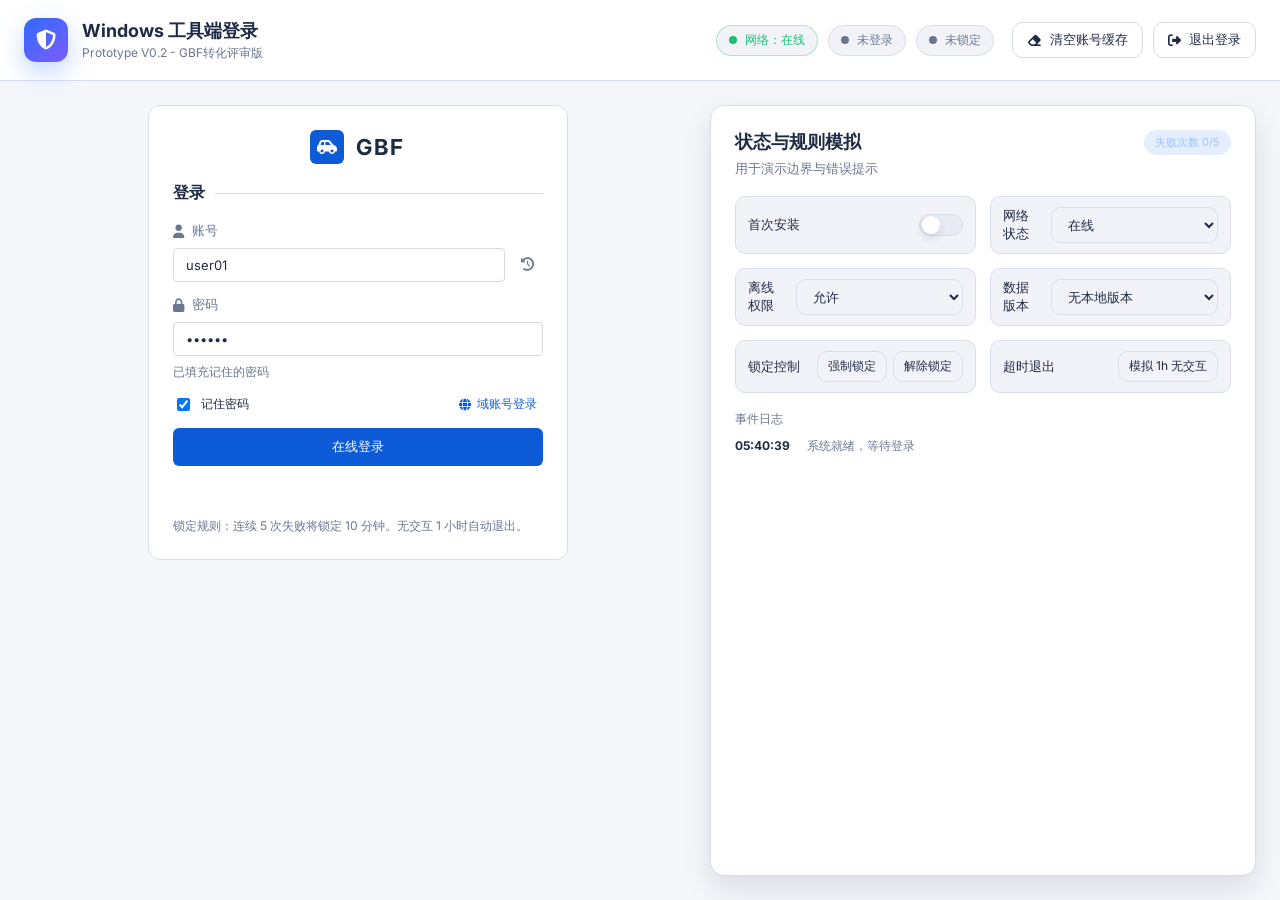
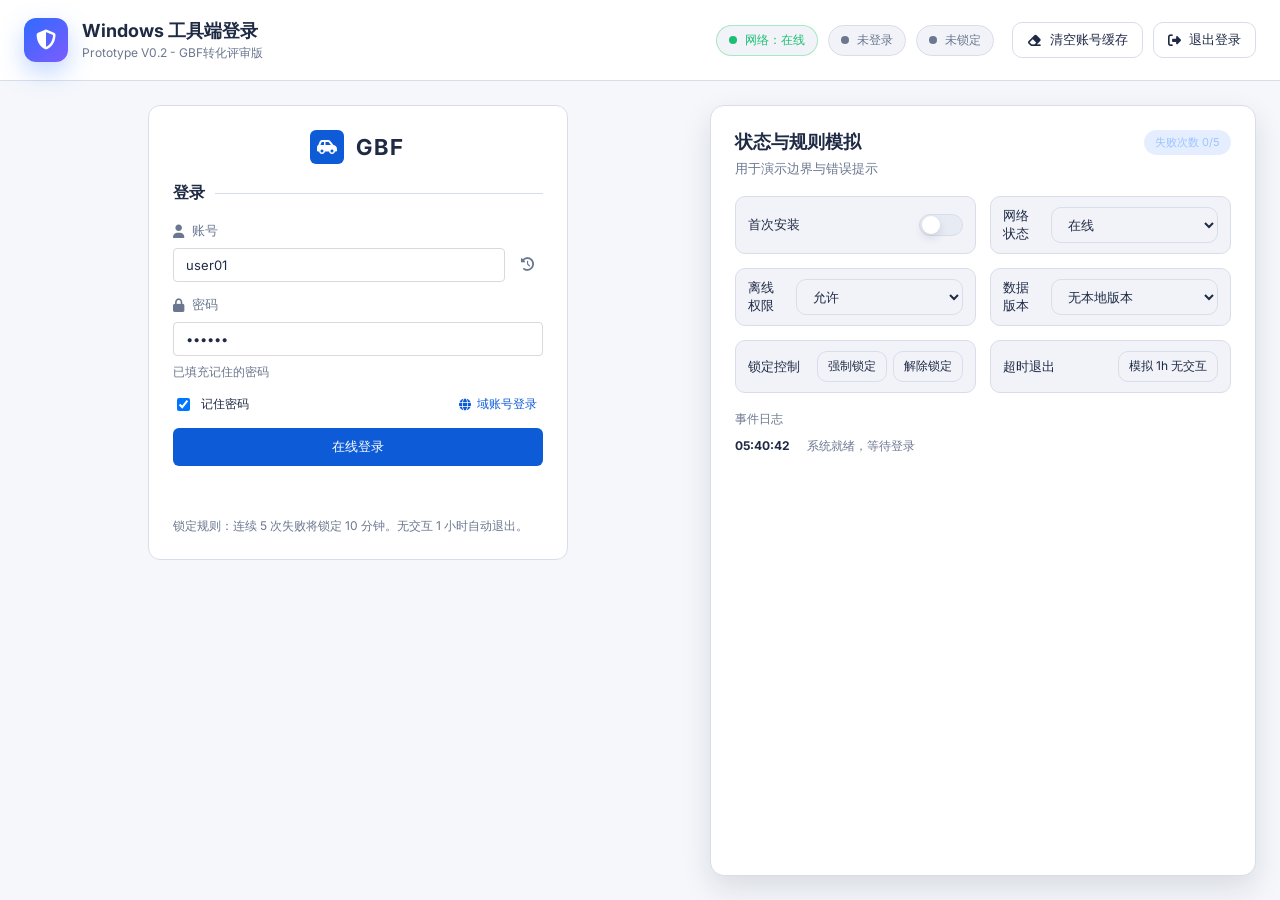
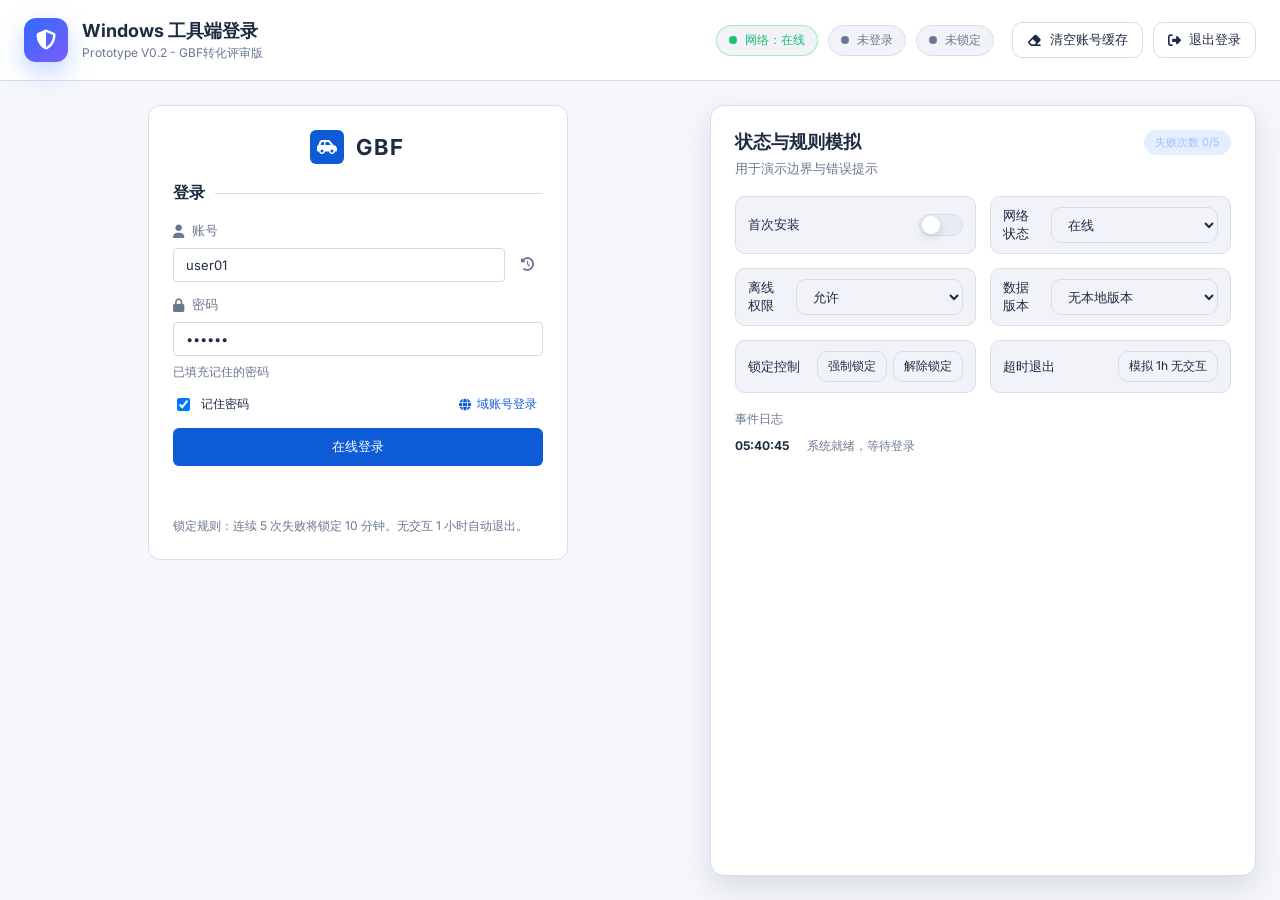
